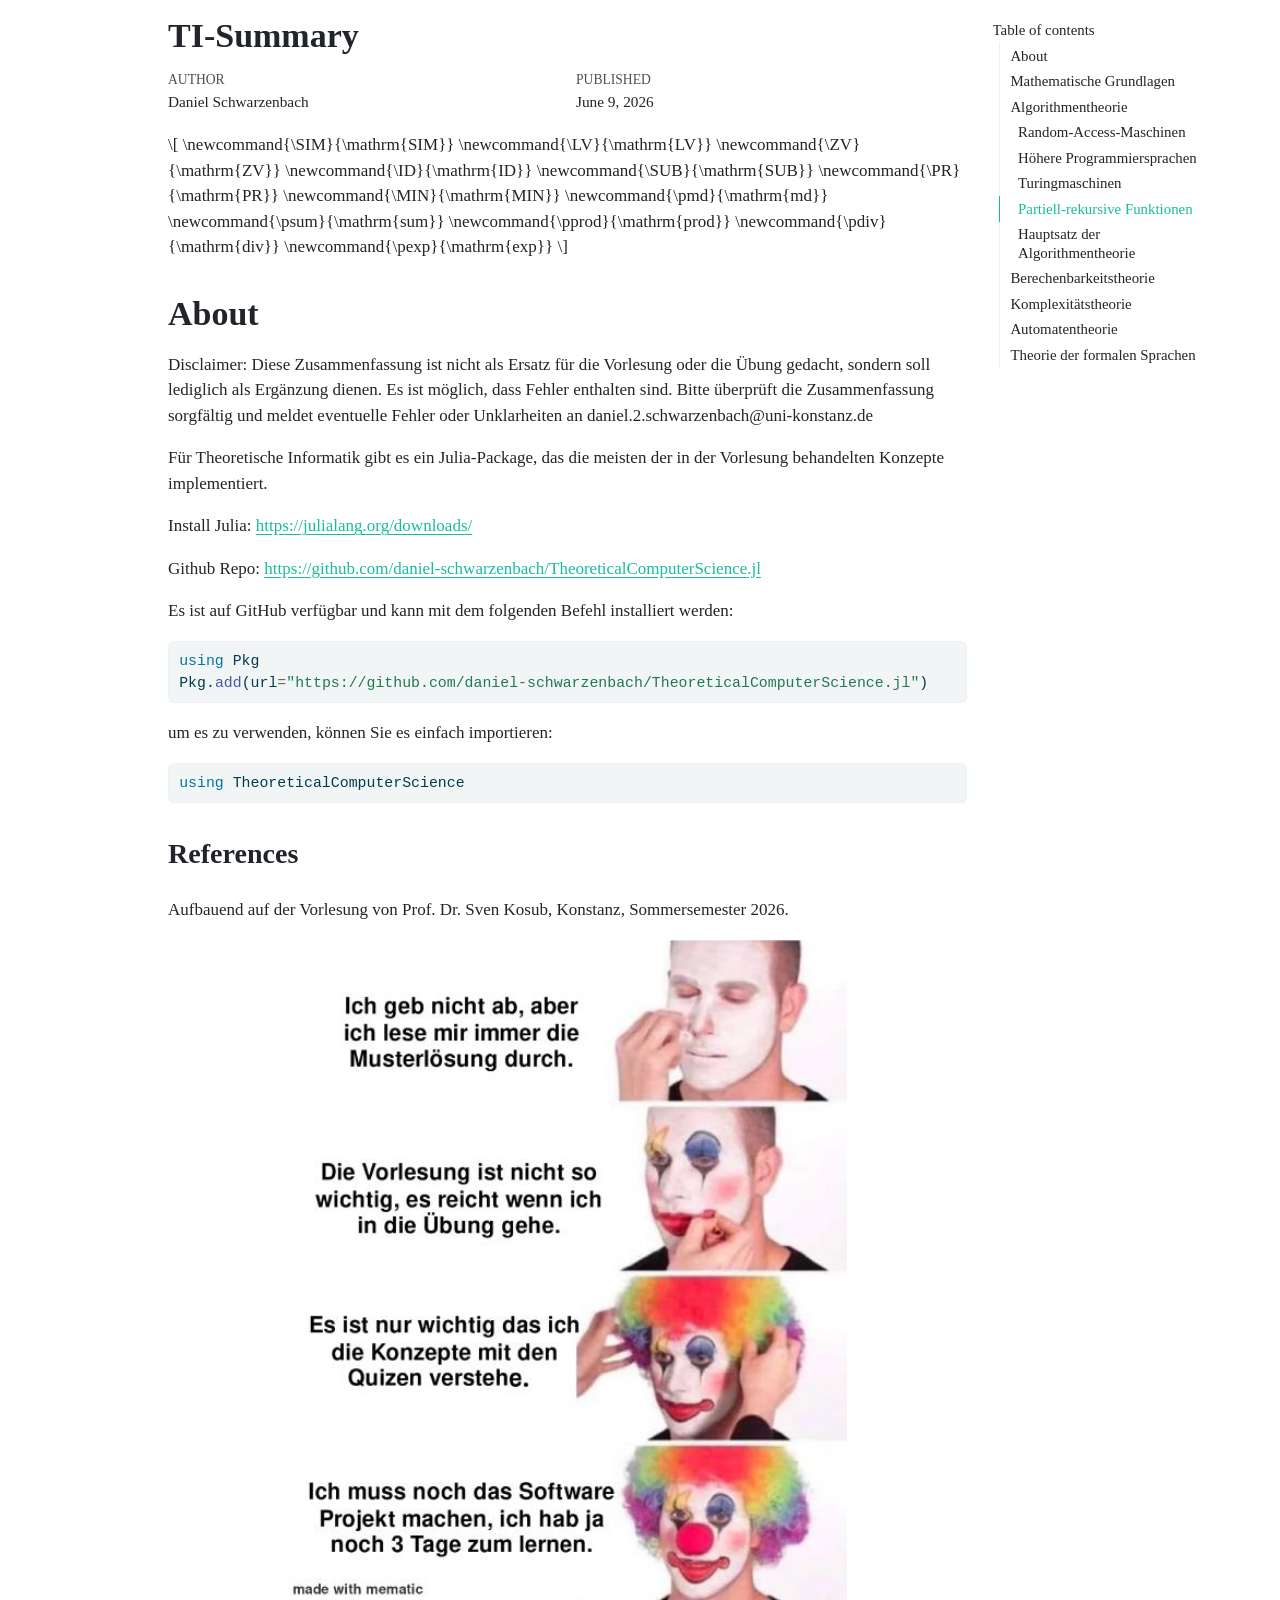
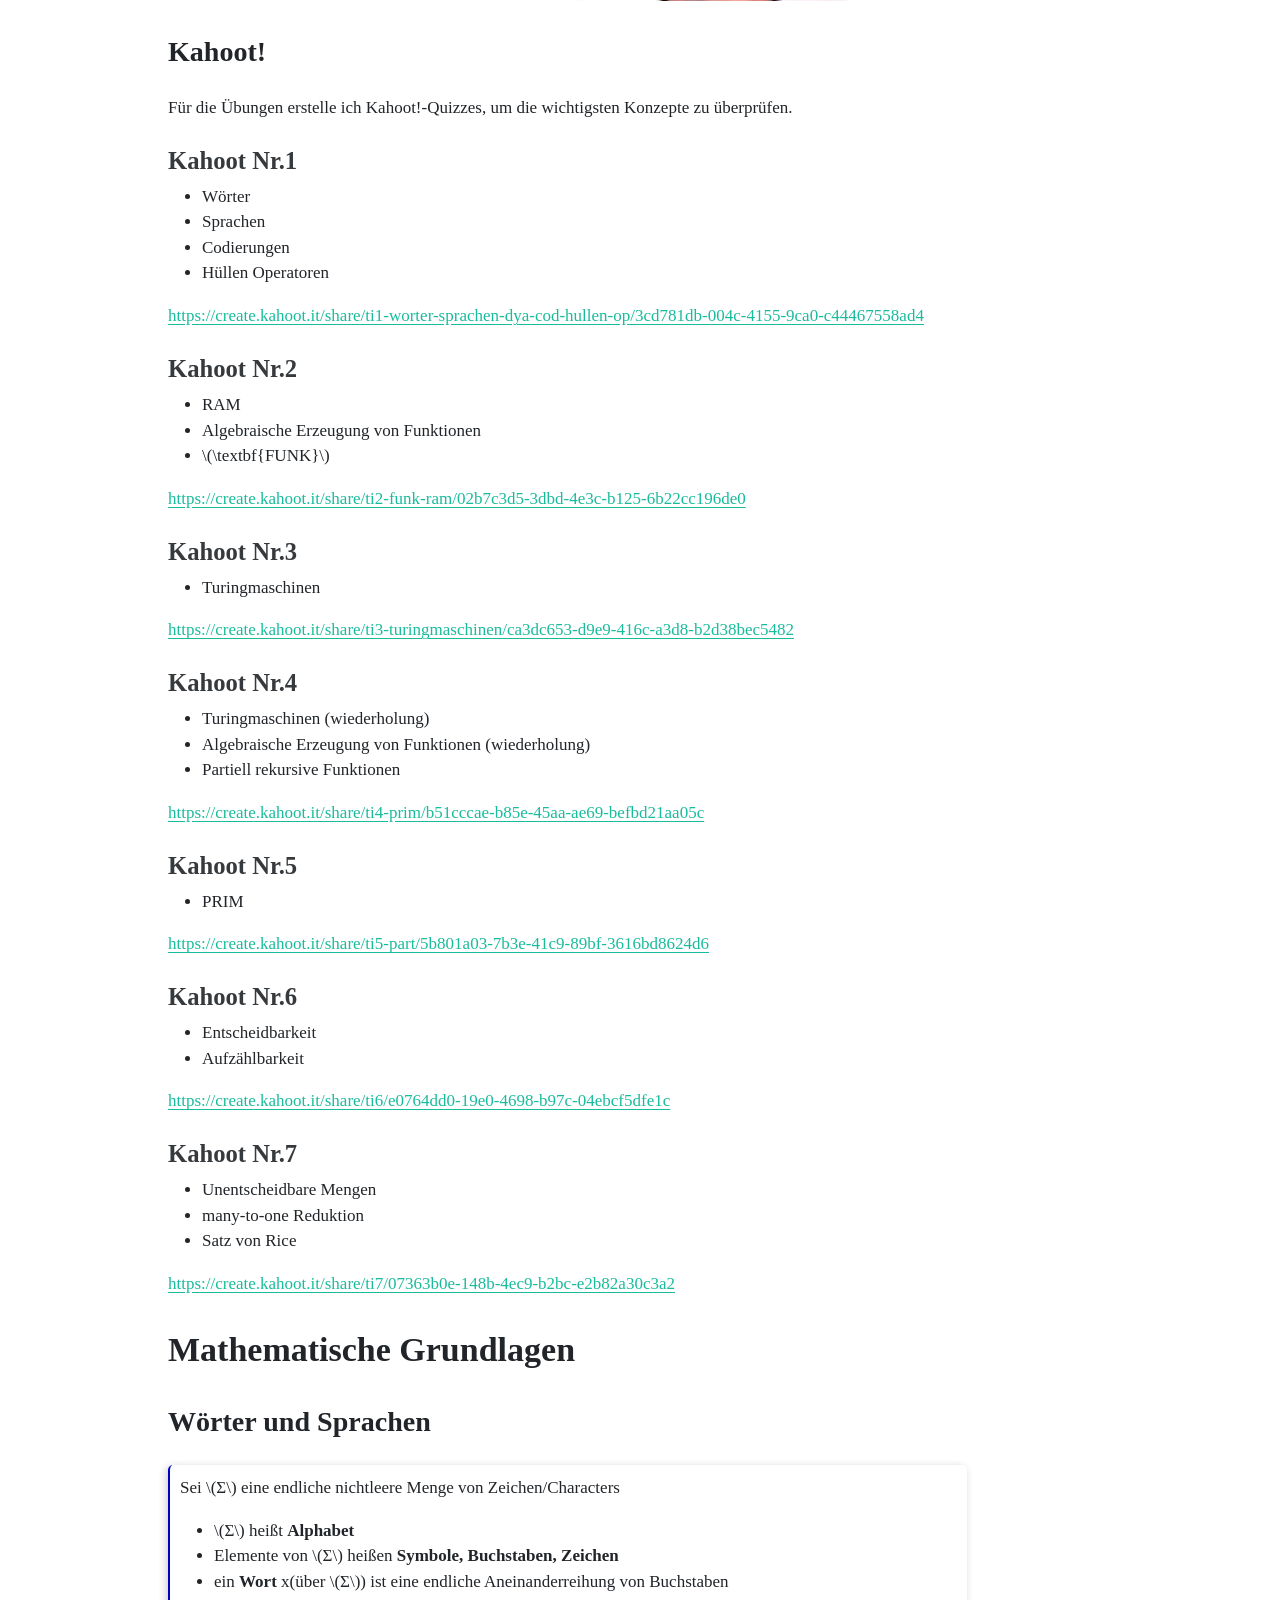
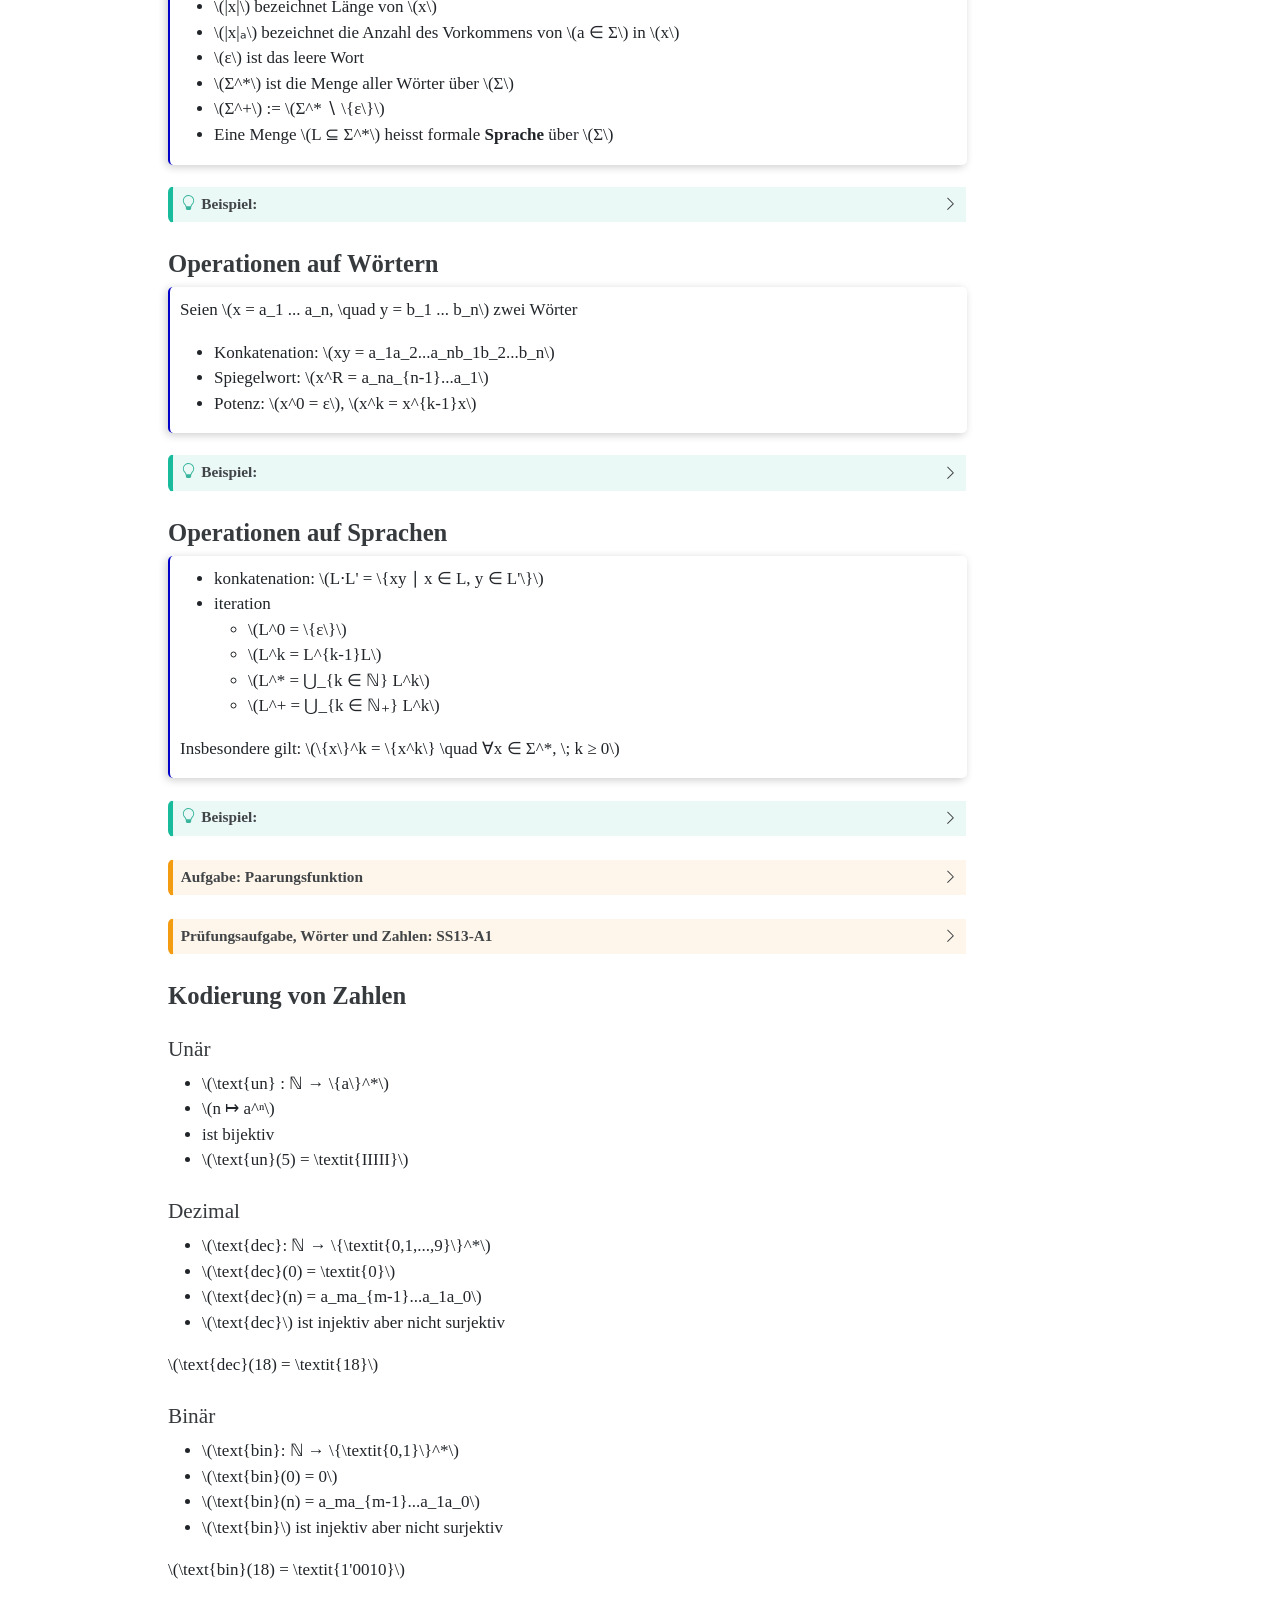
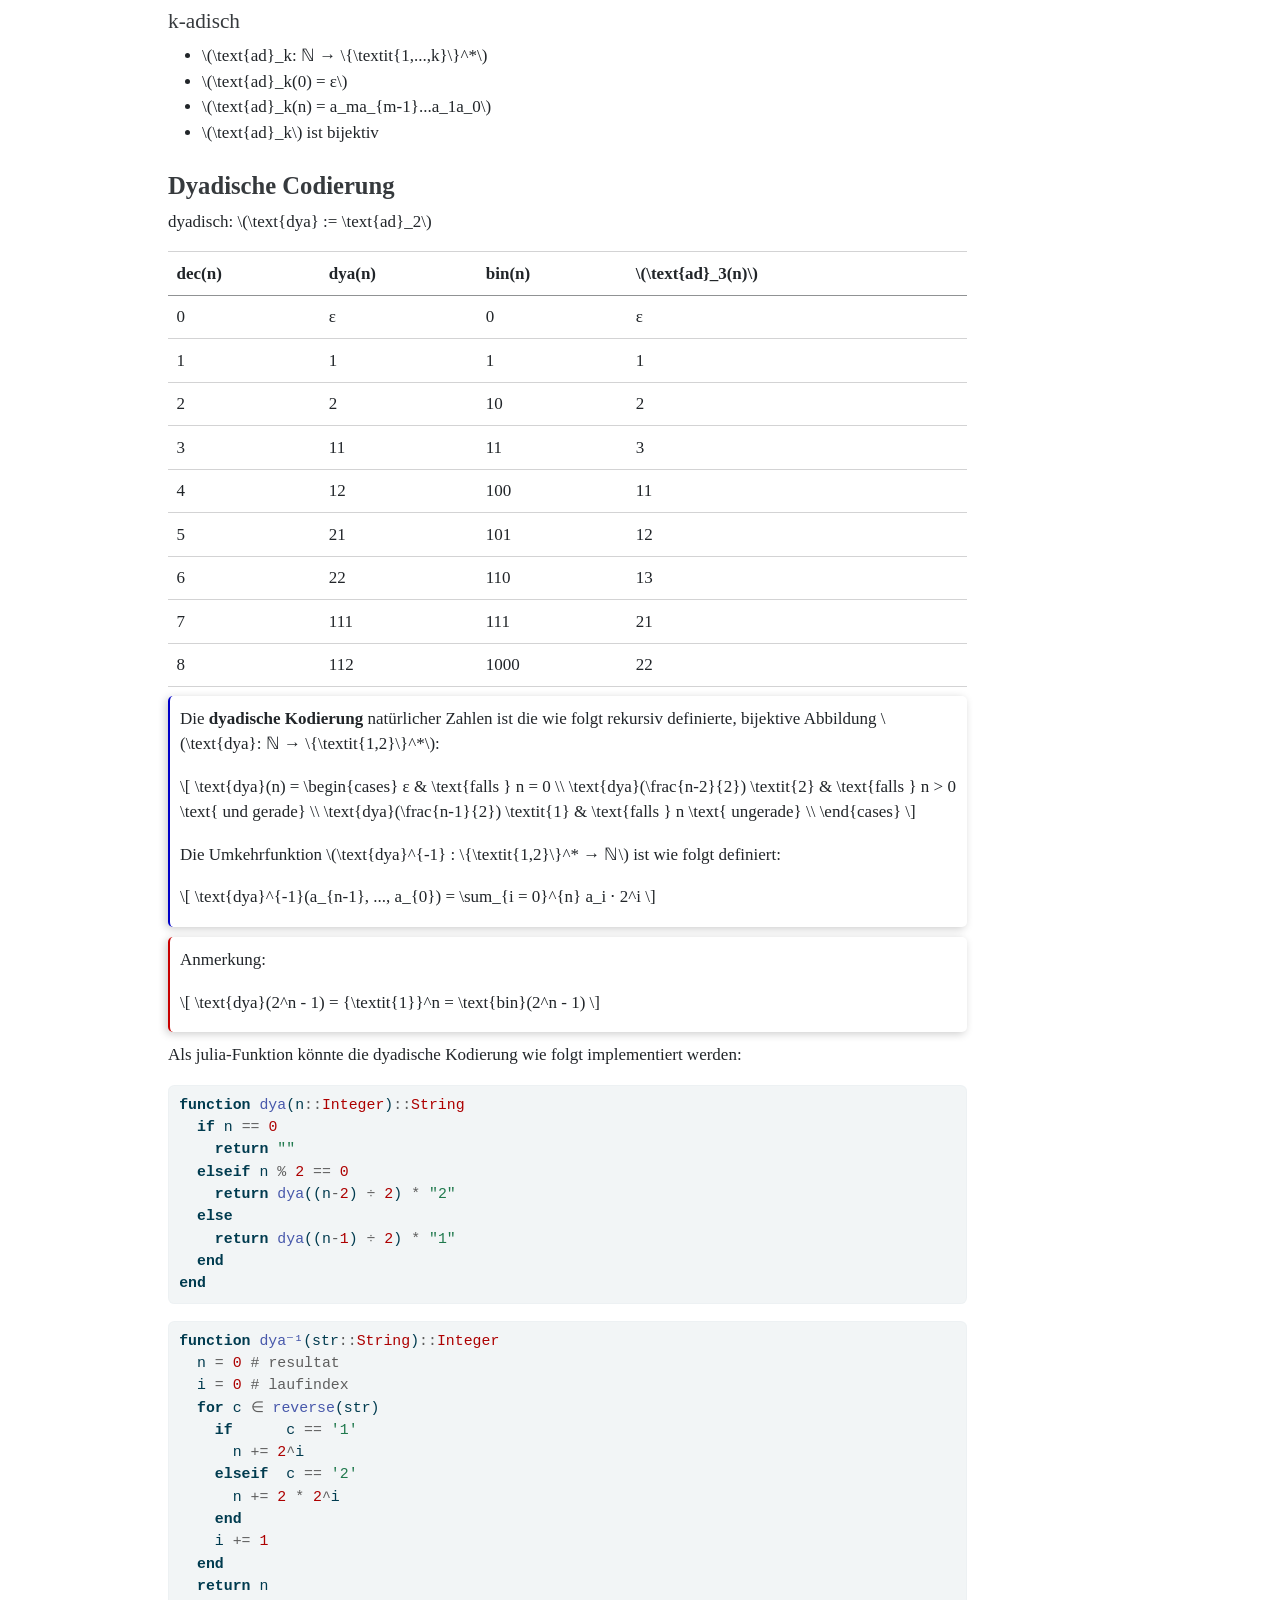
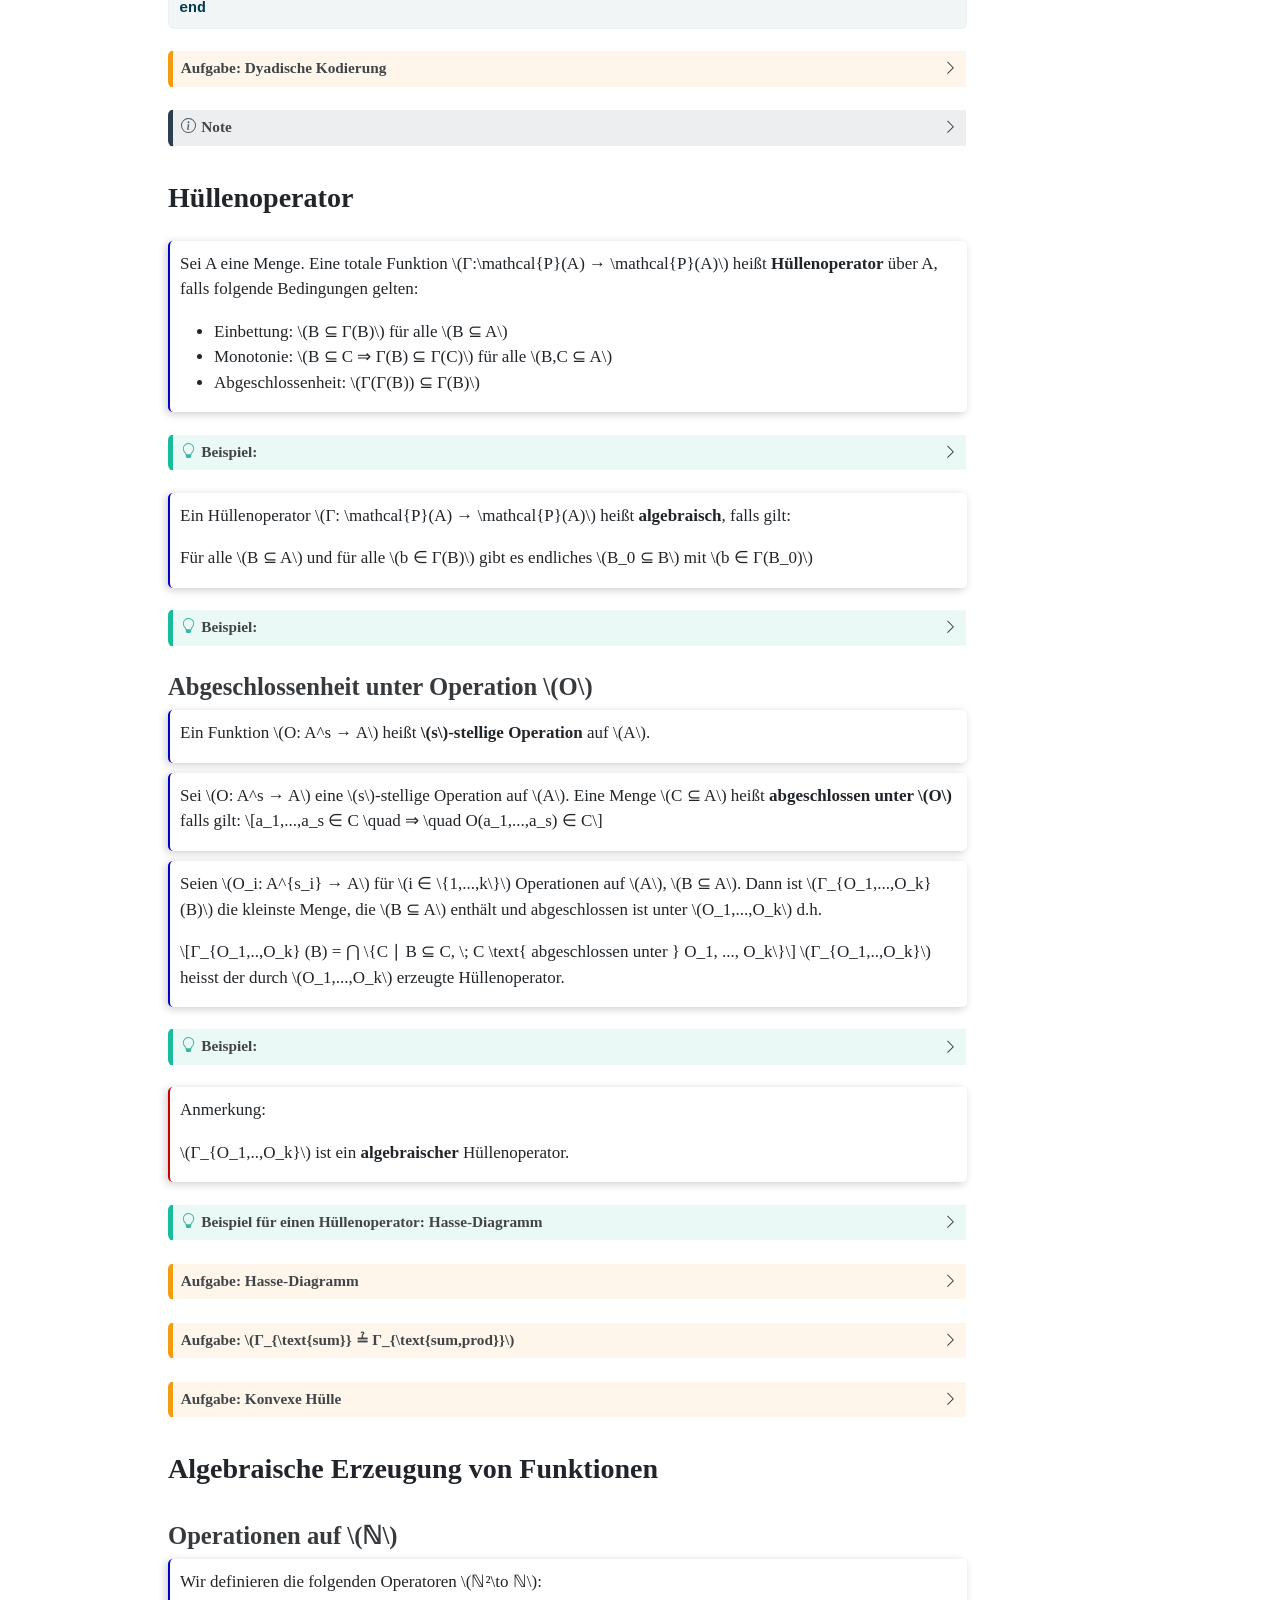
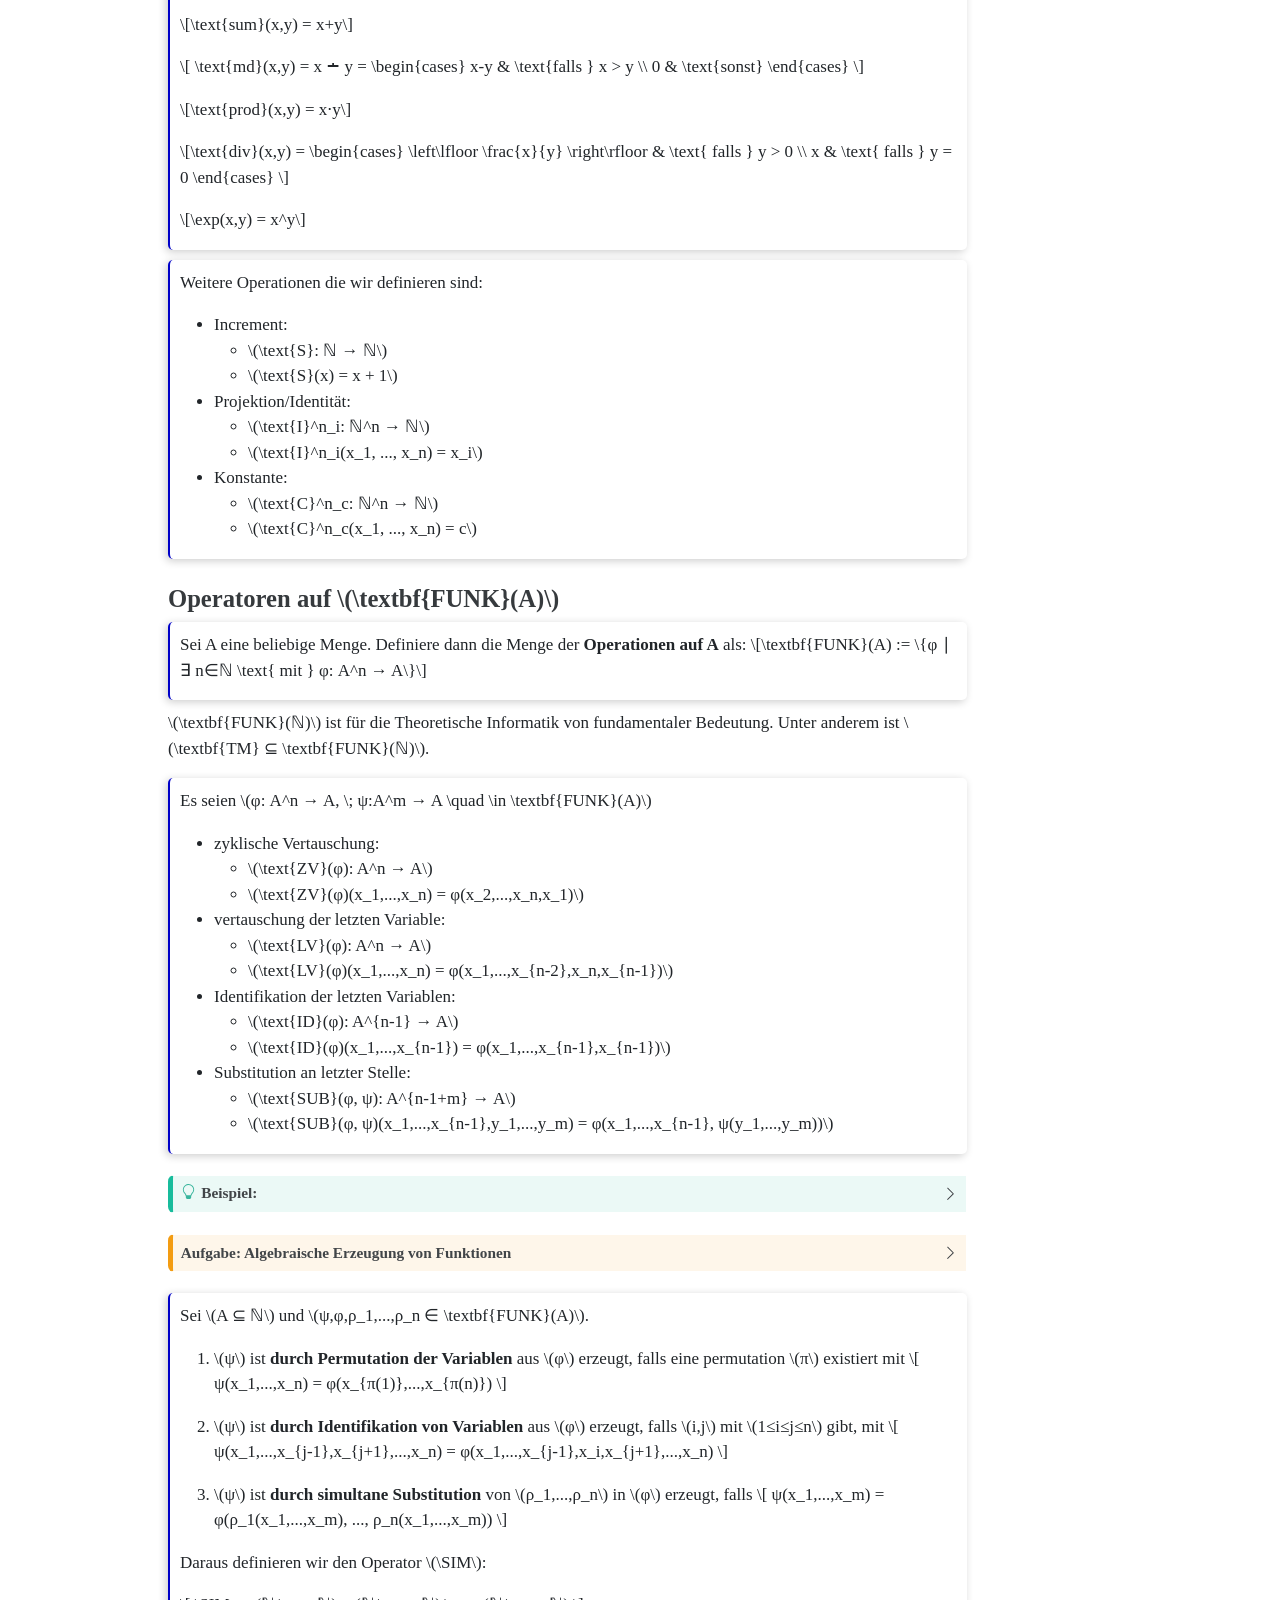
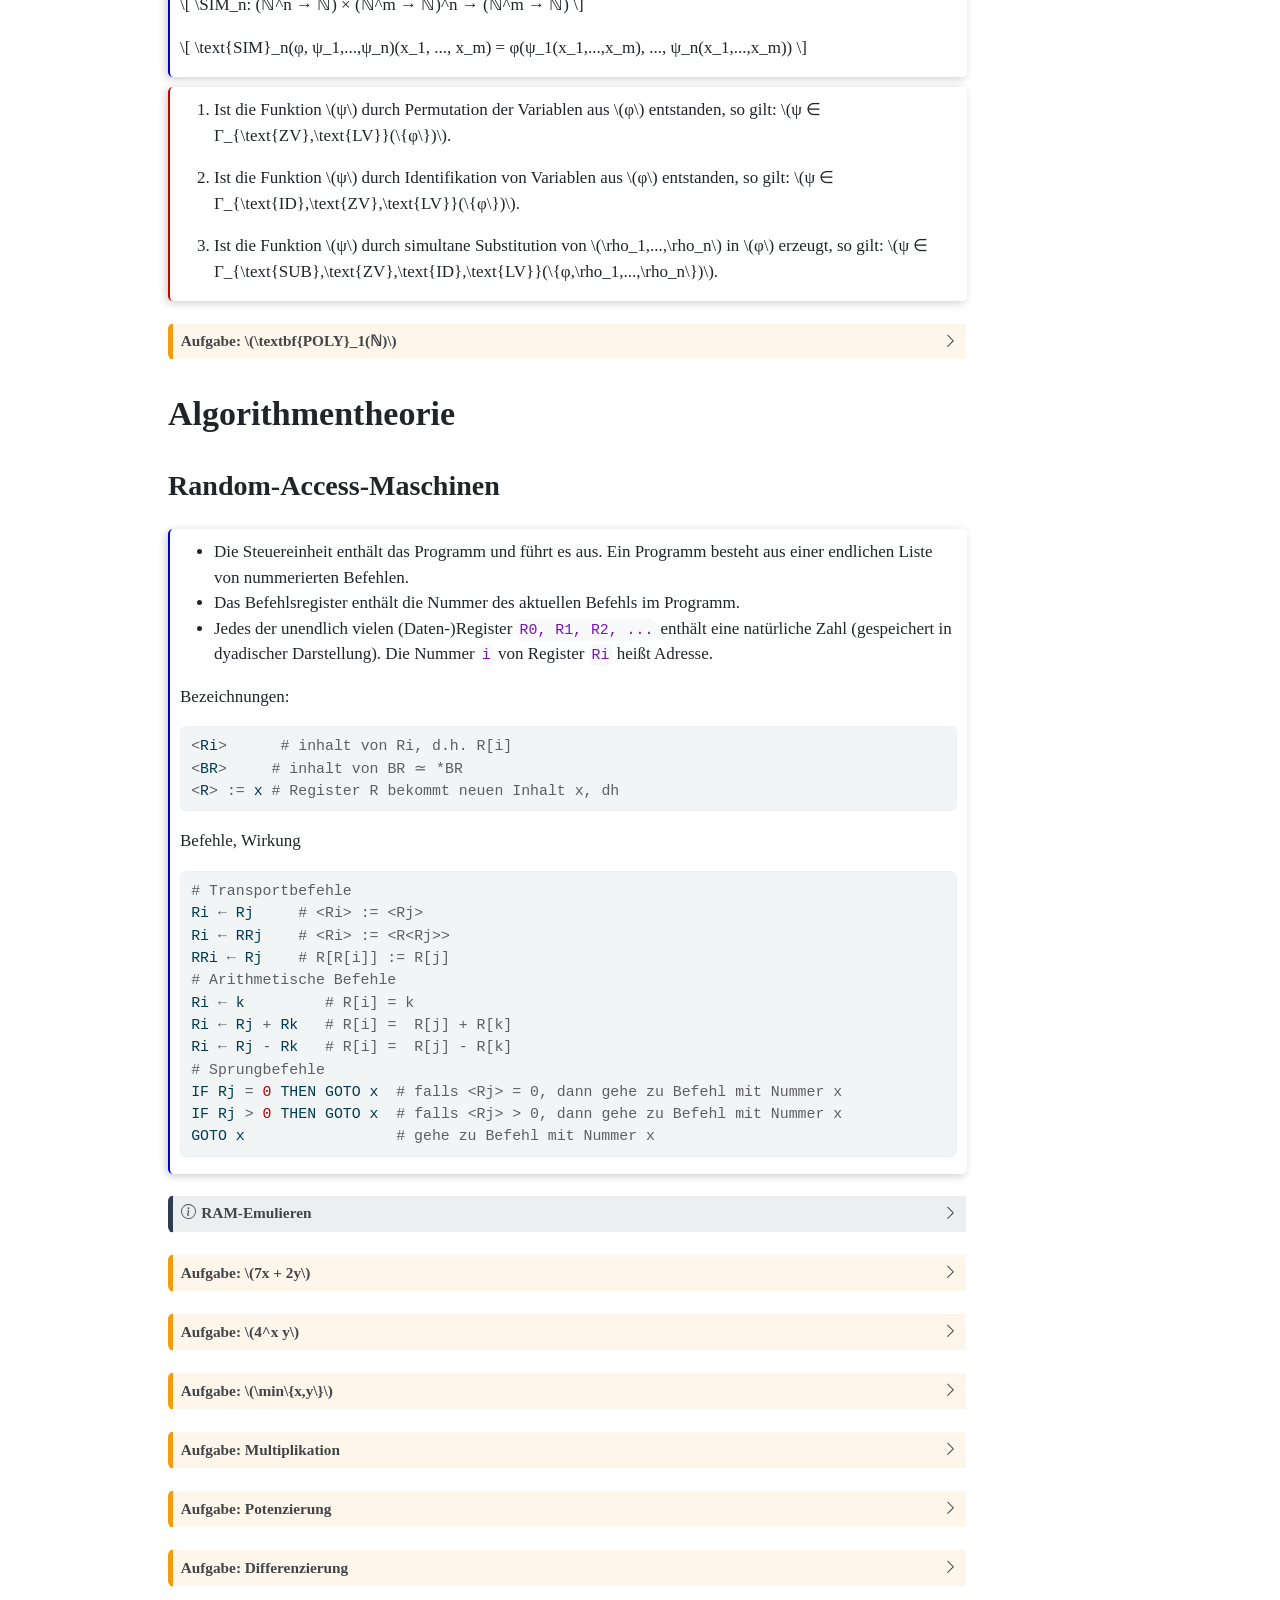
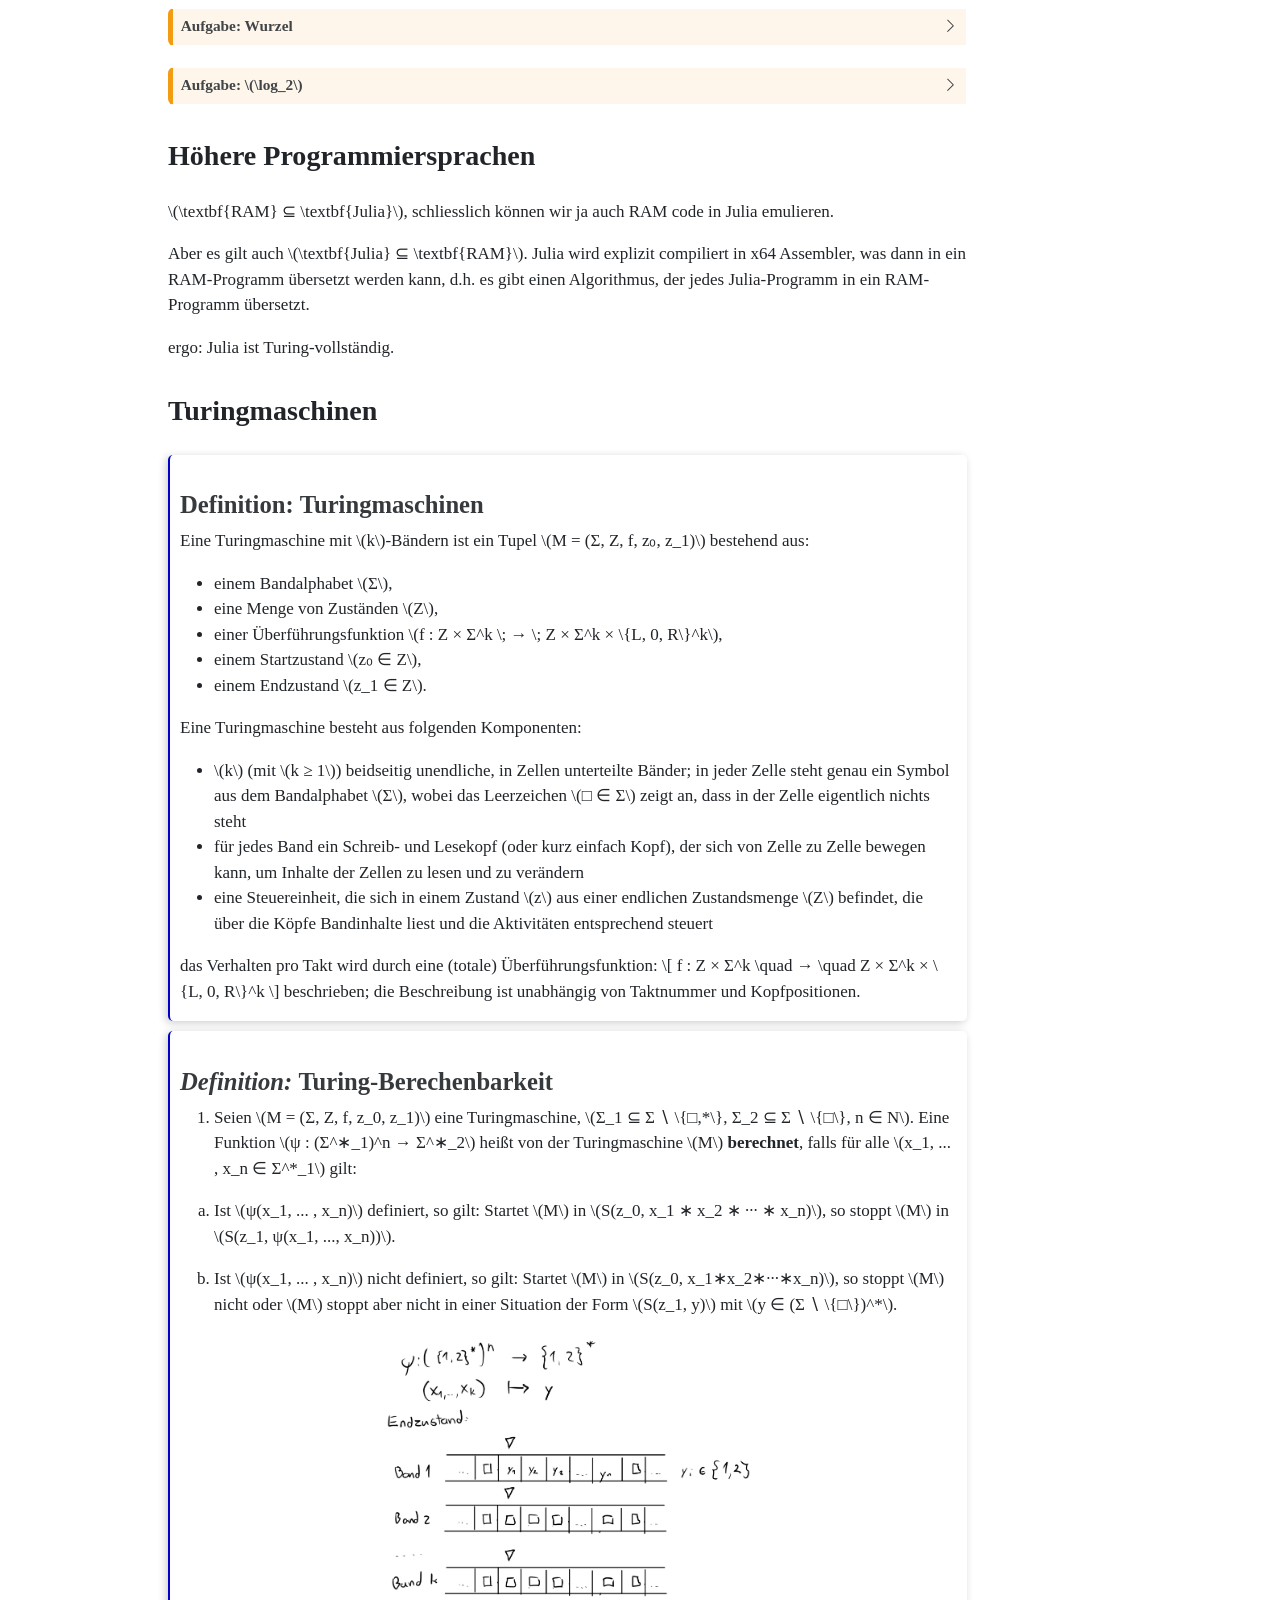
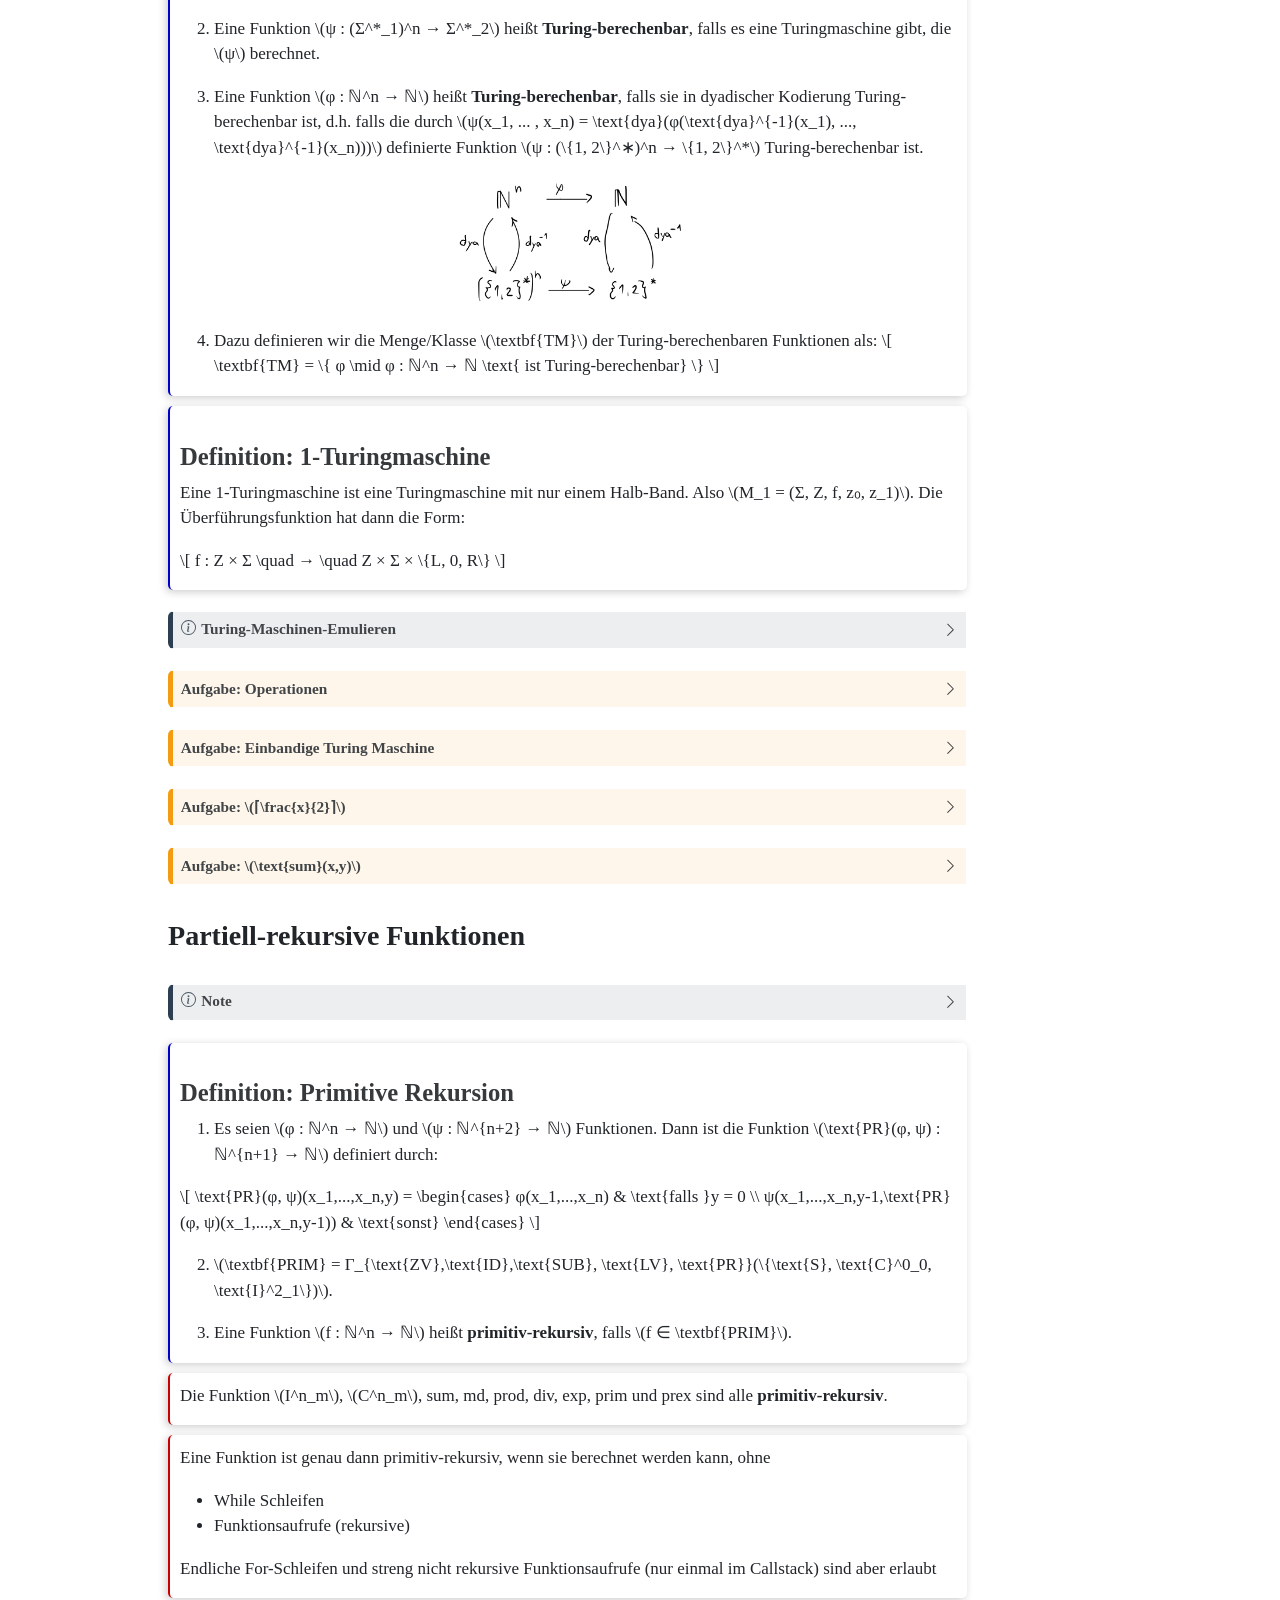
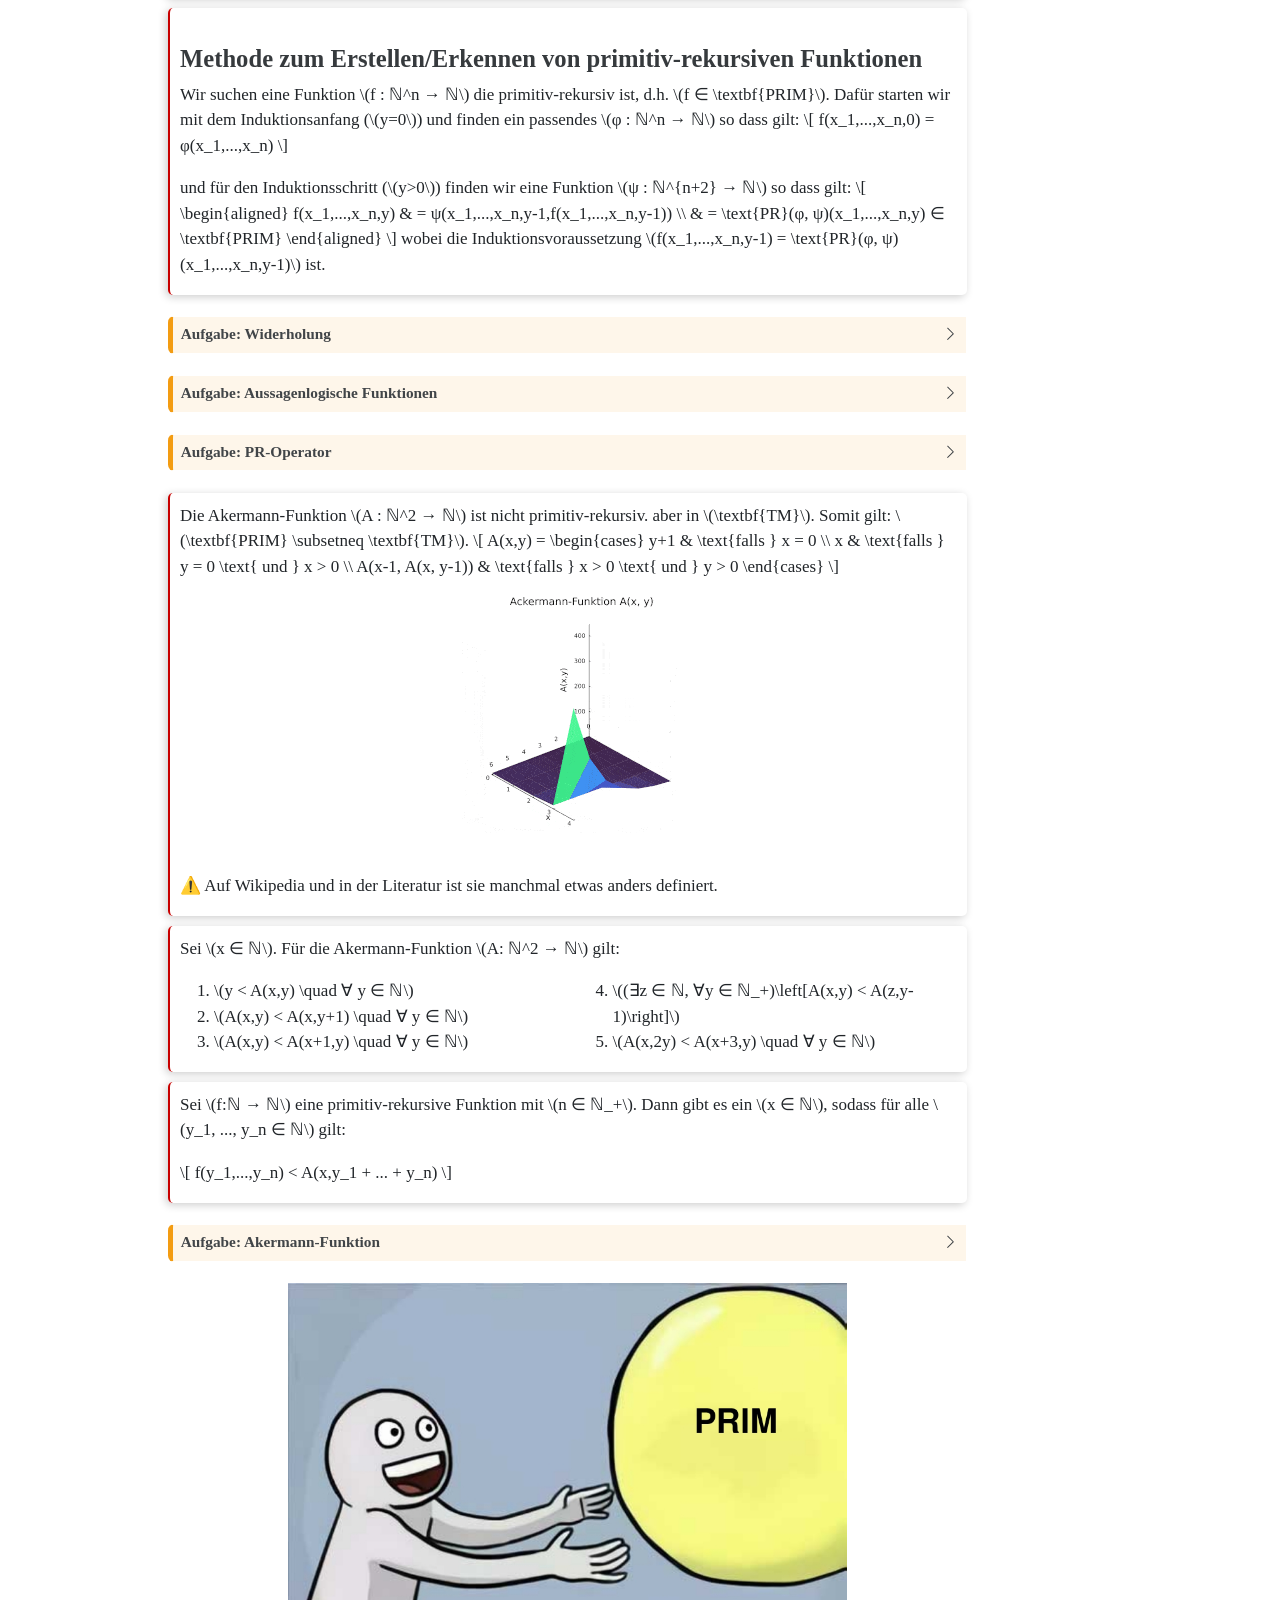
==== index.html @ 3c2213dc "added ZeroIdxVector" ====
<!DOCTYPE html>
<html xmlns="http://www.w3.org/1999/xhtml" lang="en" xml:lang="en"><head>

<meta charset="utf-8">
<meta name="generator" content="quarto-1.6.40">

<meta name="viewport" content="width=device-width, initial-scale=1.0, user-scalable=yes">

<meta name="author" content="Daniel Schwarzenbach">
<meta name="dcterms.date" content="2026-06-09">

<title>TI-Summary</title>
<style>
code{white-space: pre-wrap;}
span.smallcaps{font-variant: small-caps;}
div.columns{display: flex; gap: min(4vw, 1.5em);}
div.column{flex: auto; overflow-x: auto;}
div.hanging-indent{margin-left: 1.5em; text-indent: -1.5em;}
ul.task-list{list-style: none;}
ul.task-list li input[type="checkbox"] {
  width: 0.8em;
  margin: 0 0.8em 0.2em -1em; /* quarto-specific, see https://github.com/quarto-dev/quarto-cli/issues/4556 */ 
  vertical-align: middle;
}
/* CSS for syntax highlighting */
pre > code.sourceCode { white-space: pre; position: relative; }
pre > code.sourceCode > span { line-height: 1.25; }
pre > code.sourceCode > span:empty { height: 1.2em; }
.sourceCode { overflow: visible; }
code.sourceCode > span { color: inherit; text-decoration: inherit; }
div.sourceCode { margin: 1em 0; }
pre.sourceCode { margin: 0; }
@media screen {
div.sourceCode { overflow: auto; }
}
@media print {
pre > code.sourceCode { white-space: pre-wrap; }
pre > code.sourceCode > span { display: inline-block; text-indent: -5em; padding-left: 5em; }
}
pre.numberSource code
  { counter-reset: source-line 0; }
pre.numberSource code > span
  { position: relative; left: -4em; counter-increment: source-line; }
pre.numberSource code > span > a:first-child::before
  { content: counter(source-line);
    position: relative; left: -1em; text-align: right; vertical-align: baseline;
    border: none; display: inline-block;
    -webkit-touch-callout: none; -webkit-user-select: none;
    -khtml-user-select: none; -moz-user-select: none;
    -ms-user-select: none; user-select: none;
    padding: 0 4px; width: 4em;
  }
pre.numberSource { margin-left: 3em;  padding-left: 4px; }
div.sourceCode
  {   }
@media screen {
pre > code.sourceCode > span > a:first-child::before { text-decoration: underline; }
}
</style>


<script src="index_files/libs/clipboard/clipboard.min.js"></script>
<script src="index_files/libs/quarto-html/quarto.js"></script>
<script src="index_files/libs/quarto-html/popper.min.js"></script>
<script src="index_files/libs/quarto-html/tippy.umd.min.js"></script>
<script src="index_files/libs/quarto-html/anchor.min.js"></script>
<link href="index_files/libs/quarto-html/tippy.css" rel="stylesheet">
<link href="index_files/libs/quarto-html/quarto-syntax-highlighting-549806ee2085284f45b00abea8c6df48.css" rel="stylesheet" id="quarto-text-highlighting-styles">
<script src="index_files/libs/bootstrap/bootstrap.min.js"></script>
<link href="index_files/libs/bootstrap/bootstrap-icons.css" rel="stylesheet">
<link href="index_files/libs/bootstrap/bootstrap-63a9ea708969f201bde8d9ebd96e9707.min.css" rel="stylesheet" append-hash="true" id="quarto-bootstrap" data-mode="light">

  <script src="https://cdnjs.cloudflare.com/polyfill/v3/polyfill.min.js?features=es6"></script>
  <script src="https://cdn.jsdelivr.net/npm/mathjax@3/es5/tex-chtml-full.js" type="text/javascript"></script>

<script type="text/javascript">
const typesetMath = (el) => {
  if (window.MathJax) {
    // MathJax Typeset
    window.MathJax.typeset([el]);
  } else if (window.katex) {
    // KaTeX Render
    var mathElements = el.getElementsByClassName("math");
    var macros = [];
    for (var i = 0; i < mathElements.length; i++) {
      var texText = mathElements[i].firstChild;
      if (mathElements[i].tagName == "SPAN") {
        window.katex.render(texText.data, mathElements[i], {
          displayMode: mathElements[i].classList.contains('display'),
          throwOnError: false,
          macros: macros,
          fleqn: false
        });
      }
    }
  }
}
window.Quarto = {
  typesetMath
};
</script>

<link rel="stylesheet" href="styles.css">
</head>

<body>

<div id="quarto-content" class="page-columns page-rows-contents page-layout-article">
<div id="quarto-margin-sidebar" class="sidebar margin-sidebar">
  <nav id="TOC" role="doc-toc" class="toc-active">
    <h2 id="toc-title">Table of contents</h2>
   
  <ul class="collapse">
  <li><a href="#about" id="toc-about" class="nav-link active" data-scroll-target="#about">About</a>
  <ul class="collapse">
  <li><a href="#references" id="toc-references" class="nav-link" data-scroll-target="#references">References</a></li>
  <li><a href="#kahoot" id="toc-kahoot" class="nav-link" data-scroll-target="#kahoot">Kahoot!</a></li>
  </ul></li>
  <li><a href="#mathematische-grundlagen" id="toc-mathematische-grundlagen" class="nav-link" data-scroll-target="#mathematische-grundlagen">Mathematische Grundlagen</a>
  <ul class="collapse">
  <li><a href="#wörter-und-sprachen" id="toc-wörter-und-sprachen" class="nav-link" data-scroll-target="#wörter-und-sprachen">Wörter und Sprachen</a></li>
  <li><a href="#hüllenoperator" id="toc-hüllenoperator" class="nav-link" data-scroll-target="#hüllenoperator">Hüllenoperator</a></li>
  <li><a href="#algebraische-erzeugung-von-funktionen" id="toc-algebraische-erzeugung-von-funktionen" class="nav-link" data-scroll-target="#algebraische-erzeugung-von-funktionen">Algebraische Erzeugung von Funktionen</a></li>
  </ul></li>
  <li><a href="#algorithmentheorie" id="toc-algorithmentheorie" class="nav-link" data-scroll-target="#algorithmentheorie">Algorithmentheorie</a>
  <ul class="collapse">
  <li><a href="#random-access-maschinen" id="toc-random-access-maschinen" class="nav-link" data-scroll-target="#random-access-maschinen">Random-Access-Maschinen</a></li>
  <li><a href="#höhere-programmiersprachen" id="toc-höhere-programmiersprachen" class="nav-link" data-scroll-target="#höhere-programmiersprachen">Höhere Programmiersprachen</a></li>
  <li><a href="#turingmaschinen" id="toc-turingmaschinen" class="nav-link" data-scroll-target="#turingmaschinen">Turingmaschinen</a></li>
  <li><a href="#partiell-rekursive-funktionen" id="toc-partiell-rekursive-funktionen" class="nav-link" data-scroll-target="#partiell-rekursive-funktionen">Partiell-rekursive Funktionen</a></li>
  <li><a href="#hauptsatz-der-algorithmentheorie" id="toc-hauptsatz-der-algorithmentheorie" class="nav-link" data-scroll-target="#hauptsatz-der-algorithmentheorie">Hauptsatz der Algorithmentheorie</a></li>
  </ul></li>
  <li><a href="#berechenbarkeitstheorie" id="toc-berechenbarkeitstheorie" class="nav-link" data-scroll-target="#berechenbarkeitstheorie">Berechenbarkeitstheorie</a>
  <ul class="collapse">
  <li><a href="#entscheidbare-mengen" id="toc-entscheidbare-mengen" class="nav-link" data-scroll-target="#entscheidbare-mengen">Entscheidbare Mengen</a></li>
  <li><a href="#unentscheidbare-mengen" id="toc-unentscheidbare-mengen" class="nav-link" data-scroll-target="#unentscheidbare-mengen">Unentscheidbare Mengen</a></li>
  <li><a href="#many-to-one-reduzierbarkeit" id="toc-many-to-one-reduzierbarkeit" class="nav-link" data-scroll-target="#many-to-one-reduzierbarkeit">Many to One Reduzierbarkeit</a></li>
  </ul></li>
  <li><a href="#komplexitätstheorie" id="toc-komplexitätstheorie" class="nav-link" data-scroll-target="#komplexitätstheorie">Komplexitätstheorie</a>
  <ul class="collapse">
  <li><a href="#laufzeit-von-algorithmen" id="toc-laufzeit-von-algorithmen" class="nav-link" data-scroll-target="#laufzeit-von-algorithmen">Laufzeit von Algorithmen</a></li>
  <li><a href="#die-klasse-textbfp" id="toc-die-klasse-textbfp" class="nav-link" data-scroll-target="#die-klasse-textbfp">Die Klasse <span class="math inline">\(\textbf{P}\)</span></a></li>
  <li><a href="#die-klasse-textbfnp" id="toc-die-klasse-textbfnp" class="nav-link" data-scroll-target="#die-klasse-textbfnp">Die Klasse <span class="math inline">\(\textbf{NP}\)</span></a></li>
  <li><a href="#textbfnp-vollständige-mengen" id="toc-textbfnp-vollständige-mengen" class="nav-link" data-scroll-target="#textbfnp-vollständige-mengen"><span class="math inline">\(\textbf{NP}\)</span>-vollständige Mengen</a></li>
  </ul></li>
  <li><a href="#automatentheorie" id="toc-automatentheorie" class="nav-link" data-scroll-target="#automatentheorie">Automatentheorie</a>
  <ul class="collapse">
  <li><a href="#endliche-automaten" id="toc-endliche-automaten" class="nav-link" data-scroll-target="#endliche-automaten">Endliche Automaten</a></li>
  <li><a href="#reguläre-mengen" id="toc-reguläre-mengen" class="nav-link" data-scroll-target="#reguläre-mengen">Reguläre Mengen</a></li>
  <li><a href="#pushdown-automaten" id="toc-pushdown-automaten" class="nav-link" data-scroll-target="#pushdown-automaten">Pushdown-Automaten</a></li>
  <li><a href="#kontextfreie-sprachen" id="toc-kontextfreie-sprachen" class="nav-link" data-scroll-target="#kontextfreie-sprachen">Kontextfreie Sprachen</a></li>
  </ul></li>
  <li><a href="#theorie-der-formalen-sprachen" id="toc-theorie-der-formalen-sprachen" class="nav-link" data-scroll-target="#theorie-der-formalen-sprachen">Theorie der formalen Sprachen</a>
  <ul class="collapse">
  <li><a href="#die-chomsky-hierarchie" id="toc-die-chomsky-hierarchie" class="nav-link" data-scroll-target="#die-chomsky-hierarchie">Die Chomsky-Hierarchie</a></li>
  </ul></li>
  </ul>
</nav>
</div>
<main class="content" id="quarto-document-content">

<header id="title-block-header" class="quarto-title-block default">
<div class="quarto-title">
<h1 class="title">TI-Summary</h1>
</div>



<div class="quarto-title-meta">

    <div>
    <div class="quarto-title-meta-heading">Author</div>
    <div class="quarto-title-meta-contents">
             <p>Daniel Schwarzenbach </p>
          </div>
  </div>
    
    <div>
    <div class="quarto-title-meta-heading">Published</div>
    <div class="quarto-title-meta-contents">
      <p class="date">June 9, 2026</p>
    </div>
  </div>
  
    
  </div>
  


</header>


<p><span class="math display">\[
\newcommand{\SIM}{\mathrm{SIM}}
\newcommand{\LV}{\mathrm{LV}}
\newcommand{\ZV}{\mathrm{ZV}}
\newcommand{\ID}{\mathrm{ID}}
\newcommand{\SUB}{\mathrm{SUB}}
\newcommand{\PR}{\mathrm{PR}}
\newcommand{\MIN}{\mathrm{MIN}}
\newcommand{\pmd}{\mathrm{md}}
\newcommand{\psum}{\mathrm{sum}}
\newcommand{\pprod}{\mathrm{prod}}
\newcommand{\pdiv}{\mathrm{div}}
\newcommand{\pexp}{\mathrm{exp}}
\]</span></p>
<section id="about" class="level1">
<h1>About</h1>
<p>Disclaimer: Diese Zusammenfassung ist nicht als Ersatz für die Vorlesung oder die Übung gedacht, sondern soll lediglich als Ergänzung dienen. Es ist möglich, dass Fehler enthalten sind. Bitte überprüft die Zusammenfassung sorgfältig und meldet eventuelle Fehler oder Unklarheiten an daniel.2.schwarzenbach@uni-konstanz.de</p>
<p>Für Theoretische Informatik gibt es ein Julia-Package, das die meisten der in der Vorlesung behandelten Konzepte implementiert.</p>
<p>Install Julia: <a href="https://julialang.org/downloads/" class="uri">https://julialang.org/downloads/</a></p>
<p>Github Repo: <a href="https://github.com/daniel-schwarzenbach/TheoreticalComputerScience.jl" class="uri">https://github.com/daniel-schwarzenbach/TheoreticalComputerScience.jl</a></p>
<p>Es ist auf GitHub verfügbar und kann mit dem folgenden Befehl installiert werden:</p>
<div class="sourceCode" id="cb1"><pre class="sourceCode julia code-with-copy"><code class="sourceCode julia"><span id="cb1-1"><a href="#cb1-1" aria-hidden="true" tabindex="-1"></a><span class="im">using</span> <span class="bu">Pkg</span></span>
<span id="cb1-2"><a href="#cb1-2" aria-hidden="true" tabindex="-1"></a><span class="bu">Pkg</span>.<span class="fu">add</span>(url<span class="op">=</span><span class="st">"https://github.com/daniel-schwarzenbach/TheoreticalComputerScience.jl"</span>)</span></code><button title="Copy to Clipboard" class="code-copy-button"><i class="bi"></i></button></pre></div>
<p>um es zu verwenden, können Sie es einfach importieren:</p>
<div id="6a4dc809" class="cell" data-execution_count="1">
<div class="sourceCode cell-code" id="cb2"><pre class="sourceCode julia code-with-copy"><code class="sourceCode julia"><span id="cb2-1"><a href="#cb2-1" aria-hidden="true" tabindex="-1"></a><span class="im">using</span> <span class="bu">TheoreticalComputerScience</span></span></code><button title="Copy to Clipboard" class="code-copy-button"><i class="bi"></i></button></pre></div>
</div>
<section id="references" class="level2">
<h2 class="anchored" data-anchor-id="references">References</h2>
<p>Aufbauend auf der Vorlesung von Prof.&nbsp;Dr.&nbsp;Sven Kosub, Konstanz, Sommersemester 2026.</p>
<center>
<p><img src="./img/TIMeme.jpg" class="img-fluid" style="width:70.0%"></p>
</center>
</section>
<section id="kahoot" class="level2">
<h2 class="anchored" data-anchor-id="kahoot">Kahoot!</h2>
<p>Für die Übungen erstelle ich Kahoot!-Quizzes, um die wichtigsten Konzepte zu überprüfen.</p>
<section id="kahoot-nr.1" class="level3">
<h3 class="anchored" data-anchor-id="kahoot-nr.1">Kahoot Nr.1</h3>
<ul>
<li>Wörter</li>
<li>Sprachen</li>
<li>Codierungen</li>
<li>Hüllen Operatoren</li>
</ul>
<p><a href="https://create.kahoot.it/share/ti1-worter-sprachen-dya-cod-hullen-op/3cd781db-004c-4155-9ca0-c44467558ad4" class="uri">https://create.kahoot.it/share/ti1-worter-sprachen-dya-cod-hullen-op/3cd781db-004c-4155-9ca0-c44467558ad4</a></p>
</section>
<section id="kahoot-nr.2" class="level3">
<h3 class="anchored" data-anchor-id="kahoot-nr.2">Kahoot Nr.2</h3>
<ul>
<li>RAM</li>
<li>Algebraische Erzeugung von Funktionen</li>
<li><span class="math inline">\(\textbf{FUNK}\)</span></li>
</ul>
<p><a href="https://create.kahoot.it/share/ti2-funk-ram/02b7c3d5-3dbd-4e3c-b125-6b22cc196de0" class="uri">https://create.kahoot.it/share/ti2-funk-ram/02b7c3d5-3dbd-4e3c-b125-6b22cc196de0</a></p>
</section>
<section id="kahoot-nr.3" class="level3">
<h3 class="anchored" data-anchor-id="kahoot-nr.3">Kahoot Nr.3</h3>
<ul>
<li>Turingmaschinen</li>
</ul>
<p><a href="https://create.kahoot.it/share/ti3-turingmaschinen/ca3dc653-d9e9-416c-a3d8-b2d38bec5482" class="uri">https://create.kahoot.it/share/ti3-turingmaschinen/ca3dc653-d9e9-416c-a3d8-b2d38bec5482</a></p>
</section>
<section id="kahoot-nr.4" class="level3">
<h3 class="anchored" data-anchor-id="kahoot-nr.4">Kahoot Nr.4</h3>
<ul>
<li>Turingmaschinen (wiederholung)</li>
<li>Algebraische Erzeugung von Funktionen (wiederholung)</li>
<li>Partiell rekursive Funktionen</li>
</ul>
<p><a href="https://create.kahoot.it/share/ti4-prim/b51cccae-b85e-45aa-ae69-befbd21aa05c" class="uri">https://create.kahoot.it/share/ti4-prim/b51cccae-b85e-45aa-ae69-befbd21aa05c</a></p>
</section>
<section id="kahoot-nr.5" class="level3">
<h3 class="anchored" data-anchor-id="kahoot-nr.5">Kahoot Nr.5</h3>
<ul>
<li>PRIM</li>
</ul>
<p><a href="https://create.kahoot.it/share/ti5-part/5b801a03-7b3e-41c9-89bf-3616bd8624d6" class="uri">https://create.kahoot.it/share/ti5-part/5b801a03-7b3e-41c9-89bf-3616bd8624d6</a></p>
</section>
<section id="kahoot-nr.6" class="level3">
<h3 class="anchored" data-anchor-id="kahoot-nr.6">Kahoot Nr.6</h3>
<ul>
<li>Entscheidbarkeit</li>
<li>Aufzählbarkeit</li>
</ul>
<p><a href="https://create.kahoot.it/share/ti6/e0764dd0-19e0-4698-b97c-04ebcf5dfe1c" class="uri">https://create.kahoot.it/share/ti6/e0764dd0-19e0-4698-b97c-04ebcf5dfe1c</a></p>
</section>
<section id="kahoot-nr.7" class="level3">
<h3 class="anchored" data-anchor-id="kahoot-nr.7">Kahoot Nr.7</h3>
<ul>
<li>Unentscheidbare Mengen</li>
<li>many-to-one Reduktion</li>
<li>Satz von Rice</li>
</ul>
<p><a href="https://create.kahoot.it/share/ti7/07363b0e-148b-4ec9-b2bc-e2b82a30c3a2" class="uri">https://create.kahoot.it/share/ti7/07363b0e-148b-4ec9-b2bc-e2b82a30c3a2</a></p>
</section>
</section>
</section>
<section id="mathematische-grundlagen" class="level1">
<h1>Mathematische Grundlagen</h1>
<section id="wörter-und-sprachen" class="level2">
<h2 class="anchored" data-anchor-id="wörter-und-sprachen">Wörter und Sprachen</h2>
<div class="def">
<p>Sei <span class="math inline">\(Σ\)</span> eine endliche nichtleere Menge von Zeichen/Characters</p>
<ul>
<li><span class="math inline">\(Σ\)</span> heißt <strong>Alphabet</strong></li>
<li>Elemente von <span class="math inline">\(Σ\)</span> heißen <strong>Symbole, Buchstaben, Zeichen</strong></li>
<li>ein <strong>Wort</strong> x(über <span class="math inline">\(Σ\)</span>) ist eine endliche Aneinanderreihung von Buchstaben</li>
<li><span class="math inline">\(|x|\)</span> bezeichnet Länge von <span class="math inline">\(x\)</span></li>
<li><span class="math inline">\(|x|ₐ\)</span> bezeichnet die Anzahl des Vorkommens von <span class="math inline">\(a ∈ Σ\)</span> in <span class="math inline">\(x\)</span></li>
<li><span class="math inline">\(ε\)</span> ist das leere Wort</li>
<li><span class="math inline">\(Σ^*\)</span> ist die Menge aller Wörter über <span class="math inline">\(Σ\)</span></li>
<li><span class="math inline">\(Σ^+\)</span> := <span class="math inline">\(Σ^* ∖ \{ε\}\)</span></li>
<li>Eine Menge <span class="math inline">\(L ⊆ Σ^*\)</span> heisst formale <strong>Sprache</strong> über <span class="math inline">\(Σ\)</span></li>
</ul>
</div>
<div class="callout callout-style-default callout-tip callout-titled">
<div class="callout-header d-flex align-content-center" data-bs-toggle="collapse" data-bs-target=".callout-1-contents" aria-controls="callout-1" aria-expanded="false" aria-label="Toggle callout">
<div class="callout-icon-container">
<i class="callout-icon"></i>
</div>
<div class="callout-title-container flex-fill">
Beispiel:
</div>
<div class="callout-btn-toggle d-inline-block border-0 py-1 ps-1 pe-0 float-end"><i class="callout-toggle"></i></div>
</div>
<div id="callout-1" class="callout-1-contents callout-collapse collapse">
<div class="callout-body-container callout-body">
<ul>
<li><span class="math inline">\(Σ = \{a, b\}\)</span>, <span class="math inline">\(x = aababb\)</span>, <span class="math inline">\(|x| = 6\)</span>, <span class="math inline">\(|x|_a = 3\)</span>, <span class="math inline">\(|x|_b = 3\)</span></li>
</ul>
</div>
</div>
</div>
<section id="operationen-auf-wörtern" class="level3">
<h3 class="anchored" data-anchor-id="operationen-auf-wörtern">Operationen auf Wörtern</h3>
<div class="def">
<p>Seien <span class="math inline">\(x = a_1 ... a_n, \quad y = b_1 ... b_n\)</span> zwei Wörter</p>
<ul>
<li>Konkatenation: <span class="math inline">\(xy = a_1a_2...a_nb_1b_2...b_n\)</span></li>
<li>Spiegelwort: <span class="math inline">\(x^R = a_na_{n-1}...a_1\)</span></li>
<li>Potenz: <span class="math inline">\(x^0 = ε\)</span>, <span class="math inline">\(x^k = x^{k-1}x\)</span></li>
</ul>
</div>
<div class="callout callout-style-default callout-tip callout-titled">
<div class="callout-header d-flex align-content-center" data-bs-toggle="collapse" data-bs-target=".callout-2-contents" aria-controls="callout-2" aria-expanded="false" aria-label="Toggle callout">
<div class="callout-icon-container">
<i class="callout-icon"></i>
</div>
<div class="callout-title-container flex-fill">
Beispiel:
</div>
<div class="callout-btn-toggle d-inline-block border-0 py-1 ps-1 pe-0 float-end"><i class="callout-toggle"></i></div>
</div>
<div id="callout-2" class="callout-2-contents callout-collapse collapse">
<div class="callout-body-container callout-body">
<ul>
<li><span class="math inline">\(Σ = \{a, b\}\)</span>, <span class="math inline">\(x = aababb\)</span>, <span class="math inline">\(y = ab\)</span>, <span class="math inline">\(xy = aababbab\)</span>, <span class="math inline">\(x^R = bbabaa\)</span>, <span class="math inline">\(x^3 = aababbaababbaababb\)</span></li>
</ul>
</div>
</div>
</div>
</section>
<section id="operationen-auf-sprachen" class="level3">
<h3 class="anchored" data-anchor-id="operationen-auf-sprachen">Operationen auf Sprachen</h3>
<div class="def">
<ul>
<li>konkatenation: <span class="math inline">\(L⋅L' = \{xy ∣  x ∈ L, y ∈ L'\}\)</span></li>
<li>iteration
<ul>
<li><span class="math inline">\(L^0 = \{ε\}\)</span></li>
<li><span class="math inline">\(L^k = L^{k-1}L\)</span></li>
<li><span class="math inline">\(L^* = ⋃_{k ∈ ℕ} L^k\)</span></li>
<li><span class="math inline">\(L^+ = ⋃_{k ∈ ℕ₊} L^k\)</span></li>
</ul></li>
</ul>
<p>Insbesondere gilt: <span class="math inline">\(\{x\}^k = \{x^k\} \quad ∀x ∈ Σ^*, \; k ≥ 0\)</span></p>
</div>
<div class="callout callout-style-default callout-tip callout-titled">
<div class="callout-header d-flex align-content-center" data-bs-toggle="collapse" data-bs-target=".callout-3-contents" aria-controls="callout-3" aria-expanded="false" aria-label="Toggle callout">
<div class="callout-icon-container">
<i class="callout-icon"></i>
</div>
<div class="callout-title-container flex-fill">
Beispiel:
</div>
<div class="callout-btn-toggle d-inline-block border-0 py-1 ps-1 pe-0 float-end"><i class="callout-toggle"></i></div>
</div>
<div id="callout-3" class="callout-3-contents callout-collapse collapse">
<div class="callout-body-container callout-body">
<ul>
<li><span class="math inline">\(Σ = \{a, b\}\)</span>, <span class="math inline">\(L = \{a, ab\}\)</span>, <span class="math inline">\(L^2 = \{aa, aab, aba, abab\}\)</span>, <span class="math inline">\(L^* = \{ε, a, ab, aa, aab, aba, abab,...\}\)</span></li>
</ul>
</div>
</div>
</div>
<div class="callout callout-style-default callout-warning no-icon callout-titled">
<div class="callout-header d-flex align-content-center" data-bs-toggle="collapse" data-bs-target=".callout-5-contents" aria-controls="callout-5" aria-expanded="false" aria-label="Toggle callout">
<div class="callout-icon-container">
<i class="callout-icon no-icon"></i>
</div>
<div class="callout-title-container flex-fill">
Aufgabe: Paarungsfunktion
</div>
<div class="callout-btn-toggle d-inline-block border-0 py-1 ps-1 pe-0 float-end"><i class="callout-toggle"></i></div>
</div>
<div id="callout-5" class="callout-5-contents callout-collapse collapse">
<div class="callout-body-container callout-body">
<p>Zeit: 5 min</p>
<p>Gegeben sei die Paarungsfunktion <span class="math display">\[⟨⋅,⋅⟩_2:(\{1,2\}^∗)^2 → \{1,2\}^*\]</span> <span class="math display">\[(x,y)↦1^{|x|}xy\]</span></p>
<ol type="a">
<li>Bestimmen Sie</li>
</ol>
<ul>
<li><span class="math inline">\(⟨1,11⟩_2\)</span>.</li>
<li><span class="math inline">\(⟨11,1⟩_2\)</span>.</li>
</ul>
<ol start="2" type="a">
<li>Wie viele Paare <span class="math inline">\((x,y)\)</span> erfüllen <span class="math inline">\(⟨x,y⟩_2 = 1⁷\)</span>?</li>
</ol>
<div class="callout callout-style-default callout-tip no-icon callout-titled">
<div class="callout-header d-flex align-content-center" data-bs-toggle="collapse" data-bs-target=".callout-4-contents" aria-controls="callout-4" aria-expanded="false" aria-label="Toggle callout">
<div class="callout-icon-container">
<i class="callout-icon no-icon"></i>
</div>
<div class="callout-title-container flex-fill">
Lösung:
</div>
<div class="callout-btn-toggle d-inline-block border-0 py-1 ps-1 pe-0 float-end"><i class="callout-toggle"></i></div>
</div>
<div id="callout-4" class="callout-4-contents callout-collapse collapse">
<div class="callout-body-container callout-body">
<ol type="a">
<li></li>
</ol>
<ul>
<li><p><span class="math inline">\(⟨1,11⟩ = 1^1 * 1 * 11 = 1⁴\)</span></p></li>
<li><p><span class="math inline">\(⟨11,1⟩ = 1^2 * 11 * 1 = 1⁵\)</span></p></li>
</ul>
<ol start="2" type="a">
<li></li>
</ol>
<p><span class="math inline">\(⟨111,1⟩ = 1^3 * 111 * 1 = 1⁷\)</span></p>
<p><span class="math inline">\(⟨11,111⟩ = 1^2 * 11 * 111 = 1⁷\)</span></p>
<p><span class="math inline">\(⟨1,1⁵⟩ = 1^1 * 1 * 1⁵ = 1⁷\)</span></p>
<p><span class="math inline">\(⟨ε, 1⁷⟩ = 1^0 * ε * 1⁷ = 1⁷\)</span></p>
<p>Somit gibt es 4 Paare <span class="math inline">\((x,y)\)</span>, die <span class="math inline">\(⟨x,y⟩_2 = 1⁷\)</span> erfüllen.</p>
</div>
</div>
</div>
</div>
</div>
</div>
<div class="callout callout-style-default callout-warning no-icon callout-titled">
<div class="callout-header d-flex align-content-center" data-bs-toggle="collapse" data-bs-target=".callout-11-contents" aria-controls="callout-11" aria-expanded="false" aria-label="Toggle callout">
<div class="callout-icon-container">
<i class="callout-icon no-icon"></i>
</div>
<div class="callout-title-container flex-fill">
Prüfungsaufgabe, Wörter und Zahlen: SS13-A1
</div>
<div class="callout-btn-toggle d-inline-block border-0 py-1 ps-1 pe-0 float-end"><i class="callout-toggle"></i></div>
</div>
<div id="callout-11" class="callout-11-contents callout-collapse collapse">
<div class="callout-body-container callout-body">
<p>Zeit: 15 Minuten</p>
<p>Betrachten Sie die folgende Paarungsfunktion:</p>
<p><span class="math display">\[
⟨⋅,⋅⟩_2 : (\{1,2\}^*)^2 → \{1,2\}^*
\]</span> <span class="math display">\[
(x,y) ↦ 1^{|x|}2xy
\]</span></p>
<p>Mit Hilfe von <span class="math inline">\(⟨⋅,⋅⟩_2\)</span> wird induktiv eine Kodierung <span class="math inline">\(⟨x_1,...,x_n⟩\)</span> beliebig langer Tupel <span class="math inline">\((x_1,...,x_n)\)</span> von Wörtern aus <span class="math inline">\(\{1,2\}^*\)</span> festgelegt:</p>
<p><span class="math display">\[
⟨x_1⟩ = ⟨dya(1),x_1⟩_2,
\]</span> <span class="math display">\[
⟨x_1,...,x_n⟩ = ⟨⟨dya(n),x_1⟩_2,⟨x_2,...,x_{n}⟩⟩_2 \quad \text{ für } n &gt; 1
\]</span></p>
<ol type="a">
<li>Bestimmen Sie das Wort <span class="math inline">\(y\)</span> mit <span class="math inline">\(⟨x,y⟩_2 = 111122121212221\)</span>.</li>
</ol>
<div class="callout callout-style-default callout-tip no-icon callout-titled">
<div class="callout-header d-flex align-content-center" data-bs-toggle="collapse" data-bs-target=".callout-6-contents" aria-controls="callout-6" aria-expanded="false" aria-label="Toggle callout">
<div class="callout-icon-container">
<i class="callout-icon no-icon"></i>
</div>
<div class="callout-title-container flex-fill">
Lösung:
</div>
<div class="callout-btn-toggle d-inline-block border-0 py-1 ps-1 pe-0 float-end"><i class="callout-toggle"></i></div>
</div>
<div id="callout-6" class="callout-6-contents callout-collapse collapse">
<div class="callout-body-container callout-body">
<p><span class="math inline">\(|x| = 4\)</span>, da <span class="math inline">\(1111\)</span> am Anfang steht. Somit ist <span class="math inline">\(x = 2121\)</span>. <span class="math display">\[
⇒ \underline{\underline{y = 212221}}
\]</span></p>
</div>
</div>
</div>
<ol start="2" type="a">
<li>Bestimmen Sie das Wort <span class="math inline">\(⟨1,2,1⟩\)</span>.</li>
</ol>
<div class="callout callout-style-default callout-tip no-icon callout-titled">
<div class="callout-header d-flex align-content-center" data-bs-toggle="collapse" data-bs-target=".callout-7-contents" aria-controls="callout-7" aria-expanded="false" aria-label="Toggle callout">
<div class="callout-icon-container">
<i class="callout-icon no-icon"></i>
</div>
<div class="callout-title-container flex-fill">
Lösung:
</div>
<div class="callout-btn-toggle d-inline-block border-0 py-1 ps-1 pe-0 float-end"><i class="callout-toggle"></i></div>
</div>
<div id="callout-7" class="callout-7-contents callout-collapse collapse">
<div class="callout-body-container callout-body">
<p><span class="math inline">\(⟨1,2,1⟩ = ⟨\underbrace{⟨11,1⟩_2}_{11211},⟨2,1⟩⟩_2\)</span></p>
<p><span class="math inline">\(= ⟨112111,⟨\underbrace{⟨2,2⟩_2}_{1222},⟨1⟩⟩_2⟩_2\)</span></p>
<p><span class="math inline">\(= ⟨112111,⟨1222,\underbrace{⟨1,1⟩_2}_{1211}⟩_2⟩_2\)</span></p>
<p><span class="math inline">\(= ⟨112111,\underbrace{⟨1222,1211⟩_2}_{1111212221211}⟩_2\)</span></p>
<p><span class="math inline">\(= \underline{\underline{11111121121111111212221211}}\)</span></p>
</div>
</div>
</div>
<ol start="3" type="a">
<li>Bestimmen Sie das Tupel <span class="math inline">\((x_1, ..., x_n)\)</span> mit <span class="math inline">\(⟨x_1,...,x_n⟩ = 12\)</span>.</li>
</ol>
<div class="callout callout-style-default callout-tip no-icon callout-titled">
<div class="callout-header d-flex align-content-center" data-bs-toggle="collapse" data-bs-target=".callout-8-contents" aria-controls="callout-8" aria-expanded="false" aria-label="Toggle callout">
<div class="callout-icon-container">
<i class="callout-icon no-icon"></i>
</div>
<div class="callout-title-container flex-fill">
Lösung:
</div>
<div class="callout-btn-toggle d-inline-block border-0 py-1 ps-1 pe-0 float-end"><i class="callout-toggle"></i></div>
</div>
<div id="callout-8" class="callout-8-contents callout-collapse collapse">
<div class="callout-body-container callout-body">
<p>Es gibt kein solches Tupel. Angenommen, es existieren <span class="math inline">\(x, y\)</span> mit <span class="math inline">\(⟨x,y⟩_2 = 12\)</span>. Dann führt eine Fallunterscheidung über <span class="math inline">\(|x|\)</span> zum Widerspruch:</p>
<table class="caption-top table">
<colgroup>
<col style="width: 38%">
<col style="width: 30%">
<col style="width: 30%">
</colgroup>
<thead>
<tr class="header">
<th style="text-align: center;"><span class="math inline">\(|x|\)</span></th>
<th style="text-align: left;"><span class="math inline">\(⟨x,y⟩_2 = 1^{|x|}2xy\)</span></th>
<th style="text-align: left;">Problem</th>
</tr>
</thead>
<tbody>
<tr class="odd">
<td style="text-align: center;"><span class="math inline">\(0\)</span></td>
<td style="text-align: left;"><span class="math inline">\(= 2y\)</span>, beginnt mit <span class="math inline">\(\mathtt{2}\)</span></td>
<td style="text-align: left;"><span class="math inline">\(12\)</span> beginnt mit <span class="math inline">\(\mathtt{1}\)</span> ✗</td>
</tr>
<tr class="even">
<td style="text-align: center;"><span class="math inline">\(1\)</span></td>
<td style="text-align: left;">Länge <span class="math inline">\(\geq 1+1+1 = 3\)</span></td>
<td style="text-align: left;"><span class="math inline">\(|12| = 2\)</span> ✗</td>
</tr>
<tr class="odd">
<td style="text-align: center;"><span class="math inline">\(\geq 2\)</span></td>
<td style="text-align: left;">Länge <span class="math inline">\(\geq 2+1+2 = 5\)</span></td>
<td style="text-align: left;"><span class="math inline">\(|12| = 2\)</span> ✗</td>
</tr>
</tbody>
</table>
<p>Widerspruch in allen Fällen <span class="math inline">\(\Rightarrow\)</span> es gibt kein Tupel <span class="math inline">\((x_1,...,x_n)\)</span> mit <span class="math inline">\(⟨x_1,...,x_n⟩ = 12\)</span>.</p>
<div class="rechts">
<p><span class="math inline">\(\square\)</span></p>
</div>
</div>
</div>
</div>
<ol start="4" type="a">
<li>Ist <span class="math inline">\(⟨⋅,⋅⟩_2\)</span> injektiv? Begründen Sie Ihre Antwort.</li>
</ol>
<div class="callout callout-style-default callout-tip no-icon callout-titled">
<div class="callout-header d-flex align-content-center" data-bs-toggle="collapse" data-bs-target=".callout-9-contents" aria-controls="callout-9" aria-expanded="false" aria-label="Toggle callout">
<div class="callout-icon-container">
<i class="callout-icon no-icon"></i>
</div>
<div class="callout-title-container flex-fill">
Lösung:
</div>
<div class="callout-btn-toggle d-inline-block border-0 py-1 ps-1 pe-0 float-end"><i class="callout-toggle"></i></div>
</div>
<div id="callout-9" class="callout-9-contents callout-collapse collapse">
<div class="callout-body-container callout-body">
<p>Ja. Aus <span class="math inline">\(⟨x,y⟩_2 = 1^{|x|}2xy\)</span> lassen sich <span class="math inline">\(x\)</span> und <span class="math inline">\(y\)</span> eindeutig rekonstruieren:</p>
<ol type="1">
<li>Zähle die führenden Einsen <span class="math inline">\(\Rightarrow\)</span> ergibt <span class="math inline">\(|x|\)</span>.</li>
<li>Überspringe das Trennzeichen <span class="math inline">\(\mathtt{2}\)</span>.</li>
<li>Lies die nächsten <span class="math inline">\(|x|\)</span> Zeichen <span class="math inline">\(\Rightarrow\)</span> ergibt <span class="math inline">\(x\)</span>.</li>
<li>Der Rest ist <span class="math inline">\(y\)</span>.</li>
</ol>
<p>Da die Dekodierung eindeutig ist, ist <span class="math inline">\(⟨⋅,⋅⟩_2\)</span> injektiv.</p>
<div class="rechts">
<p><span class="math inline">\(\square\)</span></p>
</div>
</div>
</div>
</div>
<ol start="5" type="a">
<li>Ist <span class="math inline">\(⟨⋅,⋅⟩_2\)</span> surjektiv? Begründen Sie Ihre Antwort.</li>
</ol>
<div class="callout callout-style-default callout-tip no-icon callout-titled">
<div class="callout-header d-flex align-content-center" data-bs-toggle="collapse" data-bs-target=".callout-10-contents" aria-controls="callout-10" aria-expanded="false" aria-label="Toggle callout">
<div class="callout-icon-container">
<i class="callout-icon no-icon"></i>
</div>
<div class="callout-title-container flex-fill">
Lösung:
</div>
<div class="callout-btn-toggle d-inline-block border-0 py-1 ps-1 pe-0 float-end"><i class="callout-toggle"></i></div>
</div>
<div id="callout-10" class="callout-10-contents callout-collapse collapse">
<div class="callout-body-container callout-body">
<p>Nein. Jedes Wort im Bild von <span class="math inline">\(⟨⋅,⋅⟩_2\)</span> enthält mindestens ein Trennzeichen <span class="math inline">\(\mathtt{2}\)</span> (an Position <span class="math inline">\(|x|+1\)</span>). Das Wort <span class="math inline">\(\mathtt{1} \in \{1,2\}^*\)</span> enthält jedoch keine <span class="math inline">\(\mathtt{2}\)</span>, und liegt somit nicht im Bild.</p>
<div class="rechts">
<p><span class="math inline">\(\square\)</span></p>
</div>
</div>
</div>
</div>
</div>
</div>
</div>
</section>
<section id="kodierung-von-zahlen" class="level3">
<h3 class="anchored" data-anchor-id="kodierung-von-zahlen">Kodierung von Zahlen</h3>
<section id="unär" class="level4">
<h4 class="anchored" data-anchor-id="unär">Unär</h4>
<ul>
<li><span class="math inline">\(\text{un} : ℕ → \{a\}^*\)</span></li>
<li><span class="math inline">\(n ↦ a^ⁿ\)</span></li>
<li>ist bijektiv</li>
<li><span class="math inline">\(\text{un}(5) = \textit{IIIII}\)</span></li>
</ul>
</section>
<section id="dezimal" class="level4">
<h4 class="anchored" data-anchor-id="dezimal">Dezimal</h4>
<ul>
<li><span class="math inline">\(\text{dec}: ℕ → \{\textit{0,1,...,9}\}^*\)</span></li>
<li><span class="math inline">\(\text{dec}(0) = \textit{0}\)</span></li>
<li><span class="math inline">\(\text{dec}(n) = a_ma_{m-1}...a_1a_0\)</span></li>
<li><span class="math inline">\(\text{dec}\)</span> ist injektiv aber nicht surjektiv</li>
</ul>
<p><span class="math inline">\(\text{dec}(18) = \textit{18}\)</span></p>
</section>
<section id="binär" class="level4">
<h4 class="anchored" data-anchor-id="binär">Binär</h4>
<ul>
<li><span class="math inline">\(\text{bin}: ℕ → \{\textit{0,1}\}^*\)</span></li>
<li><span class="math inline">\(\text{bin}(0) = 0\)</span></li>
<li><span class="math inline">\(\text{bin}(n) = a_ma_{m-1}...a_1a_0\)</span></li>
<li><span class="math inline">\(\text{bin}\)</span> ist injektiv aber nicht surjektiv</li>
</ul>
<p><span class="math inline">\(\text{bin}(18) = \textit{1'0010}\)</span></p>
</section>
<section id="k-adisch" class="level4">
<h4 class="anchored" data-anchor-id="k-adisch">k-adisch</h4>
<ul>
<li><span class="math inline">\(\text{ad}_k: ℕ → \{\textit{1,...,k}\}^*\)</span></li>
<li><span class="math inline">\(\text{ad}_k(0) = ε\)</span></li>
<li><span class="math inline">\(\text{ad}_k(n) = a_ma_{m-1}...a_1a_0\)</span></li>
<li><span class="math inline">\(\text{ad}_k\)</span> ist bijektiv</li>
</ul>
</section>
</section>
<section id="dyadische-codierung" class="level3">
<h3 class="anchored" data-anchor-id="dyadische-codierung">Dyadische Codierung</h3>
<p>dyadisch: <span class="math inline">\(\text{dya} := \text{ad}_2\)</span></p>
<table class="caption-top table">
<thead>
<tr class="header">
<th style="text-align: left;">dec(n)</th>
<th style="text-align: left;">dya(n)</th>
<th style="text-align: left;">bin(n)</th>
<th style="text-align: left;"><span class="math inline">\(\text{ad}_3(n)\)</span></th>
</tr>
</thead>
<tbody>
<tr class="odd">
<td style="text-align: left;">0</td>
<td style="text-align: left;">ε</td>
<td style="text-align: left;">0</td>
<td style="text-align: left;">ε</td>
</tr>
<tr class="even">
<td style="text-align: left;">1</td>
<td style="text-align: left;">1</td>
<td style="text-align: left;">1</td>
<td style="text-align: left;">1</td>
</tr>
<tr class="odd">
<td style="text-align: left;">2</td>
<td style="text-align: left;">2</td>
<td style="text-align: left;">10</td>
<td style="text-align: left;">2</td>
</tr>
<tr class="even">
<td style="text-align: left;">3</td>
<td style="text-align: left;">11</td>
<td style="text-align: left;">11</td>
<td style="text-align: left;">3</td>
</tr>
<tr class="odd">
<td style="text-align: left;">4</td>
<td style="text-align: left;">12</td>
<td style="text-align: left;">100</td>
<td style="text-align: left;">11</td>
</tr>
<tr class="even">
<td style="text-align: left;">5</td>
<td style="text-align: left;">21</td>
<td style="text-align: left;">101</td>
<td style="text-align: left;">12</td>
</tr>
<tr class="odd">
<td style="text-align: left;">6</td>
<td style="text-align: left;">22</td>
<td style="text-align: left;">110</td>
<td style="text-align: left;">13</td>
</tr>
<tr class="even">
<td style="text-align: left;">7</td>
<td style="text-align: left;">111</td>
<td style="text-align: left;">111</td>
<td style="text-align: left;">21</td>
</tr>
<tr class="odd">
<td style="text-align: left;">8</td>
<td style="text-align: left;">112</td>
<td style="text-align: left;">1000</td>
<td style="text-align: left;">22</td>
</tr>
</tbody>
</table>
<div class="def">
<p>Die <strong>dyadische Kodierung</strong> natürlicher Zahlen ist die wie folgt rekursiv definierte, bijektive Abbildung <span class="math inline">\(\text{dya}: ℕ → \{\textit{1,2}\}^*\)</span>:</p>
<p><span class="math display">\[
\text{dya}(n) =
\begin{cases}
ε &amp; \text{falls } n = 0 \\
\text{dya}(\frac{n-2}{2}) \textit{2} &amp; \text{falls } n &gt; 0 \text{ und gerade} \\
\text{dya}(\frac{n-1}{2}) \textit{1} &amp; \text{falls } n \text{ ungerade} \\
\end{cases}
\]</span></p>
<p>Die Umkehrfunktion <span class="math inline">\(\text{dya}^{-1} : \{\textit{1,2}\}^* → ℕ\)</span> ist wie folgt definiert:</p>
<p><span class="math display">\[
\text{dya}^{-1}(a_{n-1}, ..., a_{0}) = \sum_{i = 0}^{n} a_i ⋅ 2^i
\]</span></p>
</div>
<div class="prop">
<p>Anmerkung:</p>
<p><span class="math display">\[
\text{dya}(2^n - 1) = {\textit{1}}^n = \text{bin}(2^n - 1)
\]</span></p>
</div>
<p>Als julia-Funktion könnte die dyadische Kodierung wie folgt implementiert werden:</p>
<div class="sourceCode" id="cb3"><pre class="sourceCode julia code-with-copy"><code class="sourceCode julia"><span id="cb3-1"><a href="#cb3-1" aria-hidden="true" tabindex="-1"></a><span class="kw">function</span> <span class="fu">dya</span>(n<span class="op">::</span><span class="dt">Integer</span>)<span class="op">::</span><span class="dt">String</span></span>
<span id="cb3-2"><a href="#cb3-2" aria-hidden="true" tabindex="-1"></a>  <span class="cf">if</span> n <span class="op">==</span> <span class="fl">0</span></span>
<span id="cb3-3"><a href="#cb3-3" aria-hidden="true" tabindex="-1"></a>    <span class="cf">return</span> <span class="st">""</span></span>
<span id="cb3-4"><a href="#cb3-4" aria-hidden="true" tabindex="-1"></a>  <span class="cf">elseif</span> n <span class="op">%</span> <span class="fl">2</span> <span class="op">==</span> <span class="fl">0</span></span>
<span id="cb3-5"><a href="#cb3-5" aria-hidden="true" tabindex="-1"></a>    <span class="cf">return</span> <span class="fu">dya</span>((n<span class="op">-</span><span class="fl">2</span>) <span class="op">÷</span> <span class="fl">2</span>) <span class="op">*</span> <span class="st">"2"</span></span>
<span id="cb3-6"><a href="#cb3-6" aria-hidden="true" tabindex="-1"></a>  <span class="cf">else</span></span>
<span id="cb3-7"><a href="#cb3-7" aria-hidden="true" tabindex="-1"></a>    <span class="cf">return</span> <span class="fu">dya</span>((n<span class="op">-</span><span class="fl">1</span>) <span class="op">÷</span> <span class="fl">2</span>) <span class="op">*</span> <span class="st">"1"</span></span>
<span id="cb3-8"><a href="#cb3-8" aria-hidden="true" tabindex="-1"></a>  <span class="cf">end</span></span>
<span id="cb3-9"><a href="#cb3-9" aria-hidden="true" tabindex="-1"></a><span class="kw">end</span></span></code><button title="Copy to Clipboard" class="code-copy-button"><i class="bi"></i></button></pre></div>
<div class="sourceCode" id="cb4"><pre class="sourceCode julia code-with-copy"><code class="sourceCode julia"><span id="cb4-1"><a href="#cb4-1" aria-hidden="true" tabindex="-1"></a><span class="kw">function</span> <span class="fu">dya⁻¹</span>(str<span class="op">::</span><span class="dt">String</span>)<span class="op">::</span><span class="dt">Integer</span></span>
<span id="cb4-2"><a href="#cb4-2" aria-hidden="true" tabindex="-1"></a>  n <span class="op">=</span> <span class="fl">0</span> <span class="co"># resultat</span></span>
<span id="cb4-3"><a href="#cb4-3" aria-hidden="true" tabindex="-1"></a>  i <span class="op">=</span> <span class="fl">0</span> <span class="co"># laufindex</span></span>
<span id="cb4-4"><a href="#cb4-4" aria-hidden="true" tabindex="-1"></a>  <span class="cf">for</span> c <span class="op">∈</span> <span class="fu">reverse</span>(str)</span>
<span id="cb4-5"><a href="#cb4-5" aria-hidden="true" tabindex="-1"></a>    <span class="cf">if</span>      c <span class="op">==</span> <span class="ch">'1'</span></span>
<span id="cb4-6"><a href="#cb4-6" aria-hidden="true" tabindex="-1"></a>      n <span class="op">+=</span> <span class="fl">2</span><span class="op">^</span>i</span>
<span id="cb4-7"><a href="#cb4-7" aria-hidden="true" tabindex="-1"></a>    <span class="cf">elseif</span>  c <span class="op">==</span> <span class="ch">'2'</span></span>
<span id="cb4-8"><a href="#cb4-8" aria-hidden="true" tabindex="-1"></a>      n <span class="op">+=</span> <span class="fl">2</span> <span class="op">*</span> <span class="fl">2</span><span class="op">^</span>i</span>
<span id="cb4-9"><a href="#cb4-9" aria-hidden="true" tabindex="-1"></a>    <span class="cf">end</span></span>
<span id="cb4-10"><a href="#cb4-10" aria-hidden="true" tabindex="-1"></a>    i <span class="op">+=</span> <span class="fl">1</span></span>
<span id="cb4-11"><a href="#cb4-11" aria-hidden="true" tabindex="-1"></a>  <span class="cf">end</span></span>
<span id="cb4-12"><a href="#cb4-12" aria-hidden="true" tabindex="-1"></a>  <span class="cf">return</span> n</span>
<span id="cb4-13"><a href="#cb4-13" aria-hidden="true" tabindex="-1"></a><span class="kw">end</span></span></code><button title="Copy to Clipboard" class="code-copy-button"><i class="bi"></i></button></pre></div>
<div class="callout callout-style-default callout-warning no-icon callout-titled">
<div class="callout-header d-flex align-content-center" data-bs-toggle="collapse" data-bs-target=".callout-13-contents" aria-controls="callout-13" aria-expanded="false" aria-label="Toggle callout">
<div class="callout-icon-container">
<i class="callout-icon no-icon"></i>
</div>
<div class="callout-title-container flex-fill">
Aufgabe: Dyadische Kodierung
</div>
<div class="callout-btn-toggle d-inline-block border-0 py-1 ps-1 pe-0 float-end"><i class="callout-toggle"></i></div>
</div>
<div id="callout-13" class="callout-13-contents callout-collapse collapse">
<div class="callout-body-container callout-body">
<ul>
<li>Zeit: 5 Minuten</li>
</ul>
<p>Machen Sie sich mit den Algorithmen vertraut und:</p>
<p>Bestimmen Sie</p>
<ul>
<li><span class="math inline">\(\text{dya}(44)\)</span></li>
<li><span class="math inline">\(\text{dya}(75)\)</span></li>
<li><span class="math inline">\(\text{dya}^{-1}(112)\)</span></li>
<li><span class="math inline">\(\text{dya}^{-1}(2221)\)</span></li>
</ul>
<div class="callout callout-style-default callout-tip no-icon callout-titled">
<div class="callout-header d-flex align-content-center" data-bs-toggle="collapse" data-bs-target=".callout-12-contents" aria-controls="callout-12" aria-expanded="false" aria-label="Toggle callout">
<div class="callout-icon-container">
<i class="callout-icon no-icon"></i>
</div>
<div class="callout-title-container flex-fill">
Lösung:
</div>
<div class="callout-btn-toggle d-inline-block border-0 py-1 ps-1 pe-0 float-end"><i class="callout-toggle"></i></div>
</div>
<div id="callout-12" class="callout-12-contents callout-collapse collapse">
<div class="callout-body-container callout-body">
<ul>
<li><span class="math inline">\(\text{dya}(44) = \text{dya}(21)\textit{2} = \text{dya}(10)\textit{12} = \text{dya}(4)\textit{212} = \textit{12212}\)</span></li>
<li><span class="math inline">\(\text{dya}(75) = \text{dya}(37)\textit{1} = \text{dya}(18)\textit{11} = \text{dya}(8)\textit{211} = \text{dya}(3)\textit{2211} = \text{dya}(1)\textit{12211} = \textit{112211}\)</span></li>
<li><span class="math inline">\(\text{dya}^{-1}(\textit{112}) = 2+2+4 = 8\)</span></li>
<li><span class="math inline">\(\text{dya}^{-1}(\textit{2221}) = 1 + 4 + 8 + 16 = 29\)</span></li>
</ul>
</div>
</div>
</div>
</div>
</div>
</div>
<div class="callout callout-style-default callout-note callout-titled">
<div class="callout-header d-flex align-content-center" data-bs-toggle="collapse" data-bs-target=".callout-14-contents" aria-controls="callout-14" aria-expanded="false" aria-label="Toggle callout">
<div class="callout-icon-container">
<i class="callout-icon"></i>
</div>
<div class="callout-title-container flex-fill">
Note
</div>
<div class="callout-btn-toggle d-inline-block border-0 py-1 ps-1 pe-0 float-end"><i class="callout-toggle"></i></div>
</div>
<div id="callout-14" class="callout-14-contents callout-collapse collapse">
<div class="callout-body-container callout-body">
<p>Das TheoreticalComputerScience.jl Package enthält Implementierungen der dyadischen Kodierung.</p>
<div id="2d3a5024" class="cell" data-execution_count="2">
<div class="sourceCode cell-code" id="cb5"><pre class="sourceCode julia code-with-copy"><code class="sourceCode julia"><span id="cb5-1"><a href="#cb5-1" aria-hidden="true" tabindex="-1"></a><span class="pp">@show</span> <span class="fu">dya⁻¹</span>(<span class="st">"11211"</span>)</span>
<span id="cb5-2"><a href="#cb5-2" aria-hidden="true" tabindex="-1"></a><span class="pp">@show</span> <span class="fu">dya⁻¹</span>(<span class="st">"2222212122"</span>)</span>
<span id="cb5-3"><a href="#cb5-3" aria-hidden="true" tabindex="-1"></a><span class="pp">@show</span> <span class="fu">dya</span>(<span class="fl">420</span>)</span>
<span id="cb5-4"><a href="#cb5-4" aria-hidden="true" tabindex="-1"></a><span class="cn">nothing</span> <span class="co"># remove output</span></span></code><button title="Copy to Clipboard" class="code-copy-button"><i class="bi"></i></button></pre></div>
<div class="cell-output cell-output-stdout">
<pre><code>dya⁻¹("11211") = 35
dya⁻¹("2222212122") = 2026
dya(420) = "21211212"</code></pre>
</div>
</div>
</div>
</div>
</div>
</section>
</section>
<section id="hüllenoperator" class="level2">
<h2 class="anchored" data-anchor-id="hüllenoperator">Hüllenoperator</h2>
<div class="def">
<p>Sei A eine Menge. Eine totale Funktion <span class="math inline">\(Γ:\mathcal{P}(A) → \mathcal{P}(A)\)</span> heißt <strong>Hüllenoperator</strong> über A, falls folgende Bedingungen gelten:</p>
<ul>
<li>Einbettung: <span class="math inline">\(B ⊆ Γ(B)\)</span> für alle <span class="math inline">\(B ⊆ A\)</span></li>
<li>Monotonie: <span class="math inline">\(B ⊆ C ⇒ Γ(B) ⊆ Γ(C)\)</span> für alle <span class="math inline">\(B,C ⊆ A\)</span></li>
<li>Abgeschlossenheit: <span class="math inline">\(Γ(Γ(B)) ⊆ Γ(B)\)</span></li>
</ul>
</div>
<div class="callout callout-style-default callout-tip callout-titled">
<div class="callout-header d-flex align-content-center" data-bs-toggle="collapse" data-bs-target=".callout-15-contents" aria-controls="callout-15" aria-expanded="false" aria-label="Toggle callout">
<div class="callout-icon-container">
<i class="callout-icon"></i>
</div>
<div class="callout-title-container flex-fill">
Beispiel:
</div>
<div class="callout-btn-toggle d-inline-block border-0 py-1 ps-1 pe-0 float-end"><i class="callout-toggle"></i></div>
</div>
<div id="callout-15" class="callout-15-contents callout-collapse collapse">
<div class="callout-body-container callout-body">
<p>Für <span class="math inline">\(A = ℕ\)</span> und <span class="math inline">\(|\)</span>(Teilbarkeit) ist <span class="math inline">\(Γ(B) = \{n ∣ \text{es gibt } m ∈ B \text{ mit } n|m\}\)</span> ein Hüllenoperator. Insbesondere gilt:</p>
<ul>
<li><span class="math inline">\(Γ(\{ 0 \}) = ℕ\)</span></li>
<li><span class="math inline">\(Γ(\{24\}) = \{1,2,3,4,6,12,24\}\)</span></li>
<li><span class="math inline">\(Γ(\{13\}) = \{1, 13\}\)</span></li>
</ul>
</div>
</div>
</div>
<div class="def">
<p>Ein Hüllenoperator <span class="math inline">\(Γ: \mathcal{P}(A) → \mathcal{P}(A)\)</span> heißt <strong>algebraisch</strong>, falls gilt:</p>
<p>Für alle <span class="math inline">\(B ⊆ A\)</span> und für alle <span class="math inline">\(b ∈ Γ(B)\)</span> gibt es endliches <span class="math inline">\(B_0 ⊆ B\)</span> mit <span class="math inline">\(b ∈ Γ(B_0)\)</span></p>
</div>
<div class="callout callout-style-default callout-tip callout-titled">
<div class="callout-header d-flex align-content-center" data-bs-toggle="collapse" data-bs-target=".callout-16-contents" aria-controls="callout-16" aria-expanded="false" aria-label="Toggle callout">
<div class="callout-icon-container">
<i class="callout-icon"></i>
</div>
<div class="callout-title-container flex-fill">
Beispiel:
</div>
<div class="callout-btn-toggle d-inline-block border-0 py-1 ps-1 pe-0 float-end"><i class="callout-toggle"></i></div>
</div>
<div id="callout-16" class="callout-16-contents callout-collapse collapse">
<div class="callout-body-container callout-body">
<p>Definiere <span class="math inline">\(Γ:\mathcal{P}(ℕ) → \mathcal{P}(ℕ)\)</span> wie folgt:</p>
<p><span class="math display">\[
Γ(B) = \begin{cases}
B &amp; \text{falls } |B| &lt; \infty \\
ℕ &amp; \text{sonst}
\end{cases}
\]</span></p>
<p>Dann ist <span class="math inline">\(Γ\)</span> ein Hüllenoperator. Es gilt <span class="math inline">\(Γ(ℕ_+) = ℕ, \; 0 ∈ Γ(ℕ_+)\)</span></p>
<p>aber: <span class="math inline">\(0 ∉ Γ(B_0) = B_0\)</span> für endliche <span class="math inline">\(B_0 ⊆ ℕ_+\)</span></p>
</div>
</div>
</div>
<section id="abgeschlossenheit-unter-operation-o" class="level3">
<h3 class="anchored" data-anchor-id="abgeschlossenheit-unter-operation-o">Abgeschlossenheit unter Operation <span class="math inline">\(O\)</span></h3>
<div class="def">
<p>Ein Funktion <span class="math inline">\(O: A^s → A\)</span> heißt <strong><span class="math inline">\(s\)</span>-stellige Operation</strong> auf <span class="math inline">\(A\)</span>.</p>
</div>
<div class="def">
<p>Sei <span class="math inline">\(O: A^s → A\)</span> eine <span class="math inline">\(s\)</span>-stellige Operation auf <span class="math inline">\(A\)</span>. Eine Menge <span class="math inline">\(C ⊆ A\)</span> heißt <strong>abgeschlossen unter <span class="math inline">\(O\)</span></strong> falls gilt: <span class="math display">\[a_1,...,a_s ∈ C \quad ⇒ \quad O(a_1,...,a_s) ∈ C\]</span></p>
</div>
<div class="def">
<p>Seien <span class="math inline">\(O_i: A^{s_i} → A\)</span> für <span class="math inline">\(i ∈ \{1,...,k\}\)</span> Operationen auf <span class="math inline">\(A\)</span>, <span class="math inline">\(B ⊆ A\)</span>. Dann ist <span class="math inline">\(Γ_{O_1,...,O_k}(B)\)</span> die kleinste Menge, die <span class="math inline">\(B ⊆ A\)</span> enthält und abgeschlossen ist unter <span class="math inline">\(O_1,...,O_k\)</span> d.h.</p>
<p><span class="math display">\[Γ_{O_1,..,O_k} (B) = ⋂ \{C ∣ B ⊆ C, \; C \text{ abgeschlossen unter } O_1, ..., O_k\}\]</span> <span class="math inline">\(Γ_{O_1,..,O_k}\)</span> heisst der durch <span class="math inline">\(O_1,...,O_k\)</span> erzeugte Hüllenoperator.</p>
</div>
<div class="callout callout-style-default callout-tip callout-titled">
<div class="callout-header d-flex align-content-center" data-bs-toggle="collapse" data-bs-target=".callout-17-contents" aria-controls="callout-17" aria-expanded="false" aria-label="Toggle callout">
<div class="callout-icon-container">
<i class="callout-icon"></i>
</div>
<div class="callout-title-container flex-fill">
Beispiel:
</div>
<div class="callout-btn-toggle d-inline-block border-0 py-1 ps-1 pe-0 float-end"><i class="callout-toggle"></i></div>
</div>
<div id="callout-17" class="callout-17-contents callout-collapse collapse">
<div class="callout-body-container callout-body">
<ul>
<li><span class="math inline">\(Γ_{\text{sum}}(\{1\}) = ℕ_+\)</span> da <span class="math inline">\(1+1=2, 1+2=3, 2+2=4,...\)</span></li>
<li><span class="math inline">\(Γ_{\text{prod}}(\{1\}) = \{1\}\)</span> da <span class="math inline">\(1⋅1=1\)</span></li>
<li><span class="math inline">\(Γ_{\text{sum,prod}}(\{2, 3\}) = \{x∈ℕ ∣ x = 2^a ⋅ 3^b \text{ mit } a+b ≥ 1\}\)</span></li>
</ul>
</div>
</div>
</div>
<div class="prop">
<p>Anmerkung:</p>
<p><span class="math inline">\(Γ_{O_1,..,O_k}\)</span> ist ein <strong>algebraischer</strong> Hüllenoperator.</p>
</div>
<div class="callout callout-style-default callout-tip callout-titled">
<div class="callout-header d-flex align-content-center" data-bs-toggle="collapse" data-bs-target=".callout-18-contents" aria-controls="callout-18" aria-expanded="false" aria-label="Toggle callout">
<div class="callout-icon-container">
<i class="callout-icon"></i>
</div>
<div class="callout-title-container flex-fill">
Beispiel für einen Hüllenoperator: Hasse-Diagramm
</div>
<div class="callout-btn-toggle d-inline-block border-0 py-1 ps-1 pe-0 float-end"><i class="callout-toggle"></i></div>
</div>
<div id="callout-18" class="callout-18-contents callout-collapse collapse">
<div class="callout-body-container callout-body">
<p>Betrachten Sie den folgenden gerichteten Graphen <span class="math inline">\(([6], R_0)\)</span> der das Hasse-Diagramm einer Halbordnung <span class="math inline">\(⪯_a\)</span> darstellt:</p>
<div class="quarto-figure quarto-figure-center">
<figure class="figure">
<p><img src="https://box.yellowtech.ch/apps/files_sharing/publicpreview/YBaKBtPsP9DPKtT?file=/HesseDiagram.jpg&amp;fileId=893765&amp;x=1920&amp;y=1080&amp;a=true&amp;etag=10cca64a31957eee4997c7b66e6fe0e5" class="img-fluid figure-img" style="width:30.0%"></p>
<figcaption>Hasse-Diagramm</figcaption>
</figure>
</div>
<p>Es gilt nun: <span class="math inline">\(1 ⪯_a 6\)</span>, <span class="math inline">\(2 \not ⪯_a 4\)</span> und <span class="math inline">\(3 ⪯_a 3\)</span>.</p>
<p>Ein Hasse-Diagramm enthält bereits die komplette Information über die Halbordnung. Mithin ist die Halbordnung <span class="math inline">\(⪯_a\)</span> gegeben durch die Reflexive und Transitive Hülle der Relation <span class="math inline">\(R_0\)</span>. Das heißt, <span class="math display">\[
Γ_{\text{reflexiv, transitiv}}(R_0) \; = \; ⪯_a
\]</span></p>
<p>Der Grund warum wir für Halbordnungen Hasse-Diagramme angeben ist, dass sie viel kleiner und lesbarer sind als einer Graph einer Halbordnung.</p>
<p>Man betrachte den Graphen <span class="math inline">\(([6], Γ_{\text{reflexiv, transitiv}}(R_0))\)</span>:</p>
<div class="quarto-figure quarto-figure-center">
<figure class="figure">
<p><img src="https://box.yellowtech.ch/apps/files_sharing/publicpreview/YBaKBtPsP9DPKtT?file=/HasseDiagramGamma.jpg&amp;fileId=893762&amp;x=1920&amp;y=1080&amp;a=true&amp;etag=dad093722b5e51d06569b0a2eb9372e1" class="img-fluid figure-img" style="width:30.0%"></p>
<figcaption>Graph der Halbordnung</figcaption>
</figure>
</div>
</div>
</div>
</div>
<div class="callout callout-style-default callout-warning no-icon callout-titled">
<div class="callout-header d-flex align-content-center" data-bs-toggle="collapse" data-bs-target=".callout-20-contents" aria-controls="callout-20" aria-expanded="false" aria-label="Toggle callout">
<div class="callout-icon-container">
<i class="callout-icon no-icon"></i>
</div>
<div class="callout-title-container flex-fill">
Aufgabe: Hasse-Diagramm
</div>
<div class="callout-btn-toggle d-inline-block border-0 py-1 ps-1 pe-0 float-end"><i class="callout-toggle"></i></div>
</div>
<div id="callout-20" class="callout-20-contents callout-collapse collapse">
<div class="callout-body-container callout-body">
<ul>
<li>Zeit: 5 min</li>
</ul>
<p>Definiere die Operatoren <span class="math inline">\(O_{\text{linksreflexiv}}\)</span>, <span class="math inline">\(O_{\text{rechtsreflexiv}}\)</span> und <span class="math inline">\(O_{\text{transitiv}}\)</span> so dass:</p>
<p><span class="math display">\[
Γ_{\text{reflexiv, transitiv}} = Γ_{O_{\text{linksreflexiv}}, O_{\text{rechtsreflexiv}}, O_{\text{transitiv}}}
\]</span></p>
<p><em>Hinweis:</em> Die Operatoren <span class="math inline">\(O\)</span> bilden von <span class="math inline">\(R_0^n → R_0\)</span> ab, wobei <span class="math inline">\(n\)</span> die Anzahl der Argumente ist, die <span class="math inline">\(O\)</span> benötigt.</p>
<div class="callout callout-style-default callout-tip no-icon callout-titled">
<div class="callout-header d-flex align-content-center" data-bs-toggle="collapse" data-bs-target=".callout-19-contents" aria-controls="callout-19" aria-expanded="false" aria-label="Toggle callout">
<div class="callout-icon-container">
<i class="callout-icon no-icon"></i>
</div>
<div class="callout-title-container flex-fill">
Lösung
</div>
<div class="callout-btn-toggle d-inline-block border-0 py-1 ps-1 pe-0 float-end"><i class="callout-toggle"></i></div>
</div>
<div id="callout-19" class="callout-19-contents callout-collapse collapse">
<div class="callout-body-container callout-body">
<p><span class="math display">\[O_{\text{linksreflexiv}}(a,b) \;:=\; (a,a)\]</span></p>
<p><span class="math display">\[O_{\text{rechtsreflexiv}}(a,b) \;:=\; (b,b)\]</span></p>
<p><span class="math display">\[
O_{\text{transitiv}}\bigl((a,b),\,(c,d)\bigr) \;:= \begin{cases}
(a,d) &amp; \text{falls } b = c \\
(a,b) &amp; \text{sonst}
\end{cases}
\]</span></p>
</div>
</div>
</div>
</div>
</div>
</div>
<div class="callout callout-style-default callout-warning no-icon callout-titled">
<div class="callout-header d-flex align-content-center" data-bs-toggle="collapse" data-bs-target=".callout-22-contents" aria-controls="callout-22" aria-expanded="false" aria-label="Toggle callout">
<div class="callout-icon-container">
<i class="callout-icon no-icon"></i>
</div>
<div class="callout-title-container flex-fill">
Aufgabe: <span class="math inline">\(Γ_{\text{sum}} ≟ Γ_{\text{sum,prod}}\)</span>
</div>
<div class="callout-btn-toggle d-inline-block border-0 py-1 ps-1 pe-0 float-end"><i class="callout-toggle"></i></div>
</div>
<div id="callout-22" class="callout-22-contents callout-collapse collapse">
<div class="callout-body-container callout-body">
<ul>
<li>Zeit: 5 Minuten</li>
</ul>
<p>Gilt: <span class="math inline">\(Γ_{\text{sum}}(B) = Γ_{\text{sum,prod}}(B) \quad\)</span> für alle <span class="math inline">\(B ⊆ ℕ\)</span>?</p>
<p>Beweisen oder wiederlegen Sie diese Aussage.</p>
<div class="callout callout-style-default callout-tip no-icon callout-titled">
<div class="callout-header d-flex align-content-center" data-bs-toggle="collapse" data-bs-target=".callout-21-contents" aria-controls="callout-21" aria-expanded="false" aria-label="Toggle callout">
<div class="callout-icon-container">
<i class="callout-icon no-icon"></i>
</div>
<div class="callout-title-container flex-fill">
Lösung:
</div>
<div class="callout-btn-toggle d-inline-block border-0 py-1 ps-1 pe-0 float-end"><i class="callout-toggle"></i></div>
</div>
<div id="callout-21" class="callout-21-contents callout-collapse collapse">
<div class="callout-body-container callout-body">
<p><strong>Ja.</strong></p>
<p><strong>Beweis:</strong></p>
<p><strong><span class="math inline">\(⊆\)</span>:</strong></p>
<div class="sek">
<p><span class="math inline">\(Γ_{\text{sum,prod}}(B)\)</span> enthält <span class="math inline">\(B\)</span> und ist abgeschlossen unter Summe. Da <span class="math inline">\(Γ_{\text{sum}}(B)\)</span> die <em>kleinste</em> Menge abgeschlossen unter Summe ist, folgt <span class="math inline">\(Γ_{\text{sum}}(B) ⊆ Γ_{\text{sum,prod}}(B)\)</span>.</p>
</div>
<p><strong><span class="math inline">\(⊇\)</span>:</strong></p>
<div class="sek">
<p>Es genügt zu zeigen, dass <span class="math inline">\(Γ_{\text{sum}}(B)\)</span> auch unter Multiplikation abgeschlossen ist. Dann ist <span class="math inline">\(Γ_{\text{sum}}(B)\)</span> eine Menge, die <span class="math inline">\(B\)</span> enthält und unter beiden Operationen abgeschlossen ist, und da <span class="math inline">\(Γ_{\text{sum,prod}}(B)\)</span> die kleinste solche ist, folgt <span class="math inline">\(Γ_{\text{sum,prod}}(B) ⊆ Γ_{\text{sum}}(B)\)</span>.</p>
<p><strong>z.Z.:</strong> <span class="math inline">\(Γ_{\text{sum}}(B)\)</span> ist abgeschlossen unter Multiplikation.</p>
<p>Seien <span class="math inline">\(a, b ∈ Γ_{\text{sum}}(B)\)</span> beliebig. Wir zeigen <span class="math inline">\(a ⋅ b ∈ Γ_{\text{sum}}(B)\)</span> per Induktion über <span class="math inline">\(b ∈ ℕ\)</span>:</p>
<p>IA:</p>
<div class="sek">
<ul>
<li><strong><span class="math inline">\(b = 0\)</span>:</strong>
<ul>
<li>Falls <span class="math inline">\(0 ∈ B\)</span>, dann <span class="math inline">\(0 ∈ Γ_{\text{sum}}(B)\)</span> und <span class="math inline">\(a ⋅ 0 = 0 ∈ Γ_{\text{sum}}(B)\)</span>.</li>
<li>Falls <span class="math inline">\(0 ∉ B\)</span>, ist auch <span class="math inline">\(0 ∉ Γ_{\text{sum,prod}}(B)\)</span>.</li>
</ul></li>
<li><strong><span class="math inline">\(b = 1\)</span>:</strong> <span class="math inline">\(a ⋅ 1 = a ∈ Γ_{\text{sum}}(B)\)</span>.</li>
</ul>
</div>
<p>IS: <strong><span class="math inline">\(b ≥ 2\)</span>:</strong></p>
<div class="sek">
<ul>
<li>IV: <span class="math inline">\(a ⋅ (b-1) ∈ Γ_{\text{sum}}(B)\)</span>.</li>
</ul>
<p>Da <span class="math inline">\(a ∈ Γ_{\text{sum}}(B)\)</span> und <span class="math inline">\(Γ_{\text{sum}}(B)\)</span> unter der Addition abgeschlossen ist, gilt:</p>
<p><span class="math display">\[
a ⋅ b = \underbrace{a ⋅ (b-1)}_{∈\, Γ_{\text{sum}}(B)} + \underbrace{a}_{∈\, Γ_{\text{sum}}(B)} ∈ Γ_{\text{sum}}(B).
\]</span></p>
</div>
<p>Damit ist <span class="math inline">\(Γ_{\text{sum}}(B)\)</span> abgeschlossen unter Multiplikation.</p>
</div>
<p><span class="math display">\[
⇒
\]</span></p>
<p><span class="math inline">\(Γ_{\text{sum}}(B) = Γ_{\text{sum,prod}}(B)\)</span> für alle <span class="math inline">\(B ⊆ ℕ\)</span>.</p>
<div class="rechts">
<p><span class="math inline">\(\square\)</span></p>
</div>
</div>
</div>
</div>
</div>
</div>
</div>
<div class="callout callout-style-default callout-warning no-icon callout-titled">
<div class="callout-header d-flex align-content-center" data-bs-toggle="collapse" data-bs-target=".callout-25-contents" aria-controls="callout-25" aria-expanded="false" aria-label="Toggle callout">
<div class="callout-icon-container">
<i class="callout-icon no-icon"></i>
</div>
<div class="callout-title-container flex-fill">
Aufgabe: Konvexe Hülle
</div>
<div class="callout-btn-toggle d-inline-block border-0 py-1 ps-1 pe-0 float-end"><i class="callout-toggle"></i></div>
</div>
<div id="callout-25" class="callout-25-contents callout-collapse collapse">
<div class="callout-body-container callout-body">
<ul>
<li>Zeit: 8 Minuten</li>
</ul>
<p>Sie haben in der Vorlesung bereits die konvexe Hülle von Punkten kennengelernt. Sei <span class="math inline">\(B ⊆ ℝ^n\)</span> eine endliche Menge von Punkten mit <span class="math inline">\(|B|&gt;1\)</span>.</p>
<div class="quarto-figure quarto-figure-center">
<figure class="figure">
<p><img src="./img/KonvexeHülle.jpg" class="img-fluid figure-img" style="width:100.0%"></p>
<figcaption>Konvexe Hülle</figcaption>
</figure>
</div>
<ol type="a">
<li>Definiern Sie den Konvexen Hüllenoperator <span class="math inline">\(Γ_{\text{konvex}}(B)\)</span> formal korrekt.</li>
</ol>
<div class="callout callout-style-default callout-tip no-icon callout-titled">
<div class="callout-header d-flex align-content-center" data-bs-toggle="collapse" data-bs-target=".callout-23-contents" aria-controls="callout-23" aria-expanded="false" aria-label="Toggle callout">
<div class="callout-icon-container">
<i class="callout-icon no-icon"></i>
</div>
<div class="callout-title-container flex-fill">
Lösung:
</div>
<div class="callout-btn-toggle d-inline-block border-0 py-1 ps-1 pe-0 float-end"><i class="callout-toggle"></i></div>
</div>
<div id="callout-23" class="callout-23-contents callout-collapse collapse">
<div class="callout-body-container callout-body">
<p><span class="math display">\[
\Gamma_{\text{konvex}}(B) = \{x ∈ ℝ^n \mid \left(∃k ∈ ℕ_+,\; ∀i ∈ [k], \; ∃ b_i ∈ B, \; ∃ λ_i ≥ 0\right) \; \left[x = λ_1 b_1 + ... + λ_k b_k \; ∧ \;\sum_{i=1}^k λ_i = 1 \right]\}
\]</span></p>
</div>
</div>
</div>
<ol start="2" type="a">
<li>Können sie Operatoren <span class="math inline">\(O_1,...,O_k\)</span> finden sodass <span class="math inline">\(\Gamma_{\text{konvex}} = \Gamma_{O_1,...,O_k}\)</span>? Wenn ja, geben Sie die Operationen an. Wenn nein, begründen Sie warum nicht.</li>
</ol>
<div class="callout callout-style-default callout-tip no-icon callout-titled">
<div class="callout-header d-flex align-content-center" data-bs-toggle="collapse" data-bs-target=".callout-24-contents" aria-controls="callout-24" aria-expanded="false" aria-label="Toggle callout">
<div class="callout-icon-container">
<i class="callout-icon no-icon"></i>
</div>
<div class="callout-title-container flex-fill">
Lösung:
</div>
<div class="callout-btn-toggle d-inline-block border-0 py-1 ps-1 pe-0 float-end"><i class="callout-toggle"></i></div>
</div>
<div id="callout-24" class="callout-24-contents callout-collapse collapse">
<div class="callout-body-container callout-body">
<p><strong>Nein.</strong></p>
<p>Startet man mit einer endlichen Menge <span class="math inline">\(B\)</span> und wendet endlich viele solcher Operationen an, so ist <span class="math inline">\(Γ_{O_1,...,O_k}(B)\)</span> als algebraische Hülle <strong>abzählbar</strong> (jedes Element entsteht durch endlich viele Operationsanwendungen auf endlich viele Startelemente).</p>
<p>Die konvexe Hülle von bereits zwei verschiedenen Punkten <span class="math inline">\(a, b ∈ ℝ^n\)</span> ist jedoch die Strecke <span class="math inline">\(\overline{ab}\)</span>, die <strong>überabzählbar</strong> viele Punkte enthält.</p>
<p><span class="math display">\[|\Gamma_{O_1,...,O_k}(B)| ≤ |ℕ| &lt; |ℝ| ≤ |\Gamma_{\text{konvex}}(B)|\]</span></p>
<p>Somit kann kein Satz von Operationen <span class="math inline">\((ℝ^n)^{s_i} → ℝ^n\)</span> den konvexen Hüllenoperator erzeugen.</p>
<div class="rechts">
<p><span class="math inline">\(\square\)</span></p>
</div>
</div>
</div>
</div>
</div>
</div>
</div>
</section>
</section>
<section id="algebraische-erzeugung-von-funktionen" class="level2">
<h2 class="anchored" data-anchor-id="algebraische-erzeugung-von-funktionen">Algebraische Erzeugung von Funktionen</h2>
<section id="operationen-auf-ℕ" class="level3">
<h3 class="anchored" data-anchor-id="operationen-auf-ℕ">Operationen auf <span class="math inline">\(ℕ\)</span></h3>
<div class="def">
<p>Wir definieren die folgenden Operatoren <span class="math inline">\(ℕ²\to ℕ\)</span>:</p>
<p><span class="math display">\[\text{sum}(x,y) = x+y\]</span></p>
<p><span class="math display">\[
\text{md}(x,y) = x ∸ y = \begin{cases}
x-y &amp; \text{falls } x &gt; y \\
0 &amp; \text{sonst}
\end{cases}
\]</span></p>
<p><span class="math display">\[\text{prod}(x,y) = x⋅y\]</span></p>
<p><span class="math display">\[\text{div}(x,y) = \begin{cases}
\left\lfloor \frac{x}{y} \right\rfloor &amp; \text{ falls } y &gt; 0 \\
x &amp; \text{ falls } y = 0
\end{cases}
\]</span></p>
<p><span class="math display">\[\exp(x,y) = x^y\]</span></p>
</div>
<div class="def">
<p>Weitere Operationen die wir definieren sind:</p>
<ul>
<li>Increment:
<ul>
<li><span class="math inline">\(\text{S}: ℕ → ℕ\)</span></li>
<li><span class="math inline">\(\text{S}(x) = x + 1\)</span></li>
</ul></li>
<li>Projektion/Identität:
<ul>
<li><span class="math inline">\(\text{I}^n_i: ℕ^n → ℕ\)</span></li>
<li><span class="math inline">\(\text{I}^n_i(x_1, ..., x_n) = x_i\)</span></li>
</ul></li>
<li>Konstante:
<ul>
<li><span class="math inline">\(\text{C}^n_c: ℕ^n → ℕ\)</span></li>
<li><span class="math inline">\(\text{C}^n_c(x_1, ..., x_n) = c\)</span></li>
</ul></li>
</ul>
</div>
</section>
<section id="operatoren-auf-textbffunka" class="level3">
<h3 class="anchored" data-anchor-id="operatoren-auf-textbffunka">Operatoren auf <span class="math inline">\(\textbf{FUNK}(A)\)</span></h3>
<div class="def">
<p>Sei A eine beliebige Menge. Definiere dann die Menge der <strong>Operationen auf A</strong> als: <span class="math display">\[\textbf{FUNK}(A) := \{φ ∣ ∃ n∈ℕ \text{ mit } φ: A^n → A\}\]</span></p>
</div>
<p><span class="math inline">\(\textbf{FUNK}(ℕ)\)</span> ist für die Theoretische Informatik von fundamentaler Bedeutung. Unter anderem ist <span class="math inline">\(\textbf{TM} ⊆ \textbf{FUNK}(ℕ)\)</span>.</p>
<div class="def">
<p>Es seien <span class="math inline">\(φ: A^n → A, \; ψ:A^m → A \quad \in \textbf{FUNK}(A)\)</span></p>
<ul>
<li>zyklische Vertauschung:
<ul>
<li><span class="math inline">\(\text{ZV}(φ): A^n → A\)</span></li>
<li><span class="math inline">\(\text{ZV}(φ)(x_1,...,x_n) = φ(x_2,...,x_n,x_1)\)</span></li>
</ul></li>
<li>vertauschung der letzten Variable:
<ul>
<li><span class="math inline">\(\text{LV}(φ): A^n → A\)</span></li>
<li><span class="math inline">\(\text{LV}(φ)(x_1,...,x_n) = φ(x_1,...,x_{n-2},x_n,x_{n-1})\)</span></li>
</ul></li>
<li>Identifikation der letzten Variablen:
<ul>
<li><span class="math inline">\(\text{ID}(φ): A^{n-1} → A\)</span></li>
<li><span class="math inline">\(\text{ID}(φ)(x_1,...,x_{n-1}) = φ(x_1,...,x_{n-1},x_{n-1})\)</span></li>
</ul></li>
<li>Substitution an letzter Stelle:
<ul>
<li><span class="math inline">\(\text{SUB}(φ, ψ): A^{n-1+m} → A\)</span></li>
<li><span class="math inline">\(\text{SUB}(φ, ψ)(x_1,...,x_{n-1},y_1,...,y_m) = φ(x_1,...,x_{n-1}, ψ(y_1,...,y_m))\)</span></li>
</ul></li>
</ul>
</div>
<div class="callout callout-style-default callout-tip callout-titled">
<div class="callout-header d-flex align-content-center" data-bs-toggle="collapse" data-bs-target=".callout-26-contents" aria-controls="callout-26" aria-expanded="false" aria-label="Toggle callout">
<div class="callout-icon-container">
<i class="callout-icon"></i>
</div>
<div class="callout-title-container flex-fill">
Beispiel:
</div>
<div class="callout-btn-toggle d-inline-block border-0 py-1 ps-1 pe-0 float-end"><i class="callout-toggle"></i></div>
</div>
<div id="callout-26" class="callout-26-contents callout-collapse collapse">
<div class="callout-body-container callout-body">
<p><span class="math display">\[
\begin{aligned}
\text{ID}(\text{ZV}(\text{ZV}(\text{SUB}(\text{sum},\text{md})))) (x,y) &amp; = \text{ZV}(\text{ZV}(\text{SUB}(\text{sum},\text{md}))) (x,y,y) \\
&amp; = \text{ZV}(\text{SUB}(\text{sum},\text{md})) (y,y,x) \\
&amp; = \text{SUB}(\text{sum},\text{md}) (y,x,y) \\
&amp; = \text{sum}(y,\text{md}(x,y)) \\
&amp; = y + (x ∸ y) \\
&amp; = \max\{x,y\}
\end{aligned}
\]</span></p>
<p>mithin gilt dann:</p>
<p><span class="math display">\[
\max ∈ Γ_{\text{ZV}, \text{ID}, \text{SUB}}(\{\text{sum}, \text{md}\})
\]</span></p>
</div>
</div>
</div>
<div class="callout callout-style-default callout-warning no-icon callout-titled">
<div class="callout-header d-flex align-content-center" data-bs-toggle="collapse" data-bs-target=".callout-29-contents" aria-controls="callout-29" aria-expanded="false" aria-label="Toggle callout">
<div class="callout-icon-container">
<i class="callout-icon no-icon"></i>
</div>
<div class="callout-title-container flex-fill">
Aufgabe: Algebraische Erzeugung von Funktionen
</div>
<div class="callout-btn-toggle d-inline-block border-0 py-1 ps-1 pe-0 float-end"><i class="callout-toggle"></i></div>
</div>
<div id="callout-29" class="callout-29-contents callout-collapse collapse">
<div class="callout-body-container callout-body">
<ul>
<li>Zeit: 10 Minuten</li>
</ul>
<ol type="a">
<li>Berechnen Sie <span class="math display">\[
\text{ZV}(\text{SUB}(\text{md}, \text{sum}))(8,13,4)
\]</span></li>
</ol>
<div class="callout callout-style-default callout-tip no-icon callout-titled">
<div class="callout-header d-flex align-content-center" data-bs-toggle="collapse" data-bs-target=".callout-27-contents" aria-controls="callout-27" aria-expanded="false" aria-label="Toggle callout">
<div class="callout-icon-container">
<i class="callout-icon no-icon"></i>
</div>
<div class="callout-title-container flex-fill">
Lösung:
</div>
<div class="callout-btn-toggle d-inline-block border-0 py-1 ps-1 pe-0 float-end"><i class="callout-toggle"></i></div>
</div>
<div id="callout-27" class="callout-27-contents callout-collapse collapse">
<div class="callout-body-container callout-body">
<p><span class="math display">\[
\begin{aligned}
\text{ZV}(\text{SUB}(\text{md}, \text{sum}))(8,13,4) &amp; = \text{SUB}(\text{md}, \text{sum})(13,4,8) \\
&amp; = \text{md}(13,\text{sum}(4,8)) \\
&amp; = \text{md}(13,12) \\
&amp; = 13 ∸ 12 \\
&amp; = 1
\end{aligned}
\]</span></p>
</div>
</div>
</div>
<ol start="2" type="a">
<li>Zeigen Sie, dass <span class="math display">\[
\min ∈ Γ_{\text{ZV}, \text{LV}, \text{ID}, \text{SUB}}(\{\text{sum}, \text{md}\})
\]</span></li>
</ol>
<p><em>Hinweis: <span class="math inline">\(\max(x,y) = y + (x \; ∸ \; y)\)</span> und <span class="math inline">\(\max ∈ Γ_{\text{ZV}, \text{ID}, \text{SUB}}(\{\text{sum}, \text{md}\})\)</span></em></p>
<div class="callout callout-style-default callout-tip no-icon callout-titled">
<div class="callout-header d-flex align-content-center" data-bs-toggle="collapse" data-bs-target=".callout-28-contents" aria-controls="callout-28" aria-expanded="false" aria-label="Toggle callout">
<div class="callout-icon-container">
<i class="callout-icon no-icon"></i>
</div>
<div class="callout-title-container flex-fill">
Lösung:
</div>
<div class="callout-btn-toggle d-inline-block border-0 py-1 ps-1 pe-0 float-end"><i class="callout-toggle"></i></div>
</div>
<div id="callout-28" class="callout-28-contents callout-collapse collapse">
<div class="callout-body-container callout-body">
<p><span class="math inline">\(\min(x,y) = x + y \; ∸ \;\max(x,y)\)</span></p>
<p>Bemeke, dass <span class="math inline">\(Γ_{\text{ZV}, \text{ID}, \text{SUB}}(\{\text{sum}, \text{md}\}) \subseteq Γ_{\text{ZV}, \text{LV}, \text{ID}, \text{SUB}}(\{\text{sum}, \text{md}\})\)</span> weil die linke Seite nur eine Teilmenge der Operatoren der rechten Seite enthält, und die Ursprungsmenge <span class="math inline">\(\{\text{sum}, \text{md}\}\)</span> gleich ist.</p>
<p>Da <span class="math inline">\(\max ∈ Γ_{\text{ZV}, \text{ID}, \text{SUB}}(\{\text{sum}, \text{md}\})\)</span> gilt:</p>
<p><span class="math inline">\(\max ∈ Γ_{\text{ZV}, \text{LV}, \text{ID}, \text{SUB}}(\{\text{sum}, \text{md}\})\)</span></p>
<p><span class="math display">\[\Rightarrow\]</span></p>
<p><span class="math display">\[Γ_{\text{ZV}, \text{LV}, \text{ID}, \text{SUB}}(\{\text{sum}, \text{md}\}) = Γ_{\text{ZV}, \text{LV} \text{ID}, \text{SUB}}(\{\text{sum}, \text{md}, \max\})\]</span></p>
<p>Es bleibt zu zeigen, dass <span class="math inline">\(\min\)</span> durch die Operatoren <span class="math inline">\(\mathrm{ZV}\)</span>, <span class="math inline">\(\text{LV}\)</span>, <span class="math inline">\(\mathrm{ID}\)</span> und <span class="math inline">\(\mathrm{SUB}\)</span> aus <span class="math inline">\(\{\text{sum}, \text{md}, \max\}\)</span> erzeugt werden kann:</p>
<p><span class="math display">\[
\begin{aligned}
\min(x,y) &amp; = x + y \; ∸ \; \max\{x,y\}\\
&amp; = \text{md}(\text{sum}(x,y),\max(x,y))\\
&amp; = \text{SUB}(\text{md}, \max) (\text{sum}(x,y), x,y)\\
&amp; = \text{ZV}(\text{ZV}(\text{SUB}(\text{md}, \max))) (x,y,\text{sum}(x,y))\\
&amp; = \underbrace{\text{SUB}(\text{ZV}(\text{ZV}(\text{SUB}(\text{md}, \max))),\text{sum})}_{A} (x,y,x,y)\\
&amp; = \text{LV}(A) (x,y,y,x)\\
&amp; = \text{ZV}(\text{LV}(A)) (x,x,y,y)\\
&amp; = \underbrace{\text{ID}(\text{ZV}(\text{LV}(A)))}_{B} (x,x,y)\\
&amp; = \text{ZV}(B) (y,x,x)\\
&amp; = \text{ID}(\text{ZV}(B)) (y,x)\\
&amp; = \text{ZV}(\text{ID}(\text{ZV}(B))) (x,y)\\
\end{aligned}
\]</span></p>
<p>Damit ist <span class="math inline">\(\min ∈ Γ_{\text{ZV}, \text{ID}, \text{SUB}}(\{\text{sum}, \text{md}\})\)</span>.</p>
<div class="rechts">
<p><span class="math inline">\(\square\)</span></p>
</div>
</div>
</div>
</div>
</div>
</div>
</div>
<div class="def">
<p>Sei <span class="math inline">\(A ⊆ ℕ\)</span> und <span class="math inline">\(ψ,φ,ρ_1,...,ρ_n ∈ \textbf{FUNK}(A)\)</span>.</p>
<ol type="1">
<li><p><span class="math inline">\(ψ\)</span> ist <strong>durch Permutation der Variablen</strong> aus <span class="math inline">\(φ\)</span> erzeugt, falls eine permutation <span class="math inline">\(π\)</span> existiert mit <span class="math display">\[
ψ(x_1,...,x_n) = φ(x_{π(1)},...,x_{π(n)})
\]</span></p></li>
<li><p><span class="math inline">\(ψ\)</span> ist <strong>durch Identifikation von Variablen</strong> aus <span class="math inline">\(φ\)</span> erzeugt, falls <span class="math inline">\(i,j\)</span> mit <span class="math inline">\(1≤i≤j≤n\)</span> gibt, mit <span class="math display">\[
ψ(x_1,...,x_{j-1},x_{j+1},...,x_n) = φ(x_1,...,x_{j-1},x_i,x_{j+1},...,x_n)
\]</span></p></li>
<li><p><span class="math inline">\(ψ\)</span> ist <strong>durch simultane Substitution</strong> von <span class="math inline">\(ρ_1,...,ρ_n\)</span> in <span class="math inline">\(φ\)</span> erzeugt, falls <span class="math display">\[
ψ(x_1,...,x_m) = φ(ρ_1(x_1,...,x_m), ..., ρ_n(x_1,...,x_m))
\]</span></p></li>
</ol>
<p>Daraus definieren wir den Operator <span class="math inline">\(\SIM\)</span>:</p>
<p><span class="math display">\[
\SIM_n: (ℕ^n → ℕ) × (ℕ^m → ℕ)^n → (ℕ^m → ℕ)
\]</span></p>
<p><span class="math display">\[
\text{SIM}_n(φ, ψ_1,...,ψ_n)(x_1, ..., x_m) = φ(ψ_1(x_1,...,x_m), ..., ψ_n(x_1,...,x_m))
\]</span></p>
</div>
<div class="prop">
<ol type="1">
<li><p>Ist die Funktion <span class="math inline">\(ψ\)</span> durch Permutation der Variablen aus <span class="math inline">\(φ\)</span> entstanden, so gilt: <span class="math inline">\(ψ ∈ Γ_{\text{ZV},\text{LV}}(\{φ\})\)</span>.</p></li>
<li><p>Ist die Funktion <span class="math inline">\(ψ\)</span> durch Identifikation von Variablen aus <span class="math inline">\(φ\)</span> entstanden, so gilt: <span class="math inline">\(ψ ∈ Γ_{\text{ID},\text{ZV},\text{LV}}(\{φ\})\)</span>.</p></li>
<li><p>Ist die Funktion <span class="math inline">\(ψ\)</span> durch simultane Substitution von <span class="math inline">\(\rho_1,...,\rho_n\)</span> in <span class="math inline">\(φ\)</span> erzeugt, so gilt: <span class="math inline">\(ψ ∈ Γ_{\text{SUB},\text{ZV},\text{ID},\text{LV}}(\{φ,\rho_1,...,\rho_n\})\)</span>.</p></li>
</ol>
</div>
<div class="callout callout-style-default callout-warning no-icon callout-titled">
<div class="callout-header d-flex align-content-center" data-bs-toggle="collapse" data-bs-target=".callout-32-contents" aria-controls="callout-32" aria-expanded="false" aria-label="Toggle callout">
<div class="callout-icon-container">
<i class="callout-icon no-icon"></i>
</div>
<div class="callout-title-container flex-fill">
Aufgabe: <span class="math inline">\(\textbf{POLY}_1(ℕ)\)</span>
</div>
<div class="callout-btn-toggle d-inline-block border-0 py-1 ps-1 pe-0 float-end"><i class="callout-toggle"></i></div>
</div>
<div id="callout-32" class="callout-32-contents callout-collapse collapse">
<div class="callout-body-container callout-body">
<ul>
<li>Zeit: 15 min</li>
</ul>
<p>Wir definieren die Menge der einstelligen Polynome über <span class="math inline">\(ℕ\)</span> als: <span class="math display">\[
\textbf{POLY}_1(ℕ) = \{f:ℕ^1 → ℕ ∣ (∃n ∈ ℕ, ∀i ∈ [n], a_i ∈ ℕ)\left[f(x) = a_0 x^0 + a_1 x^1 + ... + a_n x^n \right]\}
\]</span></p>
<ol type="a">
<li>Begründen Sie, dass <span class="math inline">\(\textbf{POLY}_1(ℕ) ⊆ Γ_{\LV,\text{ZV},\text{ID},\text{SUB}}(\{\text{S}, \text{C}^0_0, \text{I}^2_1, \text{sum}, \text{prod}\}) = Γ\)</span>.</li>
</ol>
<p>Hinweis: Gehen sie Schrittweise vor:</p>
<ol type="1">
<li><strong>Nullstellige Konstanten:</strong> <span class="math inline">\(C^0_c ∈ Γ\)</span> für alle <span class="math inline">\(c ∈ ℕ\)</span>.</li>
<li><strong>Einstellige Konstanten:</strong> <span class="math inline">\(C^1_c ∈ Γ\)</span> für alle <span class="math inline">\(c ∈ ℕ\)</span>.</li>
<li><strong>Identität:</strong> <span class="math inline">\(\text{id} ∈ Γ\)</span>.</li>
<li><strong>Potenzen:</strong> <span class="math inline">\(x \mapsto x^k ∈ Γ\)</span> für alle <span class="math inline">\(k\)</span>.</li>
<li><strong>Monome:</strong> <span class="math inline">\(x \mapsto a_k x^k ∈ Γ\)</span> für alle <span class="math inline">\(a_k, k\)</span>.</li>
<li><strong>Summe von Monomen:</strong> <span class="math inline">\(f(x) = a_0 x^0 + a_1 x^1 + ... + a_n x^n ∈ Γ\)</span> für alle <span class="math inline">\(a_k, k\)</span>.</li>
</ol>
<div class="callout callout-style-default callout-tip no-icon callout-titled">
<div class="callout-header d-flex align-content-center" data-bs-toggle="collapse" data-bs-target=".callout-30-contents" aria-controls="callout-30" aria-expanded="false" aria-label="Toggle callout">
<div class="callout-icon-container">
<i class="callout-icon no-icon"></i>
</div>
<div class="callout-title-container flex-fill">
Lösung:
</div>
<div class="callout-btn-toggle d-inline-block border-0 py-1 ps-1 pe-0 float-end"><i class="callout-toggle"></i></div>
</div>
<div id="callout-30" class="callout-30-contents callout-collapse collapse">
<div class="callout-body-container callout-body">
<div class="sek">
<ol type="1">
<li><strong>Nullstellige Konstanten:</strong> Wir nutzen vollständige Induktion:</li>
</ol>
<p>IA <span class="math inline">\(c=0\)</span>: <span class="math inline">\(C^0_0 ∈ Γ\)</span>.</p>
<p>IS <span class="math inline">\(c &gt; 0\)</span>:</p>
<ul>
<li>IV: <span class="math inline">\(C^0_{c-1} ∈ Γ\)</span>. <span class="math display">\[
\begin{aligned}
C^0_c &amp; = \text{S}(C^0_{c-1}) ∈ Γ
\end{aligned}
\]</span></li>
</ul>
</div>
<div class="sek">
<ol start="2" type="1">
<li><strong>Einstellige Konstanten:</strong> <span class="math inline">\(I^2_2 = \text{ZV}(I^2_1) \in \Gamma\)</span> <span class="math display">\[C^1_c(x) = \text{SUB}(I^2_2, C^0_c)(x) = I^2_2(x, C^0_c()) = I^2_2(x, c) = c\]</span></li>
</ol>
</div>
<div class="sek">
<ol start="3" type="1">
<li><strong>Identität:</strong> <span class="math inline">\(\text{SUB}(\text{sum}, \text{C}^0_0)(x) = \text{sum}(x, \text{C}^0_0()) = \text{sum}(x, 0) = x\)</span>. Also <span class="math inline">\(\text{id} \in \Gamma\)</span>.</li>
</ol>
</div>
<div class="sek">
<ol start="4" type="1">
<li><strong>Potenzen:</strong> Wir nutzen vollständige Induktion.</li>
</ol>
<p>IA</p>
<ul>
<li>k=0: <span class="math inline">\(p_k = p_0 = \text{C}^1_1 \in \Gamma\)</span>.</li>
<li>k=1: <span class="math inline">\(p_k = p_1 = \text{id} \in \Gamma\)</span>.</li>
</ul>
<p>IS k &gt; 1, k → k+1:</p>
<ul>
<li>IV: <span class="math inline">\(p_k(x) ∈ Γ\)</span>.</li>
</ul>
<p><span class="math display">\[\begin{aligned}
p_{k+1}(x) &amp; = x \cdot p_k(x) \\
&amp; = \text{prod}(x, p_k(x)) \\
&amp; = \text{SUB}(\text{prod}, p_k)(x,x) \\
&amp; = \text{ID}(\text{SUB}(\text{prod}, p_k))(x) ∈ Γ \\
\end{aligned}
\]</span></p>
</div>
<div class="sek">
<ol start="5" type="1">
<li><strong>Monome:</strong> <span class="math display">\[
\begin{aligned}
a_k x^k &amp; = \text{prod}(C^0_{a_k}, p_k(x)) \\
&amp; = \text{SUB}(\text{prod}, p_k)(C^0_{a_k},x) \\
&amp; = \text{ZV}(\text{SUB}(\text{prod},p_k))(x, C^0_{a_k}) \\
&amp; = \text{SUB}(\text{ZV}(\text{SUB}(\text{prod},p_k)), C^0_{a_k})(x) ∈ Γ
\end{aligned}
\]</span></li>
</ol>
</div>
<div class="sek">
<ol start="6" type="1">
<li><strong>Summe von einstelligen Funktionen:</strong> Seien <span class="math inline">\(g, h : \mathbb{N} \to \mathbb{N}\)</span> in <span class="math inline">\(\Gamma\)</span>. Dann: <span class="math display">\[
\begin{aligned}
\text{sum}(g(x), h(y)) &amp; = \text{SUB}(\text{sum}, h)(g(x),y)\\
&amp; = \text{ZV}(\text{SUB}(\text{sum}, h))(y,g(x))\\
&amp; = \text{SUB}(\text{ZV}(\text{SUB}(\text{sum}, h)),\; g)(y,x)\\
&amp; = \text{ZV}(\text{SUB}(\text{ZV}(\text{SUB}(\text{sum}, h)),\; g))(x,y) ∈ Γ\\
\end{aligned}
\]</span></li>
</ol>
<p>In unserem Fall ist <span class="math inline">\(x = y\)</span>, also: <span class="math display">\[
\text{sum}(g(x), h(x)) = \text{ID}(\text{SUB}(\text{ZV}(\text{SUB}(\text{sum}, h)),\; g))(x) ∈ Γ
\]</span></p>
<p>Mittels vollständiger Induktion über die Anzahl der Monome eines Polynoms können wir nun zeigen, dass jedes Polynom in <span class="math inline">\(\Gamma\)</span> liegt:</p>
<p>IA: <span class="math inline">\(f(x) = a_0 x^0\)</span> ist ein Monom, also <span class="math inline">\(f ∈ Γ\)</span>. IS: <span class="math inline">\(f(x) = a_0 x^0 + a_1 x^1 + ... + a_n x^n\)</span> mit <span class="math inline">\(n &gt; 0\)</span>.</p>
<ul>
<li>IV: <span class="math inline">\(g(x) = a_0 x^0 + a_1 x^1 + ... + a_{n-1} x^{n-1} ∈ Γ\)</span>.</li>
</ul>
<p><span class="math display">\[
\begin{aligned}
f(x) &amp; = g(x) + a_n x^n \\
&amp; = \text{sum}(g(x), a_n x^n) ∈ Γ
\end{aligned}
\]</span></p>
</div>
<p><span class="math display">\[\Rightarrow \textbf{POLY}_1(\mathbb{N}) \subseteq \Gamma_{\text{ZV},\text{ID}, \text{LV},\text{SUB}}(\{\text{S}, \text{C}^0_0, \text{I}^2_1, \text{sum}, \text{prod}\})\]</span></p>
<div class="rechts">
<p><span class="math inline">\(\square\)</span></p>
</div>
</div>
</div>
</div>
<ol start="2" type="a">
<li>Finden Sie eine Funktion <span class="math inline">\(f:ℕ→ℕ\)</span> die sie mit ihrem Computer berechnen können (<span class="math inline">\(f∈\textbf{TM}\)</span>) aber <span class="math inline">\(f ∉ Γ_{\text{ZV},\text{ID}, \text{LV},\text{SUB}}(\{\text{S}, \text{C}^0_0, \text{I}^2_1, \text{sum}, \text{prod}\})\)</span>. Überlegen Sie sich warum es solche Funktionen gibt.</li>
</ol>
<div class="callout callout-style-default callout-tip no-icon callout-titled">
<div class="callout-header d-flex align-content-center" data-bs-toggle="collapse" data-bs-target=".callout-31-contents" aria-controls="callout-31" aria-expanded="false" aria-label="Toggle callout">
<div class="callout-icon-container">
<i class="callout-icon no-icon"></i>
</div>
<div class="callout-title-container flex-fill">
Lösung:
</div>
<div class="callout-btn-toggle d-inline-block border-0 py-1 ps-1 pe-0 float-end"><i class="callout-toggle"></i></div>
</div>
<div id="callout-31" class="callout-31-contents callout-collapse collapse">
<div class="callout-body-container callout-body">
<p>Wir können zwar addieren und multiplizieren aber nicht iterieren und damit ist <span class="math inline">\(f(x) = 2^x\)</span> ist nicht in der Menge <span class="math inline">\(Γ_{\LV,\text{ZV},\text{ID},\text{SUB}}(\{\text{S}, \text{C}^0_0, \text{I}^2_1, \text{sum}, \text{prod}\})\)</span>.</p>
</div>
</div>
</div>
</div>
</div>
</div>
</section>
</section>
</section>
<section id="algorithmentheorie" class="level1">
<h1>Algorithmentheorie</h1>
<section id="random-access-maschinen" class="level2">
<h2 class="anchored" data-anchor-id="random-access-maschinen">Random-Access-Maschinen</h2>
<div class="def">
<ul>
<li>Die Steuereinheit enthält das Programm und führt es aus. Ein Programm besteht aus einer endlichen Liste von nummerierten Befehlen.</li>
<li>Das Befehlsregister enthält die Nummer des aktuellen Befehls im Programm.</li>
<li>Jedes der unendlich vielen (Daten-)Register <code>R0, R1, R2, ...</code> enthält eine natürliche Zahl (gespeichert in dyadischer Darstellung). Die Nummer <code>i</code> von Register <code>Ri</code> heißt Adresse.</li>
</ul>
<p>Bezeichnungen:</p>
<div class="sourceCode" id="cb7"><pre class="sourceCode julia code-with-copy"><code class="sourceCode julia"><span id="cb7-1"><a href="#cb7-1" aria-hidden="true" tabindex="-1"></a><span class="op">&lt;</span>Ri<span class="op">&gt;</span>      <span class="co"># inhalt von Ri, d.h. R[i]</span></span>
<span id="cb7-2"><a href="#cb7-2" aria-hidden="true" tabindex="-1"></a><span class="op">&lt;</span>BR<span class="op">&gt;</span>     <span class="co"># inhalt von BR ≃ *BR</span></span>
<span id="cb7-3"><a href="#cb7-3" aria-hidden="true" tabindex="-1"></a><span class="op">&lt;</span>R<span class="op">&gt;</span> <span class="op">:=</span> x <span class="co"># Register R bekommt neuen Inhalt x, dh </span></span></code><button title="Copy to Clipboard" class="code-copy-button"><i class="bi"></i></button></pre></div>
<p>Befehle, Wirkung</p>
<div class="sourceCode" id="cb8"><pre class="sourceCode julia code-with-copy"><code class="sourceCode julia"><span id="cb8-1"><a href="#cb8-1" aria-hidden="true" tabindex="-1"></a><span class="co"># Transportbefehle</span></span>
<span id="cb8-2"><a href="#cb8-2" aria-hidden="true" tabindex="-1"></a>Ri <span class="op">←</span> Rj     <span class="co"># &lt;Ri&gt; := &lt;Rj&gt;</span></span>
<span id="cb8-3"><a href="#cb8-3" aria-hidden="true" tabindex="-1"></a>Ri <span class="op">←</span> RRj    <span class="co"># &lt;Ri&gt; := &lt;R&lt;Rj&gt;&gt;</span></span>
<span id="cb8-4"><a href="#cb8-4" aria-hidden="true" tabindex="-1"></a>RRi <span class="op">←</span> Rj    <span class="co"># R[R[i]] := R[j]</span></span>
<span id="cb8-5"><a href="#cb8-5" aria-hidden="true" tabindex="-1"></a><span class="co"># Arithmetische Befehle</span></span>
<span id="cb8-6"><a href="#cb8-6" aria-hidden="true" tabindex="-1"></a>Ri <span class="op">←</span> k         <span class="co"># R[i] = k</span></span>
<span id="cb8-7"><a href="#cb8-7" aria-hidden="true" tabindex="-1"></a>Ri <span class="op">←</span> Rj <span class="op">+</span> Rk   <span class="co"># R[i] =  R[j] + R[k]</span></span>
<span id="cb8-8"><a href="#cb8-8" aria-hidden="true" tabindex="-1"></a>Ri <span class="op">←</span> Rj <span class="op">-</span> Rk   <span class="co"># R[i] =  R[j] - R[k]</span></span>
<span id="cb8-9"><a href="#cb8-9" aria-hidden="true" tabindex="-1"></a><span class="co"># Sprungbefehle</span></span>
<span id="cb8-10"><a href="#cb8-10" aria-hidden="true" tabindex="-1"></a>IF Rj <span class="op">=</span> <span class="fl">0</span> THEN GOTO x  <span class="co"># falls &lt;Rj&gt; = 0, dann gehe zu Befehl mit Nummer x</span></span>
<span id="cb8-11"><a href="#cb8-11" aria-hidden="true" tabindex="-1"></a>IF Rj <span class="op">&gt;</span> <span class="fl">0</span> THEN GOTO x  <span class="co"># falls &lt;Rj&gt; &gt; 0, dann gehe zu Befehl mit Nummer x</span></span>
<span id="cb8-12"><a href="#cb8-12" aria-hidden="true" tabindex="-1"></a>GOTO x                 <span class="co"># gehe zu Befehl mit Nummer x</span></span></code><button title="Copy to Clipboard" class="code-copy-button"><i class="bi"></i></button></pre></div>
</div>
<div class="callout callout-style-default callout-note callout-titled">
<div class="callout-header d-flex align-content-center" data-bs-toggle="collapse" data-bs-target=".callout-33-contents" aria-controls="callout-33" aria-expanded="false" aria-label="Toggle callout">
<div class="callout-icon-container">
<i class="callout-icon"></i>
</div>
<div class="callout-title-container flex-fill">
RAM-Emulieren
</div>
<div class="callout-btn-toggle d-inline-block border-0 py-1 ps-1 pe-0 float-end"><i class="callout-toggle"></i></div>
</div>
<div id="callout-33" class="callout-33-contents callout-collapse collapse">
<div class="callout-body-container callout-body">
<p>z.B. Die Funktion <span class="math inline">\(f(x,y,z) = x + y - z\)</span> könnte durch folgendes RAM-Programm berechnet werden:</p>
<p><code>./test.ram</code>:</p>
<div class="sourceCode" id="cb9"><pre class="sourceCode ram code-with-copy"><code class="sourceCode ram"><span id="cb9-1"><a href="#cb9-1" aria-hidden="true" tabindex="-1"></a><span class="co"># f(x,y,z) = x + y - z</span></span>
<span id="cb9-2"><a href="#cb9-2" aria-hidden="true" tabindex="-1"></a><span class="co"># R0 = x, R1 = y, R2 = z</span></span>
<span id="cb9-3"><a href="#cb9-3" aria-hidden="true" tabindex="-1"></a>0   <span class="dt">R0</span> <span class="fu">←</span> <span class="dt">R0</span> <span class="fu">+</span> <span class="dt">R1</span></span>
<span id="cb9-4"><a href="#cb9-4" aria-hidden="true" tabindex="-1"></a>1   <span class="dt">R0</span> <span class="fu">←</span> <span class="dt">R0</span> <span class="fu">-</span> <span class="dt">R2</span></span>
<span id="cb9-5"><a href="#cb9-5" aria-hidden="true" tabindex="-1"></a>2   <span class="kw">STOP</span></span></code><button title="Copy to Clipboard" class="code-copy-button"><i class="bi"></i></button></pre></div>
<p>Wir können ein RAM-Programm mit dem Julia-Package TheoreticalComputerScience.jl ausführen:</p>
<div id="97f961d3" class="cell" data-execution_count="3">
<div class="sourceCode cell-code" id="cb10"><pre class="sourceCode julia code-with-copy"><code class="sourceCode julia"><span id="cb10-1"><a href="#cb10-1" aria-hidden="true" tabindex="-1"></a><span class="co"># Make sure to set all registers needed by the RAM program</span></span>
<span id="cb10-2"><a href="#cb10-2" aria-hidden="true" tabindex="-1"></a><span class="fu">set_registers!</span>([<span class="fl">9</span>, <span class="fl">2</span>, <span class="fl">8</span>]) </span>
<span id="cb10-3"><a href="#cb10-3" aria-hidden="true" tabindex="-1"></a><span class="co"># Execute the RAM program</span></span>
<span id="cb10-4"><a href="#cb10-4" aria-hidden="true" tabindex="-1"></a><span class="fu">execute_ramfile</span>(<span class="st">"./test.ram"</span>)</span></code><button title="Copy to Clipboard" class="code-copy-button"><i class="bi"></i></button></pre></div>
<div class="cell-output cell-output-stdout">
<pre><code>R = [9, 2, 8]
0: R0 ← R0 + R1        ⟹  R = [11, 2, 8]
1: R0 ← R0 - R2        ⟹  R = [3, 2, 8]
2: STOP                ⟹  Final register state: [3, 2, 8] 
</code></pre>
</div>
</div>
<p>Alternativ kann das RAM-Programm auch direkt in Julia eingeben:</p>
<div id="ba1753b3" class="cell">
<div class="sourceCode cell-code" id="cb12"><pre class="sourceCode julia code-with-copy"><code class="sourceCode julia"><span id="cb12-1"><a href="#cb12-1" aria-hidden="true" tabindex="-1"></a><span class="fu">set_registers!</span>([<span class="fl">8</span>, <span class="fl">4</span>, <span class="fl">11</span>])</span>
<span id="cb12-2"><a href="#cb12-2" aria-hidden="true" tabindex="-1"></a><span class="fu">execute_ramcode</span>([</span>
<span id="cb12-3"><a href="#cb12-3" aria-hidden="true" tabindex="-1"></a> <span class="co"># f(x,y,z) = x + y - z</span></span>
<span id="cb12-4"><a href="#cb12-4" aria-hidden="true" tabindex="-1"></a> <span class="st">"R0 &lt;- R0 + R1"</span>, <span class="co"># 0</span></span>
<span id="cb12-5"><a href="#cb12-5" aria-hidden="true" tabindex="-1"></a> <span class="st">"R0 ← R0 - R2"</span>, <span class="co"># 1</span></span>
<span id="cb12-6"><a href="#cb12-6" aria-hidden="true" tabindex="-1"></a> <span class="st">"STOP"</span> <span class="co"># 2</span></span>
<span id="cb12-7"><a href="#cb12-7" aria-hidden="true" tabindex="-1"></a>])</span></code><button title="Copy to Clipboard" class="code-copy-button"><i class="bi"></i></button></pre></div>
<div class="cell-output cell-output-stdout">
<pre><code>R = [8, 4, 11]
0: R0 &lt;- R0 + R1       ⟹  R = [12, 4, 11]
1: R0 &lt;- R0 - R2       ⟹  R = [1, 4, 11]
2: STOP                ⟹  Final register state: [1, 4, 11] 
</code></pre>
</div>
</div>
</div>
</div>
</div>
<div class="callout callout-style-default callout-warning no-icon callout-titled">
<div class="callout-header d-flex align-content-center" data-bs-toggle="collapse" data-bs-target=".callout-35-contents" aria-controls="callout-35" aria-expanded="false" aria-label="Toggle callout">
<div class="callout-icon-container">
<i class="callout-icon no-icon"></i>
</div>
<div class="callout-title-container flex-fill">
Aufgabe: <span class="math inline">\(7x + 2y\)</span>
</div>
<div class="callout-btn-toggle d-inline-block border-0 py-1 ps-1 pe-0 float-end"><i class="callout-toggle"></i></div>
</div>
<div id="callout-35" class="callout-35-contents callout-collapse collapse">
<div class="callout-body-container callout-body">
<ul>
<li>Zeit: 5 Minuten</li>
</ul>
<p>Schreiben Sie ein RAM-Programm, das die Funktion <span class="math display">\[
f(x,y) = 7x + 2y
\]</span> in unter 10 Zeilen berechnet.</p>
<div class="callout callout-style-default callout-tip no-icon callout-titled">
<div class="callout-header d-flex align-content-center" data-bs-toggle="collapse" data-bs-target=".callout-34-contents" aria-controls="callout-34" aria-expanded="false" aria-label="Toggle callout">
<div class="callout-icon-container">
<i class="callout-icon no-icon"></i>
</div>
<div class="callout-title-container flex-fill">
Lösung:
</div>
<div class="callout-btn-toggle d-inline-block border-0 py-1 ps-1 pe-0 float-end"><i class="callout-toggle"></i></div>
</div>
<div id="callout-34" class="callout-34-contents callout-collapse collapse">
<div class="callout-body-container callout-body">
<div class="sourceCode" id="cb14"><pre class="sourceCode ram code-with-copy"><code class="sourceCode ram"><span id="cb14-1"><a href="#cb14-1" aria-hidden="true" tabindex="-1"></a><span class="co"># R0 = x, R1 = y</span></span>
<span id="cb14-2"><a href="#cb14-2" aria-hidden="true" tabindex="-1"></a><span class="co"># R2 = 2y</span></span>
<span id="cb14-3"><a href="#cb14-3" aria-hidden="true" tabindex="-1"></a>0   <span class="dt">R2</span> <span class="fu">←</span> <span class="dt">R1</span> <span class="fu">+</span> <span class="dt">R1</span></span>
<span id="cb14-4"><a href="#cb14-4" aria-hidden="true" tabindex="-1"></a><span class="co"># R3 = 2x</span></span>
<span id="cb14-5"><a href="#cb14-5" aria-hidden="true" tabindex="-1"></a>1   <span class="dt">R3</span> <span class="fu">←</span> <span class="dt">R0</span> <span class="fu">+</span> <span class="dt">R0</span></span>
<span id="cb14-6"><a href="#cb14-6" aria-hidden="true" tabindex="-1"></a><span class="co"># R4 = 4x</span></span>
<span id="cb14-7"><a href="#cb14-7" aria-hidden="true" tabindex="-1"></a>3   <span class="dt">R4</span> <span class="fu">←</span> <span class="dt">R3</span> <span class="fu">+</span> <span class="dt">R3</span></span>
<span id="cb14-8"><a href="#cb14-8" aria-hidden="true" tabindex="-1"></a><span class="co"># R0 = 5x = x + 4x</span></span>
<span id="cb14-9"><a href="#cb14-9" aria-hidden="true" tabindex="-1"></a>4   <span class="dt">R0</span> <span class="fu">←</span> <span class="dt">R0</span> <span class="fu">+</span> <span class="dt">R4</span></span>
<span id="cb14-10"><a href="#cb14-10" aria-hidden="true" tabindex="-1"></a><span class="co"># R0 = 7x = 5x + 2x</span></span>
<span id="cb14-11"><a href="#cb14-11" aria-hidden="true" tabindex="-1"></a>5   <span class="dt">R0</span> <span class="fu">←</span> <span class="dt">R0</span> <span class="fu">+</span> <span class="dt">R3</span></span>
<span id="cb14-12"><a href="#cb14-12" aria-hidden="true" tabindex="-1"></a><span class="co"># R0 = 7x + 2y</span></span>
<span id="cb14-13"><a href="#cb14-13" aria-hidden="true" tabindex="-1"></a>6   <span class="dt">R0</span> <span class="fu">←</span> <span class="dt">R0</span> <span class="fu">+</span> <span class="dt">R2</span></span>
<span id="cb14-14"><a href="#cb14-14" aria-hidden="true" tabindex="-1"></a>7   <span class="kw">STOP</span></span></code><button title="Copy to Clipboard" class="code-copy-button"><i class="bi"></i></button></pre></div>
</div>
</div>
</div>
</div>
</div>
</div>
<div class="callout callout-style-default callout-warning no-icon callout-titled">
<div class="callout-header d-flex align-content-center" data-bs-toggle="collapse" data-bs-target=".callout-37-contents" aria-controls="callout-37" aria-expanded="false" aria-label="Toggle callout">
<div class="callout-icon-container">
<i class="callout-icon no-icon"></i>
</div>
<div class="callout-title-container flex-fill">
Aufgabe: <span class="math inline">\(4^x y\)</span>
</div>
<div class="callout-btn-toggle d-inline-block border-0 py-1 ps-1 pe-0 float-end"><i class="callout-toggle"></i></div>
</div>
<div id="callout-37" class="callout-37-contents callout-collapse collapse">
<div class="callout-body-container callout-body">
<ul>
<li>Zeit: 10 Minuten</li>
</ul>
<p>Schreiben Sie ein RAM-Programm, das die Funktion <span class="math display">\[
f(x) = 4^x x
\]</span> in unter 10 Zeilen berechnet.</p>
<div class="callout callout-style-default callout-tip no-icon callout-titled">
<div class="callout-header d-flex align-content-center" data-bs-toggle="collapse" data-bs-target=".callout-36-contents" aria-controls="callout-36" aria-expanded="false" aria-label="Toggle callout">
<div class="callout-icon-container">
<i class="callout-icon no-icon"></i>
</div>
<div class="callout-title-container flex-fill">
Lösung:
</div>
<div class="callout-btn-toggle d-inline-block border-0 py-1 ps-1 pe-0 float-end"><i class="callout-toggle"></i></div>
</div>
<div id="callout-36" class="callout-36-contents callout-collapse collapse">
<div class="callout-body-container callout-body">
<p><span class="math display">\[
4^x x = 2^{2x} x
\]</span></p>
<div class="sourceCode" id="cb15"><pre class="sourceCode ram code-with-copy"><code class="sourceCode ram"><span id="cb15-1"><a href="#cb15-1" aria-hidden="true" tabindex="-1"></a>0   <span class="dt">R1</span> <span class="fu">←</span> <span class="bn">1</span></span>
<span id="cb15-2"><a href="#cb15-2" aria-hidden="true" tabindex="-1"></a><span class="co"># i ← 2x</span></span>
<span id="cb15-3"><a href="#cb15-3" aria-hidden="true" tabindex="-1"></a>1   <span class="dt">R2</span> <span class="fu">←</span> <span class="dt">R0</span> <span class="fu">+</span> <span class="dt">R0</span></span>
<span id="cb15-4"><a href="#cb15-4" aria-hidden="true" tabindex="-1"></a><span class="co"># result *= 2</span></span>
<span id="cb15-5"><a href="#cb15-5" aria-hidden="true" tabindex="-1"></a>2   <span class="dt">R0</span> <span class="fu">←</span> <span class="dt">R0</span> <span class="fu">+</span> <span class="dt">R0</span></span>
<span id="cb15-6"><a href="#cb15-6" aria-hidden="true" tabindex="-1"></a><span class="co"># iteration</span></span>
<span id="cb15-7"><a href="#cb15-7" aria-hidden="true" tabindex="-1"></a>3   <span class="dt">R2</span> <span class="fu">←</span> <span class="dt">R2</span> <span class="fu">-</span> <span class="dt">R1</span></span>
<span id="cb15-8"><a href="#cb15-8" aria-hidden="true" tabindex="-1"></a>5   <span class="kw">IF</span> <span class="dt">R2</span> &gt; <span class="bn">0</span> <span class="kw">GOTO</span> <span class="bn">2</span></span>
<span id="cb15-9"><a href="#cb15-9" aria-hidden="true" tabindex="-1"></a>6   <span class="kw">STOP</span></span></code><button title="Copy to Clipboard" class="code-copy-button"><i class="bi"></i></button></pre></div>
</div>
</div>
</div>
</div>
</div>
</div>
<div class="callout callout-style-default callout-warning no-icon callout-titled">
<div class="callout-header d-flex align-content-center" data-bs-toggle="collapse" data-bs-target=".callout-39-contents" aria-controls="callout-39" aria-expanded="false" aria-label="Toggle callout">
<div class="callout-icon-container">
<i class="callout-icon no-icon"></i>
</div>
<div class="callout-title-container flex-fill">
Aufgabe: <span class="math inline">\(\min\{x,y\}\)</span>
</div>
<div class="callout-btn-toggle d-inline-block border-0 py-1 ps-1 pe-0 float-end"><i class="callout-toggle"></i></div>
</div>
<div id="callout-39" class="callout-39-contents callout-collapse collapse">
<div class="callout-body-container callout-body">
<ul>
<li>Zeit: 5 Minuten</li>
</ul>
<p>Schreiben Sie ein RAM-Programm, das die Funktion <span class="math display">\[
f(x,y) = \min\{x,y\}
\]</span> berechnet.</p>
<div class="callout callout-style-default callout-tip no-icon callout-titled">
<div class="callout-header d-flex align-content-center" data-bs-toggle="collapse" data-bs-target=".callout-38-contents" aria-controls="callout-38" aria-expanded="false" aria-label="Toggle callout">
<div class="callout-icon-container">
<i class="callout-icon no-icon"></i>
</div>
<div class="callout-title-container flex-fill">
Lösung:
</div>
<div class="callout-btn-toggle d-inline-block border-0 py-1 ps-1 pe-0 float-end"><i class="callout-toggle"></i></div>
</div>
<div id="callout-38" class="callout-38-contents callout-collapse collapse">
<div class="callout-body-container callout-body">
<div class="sourceCode" id="cb16"><pre class="sourceCode ram code-with-copy"><code class="sourceCode ram"><span id="cb16-1"><a href="#cb16-1" aria-hidden="true" tabindex="-1"></a>0  <span class="dt">R2</span> <span class="fu">←</span> <span class="dt">R1</span> <span class="fu">-</span> <span class="dt">R0</span></span>
<span id="cb16-2"><a href="#cb16-2" aria-hidden="true" tabindex="-1"></a>1  <span class="dt">R3</span> <span class="fu">←</span> <span class="dt">R0</span> <span class="fu">+</span> <span class="dt">R2</span></span>
<span id="cb16-3"><a href="#cb16-3" aria-hidden="true" tabindex="-1"></a>2  <span class="dt">R4</span> <span class="fu">←</span> <span class="dt">R0</span> <span class="fu">+</span> <span class="dt">R1</span></span>
<span id="cb16-4"><a href="#cb16-4" aria-hidden="true" tabindex="-1"></a>3  <span class="dt">R0</span> <span class="fu">←</span> <span class="dt">R4</span> <span class="fu">+</span> <span class="dt">R3</span></span>
<span id="cb16-5"><a href="#cb16-5" aria-hidden="true" tabindex="-1"></a>4  <span class="kw">STOP</span></span></code><button title="Copy to Clipboard" class="code-copy-button"><i class="bi"></i></button></pre></div>
</div>
</div>
</div>
</div>
</div>
</div>
<div class="callout callout-style-default callout-warning no-icon callout-titled">
<div class="callout-header d-flex align-content-center" data-bs-toggle="collapse" data-bs-target=".callout-41-contents" aria-controls="callout-41" aria-expanded="false" aria-label="Toggle callout">
<div class="callout-icon-container">
<i class="callout-icon no-icon"></i>
</div>
<div class="callout-title-container flex-fill">
Aufgabe: Multiplikation
</div>
<div class="callout-btn-toggle d-inline-block border-0 py-1 ps-1 pe-0 float-end"><i class="callout-toggle"></i></div>
</div>
<div id="callout-41" class="callout-41-contents callout-collapse collapse">
<div class="callout-body-container callout-body">
<p>Schreiben Sie ein RAM-Programm, das die Funktion <span class="math display">\[
f(x,y,z) = x ⋅ y + z
\]</span> berechnet.</p>
<div class="callout callout-style-default callout-tip no-icon callout-titled">
<div class="callout-header d-flex align-content-center" data-bs-toggle="collapse" data-bs-target=".callout-40-contents" aria-controls="callout-40" aria-expanded="false" aria-label="Toggle callout">
<div class="callout-icon-container">
<i class="callout-icon no-icon"></i>
</div>
<div class="callout-title-container flex-fill">
Lösung:
</div>
<div class="callout-btn-toggle d-inline-block border-0 py-1 ps-1 pe-0 float-end"><i class="callout-toggle"></i></div>
</div>
<div id="callout-40" class="callout-40-contents callout-collapse collapse">
<div class="callout-body-container callout-body">
<div class="sourceCode" id="cb17"><pre class="sourceCode ram code-with-copy"><code class="sourceCode ram"><span id="cb17-1"><a href="#cb17-1" aria-hidden="true" tabindex="-1"></a><span class="co"># f(x, y, z) = x ⋅ y + z</span></span>
<span id="cb17-2"><a href="#cb17-2" aria-hidden="true" tabindex="-1"></a>0   <span class="dt">R3</span> <span class="fu">←</span> <span class="bn">1</span></span>
<span id="cb17-3"><a href="#cb17-3" aria-hidden="true" tabindex="-1"></a><span class="co"># Begin der Schleife</span></span>
<span id="cb17-4"><a href="#cb17-4" aria-hidden="true" tabindex="-1"></a>1   <span class="kw">IF</span> <span class="dt">R1</span> <span class="fu">=</span> <span class="bn">0</span> <span class="kw">GOTO</span> <span class="bn">5</span></span>
<span id="cb17-5"><a href="#cb17-5" aria-hidden="true" tabindex="-1"></a>2   <span class="dt">R2</span> <span class="fu">←</span> <span class="dt">R2</span> <span class="fu">+</span> <span class="dt">R0</span></span>
<span id="cb17-6"><a href="#cb17-6" aria-hidden="true" tabindex="-1"></a>3   <span class="dt">R1</span> <span class="fu">←</span> <span class="dt">R1</span> <span class="fu">-</span> <span class="dt">R3</span></span>
<span id="cb17-7"><a href="#cb17-7" aria-hidden="true" tabindex="-1"></a>4   <span class="kw">GOTO</span> <span class="bn">1</span></span>
<span id="cb17-8"><a href="#cb17-8" aria-hidden="true" tabindex="-1"></a><span class="co"># Ende der Schleife</span></span>
<span id="cb17-9"><a href="#cb17-9" aria-hidden="true" tabindex="-1"></a>5   <span class="dt">R0</span> <span class="fu">←</span> <span class="dt">R2</span></span>
<span id="cb17-10"><a href="#cb17-10" aria-hidden="true" tabindex="-1"></a>6   <span class="kw">STOP</span></span></code><button title="Copy to Clipboard" class="code-copy-button"><i class="bi"></i></button></pre></div>
</div>
</div>
</div>
</div>
</div>
</div>
<div class="callout callout-style-default callout-warning no-icon callout-titled">
<div class="callout-header d-flex align-content-center" data-bs-toggle="collapse" data-bs-target=".callout-43-contents" aria-controls="callout-43" aria-expanded="false" aria-label="Toggle callout">
<div class="callout-icon-container">
<i class="callout-icon no-icon"></i>
</div>
<div class="callout-title-container flex-fill">
Aufgabe: Potenzierung
</div>
<div class="callout-btn-toggle d-inline-block border-0 py-1 ps-1 pe-0 float-end"><i class="callout-toggle"></i></div>
</div>
<div id="callout-43" class="callout-43-contents callout-collapse collapse">
<div class="callout-body-container callout-body">
<p>Schreiben Sie ein RAM-Programm, das die Funktion <span class="math display">\[
f(x,y) = x^y
\]</span> berechnet, ohne die Multiplikation als Operation zu verwenden.</p>
<div class="callout callout-style-default callout-tip no-icon callout-titled">
<div class="callout-header d-flex align-content-center" data-bs-toggle="collapse" data-bs-target=".callout-42-contents" aria-controls="callout-42" aria-expanded="false" aria-label="Toggle callout">
<div class="callout-icon-container">
<i class="callout-icon no-icon"></i>
</div>
<div class="callout-title-container flex-fill">
Lösung:
</div>
<div class="callout-btn-toggle d-inline-block border-0 py-1 ps-1 pe-0 float-end"><i class="callout-toggle"></i></div>
</div>
<div id="callout-42" class="callout-42-contents callout-collapse collapse">
<div class="callout-body-container callout-body">
<div class="sourceCode" id="cb18"><pre class="sourceCode ram code-with-copy"><code class="sourceCode ram"><span id="cb18-1"><a href="#cb18-1" aria-hidden="true" tabindex="-1"></a><span class="co"># f(x, y) = x^y</span></span>
<span id="cb18-2"><a href="#cb18-2" aria-hidden="true" tabindex="-1"></a><span class="co"># R0 = x, R1 = y, R3 = x^i, R4 = R3 ⋅ j, R5 = 1</span></span>
<span id="cb18-3"><a href="#cb18-3" aria-hidden="true" tabindex="-1"></a>0   <span class="dt">R5</span> <span class="fu">←</span> <span class="bn">1</span></span>
<span id="cb18-4"><a href="#cb18-4" aria-hidden="true" tabindex="-1"></a>1   <span class="dt">R3</span> <span class="fu">←</span> <span class="bn">1</span></span>
<span id="cb18-5"><a href="#cb18-5" aria-hidden="true" tabindex="-1"></a><span class="co"># Begin der Schleife Potenzierung</span></span>
<span id="cb18-6"><a href="#cb18-6" aria-hidden="true" tabindex="-1"></a>2   <span class="kw">IF</span> <span class="dt">R1</span> <span class="fu">=</span> <span class="bn">0</span> <span class="kw">GOTO</span> <span class="bn">12</span></span>
<span id="cb18-7"><a href="#cb18-7" aria-hidden="true" tabindex="-1"></a>3   <span class="dt">R2</span> <span class="fu">←</span> <span class="dt">R0</span></span>
<span id="cb18-8"><a href="#cb18-8" aria-hidden="true" tabindex="-1"></a>4   <span class="dt">R4</span> <span class="fu">←</span> <span class="bn">0</span></span>
<span id="cb18-9"><a href="#cb18-9" aria-hidden="true" tabindex="-1"></a><span class="co"># Begin der Schleife Multiplikation</span></span>
<span id="cb18-10"><a href="#cb18-10" aria-hidden="true" tabindex="-1"></a>5   <span class="kw">IF</span> <span class="dt">R2</span> <span class="fu">=</span> <span class="bn">0</span> <span class="kw">GOTO</span> <span class="bn">9</span></span>
<span id="cb18-11"><a href="#cb18-11" aria-hidden="true" tabindex="-1"></a>6   <span class="dt">R4</span> <span class="fu">←</span> <span class="dt">R4</span> <span class="fu">+</span> <span class="dt">R3</span></span>
<span id="cb18-12"><a href="#cb18-12" aria-hidden="true" tabindex="-1"></a>7   <span class="dt">R2</span> <span class="fu">←</span> <span class="dt">R2</span> <span class="fu">-</span> <span class="dt">R5</span></span>
<span id="cb18-13"><a href="#cb18-13" aria-hidden="true" tabindex="-1"></a>8   <span class="kw">GOTO</span> <span class="bn">5</span></span>
<span id="cb18-14"><a href="#cb18-14" aria-hidden="true" tabindex="-1"></a><span class="co"># Ende der Schleife Multiplikation</span></span>
<span id="cb18-15"><a href="#cb18-15" aria-hidden="true" tabindex="-1"></a>9   <span class="dt">R1</span> <span class="fu">←</span> <span class="dt">R1</span> <span class="fu">-</span> <span class="dt">R5</span></span>
<span id="cb18-16"><a href="#cb18-16" aria-hidden="true" tabindex="-1"></a>10  <span class="dt">R3</span> <span class="fu">←</span> <span class="dt">R4</span></span>
<span id="cb18-17"><a href="#cb18-17" aria-hidden="true" tabindex="-1"></a>11  <span class="kw">GOTO</span> <span class="bn">2</span></span>
<span id="cb18-18"><a href="#cb18-18" aria-hidden="true" tabindex="-1"></a><span class="co"># Ende der Schleife Potenzierung</span></span>
<span id="cb18-19"><a href="#cb18-19" aria-hidden="true" tabindex="-1"></a>12  <span class="dt">R0</span> <span class="fu">←</span> <span class="dt">R3</span></span>
<span id="cb18-20"><a href="#cb18-20" aria-hidden="true" tabindex="-1"></a>13  <span class="kw">STOP</span></span></code><button title="Copy to Clipboard" class="code-copy-button"><i class="bi"></i></button></pre></div>
</div>
</div>
</div>
</div>
</div>
</div>
<div class="callout callout-style-default callout-warning no-icon callout-titled">
<div class="callout-header d-flex align-content-center" data-bs-toggle="collapse" data-bs-target=".callout-45-contents" aria-controls="callout-45" aria-expanded="false" aria-label="Toggle callout">
<div class="callout-icon-container">
<i class="callout-icon no-icon"></i>
</div>
<div class="callout-title-container flex-fill">
Aufgabe: Differenzierung
</div>
<div class="callout-btn-toggle d-inline-block border-0 py-1 ps-1 pe-0 float-end"><i class="callout-toggle"></i></div>
</div>
<div id="callout-45" class="callout-45-contents callout-collapse collapse">
<div class="callout-body-container callout-body">
<p>Schreiben Sie ein RAM-Programm, das die Funktion <span class="math display">\[
f(x,y) = \left\lfloor \frac{x}{y} \right\rfloor
\]</span> berechnet.</p>
<div class="callout callout-style-default callout-tip no-icon callout-titled">
<div class="callout-header d-flex align-content-center" data-bs-toggle="collapse" data-bs-target=".callout-44-contents" aria-controls="callout-44" aria-expanded="false" aria-label="Toggle callout">
<div class="callout-icon-container">
<i class="callout-icon no-icon"></i>
</div>
<div class="callout-title-container flex-fill">
Lösung:
</div>
<div class="callout-btn-toggle d-inline-block border-0 py-1 ps-1 pe-0 float-end"><i class="callout-toggle"></i></div>
</div>
<div id="callout-44" class="callout-44-contents callout-collapse collapse">
<div class="callout-body-container callout-body">
<div class="sourceCode" id="cb19"><pre class="sourceCode ram code-with-copy"><code class="sourceCode ram"><span id="cb19-1"><a href="#cb19-1" aria-hidden="true" tabindex="-1"></a><span class="co"># f(x, y) = ⌊x/y⌋</span></span>
<span id="cb19-2"><a href="#cb19-2" aria-hidden="true" tabindex="-1"></a><span class="co"># R0 = x, R1 = y</span></span>
<span id="cb19-3"><a href="#cb19-3" aria-hidden="true" tabindex="-1"></a>0   <span class="kw">IF</span> <span class="dt">R1</span> <span class="fu">=</span> <span class="bn">0</span> <span class="kw">GOTO</span> <span class="bn">7</span></span>
<span id="cb19-4"><a href="#cb19-4" aria-hidden="true" tabindex="-1"></a>1   <span class="dt">R2</span> &lt;<span class="fu">-</span> <span class="bn">1</span></span>
<span id="cb19-5"><a href="#cb19-5" aria-hidden="true" tabindex="-1"></a>2   <span class="dt">R0</span> &lt;<span class="fu">-</span> <span class="dt">R0</span> <span class="fu">+</span> <span class="dt">R2</span></span>
<span id="cb19-6"><a href="#cb19-6" aria-hidden="true" tabindex="-1"></a>3   <span class="dt">R0</span> &lt;<span class="fu">-</span> <span class="dt">R0</span> <span class="fu">-</span> <span class="dt">R1</span></span>
<span id="cb19-7"><a href="#cb19-7" aria-hidden="true" tabindex="-1"></a>4   <span class="dt">R3</span> &lt;<span class="fu">-</span> <span class="dt">R3</span> <span class="fu">+</span> <span class="dt">R2</span></span>
<span id="cb19-8"><a href="#cb19-8" aria-hidden="true" tabindex="-1"></a>5   <span class="kw">IF</span> <span class="dt">R0</span> <span class="fu">=</span> <span class="bn">0</span> <span class="kw">GOTO</span> <span class="bn">7</span></span>
<span id="cb19-9"><a href="#cb19-9" aria-hidden="true" tabindex="-1"></a>6   <span class="kw">GOTO</span> <span class="bn">3</span></span>
<span id="cb19-10"><a href="#cb19-10" aria-hidden="true" tabindex="-1"></a>7   <span class="dt">R0</span> &lt;<span class="fu">-</span> <span class="dt">R3</span> <span class="fu">-</span> <span class="dt">R2</span></span>
<span id="cb19-11"><a href="#cb19-11" aria-hidden="true" tabindex="-1"></a>8   <span class="kw">STOP</span></span></code><button title="Copy to Clipboard" class="code-copy-button"><i class="bi"></i></button></pre></div>
</div>
</div>
</div>
</div>
</div>
</div>
<div class="callout callout-style-default callout-warning no-icon callout-titled">
<div class="callout-header d-flex align-content-center" data-bs-toggle="collapse" data-bs-target=".callout-47-contents" aria-controls="callout-47" aria-expanded="false" aria-label="Toggle callout">
<div class="callout-icon-container">
<i class="callout-icon no-icon"></i>
</div>
<div class="callout-title-container flex-fill">
Aufgabe: Wurzel
</div>
<div class="callout-btn-toggle d-inline-block border-0 py-1 ps-1 pe-0 float-end"><i class="callout-toggle"></i></div>
</div>
<div id="callout-47" class="callout-47-contents callout-collapse collapse">
<div class="callout-body-container callout-body">
<p>Schreiben Sie ein RAM-Programm, das die Funktion <span class="math display">\[
f(x) = \left\lceil \sqrt{x} \right\rceil
\]</span> berechnet.</p>
<p><em>Hinweis:</em> Verwenden Sie:</p>
<p><span class="math display">\[∑_{i=1}^k (2i - 1) = k^2\]</span></p>
<div class="callout callout-style-default callout-tip no-icon callout-titled">
<div class="callout-header d-flex align-content-center" data-bs-toggle="collapse" data-bs-target=".callout-46-contents" aria-controls="callout-46" aria-expanded="false" aria-label="Toggle callout">
<div class="callout-icon-container">
<i class="callout-icon no-icon"></i>
</div>
<div class="callout-title-container flex-fill">
Lösung:
</div>
<div class="callout-btn-toggle d-inline-block border-0 py-1 ps-1 pe-0 float-end"><i class="callout-toggle"></i></div>
</div>
<div id="callout-46" class="callout-46-contents callout-collapse collapse">
<div class="callout-body-container callout-body">
<div class="sourceCode" id="cb20"><pre class="sourceCode ram code-with-copy"><code class="sourceCode ram"><span id="cb20-1"><a href="#cb20-1" aria-hidden="true" tabindex="-1"></a>0   <span class="dt">R2</span> <span class="fu">←</span> <span class="bn">1</span></span>
<span id="cb20-2"><a href="#cb20-2" aria-hidden="true" tabindex="-1"></a>1   <span class="dt">R1</span> <span class="fu">←</span> <span class="dt">R0</span></span>
<span id="cb20-3"><a href="#cb20-3" aria-hidden="true" tabindex="-1"></a>2   <span class="dt">R0</span> <span class="fu">←</span> <span class="bn">0</span></span>
<span id="cb20-4"><a href="#cb20-4" aria-hidden="true" tabindex="-1"></a>3   <span class="kw">IF</span> <span class="dt">R1</span> <span class="fu">=</span> <span class="bn">0</span> <span class="kw">GOTO</span> <span class="bn">8</span></span>
<span id="cb20-5"><a href="#cb20-5" aria-hidden="true" tabindex="-1"></a>4   <span class="dt">R1</span> <span class="fu">←</span> <span class="dt">R1</span> − <span class="dt">R0</span></span>
<span id="cb20-6"><a href="#cb20-6" aria-hidden="true" tabindex="-1"></a>5   <span class="dt">R0</span> <span class="fu">←</span> <span class="dt">R0</span> <span class="fu">+</span> <span class="dt">R2</span></span>
<span id="cb20-7"><a href="#cb20-7" aria-hidden="true" tabindex="-1"></a>6   <span class="dt">R1</span> <span class="fu">←</span> <span class="dt">R1</span> − <span class="dt">R0</span></span>
<span id="cb20-8"><a href="#cb20-8" aria-hidden="true" tabindex="-1"></a>7   <span class="kw">GOTO</span> <span class="bn">3</span></span></code><button title="Copy to Clipboard" class="code-copy-button"><i class="bi"></i></button></pre></div>
</div>
</div>
</div>
</div>
</div>
</div>
<div class="callout callout-style-default callout-warning no-icon callout-titled">
<div class="callout-header d-flex align-content-center" data-bs-toggle="collapse" data-bs-target=".callout-49-contents" aria-controls="callout-49" aria-expanded="false" aria-label="Toggle callout">
<div class="callout-icon-container">
<i class="callout-icon no-icon"></i>
</div>
<div class="callout-title-container flex-fill">
Aufgabe: <span class="math inline">\(\log_2\)</span>
</div>
<div class="callout-btn-toggle d-inline-block border-0 py-1 ps-1 pe-0 float-end"><i class="callout-toggle"></i></div>
</div>
<div id="callout-49" class="callout-49-contents callout-collapse collapse">
<div class="callout-body-container callout-body">
<p>Schreiben Sie ein RAM-Programm, das die Funktion <span class="math display">\[
f(x) = \left\lceil \log_2(x) \right\rceil
\]</span> berechnet.</p>
<div class="callout callout-style-default callout-tip no-icon callout-titled">
<div class="callout-header d-flex align-content-center" data-bs-toggle="collapse" data-bs-target=".callout-48-contents" aria-controls="callout-48" aria-expanded="false" aria-label="Toggle callout">
<div class="callout-icon-container">
<i class="callout-icon no-icon"></i>
</div>
<div class="callout-title-container flex-fill">
Lösung:
</div>
<div class="callout-btn-toggle d-inline-block border-0 py-1 ps-1 pe-0 float-end"><i class="callout-toggle"></i></div>
</div>
<div id="callout-48" class="callout-48-contents callout-collapse collapse">
<div class="callout-body-container callout-body">
<div class="sourceCode" id="cb21"><pre class="sourceCode ram code-with-copy"><code class="sourceCode ram"><span id="cb21-1"><a href="#cb21-1" aria-hidden="true" tabindex="-1"></a>0   <span class="dt">R1</span> <span class="fu">←</span> <span class="bn">1</span></span>
<span id="cb21-2"><a href="#cb21-2" aria-hidden="true" tabindex="-1"></a>1   <span class="dt">R2</span> <span class="fu">←</span> <span class="bn">1</span></span>
<span id="cb21-3"><a href="#cb21-3" aria-hidden="true" tabindex="-1"></a>2   <span class="dt">R3</span> <span class="fu">←</span> <span class="dt">R0</span> − <span class="dt">R1</span></span>
<span id="cb21-4"><a href="#cb21-4" aria-hidden="true" tabindex="-1"></a>3   <span class="kw">IF</span> <span class="dt">R3</span> <span class="fu">=</span> <span class="bn">0</span> <span class="kw">GOTO</span> <span class="bn">7</span></span>
<span id="cb21-5"><a href="#cb21-5" aria-hidden="true" tabindex="-1"></a>4   <span class="dt">R1</span> <span class="fu">←</span> <span class="dt">R1</span> <span class="fu">+</span> <span class="dt">R1</span></span>
<span id="cb21-6"><a href="#cb21-6" aria-hidden="true" tabindex="-1"></a>5   <span class="dt">R4</span> <span class="fu">←</span> <span class="dt">R4</span> <span class="fu">+</span> <span class="dt">R2</span></span>
<span id="cb21-7"><a href="#cb21-7" aria-hidden="true" tabindex="-1"></a>6   <span class="kw">GOTO</span> <span class="bn">2</span></span>
<span id="cb21-8"><a href="#cb21-8" aria-hidden="true" tabindex="-1"></a>7   <span class="dt">R0</span> <span class="fu">←</span> <span class="dt">R4</span></span></code><button title="Copy to Clipboard" class="code-copy-button"><i class="bi"></i></button></pre></div>
</div>
</div>
</div>
</div>
</div>
</div>
</section>
<section id="höhere-programmiersprachen" class="level2">
<h2 class="anchored" data-anchor-id="höhere-programmiersprachen">Höhere Programmiersprachen</h2>
<p><span class="math inline">\(\textbf{RAM} ⊆ \textbf{Julia}\)</span>, schliesslich können wir ja auch RAM code in Julia emulieren.</p>
<p>Aber es gilt auch <span class="math inline">\(\textbf{Julia} ⊆ \textbf{RAM}\)</span>. Julia wird explizit compiliert in x64 Assembler, was dann in ein RAM-Programm übersetzt werden kann, d.h. es gibt einen Algorithmus, der jedes Julia-Programm in ein RAM-Programm übersetzt.</p>
<p>ergo: Julia ist Turing-vollständig.</p>
</section>
<section id="turingmaschinen" class="level2">
<h2 class="anchored" data-anchor-id="turingmaschinen">Turingmaschinen</h2>
<section id="definition-turingmaschinen" class="level3 def">
<h3 class="anchored" data-anchor-id="definition-turingmaschinen">Definition: <strong>Turingmaschinen</strong></h3>
<p>Eine Turingmaschine mit <span class="math inline">\(k\)</span>-Bändern ist ein Tupel <span class="math inline">\(M = (Σ, Z, f, z₀, z_1)\)</span> bestehend aus:</p>
<ul>
<li>einem Bandalphabet <span class="math inline">\(Σ\)</span>,</li>
<li>eine Menge von Zuständen <span class="math inline">\(Z\)</span>,</li>
<li>einer Überführungsfunktion <span class="math inline">\(f : Z × Σ^k \; → \; Z × Σ^k × \{L, 0, R\}^k\)</span>,</li>
<li>einem Startzustand <span class="math inline">\(z₀ ∈ Z\)</span>,</li>
<li>einem Endzustand <span class="math inline">\(z_1 ∈ Z\)</span>.</li>
</ul>
<p>Eine Turingmaschine besteht aus folgenden Komponenten:</p>
<ul>
<li><span class="math inline">\(k\)</span> (mit <span class="math inline">\(k ≥ 1\)</span>) beidseitig unendliche, in Zellen unterteilte Bänder; in jeder Zelle steht genau ein Symbol aus dem Bandalphabet <span class="math inline">\(Σ\)</span>, wobei das Leerzeichen <span class="math inline">\(□ ∈ Σ\)</span> zeigt an, dass in der Zelle eigentlich nichts steht</li>
<li>für jedes Band ein Schreib- und Lesekopf (oder kurz einfach Kopf), der sich von Zelle zu Zelle bewegen kann, um Inhalte der Zellen zu lesen und zu verändern</li>
<li>eine Steuereinheit, die sich in einem Zustand <span class="math inline">\(z\)</span> aus einer endlichen Zustandsmenge <span class="math inline">\(Z\)</span> befindet, die über die Köpfe Bandinhalte liest und die Aktivitäten entsprechend steuert</li>
</ul>
<p>das Verhalten pro Takt wird durch eine (totale) Überführungsfunktion: <span class="math display">\[
f : Z × Σ^k \quad → \quad Z × Σ^k × \{L, 0, R\}^k
\]</span> beschrieben; die Beschreibung ist unabhängig von Taktnummer und Kopfpositionen.</p>
</section>
<section id="definition-turing-berechenbarkeit" class="level3 def">
<h3 class="anchored" data-anchor-id="definition-turing-berechenbarkeit"><em>Definition:</em> <strong>Turing-Berechenbarkeit</strong></h3>
<ol type="1">
<li>Seien <span class="math inline">\(M = (Σ, Z, f, z_0, z_1)\)</span> eine Turingmaschine, <span class="math inline">\(Σ_1 ⊆ Σ ∖ \{□,*\}, Σ_2 ⊆ Σ ∖ \{□\}, n ∈ N\)</span>. Eine Funktion <span class="math inline">\(ψ : (Σ^∗_1)^n → Σ^∗_2\)</span> heißt von der Turingmaschine <span class="math inline">\(M\)</span> <strong>berechnet</strong>, falls für alle <span class="math inline">\(x_1, ... , x_n ∈ Σ^*_1\)</span> gilt:</li>
</ol>
<ol type="a">
<li><p>Ist <span class="math inline">\(ψ(x_1, ... , x_n)\)</span> definiert, so gilt: Startet <span class="math inline">\(M\)</span> in <span class="math inline">\(S(z_0, x_1 ∗ x_2 ∗ ··· ∗ x_n)\)</span>, so stoppt <span class="math inline">\(M\)</span> in <span class="math inline">\(S(z_1, ψ(x_1, ..., x_n))\)</span>.</p></li>
<li><p>Ist <span class="math inline">\(ψ(x_1, ... , x_n)\)</span> nicht definiert, so gilt: Startet <span class="math inline">\(M\)</span> in <span class="math inline">\(S(z_0, x_1∗x_2∗···∗x_n)\)</span>, so stoppt <span class="math inline">\(M\)</span> nicht oder <span class="math inline">\(M\)</span> stoppt aber nicht in einer Situation der Form <span class="math inline">\(S(z_1, y)\)</span> mit <span class="math inline">\(y ∈ (Σ ∖ \{□\})^*\)</span>.</p></li>
</ol>
<center>
<p><img src="./img/Endzustand.jpg" class="img-fluid" style="width:50.0%"></p>
</center>
<ol start="2" type="1">
<li><p>Eine Funktion <span class="math inline">\(ψ : (Σ^*_1)^n → Σ^*_2\)</span> heißt <strong>Turing-berechenbar</strong>, falls es eine Turingmaschine gibt, die <span class="math inline">\(ψ\)</span> berechnet.</p></li>
<li><p>Eine Funktion <span class="math inline">\(φ : ℕ^n → ℕ\)</span> heißt <strong>Turing-berechenbar</strong>, falls sie in dyadischer Kodierung Turing-berechenbar ist, d.h. falls die durch <span class="math inline">\(ψ(x_1, ... , x_n) = \text{dya}(φ(\text{dya}^{-1}(x_1), ..., \text{dya}^{-1}(x_n)))\)</span> definierte Funktion <span class="math inline">\(ψ : (\{1, 2\}^∗)^n → \{1, 2\}^*\)</span> Turing-berechenbar ist.</p></li>
</ol>
<center>
<p><img src="./img/ClassTM.jpg" class="img-fluid" style="width:30.0%"></p>
</center>
<ol start="4" type="1">
<li>Dazu definieren wir die Menge/Klasse <span class="math inline">\(\textbf{TM}\)</span> der Turing-berechenbaren Funktionen als: <span class="math display">\[
\textbf{TM} = \{ φ \mid φ : ℕ^n → ℕ \text{ ist Turing-berechenbar}  \}
\]</span></li>
</ol>
</section>
<section id="definition-1-turingmaschine" class="level3 def">
<h3 class="anchored" data-anchor-id="definition-1-turingmaschine">Definition: <strong>1-Turingmaschine</strong></h3>
<p>Eine 1-Turingmaschine ist eine Turingmaschine mit nur einem Halb-Band. Also <span class="math inline">\(M_1 = (Σ, Z, f, z₀, z_1)\)</span>. Die Überführungsfunktion hat dann die Form:</p>
<p><span class="math display">\[ f : Z × Σ \quad → \quad Z × Σ × \{L, 0, R\} \]</span></p>
</section>
<div class="callout callout-style-default callout-note callout-titled">
<div class="callout-header d-flex align-content-center" data-bs-toggle="collapse" data-bs-target=".callout-50-contents" aria-controls="callout-50" aria-expanded="false" aria-label="Toggle callout">
<div class="callout-icon-container">
<i class="callout-icon"></i>
</div>
<div class="callout-title-container flex-fill">
Turing-Maschinen-Emulieren
</div>
<div class="callout-btn-toggle d-inline-block border-0 py-1 ps-1 pe-0 float-end"><i class="callout-toggle"></i></div>
</div>
<div id="callout-50" class="callout-50-contents callout-collapse collapse">
<div class="callout-body-container callout-body">
<p>Das <code>TheoreticalComputerScience</code> Paket enthält auch eine Implementierung von Turing Maschinen mit <span class="math inline">\(k\)</span> Bändern:</p>
<ul>
<li><code>no_bands</code>: The number of bands.</li>
<li><code>initial_state</code>: The initial state.</li>
<li><code>final_state</code>: The final state.</li>
<li><code>f</code>: <code>Tuple{String, Vector{Char}} =&gt; Tuple{String, Vector{Char}, Vector{Movement}}</code></li>
</ul>
<p><code>□</code>: Represents the blank symbol. Written with <code>\Box</code></p>
<div class="sourceCode" id="cb22"><pre class="sourceCode julia code-with-copy"><code class="sourceCode julia"><span id="cb22-1"><a href="#cb22-1" aria-hidden="true" tabindex="-1"></a>M <span class="op">=</span> <span class="fu">TMK</span>(no_bands <span class="op">=</span> <span class="fl">2</span>, initial_state <span class="op">=</span> <span class="st">"z0"</span>, final_state <span class="op">=</span> <span class="st">"z1"</span>, f <span class="op">=</span> <span class="fu">Dict</span>([</span>
<span id="cb22-2"><a href="#cb22-2" aria-hidden="true" tabindex="-1"></a> <span class="co">#z0</span></span>
<span id="cb22-3"><a href="#cb22-3" aria-hidden="true" tabindex="-1"></a> (<span class="st">"z0"</span>, [<span class="ch">'a'</span>,<span class="ch">'□'</span>]) <span class="op">=&gt;</span> (<span class="st">"z0"</span>, [<span class="ch">'a'</span>,<span class="ch">'a'</span>], [<span class="op">:</span>R, <span class="op">:</span>R]),</span>
<span id="cb22-4"><a href="#cb22-4" aria-hidden="true" tabindex="-1"></a> (<span class="st">"z0"</span>, [<span class="ch">'b'</span>,<span class="ch">'□'</span>]) <span class="op">=&gt;</span> (<span class="st">"z0"</span>, [<span class="ch">'b'</span>,<span class="ch">'b'</span>], [<span class="op">:</span>R, <span class="op">:</span>R]),</span>
<span id="cb22-5"><a href="#cb22-5" aria-hidden="true" tabindex="-1"></a> (<span class="st">"z0"</span>, [<span class="ch">'□'</span>,<span class="ch">'□'</span>]) <span class="op">=&gt;</span> (<span class="st">"z2"</span>, [<span class="ch">'□'</span>,<span class="ch">'□'</span>], [<span class="op">:</span>O, <span class="op">:</span>L]),</span>
<span id="cb22-6"><a href="#cb22-6" aria-hidden="true" tabindex="-1"></a> <span class="co"># z2</span></span>
<span id="cb22-7"><a href="#cb22-7" aria-hidden="true" tabindex="-1"></a> (<span class="st">"z2"</span>, [<span class="ch">'□'</span>,<span class="ch">'b'</span>]) <span class="op">=&gt;</span> (<span class="st">"z2"</span>, [<span class="ch">'b'</span>,<span class="ch">'□'</span>], [<span class="op">:</span>R, <span class="op">:</span>L]),</span>
<span id="cb22-8"><a href="#cb22-8" aria-hidden="true" tabindex="-1"></a> (<span class="st">"z2"</span>, [<span class="ch">'□'</span>,<span class="ch">'a'</span>]) <span class="op">=&gt;</span> (<span class="st">"z2"</span>, [<span class="ch">'a'</span>,<span class="ch">'□'</span>], [<span class="op">:</span>R, <span class="op">:</span>L]),</span>
<span id="cb22-9"><a href="#cb22-9" aria-hidden="true" tabindex="-1"></a> (<span class="st">"z2"</span>, [<span class="ch">'□'</span>,<span class="ch">'□'</span>]) <span class="op">=&gt;</span> (<span class="st">"z3"</span>, [<span class="ch">'□'</span>,<span class="ch">'□'</span>], [<span class="op">:</span>L, <span class="op">:</span>O]),</span>
<span id="cb22-10"><a href="#cb22-10" aria-hidden="true" tabindex="-1"></a> <span class="co"># z3</span></span>
<span id="cb22-11"><a href="#cb22-11" aria-hidden="true" tabindex="-1"></a> (<span class="st">"z3"</span>, [<span class="ch">'a'</span>,<span class="ch">'□'</span>]) <span class="op">=&gt;</span> (<span class="st">"z3"</span>, [<span class="ch">'a'</span>,<span class="ch">'□'</span>], [<span class="op">:</span>L, <span class="op">:</span>O]),</span>
<span id="cb22-12"><a href="#cb22-12" aria-hidden="true" tabindex="-1"></a> (<span class="st">"z3"</span>, [<span class="ch">'b'</span>,<span class="ch">'□'</span>]) <span class="op">=&gt;</span> (<span class="st">"z3"</span>, [<span class="ch">'b'</span>,<span class="ch">'□'</span>], [<span class="op">:</span>L, <span class="op">:</span>O]),</span>
<span id="cb22-13"><a href="#cb22-13" aria-hidden="true" tabindex="-1"></a> (<span class="st">"z3"</span>, [<span class="ch">'□'</span>,<span class="ch">'□'</span>]) <span class="op">=&gt;</span> (<span class="st">"z1"</span>, [<span class="ch">'□'</span>,<span class="ch">'□'</span>], [<span class="op">:</span>R, <span class="op">:</span>O])</span>
<span id="cb22-14"><a href="#cb22-14" aria-hidden="true" tabindex="-1"></a> ])</span>
<span id="cb22-15"><a href="#cb22-15" aria-hidden="true" tabindex="-1"></a>)</span></code><button title="Copy to Clipboard" class="code-copy-button"><i class="bi"></i></button></pre></div>
<p>um die Maschiene auszuführen, können Sie die <code>execute_tm</code> Funktion verwenden:</p>
<div class="sourceCode" id="cb23"><pre class="sourceCode julia code-with-copy"><code class="sourceCode julia"><span id="cb23-1"><a href="#cb23-1" aria-hidden="true" tabindex="-1"></a><span class="fu">execute_tm</span>(M, <span class="st">"abb"</span>)</span></code><button title="Copy to Clipboard" class="code-copy-button"><i class="bi"></i></button></pre></div>
<p>Die Maschiene wird dann schritt für Schritt ausgeführt, bis der Endzustand erreicht ist.</p>
<div class="sourceCode" id="cb24"><pre class="sourceCode default code-with-copy"><code class="sourceCode default"><span id="cb24-1"><a href="#cb24-1" aria-hidden="true" tabindex="-1"></a>abb</span>
<span id="cb24-2"><a href="#cb24-2" aria-hidden="true" tabindex="-1"></a>↑</span>
<span id="cb24-3"><a href="#cb24-3" aria-hidden="true" tabindex="-1"></a>□□□</span>
<span id="cb24-4"><a href="#cb24-4" aria-hidden="true" tabindex="-1"></a>↑</span>
<span id="cb24-5"><a href="#cb24-5" aria-hidden="true" tabindex="-1"></a>⤷ f(z0,['a', '□'])  ⟶  (z0, ['a', 'a'], [R, R]) </span>
<span id="cb24-6"><a href="#cb24-6" aria-hidden="true" tabindex="-1"></a></span>
<span id="cb24-7"><a href="#cb24-7" aria-hidden="true" tabindex="-1"></a>abb</span>
<span id="cb24-8"><a href="#cb24-8" aria-hidden="true" tabindex="-1"></a> ↑</span>
<span id="cb24-9"><a href="#cb24-9" aria-hidden="true" tabindex="-1"></a>a□□</span>
<span id="cb24-10"><a href="#cb24-10" aria-hidden="true" tabindex="-1"></a> ↑</span>
<span id="cb24-11"><a href="#cb24-11" aria-hidden="true" tabindex="-1"></a>⤷ f(z0,['b', '□'])  ⟶  (z0, ['b', 'b'], [R, R])</span>
<span id="cb24-12"><a href="#cb24-12" aria-hidden="true" tabindex="-1"></a>... (continues until the final state is reached)</span></code><button title="Copy to Clipboard" class="code-copy-button"><i class="bi"></i></button></pre></div>
<p>Turingmaschienen mit nur einem Band können genauso definiert werden:</p>
<ul>
<li><code>initial_state</code>: The initial state.</li>
<li><code>final_state</code>: The final state.</li>
<li><code>f</code>: <code>Tuple{String, Char} =&gt; Tuple{String, Char, Movement}</code></li>
</ul>
<p><code>□</code>: Represents the blank symbol. Written with <code>\Box</code></p>
<div class="sourceCode" id="cb25"><pre class="sourceCode julia code-with-copy"><code class="sourceCode julia"><span id="cb25-1"><a href="#cb25-1" aria-hidden="true" tabindex="-1"></a>M <span class="op">=</span> <span class="fu">TM1</span>(initial_state <span class="op">=</span> <span class="st">"z0"</span>, final_state <span class="op">=</span> <span class="st">"z1"</span>, f <span class="op">=</span> <span class="fu">Dict</span>([</span>
<span id="cb25-2"><a href="#cb25-2" aria-hidden="true" tabindex="-1"></a>  (<span class="st">"z0"</span>, <span class="ch">'a'</span>) <span class="op">=&gt;</span> (<span class="st">"za"</span>, <span class="ch">'□'</span>, <span class="op">:</span>R),</span>
<span id="cb25-3"><a href="#cb25-3" aria-hidden="true" tabindex="-1"></a>  (<span class="st">"z0"</span>, <span class="ch">'□'</span>) <span class="op">=&gt;</span> (<span class="st">"z1"</span>, <span class="ch">'□'</span>, <span class="op">:</span>R),</span>
<span id="cb25-4"><a href="#cb25-4" aria-hidden="true" tabindex="-1"></a>  (<span class="st">"z0"</span>, <span class="ch">'b'</span>) <span class="op">=&gt;</span> (<span class="st">"zb"</span>, <span class="ch">'b'</span>, <span class="op">:</span>R),</span>
<span id="cb25-5"><a href="#cb25-5" aria-hidden="true" tabindex="-1"></a>  (<span class="st">"za"</span>, <span class="ch">'a'</span>) <span class="op">=&gt;</span> (<span class="st">"za"</span>, <span class="ch">'a'</span>, <span class="op">:</span>R),</span>
<span id="cb25-6"><a href="#cb25-6" aria-hidden="true" tabindex="-1"></a>  (<span class="st">"za"</span>, <span class="ch">'b'</span>) <span class="op">=&gt;</span> (<span class="st">"za"</span>, <span class="ch">'b'</span>, <span class="op">:</span>R),</span>
<span id="cb25-7"><a href="#cb25-7" aria-hidden="true" tabindex="-1"></a>  (<span class="st">"za"</span>, <span class="ch">'□'</span>) <span class="op">=&gt;</span> (<span class="st">"z´"</span>, <span class="ch">'a'</span>, <span class="op">:</span>L),</span>
<span id="cb25-8"><a href="#cb25-8" aria-hidden="true" tabindex="-1"></a>  (<span class="st">"zb"</span>, <span class="ch">'a'</span>) <span class="op">=&gt;</span> (<span class="st">"za"</span>, <span class="ch">'a'</span>, <span class="op">:</span>R),</span>
<span id="cb25-9"><a href="#cb25-9" aria-hidden="true" tabindex="-1"></a>  (<span class="st">"zb"</span>, <span class="ch">'b'</span>) <span class="op">=&gt;</span> (<span class="st">"za"</span>, <span class="ch">'b'</span>, <span class="op">:</span>R),</span>
<span id="cb25-10"><a href="#cb25-10" aria-hidden="true" tabindex="-1"></a>  (<span class="st">"zb"</span>, <span class="ch">'□'</span>) <span class="op">=&gt;</span> (<span class="st">"z´"</span>, <span class="ch">'b'</span>, <span class="op">:</span>L),</span>
<span id="cb25-11"><a href="#cb25-11" aria-hidden="true" tabindex="-1"></a>  (<span class="st">"z´"</span>, <span class="ch">'□'</span>) <span class="op">=&gt;</span> (<span class="st">"z1"</span>, <span class="ch">'□'</span>, <span class="op">:</span>R),</span>
<span id="cb25-12"><a href="#cb25-12" aria-hidden="true" tabindex="-1"></a>  (<span class="st">"z´"</span>, <span class="ch">'a'</span>) <span class="op">=&gt;</span> (<span class="st">"z´"</span>, <span class="ch">'a'</span>, <span class="op">:</span>L),</span>
<span id="cb25-13"><a href="#cb25-13" aria-hidden="true" tabindex="-1"></a>  (<span class="st">"z´"</span>, <span class="ch">'b'</span>) <span class="op">=&gt;</span> (<span class="st">"z´"</span>, <span class="ch">'b'</span>, <span class="op">:</span>L)</span>
<span id="cb25-14"><a href="#cb25-14" aria-hidden="true" tabindex="-1"></a> ])</span>
<span id="cb25-15"><a href="#cb25-15" aria-hidden="true" tabindex="-1"></a>)</span></code><button title="Copy to Clipboard" class="code-copy-button"><i class="bi"></i></button></pre></div>
<p>Sie können diese dann mit der <code>execute_tm</code> Funktion ausführen oder mit der <code>execute_1tm</code> Funktion, je nachdem ob es sich um eine 2-∞-sided Band Turingmaschine oder eine right-∞-sided Band Turingmaschine handelt:</p>
<div class="sourceCode" id="cb26"><pre class="sourceCode julia code-with-copy"><code class="sourceCode julia"><span id="cb26-1"><a href="#cb26-1" aria-hidden="true" tabindex="-1"></a><span class="co"># two-∞-sided Band</span></span>
<span id="cb26-2"><a href="#cb26-2" aria-hidden="true" tabindex="-1"></a><span class="fu">execute_tm</span>(M, <span class="st">"abbabba"</span>)</span>
<span id="cb26-3"><a href="#cb26-3" aria-hidden="true" tabindex="-1"></a><span class="co"># right-∞-sided Band</span></span>
<span id="cb26-4"><a href="#cb26-4" aria-hidden="true" tabindex="-1"></a><span class="fu">execute_1tm</span>(M, <span class="st">"abbabba"</span>)</span></code><button title="Copy to Clipboard" class="code-copy-button"><i class="bi"></i></button></pre></div>
</div>
</div>
</div>
<div class="callout callout-style-default callout-warning no-icon callout-titled">
<div class="callout-header d-flex align-content-center" data-bs-toggle="collapse" data-bs-target=".callout-56-contents" aria-controls="callout-56" aria-expanded="false" aria-label="Toggle callout">
<div class="callout-icon-container">
<i class="callout-icon no-icon"></i>
</div>
<div class="callout-title-container flex-fill">
Aufgabe: Operationen
</div>
<div class="callout-btn-toggle d-inline-block border-0 py-1 ps-1 pe-0 float-end"><i class="callout-toggle"></i></div>
</div>
<div id="callout-56" class="callout-56-contents callout-collapse collapse">
<div class="callout-body-container callout-body">
<ol type="a">
<li>Zeichnen Sie eine Turingmaschine die <span class="math inline">\(I^1_1\)</span> berechnet.</li>
</ol>
<div class="callout callout-style-default callout-tip no-icon callout-titled">
<div class="callout-header d-flex align-content-center" data-bs-toggle="collapse" data-bs-target=".callout-51-contents" aria-controls="callout-51" aria-expanded="false" aria-label="Toggle callout">
<div class="callout-icon-container">
<i class="callout-icon no-icon"></i>
</div>
<div class="callout-title-container flex-fill">
Lösung:
</div>
<div class="callout-btn-toggle d-inline-block border-0 py-1 ps-1 pe-0 float-end"><i class="callout-toggle"></i></div>
</div>
<div id="callout-51" class="callout-51-contents callout-collapse collapse">
<div class="callout-body-container callout-body">
<center>
<p><img src="./img/TM_Id.jpg" class="img-fluid" style="width:50.0%"></p>
</center>
</div>
</div>
</div>
<ol start="2" type="a">
<li>Zeichnen Sie eine Turingmaschine die <span class="math inline">\(C^3_0(x,y,z)\)</span> berechnet.</li>
</ol>
<div class="callout callout-style-default callout-tip no-icon callout-titled">
<div class="callout-header d-flex align-content-center" data-bs-toggle="collapse" data-bs-target=".callout-52-contents" aria-controls="callout-52" aria-expanded="false" aria-label="Toggle callout">
<div class="callout-icon-container">
<i class="callout-icon no-icon"></i>
</div>
<div class="callout-title-container flex-fill">
Lösung:
</div>
<div class="callout-btn-toggle d-inline-block border-0 py-1 ps-1 pe-0 float-end"><i class="callout-toggle"></i></div>
</div>
<div id="callout-52" class="callout-52-contents callout-collapse collapse">
<div class="callout-body-container callout-body">
<center>
<p><img src="./img/TM_C03.jpg" class="img-fluid" style="width:50.0%"></p>
</center>
</div>
</div>
</div>
<ol start="3" type="a">
<li>Zeichnen Sie eine Turingmaschine die <span class="math inline">\(C^1_6(x)\)</span> berechnet.</li>
</ol>
<div class="callout callout-style-default callout-tip no-icon callout-titled">
<div class="callout-header d-flex align-content-center" data-bs-toggle="collapse" data-bs-target=".callout-53-contents" aria-controls="callout-53" aria-expanded="false" aria-label="Toggle callout">
<div class="callout-icon-container">
<i class="callout-icon no-icon"></i>
</div>
<div class="callout-title-container flex-fill">
Lösung:
</div>
<div class="callout-btn-toggle d-inline-block border-0 py-1 ps-1 pe-0 float-end"><i class="callout-toggle"></i></div>
</div>
<div id="callout-53" class="callout-53-contents callout-collapse collapse">
<div class="callout-body-container callout-body">
<center>
<p><img src="./img/TM_C61.jpg" class="img-fluid" style="width:50.0%"></p>
</center>
</div>
</div>
</div>
<ol start="4" type="a">
<li>Zeichnen Sie eine Turingmaschine die <span class="math inline">\(S(x)\)</span> berechnet.</li>
</ol>
<div class="callout callout-style-default callout-tip no-icon callout-titled">
<div class="callout-header d-flex align-content-center" data-bs-toggle="collapse" data-bs-target=".callout-54-contents" aria-controls="callout-54" aria-expanded="false" aria-label="Toggle callout">
<div class="callout-icon-container">
<i class="callout-icon no-icon"></i>
</div>
<div class="callout-title-container flex-fill">
Lösung:
</div>
<div class="callout-btn-toggle d-inline-block border-0 py-1 ps-1 pe-0 float-end"><i class="callout-toggle"></i></div>
</div>
<div id="callout-54" class="callout-54-contents callout-collapse collapse">
<div class="callout-body-container callout-body">
<center>
<p><img src="./img/TM_S.jpg" class="img-fluid" style="width:50.0%"></p>
</center>
</div>
</div>
</div>
<ol start="5" type="a">
<li>Zeichnen Sie eine Turingmaschine die <span class="math inline">\(I^2_2\)</span> berechnet.</li>
</ol>
<div class="callout callout-style-default callout-tip no-icon callout-titled">
<div class="callout-header d-flex align-content-center" data-bs-toggle="collapse" data-bs-target=".callout-55-contents" aria-controls="callout-55" aria-expanded="false" aria-label="Toggle callout">
<div class="callout-icon-container">
<i class="callout-icon no-icon"></i>
</div>
<div class="callout-title-container flex-fill">
Lösung:
</div>
<div class="callout-btn-toggle d-inline-block border-0 py-1 ps-1 pe-0 float-end"><i class="callout-toggle"></i></div>
</div>
<div id="callout-55" class="callout-55-contents callout-collapse collapse">
<div class="callout-body-container callout-body">
<center>
<p><img src="./img/TM_I22.jpg" class="img-fluid" style="width:50.0%"></p>
</center>
</div>
</div>
</div>
</div>
</div>
</div>
<div class="callout callout-style-default callout-warning no-icon callout-titled">
<div class="callout-header d-flex align-content-center" data-bs-toggle="collapse" data-bs-target=".callout-59-contents" aria-controls="callout-59" aria-expanded="false" aria-label="Toggle callout">
<div class="callout-icon-container">
<i class="callout-icon no-icon"></i>
</div>
<div class="callout-title-container flex-fill">
Aufgabe: Einbandige Turing Maschine
</div>
<div class="callout-btn-toggle d-inline-block border-0 py-1 ps-1 pe-0 float-end"><i class="callout-toggle"></i></div>
</div>
<div id="callout-59" class="callout-59-contents callout-collapse collapse">
<div class="callout-body-container callout-body">
<p>Sei <span class="math inline">\(M = (\{1,2,□\},\{z_0,z_1,z_a,z_b,z_c\},z_0,z_1,f)\)</span> eine Turingmaschine mit der Überführungsfunktion <span class="math inline">\(f\)</span> gegeben durch:</p>
<p><span class="math display">\[
\begin{aligned}
&amp;z_0 1 → z_a □ R &amp; \quad z_a 1 → z_a 1 R &amp; \quad z_b 1 → z_b 1 R &amp; \quad z_c 1 → z_c 1 L \\
&amp;z_0 2 → z_b □ R &amp; \quad z_a 2 → z_a 2 R &amp; \quad z_b 2 → z_b 2 R &amp; \quad z_c 2 → z_c 2 L \\
&amp;z_0 □ → z_1 □ O &amp; \quad z_a □ → z_c 1 L &amp; \quad z_b □ → z_c 2 L &amp; \quad z_c □ → z_c □ R
\end{aligned}
\]</span></p>
<ol type="a">
<li>Beschreiben Sie was die einzelnen Zustände <span class="math inline">\(z_0, z_a, z_b, z_c\)</span> tun.</li>
</ol>
<div class="callout callout-style-default callout-tip no-icon callout-titled">
<div class="callout-header d-flex align-content-center" data-bs-toggle="collapse" data-bs-target=".callout-57-contents" aria-controls="callout-57" aria-expanded="false" aria-label="Toggle callout">
<div class="callout-icon-container">
<i class="callout-icon no-icon"></i>
</div>
<div class="callout-title-container flex-fill">
Lösung:
</div>
<div class="callout-btn-toggle d-inline-block border-0 py-1 ps-1 pe-0 float-end"><i class="callout-toggle"></i></div>
</div>
<div id="callout-57" class="callout-57-contents callout-collapse collapse">
<div class="callout-body-container callout-body">
<p><span class="math inline">\(z_0\)</span>: Startzustand, entscheidet über die erste gelesene Ziffer, ob es sich um eine 1 oder 2 handelt. Je nachdem wechselt es in den Zustand (1 →) <span class="math inline">\(z_a\)</span> oder (2 →) <span class="math inline">\(z_b\)</span>. Wenn es ein Leerzeichen liest, wechselt es in den Endzustand <span class="math inline">\(z_1\)</span>.</p>
<p><span class="math inline">\(z_a\)</span>: Gehe bis ans rechte Ende der Zeichenfolge und füge eine 1 hinten an. Dann wechsle in <span class="math inline">\(z_c\)</span>.</p>
<p><span class="math inline">\(z_b\)</span>: Gehe bis ans rechte Ende der Zeichenfolge und füge eine 2 hinten an. Dann wechsle in <span class="math inline">\(z_c\)</span>.</p>
<p><span class="math inline">\(z_c\)</span>: Gehe zurück zum Anfang der Zeichenfolge und wechsle dann in den Enzustand <span class="math inline">\(z_1\)</span>.</p>
</div>
</div>
</div>
<ol start="2" type="a">
<li>Beschreibe in einem Satz was die Turingmaschine <span class="math inline">\(M\)</span> mit der Zeichenfolge anstellt.</li>
</ol>
<div class="callout callout-style-default callout-tip no-icon callout-titled">
<div class="callout-header d-flex align-content-center" data-bs-toggle="collapse" data-bs-target=".callout-58-contents" aria-controls="callout-58" aria-expanded="false" aria-label="Toggle callout">
<div class="callout-icon-container">
<i class="callout-icon no-icon"></i>
</div>
<div class="callout-title-container flex-fill">
Lösung:
</div>
<div class="callout-btn-toggle d-inline-block border-0 py-1 ps-1 pe-0 float-end"><i class="callout-toggle"></i></div>
</div>
<div id="callout-58" class="callout-58-contents callout-collapse collapse">
<div class="callout-body-container callout-body">
<p><span class="math inline">\(M\)</span> nimmt das erste Zeichen der Eingabe und hängt es an das Ende der Zeichenfolge an. Also z.B. aus <span class="math inline">\(121\)</span> wird <span class="math inline">\(1211\)</span> und aus <span class="math inline">\(221\)</span> wird <span class="math inline">\(2212\)</span>.</p>
</div>
</div>
</div>
</div>
</div>
</div>
<div class="callout callout-style-default callout-warning no-icon callout-titled">
<div class="callout-header d-flex align-content-center" data-bs-toggle="collapse" data-bs-target=".callout-62-contents" aria-controls="callout-62" aria-expanded="false" aria-label="Toggle callout">
<div class="callout-icon-container">
<i class="callout-icon no-icon"></i>
</div>
<div class="callout-title-container flex-fill">
Aufgabe: <span class="math inline">\(⌈\frac{x}{2}⌉\)</span>
</div>
<div class="callout-btn-toggle d-inline-block border-0 py-1 ps-1 pe-0 float-end"><i class="callout-toggle"></i></div>
</div>
<div id="callout-62" class="callout-62-contents callout-collapse collapse">
<div class="callout-body-container callout-body">
<ul>
<li>Zeit: 10 Minuten</li>
</ul>
<ol type="a">
<li>Schreiben Sie eine Turingmaschine, die die Funktion <span class="math display">\[
x \mapsto \left\lceil \frac{x}{2} \right\rceil
\]</span> berechnet.</li>
</ol>
<div class="callout callout-style-default callout-tip no-icon callout-titled">
<div class="callout-header d-flex align-content-center" data-bs-toggle="collapse" data-bs-target=".callout-60-contents" aria-controls="callout-60" aria-expanded="false" aria-label="Toggle callout">
<div class="callout-icon-container">
<i class="callout-icon no-icon"></i>
</div>
<div class="callout-title-container flex-fill">
Lösung:
</div>
<div class="callout-btn-toggle d-inline-block border-0 py-1 ps-1 pe-0 float-end"><i class="callout-toggle"></i></div>
</div>
<div id="callout-60" class="callout-60-contents callout-collapse collapse">
<div class="callout-body-container callout-body">
<p><span class="math inline">\(M = (\{1,2,□\},\{z_0,z_1,z_a,z_b,z_c\},z_0,z_1,f)\)</span> mit der Überführungsfunktion <span class="math inline">\(f\)</span> gegeben durch: <span class="math display">\[
\begin{aligned}
&amp;z_0 1 → z_0 1 R &amp; \quad z_a 1 → z_b □ L &amp; \quad z_b 1 → z_c 2 L &amp; \quad z_c 1 → z_c 1 L \\
&amp;z_0 2 → z_0 2 R &amp; \quad z_a 2 → z_b □ L &amp; \quad z_b 2 → z_b 1 L &amp; \quad z_c 2 → z_c 2 L \\
&amp;z_0 □ → z_a □ L &amp; \quad z_a □ → z_1 □ O &amp; \quad z_b □ → z_1 1 O &amp; \quad z_c □ → z_c □ R
\end{aligned}
\]</span></p>
</div>
</div>
</div>
<ol start="2" type="a">
<li>Wie viele Schritte werden von der TM benötigt, um die Funktion für eine Eingabe von Länge <span class="math inline">\(n\)</span> zu berechnen? Geben Sie die exakte Anzahl an Schritten als Funktion von <span class="math inline">\(n\)</span> an.</li>
</ol>
<div class="callout callout-style-default callout-tip no-icon callout-titled">
<div class="callout-header d-flex align-content-center" data-bs-toggle="collapse" data-bs-target=".callout-61-contents" aria-controls="callout-61" aria-expanded="false" aria-label="Toggle callout">
<div class="callout-icon-container">
<i class="callout-icon no-icon"></i>
</div>
<div class="callout-title-container flex-fill">
Lösung:
</div>
<div class="callout-btn-toggle d-inline-block border-0 py-1 ps-1 pe-0 float-end"><i class="callout-toggle"></i></div>
</div>
<div id="callout-61" class="callout-61-contents callout-collapse collapse">
<div class="callout-body-container callout-body">
<p><span class="math display">\[
t(n) = \underbrace{n}_{\text{für }z_0} + \underbrace{1}_{\text{für }z_a} + \underbrace{n}_{\text{für }z_b \text{und }z_c} + \underbrace{1}_{\text{für }z_1} = 2n + 2
\]</span></p>
</div>
</div>
</div>
</div>
</div>
</div>
<div class="callout callout-style-default callout-warning no-icon callout-titled">
<div class="callout-header d-flex align-content-center" data-bs-toggle="collapse" data-bs-target=".callout-65-contents" aria-controls="callout-65" aria-expanded="false" aria-label="Toggle callout">
<div class="callout-icon-container">
<i class="callout-icon no-icon"></i>
</div>
<div class="callout-title-container flex-fill">
Aufgabe: <span class="math inline">\(\text{sum}(x,y)\)</span>
</div>
<div class="callout-btn-toggle d-inline-block border-0 py-1 ps-1 pe-0 float-end"><i class="callout-toggle"></i></div>
</div>
<div id="callout-65" class="callout-65-contents callout-collapse collapse">
<div class="callout-body-container callout-body">
<ul>
<li>Zeit: 20 Minuten</li>
</ul>
<ol type="a">
<li>Überlegen Sie sich, wie viele Zustände eine Turingmaschine mindestens benötigt, um die Funktion <span class="math inline">\(\text{sum}(x,y) = x + y\)</span> zu berechnen. Was tuen diese jeweils?</li>
</ol>
<div class="callout callout-style-default callout-tip no-icon callout-titled">
<div class="callout-header d-flex align-content-center" data-bs-toggle="collapse" data-bs-target=".callout-63-contents" aria-controls="callout-63" aria-expanded="false" aria-label="Toggle callout">
<div class="callout-icon-container">
<i class="callout-icon no-icon"></i>
</div>
<div class="callout-title-container flex-fill">
Lösung:
</div>
<div class="callout-btn-toggle d-inline-block border-0 py-1 ps-1 pe-0 float-end"><i class="callout-toggle"></i></div>
</div>
<div id="callout-63" class="callout-63-contents callout-collapse collapse">
<div class="callout-body-container callout-body">
<p>Wenn wir zwei dyadische Zahlen addieren wollen, müssen wir die Ziffern von rechts nach links addieren. Dabei können wir einen Übertrag von <span class="math inline">\(0-2\)</span> haben.</p>
<center>
<p><img src="./img/add_dya.jpg" class="img-fluid" style="width:50.0%"></p>
</center>
<p>Damit erhalten wir folgende Zustände:</p>
<ul>
<li><span class="math inline">\(z_0\)</span>: Startzustand, geht bis rechten Ende der Eingabe.</li>
<li><span class="math inline">\(a_0\)</span>: Addiere die Ziffern ohne Übertrag.</li>
<li><span class="math inline">\(a_1\)</span>: Addiere die Ziffern mit einem Übertrag von 1.</li>
<li><span class="math inline">\(a_2\)</span>: Addiere die Ziffern mit einem Übertrag von 2.</li>
<li><span class="math inline">\(z_1\)</span>: Endzustand, wenn die Addition fertig ist.</li>
</ul>
</div>
</div>
</div>
<ol start="2" type="a">
<li>Zeichnen Sie eine Turingmaschine, die die Funktion <span class="math display">\[
\text{sum}(x,y) = x + y
\]</span> berechnet.</li>
</ol>
<div class="callout callout-style-default callout-tip no-icon callout-titled">
<div class="callout-header d-flex align-content-center" data-bs-toggle="collapse" data-bs-target=".callout-64-contents" aria-controls="callout-64" aria-expanded="false" aria-label="Toggle callout">
<div class="callout-icon-container">
<i class="callout-icon no-icon"></i>
</div>
<div class="callout-title-container flex-fill">
Lösung:
</div>
<div class="callout-btn-toggle d-inline-block border-0 py-1 ps-1 pe-0 float-end"><i class="callout-toggle"></i></div>
</div>
<div id="callout-64" class="callout-64-contents callout-collapse collapse">
<div class="callout-body-container callout-body">
<p><span class="math inline">\(M = (\{1,2,□\},\{z_0,z_1,a_0,a_1,a_2\},z_0,z_1,f)\)</span> mit der Überführungsfunktion <span class="math inline">\(f\)</span> gegeben durch:</p>
<div class="quarto-figure quarto-figure-center">
<figure class="figure">
<p><img src="./img/TM_sum.jpg" class="img-fluid figure-img"></p>
<figcaption>TM</figcaption>
</figure>
</div>
</div>
</div>
</div>
</div>
</div>
</div>
</section>
<section id="partiell-rekursive-funktionen" class="level2">
<h2 class="anchored" data-anchor-id="partiell-rekursive-funktionen">Partiell-rekursive Funktionen</h2>
<div class="callout callout-style-default callout-note callout-titled">
<div class="callout-header d-flex align-content-center" data-bs-toggle="collapse" data-bs-target=".callout-66-contents" aria-controls="callout-66" aria-expanded="false" aria-label="Toggle callout">
<div class="callout-icon-container">
<i class="callout-icon"></i>
</div>
<div class="callout-title-container flex-fill">
Note
</div>
<div class="callout-btn-toggle d-inline-block border-0 py-1 ps-1 pe-0 float-end"><i class="callout-toggle"></i></div>
</div>
<div id="callout-66" class="callout-66-contents callout-collapse collapse">
<div class="callout-body-container callout-body">
<p>Das TheoreticalComputerScience Paket enthält auch eine Implementierung von partiell-rekursiven Funktionen:</p>
<p><a href="https://github.com/daniel-schwarzenbach/TheoreticalComputerScience.jl#partially-recursive-functions" class="uri">https://github.com/daniel-schwarzenbach/TheoreticalComputerScience.jl#partially-recursive-functions</a></p>
<div class="sourceCode" id="cb27"><pre class="sourceCode julia code-with-copy"><code class="sourceCode julia"><span id="cb27-1"><a href="#cb27-1" aria-hidden="true" tabindex="-1"></a><span class="co"># max(x, y)</span></span>
<span id="cb27-2"><a href="#cb27-2" aria-hidden="true" tabindex="-1"></a><span class="pp">@show</span> <span class="fu">ID</span>(<span class="fu">ZV</span>(<span class="fu">ZV</span>(<span class="fu">SUB</span>(psum, md))))(<span class="fl">10</span>,<span class="fl">9</span>)</span>
<span id="cb27-3"><a href="#cb27-3" aria-hidden="true" tabindex="-1"></a><span class="pp">@show</span> <span class="fu">ID</span>(<span class="fu">ZV</span>(<span class="fu">ZV</span>(<span class="fu">SUB</span>(psum, md))))(<span class="fl">9</span>,<span class="fl">10</span>)</span>
<span id="cb27-4"><a href="#cb27-4" aria-hidden="true" tabindex="-1"></a></span>
<span id="cb27-5"><a href="#cb27-5" aria-hidden="true" tabindex="-1"></a><span class="co"># P(x) = 1 ∸ x</span></span>
<span id="cb27-6"><a href="#cb27-6" aria-hidden="true" tabindex="-1"></a><span class="pp">@show</span> <span class="fu">PR</span>(<span class="fu">C</span>(<span class="fl">0</span>,<span class="fl">0</span>), <span class="fu">I</span>(<span class="fl">2</span>,<span class="fl">1</span>))(<span class="fl">5</span>)</span>
<span id="cb27-7"><a href="#cb27-7" aria-hidden="true" tabindex="-1"></a></span>
<span id="cb27-8"><a href="#cb27-8" aria-hidden="true" tabindex="-1"></a><span class="co"># x ↦ ⌈√x⌉</span></span>
<span id="cb27-9"><a href="#cb27-9" aria-hidden="true" tabindex="-1"></a><span class="pp">@show</span> <span class="fu">MIN</span>(<span class="fu">SIM2</span>(md, <span class="fu">I</span>(<span class="fl">2</span>,<span class="fl">1</span>), <span class="fu">SIM2</span>(pprod, <span class="fu">I</span>(<span class="fl">2</span>,<span class="fl">2</span>), <span class="fu">I</span>(<span class="fl">2</span>,<span class="fl">2</span>))))(<span class="fl">10</span>)</span></code><button title="Copy to Clipboard" class="code-copy-button"><i class="bi"></i></button></pre></div>
<p>output:</p>
<pre><code>(ID(ZV(ZV(SUB(psum, md)))))(10, 9) = 10
(ID(ZV(ZV(SUB(psum, md)))))(9, 10) = 10
(PR(C(0, 0), I(2, 1)))(5) = 4
(MIN(SIM2(md, I(2, 1), SIM2(pprod, I(2, 2), I(2, 2)))))(10) = 4</code></pre>
</div>
</div>
</div>
<section id="definition-primitive-rekursion" class="level3 def">
<h3 class="anchored" data-anchor-id="definition-primitive-rekursion">Definition: <strong>Primitive Rekursion</strong></h3>
<ol type="1">
<li>Es seien <span class="math inline">\(φ : ℕ^n → ℕ\)</span> und <span class="math inline">\(ψ : ℕ^{n+2} → ℕ\)</span> Funktionen. Dann ist die Funktion <span class="math inline">\(\text{PR}(φ, ψ) : ℕ^{n+1} → ℕ\)</span> definiert durch:</li>
</ol>
<p><span class="math display">\[
\text{PR}(φ, ψ)(x_1,...,x_n,y) = \begin{cases}
φ(x_1,...,x_n) &amp; \text{falls }y = 0 \\
ψ(x_1,...,x_n,y-1,\text{PR}(φ, ψ)(x_1,...,x_n,y-1)) &amp; \text{sonst}
\end{cases}
\]</span></p>
<ol start="2" type="1">
<li><p><span class="math inline">\(\textbf{PRIM} = Γ_{\text{ZV},\text{ID},\text{SUB}, \text{LV}, \text{PR}}(\{\text{S}, \text{C}^0_0, \text{I}^2_1\})\)</span>.</p></li>
<li><p>Eine Funktion <span class="math inline">\(f : ℕ^n → ℕ\)</span> heißt <strong>primitiv-rekursiv</strong>, falls <span class="math inline">\(f ∈ \textbf{PRIM}\)</span>.</p></li>
</ol>
</section>
<div class="prop">
<p>Die Funktion <span class="math inline">\(I^n_m\)</span>, <span class="math inline">\(C^n_m\)</span>, sum, md, prod, div, exp, prim und prex sind alle <strong>primitiv-rekursiv</strong>.</p>
</div>
<div class="prop">
<p>Eine Funktion ist genau dann primitiv-rekursiv, wenn sie berechnet werden kann, ohne</p>
<ul>
<li>While Schleifen</li>
<li>Funktionsaufrufe (rekursive)</li>
</ul>
<p>Endliche For-Schleifen und streng nicht rekursive Funktionsaufrufe (nur einmal im Callstack) sind aber erlaubt</p>
</div>
<section id="methode-zum-erstellenerkennen-von-primitiv-rekursiven-funktionen" class="level3 prop">
<h3 class="anchored" data-anchor-id="methode-zum-erstellenerkennen-von-primitiv-rekursiven-funktionen">Methode zum Erstellen/Erkennen von primitiv-rekursiven Funktionen</h3>
<p>Wir suchen eine Funktion <span class="math inline">\(f : ℕ^n → ℕ\)</span> die primitiv-rekursiv ist, d.h. <span class="math inline">\(f ∈ \textbf{PRIM}\)</span>. Dafür starten wir mit dem Induktionsanfang (<span class="math inline">\(y=0\)</span>) und finden ein passendes <span class="math inline">\(φ : ℕ^n → ℕ\)</span> so dass gilt: <span class="math display">\[
f(x_1,...,x_n,0) = φ(x_1,...,x_n)
\]</span></p>
<p>und für den Induktionsschritt (<span class="math inline">\(y&gt;0\)</span>) finden wir eine Funktion <span class="math inline">\(ψ : ℕ^{n+2} → ℕ\)</span> so dass gilt: <span class="math display">\[
\begin{aligned}
f(x_1,...,x_n,y) &amp; = ψ(x_1,...,x_n,y-1,f(x_1,...,x_n,y-1)) \\
&amp; = \text{PR}(φ, ψ)(x_1,...,x_n,y) ∈ \textbf{PRIM}
\end{aligned}
\]</span> wobei die Induktionsvoraussetzung <span class="math inline">\(f(x_1,...,x_n,y-1) = \text{PR}(φ, ψ)(x_1,...,x_n,y-1)\)</span> ist.</p>
</section>
<div class="callout callout-style-default callout-warning no-icon callout-titled">
<div class="callout-header d-flex align-content-center" data-bs-toggle="collapse" data-bs-target=".callout-72-contents" aria-controls="callout-72" aria-expanded="false" aria-label="Toggle callout">
<div class="callout-icon-container">
<i class="callout-icon no-icon"></i>
</div>
<div class="callout-title-container flex-fill">
Aufgabe: Widerholung
</div>
<div class="callout-btn-toggle d-inline-block border-0 py-1 ps-1 pe-0 float-end"><i class="callout-toggle"></i></div>
</div>
<div id="callout-72" class="callout-72-contents callout-collapse collapse">
<div class="callout-body-container callout-body">
<ol type="a">
<li>Zeigen Sie, dass <span class="math inline">\(≤: ℕ^2 \to \{0,1\}\)</span> in <span class="math inline">\(\textbf{PRIM}\)</span> liegt, indem sie <span class="math inline">\(\text{md} \in \textbf{PRIM}\)</span> verwenden.</li>
</ol>
<div class="callout callout-style-default callout-tip no-icon callout-titled">
<div class="callout-header d-flex align-content-center" data-bs-toggle="collapse" data-bs-target=".callout-67-contents" aria-controls="callout-67" aria-expanded="false" aria-label="Toggle callout">
<div class="callout-icon-container">
<i class="callout-icon no-icon"></i>
</div>
<div class="callout-title-container flex-fill">
Lösung:
</div>
<div class="callout-btn-toggle d-inline-block border-0 py-1 ps-1 pe-0 float-end"><i class="callout-toggle"></i></div>
</div>
<div id="callout-67" class="callout-67-contents callout-collapse collapse">
<div class="callout-body-container callout-body">
<p><span class="math display">\[
\begin{aligned}
x ≤ y &amp;= 1 \;∸ \;(x \;∸\; y) \\
      &amp; = \text{md}(1, \text{md}(x,y)) \\
      &amp; = \text{SUB}(\text{md}, \text{md})(1,x,y) \\
      &amp; = \text{ZV}(\text{SUB}(\text{md}, \text{md}))(x,y,1) \\
      &amp; = \text{SUB}(\text{ZV}(\text{SUB}(\text{md}, \text{md})), C_1^0)(x,y) ∈ \textbf{PRIM}
\end{aligned}
\]</span></p>
</div>
</div>
</div>
<ol start="2" type="a">
<li>Zeigen Sie, dass die Funktion <span class="math inline">\(P(x) = x ∸ 1\)</span> in <span class="math inline">\(\textbf{PRIM}\)</span> liegt, ohne <span class="math inline">\(\text{md}\)</span> zu verwenden.</li>
</ol>
<ul>
<li>Hinweis: Machen Sie eine vollständige Induktion über <span class="math inline">\(x\)</span>.</li>
</ul>
<div class="callout callout-style-default callout-tip no-icon callout-titled">
<div class="callout-header d-flex align-content-center" data-bs-toggle="collapse" data-bs-target=".callout-68-contents" aria-controls="callout-68" aria-expanded="false" aria-label="Toggle callout">
<div class="callout-icon-container">
<i class="callout-icon no-icon"></i>
</div>
<div class="callout-title-container flex-fill">
Lösung:
</div>
<div class="callout-btn-toggle d-inline-block border-0 py-1 ps-1 pe-0 float-end"><i class="callout-toggle"></i></div>
</div>
<div id="callout-68" class="callout-68-contents callout-collapse collapse">
<div class="callout-body-container callout-body">
<p><span class="math display">\[
\begin{aligned}
\text{IA, x = 0: }P(0) &amp;= 0 = C^0_0 \\
\text{IS, x &gt; 0: }P(x) &amp;= x - 1 \\
     &amp;= I^2_1(x - 1, P(x-1)) \\
     &amp;= \text{PR}(C^0_0, I^2_1)(x) ∈ \textbf{PRIM}
\end{aligned}
\]</span></p>
</div>
</div>
</div>
<ol start="3" type="a">
<li>Zeigen Sie, dass die Funktion <span class="math inline">\(\text{sum}(x,y)\)</span> in <span class="math inline">\(\textbf{PRIM}\)</span> liegt.</li>
</ol>
<ul>
<li>Hinweis: Machen Sie eine vollständige Induktion über <span class="math inline">\(y\)</span>.</li>
</ul>
<div class="callout callout-style-default callout-tip no-icon callout-titled">
<div class="callout-header d-flex align-content-center" data-bs-toggle="collapse" data-bs-target=".callout-69-contents" aria-controls="callout-69" aria-expanded="false" aria-label="Toggle callout">
<div class="callout-icon-container">
<i class="callout-icon no-icon"></i>
</div>
<div class="callout-title-container flex-fill">
Lösung:
</div>
<div class="callout-btn-toggle d-inline-block border-0 py-1 ps-1 pe-0 float-end"><i class="callout-toggle"></i></div>
</div>
<div id="callout-69" class="callout-69-contents callout-collapse collapse">
<div class="callout-body-container callout-body">
<p><span class="math display">\[
\begin{aligned}
\text{IA, y = 0: }\text{sum}(x, 0) &amp;= x = I^1_1(x) \\
\text{IS, y &gt; 0: }\text{sum}(x, y) &amp;= S(\text{sum}(x,y-1)) \\
                 &amp;= \text{SUB}(I^3_3, S)(x,y-1,\text{sum}(x,y-1)) \\
                 &amp;= \text{PR}(I^1_1, \text{SUB}(I^3_3, S))(x,y) ∈ \textbf{PRIM}
\end{aligned}
\]</span></p>
</div>
</div>
</div>
<ol start="4" type="a">
<li>Zeigen Sie, dass die Funktion <span class="math inline">\(\text{prod}(x,y)\)</span> in <span class="math inline">\(\textbf{PRIM}\)</span> liegt, indem Sie <span class="math inline">\(\text{sum}\)</span> verwenden.</li>
</ol>
<ul>
<li>Hinweis: Machen Sie eine vollständige Induktion über <span class="math inline">\(y\)</span>.</li>
</ul>
<div class="callout callout-style-default callout-tip no-icon callout-titled">
<div class="callout-header d-flex align-content-center" data-bs-toggle="collapse" data-bs-target=".callout-70-contents" aria-controls="callout-70" aria-expanded="false" aria-label="Toggle callout">
<div class="callout-icon-container">
<i class="callout-icon no-icon"></i>
</div>
<div class="callout-title-container flex-fill">
Lösung:
</div>
<div class="callout-btn-toggle d-inline-block border-0 py-1 ps-1 pe-0 float-end"><i class="callout-toggle"></i></div>
</div>
<div id="callout-70" class="callout-70-contents callout-collapse collapse">
<div class="callout-body-container callout-body">
<p><span class="math display">\[
\begin{aligned}
\text{IA, y = 0: }\text{prod}(x, 0) &amp;= 0 = C^1_0(x) \\
\text{IS, y &gt; 0: }\text{prod}(x, y) &amp;= \text{sum}(x, \text{prod}(x,y-1)) \\
                 &amp;= \text{SUB}(\text{sum}, I^2_2)(x, y-1, \text{prod}(x,y-1)) \\
                 &amp;= \text{PR}(C^2_0, \text{SUB}(\text{sum}, I^2_2))(x,y) ∈ \textbf{PRIM}
\end{aligned}
\]</span></p>
</div>
</div>
</div>
<ol start="5" type="a">
<li>Überlegen Sie sich welche funktionen in <span class="math inline">\(\textbf{PRIM}\)</span> liegen und welche nicht.</li>
</ol>
<ul class="task-list">
<li><label><input type="checkbox"><span class="math inline">\(\sin: ℝ → ℝ\)</span></label></li>
<li><label><input type="checkbox"><span class="math inline">\(\text{fib}: ℕ → ℕ\)</span></label></li>
<li><label><input type="checkbox"><span class="math inline">\(\text{A}: ℕ^2 → ℕ\)</span></label></li>
<li><label><input type="checkbox"><span class="math inline">\(\text{ScalarProd}: ℕ^{2n} → ℕ\)</span> von zwei Vektoren <span class="math inline">\(x,y ∈ ℕ^n\)</span></label></li>
<li><label><input type="checkbox">alle Polynome auf <span class="math inline">\(ℕ\)</span> mit natürlichen Koeffizienten</label></li>
<li><label><input type="checkbox">Aussagenlogische Funktionen.</label></li>
<li><label><input type="checkbox"><span class="math inline">\(\text{steps}(\text{iteration}, \text{predicate}): ℕ → ℕ\)</span>, die Anzahl der Schritte, die eine endliche Iteration braucht, um ein Prädikat zu erfüllen</label></li>
<li><label><input type="checkbox">allgemeines Halteproblem <span class="math inline">\(K: ℕ → \{0,1\}\)</span>, das angibt, ob ein Programm auf jeder Eingabe hält oder nicht <span class="math display">\[K(x) = \begin{cases} 1 &amp; \text{falls RAM}_x \text{ auf allen Eingaben hält} \\ 0 &amp; \text{sonst} \end{cases}\]</span></label></li>
</ul>
<div class="callout callout-style-default callout-tip no-icon callout-titled">
<div class="callout-header d-flex align-content-center" data-bs-toggle="collapse" data-bs-target=".callout-71-contents" aria-controls="callout-71" aria-expanded="false" aria-label="Toggle callout">
<div class="callout-icon-container">
<i class="callout-icon no-icon"></i>
</div>
<div class="callout-title-container flex-fill">
Lösung:
</div>
<div class="callout-btn-toggle d-inline-block border-0 py-1 ps-1 pe-0 float-end"><i class="callout-toggle"></i></div>
</div>
<div id="callout-71" class="callout-71-contents callout-collapse collapse">
<div class="callout-body-container callout-body">
<p><img src="./img/ComputableMap.jpg" class="img-fluid"></p>
</div>
</div>
</div>
</div>
</div>
</div>
<div class="callout callout-style-default callout-warning no-icon callout-titled">
<div class="callout-header d-flex align-content-center" data-bs-toggle="collapse" data-bs-target=".callout-77-contents" aria-controls="callout-77" aria-expanded="false" aria-label="Toggle callout">
<div class="callout-icon-container">
<i class="callout-icon no-icon"></i>
</div>
<div class="callout-title-container flex-fill">
Aufgabe: Aussagenlogische Funktionen
</div>
<div class="callout-btn-toggle d-inline-block border-0 py-1 ps-1 pe-0 float-end"><i class="callout-toggle"></i></div>
</div>
<div id="callout-77" class="callout-77-contents callout-collapse collapse">
<div class="callout-body-container callout-body">
<center>
<p><img src="./img/Aussagenlogik.png" class="img-fluid" style="width:80.0%"></p>
</center>
<p>Wir wollen zeigen, dass alle aussagenlogischen Funktionen in <span class="math inline">\(\textbf{PRIM}\)</span> liegen. Dafür verwenden wir die folgenden Funktionen: <span class="math display">\[
\pmd, \psum, \pprod, C^n_m \; ∀ n,m ∈ ℕ, I^n_m \; ∀ n,m ∈ ℕ \text{ mit } 1 ≤ m ≤ n
\]</span></p>
<ol type="a">
<li>Zeigen Sie, dass <span class="math inline">\(f,w\)</span> und alle <span class="math inline">\(X_1,X_2,...,X_n\)</span> in <span class="math inline">\(\textbf{PRIM}\)</span> liegen.</li>
</ol>
<div class="callout callout-style-default callout-tip no-icon callout-titled">
<div class="callout-header d-flex align-content-center" data-bs-toggle="collapse" data-bs-target=".callout-73-contents" aria-controls="callout-73" aria-expanded="false" aria-label="Toggle callout">
<div class="callout-icon-container">
<i class="callout-icon no-icon"></i>
</div>
<div class="callout-title-container flex-fill">
Lösung:
</div>
<div class="callout-btn-toggle d-inline-block border-0 py-1 ps-1 pe-0 float-end"><i class="callout-toggle"></i></div>
</div>
<div id="callout-73" class="callout-73-contents callout-collapse collapse">
<div class="callout-body-container callout-body">
<ul>
<li><span class="math inline">\(f = C^0_0\)</span></li>
<li><span class="math inline">\(w = C^0_1\)</span></li>
<li><span class="math inline">\(X_i = I^n_i\)</span></li>
</ul>
</div>
</div>
</div>
<ol start="2" type="a">
<li>Zeigen Sie, dass die Funktion <span class="math inline">\(¬: \{0,1\} → \{0,1\}\)</span> in <span class="math inline">\(\textbf{PRIM}\)</span> liegt.</li>
</ol>
<div class="callout callout-style-default callout-tip no-icon callout-titled">
<div class="callout-header d-flex align-content-center" data-bs-toggle="collapse" data-bs-target=".callout-74-contents" aria-controls="callout-74" aria-expanded="false" aria-label="Toggle callout">
<div class="callout-icon-container">
<i class="callout-icon no-icon"></i>
</div>
<div class="callout-title-container flex-fill">
Lösung:
</div>
<div class="callout-btn-toggle d-inline-block border-0 py-1 ps-1 pe-0 float-end"><i class="callout-toggle"></i></div>
</div>
<div id="callout-74" class="callout-74-contents callout-collapse collapse">
<div class="callout-body-container callout-body">
<p><span class="math display">\[
\begin{aligned}
¬(x)    &amp;= 1 - x \\
        &amp;= \pmd (1, x) \\
        &amp;= \ZV(\pmd)(x, 1) \\
        &amp;= \SUB(\ZV(\pmd), C^0_0)(x) ∈ \textbf{PRIM}
\end{aligned}
\]</span></p>
</div>
</div>
</div>
<ol start="3" type="a">
<li>Zeigen Sie, dass die Funktion <span class="math inline">\(∧: \{0,1\}^2 → \{0,1\}\)</span> in <span class="math inline">\(\textbf{PRIM}\)</span> liegt.</li>
</ol>
<div class="callout callout-style-default callout-tip no-icon callout-titled">
<div class="callout-header d-flex align-content-center" data-bs-toggle="collapse" data-bs-target=".callout-75-contents" aria-controls="callout-75" aria-expanded="false" aria-label="Toggle callout">
<div class="callout-icon-container">
<i class="callout-icon no-icon"></i>
</div>
<div class="callout-title-container flex-fill">
Lösung:
</div>
<div class="callout-btn-toggle d-inline-block border-0 py-1 ps-1 pe-0 float-end"><i class="callout-toggle"></i></div>
</div>
<div id="callout-75" class="callout-75-contents callout-collapse collapse">
<div class="callout-body-container callout-body">
<p><span class="math display">\[
\begin{aligned}
∧(x,y)  &amp;= x ⋅ y \\
        &amp;= \text{prod}(x,y) ∈ \textbf{PRIM}
\end{aligned}
\]</span></p>
</div>
</div>
</div>
<ol start="4" type="a">
<li>Argumentieren Sie, warum alle aussagenlogischen Funktionen in <span class="math inline">\(\textbf{PRIM}\)</span> liegen.</li>
</ol>
<div class="callout callout-style-default callout-tip no-icon callout-titled">
<div class="callout-header d-flex align-content-center" data-bs-toggle="collapse" data-bs-target=".callout-76-contents" aria-controls="callout-76" aria-expanded="false" aria-label="Toggle callout">
<div class="callout-icon-container">
<i class="callout-icon no-icon"></i>
</div>
<div class="callout-title-container flex-fill">
Lösung:
</div>
<div class="callout-btn-toggle d-inline-block border-0 py-1 ps-1 pe-0 float-end"><i class="callout-toggle"></i></div>
</div>
<div id="callout-76" class="callout-76-contents callout-collapse collapse">
<div class="callout-body-container callout-body">
<p>Alle aussagenlogischen Funktionen können mit <span class="math inline">\(f,w,X_i,¬,∧\)</span> konstruiert werden, welche alle in <span class="math inline">\(\textbf{PRIM}\)</span> liegen. Unter anderem ist:</p>
<ul>
<li><span class="math inline">\(∨(x,y) = ¬(¬x ∧ ¬y)\)</span></li>
<li><span class="math inline">\(→(x,y) = ¬x ∨ y\)</span></li>
<li><span class="math inline">\(↔(x,y) = (x → y) ∧ (y → x)\)</span></li>
<li><span class="math inline">\(⊕(x,y) = ¬(x ↔ y)\)</span></li>
</ul>
</div>
</div>
</div>
</div>
</div>
</div>
<div class="callout callout-style-default callout-warning no-icon callout-titled">
<div class="callout-header d-flex align-content-center" data-bs-toggle="collapse" data-bs-target=".callout-79-contents" aria-controls="callout-79" aria-expanded="false" aria-label="Toggle callout">
<div class="callout-icon-container">
<i class="callout-icon no-icon"></i>
</div>
<div class="callout-title-container flex-fill">
Aufgabe: PR-Operator
</div>
<div class="callout-btn-toggle d-inline-block border-0 py-1 ps-1 pe-0 float-end"><i class="callout-toggle"></i></div>
</div>
<div id="callout-79" class="callout-79-contents callout-collapse collapse">
<div class="callout-body-container callout-body">
<p>In dieser Aufgabe dürfen Sie nur die Operatoren <span class="math inline">\(\ZV, \LV, \ID, \SUB, \SIM_n ∀n≥2\)</span> und <span class="math inline">\(\PR\)</span> verwenden.</p>
<ol type="a">
<li>Erzeugen Sie die Funktion <span class="math inline">\(x \mapsto x^x\)</span> mit den Grundfunktionen: <span class="math inline">\(\psum, \pmd, \pprod, C^n_m\)</span> und <span class="math inline">\(I^n_m\)</span>.</li>
</ol>
<div class="callout callout-style-default callout-tip no-icon callout-titled">
<div class="callout-header d-flex align-content-center" data-bs-toggle="collapse" data-bs-target=".callout-78-contents" aria-controls="callout-78" aria-expanded="false" aria-label="Toggle callout">
<div class="callout-icon-container">
<i class="callout-icon no-icon"></i>
</div>
<div class="callout-title-container flex-fill">
Lösung:
</div>
<div class="callout-btn-toggle d-inline-block border-0 py-1 ps-1 pe-0 float-end"><i class="callout-toggle"></i></div>
</div>
<div id="callout-78" class="callout-78-contents callout-collapse collapse">
<div class="callout-body-container callout-body">
<p>Wir finden zuerst <span class="math inline">\(\pexp(x,y) = x^y\)</span> und dann gilt <span class="math inline">\(\ID(\pexp)(x) = x^x\)</span>:</p>
<p><span class="math display">\[
\begin{aligned}
\text{IA, y = 0: } \pexp(x,0) &amp;= 1 = C^1_1(x) \\
\text{IS, y &gt; 0: } \pexp(x,y) &amp;= x ⋅ \pexp(x,y-1) \\
                            &amp;= \pprod(x, \pexp(x,y-1)) \\
                            &amp;= \SUB(\pprod, I^2_2)(x,y-1, \pexp(x,y-1)) \\
                            &amp;= \PR(C^1_1, \SUB(\pprod, I^2_2))(x,y)
\end{aligned}
\]</span></p>
<p><span class="math display">\[
x \mapsto x^x = \ID(\PR(C^1_1, \SUB(\pprod, I^2_2)))
\]</span></p>
</div>
</div>
</div>
</div>
</div>
</div>
<div class="prop">
<p>Die Akermann-Funktion <span class="math inline">\(A : ℕ^2 → ℕ\)</span> ist nicht primitiv-rekursiv. aber in <span class="math inline">\(\textbf{TM}\)</span>. Somit gilt: <span class="math inline">\(\textbf{PRIM} \subsetneq \textbf{TM}\)</span>. <span class="math display">\[
A(x,y) = \begin{cases}
y+1 &amp; \text{falls } x = 0 \\
x &amp; \text{falls } y = 0 \text{ und } x &gt; 0 \\
A(x-1, A(x, y-1)) &amp; \text{falls } x &gt; 0 \text{ und } y &gt; 0
\end{cases}
\]</span></p>
<center>
<p><img src="./img/Akermann.gif" class="img-fluid"></p>
</center>
<p>⚠️ Auf Wikipedia und in der Literatur ist sie manchmal etwas anders definiert.</p>
</div>
<div class="prop">
<p>Sei <span class="math inline">\(x ∈ ℕ\)</span>. Für die Akermann-Funktion <span class="math inline">\(A: ℕ^2 → ℕ\)</span> gilt:</p>
<div class="row">
<div class="col">
<ol type="1">
<li><span class="math inline">\(y &lt; A(x,y) \quad ∀ y ∈ ℕ\)</span></li>
<li><span class="math inline">\(A(x,y) &lt; A(x,y+1) \quad ∀ y ∈ ℕ\)</span></li>
<li><span class="math inline">\(A(x,y) &lt; A(x+1,y) \quad ∀ y ∈ ℕ\)</span></li>
</ol>
</div>
<div class="col">
<ol start="4" type="1">
<li><span class="math inline">\((∃z ∈ ℕ, ∀y ∈ ℕ_+)\left[A(x,y) &lt; A(z,y-1)\right]\)</span></li>
<li><span class="math inline">\(A(x,2y) &lt; A(x+3,y) \quad ∀ y ∈ ℕ\)</span></li>
</ol>
</div>
</div>
</div>
<div class="prop">
<p>Sei <span class="math inline">\(f:ℕ → ℕ\)</span> eine primitiv-rekursive Funktion mit <span class="math inline">\(n ∈ ℕ_+\)</span>. Dann gibt es ein <span class="math inline">\(x ∈ ℕ\)</span>, sodass für alle <span class="math inline">\(y_1, ..., y_n ∈ ℕ\)</span> gilt:</p>
<p><span class="math display">\[
f(y_1,...,y_n) &lt; A(x,y_1 + ... + y_n)
\]</span></p>
</div>
<div class="callout callout-style-default callout-warning no-icon callout-titled">
<div class="callout-header d-flex align-content-center" data-bs-toggle="collapse" data-bs-target=".callout-82-contents" aria-controls="callout-82" aria-expanded="false" aria-label="Toggle callout">
<div class="callout-icon-container">
<i class="callout-icon no-icon"></i>
</div>
<div class="callout-title-container flex-fill">
Aufgabe: Akermann-Funktion
</div>
<div class="callout-btn-toggle d-inline-block border-0 py-1 ps-1 pe-0 float-end"><i class="callout-toggle"></i></div>
</div>
<div id="callout-82" class="callout-82-contents callout-collapse collapse">
<div class="callout-body-container callout-body">
<ol type="a">
<li>Können Sie <span class="math inline">\(A(10, 9)\)</span> rekursiv mit ihrem <strong>eigenem</strong> Computer berechnen?</li>
</ol>
<div class="callout callout-style-default callout-tip no-icon callout-titled">
<div class="callout-header d-flex align-content-center" data-bs-toggle="collapse" data-bs-target=".callout-80-contents" aria-controls="callout-80" aria-expanded="false" aria-label="Toggle callout">
<div class="callout-icon-container">
<i class="callout-icon no-icon"></i>
</div>
<div class="callout-title-container flex-fill">
Lösung:
</div>
<div class="callout-btn-toggle d-inline-block border-0 py-1 ps-1 pe-0 float-end"><i class="callout-toggle"></i></div>
</div>
<div id="callout-80" class="callout-80-contents callout-collapse collapse">
<div class="callout-body-container callout-body">
<p>Im Leben nicht, da <span class="math inline">\(A(10, 9)\)</span> eine extrem große Zahl ist. Die Anzahl der Rechenschritte würde weit über der Anzahl der Atome im Universum liegen.</p>
<center>
<p><img src="./img/Akermann_plot.png" class="img-fluid" style="width:50.0%"></p>
</center>
</div>
</div>
</div>
<ol start="2" type="a">
<li>Kann man die Akermann-Funktion ohne Rekursion berechnen?</li>
</ol>
<div class="callout callout-style-default callout-tip no-icon callout-titled">
<div class="callout-header d-flex align-content-center" data-bs-toggle="collapse" data-bs-target=".callout-81-contents" aria-controls="callout-81" aria-expanded="false" aria-label="Toggle callout">
<div class="callout-icon-container">
<i class="callout-icon no-icon"></i>
</div>
<div class="callout-title-container flex-fill">
Lösung:
</div>
<div class="callout-btn-toggle d-inline-block border-0 py-1 ps-1 pe-0 float-end"><i class="callout-toggle"></i></div>
</div>
<div id="callout-81" class="callout-81-contents callout-collapse collapse">
<div class="callout-body-container callout-body">
<p>Ja, mit einer While Schleife!</p>
<div class="sourceCode" id="cb29"><pre class="sourceCode julia code-with-copy"><code class="sourceCode julia"><span id="cb29-1"><a href="#cb29-1" aria-hidden="true" tabindex="-1"></a><span class="co"># Akermann matrix</span></span>
<span id="cb29-2"><a href="#cb29-2" aria-hidden="true" tabindex="-1"></a>N, M <span class="op">=</span> <span class="fl">20_000</span>, <span class="fl">20_000</span></span>
<span id="cb29-3"><a href="#cb29-3" aria-hidden="true" tabindex="-1"></a>Ak<span class="op">::</span><span class="dt">Matrix{Int} </span><span class="op">=</span> <span class="fu">fill</span>(<span class="fl">0</span>, N, M) <span class="co"># 0 indicates uncomputed </span></span>
<span id="cb29-4"><a href="#cb29-4" aria-hidden="true" tabindex="-1"></a></span>
<span id="cb29-5"><a href="#cb29-5" aria-hidden="true" tabindex="-1"></a><span class="co"># wrapper function of the Ak Matrix to handle base cases</span></span>
<span id="cb29-6"><a href="#cb29-6" aria-hidden="true" tabindex="-1"></a><span class="kw">function</span> <span class="fu">Akw</span>(m<span class="op">::</span><span class="dt">Int</span>, n<span class="op">::</span><span class="dt">Int</span>)<span class="op">::</span><span class="dt">Int</span></span>
<span id="cb29-7"><a href="#cb29-7" aria-hidden="true" tabindex="-1"></a>    <span class="co"># base cases</span></span>
<span id="cb29-8"><a href="#cb29-8" aria-hidden="true" tabindex="-1"></a>    <span class="cf">if</span> m <span class="op">==</span> <span class="fl">0</span></span>
<span id="cb29-9"><a href="#cb29-9" aria-hidden="true" tabindex="-1"></a>        <span class="cf">return</span> n <span class="op">+</span> <span class="fl">1</span></span>
<span id="cb29-10"><a href="#cb29-10" aria-hidden="true" tabindex="-1"></a>    <span class="cf">elseif</span> n <span class="op">==</span> <span class="fl">0</span></span>
<span id="cb29-11"><a href="#cb29-11" aria-hidden="true" tabindex="-1"></a>        <span class="cf">return</span> m</span>
<span id="cb29-12"><a href="#cb29-12" aria-hidden="true" tabindex="-1"></a>    <span class="cf">else</span></span>
<span id="cb29-13"><a href="#cb29-13" aria-hidden="true" tabindex="-1"></a>        <span class="cf">return</span> Ak[m, n]</span>
<span id="cb29-14"><a href="#cb29-14" aria-hidden="true" tabindex="-1"></a>    <span class="cf">end</span></span>
<span id="cb29-15"><a href="#cb29-15" aria-hidden="true" tabindex="-1"></a><span class="kw">end</span></span>
<span id="cb29-16"><a href="#cb29-16" aria-hidden="true" tabindex="-1"></a></span>
<span id="cb29-17"><a href="#cb29-17" aria-hidden="true" tabindex="-1"></a><span class="co"># tries to fill the Ak matrix at position (m, n) if the dependent values are already computed</span></span>
<span id="cb29-18"><a href="#cb29-18" aria-hidden="true" tabindex="-1"></a><span class="kw">function</span> <span class="fu">try_compute_Ak</span>(m<span class="op">::</span><span class="dt">Int</span>, n<span class="op">::</span><span class="dt">Int</span>)<span class="op">::</span><span class="dt">Nothing</span></span>
<span id="cb29-19"><a href="#cb29-19" aria-hidden="true" tabindex="-1"></a>    <span class="co"># if the value is already computed, do nothing</span></span>
<span id="cb29-20"><a href="#cb29-20" aria-hidden="true" tabindex="-1"></a>    <span class="cf">if</span> Ak[m, n] <span class="op">!=</span> <span class="fl">0</span></span>
<span id="cb29-21"><a href="#cb29-21" aria-hidden="true" tabindex="-1"></a>        <span class="cf">return</span></span>
<span id="cb29-22"><a href="#cb29-22" aria-hidden="true" tabindex="-1"></a>    <span class="co"># if the dependent value is not computed, do nothing</span></span>
<span id="cb29-23"><a href="#cb29-23" aria-hidden="true" tabindex="-1"></a>    <span class="cf">elseif</span> <span class="fu">Akw</span>(m,n<span class="op">-</span><span class="fl">1</span>) <span class="op">!=</span> <span class="fl">0</span> <span class="op">&amp;&amp;</span> <span class="fu">Akw</span>(m<span class="op">-</span><span class="fl">1</span>, <span class="fu">Akw</span>(m, n<span class="op">-</span><span class="fl">1</span>)) <span class="op">!=</span> <span class="fl">0</span></span>
<span id="cb29-24"><a href="#cb29-24" aria-hidden="true" tabindex="-1"></a>        Ak[m, n] <span class="op">=</span> <span class="fu">Akw</span>(m<span class="op">-</span><span class="fl">1</span>, <span class="fu">Akw</span>(m, n<span class="op">-</span><span class="fl">1</span>))</span>
<span id="cb29-25"><a href="#cb29-25" aria-hidden="true" tabindex="-1"></a>        <span class="fu">println</span>(<span class="st">"Computed A(</span><span class="sc">$</span>m<span class="st">, </span><span class="sc">$</span>n<span class="st">) = "</span>, Ak[m, n])</span>
<span id="cb29-26"><a href="#cb29-26" aria-hidden="true" tabindex="-1"></a>    <span class="cf">end</span></span>
<span id="cb29-27"><a href="#cb29-27" aria-hidden="true" tabindex="-1"></a>    <span class="cf">return</span></span>
<span id="cb29-28"><a href="#cb29-28" aria-hidden="true" tabindex="-1"></a><span class="kw">end</span></span>
<span id="cb29-29"><a href="#cb29-29" aria-hidden="true" tabindex="-1"></a></span>
<span id="cb29-30"><a href="#cb29-30" aria-hidden="true" tabindex="-1"></a><span class="co"># ℕ → ℕ × ℕ</span></span>
<span id="cb29-31"><a href="#cb29-31" aria-hidden="true" tabindex="-1"></a><span class="co"># bijection between ℕ and ℕ × ℕ</span></span>
<span id="cb29-32"><a href="#cb29-32" aria-hidden="true" tabindex="-1"></a><span class="kw">function</span> <span class="fu">nxn</span>(n)</span>
<span id="cb29-33"><a href="#cb29-33" aria-hidden="true" tabindex="-1"></a>    i <span class="op">=</span> <span class="fl">0</span></span>
<span id="cb29-34"><a href="#cb29-34" aria-hidden="true" tabindex="-1"></a>    x <span class="op">=</span> <span class="fl">0</span></span>
<span id="cb29-35"><a href="#cb29-35" aria-hidden="true" tabindex="-1"></a>    <span class="cf">while</span> x <span class="op">&lt;=</span> n</span>
<span id="cb29-36"><a href="#cb29-36" aria-hidden="true" tabindex="-1"></a>        i <span class="op">=</span> i <span class="op">+</span> <span class="fl">1</span></span>
<span id="cb29-37"><a href="#cb29-37" aria-hidden="true" tabindex="-1"></a>        x <span class="op">=</span> x <span class="op">+</span> i</span>
<span id="cb29-38"><a href="#cb29-38" aria-hidden="true" tabindex="-1"></a>    <span class="cf">end</span></span>
<span id="cb29-39"><a href="#cb29-39" aria-hidden="true" tabindex="-1"></a>    x <span class="op">-=</span> i</span>
<span id="cb29-40"><a href="#cb29-40" aria-hidden="true" tabindex="-1"></a>    i <span class="op">-=</span> <span class="fl">1</span></span>
<span id="cb29-41"><a href="#cb29-41" aria-hidden="true" tabindex="-1"></a>    y <span class="op">=</span> n <span class="op">-</span> x</span>
<span id="cb29-42"><a href="#cb29-42" aria-hidden="true" tabindex="-1"></a>    <span class="cf">return</span> (i<span class="op">-</span>y, y)</span>
<span id="cb29-43"><a href="#cb29-43" aria-hidden="true" tabindex="-1"></a><span class="kw">end</span></span>
<span id="cb29-44"><a href="#cb29-44" aria-hidden="true" tabindex="-1"></a></span>
<span id="cb29-45"><a href="#cb29-45" aria-hidden="true" tabindex="-1"></a><span class="kw">function</span> <span class="fu">A</span>(m<span class="op">::</span><span class="dt">Int</span>, n<span class="op">::</span><span class="dt">Int</span>)<span class="op">::</span><span class="dt">Int</span></span>
<span id="cb29-46"><a href="#cb29-46" aria-hidden="true" tabindex="-1"></a>    base <span class="op">=</span> <span class="fl">3</span></span>
<span id="cb29-47"><a href="#cb29-47" aria-hidden="true" tabindex="-1"></a>    <span class="cn">e</span> <span class="op">=</span> <span class="fl">2</span></span>
<span id="cb29-48"><a href="#cb29-48" aria-hidden="true" tabindex="-1"></a>    <span class="cf">while</span> (<span class="fu">Akw</span>(m, n) <span class="op">==</span> <span class="fl">0</span>)</span>
<span id="cb29-49"><a href="#cb29-49" aria-hidden="true" tabindex="-1"></a>        <span class="co"># fill out the matrix with computed values</span></span>
<span id="cb29-50"><a href="#cb29-50" aria-hidden="true" tabindex="-1"></a>        k <span class="op">=</span> base<span class="op">^</span><span class="cn">e</span></span>
<span id="cb29-51"><a href="#cb29-51" aria-hidden="true" tabindex="-1"></a>        <span class="cf">for</span> i <span class="kw">in</span> <span class="fl">0</span><span class="op">:</span>k</span>
<span id="cb29-52"><a href="#cb29-52" aria-hidden="true" tabindex="-1"></a>            x, y <span class="op">=</span> <span class="fu">nxn</span>(i)</span>
<span id="cb29-53"><a href="#cb29-53" aria-hidden="true" tabindex="-1"></a>            <span class="fu">try_compute_Ak</span>(x<span class="op">+</span><span class="fl">1</span>, y<span class="op">+</span><span class="fl">1</span>)</span>
<span id="cb29-54"><a href="#cb29-54" aria-hidden="true" tabindex="-1"></a>        <span class="cf">end</span></span>
<span id="cb29-55"><a href="#cb29-55" aria-hidden="true" tabindex="-1"></a>        <span class="cn">e</span> <span class="op">+=</span> <span class="fl">1</span></span>
<span id="cb29-56"><a href="#cb29-56" aria-hidden="true" tabindex="-1"></a>    <span class="cf">end</span></span>
<span id="cb29-57"><a href="#cb29-57" aria-hidden="true" tabindex="-1"></a>    <span class="cf">return</span> <span class="fu">Akw</span>(m, n)</span>
<span id="cb29-58"><a href="#cb29-58" aria-hidden="true" tabindex="-1"></a><span class="kw">end</span></span></code><button title="Copy to Clipboard" class="code-copy-button"><i class="bi"></i></button></pre></div>
</div>
</div>
</div>
</div>
</div>
</div>
<center>
<p><img src="./img/AkermannMeme.jpg" class="img-fluid" style="width:70.0%"></p>
</center>
<section id="definition-μ-rekursion" class="level3 def">
<h3 class="anchored" data-anchor-id="definition-μ-rekursion">Definition: <strong>μ-Rekursion</strong></h3>
<p><span class="math inline">\(μx(E(x)) = \arg \min_{x ∈ ℕ} E(x)\)</span>, wobei <span class="math inline">\(E(x)\)</span> eine Aussage über <span class="math inline">\(x\)</span> ist. Also <span class="math inline">\(μx(E(x))\)</span> ist die kleinste natürliche Zahl <span class="math inline">\(x\)</span>, für die <span class="math inline">\(E(x)\)</span> wahr ist. Wenn es kein <span class="math inline">\(x\)</span> gibt, für das <span class="math inline">\(E(x)\)</span> wahr ist, dann ist <span class="math inline">\(μx(E(x))\)</span> undefiniert.</p>
<p>Daher reden wir in der Theoretischen Informatik streng genommen von partiellen Funktionen von <span class="math inline">\(ℕ → ℕ\)</span>, also nur rechtseindeutige Relationen, die nicht links-total sein müssen.</p>
<ol type="1">
<li><p>Es seien <span class="math inline">\(φ : ℕ^{n} → ℕ\)</span> eine Funktion. Dann ist die Funktion <span class="math inline">\(\text{MIN}(φ): ℕ^{n-1} → ℕ\)</span> definiert durch: <span class="math display">\[
\text{MIN}(φ)(x_1,...,x_{n-1}) = μy(φ(x_1,...,x_{n-1},y) = 0)
\]</span> falls es ein <span class="math inline">\(y ∈ ℕ\)</span> gibt, für das <span class="math inline">\(φ(x_1,...,x_{n-1},y) = 0\)</span> gilt, und undefiniert sonst.</p></li>
<li><p><span class="math inline">\(\textbf{PART} = Γ_{\text{ZV},\text{ID},\text{SUB}, \text{LV}, \text{PR}, \text{MIN}}(\{\text{S}, \text{C}^0_0, \text{I}^2_1\})\)</span>.</p></li>
<li><p>Eine Funktion <span class="math inline">\(f : ℕ^n → ℕ\)</span> heißt <strong>partiell-rekursiv</strong>, falls <span class="math inline">\(f ∈ \textbf{PART}\)</span>.</p></li>
</ol>
</section>
<div class="prop">
<p><span class="math display">\[
\MIN(φ) \\
⇔
\]</span></p>
<div class="sourceCode" id="cb30"><pre class="sourceCode julia code-with-copy"><code class="sourceCode julia"><span id="cb30-1"><a href="#cb30-1" aria-hidden="true" tabindex="-1"></a><span class="kw">function</span> <span class="fu">MIN</span>(<span class="cn">φ</span><span class="op">::</span><span class="dt">Function</span>)</span>
<span id="cb30-2"><a href="#cb30-2" aria-hidden="true" tabindex="-1"></a>  <span class="cf">return</span> <span class="kw">function</span> (args<span class="op">...</span>)</span>
<span id="cb30-3"><a href="#cb30-3" aria-hidden="true" tabindex="-1"></a>    y <span class="op">=</span> <span class="fl">0</span></span>
<span id="cb30-4"><a href="#cb30-4" aria-hidden="true" tabindex="-1"></a>    <span class="cf">while</span> <span class="fu">φ</span>(args<span class="op">...</span>, y) <span class="op">!=</span> <span class="fl">0</span></span>
<span id="cb30-5"><a href="#cb30-5" aria-hidden="true" tabindex="-1"></a>      y <span class="op">=</span> y <span class="op">+</span> <span class="fl">1</span></span>
<span id="cb30-6"><a href="#cb30-6" aria-hidden="true" tabindex="-1"></a>    <span class="cf">end</span></span>
<span id="cb30-7"><a href="#cb30-7" aria-hidden="true" tabindex="-1"></a>    <span class="cf">return</span> y</span>
<span id="cb30-8"><a href="#cb30-8" aria-hidden="true" tabindex="-1"></a>  <span class="kw">end</span></span>
<span id="cb30-9"><a href="#cb30-9" aria-hidden="true" tabindex="-1"></a><span class="kw">end</span></span></code><button title="Copy to Clipboard" class="code-copy-button"><i class="bi"></i></button></pre></div>
</div>
<div class="callout callout-style-default callout-warning no-icon callout-titled">
<div class="callout-header d-flex align-content-center" data-bs-toggle="collapse" data-bs-target=".callout-88-contents" aria-controls="callout-88" aria-expanded="false" aria-label="Toggle callout">
<div class="callout-icon-container">
<i class="callout-icon no-icon"></i>
</div>
<div class="callout-title-container flex-fill">
Aufgabe: Partiell-rekursive Funktionen, SS13-A4
</div>
<div class="callout-btn-toggle d-inline-block border-0 py-1 ps-1 pe-0 float-end"><i class="callout-toggle"></i></div>
</div>
<div id="callout-88" class="callout-88-contents callout-collapse collapse">
<div class="callout-body-container callout-body">
<ol type="a">
<li>Welche Stelligkeit hat die Funktion</li>
</ol>
<p><span class="math display">\[
\SUB(\ZV(\SUB(I^3_2, S)), \PR(\PR(C^1_1, \MIN(\PR(I^3_1, I^5_5))),\SUB(C^4_4, S)))
\]</span></p>
<div class="callout callout-style-default callout-tip no-icon callout-titled">
<div class="callout-header d-flex align-content-center" data-bs-toggle="collapse" data-bs-target=".callout-83-contents" aria-controls="callout-83" aria-expanded="false" aria-label="Toggle callout">
<div class="callout-icon-container">
<i class="callout-icon no-icon"></i>
</div>
<div class="callout-title-container flex-fill">
Lösung:
</div>
<div class="callout-btn-toggle d-inline-block border-0 py-1 ps-1 pe-0 float-end"><i class="callout-toggle"></i></div>
</div>
<div id="callout-83" class="callout-83-contents callout-collapse collapse">
<div class="callout-body-container callout-body">
<p><span class="math display">\[
\SUB(\underbrace{\ZV(\SUB(I^3_2, S))}_{\text{3-stellig}}, \PR(\PR(C^1_1, \MIN(\PR(I^3_1, I^5_5))),\underbrace{\SUB(C^4_4, S)}_{\text{4-stellig}}))
\]</span></p>
<p>Damit haben wir eine Substitution von einer 3-stelligen Funktion in eine 3-stellige Funktion, also ist die Stelligkeit der Funktion <span class="math inline">\(3+3-1 = 5\)</span></p>
</div>
</div>
</div>
<ol start="2" type="a">
<li>Welche Funktion verbirgt sich hinter</li>
</ol>
<p><span class="math display">\[
\SUB(\PR(C^0_0, \SIM_2(\mathrm{md}, I^2_1, I^2_2)), \SIM_2(\mathrm{prod}, I^1_1, \SUB(S, I^1_1)))
\]</span></p>
<div class="callout callout-style-default callout-tip no-icon callout-titled">
<div class="callout-header d-flex align-content-center" data-bs-toggle="collapse" data-bs-target=".callout-84-contents" aria-controls="callout-84" aria-expanded="false" aria-label="Toggle callout">
<div class="callout-icon-container">
<i class="callout-icon no-icon"></i>
</div>
<div class="callout-title-container flex-fill">
Lösung:
</div>
<div class="callout-btn-toggle d-inline-block border-0 py-1 ps-1 pe-0 float-end"><i class="callout-toggle"></i></div>
</div>
<div id="callout-84" class="callout-84-contents callout-collapse collapse">
<div class="callout-body-container callout-body">
<ul>
<li><span class="math inline">\(\PR(C^0_0, \SIM_2(\mathrm{md}, I^2_1, I^2_2))\)</span></li>
</ul>
<p><span class="math display">\[
\begin{aligned}
\text{IA, y = 0: } f(0) &amp;= C^0_0 \\
\text{IS, y &gt; 0: } f(y) &amp;= \SIM_2(\mathrm{md}, I^2_1, I^2_2)(y-1, f(y-1)) \\
⇒ \\
f(1) &amp;= 0 - 0 = 0 \\
f(2) &amp;= 1 - 0 = 1 \\
f(3) &amp;= 2 - 1 = 1 \\
f(4) &amp;= 3 - 1 = 2 \\
f(5) &amp;= 4 - 2 = 2 \\
f(6) &amp;= 5 - 2 = 3 \\
f(7) &amp;= 6 - 3 = 3 \\
f(8) &amp;= 7 - 3 = 4 \\
⇒ \\
f(y) &amp;= \left\lfloor \frac{y}{2} \right\rfloor
\end{aligned}
\]</span></p>
<ul>
<li><span class="math inline">\(\SIM_2(\mathrm{prod}, I^1_1, \SUB(S, I^1_1))\)</span>
<ul>
<li><span class="math inline">\(\SUB(S, I^1_1) = S\)</span></li>
<li><span class="math inline">\(\SIM_2(\mathrm{prod}, I^1_1, S) = x \mapsto x ⋅ (x+1)\)</span></li>
</ul></li>
</ul>
<p>Final erhalten wir:</p>
<p><span class="math display">\[
\SUB(y ↦ \left\lfloor \frac{y}{2} \right\rfloor, x ↦ x ⋅ (x+1))
= \underline{\underline{x ↦  \frac{x ⋅ (x+1)}{2}}}
\]</span></p>
</div>
</div>
</div>
<ol start="3" type="a">
<li>Welche Funktion verbirgt sich hinter</li>
</ol>
<p><span class="math display">\[
\MIN(\SIM_2(\mathrm{md}, I^2_1, \SIM_2(\mathrm{prod}, I^2_2, I^2_2)))
\]</span></p>
<div class="callout callout-style-default callout-tip no-icon callout-titled">
<div class="callout-header d-flex align-content-center" data-bs-toggle="collapse" data-bs-target=".callout-85-contents" aria-controls="callout-85" aria-expanded="false" aria-label="Toggle callout">
<div class="callout-icon-container">
<i class="callout-icon no-icon"></i>
</div>
<div class="callout-title-container flex-fill">
Lösung:
</div>
<div class="callout-btn-toggle d-inline-block border-0 py-1 ps-1 pe-0 float-end"><i class="callout-toggle"></i></div>
</div>
<div id="callout-85" class="callout-85-contents callout-collapse collapse">
<div class="callout-body-container callout-body">
<ul>
<li><span class="math inline">\(\SIM_2(\mathrm{prod}, I^2_2, I^2_2) = (x,y) \mapsto y^2\)</span></li>
<li><span class="math inline">\(\SIM_2(\mathrm{md}, I^2_1, (x,y) \mapsto y^2) = (x,y) \mapsto x - y^2\)</span></li>
</ul>
<p>Somit ist: <span class="math display">\[
\MIN((x,y) \mapsto x - y^2) = x \mapsto \left\lceil \sqrt{x} \right\rceil
\]</span></p>
</div>
</div>
</div>
<ol start="4" type="a">
<li>Drücken Sie die Funktion <span class="math display">\[\text{fak} : \mathbb{N} \to \mathbb{N} : n \mapsto n!\]</span> durch eine geeignete Operatorenfolge aus.<br>
Als Operatoren dürfen Sie <span class="math inline">\(\text{ZV}, \text{LV}, \text{ID}, \text{SUB}\)</span> und <span class="math inline">\(\text{PR}\)</span> verwenden. Als Grundfunktionen dürfen Sie <span class="math inline">\(I^m_n\)</span> (mit <span class="math inline">\(1 \leq n \leq m\)</span>), <span class="math inline">\(C^m_n\)</span> (mit <span class="math inline">\(n, m \in \mathbb{N}\)</span>), <span class="math inline">\(S\)</span> und <span class="math inline">\(\text{prod}\)</span> verwenden.</li>
</ol>
<div class="callout callout-style-default callout-tip no-icon callout-titled">
<div class="callout-header d-flex align-content-center" data-bs-toggle="collapse" data-bs-target=".callout-86-contents" aria-controls="callout-86" aria-expanded="false" aria-label="Toggle callout">
<div class="callout-icon-container">
<i class="callout-icon no-icon"></i>
</div>
<div class="callout-title-container flex-fill">
Lösung:
</div>
<div class="callout-btn-toggle d-inline-block border-0 py-1 ps-1 pe-0 float-end"><i class="callout-toggle"></i></div>
</div>
<div id="callout-86" class="callout-86-contents callout-collapse collapse">
<div class="callout-body-container callout-body">
<p><span class="math display">\[
\begin{aligned}
\text{IA, x = 0: }f(0) &amp;= 1 = C^0_1 \\
\text{IS, x &gt; 0: }f(x) &amp;= \text{prod}(x, f(x-1)) \\
&amp;= \SIM_2(\pprod, \SUB(S, I^2_1), I^2_2)(x-1, f(x-1)) \\
&amp;= \text{PR}(C^0_1, \SIM_2(\pprod, \SUB(S, I^2_1), I^2_2))(x)
\end{aligned}
\]</span></p>
</div>
</div>
</div>
<ol start="5" type="a">
<li>Drücken Sie die Funktion <span class="math display">\[\text{kgV} : \mathbb{N}^2 \to \mathbb{N} : (n, m) \mapsto \text{kleinstes gemeinsames Vielfaches von } n \text{ und } m\]</span> durch eine geeignete Operatorenfolge aus.<br>
Als Operatoren dürfen Sie <span class="math inline">\(\text{ZV}, \text{LV}, \text{ID}, \text{SIM}^2\)</span> und <span class="math inline">\(\text{MIN}\)</span> verwenden. Als Grundfunktionen dürfen Sie <span class="math inline">\(I^m_n\)</span> (mit <span class="math inline">\(1 \leq n \leq m\)</span>), <span class="math inline">\(C^m_n\)</span> (mit <span class="math inline">\(n, m \in \mathbb{N}\)</span>), <span class="math inline">\(\text{sum}\)</span> und <span class="math inline">\(\text{mod}\)</span> verwenden.</li>
</ol>
<div class="callout callout-style-default callout-tip no-icon callout-titled">
<div class="callout-header d-flex align-content-center" data-bs-toggle="collapse" data-bs-target=".callout-87-contents" aria-controls="callout-87" aria-expanded="false" aria-label="Toggle callout">
<div class="callout-icon-container">
<i class="callout-icon no-icon"></i>
</div>
<div class="callout-title-container flex-fill">
Lösung:
</div>
<div class="callout-btn-toggle d-inline-block border-0 py-1 ps-1 pe-0 float-end"><i class="callout-toggle"></i></div>
</div>
<div id="callout-87" class="callout-87-contents callout-collapse collapse">
<div class="callout-body-container callout-body">
<p>für ein kgV <span class="math inline">\(v\)</span> von <span class="math inline">\(n\)</span> und <span class="math inline">\(m\)</span> gilt: <span class="math inline">\(\mod(v,n) + \mod(v,m) = 0\)</span>. Somit könnte eine Lösung aussehen wie:</p>
<p><span class="math display">\[
\MIN(\SIM_2(\text{sum}, \SIM_2(\text{mod}, I^3_3, I^3_1), \SIM_2(\text{mod}, I^3_3, I^3_2)))
\]</span></p>
<p>⚠️ aber wir haben hier das Problem dass das ganze immer <span class="math inline">\(0\)</span> ausgibt. Dafür rechnen wir das ganze für <span class="math inline">\(x+1\)</span> aus und erhöhen dann das Ergebnis um <span class="math inline">\(1\)</span>:</p>
<p><span class="math display">\[
\SIM_2(\psum, C^2_1,\MIN( \\
\SIM_2(\text{sum}, \SIM_2(\text{mod}, \SIM_2(\psum, C^3_1, I^3_3), I^3_1), \SIM_2(\text{mod}, \SIM_2(\psum, C^3_1, I^3_3), I^3_2))))
\]</span></p>
</div>
</div>
</div>
</div>
</div>
</div>
<div class="callout callout-style-default callout-warning no-icon callout-titled">
<div class="callout-header d-flex align-content-center" data-bs-toggle="collapse" data-bs-target=".callout-91-contents" aria-controls="callout-91" aria-expanded="false" aria-label="Toggle callout">
<div class="callout-icon-container">
<i class="callout-icon no-icon"></i>
</div>
<div class="callout-title-container flex-fill">
Aufgabe: Partiell-rekursive Funktionen, SS13-2-A4
</div>
<div class="callout-btn-toggle d-inline-block border-0 py-1 ps-1 pe-0 float-end"><i class="callout-toggle"></i></div>
</div>
<div id="callout-91" class="callout-91-contents callout-collapse collapse">
<div class="callout-body-container callout-body">
<p><strong>(a)</strong> Drücken Sie die Funktion <span class="math display">\[\text{turm} : \mathbb{N} \to \mathbb{N} : n \mapsto \underbrace{2^{2^{\cdot^{\cdot^{\cdot^{2}}}}}}_{n+1\text{-mal}}\]</span> durch eine geeignete Operatorenfolge aus. Als Operatoren dürfen Sie <span class="math inline">\(\ZV\)</span>, <span class="math inline">\(\LV\)</span>, <span class="math inline">\(\ID\)</span>, <span class="math inline">\(\SIM_2\)</span> und <span class="math inline">\(\PR\)</span> verwenden. Als Grundfunktionen dürfen Sie <span class="math inline">\(I^m_n\)</span> (mit <span class="math inline">\(1 \leq n \leq m\)</span>), <span class="math inline">\(C^m_n\)</span> (mit <span class="math inline">\(n, m \in \mathbb{N}\)</span>) und <span class="math inline">\(\text{exp}\)</span> verwenden.</p>
<div class="callout callout-style-default callout-tip no-icon callout-titled">
<div class="callout-header d-flex align-content-center" data-bs-toggle="collapse" data-bs-target=".callout-89-contents" aria-controls="callout-89" aria-expanded="false" aria-label="Toggle callout">
<div class="callout-icon-container">
<i class="callout-icon no-icon"></i>
</div>
<div class="callout-title-container flex-fill">
Lösung:
</div>
<div class="callout-btn-toggle d-inline-block border-0 py-1 ps-1 pe-0 float-end"><i class="callout-toggle"></i></div>
</div>
<div id="callout-89" class="callout-89-contents callout-collapse collapse">
<div class="callout-body-container callout-body">
<p><span class="math display">\[
\begin{aligned}
\text{IA, x = 0: }f(0) &amp;= 2 = C^0_2 \\
\text{IS, x &gt; 0: }f(x) &amp;= \pexp(2, f(x-1)) \\
&amp;= \SIM_2(\pexp, C^2_2, I^2_2)(x-1, f(x-1)) \\
&amp;= \text{PR}(C^0_2, \SIM_2(\pexp, C^2_2, I^2_2))(x)
\end{aligned}
\]</span></p>
</div>
</div>
</div>
<p><strong>(b)</strong> Drücken Sie die Funktion <span class="math display">\[\text{invfak} : \mathbb{N} \to \mathbb{N} : n \mapsto \max\{k \mid k! \leq n\}\]</span> durch eine geeignete Operatorenfolge aus. Als Operatoren dürfen Sie <span class="math inline">\(\ZV\)</span>, <span class="math inline">\(\LV\)</span>, <span class="math inline">\(\ID\)</span>, <span class="math inline">\(\SUB\)</span>, <span class="math inline">\(\SIM_2\)</span> und <span class="math inline">\(\MIN\)</span> verwenden. Als Grundfunktionen dürfen Sie <span class="math inline">\(I^m_n\)</span> (mit <span class="math inline">\(1 \leq n \leq m\)</span>), <span class="math inline">\(C^m_n\)</span> (mit <span class="math inline">\(n, m \in \mathbb{N}\)</span>), <span class="math inline">\(\text{sum}\)</span>, <span class="math inline">\(\text{md}\)</span> und die Fakultätsfunktion <span class="math inline">\(\text{fak} : \mathbb{N} \to \mathbb{N} : n \mapsto n!\)</span> verwenden.</p>
<div class="callout callout-style-default callout-tip no-icon callout-titled">
<div class="callout-header d-flex align-content-center" data-bs-toggle="collapse" data-bs-target=".callout-90-contents" aria-controls="callout-90" aria-expanded="false" aria-label="Toggle callout">
<div class="callout-icon-container">
<i class="callout-icon no-icon"></i>
</div>
<div class="callout-title-container flex-fill">
Lösung:
</div>
<div class="callout-btn-toggle d-inline-block border-0 py-1 ps-1 pe-0 float-end"><i class="callout-toggle"></i></div>
</div>
<div id="callout-90" class="callout-90-contents callout-collapse collapse">
<div class="callout-body-container callout-body">
<p>wir suchen das erste <span class="math inline">\(k\)</span>, so dass gilt <span class="math inline">\(¬((k+1)! ≤ n)\)</span> bzw. <span class="math inline">\(≤((k+1)!,n)=0\)</span>. Dazu definieren wir die Hilfsfunktionen:</p>
<ul>
<li><span class="math inline">\(≤(x,y) = 1 - (x-y) = \SIM_2(\pmd, C^2_1, \SIM_2(\pmd, I^2_1, I^2_2))\)</span></li>
<li><span class="math inline">\(P(x) = x-1 = \SIM_2(\pmd, I^1_1, C^1_1)\)</span></li>
</ul>
<p>Damit ist</p>
<p><span class="math display">\[
\text{invfak} = \SUB(P, \MIN(\SIM_2(≤, \SUB(\text{fak}, I^2_2), I^2_1)))
\]</span></p>
</div>
</div>
</div>
</div>
</div>
</div>
</section>
<section id="hauptsatz-der-algorithmentheorie" class="level2">
<h2 class="anchored" data-anchor-id="hauptsatz-der-algorithmentheorie">Hauptsatz der Algorithmentheorie</h2>
<p><span class="math display">\[
⟹ \quad \textbf{TM} = \textbf{1-TM} = \textbf{RAM} = \textbf{Julia} = \textbf{PART}
\]</span></p>
<section id="church-these" class="level3">
<h3 class="anchored" data-anchor-id="church-these">Church These</h3>
<p>Jede algorithmisch berechenbare Funktion ist Turing-berechenbar.</p>
</section>
<section id="definition-turing-vollständig" class="level3 def">
<h3 class="anchored" data-anchor-id="definition-turing-vollständig">Definition: <strong>Turing-vollständig</strong></h3>
<p>Ein System ist <strong>Turing-vollständig</strong>, wenn es jede berechenbare Funktion berechnen kann – also alles, was eine universelle Turingmaschine berechnen kann.</p>
<p>Formal: Ein Berechnungsmodell <span class="math inline">\(M\)</span> ist Turing-vollständig, wenn gilt:</p>
<p><span class="math display">\[\forall f \text{ (Turing-berechenbar)} \Rightarrow f \text{ ist in } M \text{ berechenbar}\]</span></p>
</section>
<div class="prop">
<ul>
<li>HTML(mit CSS) ist Turing-vollständig.</li>
<li>Powerpoint ist Turing-vollständig.</li>
<li>Minecraft ist Turing-vollständig.</li>
<li>The Game of Life ist Turing-vollständig.</li>
<li>Modernes SQL mit der Möglichkeit von rekursiven Abfragen ist Turing-vollständig.</li>
<li>C++ templates sind Turing-vollständig.</li>
</ul>
</div>
<center>
<p><img src="./img/HTMLMeme.jpg" class="img-fluid" style="width:80.0%"></p>
</center>
</section>
</section>
<section id="berechenbarkeitstheorie" class="level1">
<h1>Berechenbarkeitstheorie</h1>
<section id="entscheidbare-mengen" class="level2">
<h2 class="anchored" data-anchor-id="entscheidbare-mengen">Entscheidbare Mengen</h2>
<section id="definition-entscheidbare-menge" class="level3 def">
<h3 class="anchored" data-anchor-id="definition-entscheidbare-menge">Definition: <strong>Entscheidbare Menge</strong></h3>
<p>Eine Menge <span class="math inline">\(A ⊆ ℕ^m\)</span> heißt <strong>entscheidbar</strong>, falls die Charakteristische Funktion <span class="math inline">\(c_A\)</span> berechenbar ist.</p>
<p><span class="math display">\[
c_A(x_1, ..., x_m) = \begin{cases}
1 &amp; \text{falls } (x_1, ..., x_m) ∈ A \\
0 &amp; \text{falls } (x_1, ..., x_m) ∉ A
\end{cases}
\]</span></p>
<p>Bemerkung: Die Charakteristische Funktion <span class="math inline">\(c_A: ℕ^m → \{0,1\}\)</span> ist eine totale Funktion, ergo muss ein Programm, das <span class="math inline">\(c_A\)</span> berechnet, auf jeder Eingabe halten.</p>
</section>
<div class="callout callout-style-default callout-warning no-icon callout-titled">
<div class="callout-header d-flex align-content-center" data-bs-toggle="collapse" data-bs-target=".callout-93-contents" aria-controls="callout-93" aria-expanded="false" aria-label="Toggle callout">
<div class="callout-icon-container">
<i class="callout-icon no-icon"></i>
</div>
<div class="callout-title-container flex-fill">
Aufgabe: die Charakteristische Funktion
</div>
<div class="callout-btn-toggle d-inline-block border-0 py-1 ps-1 pe-0 float-end"><i class="callout-toggle"></i></div>
</div>
<div id="callout-93" class="callout-93-contents callout-collapse collapse">
<div class="callout-body-container callout-body">
<p>Zeigen Sie, dass für jede entscheidbare Menge <span class="math inline">\(A ⊆ ℕ^m\)</span> die Charakteristische Funktion selbst <span class="math inline">\(c_A ⊆ ℕ^{m+1}\)</span> wieder eine entscheidbare Menge ist.</p>
<div class="callout callout-style-default callout-tip no-icon callout-titled">
<div class="callout-header d-flex align-content-center" data-bs-toggle="collapse" data-bs-target=".callout-92-contents" aria-controls="callout-92" aria-expanded="false" aria-label="Toggle callout">
<div class="callout-icon-container">
<i class="callout-icon no-icon"></i>
</div>
<div class="callout-title-container flex-fill">
Lösung:
</div>
<div class="callout-btn-toggle d-inline-block border-0 py-1 ps-1 pe-0 float-end"><i class="callout-toggle"></i></div>
</div>
<div id="callout-92" class="callout-92-contents callout-collapse collapse">
<div class="callout-body-container callout-body">
<p>Wir <span class="math inline">\(c_{cA}\)</span> berechnen indem wir <span class="math inline">\(c_A\)</span> benutzen:</p>
<div class="sourceCode" id="cb31"><pre class="sourceCode julia code-with-copy"><code class="sourceCode julia"><span id="cb31-1"><a href="#cb31-1" aria-hidden="true" tabindex="-1"></a><span class="kw">function</span> <span class="fu">c_cA</span>(args<span class="op">...</span>)</span>
<span id="cb31-2"><a href="#cb31-2" aria-hidden="true" tabindex="-1"></a>    <span class="cf">if</span> <span class="fu">c_A</span>(args[<span class="fl">1</span><span class="op">:</span><span class="kw">end</span><span class="op">-</span><span class="fl">1</span>]<span class="op">...</span>) <span class="op">==</span> args[<span class="kw">end</span>]</span>
<span id="cb31-3"><a href="#cb31-3" aria-hidden="true" tabindex="-1"></a>        <span class="cf">return</span> <span class="fl">1</span></span>
<span id="cb31-4"><a href="#cb31-4" aria-hidden="true" tabindex="-1"></a>    <span class="cf">else</span></span>
<span id="cb31-5"><a href="#cb31-5" aria-hidden="true" tabindex="-1"></a>        <span class="cf">return</span> <span class="fl">0</span></span>
<span id="cb31-6"><a href="#cb31-6" aria-hidden="true" tabindex="-1"></a>    <span class="cf">end</span></span>
<span id="cb31-7"><a href="#cb31-7" aria-hidden="true" tabindex="-1"></a><span class="kw">end</span></span></code><button title="Copy to Clipboard" class="code-copy-button"><i class="bi"></i></button></pre></div>
</div>
</div>
</div>
</div>
</div>
</div>
<div class="prop">
<p>Seien <span class="math inline">\(A, B ⊆ ℕ^m\)</span> mit <span class="math inline">\(m ∈ ℕ_+\)</span>.</p>
<p><span class="math inline">\(A\)</span> ist endlich <span class="math inline">\(\quad ⟹ \quad\)</span> <span class="math inline">\(A\)</span> ist entscheidbar.</p>
<p><span class="math inline">\(A\)</span> ist entscheidbar <span class="math inline">\(\quad ⟹ \quad\)</span> <span class="math inline">\(\bar{A}\)</span> ist entscheidbar.</p>
<p><span class="math inline">\(A\)</span> und <span class="math inline">\(B\)</span> sind entscheidbar <span class="math inline">\(\quad ⟹ \quad\)</span> <span class="math inline">\(A ∪ B\)</span> und <span class="math inline">\(A ∩ B\)</span> sind entscheidbar.</p>
<p><span class="math inline">\(A\)</span> ist entscheidbar und <span class="math inline">\(f:ℕ^n → ℕ^m\)</span> berechenbar <span class="math inline">\(\quad ⟹ \quad\)</span> <span class="math inline">\(f^{-1}(A)\)</span> ist entscheidbar.</p>
</div>
<div class="callout callout-style-default callout-warning no-icon callout-titled">
<div class="callout-header d-flex align-content-center" data-bs-toggle="collapse" data-bs-target=".callout-97-contents" aria-controls="callout-97" aria-expanded="false" aria-label="Toggle callout">
<div class="callout-icon-container">
<i class="callout-icon no-icon"></i>
</div>
<div class="callout-title-container flex-fill">
Aufgabe: Entscheidbarkeit
</div>
<div class="callout-btn-toggle d-inline-block border-0 py-1 ps-1 pe-0 float-end"><i class="callout-toggle"></i></div>
</div>
<div id="callout-97" class="callout-97-contents callout-collapse collapse">
<div class="callout-body-container callout-body">
<p>Betrachten Sie das Polynom <span class="math inline">\(p:ℕ → ℕ\)</span> gegeben durch <span class="math display">\[
x ↦ x - 2x^2 + x^3
\]</span></p>
<p>Zeigen Sie, dass die Menge <span class="math inline">\(A = \{x ∈ ℕ \mid ∃y \; : \; p(y) = x\}\)</span> entscheidbar ist.</p>
<div class="callout callout-style-default callout-tip no-icon callout-titled">
<div class="callout-header d-flex align-content-center" data-bs-toggle="collapse" data-bs-target=".callout-94-contents" aria-controls="callout-94" aria-expanded="false" aria-label="Toggle callout">
<div class="callout-icon-container">
<i class="callout-icon no-icon"></i>
</div>
<div class="callout-title-container flex-fill">
Lösung:
</div>
<div class="callout-btn-toggle d-inline-block border-0 py-1 ps-1 pe-0 float-end"><i class="callout-toggle"></i></div>
</div>
<div id="callout-94" class="callout-94-contents callout-collapse collapse">
<div class="callout-body-container callout-body">
<p>Wir bauen uns einen Algorithmus, der <span class="math inline">\(c_A\)</span> berechnet. Dafür suchen wir uns eine obere Schranke <span class="math inline">\(x_0\)</span> für unser <span class="math inline">\(y ≤ p(x_0)\)</span> und testen dann alle <span class="math inline">\(x\)</span> bis zu dieser Schranke. <span class="math display">\[
\begin{aligned}
y = p(x) = x - 2x^2 + x^3 &amp;≥ - 2x^2 + x^3 \\
&amp;= x^2(x-2) \\
&amp;≥ (x-2)^3
\end{aligned}
\]</span></p>
<p>Somit erhalten wir die obere Schranke <span class="math inline">\(x_0\)</span>:</p>
<p><span class="math display">\[
\begin{aligned}
&amp;\; y &amp;= (x_0-2)^3 \\
⇔ \\
&amp;\; x_0 &amp;= \sqrt[3]{y} + 2
\end{aligned}
\]</span></p>
<div class="sourceCode" id="cb32"><pre class="sourceCode julia code-with-copy"><code class="sourceCode julia"><span id="cb32-1"><a href="#cb32-1" aria-hidden="true" tabindex="-1"></a><span class="kw">function</span> <span class="fu">c_A</span>(y)</span>
<span id="cb32-2"><a href="#cb32-2" aria-hidden="true" tabindex="-1"></a>    x₀ <span class="op">=</span> <span class="fu">ceil</span>(<span class="dt">Int</span>, y<span class="op">^</span>(<span class="fl">1</span><span class="op">/</span><span class="fl">3</span>) <span class="op">+</span> <span class="fl">2</span>)</span>
<span id="cb32-3"><a href="#cb32-3" aria-hidden="true" tabindex="-1"></a>    <span class="cf">for</span> x <span class="kw">in</span> <span class="fl">0</span><span class="op">:</span>x₀</span>
<span id="cb32-4"><a href="#cb32-4" aria-hidden="true" tabindex="-1"></a>        <span class="cf">if</span> <span class="fu">p</span>(x) <span class="op">==</span> y</span>
<span id="cb32-5"><a href="#cb32-5" aria-hidden="true" tabindex="-1"></a>            <span class="cf">return</span> <span class="fl">1</span></span>
<span id="cb32-6"><a href="#cb32-6" aria-hidden="true" tabindex="-1"></a>        <span class="cf">end</span></span>
<span id="cb32-7"><a href="#cb32-7" aria-hidden="true" tabindex="-1"></a>    <span class="cf">end</span></span>
<span id="cb32-8"><a href="#cb32-8" aria-hidden="true" tabindex="-1"></a>    <span class="cf">return</span> <span class="fl">0</span></span>
<span id="cb32-9"><a href="#cb32-9" aria-hidden="true" tabindex="-1"></a><span class="kw">end</span></span></code><button title="Copy to Clipboard" class="code-copy-button"><i class="bi"></i></button></pre></div>
</div>
</div>
</div>
<p>Zeigen Sie, dass die Menge <span class="math display">\[
A = \{n ∣ n ∈ ℕ \text{ und } x^n - y^n = (x-y)^n \text{ hat eine Lösung } (x,y) ∈ ℕ^2 \text{ mit } x \neq y\}
\]</span> entscheidbar ist.</p>
<div class="callout callout-style-default callout-tip no-icon callout-titled">
<div class="callout-header d-flex align-content-center" data-bs-toggle="collapse" data-bs-target=".callout-95-contents" aria-controls="callout-95" aria-expanded="false" aria-label="Toggle callout">
<div class="callout-icon-container">
<i class="callout-icon no-icon"></i>
</div>
<div class="callout-title-container flex-fill">
Lösung:
</div>
<div class="callout-btn-toggle d-inline-block border-0 py-1 ps-1 pe-0 float-end"><i class="callout-toggle"></i></div>
</div>
<div id="callout-95" class="callout-95-contents callout-collapse collapse">
<div class="callout-body-container callout-body">
<p>Idee: Wir zeigen dass <span class="math inline">\(A = ℕ_+\)</span> ist.</p>
<ul>
<li><span class="math inline">\(n=0\)</span>, <span class="math inline">\(\quad x^0 - y^0 = (x-y)^0\)</span> hat keine Lösung.</li>
<li><span class="math inline">\(n&gt;0\)</span>, <span class="math inline">\(\quad 1^n - 0^n = (1-0)^n\)</span> ist eine Lösung für alle <span class="math inline">\(n&gt;0\)</span>.</li>
</ul>
<p>Daher können wir <span class="math inline">\(c_A\)</span> wie folgt berechnen:</p>
<div class="sourceCode" id="cb33"><pre class="sourceCode julia code-with-copy"><code class="sourceCode julia"><span id="cb33-1"><a href="#cb33-1" aria-hidden="true" tabindex="-1"></a><span class="kw">function</span> <span class="fu">c_A</span>(n)</span>
<span id="cb33-2"><a href="#cb33-2" aria-hidden="true" tabindex="-1"></a>    <span class="cf">return</span> n <span class="op">&gt;</span> <span class="fl">0</span> ? <span class="fl">1</span> <span class="op">:</span> <span class="fl">0</span></span>
<span id="cb33-3"><a href="#cb33-3" aria-hidden="true" tabindex="-1"></a><span class="kw">end</span></span></code><button title="Copy to Clipboard" class="code-copy-button"><i class="bi"></i></button></pre></div>
</div>
</div>
</div>
<p>Zeigen Sie, dass der Wertebereich <span class="math inline">\(R_{f_p}\)</span> der Funktion <span class="math inline">\(f_p: ℕ → ℕ\)</span> mit <span class="math display">\[
f_p(x) = \max\{p(x), 0\}
\]</span> entscheidbar ist, wobei <span class="math inline">\(p\)</span> ein beliebiges Polynom mit ganzzahligen Koeffizienten ist.</p>
<div class="callout callout-style-default callout-tip no-icon callout-titled">
<div class="callout-header d-flex align-content-center" data-bs-toggle="collapse" data-bs-target=".callout-96-contents" aria-controls="callout-96" aria-expanded="false" aria-label="Toggle callout">
<div class="callout-icon-container">
<i class="callout-icon no-icon"></i>
</div>
<div class="callout-title-container flex-fill">
Lösung:
</div>
<div class="callout-btn-toggle d-inline-block border-0 py-1 ps-1 pe-0 float-end"><i class="callout-toggle"></i></div>
</div>
<div id="callout-96" class="callout-96-contents callout-collapse collapse">
<div class="callout-body-container callout-body">
<p>Mit folgendem Programm können wir <span class="math inline">\(R_{f_p}\)</span> entscheiden:</p>
<div class="sourceCode" id="cb34"><pre class="sourceCode julia code-with-copy"><code class="sourceCode julia"><span id="cb34-1"><a href="#cb34-1" aria-hidden="true" tabindex="-1"></a><span class="kw">function</span> <span class="fu">C_fp</span>(y)</span>
<span id="cb34-2"><a href="#cb34-2" aria-hidden="true" tabindex="-1"></a>    x0 <span class="op">=</span> <span class="fu">gp</span>(y)</span>
<span id="cb34-3"><a href="#cb34-3" aria-hidden="true" tabindex="-1"></a>    <span class="cf">for</span> i <span class="op">∈</span> <span class="fl">0</span><span class="op">:</span>x0</span>
<span id="cb34-4"><a href="#cb34-4" aria-hidden="true" tabindex="-1"></a>        <span class="cf">if</span> <span class="fu">p</span>(i) <span class="op">==</span> y</span>
<span id="cb34-5"><a href="#cb34-5" aria-hidden="true" tabindex="-1"></a>            <span class="cf">return</span> <span class="fl">1</span></span>
<span id="cb34-6"><a href="#cb34-6" aria-hidden="true" tabindex="-1"></a>        <span class="cf">end</span></span>
<span id="cb34-7"><a href="#cb34-7" aria-hidden="true" tabindex="-1"></a>    <span class="cf">end</span></span>
<span id="cb34-8"><a href="#cb34-8" aria-hidden="true" tabindex="-1"></a>    <span class="cf">return</span> <span class="fl">0</span></span>
<span id="cb34-9"><a href="#cb34-9" aria-hidden="true" tabindex="-1"></a><span class="kw">end</span></span></code><button title="Copy to Clipboard" class="code-copy-button"><i class="bi"></i></button></pre></div>
<p>Dafür brachen wir aber eine berechenbare obere Grenze <span class="math inline">\(g_p(y)\)</span>, die folgende Eigenschaften hat:</p>
<p><span class="math display">\[|p(y)| ≤ | p(g_p(y) + n )| \quad ∀n ∈ ℕ\]</span></p>
<p>Wir bemerken, dass das genau dann der Fall ist, wenn <span class="math inline">\(g_p^{-1}(x) ≤ |p(x)|\)</span> ist für alle <span class="math inline">\(x ∈ ℕ\)</span>.</p>
<center>
<p><img src="./img/PolynomExample.jpg" class="img-fluid"></p>
</center>
<p>Das ganze wäre sehr einfach, wenn <span class="math inline">\(p\)</span> monoton wächst oder fällt, da wir dann einfach <span class="math inline">\(g_p(y) = y\)</span> setzen könnten. Der Trick ist es einen Wert <span class="math inline">\(x_p\)</span> zu finden, nachdem es keine Nullstellen mehr geben kann und nachdem das Polynom sicher monoton wächst oder fällt. Dann hätten wir <span class="math inline">\(g_p(y) := x_p + y\)</span>.</p>
<p>Wir möchten also ein <span class="math inline">\(x_p\)</span> finden, so dass gilt:</p>
<p><span class="math inline">\(|p(x)| = |a_n x^n + ... + a_0 x^0| &gt; 0\)</span> für alle <span class="math inline">\(x &gt; x_p\)</span>, es gibt keine Nullstellen mehr,</p>
<p>und</p>
<p><span class="math inline">\(|δ_x\{p(x)\}| = |n a_n x^{n-1} + ... + 1 a_1 x^0| &gt; 0\)</span> für alle <span class="math inline">\(x &gt; x_p\)</span>, das Polynom wächst oder fällt monoton.</p>
<p><span class="math display">\[⇐\]</span></p>
<p><span class="math inline">\(|a_n x_p^n| ≥ |a_{n-1} x_p^{n-1} + ... + a_1 x_p^1| + |a_0 x_p^0|\)</span></p>
<p><span class="math display">\[⇐\]</span></p>
<p><span class="math inline">\(|a_n x_p| ≥ |a_{n-1}| + ... + |a_0|\)</span></p>
<p><span class="math display">\[⇐\]</span></p>
<p><span class="math inline">\(x_p = |a_{n-1}| + ... + |a_0|\)</span></p>
<p>Damit ist</p>
<p><span class="math display">\[g_p(y) = x_p + y\]</span></p>
<p>eine genügende hohe obere Schranke für <span class="math inline">\(y\)</span>.</p>
<div class="sourceCode" id="cb35"><pre class="sourceCode julia code-with-copy"><code class="sourceCode julia"><span id="cb35-1"><a href="#cb35-1" aria-hidden="true" tabindex="-1"></a><span class="fu">gp</span>(y) <span class="op">=</span> <span class="fu">sum</span>(<span class="fu">abs</span>(a) <span class="cf">for</span> a <span class="op">∈</span> coefficients[<span class="fl">1</span><span class="op">:</span><span class="kw">end</span><span class="op">-</span><span class="fl">1</span>]) <span class="op">+</span> y</span></code><button title="Copy to Clipboard" class="code-copy-button"><i class="bi"></i></button></pre></div>
</div>
</div>
</div>
</div>
</div>
</div>
<section id="definition-aufzählbarkeit" class="level3 def">
<h3 class="anchored" data-anchor-id="definition-aufzählbarkeit">Definition: <strong>Aufzählbarkeit</strong></h3>
<p><span class="math inline">\(Y ⊆ ℕ\)</span> heißt <strong>aufzählbar</strong>, falls <span class="math inline">\(Y = ∅\)</span> oder es eine berechenbare Funktion <span class="math inline">\(f:ℕ → ℕ\)</span> gibt, mit <span class="math inline">\(\text{Bild}(f) = \text{Range}(f) = R_f = Y\)</span>.</p>
<center>
<p><img src="./img/Range.jpg" class="img-fluid" style="width:80.0%"></p>
</center>
<p><span class="math inline">\(X ⊆ ℕ^n\)</span> heißt <strong>aufzählbar</strong>, falls es eine bijektive, berechenbare Funktion <span class="math display">\[c : ℕ^n → ℕ\]</span> gibt, sodass die Menge <span class="math inline">\(Y = \{ c(x_1, ..., x_n) | (x_1, ..., x_n) ∈ X \} ⊆ ℕ\)</span> aufzählbar ist.</p>
<center>
<p><img src="./img/NDimAufzählbarkeit.jpg" class="img-fluid" style="width:80.0%"></p>
</center>
</section>
<div class="def">
<p>Die Menge der aufzählbaren Mengen nennen wir <span class="math inline">\(\textbf{RE}\)</span> (recursively enumerable).</p>
<p>Die Menge der entscheidbaren Mengen nennen wir <span class="math inline">\(\textbf{R}\)</span> (recursive).</p>
<p>Die Menge der deren Komplement aufzählbar ist, nennen wir <span class="math inline">\(\textbf{co-RE}\)</span>.</p>
</div>
<div class="prop">
<p>Eine Menge <span class="math inline">\(A ⊆ ℕ\)</span> ist genau dann entscheidbar, wenn <span class="math inline">\(A\)</span> und <span class="math inline">\(\overline{A}\)</span> aufzählbar sind.</p>
<p>bzw.</p>
<p><span class="math display">\[
A \text{ ist entscheidbar} \quad ⇔ \quad A \in \textbf{RE} \; ∧ \; A \in \textbf{co-RE}
\]</span></p>
<p>Damit ist die Menge der entscheidbaren Mengen genau <span class="math inline">\(\textbf{R} = \textbf{RE} \cap \textbf{co-RE}\)</span>.</p>
</div>
<div class="prop">
<p>Sei <span class="math inline">\(f : ℕ → ℕ\)</span> berechenbar. Dann sind <span class="math inline">\(\text{Domain}(f)=D_f\)</span> und <span class="math inline">\(\text{Range}(f) =R_f\)</span> aufzählbar.</p>
<center>
<p><img src="./img/RfandDf.jpg" class="img-fluid" style="width:50.0%"></p>
</center>
<p>somit folgt, dass für eine beliebige Menge <span class="math inline">\(A ⊆ ℕ\)</span> gilt:</p>
<div class="padding">
<p><span class="math inline">\(A\)</span> ist aufzählbar.</p>
<p><span class="math inline">\(⇔\)</span></p>
<p><span class="math inline">\(A\)</span> ist Wertebereich einer einstelligen, berechnbaren Funktion.</p>
<p><span class="math inline">\(⇔\)</span></p>
<p><span class="math inline">\(A\)</span> ist Definitionsbereich einer einstelligen, berechenbaren Funktion.</p>
</div>
</div>
<div class="prop">
<p>Sind <span class="math inline">\(A\)</span> und <span class="math inline">\(B\)</span> aufzählbar, so sind <span class="math inline">\(A ∪ B\)</span> und <span class="math inline">\(A ∩ B\)</span> aufzählbar.</p>
</div>
<section id="definition-projektion" class="level3 def">
<h3 class="anchored" data-anchor-id="definition-projektion">Definition: <strong>Projektion</strong></h3>
<p>Für eine binäre Relation <span class="math inline">\(R ⊆ ℕ × ℕ\)</span> definieren wir die Projektion von <span class="math inline">\(R\)</span> als die Menge</p>
<p><span class="math display">\[
\text{Proj}(R) := \{ x ∈ ℕ \mid ∃y ∈ ℕ : (x, y) ∈ R \}
\]</span></p>
</section>
<section id="projektionssatz" class="level3 prop">
<h3 class="anchored" data-anchor-id="projektionssatz"><strong>Projektionssatz</strong></h3>
<p>Es sei <span class="math inline">\(X ⊆ ℕ\)</span>. Dann ist <span class="math inline">\(X\)</span> genau dann aufzählbar, wenn <span class="math inline">\(X\)</span> Projektion einer binären entscheidbaren Relation <span class="math inline">\(R ⊆ ℕ × ℕ\)</span> ist.</p>
<p><img src="./img/Projektion.jpg" class="img-fluid"></p>
<section id="propositionen-zum-projektionssatz" class="level4">
<h4 class="anchored" data-anchor-id="propositionen-zum-projektionssatz">Propositionen zum Projektionssatz</h4>
<ol type="1">
<li>Jede Umkehrrelation einer entscheidbaren Relation ist entscheidbar.</li>
</ol>
<p>Wir definieren die Projektion vom i-ten Argument einer n-ären Relation <span class="math inline">\(R ⊆ ℕ^n\)</span> als die Menge <span class="math display">\[
\text{Proj}_i(R) := \{ x_i ∈ ℕ \mid ∃x_1,...,x_{i-1},x_{i+1},...,x_n ∈ ℕ : (x_1,...,x_n) ∈ R \}
\]</span></p>
<ol start="2" type="1">
<li><p>Mithin ist auch <span class="math inline">\(Y = \text{Proj}_2(R)\)</span> aufzählbar, ergo gilt der Projektionssatz auch für das zweite Argument.</p></li>
<li><p>Sei <span class="math inline">\(R ⊆ ℕ^n\)</span> eine entscheidbare Relation. Dann sind <span class="math inline">\(X_1 = \text{Proj}_1(R), ..., X_n = \text{Proj}_n(R)\)</span> aufzählbar.</p></li>
</ol>
</section>
</section>
<div class="callout callout-style-default callout-warning no-icon callout-titled">
<div class="callout-header d-flex align-content-center" data-bs-toggle="collapse" data-bs-target=".callout-102-contents" aria-controls="callout-102" aria-expanded="false" aria-label="Toggle callout">
<div class="callout-icon-container">
<i class="callout-icon no-icon"></i>
</div>
<div class="callout-title-container flex-fill">
Aufgabe: Propositionen zum Projektionssatz
</div>
<div class="callout-btn-toggle d-inline-block border-0 py-1 ps-1 pe-0 float-end"><i class="callout-toggle"></i></div>
</div>
<div id="callout-102" class="callout-102-contents callout-collapse collapse">
<div class="callout-body-container callout-body">
<ol type="a">
<li>Zeigen Sie, dass jede umkehr Relation einer entscheidbaren Relation entscheidbar ist.</li>
</ol>
<div class="callout callout-style-default callout-tip no-icon callout-titled">
<div class="callout-header d-flex align-content-center" data-bs-toggle="collapse" data-bs-target=".callout-98-contents" aria-controls="callout-98" aria-expanded="false" aria-label="Toggle callout">
<div class="callout-icon-container">
<i class="callout-icon no-icon"></i>
</div>
<div class="callout-title-container flex-fill">
Lösung:
</div>
<div class="callout-btn-toggle d-inline-block border-0 py-1 ps-1 pe-0 float-end"><i class="callout-toggle"></i></div>
</div>
<div id="callout-98" class="callout-98-contents callout-collapse collapse">
<div class="callout-body-container callout-body">
<p>Sei <span class="math inline">\(R ⊆ ℕ^2\)</span> eine entscheidbare Relation. Dann ist die umkehr Relation <span class="math inline">\(R^{-1} = \{ (y, x) | (x, y) ∈ R \}\)</span> entscheidbar, da die charakteristische Funktion von <span class="math inline">\(R^{-1}\)</span> durch die charakteristische Funktion von <span class="math inline">\(R\)</span> berechnet werden kann:</p>
<div class="sourceCode" id="cb36"><pre class="sourceCode julia code-with-copy"><code class="sourceCode julia"><span id="cb36-1"><a href="#cb36-1" aria-hidden="true" tabindex="-1"></a><span class="kw">function</span> <span class="fu">CRinv</span>(y, x)</span>
<span id="cb36-2"><a href="#cb36-2" aria-hidden="true" tabindex="-1"></a>    <span class="cf">return</span> <span class="fu">CR</span>(x, y)</span>
<span id="cb36-3"><a href="#cb36-3" aria-hidden="true" tabindex="-1"></a><span class="kw">end</span></span></code><button title="Copy to Clipboard" class="code-copy-button"><i class="bi"></i></button></pre></div>
</div>
</div>
</div>
<ol start="2" type="a">
<li>Zeigen sie dass für jede entscheidbare Relation <span class="math inline">\(R ⊆ ℕ^2\)</span> auch <span class="math inline">\(Y = \text{Proj}_2(R)\)</span> aufzählbar ist.</li>
</ol>
<div class="callout callout-style-default callout-tip no-icon callout-titled">
<div class="callout-header d-flex align-content-center" data-bs-toggle="collapse" data-bs-target=".callout-99-contents" aria-controls="callout-99" aria-expanded="false" aria-label="Toggle callout">
<div class="callout-icon-container">
<i class="callout-icon no-icon"></i>
</div>
<div class="callout-title-container flex-fill">
Lösung:
</div>
<div class="callout-btn-toggle d-inline-block border-0 py-1 ps-1 pe-0 float-end"><i class="callout-toggle"></i></div>
</div>
<div id="callout-99" class="callout-99-contents callout-collapse collapse">
<div class="callout-body-container callout-body">
<p>Sei <span class="math inline">\(R ⊆ ℕ^2\)</span> eine entscheidbare Relation. Dann ist auch die Umkehr Relation <span class="math inline">\(R^{-1} = \{ (y, x) | (x, y) ∈ R \}\)</span> entscheidbar. Somit ist die Projektion von <span class="math inline">\(R^{-1}\)</span> auf das erste Argument, also die Menge <span class="math inline">\(\{ y ∈ ℕ | ∃x ∈ ℕ : (y, x) ∈ R^{-1} \} = Y\)</span> aufzählbar.</p>
</div>
</div>
</div>
<ol start="3" type="a">
<li>Zeigen sie folgendes: Sei <span class="math inline">\(R ⊆ ℕ^n\)</span> eine entscheidbare Relation. Dann sind <span class="math inline">\(X_1 = \text{Proj}_1(R), ..., X_n = \text{Proj}_n(R)\)</span> aufzählbar.</li>
</ol>
<div class="callout callout-style-default callout-tip no-icon callout-titled">
<div class="callout-header d-flex align-content-center" data-bs-toggle="collapse" data-bs-target=".callout-100-contents" aria-controls="callout-100" aria-expanded="false" aria-label="Toggle callout">
<div class="callout-icon-container">
<i class="callout-icon no-icon"></i>
</div>
<div class="callout-title-container flex-fill">
Lösung:
</div>
<div class="callout-btn-toggle d-inline-block border-0 py-1 ps-1 pe-0 float-end"><i class="callout-toggle"></i></div>
</div>
<div id="callout-100" class="callout-100-contents callout-collapse collapse">
<div class="callout-body-container callout-body">
<p>Wir machen eine Vollständige Induktion über <span class="math inline">\(n\)</span>.</p>
<p>IA:</p>
<div class="sek">
<ul>
<li><span class="math inline">\(n = 1\)</span>: dann ist <span class="math inline">\(X_1 = R\)</span> und damit sogar entscheidbar, also auch aufzählbar.</li>
<li><span class="math inline">\(n = 2\)</span>: Ist der klassische Projektionssatz. Wir haben auch bereits gezeigt, die rechte Seite ebenfalls aufzählbar ist.</li>
</ul>
</div>
<p>IS, <span class="math inline">\(n &gt; 2\)</span>:</p>
<div class="sek">
<p>IV: Für alle <span class="math inline">\(k &lt; n\)</span> gilt die Aussage.</p>
<p>Sei nun <span class="math inline">\(R ⊆ X_1 × ... × X_n\)</span> eine entscheidbare Relation und <span class="math inline">\(c: ℕ^2 \to ℕ\)</span> eine berechenbare bijektive Funktion, sodass es die totalen berechenbaren Funktionen <span class="math inline">\(c^{-1}_1\)</span> und <span class="math inline">\(c^{-1}_2\)</span> gibt mit <span class="math inline">\(c^{-1}(x,y) = (c^{-1}_1(x), c^{-1}_2(y))\)</span>. Da <span class="math inline">\(R\)</span> entscheidbar ist, ist die charakteristische Funktion <span class="math inline">\(CR\)</span> berechenbar. Somit ist nach der IV auch die Funktion <span class="math inline">\(CR_2: ℕ^n \to \{0,1\}\)</span> berechenbar definiert durch</p>
<p><span class="math display">\[
CR_2(x_1,...,x_{n-1}) = CR(x_1,..., x_{n-2}, c^{-1}_1(x_{n-1}), c^{-1}_2(x_{n-1}))
\]</span></p>
<p>Da <span class="math inline">\(CR_2\)</span> berechenbar ist, ist die Relation <span class="math inline">\(R_2 = \{ (x_1,...,x_{n-1}) | CR_2(x_1,...,x_{n-1}) = 1 \}\)</span> entscheidbar. Somit sind <span class="math inline">\(X_1,...,X_{n-2}, c(X_{n-1} × X_n)\)</span> sicher aufzählbar. Damit ist aber nach Definition der Aufzählbarkeit auch <span class="math inline">\(X_{n-1} × X_n\)</span> aufzählbar, da <span class="math inline">\(c\)</span> eine bijektive Funktion ist und <span class="math inline">\(c(X_{n-1} × X_n)\)</span> aufzählbar ist.</p>
</div>
</div>
</div>
</div>
<ol start="4" type="a">
<li>Zeigen Sie oder widerlegen Sie folgende Aussage: Jede berechenbare (partielle) Funktion <span class="math inline">\(f: ℕ^n → ℕ\)</span> ist eine entscheidbare Relation <span class="math inline">\(f ⊆ ℕ^{n+1}\)</span>.</li>
</ol>
<div class="callout callout-style-default callout-tip no-icon callout-titled">
<div class="callout-header d-flex align-content-center" data-bs-toggle="collapse" data-bs-target=".callout-101-contents" aria-controls="callout-101" aria-expanded="false" aria-label="Toggle callout">
<div class="callout-icon-container">
<i class="callout-icon no-icon"></i>
</div>
<div class="callout-title-container flex-fill">
Lösung:
</div>
<div class="callout-btn-toggle d-inline-block border-0 py-1 ps-1 pe-0 float-end"><i class="callout-toggle"></i></div>
</div>
<div id="callout-101" class="callout-101-contents callout-collapse collapse">
<div class="callout-body-container callout-body">
<p>Nein, wenn wir versuchen würden <span class="math inline">\(C_f\)</span> zu berechnen könnten wir auf eine Problem stoßen, nähmlich dass <span class="math inline">\(f\)</span> möglicherweise für einige Eingaben nicht definiert ist, also nicht hält und wir das nicht Voraussehen können. Somit ist <span class="math inline">\(f\)</span> nur dann eine entscheidbare Relation, wenn <span class="math inline">\(D_f\)</span> entscheidbar ist, bzw. wir wissen, für welche Eingaben <span class="math inline">\(f\)</span> definiert ist.</p>
<div class="sourceCode" id="cb37"><pre class="sourceCode julia code-with-copy"><code class="sourceCode julia"><span id="cb37-1"><a href="#cb37-1" aria-hidden="true" tabindex="-1"></a><span class="kw">function</span> <span class="fu">Cf</span>(xs<span class="op">...</span>,y)</span>
<span id="cb37-2"><a href="#cb37-2" aria-hidden="true" tabindex="-1"></a>    <span class="co"># first check if f(xs...) is defined, then check if it equals y</span></span>
<span id="cb37-3"><a href="#cb37-3" aria-hidden="true" tabindex="-1"></a>    <span class="cf">if</span> <span class="fu">CDF</span>(xs<span class="op">...</span>)</span>
<span id="cb37-4"><a href="#cb37-4" aria-hidden="true" tabindex="-1"></a>        <span class="cf">if</span> <span class="fu">f</span>(xs<span class="op">...</span>) <span class="op">==</span> y</span>
<span id="cb37-5"><a href="#cb37-5" aria-hidden="true" tabindex="-1"></a>            <span class="cf">return</span> <span class="fl">1</span></span>
<span id="cb37-6"><a href="#cb37-6" aria-hidden="true" tabindex="-1"></a>        <span class="cf">else</span></span>
<span id="cb37-7"><a href="#cb37-7" aria-hidden="true" tabindex="-1"></a>            <span class="cf">return</span> <span class="fl">0</span></span>
<span id="cb37-8"><a href="#cb37-8" aria-hidden="true" tabindex="-1"></a>        <span class="cf">end</span></span>
<span id="cb37-9"><a href="#cb37-9" aria-hidden="true" tabindex="-1"></a>    <span class="cf">else</span></span>
<span id="cb37-10"><a href="#cb37-10" aria-hidden="true" tabindex="-1"></a>        <span class="cf">return</span> <span class="fl">0</span></span>
<span id="cb37-11"><a href="#cb37-11" aria-hidden="true" tabindex="-1"></a>    <span class="cf">end</span></span>
<span id="cb37-12"><a href="#cb37-12" aria-hidden="true" tabindex="-1"></a><span class="kw">end</span></span></code><button title="Copy to Clipboard" class="code-copy-button"><i class="bi"></i></button></pre></div>
</div>
</div>
</div>
</div>
</div>
</div>
</section>
<section id="unentscheidbare-mengen" class="level2">
<h2 class="anchored" data-anchor-id="unentscheidbare-mengen">Unentscheidbare Mengen</h2>
<section id="das-halteproblem" class="level3">
<h3 class="anchored" data-anchor-id="das-halteproblem"><strong>Das Halteproblem</strong></h3>
<p>Wir können jedes RAM programm <span class="math inline">\(M_x\)</span> als eine natürliche Zahl <span class="math inline">\(x\)</span> kodieren.</p>
<table class="caption-top table">
<thead>
<tr class="header">
<th><strong>Symbol</strong></th>
<th>R</th>
<th>G</th>
<th>I</th>
<th>→</th>
<th>+</th>
<th>-</th>
<th>=</th>
<th>≠</th>
</tr>
</thead>
<tbody>
<tr class="odd">
<td><strong>Kodierung</strong></td>
<td>111</td>
<td>112</td>
<td>121</td>
<td>122</td>
<td>211</td>
<td>212</td>
<td>221</td>
<td>222</td>
</tr>
</tbody>
</table>
<p><img src="./img/Gödelisierung.png" class="img-fluid"></p>
<p>ist eine natürliche Zahl keine gültige RAM, so wird sie als <code>STOP</code> kodiert.</p>
<p>somit können wir jeder Natürlichen Zahl <span class="math inline">\(x\)</span> eine RAM <span class="math inline">\(M_x\)</span> zuordnen.</p>
<p>Diesen Vorgang nennt man auch <strong>Gödelisierung</strong>. Wir können auch funktionen von höheren Programmiersprachen wie Julia oder Python auf diese Weise kodieren. Der Vorgang ist aber auch reversibel, d.h. wir können aus einer natürlichen Zahl <span class="math inline">\(x\)</span> die RAM <span class="math inline">\(M_x\)</span> rekonstruieren und damit auch eine semantisch äquivalenten Julia Funktion, wie die, die wir ursprünglich kodiert haben.</p>
<p><img src="./img/Goedelisierung.jpg" class="img-fluid"></p>
<p>Das <strong>Halteproblem</strong> ist nicht nur für uns Informatiker ein fundamentales Problem, sondern auch für die Mathematik selbst, da es die Grenzen der Beweisbarkeit aufzeigt und zeigt das Mathematik kein abgeschlossenes System ist.</p>
<div class="quarto-video ratio ratio-16x9"><iframe data-external="1" src="https://www.youtube.com/embed/HeQX2HjkcNo?si=H4FQupNvg2lf6zRh&amp;t=814" title="" frameborder="0" allow="accelerometer; autoplay; clipboard-write; encrypted-media; gyroscope; picture-in-picture" allowfullscreen=""></iframe></div>
<ul>
<li>Wichtige Stellen: <strong>13:34 - 20:52</strong> und <strong>21:19 - 27:17</strong></li>
</ul>
<div class="def">
<p>Das Hilbertsche Programm, initiiert von David Hilbert zu Beginn des 20. Jahrhunderts, war ein ehrgeiziger Versuch, die gesamte Mathematik auf ein sicheres, formales Fundament zu stellen. Es zielte darauf ab, die Grundlagenkrise der Mathematik zu lösen, indem die Mathematik in ein formales System überführt wird, für das drei <strong>Haupteigenschaften</strong> gefordert wurden:</p>
<ol type="1">
<li><p><strong>Konsistenz (Widerspruchsfreiheit):</strong> In der Mathematik gibt es keine Aussage <span class="math inline">\(A\)</span>, so dass sowohl <span class="math inline">\(A\)</span> als auch <span class="math inline">\(\neg A\)</span> beweisbar sind.</p></li>
<li><p><strong>Vollständigkeit:</strong> Für jede Aussage <span class="math inline">\(A\)</span> in der Mathematik gilt: entweder <span class="math inline">\(A\)</span> oder <span class="math inline">\(\neg A\)</span> ist beweisbar.</p></li>
<li><p><strong>Entscheidbarkeit:</strong> Gibt es ein Verfahren, um zu entscheiden, ob eine Aussage <span class="math inline">\(A\)</span> aus den Axiomen eines formalen Systems beweisbar ist?</p></li>
</ol>
</div>
<div class="prop">
<p>Proposition zu Hilberts Haupteigenschaften:</p>
<ol type="1">
<li><p>Es gibt kein formales System, das zeigen kann, dass die Mathematik konsistent ist, wenn sie tatsächlich konsistent ist.</p></li>
<li><p>Kein formales System, das die Mathematik beschreibt, ist vollständig.</p></li>
<li><p>Es gibt kein Verfahren, um zu entscheiden, ob eine Aussage <span class="math inline">\(A\)</span> aus den Axiomen eines formalen Systems beweisbar ist.</p></li>
</ol>
</div>
</section>
<section id="der-zusammenhang-zwischen-entscheidbarkeit-und-beweisbarkeit" class="level3 prop">
<h3 class="anchored" data-anchor-id="der-zusammenhang-zwischen-entscheidbarkeit-und-beweisbarkeit">Der Zusammenhang zwischen Entscheidbarkeit und Beweisbarkeit</h3>
<section id="gödelisierung-als-brücke" class="level4">
<h4 class="anchored" data-anchor-id="gödelisierung-als-brücke">1. Gödelisierung als Brücke</h4>
<p>Durch <strong>Gödelisierung</strong> kann jede mathematische Aussage als natürliche Zahl kodiert werden. Damit entspricht:</p>
<p><span class="math display">\[A \subseteq \mathbb{N} \quad \Longleftrightarrow \quad \text{eine Menge von mathematischen Aussagen}\]</span></p>
<p>Die Frage „ist <span class="math inline">\(x \in A\)</span>?” ist äquivalent zur mathematischen Frage „gilt Eigenschaft <span class="math inline">\(A\)</span> für <span class="math inline">\(x\)</span>?“.</p>
</section>
<section id="was-bedeutet-entscheidbarkeit-für-beweisbarkeit" class="level4">
<h4 class="anchored" data-anchor-id="was-bedeutet-entscheidbarkeit-für-beweisbarkeit">2. Was bedeutet Entscheidbarkeit für Beweisbarkeit?</h4>
<p><span class="math display">\[A \text{ ist entscheidbar} \quad \Longleftrightarrow \quad \forall x \in \mathbb{N}: \text{ entweder „}x \in A\text{" oder „}x \notin A\text{" ist beweisbar}\]</span></p>
<ul>
<li>Ein Algorithmus, der <span class="math inline">\(A\)</span> entscheidet, liefert implizit für <strong>jede</strong> Instanz einen Beweis - entweder einen positiven oder einen negativen.</li>
<li>Unentscheidbarkeit heißt: es gibt Aussagen, die <strong>weder beweisbar noch widerlegbar</strong> sind.</li>
</ul>
</section>
</section>
<p><img src="./img/EntscheidbarkeitMeme.jpg" class="img-fluid"></p>
<section id="definition-spezielles-halteproblem" class="level3 def">
<h3 class="anchored" data-anchor-id="definition-spezielles-halteproblem">Definition: <strong>spezielles Halteproblem</strong></h3>
<p>Die Menge</p>
<p><span class="math display">\[
K_0 = \{x \mid \text{ die RAM } M_x \text{ hält auf die Eingabe } x \}
\]</span></p>
<p>heißt spezielles Halteproblem.</p>
</section>
<div class="prop">
<p><span class="math inline">\(K_0\)</span> ist aufzählbar, aber nicht entscheidbar.</p>
</div>
<div class="callout callout-style-default callout-warning no-icon callout-titled">
<div class="callout-header d-flex align-content-center" data-bs-toggle="collapse" data-bs-target=".callout-104-contents" aria-controls="callout-104" aria-expanded="false" aria-label="Toggle callout">
<div class="callout-icon-container">
<i class="callout-icon no-icon"></i>
</div>
<div class="callout-title-container flex-fill">
Aufgabe: Projektionssatz für <span class="math inline">\(K_0\)</span>
</div>
<div class="callout-btn-toggle d-inline-block border-0 py-1 ps-1 pe-0 float-end"><i class="callout-toggle"></i></div>
</div>
<div id="callout-104" class="callout-104-contents callout-collapse collapse">
<div class="callout-body-container callout-body">
<p>Das spezielle Halteproblem <span class="math inline">\(K_0\)</span> ist aufzählbar, aber nicht entscheidbar. Finden Sie eine entscheidbare Relation <span class="math inline">\(R\)</span> mit <span class="math inline">\(\text{Proj}(R) = K_0\)</span>.</p>
<div class="callout callout-style-default callout-tip no-icon callout-titled">
<div class="callout-header d-flex align-content-center" data-bs-toggle="collapse" data-bs-target=".callout-103-contents" aria-controls="callout-103" aria-expanded="false" aria-label="Toggle callout">
<div class="callout-icon-container">
<i class="callout-icon no-icon"></i>
</div>
<div class="callout-title-container flex-fill">
Lösung:
</div>
<div class="callout-btn-toggle d-inline-block border-0 py-1 ps-1 pe-0 float-end"><i class="callout-toggle"></i></div>
</div>
<div id="callout-103" class="callout-103-contents callout-collapse collapse">
<div class="callout-body-container callout-body">
<p>Wir definieren <span class="math inline">\(R\)</span> als die Relation die das Programm <span class="math inline">\(\text{RAM}_x\)</span> auf der eingabe <span class="math inline">\(x\)</span> für <span class="math inline">\(y\)</span> Schritte laufen lässt und prüft, ob es hält.</p>
<p>Damit ist <span class="math inline">\(R\)</span> entscheidbar, da wir nur endlich viele Schritte laufen lassen und <span class="math inline">\(K_0\)</span> ist die Projektion von <span class="math inline">\(R\)</span>, da <span class="math inline">\(\text{RAM}_x\)</span> genau dann hält, wenn es für irgendein <span class="math inline">\(y\)</span> hält.</p>
</div>
</div>
</div>
</div>
</div>
</div>
<div class="prop">
<p>Die aufzählbare Mengen sind nicht abgeschlossen unter Komplementbildung. Insbesondere ist <span class="math inline">\(\overline{K_0}\)</span> nicht aufzählbar.</p>
<p><span class="math display">\[ K_0 ∈ \textbf{RE} \quad ∧ \quad K_0 ∉ \textbf{co-RE} \]</span></p>
</div>
<section id="definition-allgemeines-halteproblem" class="level3 def">
<h3 class="anchored" data-anchor-id="definition-allgemeines-halteproblem">Definition: <strong>allgemeines Halteproblem</strong></h3>
<p>Die Menge</p>
<p><span class="math display">\[
K = \{(x,y) \mid \text{ die RAM } M_x \text{ hält auf die Eingabe } y \}
\]</span></p>
<p>heißt allgemeines Halteproblem.</p>
<p><strong>Anmerkung:</strong> <span class="math inline">\(K\)</span> ist ebenfalls nicht entscheidbar, aber aufzählbar.</p>
<p><span class="math display">\[ K ∈ \textbf{RE} \quad ∧ \quad K ∉ \textbf{co-RE} \]</span></p>
</section>
<section id="definition-totalitätsproblem" class="level3 def">
<h3 class="anchored" data-anchor-id="definition-totalitätsproblem">Definition: <strong>Totalitätsproblem</strong></h3>
<p>Die Menge</p>
<p><span class="math display">\[
\text{TOT} = \{x \mid \text{ die RAM } M_x \text{ hält auf die Eingabe } y, \quad ∀ y \in ℕ \}
\]</span></p>
<p>heißt Totalitätsproblem.</p>
<p><strong>Anmerkung:</strong> <span class="math inline">\(\text{TOT}\)</span> ist nicht aufzählbar und <span class="math inline">\(\overline{\text{TOT}}\)</span> ist ebenfalls nicht aufzählbar.</p>
<p><span class="math display">\[ \text{TOT} ∉ \textbf{RE} \quad ∧ \quad \text{TOT} ∉ \textbf{co-RE} \]</span></p>
</section>
</section>
<section id="many-to-one-reduzierbarkeit" class="level2">
<h2 class="anchored" data-anchor-id="many-to-one-reduzierbarkeit">Many to One Reduzierbarkeit</h2>
<section id="definition-m-reduzierbarkeit-oder-auch-many-to-one-reduzierbarkeit" class="level3 def">
<h3 class="anchored" data-anchor-id="definition-m-reduzierbarkeit-oder-auch-many-to-one-reduzierbarkeit">Definition: <strong>m-Reduzierbarkeit</strong> oder auch <strong>Many-to-One-Reduzierbarkeit</strong></h3>
<p>Seien <span class="math inline">\(A, B ⊆ ℕ\)</span>. Falls eine <span class="math inline">\(f:ℕ→ℕ\)</span> eine totale berechenbare funktion gibt mit</p>
<p><span class="math display">\[x ∈ A \quad ⟷ \quad f(x) ∈ B\]</span></p>
<p>bzw.</p>
<p><span class="math display">\[C_A(x) = C_B(f(x))\]</span></p>
<p>sagen wir: <span class="math inline">\(A\)</span> ist <strong>m-reduzierbar</strong> auf <span class="math inline">\(B\)</span> bzw.</p>
<p><span class="math display">\[
A ≤_m B
\]</span></p>
<p><span class="math inline">\(f\)</span> heißt dann <strong>Reduktionsfunktion</strong>.</p>
</section>
<div class="prop">
<p>Für Mengen <span class="math inline">\(A, B, C ⊆ ℕ\)</span> gilt:</p>
<ol type="1">
<li>reflexivität: <span class="math inline">\(A ≤_m A\)</span></li>
<li>transitivität: <span class="math inline">\(A ≤_m B \; ∧ \; B ≤_m C \quad ⟹ \quad A ≤_m C\)</span></li>
<li><span class="math inline">\(A ≤_m B \quad ⇔ \quad \overline{A} ≤_m \overline{B}\)</span></li>
<li><span class="math inline">\(A ≤_m ∅ \quad ⇔ \quad A = ∅\)</span></li>
<li><span class="math inline">\(A ≤_m ℕ \quad ⇔ \quad A = ℕ\)</span></li>
</ol>
</div>
<div class="callout callout-style-default callout-warning no-icon callout-titled">
<div class="callout-header d-flex align-content-center" data-bs-toggle="collapse" data-bs-target=".callout-110-contents" aria-controls="callout-110" aria-expanded="false" aria-label="Toggle callout">
<div class="callout-icon-container">
<i class="callout-icon no-icon"></i>
</div>
<div class="callout-title-container flex-fill">
Aufgabe: many-to-one reduction
</div>
<div class="callout-btn-toggle d-inline-block border-0 py-1 ps-1 pe-0 float-end"><i class="callout-toggle"></i></div>
</div>
<div id="callout-110" class="callout-110-contents callout-collapse collapse">
<div class="callout-body-container callout-body">
<ol type="a">
<li>Zeigen Sie, das <span class="math inline">\(≤_m\)</span> reflexiv ist.</li>
</ol>
<div class="callout callout-style-default callout-tip no-icon callout-titled">
<div class="callout-header d-flex align-content-center" data-bs-toggle="collapse" data-bs-target=".callout-105-contents" aria-controls="callout-105" aria-expanded="false" aria-label="Toggle callout">
<div class="callout-icon-container">
<i class="callout-icon no-icon"></i>
</div>
<div class="callout-title-container flex-fill">
Lösung:
</div>
<div class="callout-btn-toggle d-inline-block border-0 py-1 ps-1 pe-0 float-end"><i class="callout-toggle"></i></div>
</div>
<div id="callout-105" class="callout-105-contents callout-collapse collapse">
<div class="callout-body-container callout-body">
<p>Wir nutzen als Reduktionsfunktion die Identität <span class="math inline">\(f(x) = x\)</span>. Dann gilt: <span class="math display">\[
x ∈ A \quad ⟷ \quad f(x) = x ∈ A
\]</span></p>
</div>
</div>
</div>
<ol start="2" type="a">
<li>Zeigen Sie, das <span class="math inline">\(≤_m\)</span> transitiv ist.</li>
</ol>
<div class="callout callout-style-default callout-tip no-icon callout-titled">
<div class="callout-header d-flex align-content-center" data-bs-toggle="collapse" data-bs-target=".callout-106-contents" aria-controls="callout-106" aria-expanded="false" aria-label="Toggle callout">
<div class="callout-icon-container">
<i class="callout-icon no-icon"></i>
</div>
<div class="callout-title-container flex-fill">
Lösung:
</div>
<div class="callout-btn-toggle d-inline-block border-0 py-1 ps-1 pe-0 float-end"><i class="callout-toggle"></i></div>
</div>
<div id="callout-106" class="callout-106-contents callout-collapse collapse">
<div class="callout-body-container callout-body">
<p>Angenommen <span class="math inline">\(A ≤_m B\)</span> mit Reduktionsfunktion <span class="math inline">\(f\)</span> und <span class="math inline">\(B ≤_m C\)</span> mit Reduktionsfunktion <span class="math inline">\(g\)</span>. Dann ist die Funktion <span class="math inline">\(h(x) = g(f(x))\)</span> eine Reduktionsfunktion von <span class="math inline">\(A\)</span> auf <span class="math inline">\(C\)</span>, da gilt: <span class="math display">\[
x ∈ A \quad ⟷ \quad f(x) ∈ B \quad ⟷ \quad g(f(x)) = h(x) ∈ C
\]</span></p>
</div>
</div>
</div>
<ol start="3" type="a">
<li>Beweisen Sie die Komplementstabilität der m-Reduktion, d.h. zeigen Sie, dass für Mengen <span class="math inline">\(A, B ⊆ ℕ\)</span> gilt:</li>
</ol>
<p><span class="math display">\[
A ≤_m B \quad ⇔ \quad \overline{A} ≤_m \overline{B}
\]</span></p>
<div class="callout callout-style-default callout-tip no-icon callout-titled">
<div class="callout-header d-flex align-content-center" data-bs-toggle="collapse" data-bs-target=".callout-107-contents" aria-controls="callout-107" aria-expanded="false" aria-label="Toggle callout">
<div class="callout-icon-container">
<i class="callout-icon no-icon"></i>
</div>
<div class="callout-title-container flex-fill">
Lösung:
</div>
<div class="callout-btn-toggle d-inline-block border-0 py-1 ps-1 pe-0 float-end"><i class="callout-toggle"></i></div>
</div>
<div id="callout-107" class="callout-107-contents callout-collapse collapse">
<div class="callout-body-container callout-body">
<p><span class="math display">\[
\begin{aligned}
A ≤_m B &amp;\quad ⇔ \quad ∃f: ℕ → ℕ \text{ berechenbar}, ∀x ∈ ℕ: x ∈ A \leftrightarrow f(x) ∈ B \\
&amp;\quad ⇔ \quad ∃f: ℕ → ℕ \text{ berechenbar}, ∀x ∈ ℕ: x ∉ A \leftrightarrow f(x) ∉ B \\
&amp;\quad ⇔ \quad ∃f: ℕ → ℕ \text{ berechenbar}, ∀x ∈ ℕ: x ∈ \overline{A} \leftrightarrow f(x) ∈ \overline{B} \\
&amp;\quad ⇔ \quad \overline{A} ≤_m \overline{B}
\end{aligned}
\]</span></p>
</div>
</div>
</div>
<ol start="4" type="a">
<li>Zeigen sie dass</li>
</ol>
<p><span class="math display">\[
∅ ≤_m A, \quad ∀ A ⊊ ℕ
\]</span></p>
<p>und</p>
<p><span class="math display">\[
ℕ ≤_m A, \quad ∀ A ⊆ ℕ \;∧\; A ≠ ∅
\]</span></p>
<div class="callout callout-style-default callout-tip no-icon callout-titled">
<div class="callout-header d-flex align-content-center" data-bs-toggle="collapse" data-bs-target=".callout-108-contents" aria-controls="callout-108" aria-expanded="false" aria-label="Toggle callout">
<div class="callout-icon-container">
<i class="callout-icon no-icon"></i>
</div>
<div class="callout-title-container flex-fill">
Lösung:
</div>
<div class="callout-btn-toggle d-inline-block border-0 py-1 ps-1 pe-0 float-end"><i class="callout-toggle"></i></div>
</div>
<div id="callout-108" class="callout-108-contents callout-collapse collapse">
<div class="callout-body-container callout-body">
<ul>
<li><p><span class="math inline">\(∅ ≤_m A, \quad ∀ A ⊊ ℕ\)</span>: Da A eine echte Teilmenge von ℕ ist, gibt es ein Element <span class="math inline">\(x_0 ∈ ℕ\)</span> mit <span class="math inline">\(x_0 ∉ A\)</span>. Wir nutzen als Reduktionsfunktion die konstante Funktion <span class="math inline">\(f(x) = x_0\)</span>. Dann gilt: <span class="math display">\[
x ∈ ∅ \quad ⟷ \quad f(x) = x_0 ∈ A
\]</span></p></li>
<li><p><span class="math inline">\(ℕ ≤_m A, \quad ∀ A ⊆ ℕ \;∧\; A ≠ ∅\)</span>: Da A nicht leer ist, gibt es ein Element <span class="math inline">\(x_0 ∈ A\)</span>. Wir nutzen als Reduktionsfunktion die konstante Funktion <span class="math inline">\(f(x) = x_0\)</span>. Dann gilt: <span class="math display">\[
x ∈ ℕ \quad ⟷ \quad f(x) = x_0 ∈ A
\]</span></p></li>
</ul>
</div>
</div>
</div>
<ol start="5" type="a">
<li>Welche Eigenschaft fehlt, damit <span class="math inline">\(≤_m\)</span> eine Äquivalenzrelation ist? Und welche Eigenschaft fehlt, damit <span class="math inline">\(≤_m\)</span> eine Halbordnung, oder Ordnung ist? Inwiefern erzeugt <span class="math inline">\(≤_m\)</span> Klassen von Mengen und ordnet diese?</li>
</ol>
<div class="callout callout-style-default callout-tip no-icon callout-titled">
<div class="callout-header d-flex align-content-center" data-bs-toggle="collapse" data-bs-target=".callout-109-contents" aria-controls="callout-109" aria-expanded="false" aria-label="Toggle callout">
<div class="callout-icon-container">
<i class="callout-icon no-icon"></i>
</div>
<div class="callout-title-container flex-fill">
Lösung:
</div>
<div class="callout-btn-toggle d-inline-block border-0 py-1 ps-1 pe-0 float-end"><i class="callout-toggle"></i></div>
</div>
<div id="callout-109" class="callout-109-contents callout-collapse collapse">
<div class="callout-body-container callout-body">
<p>Die Symmetrie fehlt, damit <span class="math inline">\(≤_m\)</span> eine Äquivalenzrelation ist. Die Antisymmetrie und die Linearität fehlen, damit <span class="math inline">\(≤_m\)</span> eine Ordnungsrelation ist.</p>
<p>Eine solche Relation nennen wir eine Präordnung.</p>
<p>Ähnlich wie bei Äquivalenzrelationen erzeugt sie Klassen von Mengen, aber ordnet diese partiell!</p>
<p>Mithin gibt es die Äquivalenzklassen:</p>
<ul>
<li><span class="math inline">\(\{ℕ\}\)</span></li>
<li><span class="math inline">\(\{∅\}\)</span></li>
<li><span class="math inline">\((\textbf{RE}\cap \textbf{co-RE}) \setminus \{ℕ, ∅\}\)</span></li>
<li><span class="math inline">\([K]_{≡_m}\)</span></li>
<li><span class="math inline">\([\overline{K}]_{≡_m}\)</span></li>
<li><span class="math inline">\([TOT]_{≡_m}\)</span></li>
<li><span class="math inline">\([\overline{TOT}]_{≡_m}\)</span></li>
<li>und unendlich viele weitere Äquivalenzklassen von unentscheidbaren Mengen.</li>
</ul>
<center>
<p><img src="./img/HasseDiagramM.jpg" class="img-fluid" style="width:100.0%"></p>
</center>
</div>
</div>
</div>
</div>
</div>
</div>
<div class="def">
<p><span class="math inline">\(≡_m := \{(A, B) \mid A, B ⊆ ℕ \text{ und } A ≤_m B \text{ und } B ≤_m A\}\)</span> ist eine Äquivalenzrelation auf <span class="math inline">\(P(ℕ)\)</span>.</p>
<p>Mithin gibt es die Äquivalenzklassen:</p>
<ul>
<li><span class="math inline">\(\{ℕ\}\)</span></li>
<li><span class="math inline">\(\{∅\}\)</span></li>
<li><span class="math inline">\((\textbf{RE}\cap \textbf{co-RE}) \setminus \{ℕ, ∅\}\)</span></li>
<li><span class="math inline">\([K]_{≡_m}\)</span></li>
<li><span class="math inline">\([\overline{K}]_{≡_m}\)</span></li>
<li><span class="math inline">\([TOT]_{≡_m}\)</span></li>
<li><span class="math inline">\([\overline{TOT}]_{≡_m}\)</span></li>
<li>und unendlich viele weitere Äquivalenzklassen von unentscheidbaren Mengen.</li>
</ul>
</div>
<div class="prop">
<p>Für Mengen <span class="math inline">\(A, B ⊆ ℕ\)</span> gilt:</p>
<ol type="1">
<li>Ist <span class="math inline">\(A\)</span> entscheidbar und ist <span class="math inline">\(B ∉ \{∅, ℕ\}\)</span>, so gilt <span class="math inline">\(A ≤_m B\)</span></li>
<li>Gilt <span class="math inline">\(A ≤_m B\)</span> und ist <span class="math inline">\(B\)</span> entscheidbar, so ist <span class="math inline">\(A\)</span> entscheidbar.</li>
<li>Gilt <span class="math inline">\(A ≤_m B\)</span> und ist <span class="math inline">\(B\)</span> aufzählbar, so ist <span class="math inline">\(A\)</span> aufzählbar.</li>
</ol>
</div>
<div class="callout callout-style-default callout-warning no-icon callout-titled">
<div class="callout-header d-flex align-content-center" data-bs-toggle="collapse" data-bs-target=".callout-114-contents" aria-controls="callout-114" aria-expanded="false" aria-label="Toggle callout">
<div class="callout-icon-container">
<i class="callout-icon no-icon"></i>
</div>
<div class="callout-title-container flex-fill">
Aufgabe: Beweis der vorherigen Proposition
</div>
<div class="callout-btn-toggle d-inline-block border-0 py-1 ps-1 pe-0 float-end"><i class="callout-toggle"></i></div>
</div>
<div id="callout-114" class="callout-114-contents callout-collapse collapse">
<div class="callout-body-container callout-body">
<p>Beweisen Sie die vorherige Proposition:</p>
<ol type="a">
<li>Ist <span class="math inline">\(A\)</span> entscheidbar und ist <span class="math inline">\(B ∉ \{∅, ℕ\}\)</span>, so gilt <span class="math inline">\(A ≤_m B\)</span>.</li>
</ol>
<div class="callout callout-style-default callout-tip no-icon callout-titled">
<div class="callout-header d-flex align-content-center" data-bs-toggle="collapse" data-bs-target=".callout-111-contents" aria-controls="callout-111" aria-expanded="false" aria-label="Toggle callout">
<div class="callout-icon-container">
<i class="callout-icon no-icon"></i>
</div>
<div class="callout-title-container flex-fill">
Lösung:
</div>
<div class="callout-btn-toggle d-inline-block border-0 py-1 ps-1 pe-0 float-end"><i class="callout-toggle"></i></div>
</div>
<div id="callout-111" class="callout-111-contents callout-collapse collapse">
<div class="callout-body-container callout-body">
<p>Da <span class="math inline">\(A\)</span> entscheidbar ist, ist die charakteristische Funktion <span class="math inline">\(C_A\)</span> berechenbar. Da <span class="math inline">\(B\)</span> nicht leer und nicht alles ist (<span class="math inline">\(B ∉ \{∅, ℕ\}\)</span>), gibt es Elemente <span class="math inline">\(b_0 ∈ B\)</span> und <span class="math inline">\(b_1 ∉ B\)</span>. Wir definieren die Reduktionsfunktion <span class="math inline">\(f: ℕ → ℕ\)</span> durch:</p>
<div class="sourceCode" id="cb38"><pre class="sourceCode julia code-with-copy"><code class="sourceCode julia"><span id="cb38-1"><a href="#cb38-1" aria-hidden="true" tabindex="-1"></a><span class="kw">function</span> <span class="fu">f</span>(x)</span>
<span id="cb38-2"><a href="#cb38-2" aria-hidden="true" tabindex="-1"></a>    <span class="cf">if</span> <span class="fu">C_A</span>(x) <span class="op">==</span> <span class="fl">1</span></span>
<span id="cb38-3"><a href="#cb38-3" aria-hidden="true" tabindex="-1"></a>        <span class="cf">return</span> b_0</span>
<span id="cb38-4"><a href="#cb38-4" aria-hidden="true" tabindex="-1"></a>    <span class="cf">else</span></span>
<span id="cb38-5"><a href="#cb38-5" aria-hidden="true" tabindex="-1"></a>        <span class="cf">return</span> b_1</span>
<span id="cb38-6"><a href="#cb38-6" aria-hidden="true" tabindex="-1"></a>    <span class="cf">end</span></span>
<span id="cb38-7"><a href="#cb38-7" aria-hidden="true" tabindex="-1"></a><span class="kw">end</span></span></code><button title="Copy to Clipboard" class="code-copy-button"><i class="bi"></i></button></pre></div>
<p>Damit ist <span class="math inline">\(f\)</span> berechenbar und erfüllt die Bedingung <span class="math inline">\(x ∈ A \leftrightarrow f(x) ∈ B\)</span>, also <span class="math inline">\(A ≤_m B\)</span>.</p>
</div>
</div>
</div>
<ol start="2" type="a">
<li>Gilt <span class="math inline">\(A ≤_m B\)</span> und ist <span class="math inline">\(B\)</span> entscheidbar, so ist <span class="math inline">\(A\)</span> entscheidbar.</li>
</ol>
<div class="callout callout-style-default callout-tip no-icon callout-titled">
<div class="callout-header d-flex align-content-center" data-bs-toggle="collapse" data-bs-target=".callout-112-contents" aria-controls="callout-112" aria-expanded="false" aria-label="Toggle callout">
<div class="callout-icon-container">
<i class="callout-icon no-icon"></i>
</div>
<div class="callout-title-container flex-fill">
Lösung:
</div>
<div class="callout-btn-toggle d-inline-block border-0 py-1 ps-1 pe-0 float-end"><i class="callout-toggle"></i></div>
</div>
<div id="callout-112" class="callout-112-contents callout-collapse collapse">
<div class="callout-body-container callout-body">
<p>Da <span class="math inline">\(A ≤_m B\)</span> gilt, existiert eine berechenbare Funktion <span class="math inline">\(f: ℕ → ℕ\)</span>, sodass <span class="math inline">\(x ∈ A \leftrightarrow f(x) ∈ B\)</span>. Da <span class="math inline">\(B\)</span> entscheidbar ist, existiert eine berechenbare charakteristische Funktion <span class="math inline">\(C_B\)</span>. Wir definieren die charakteristische Funktion für <span class="math inline">\(A\)</span> durch:</p>
<div class="sourceCode" id="cb39"><pre class="sourceCode julia code-with-copy"><code class="sourceCode julia"><span id="cb39-1"><a href="#cb39-1" aria-hidden="true" tabindex="-1"></a><span class="kw">function</span> <span class="fu">C_A</span>(x)</span>
<span id="cb39-2"><a href="#cb39-2" aria-hidden="true" tabindex="-1"></a>    <span class="cf">return</span> <span class="fu">C_B</span>(<span class="fu">f</span>(x))</span>
<span id="cb39-3"><a href="#cb39-3" aria-hidden="true" tabindex="-1"></a><span class="kw">end</span></span></code><button title="Copy to Clipboard" class="code-copy-button"><i class="bi"></i></button></pre></div>
<p>Da <span class="math inline">\(C_A\)</span> berechenbar ist, ist <span class="math inline">\(A\)</span> entscheidbar.</p>
</div>
</div>
</div>
<ol start="3" type="a">
<li>Gilt <span class="math inline">\(A ≤_m B\)</span> und ist <span class="math inline">\(B\)</span> aufzählbar, so ist <span class="math inline">\(A\)</span> aufzählbar.</li>
</ol>
<div class="callout callout-style-default callout-tip no-icon callout-titled">
<div class="callout-header d-flex align-content-center" data-bs-toggle="collapse" data-bs-target=".callout-113-contents" aria-controls="callout-113" aria-expanded="false" aria-label="Toggle callout">
<div class="callout-icon-container">
<i class="callout-icon no-icon"></i>
</div>
<div class="callout-title-container flex-fill">
Lösung:
</div>
<div class="callout-btn-toggle d-inline-block border-0 py-1 ps-1 pe-0 float-end"><i class="callout-toggle"></i></div>
</div>
<div id="callout-113" class="callout-113-contents callout-collapse collapse">
<div class="callout-body-container callout-body">
<p>Da <span class="math inline">\(A ≤_m B\)</span> gilt, existiert eine berechenbare Funktion <span class="math inline">\(f: ℕ → ℕ\)</span>, sodass <span class="math inline">\(x ∈ A \leftrightarrow f(x) ∈ B\)</span>. Da <span class="math inline">\(B\)</span> aufzählbar ist, existiert eine berechenbare Funktion <span class="math inline">\(g: ℕ → ℕ\)</span>, sodass <span class="math inline">\(R_g = B\)</span>. Wir definieren die Funktion für <span class="math inline">\(A\)</span> durch:</p>
<div class="sourceCode" id="cb40"><pre class="sourceCode julia code-with-copy"><code class="sourceCode julia"><span id="cb40-1"><a href="#cb40-1" aria-hidden="true" tabindex="-1"></a><span class="kw">function</span> <span class="fu">h</span>(n)</span>
<span id="cb40-2"><a href="#cb40-2" aria-hidden="true" tabindex="-1"></a>    <span class="cf">return</span> <span class="fu">f</span>(<span class="fu">g</span>(n))</span>
<span id="cb40-3"><a href="#cb40-3" aria-hidden="true" tabindex="-1"></a><span class="kw">end</span></span></code><button title="Copy to Clipboard" class="code-copy-button"><i class="bi"></i></button></pre></div>
<p>Da <span class="math inline">\(h\)</span> berechenbar ist und <span class="math inline">\(R_h = A\)</span>, ist <span class="math inline">\(A\)</span> aufzählbar.</p>
</div>
</div>
</div>
</div>
</div>
</div>
<section id="theorem-von-myhill-1955" class="level4 prop">
<h4 class="anchored" data-anchor-id="theorem-von-myhill-1955">Theorem von Myhill (1955)</h4>
<p>Für jede aufzählbare Menge <span class="math inline">\(A\)</span> gilt <span class="math inline">\(A ≤_m K_0 ≡_m K\)</span>.</p>
</section>
<div class="callout callout-style-default callout-important no-icon callout-titled">
<div class="callout-header d-flex align-content-center" data-bs-toggle="collapse" data-bs-target=".callout-115-contents" aria-controls="callout-115" aria-expanded="false" aria-label="Toggle callout">
<div class="callout-icon-container">
<i class="callout-icon no-icon"></i>
</div>
<div class="callout-title-container flex-fill">
Beweis:
</div>
<div class="callout-btn-toggle d-inline-block border-0 py-1 ps-1 pe-0 float-end"><i class="callout-toggle"></i></div>
</div>
<div id="callout-115" class="callout-115-contents callout-collapse collapse">
<div class="callout-body-container callout-body">
<p>Wir benötigen dafür die Gödelisierung. Die Gödelisierung ist eine injektive Funktion, die eine surjektive Umkehrfunktion hat. Diese können wie folgt in Julia deklariert werden:</p>
<div class="sourceCode" id="cb41"><pre class="sourceCode julia code-with-copy"><code class="sourceCode julia"><span id="cb41-1"><a href="#cb41-1" aria-hidden="true" tabindex="-1"></a><span class="co"># injektiv</span></span>
<span id="cb41-2"><a href="#cb41-2" aria-hidden="true" tabindex="-1"></a><span class="fu">gödelisierung</span>(f<span class="op">::</span><span class="dt">Function</span>)<span class="op">::</span><span class="dt"> Integer</span></span>
<span id="cb41-3"><a href="#cb41-3" aria-hidden="true" tabindex="-1"></a></span>
<span id="cb41-4"><a href="#cb41-4" aria-hidden="true" tabindex="-1"></a><span class="co"># surjektiv</span></span>
<span id="cb41-5"><a href="#cb41-5" aria-hidden="true" tabindex="-1"></a><span class="fu">degödelisierung</span>(x<span class="op">::</span><span class="dt">Integer</span>)<span class="op">::</span><span class="dt"> Function</span></span></code><button title="Copy to Clipboard" class="code-copy-button"><i class="bi"></i></button></pre></div>
<p><img src="./img/Goedelisierung.jpg" class="img-fluid"></p>
<p>Wir zeigen zuerst, dass wenn <span class="math inline">\(A\)</span> aufzählbar ist, <span class="math inline">\(A ≤_m K\)</span> gilt:</p>
<div class="sek">
<p>Sei <span class="math inline">\(A\)</span> eine aufzählbare Menge.</p>
<p><span class="math inline">\(⇒ ∃f: ℕ → ℕ\)</span> berechnbar, sodass <span class="math inline">\(D_f = A\)</span>.</p>
<div class="sourceCode" id="cb42"><pre class="sourceCode julia code-with-copy"><code class="sourceCode julia"><span id="cb42-1"><a href="#cb42-1" aria-hidden="true" tabindex="-1"></a><span class="kw">function</span> <span class="fu">g</span>(x)</span>
<span id="cb42-2"><a href="#cb42-2" aria-hidden="true" tabindex="-1"></a>    <span class="cf">return</span> (<span class="fu">gödelisierung</span>(f), x)</span>
<span id="cb42-3"><a href="#cb42-3" aria-hidden="true" tabindex="-1"></a><span class="kw">end</span></span></code><button title="Copy to Clipboard" class="code-copy-button"><i class="bi"></i></button></pre></div>
<p><span class="math inline">\(g\)</span> ist damit berechenbar und erfüllt die Bedingung:</p>
<p><span class="math display">\[x ∈ A \; \longleftrightarrow \; g(x) ∈ K\]</span></p>
</div>
<p>Nun zeigen wir, dass <span class="math inline">\(K ≤_m K_0\)</span> gilt:</p>
<div class="sek">
<p>Betrachte die berechenbare Funktion <span class="math inline">\(q:ℕ^2 → ℕ\)</span> das für jedes Paar <span class="math inline">\((i, y) ∈ ℕ^2\)</span> ein Programm <span class="math inline">\(M_{q(i,x)}\)</span> konstruieren das <span class="math inline">\(M_i\)</span> auf der Eingabe <span class="math inline">\(y\)</span> simuliert und die eigene Eingabe ignoriert. Da für jedes Paar <span class="math inline">\((i, y) ∈ ℕ^2\)</span> ein solches Programm <span class="math inline">\(M_{q(i,y)}\)</span> konstuierbar ist, ist <span class="math inline">\(q\)</span> berechenbar und total:</p>
<div class="sourceCode" id="cb43"><pre class="sourceCode julia code-with-copy"><code class="sourceCode julia"><span id="cb43-1"><a href="#cb43-1" aria-hidden="true" tabindex="-1"></a><span class="kw">function</span> <span class="fu">q</span>(i, y)</span>
<span id="cb43-2"><a href="#cb43-2" aria-hidden="true" tabindex="-1"></a>    <span class="kw">function</span> <span class="fu">f</span>(x)</span>
<span id="cb43-3"><a href="#cb43-3" aria-hidden="true" tabindex="-1"></a>        M_i<span class="op">::</span><span class="dt">Function </span><span class="op">=</span> <span class="fu">degödelisierung</span>(i)</span>
<span id="cb43-4"><a href="#cb43-4" aria-hidden="true" tabindex="-1"></a>        <span class="cf">return</span> <span class="fu">M_i</span>(y)</span>
<span id="cb43-5"><a href="#cb43-5" aria-hidden="true" tabindex="-1"></a>    <span class="kw">end</span></span>
<span id="cb43-6"><a href="#cb43-6" aria-hidden="true" tabindex="-1"></a>    <span class="cf">return</span> <span class="fu">gödelisierung</span>(f)</span>
<span id="cb43-7"><a href="#cb43-7" aria-hidden="true" tabindex="-1"></a><span class="kw">end</span></span></code><button title="Copy to Clipboard" class="code-copy-button"><i class="bi"></i></button></pre></div>
<p><span class="math inline">\(q\)</span> erfüllt damit die Bedingung:</p>
<p><span class="math display">\[
(i, y) ∈ K \quad ⟷ \quad q(i, y) ∈ K_0
\]</span></p>
</div>
</div>
</div>
</div>
<div class="def">
<p>Die Programme, die eine Funktion in einer Klasse <span class="math inline">\(\mathcal{F}\)</span> berechnen, bilden die Menge</p>
<p><span class="math display">\[
P(\mathcal{F}) := \{i \mid \text{ RAM } M_i \text{ berechnet eine Funktion in } \mathcal{F}\}
\]</span></p>
</div>
<div class="prop">
<p>Sei <span class="math inline">\(\mathcal{F} ⊂ \textbf{TM}\)</span> mit <span class="math inline">\(\mathcal{F} ≠ ∅\)</span>. Dann gilt:</p>
<ol type="1">
<li><p>Ist <span class="math inline">\(ν¹ ∈ \mathcal{F}\)</span>, so gilt <span class="math inline">\(\overline{K_0} ≤_m P(\mathcal{F})\)</span></p></li>
<li><p>Ist <span class="math inline">\(ν¹ ∉ \mathcal{F}\)</span>, so gilt <span class="math inline">\(K_0 ≤_m P(\mathcal{F})\)</span></p></li>
</ol>
</div>
<p>Hasse Diagramm zu den <span class="math inline">\(m\)</span>-Reduktionsklassen:</p>
<center>
<p><img src="./img/HasseDiagramM.jpg" class="img-fluid"></p>
</center>
<section id="satz-von-rice-1953" class="level3 prop">
<h3 class="anchored" data-anchor-id="satz-von-rice-1953">Satz von Rice (1953)</h3>
<p>Jede nichttriviale Eigenschaft von Funktionen ist unentscheidbar.</p>
<p>Es sei <span class="math inline">\(\mathcal{F} ⊊ \textbf{TM}\)</span> mit <span class="math inline">\(\mathcal{F} ≠ ∅\)</span> und <span class="math inline">\(\mathcal{F} ≠  \textbf{TM}\)</span>. Dann gilt:</p>
<ol type="1">
<li>Ist <span class="math inline">\(ν^1 ∈ \mathcal{F}\)</span>, so ist <span class="math inline">\(P(\mathcal{F})\)</span> nicht aufzählbar.</li>
<li>Ist <span class="math inline">\(ν^1 ∉ \mathcal{F}\)</span>, so ist <span class="math inline">\(\overline{P(\mathcal{F})}\)</span> nicht aufzählbar.</li>
<li><span class="math inline">\(P(\mathcal{F})\)</span> ist unentscheidbar.</li>
</ol>
<p>⚠️ Die Aussage ist <strong>nicht</strong>: <span class="math inline">\(ν^1 ∉ \mathcal{F} \; ⇒ \; P(\mathcal{F})\)</span> ist aufzählbar</p>
</section>
<div class="prop">
<p>Die Menge <span class="math display">\[
\overline{P(\{ν^1\})} = \{x \mid \text{ die RAM } M_x \text{ hält auf irgendeiner Eingabe } y ∈ ℕ \}
\]</span> ist aufzählbar.</p>
<p>⚠️ Diese Aussage folgt nicht aus dem Satz von Rice</p>
</div>
<div class="prop">
<p>Die Menge <span class="math display">\[
P(\{x ↦ x^2\}) = \{x \mid \text{ die RAM } M_x \text{ berechnet } y ↦ y^2 \text{ für jede Eingabe } y ∈ ℕ \}
\]</span> ist nicht aufzählbar.</p>
<p>⚠️ Diese Aussage folgt nicht aus dem Satz von Rice</p>
</div>
<p><img src="./img/RiceMeme.jpg" class="img-fluid"></p>
<div class="callout callout-style-default callout-warning no-icon callout-titled">
<div class="callout-header d-flex align-content-center" data-bs-toggle="collapse" data-bs-target=".callout-117-contents" aria-controls="callout-117" aria-expanded="false" aria-label="Toggle callout">
<div class="callout-icon-container">
<i class="callout-icon no-icon"></i>
</div>
<div class="callout-title-container flex-fill">
Aufgaben: Berechenbarkeitstheorie
</div>
<div class="callout-btn-toggle d-inline-block border-0 py-1 ps-1 pe-0 float-end"><i class="callout-toggle"></i></div>
</div>
<div id="callout-117" class="callout-117-contents callout-collapse collapse">
<div class="callout-body-container callout-body">
<p>Teilen sie die folgenden Mengen in die Klassen</p>
<ul>
<li><span class="math inline">\(E\)</span>: entscheidbare Mengen</li>
<li><span class="math inline">\(A\)</span>: aufzählbare, aber nicht entscheidbare Mengen</li>
<li><span class="math inline">\(U\)</span>: nicht aufzählbare Mengen</li>
</ul>
<ol type="a">
<li><p><span class="math inline">\(\{n ∣ n ∈ ℕ \text{ und das Polynom } x^n - n \text{ hat eine Nullstelle in den reellen Zahlen }\}\)</span></p></li>
<li><p><span class="math inline">\(\{n ∣ n ∈ ℕ \text{ und das Polynom } x^n - n \text{ hat eine Nullstelle in den ganzen Zahlen }\}\)</span></p></li>
<li><p><span class="math inline">\(\{ i ∣ \text{die von der RAM } M_i \text{ berechnete einstellige Funktion besitzt eine Nullstelle} \}\)</span></p></li>
<li><p><span class="math inline">\(\{ i ∣ \text{ die von der RAM } M_i \text{ berechnete einstellige Funktion besitzt keine Nullstelle }\}\)</span></p></li>
<li><p><span class="math inline">\(\{ i \mid \text{RAM } M_i \text{ hält auf mindestens } 2^i \text{ Eingaben aus } \mathbb{N} \}\)</span></p></li>
<li><p><span class="math inline">\(\{n ∣ n ∈ ℕ \text{ und das Polynom } x^n + n \text{ hat eine Nullstelle in den reellen Zahlen }\}\)</span></p></li>
<li><p><span class="math inline">\(P(\{f:ℕ → ℕ \mid f ∈ \textbf{PRIM} \; ∧ \; 0 ∉ D_f \})\)</span></p></li>
<li><p><span class="math inline">\(P(\{f:ℕ → ℕ \mid f ∈ \textbf{PRIM} \; ∧ \; 0 ∈ D_f \})\)</span></p></li>
<li><p><span class="math inline">\(\{ i \mid \text{RAM } M_i \text{ hat mindestens } i \text{ Befehle} \}\)</span></p></li>
<li><p><span class="math inline">\(\{ i \mid \text{RAM } M_i \text{ hält für eine ungerade Anzahl von Eingaben } \}\)</span></p></li>
<li><p><span class="math inline">\(\{n \mid n \in ℕ \text{ und } x^n + y^n = (x+y)^n \text{ hat eine Lösung } (x,y)∈ ℕ^2 \text{ mit } x ≠ y\}\)</span></p></li>
<li><p><span class="math inline">\(P(\{f:ℕ → ℕ \mid f \text{ ist berechenbar}\})\)</span></p></li>
<li><p><span class="math inline">\(P(\{f:ℕ → ℕ \mid f \text{ ist nicht berechenbar}\})\)</span></p></li>
<li><p><span class="math inline">\(P(\{x ↦ x^2\})\)</span></p></li>
<li><p><span class="math inline">\(\overline{P(\{ν^1\})}\)</span></p></li>
<li><p><span class="math inline">\(\overline{P(\{x ↦ x^2\})}\)</span></p></li>
<li><p><span class="math inline">\(\overline{P(\{x ↦ x,  x ↦ x^3\;∸\;x^2, \nu^1\})}\)</span></p></li>
</ol>
<div class="callout callout-style-default callout-tip no-icon callout-titled">
<div class="callout-header d-flex align-content-center" data-bs-toggle="collapse" data-bs-target=".callout-116-contents" aria-controls="callout-116" aria-expanded="false" aria-label="Toggle callout">
<div class="callout-icon-container">
<i class="callout-icon no-icon"></i>
</div>
<div class="callout-title-container flex-fill">
Lösung:
</div>
<div class="callout-btn-toggle d-inline-block border-0 py-1 ps-1 pe-0 float-end"><i class="callout-toggle"></i></div>
</div>
<div id="callout-116" class="callout-116-contents callout-collapse collapse">
<div class="callout-body-container callout-body">
<ul>
<li><span class="math inline">\(E\)</span>: (a), (b), (f), (g), (i), (j), (k), (l), (m)</li>
<li><span class="math inline">\(A\)</span>: (c), (e), (o), (q)</li>
<li><span class="math inline">\(U\)</span>: (d), (h), (j), (n), (p)</li>
</ul>
</div>
</div>
</div>
</div>
</div>
</div>
</section>
</section>
<section id="komplexitätstheorie" class="level1">
<h1>Komplexitätstheorie</h1>
<section id="laufzeit-von-algorithmen" class="level2">
<h2 class="anchored" data-anchor-id="laufzeit-von-algorithmen">Laufzeit von Algorithmen</h2>
<p>Sei <span class="math inline">\(M\)</span> ein Algorithmus der die totale Funktion <span class="math inline">\(f: (Σ^*)^m → Σ^*\)</span> berechnet.</p>
<p><strong>Laufzeitfunktion:</strong></p>
<p><span class="math display">\[t_M: (Σ^*)^m → ℕ\]</span></p>
<section id="definition-laufzeit" class="level3 def">
<h3 class="anchored" data-anchor-id="definition-laufzeit">Definition: <strong>Laufzeit</strong></h3>
<p>Sei <span class="math inline">\(t: ℕ → ℕ\)</span> eine totale Funktion.</p>
<ol type="1">
<li><p>Algorithmus M <strong>berechnet</strong> <span class="math inline">\(f:(Σ^*)^m → Σ^*\)</span> in der Zeit <span class="math inline">\(t\)</span> falls gilt:</p>
<ul>
<li><span class="math inline">\(M\)</span> berechnet <span class="math inline">\(f\)</span></li>
<li><span class="math inline">\(t_M(x_1, ..., x_m) ≤ t(|x_1|, ..., |x_m|)\)</span></li>
</ul></li>
<li><p>Ein Algorithmus <span class="math inline">\(M\)</span> berechnet <span class="math inline">\(f : (Σ^∗)^m → Σ^∗\)</span> in der Zeit <span class="math inline">\(\mathcal{O}(t)\)</span>, falls es ein <span class="math inline">\(c &gt; 0\)</span> gibt, sodass <span class="math inline">\(M\)</span> die Funktion <span class="math inline">\(f\)</span> in der Zeit <span class="math inline">\(c · t(n) + c\)</span> berechnet.</p></li>
<li><p>Ein Algorithmus <span class="math inline">\(M\)</span> entscheidet <span class="math inline">\(A ⊆ (Σ^∗)^m\)</span> in der Zeit <span class="math inline">\(t\)</span> (bzw. <span class="math inline">\(\mathcal{O}(t)\)</span>), falls <span class="math inline">\(M\)</span> die charakteristische Funktion <span class="math inline">\(c_A\)</span> in der Zeit <span class="math inline">\(t\)</span> (bzw. <span class="math inline">\(\mathcal{O}(t)\)</span>) berechnet.</p></li>
</ol>
</section>
<div class="prop">
<p>Für jede dyadisch kodierte Zahl <span class="math inline">\(x\)</span> gilt:</p>
<p><span class="math display">\[
2^{|x|} - 1 ≤ x ≤ 2^{|x|+1} - 2
\]</span></p>
</div>
<section id="laufzeit-von-ram-programmen" class="level3">
<h3 class="anchored" data-anchor-id="laufzeit-von-ram-programmen">Laufzeit von RAM Programmen</h3>
<p>Jeder Befehl einer RAM ist genau ein Zeitschritt.</p>
<p>Betrachte das RAM Programm <span class="math inline">\(M\)</span>:</p>
<div class="sourceCode" id="cb44"><pre class="sourceCode ram code-with-copy"><code class="sourceCode ram"><span id="cb44-1"><a href="#cb44-1" aria-hidden="true" tabindex="-1"></a><span class="co"># f(x, y, z) = z + x ⋅ y</span></span>
<span id="cb44-2"><a href="#cb44-2" aria-hidden="true" tabindex="-1"></a>0   <span class="dt">R3</span> <span class="fu">←</span> <span class="bn">1</span></span>
<span id="cb44-3"><a href="#cb44-3" aria-hidden="true" tabindex="-1"></a><span class="co"># Begin der Schleife</span></span>
<span id="cb44-4"><a href="#cb44-4" aria-hidden="true" tabindex="-1"></a>1   <span class="kw">IF</span> <span class="dt">R1</span> <span class="fu">=</span> <span class="bn">0</span> <span class="kw">GOTO</span> <span class="bn">3</span></span>
<span id="cb44-5"><a href="#cb44-5" aria-hidden="true" tabindex="-1"></a>2   <span class="dt">R2</span> <span class="fu">←</span> <span class="dt">R2</span> <span class="fu">+</span> <span class="dt">R0</span></span>
<span id="cb44-6"><a href="#cb44-6" aria-hidden="true" tabindex="-1"></a>3   <span class="dt">R1</span> <span class="fu">←</span> <span class="dt">R1</span> <span class="fu">-</span> <span class="dt">R3</span></span>
<span id="cb44-7"><a href="#cb44-7" aria-hidden="true" tabindex="-1"></a>4   <span class="kw">GOTO</span> <span class="bn">1</span></span>
<span id="cb44-8"><a href="#cb44-8" aria-hidden="true" tabindex="-1"></a><span class="co"># Ende der Schleife</span></span>
<span id="cb44-9"><a href="#cb44-9" aria-hidden="true" tabindex="-1"></a>5   <span class="dt">R0</span> <span class="fu">←</span> <span class="dt">R2</span></span>
<span id="cb44-10"><a href="#cb44-10" aria-hidden="true" tabindex="-1"></a>6   <span class="kw">STOP</span></span></code><button title="Copy to Clipboard" class="code-copy-button"><i class="bi"></i></button></pre></div>
<p>wir sagen, dass die Schleife <span class="math inline">\(y\)</span>-mal durchlaufen wird.</p>
<p><span class="math display">\[t_M(x,y,z) = 4y + 3\]</span></p>
<p>y ist muss noch codiert werden, damit wir die Laufzeit in Abhängigkeit von der Eingabelänge angeben können. Dafür brauchen wir <span class="math inline">\(|y|\)</span> Stellen, also ist <span class="math inline">\(y ≤ 2^{|y|+1} - 2\)</span>.</p>
<p><span class="math display">\[≤ 4 ⋅ 2^{|y|+1} - 8 + 3\]</span> <span class="math display">\[≤ 8 ⋅ 2^{|x|+|y|+|z|} - 5 \]</span> <span class="math display">\[≤ 8 ⋅ 2^n\]</span></p>
</section>
<section id="laufzeit-von-turingmaschinen" class="level3">
<h3 class="anchored" data-anchor-id="laufzeit-von-turingmaschinen">Laufzeit von Turingmaschinen</h3>
<p>Jede Anwendung einer Übergangsfunktion einer Turingmaschine ist genau ein Zeitschritt.</p>
<p>Betrachte die Turingmaschine <span class="math inline">\(M\)</span> mit einer eingabe <span class="math inline">\(x\)</span> die die funktion <span class="math inline">\(S\)</span> berechnet:</p>
<center>
<p><img src="./img/TM_S.jpg" class="img-fluid" style="width:50.0%"></p>
</center>
<ul>
<li><span class="math inline">\(z_0\)</span> hat genau <span class="math inline">\(|x|\)</span> Schritte die auf <span class="math inline">\(→ z_0\)</span> zeigen.</li>
<li><span class="math inline">\(z_a\)</span> hat <span class="math inline">\(1 + k\)</span> Schritte, wobei <span class="math inline">\(k ≤ |x|\)</span> die Anzahl der hinteren 2en im Wort <span class="math inline">\(x\)</span> ist.</li>
<li><span class="math inline">\(z_b\)</span> hat <span class="math inline">\(|x| - k\)</span> viele Schritte.</li>
<li>Auf <span class="math inline">\(z_1\)</span> zeigt genau ein Schritt, entweder von <span class="math inline">\(z_a\)</span> oder von <span class="math inline">\(z_b\)</span>.</li>
</ul>
<p><span class="math display">\[t_M(x) = 1 + |x| + (1+k) + (|x| - k) = 2|x| + 2 ≤ 2n + 2\]</span></p>
</section>
<section id="laufzeit-von-höheren-programmiersprachen" class="level3">
<h3 class="anchored" data-anchor-id="laufzeit-von-höheren-programmiersprachen">Laufzeit von Höheren Programmiersprachen</h3>
<ul>
<li>als 0 Schritte zählen 0 intialisierungen. zb <code>z = 0, A = fill(0, 10, 10)</code></li>
<li>als ein schritt zählen: <code>+,-,&lt;,&gt;,≤,≥,==,!=,!,&amp;&amp;,||</code>, Zuweisungen und <code>return</code>.</li>
<li>als <span class="math inline">\(n\)</span> schritte zählen: <code>*,/,÷</code></li>
</ul>
<div class="sourceCode" id="cb45"><pre class="sourceCode julia code-with-copy"><code class="sourceCode julia"><span id="cb45-1"><a href="#cb45-1" aria-hidden="true" tabindex="-1"></a><span class="kw">function</span> <span class="fu">prod</span>(x,y)</span>
<span id="cb45-2"><a href="#cb45-2" aria-hidden="true" tabindex="-1"></a>    z <span class="op">=</span> <span class="fl">0</span> <span class="co"># initialisierung zählt als 0 Schritte</span></span>
<span id="cb45-3"><a href="#cb45-3" aria-hidden="true" tabindex="-1"></a>    <span class="cf">while</span> (y <span class="op">&gt;</span> <span class="fl">0</span>) <span class="co"># y-mal durchlaufen +1 mal aufgerufen</span></span>
<span id="cb45-4"><a href="#cb45-4" aria-hidden="true" tabindex="-1"></a>        z <span class="op">+=</span> x <span class="co"># zählt als 2 Schritte</span></span>
<span id="cb45-5"><a href="#cb45-5" aria-hidden="true" tabindex="-1"></a>        y <span class="op">-=</span> <span class="fl">1</span> <span class="co"># zählt als 2 Schritte</span></span>
<span id="cb45-6"><a href="#cb45-6" aria-hidden="true" tabindex="-1"></a>    <span class="cf">end</span></span>
<span id="cb45-7"><a href="#cb45-7" aria-hidden="true" tabindex="-1"></a>    <span class="cf">return</span> z <span class="co"># zählt als 1 Schritt</span></span>
<span id="cb45-8"><a href="#cb45-8" aria-hidden="true" tabindex="-1"></a><span class="kw">end</span></span></code><button title="Copy to Clipboard" class="code-copy-button"><i class="bi"></i></button></pre></div>
<p><span class="math display">\[
\begin{aligned}
t_{\text{M}}(x,y) &amp;= 5y + 1 + 1 \\
&amp;≤ 5 ⋅ (2^{|y| + 1} - 2) + 2 \quad (\text{Länge der Codierung})\\
&amp;≤ 5 ⋅ 2^{|y| + 1} - 8 \\
&amp;≤ 10 ⋅ 2^{|x| + |y|} - 8 \\
&amp;≤ 10 ⋅ 2^n - 8
\end{aligned}
\]</span></p>
<div class="callout callout-style-default callout-warning no-icon callout-titled">
<div class="callout-header d-flex align-content-center" data-bs-toggle="collapse" data-bs-target=".callout-119-contents" aria-controls="callout-119" aria-expanded="false" aria-label="Toggle callout">
<div class="callout-icon-container">
<i class="callout-icon no-icon"></i>
</div>
<div class="callout-title-container flex-fill">
Aufgabe: Laufzeit von Algorithmen
</div>
<div class="callout-btn-toggle d-inline-block border-0 py-1 ps-1 pe-0 float-end"><i class="callout-toggle"></i></div>
</div>
<div id="callout-119" class="callout-119-contents callout-collapse collapse">
<div class="callout-body-container callout-body">
<p>Finden Sie einen Algorithmus, der <code>prod(x,y)</code> in der Zeit <span class="math inline">\(\mathcal{O}(n)\)</span> berechnet, ohne die Verwendung von <code>*</code> oder <code>÷</code>.</p>
<div class="callout callout-style-default callout-tip no-icon callout-titled">
<div class="callout-header d-flex align-content-center" data-bs-toggle="collapse" data-bs-target=".callout-118-contents" aria-controls="callout-118" aria-expanded="false" aria-label="Toggle callout">
<div class="callout-icon-container">
<i class="callout-icon no-icon"></i>
</div>
<div class="callout-title-container flex-fill">
Lösung:
</div>
<div class="callout-btn-toggle d-inline-block border-0 py-1 ps-1 pe-0 float-end"><i class="callout-toggle"></i></div>
</div>
<div id="callout-118" class="callout-118-contents callout-collapse collapse">
<div class="callout-body-container callout-body">
<div class="sourceCode" id="cb46"><pre class="sourceCode julia code-with-copy"><code class="sourceCode julia"><span id="cb46-1"><a href="#cb46-1" aria-hidden="true" tabindex="-1"></a><span class="kw">function</span> <span class="fu">prod</span>(x,y)</span>
<span id="cb46-2"><a href="#cb46-2" aria-hidden="true" tabindex="-1"></a>    <span class="co"># julias normale Vektoren sind 1-indexiert</span></span>
<span id="cb46-3"><a href="#cb46-3" aria-hidden="true" tabindex="-1"></a>    a<span class="op">::</span><span class="dt">ZeroIdxVector </span><span class="op">=</span> <span class="fu">zeros</span>(y<span class="op">+</span><span class="fl">1</span>)</span>
<span id="cb46-4"><a href="#cb46-4" aria-hidden="true" tabindex="-1"></a>    b<span class="op">::</span><span class="dt">ZeroIdxVector </span><span class="op">=</span> <span class="fu">zeros</span>(y<span class="op">+</span><span class="fl">1</span>)</span>
<span id="cb46-5"><a href="#cb46-5" aria-hidden="true" tabindex="-1"></a>    i <span class="op">=</span> <span class="fl">0</span></span>
<span id="cb46-6"><a href="#cb46-6" aria-hidden="true" tabindex="-1"></a>    a[<span class="fl">0</span>] <span class="op">=</span> <span class="fl">1</span> <span class="co"># +1</span></span>
<span id="cb46-7"><a href="#cb46-7" aria-hidden="true" tabindex="-1"></a>    b[<span class="fl">0</span>] <span class="op">=</span> x <span class="co"># +1</span></span>
<span id="cb46-8"><a href="#cb46-8" aria-hidden="true" tabindex="-1"></a>    <span class="cf">while</span> a[i] <span class="op">≤</span> y <span class="co"># lg(y) mal</span></span>
<span id="cb46-9"><a href="#cb46-9" aria-hidden="true" tabindex="-1"></a>        a[i<span class="op">+</span><span class="fl">1</span>] <span class="op">=</span> a[i] <span class="op">+</span> a[i] <span class="co"># +3</span></span>
<span id="cb46-10"><a href="#cb46-10" aria-hidden="true" tabindex="-1"></a>        b[i<span class="op">+</span><span class="fl">1</span>] <span class="op">=</span> b[i] <span class="op">+</span> b[i] <span class="co"># +3</span></span>
<span id="cb46-11"><a href="#cb46-11" aria-hidden="true" tabindex="-1"></a>        i <span class="op">=</span> i <span class="op">+</span> <span class="fl">1</span> <span class="co"># +2</span></span>
<span id="cb46-12"><a href="#cb46-12" aria-hidden="true" tabindex="-1"></a>    <span class="cf">end</span></span>
<span id="cb46-13"><a href="#cb46-13" aria-hidden="true" tabindex="-1"></a>    z <span class="op">=</span> <span class="fl">0</span> </span>
<span id="cb46-14"><a href="#cb46-14" aria-hidden="true" tabindex="-1"></a>    <span class="cf">while</span> i <span class="op">&gt;</span> <span class="fl">0</span> <span class="co"># lg(y) mal</span></span>
<span id="cb46-15"><a href="#cb46-15" aria-hidden="true" tabindex="-1"></a>        i <span class="op">=</span> i <span class="op">-</span> <span class="fl">1</span> <span class="co"># +2</span></span>
<span id="cb46-16"><a href="#cb46-16" aria-hidden="true" tabindex="-1"></a>        <span class="cf">if</span> a[i] <span class="op">≤</span> y <span class="co"># +1</span></span>
<span id="cb46-17"><a href="#cb46-17" aria-hidden="true" tabindex="-1"></a>            y <span class="op">=</span> y <span class="op">-</span> a[i] <span class="co"># +2</span></span>
<span id="cb46-18"><a href="#cb46-18" aria-hidden="true" tabindex="-1"></a>            z <span class="op">=</span> z <span class="op">+</span> b[i] <span class="co"># +2</span></span>
<span id="cb46-19"><a href="#cb46-19" aria-hidden="true" tabindex="-1"></a>        <span class="cf">end</span></span>
<span id="cb46-20"><a href="#cb46-20" aria-hidden="true" tabindex="-1"></a>    <span class="cf">end</span></span>
<span id="cb46-21"><a href="#cb46-21" aria-hidden="true" tabindex="-1"></a>    <span class="cf">return</span> z <span class="co"># +1</span></span>
<span id="cb46-22"><a href="#cb46-22" aria-hidden="true" tabindex="-1"></a><span class="kw">end</span></span></code><button title="Copy to Clipboard" class="code-copy-button"><i class="bi"></i></button></pre></div>
<p>Die Laufzeit ist damit:</p>
<p><span class="math display">\[
\begin{aligned}
t_{\text{P}}(x,y) &amp;= 5 + (9 + 8) \cdot |y| \\
&amp;= 5 + 17 \cdot |y| \\
&amp;≤ 5 + 17n \\
\end{aligned}
\]</span></p>
<p>Somit ist die Laufzeit von <code>prod(x,y)</code> in <span class="math inline">\(\mathcal{O}(n)\)</span>.</p>
</div>
</div>
</div>
</div>
</div>
</div>
</section>
</section>
<section id="die-klasse-textbfp" class="level2">
<h2 class="anchored" data-anchor-id="die-klasse-textbfp">Die Klasse <span class="math inline">\(\textbf{P}\)</span></h2>
<div class="def">
<p>Ein Algorithmus <span class="math inline">\(M\)</span> berechnet <span class="math inline">\(f:(Σ^*)^m → Σ\)</span> in Polynomialzeit, falls ein Polynom <span class="math display">\[
p(n) = a_0 + a_1n + ... + a_rn^r
\]</span> mit <span class="math inline">\(r, a_0, ..., a_r ∈ ℕ\)</span> gibt, sodass <span class="math inline">\(M\)</span> die Funktion <span class="math inline">\(f\)</span> in der Zeit <span class="math inline">\(p\)</span> berechnet.</p>
</div>
<div class="prop">
<p><img src="./img/Rechenmodelle.png" class="img-fluid"></p>
<p><span class="math inline">\(f\)</span> ist durch eine RAM in Polynomialzeit berechenbar.</p>
<p><span class="math inline">\(⇔\)</span></p>
<p><span class="math inline">\(f\)</span> ist in Julia in Polynomialzeit berechenbar.</p>
<p><span class="math inline">\(⇔\)</span></p>
<p><span class="math inline">\(f\)</span> ist durch eine Turingmaschine in Polynomialzeit berechenbar.</p>
<p><span class="math inline">\(⇔\)</span></p>
<p><span class="math inline">\(f\)</span> ist durch eine 1-Turingmaschine in Polynomialzeit berechenbar</p>
</div>
<div class="def">
<p><span class="math display">\[
\textbf{FP} := \{f ∣ f \text{ ist eine in Polynomialzeit berechenbare Funktion}\}
\]</span></p>
<p><span class="math display">\[
\textbf{P} := \{A ∣ A \text{ ist eine in Polynomialzeit entscheidbare Menge}\}
\]</span></p>
</div>
<div class="prop">
<ol type="1">
<li>Für alle Mengen <span class="math inline">\(A\)</span> gilt <span class="math inline">\(A ∈ \textbf{P} \quad ⇔ \quad c_A ∈ \textbf{FP}\)</span></li>
<li>sum, prod, md, div, exp <span class="math inline">\(∈ \textbf{FP}\)</span></li>
<li><span class="math inline">\(\textbf{FP}\)</span> ist abgeschlossen unter Hintereinanderausführung und jedem Operator in <span class="math inline">\(\textbf{FP}\)</span>.</li>
<li><span class="math inline">\(\textbf{P}\)</span> ist abgeschlossen unter Komplementbildung, Vereinigung, Durchschnitt.</li>
</ol>
</div>
</section>
<section id="die-klasse-textbfnp" class="level2">
<h2 class="anchored" data-anchor-id="die-klasse-textbfnp">Die Klasse <span class="math inline">\(\textbf{NP}\)</span></h2>
<div class="quarto-video ratio ratio-16x9"><iframe data-external="1" src="https://www.youtube.com/embed/FpeP_gr0Eu4" title="" frameborder="0" allow="accelerometer; autoplay; clipboard-write; encrypted-media; gyroscope; picture-in-picture" allowfullscreen=""></iframe></div>
<div class="def">
<p>Eine Menge <span class="math inline">\(A ⊆ Σ^*_1\)</span> liegt genau dann in der Klasse <span class="math inline">\(\textbf{NP}\)</span>, wenn ein Polynom <span class="math inline">\(p\)</span> und eine Menge <span class="math inline">\(B ∈ \textbf{P}\)</span> existieren, sodass für alle <span class="math inline">\(x ∈ Σ^*_1\)</span> gilt: <span class="math inline">\(x ∈ A ⟺ (∃y ∈ Σ^*_2)[|y| ≤ p(|x|) ∧ (x, y) ∈ B]\)</span></p>
</div>
<div class="prop">
<p><span class="math display">\[
\textbf{P} ⊆ \textbf{NP} ⊆ \textbf{EXP} ⊆ \textbf{NEXP}
\]</span></p>
</div>
<section id="offene-fragen-der-komplexitätstheorie" class="level3 prop">
<h3 class="anchored" data-anchor-id="offene-fragen-der-komplexitätstheorie">Offene Fragen der Komplexitätstheorie</h3>
<div class="row">
<div class="col">
<ol type="1">
<li><span class="math inline">\(\textbf{P} \stackrel{?}{⊊} \textbf{NP}\)</span></li>
<li><span class="math inline">\(\textbf{NP} \stackrel{?}{⊊} \textbf{EXP}\)</span></li>
<li><span class="math inline">\(\textbf{E} \stackrel{?}{⊊} \textbf{NE}\)</span></li>
<li><span class="math inline">\(\textbf{EXP} \stackrel{?}{⊊} \textbf{NEXP}\)</span></li>
</ol>
<p>Wir wissen aber das <span class="math inline">\(\textbf{LIN} ≠ \textbf{NLIN}\)</span>.</p>
<p>Die Komplexitätsklassen werden durch die <strong>Laufzeit</strong> einer Turingmaschine definiert, die die Menge entscheidet.</p>
<ul>
<li><span class="math inline">\(\textbf{LIN} ≃ \mathcal{O}(n)\)</span></li>
<li><span class="math inline">\(\textbf{P} ≃ \mathcal{O}(n^c)\)</span></li>
<li><span class="math inline">\(\textbf{E} ≃ \mathcal{O}(2^{cn})\)</span></li>
<li><span class="math inline">\(\textbf{EXP} ≃ \mathcal{O}(2^{n^c})\)</span></li>
</ul>
</div>
<div class="col">
<center>
<p><img src="./img/HasseDiagramComplexity.jpg" class="img-fluid" style="width:60.0%"></p>
</center>
</div>
</div>
<p>⚠️ In der Literatur wird oft <span class="math inline">\(\textbf{LIN} := \textbf{LINSPACE}\)</span> definiert! Hier ist aber <span class="math inline">\(\textbf{LIN} := \textbf{LINTIME}\)</span> gemeint!</p>
</section>
<p>Mögliche Ergebnisse des <span class="math inline">\(\textbf{P}\)</span> vs <span class="math inline">\(\textbf{NP}\)</span> Problems:</p>
<ol type="1">
<li><span class="math inline">\(\textbf{P}=\textbf{NP}\)</span></li>
<li><span class="math inline">\(\textbf{P} \subsetneq \textbf{NP}\)</span></li>
<li><span class="math inline">\(\textbf{P} \stackrel{?}{=} \textbf{NP}\)</span> ist ein gödelsches Problem, d.h. es kann weder bewiesen noch widerlegt werden.</li>
<li><span class="math inline">\(\textbf{P} \subsetneq \textbf{NP}\)</span> ist unabhängig von den Axiomen der Mengenlehre, d.h. es ist selbst ein Axiom.</li>
</ol>
<center>
<p><img src="./img/ComplexityTheorieMemem.gif" class="img-fluid" style="width:50.0%"></p>
</center>
</section>
<section id="textbfnp-vollständige-mengen" class="level2">
<h2 class="anchored" data-anchor-id="textbfnp-vollständige-mengen"><span class="math inline">\(\textbf{NP}\)</span>-vollständige Mengen</h2>
<div class="quarto-video ratio ratio-16x9"><iframe data-external="1" src="https://www.youtube.com/embed/W9G_1xG77LE" title="" frameborder="0" allow="accelerometer; autoplay; clipboard-write; encrypted-media; gyroscope; picture-in-picture" allowfullscreen=""></iframe></div>
<div class="def">
<p>Sein <span class="math inline">\(A⊆Σ^*_1\)</span> und <span class="math inline">\(B⊆Σ^*_2\)</span> Mengen. Falls es eine totale Funktion <span class="math inline">\(f:Σ^*_1 → Σ^*_2\)</span> mit <span class="math inline">\(f ∈ \textbf{FP}\)</span> gibt <span class="math display">\[
x ∈ A \quad ⟷ \quad f(x) ∈ B
\]</span> bzw. <span class="math display">\[
C_A(x) = C_B(f(x))
\]</span> gibt, so sagen wir: <span class="math inline">\(A\)</span> ist <strong>in Polynomialzeit reduzierbar</strong> auf <span class="math inline">\(B\)</span> bzw. <span class="math display">\[
A ≤^p_m B
\]</span></p>
<p>Anmerkung: <span class="math inline">\(Σ^*\)</span> kann durch die Induzierung einer totalen Ordnung auf den Symbolen <span class="math inline">\(Σ\)</span> zu einer <span class="math inline">\(|Σ|\)</span>-adischen kodierung der Natürlichen Zahlen genutzt werden, daher können wir auch <span class="math inline">\(A, B ⊆ ℕ\)</span> anstatt <span class="math inline">\(A⊆Σ^*_1\)</span> und <span class="math inline">\(B⊆Σ^*_2\)</span> schreiben.</p>
</div>
<div class="prop">
<ol type="1">
<li>Die Relation <span class="math inline">\(≤_m^p\)</span> ist reflexiv und transitiv.</li>
<li>Für alle Mengen <span class="math inline">\(A\)</span> und <span class="math inline">\(B\)</span> gilt: <span class="math inline">\(A ≤_m^p B \quad \Leftrightarrow \quad \overline{A} ≤_m^p \overline{B}\)</span></li>
</ol>
</div>
<div class="prop">
<p><span class="math inline">\(\textbf{P}\)</span> und <span class="math inline">\(\textbf{NP}\)</span> sind abgeschlossen unter <span class="math inline">\(≤_m^p\)</span>. Daher</p>
<ol type="1">
<li>Ist <span class="math inline">\(A ≤_m^p B\)</span> und <span class="math inline">\(B ∈ \textbf{P}\)</span>, so ist <span class="math inline">\(A ∈ \textbf{P}\)</span>.</li>
<li>Ist <span class="math inline">\(A ≤_m^p B\)</span> und <span class="math inline">\(B ∈ \textbf{NP}\)</span>, so ist <span class="math inline">\(A ∈ \textbf{NP}\)</span>.</li>
</ol>
</div>
<div class="prop">
<p>Sei <span class="math inline">\(B ⊊ ℕ\)</span> und <span class="math inline">\(B ≠ ∅\)</span> (nicht-trivial). Dann gilt: <span class="math inline">\(A ≤_m^p B\)</span> für alle <span class="math inline">\(A ∈ \textbf{P}\)</span>.</p>
</div>
<section id="definition-np-vollständig" class="level3 def">
<h3 class="anchored" data-anchor-id="definition-np-vollständig">Definition: <strong>NP-vollständig</strong></h3>
<p>Eine Menge <span class="math inline">\(B\)</span> heißt NP-vollständig, falls <span class="math inline">\(B ∈ NP\)</span> und <span class="math inline">\(A ≤^p_m B\)</span> für alle <span class="math inline">\(A ∈ \textbf{NP}\)</span>.</p>
</section>
<div class="prop">
<p>Seien <span class="math inline">\(A, B ⊆ ℕ\)</span>.</p>
<ol type="1">
<li>Sind <span class="math inline">\(A\)</span> und <span class="math inline">\(B\)</span> <span class="math inline">\(\textbf{NP}\)</span>-vollständig, so gilt <span class="math inline">\(A ≡^p_m B\)</span>.</li>
<li>Ist <span class="math inline">\(A\)</span> <span class="math inline">\(\textbf{NP}\)</span>-vollständig und <span class="math inline">\(A ∈ \textbf{P}\)</span>, so gilt <span class="math inline">\(\textbf{P} = \textbf{NP}\)</span>.</li>
<li>Ist <span class="math inline">\(B ∈ \textbf{NP}\)</span>, ist <span class="math inline">\(A\)</span> <span class="math inline">\(\textbf{NP}\)</span>-vollständig und <span class="math inline">\(A ≤^p_m B\)</span>, so ist <span class="math inline">\(B\)</span> <span class="math inline">\(\textbf{NP}\)</span>-vollständig.</li>
</ol>
</div>
<div class="prop">
<p><strong>Anmerkung</strong>: Ein Algorithmus, der eine NP-vollständige Menge entscheidet, kann von einer Maschine mit der sich Programme beliebig parallelisieren lassen, in polynomieller Zeit entschieden werden.</p>
<p>Probleme in EXP-vollständig können hingegen nicht parallelisiert werden, und benötigen auch auf einer Maschine mit unendlich vielen Prozessoren exponentielle Zeit.</p>
</div>
<div class="prop">
<p>Folgende Mengen sind <strong>NP</strong>-vollständig:</p>
<p><span class="math display">\[\text{HK} = \{G \mid G \text{ ist ein hamiltonischer Graph }\}\]</span></p>
<p>Ein Graph <span class="math inline">\(G\)</span> heißt hamiltonisch, wenn es einen Pfad gibt, der durch alle Knoten genau einmal geht und am Ende wieder zum Startknoten zurückkehrt.</p>
<p><span class="math display">\[
\begin{gathered}
\text{SOS} = \\
\{ (a_1, ..., a_m, b) \mid \text{es gibt eine Teilmenge } \\
I \subseteq \{1, ..., m\} \text{ mit } \sum_{i \in I} a_i = b \}
\end{gathered}
\]</span></p>
<p>Die SOS-Menge besteht aus Tupeln von Zahlen, für die es eine Teilmenge gibt, deren Summe genau <span class="math inline">\(b\)</span> ergibt.</p>
<p><span class="math display">\[
\begin{gathered}
3\text{-FARB} = \\
\{G \mid G \text{ ist ein Graph, der mit } 3 \text{ Farben färbbar ist }\}
\end{gathered}
\]</span></p>
<p>Eine Knotenfärbung eines Graphen <span class="math inline">\(G\)</span> mit 3 Farben ist eine Zuordnung von Farben zu den Knoten von <span class="math inline">\(G\)</span>, sodass benachbarte Knoten unterschiedliche Farben haben. Ein Graph ist 3-färbbar, wenn es eine solche Färbung mit höchstens 3 Farben gibt.</p>
<p><span class="math display">\[
\begin{gathered}
3\text{-SAT} = \\
\{\phi \mid \phi(x_1, ..., x_n) \\
\text{ ist eine erfüllbare Formel in konjunktiver Normalform mit höchstens} \\
3 \text{ Literalen pro Klausel }\}
\end{gathered}
\]</span></p>
<p>Eine Formel in konjunktiver Normalform (CNF) ist eine Konjunktion von Klauseln, wobei jede Klausel eine Disjunktion von Literalen ist. Ein Literal ist entweder eine Variable oder die Negation einer Variable. Eine Formel ist erfüllbar, wenn es eine Belegung der Variablen gibt, die die Formel wahr macht.</p>
<p>z.B die Formel <span class="math inline">\((x_1 ∨ ¬x_2 ∨ x_3) ∧ (¬x_1 ∨ x_2 ∨ ¬x_3)\)</span> ist in 3-CNF und hat 2 Klauseln mit jeweils 3 Literalen.</p>
<p><span class="math display">\[
\begin{gathered}
\text{PUZZLE} = \\
\{ (k, t, R, T_1, \ldots, T_k) \mid k, t \ge 1, R \in (\Sigma)^{4t},\\
T_1, \ldots, T_k \in (\Sigma)^4 \\
\text{ und } R \text{ kann mit Puzzleteilen der Typen } T_1, \ldots, T_k \text{ gefüllt werden} \}
\end{gathered}
\]</span></p>
<ul>
<li><span class="math inline">\(Σ\)</span>: Symbolmenge</li>
<li><span class="math inline">\(T_k\)</span>: Puzzleteiltyp, definiert durch die 4 Symbole an den Seiten</li>
<li><span class="math inline">\(R\)</span>: Puzzle-Region</li>
<li><span class="math inline">\(k\)</span>: Anzahl der Puzzleteiltypen</li>
<li><span class="math inline">\(t\)</span>: Anzahl der Reihen und Spalten in der Puzzle-Region</li>
</ul>
</div>
<section id="definition-p-vollständig" class="level3 def">
<h3 class="anchored" data-anchor-id="definition-p-vollständig">Definition: <strong>P-vollständig</strong></h3>
<p>Eine Menge <span class="math inline">\(B\)</span> heißt P-vollständig, falls <span class="math inline">\(B ∈ P\)</span> und <span class="math inline">\(A ≤^p_m B\)</span> für alle <span class="math inline">\(A ∈ \textbf{P}\)</span>.</p>
</section>
<div class="prop">
<p><strong>Anmerkung</strong>: Ein Algorithmus, der eine P-vollständige Menge entscheidet, ist nicht parallelisierbar.</p>
</div>
<div class="prop">
<p>Folgende Mengen sind <strong>P</strong>-vollständig:</p>
<p><span class="math display">\[\text{PATH} = \\
\{(G, s, t) \mid G \text{ ist ein gerichteter Graph mit einem Pfad von } \\
s \text{ nach } t\}\]</span></p>
<p>Ein gerichteter Graph <span class="math inline">\(G\)</span> besteht aus einer Menge von Knoten und gerichteten Kanten zwischen diesen Knoten. Ein Pfad von <span class="math inline">\(s\)</span> nach <span class="math inline">\(t\)</span> ist eine Sequenz von Knoten, beginnend mit <span class="math inline">\(s\)</span> und endend mit <span class="math inline">\(t\)</span>, wobei jede aufeinanderfolgende Paar von Knoten durch eine gerichtete Kante verbunden ist.</p>
<p><span class="math display">\[\text{KAP} = \\
\{(K, x) \mid K \text{ ist ein boolescher Schaltkreis und } K(x) = 1\}\]</span></p>
<p>Das <strong>Kreisauswertungsproblem (KAP)</strong> (engl. <em>Circuit Value Problem</em>, CVP) fragt, ob ein gegebener boolescher Schaltkreis <span class="math inline">\(K\)</span> bei einer gegebenen Eingabe <span class="math inline">\(x\)</span> den Wert <span class="math inline">\(1\)</span> ausgibt. Ein boolescher Schaltkreis besteht aus AND-, OR- und NOT-Gattern sowie Eingabe- und Ausgabeknoten. KAP gilt als das kanonische P-vollständige Problem.</p>
<p><span class="math display">\[\text{HORNSAT} = \{\phi \mid \phi \text{ ist eine erfüllbare Horn-Formel}\}\]</span></p>
<p>Eine <strong>Horn-Formel</strong> ist eine Konjunktion von Horn-Klauseln, wobei jede Horn-Klausel eine Disjunktion von Literalen mit <strong>höchstens einem positiven Literal</strong> ist. HORNSAT fragt, ob eine gegebene Horn-Formel erfüllbar ist. z.B. die Formel <span class="math inline">\((¬x_1 ∨ ¬x_2 ∨ x_3) ∧ (¬x_1 ∨ x_4) ∧ (¬x_2 ∨ x_5) ∧ (¬x_3 ∨ ¬x_4 ∨ ¬x_5)\)</span> ist eine Horn-Formel, da jede Klausel höchstens ein positives Literal enthält.</p>
</div>
</section>
</section>
<section id="automatentheorie" class="level1">
<h1>Automatentheorie</h1>
<section id="endliche-automaten" class="level2">
<h2 class="anchored" data-anchor-id="endliche-automaten">Endliche Automaten</h2>
<section id="definition-dea" class="level3 def">
<h3 class="anchored" data-anchor-id="definition-dea">Definition: <strong>DEA</strong></h3>
<p>Ein <strong>deterministischer endlicher Automat (DEA)</strong> ist ein 5-Tupel <span class="math inline">\(A = (Σ, Z, f, z_0, Z')\)</span>, bestehend aus:</p>
<ul>
<li><span class="math inline">\(Σ\)</span>: einem endlichen, nichtleeren, <strong>Eingabealphabet</strong></li>
<li><span class="math inline">\(Z\)</span>: einer endlichen, nichtleeren, <strong>Zustandsmenge</strong></li>
<li><span class="math inline">\(f: Z × Σ → Z\)</span>: einer totalen <strong>Überführungsfunktion</strong></li>
<li><span class="math inline">\(z_0 ∈ Z\)</span>: einem <strong>Startzustand</strong></li>
<li><span class="math inline">\(Z' ⊆ Z\)</span>: einer Menge von <strong>Endzuständen</strong></li>
</ul>
<p>Die erweiterte Übergangsfunktion <span class="math inline">\(\overline{f}: Z' × Σ^* → Z\)</span> ist induktiv definiert durch: <span class="math display">\[
\begin{aligned}
\overline{f}(z, ε) &amp;:= z  &amp; \forall z ∈ Z \\
\overline{f}(z, xa) &amp;:= f(\overline{f}(z, x), a) &amp; ∀ z ∈ Z, x ∈ Σ^*, a ∈ Σ \\
\end{aligned}
\]</span></p>
<ol type="1">
<li>Ein Wort <span class="math inline">\(x ∈ Σ^*\)</span> heißt von <span class="math inline">\(A\)</span> akzeptiert, falls <span class="math inline">\(\overline{f}(z_0, x) ∈ Z'\)</span>.</li>
<li><span class="math inline">\(L(A) = \{x ∈ Σ^* ∣ \overline{f}(z_0, x) ∈ Z'\}\)</span> heißt die von <span class="math inline">\(A\)</span> <strong>akzeptierte Wortmenge</strong>.</li>
</ol>
<p><span class="math display">\[
\textbf{DEA} = \{ L(A) \mid A \text{ ist ein deterministischer endlicher Automat}\}
\]</span></p>
</section>
<div class="callout callout-style-default callout-note no-icon callout-titled">
<div class="callout-header d-flex align-content-center" data-bs-toggle="collapse" data-bs-target=".callout-120-contents" aria-controls="callout-120" aria-expanded="false" aria-label="Toggle callout">
<div class="callout-icon-container">
<i class="callout-icon no-icon"></i>
</div>
<div class="callout-title-container flex-fill">
Note:
</div>
<div class="callout-btn-toggle d-inline-block border-0 py-1 ps-1 pe-0 float-end"><i class="callout-toggle"></i></div>
</div>
<div id="callout-120" class="callout-120-contents callout-collapse collapse">
<div class="callout-body-container callout-body">
<p>DEA und NEA können im TheoreticalComputerSience.jl Paket emuliert werden. Siehe <a href="https://github.com/daniel-schwarzenbach/TheoreticalComputerScience.jl#finite-automata-ea" class="uri">https://github.com/daniel-schwarzenbach/TheoreticalComputerScience.jl#finite-automata-ea</a></p>
</div>
</div>
</div>
<section id="definition-nea" class="level3 def">
<h3 class="anchored" data-anchor-id="definition-nea">Definition: <strong>NEA</strong></h3>
<p>Ein <strong>nichtdeterministischer endlicher Automat (NEA)</strong> ist ein 5-Tupel <span class="math inline">\(A = (Σ, Z, f, z_0, Z')\)</span>, bestehend aus:</p>
<ul>
<li><span class="math inline">\(Σ\)</span>: einem endlichen, nichtleeren, <strong>Eingabealphabet</strong></li>
<li><span class="math inline">\(Z\)</span>: einer endlichen, nichtleeren, <strong>Zustandsmenge</strong></li>
<li><span class="math inline">\(f: Z × Σ → \mathcal{P}(Z)\)</span>: einer totalen <strong>Überführungsfunktion</strong></li>
<li><span class="math inline">\(z_0 ∈ Z\)</span>: einem <strong>Startzustand</strong>, (manchmal auch mehrere Startzustände erlaubt)</li>
<li><span class="math inline">\(Z' ⊆ Z\)</span>: einer Menge von <strong>Endzuständen</strong></li>
</ul>
<p>Die erweiterte Übergangsfunktion <span class="math inline">\(\overline{f}: Z' × Σ^* → Z\)</span> ist induktiv definiert durch: <span class="math display">\[
\begin{aligned}
\overline{f}(z, ε) &amp;:= \{z\}  &amp; \forall z ∈ Z \\
\overline{f}(z, xa) &amp;:= \bigcup_{z' ∈ \overline{f}(z, x)} f(z', a) &amp; ∀ z ∈ Z, x ∈ Σ^*, a ∈ Σ \\
\end{aligned}
\]</span></p>
<ol type="1">
<li>Ein Wort <span class="math inline">\(x ∈ Σ^*\)</span> heißt von <span class="math inline">\(A\)</span> akzeptiert, falls <span class="math inline">\(\overline{f}(z_0, x) ∩ Z' ≠ ∅\)</span>.</li>
<li><span class="math inline">\(L(A) = \{x ∈ Σ^* ∣ \overline{f}(z_0, x) ∩ Z' ≠ ∅\}\)</span> heißt die von <span class="math inline">\(A\)</span> <strong>akzeptierte Wortmenge</strong>.</li>
</ol>
<p><span class="math display">\[
\textbf{NEA} = \{L(A) \mid A \text{ ist ein nichtdeterministischer endlicher Automat}\}
\]</span></p>
</section>
<div class="prop">
<p><strong>Theorem 5.2.3</strong> <span class="math display">\[
\textbf{DEA} = \textbf{NEA}
\]</span></p>
</div>
<p>Fogender algorithmus konvertiert jeden NEA in einen DEA, der die gleiche Sprache akzeptiert:</p>
<div class="sourceCode" id="cb47"><pre class="sourceCode julia code-with-copy"><code class="sourceCode julia"><span id="cb47-1"><a href="#cb47-1" aria-hidden="true" tabindex="-1"></a><span class="kw">function</span> <span class="fu">construct_DEA_from_NEA</span>(nea<span class="op">::</span><span class="dt">NEA</span>, Σ<span class="op">::</span><span class="dt">Set{Char}</span>) <span class="op">::</span><span class="dt">DEA</span></span>
<span id="cb47-2"><a href="#cb47-2" aria-hidden="true" tabindex="-1"></a>    <span class="co"># data</span></span>
<span id="cb47-3"><a href="#cb47-3" aria-hidden="true" tabindex="-1"></a>    Q <span class="op">=</span> <span class="fu">Queue</span><span class="dt">{Set{State}}</span>()</span>
<span id="cb47-4"><a href="#cb47-4" aria-hidden="true" tabindex="-1"></a>    D <span class="op">=</span> <span class="fu">Set</span><span class="dt">{Set{State}}</span>()</span>
<span id="cb47-5"><a href="#cb47-5" aria-hidden="true" tabindex="-1"></a>    <span class="co"># initialize the starting DEA</span></span>
<span id="cb47-6"><a href="#cb47-6" aria-hidden="true" tabindex="-1"></a>    starting_states<span class="op">::</span><span class="dt">Set{State} </span><span class="op">=</span> nea.inital_states</span>
<span id="cb47-7"><a href="#cb47-7" aria-hidden="true" tabindex="-1"></a>    dea_z0 <span class="op">=</span> <span class="fu">join</span>(starting_states)</span>
<span id="cb47-8"><a href="#cb47-8" aria-hidden="true" tabindex="-1"></a>    dea_Zend <span class="op">=</span> nea.accepting_states</span>
<span id="cb47-9"><a href="#cb47-9" aria-hidden="true" tabindex="-1"></a>    dea_f<span class="op">::</span><span class="dt">Dict{Tuple{State, Char}, State} </span><span class="op">=</span> <span class="fu">Dict</span>()</span>
<span id="cb47-10"><a href="#cb47-10" aria-hidden="true" tabindex="-1"></a>    <span class="co"># check if the starting state is an accepting state</span></span>
<span id="cb47-11"><a href="#cb47-11" aria-hidden="true" tabindex="-1"></a>    <span class="cf">if</span> !<span class="fu">isempty</span>(starting_states <span class="op">∩</span> nea.accepting_states)</span>
<span id="cb47-12"><a href="#cb47-12" aria-hidden="true" tabindex="-1"></a>        <span class="fu">push!</span>(dea_Zend, dea_z0)</span>
<span id="cb47-13"><a href="#cb47-13" aria-hidden="true" tabindex="-1"></a>    <span class="cf">end</span></span>
<span id="cb47-14"><a href="#cb47-14" aria-hidden="true" tabindex="-1"></a>    <span class="co"># add the starting states to Q and D</span></span>
<span id="cb47-15"><a href="#cb47-15" aria-hidden="true" tabindex="-1"></a>    <span class="fu">enqueue!</span>(Q, starting_states); <span class="fu">push!</span>(D, starting_states)</span>
<span id="cb47-16"><a href="#cb47-16" aria-hidden="true" tabindex="-1"></a>    <span class="cf">while</span> !<span class="fu">isempty</span>(Q)</span>
<span id="cb47-17"><a href="#cb47-17" aria-hidden="true" tabindex="-1"></a>        <span class="co"># z_x are the current states</span></span>
<span id="cb47-18"><a href="#cb47-18" aria-hidden="true" tabindex="-1"></a>        z_x<span class="op">::</span><span class="dt">Set{State} </span><span class="op">=</span> <span class="fu">dequeue!</span>(Q)</span>
<span id="cb47-19"><a href="#cb47-19" aria-hidden="true" tabindex="-1"></a>        <span class="cf">for</span> a <span class="op">∈</span> Σ</span>
<span id="cb47-20"><a href="#cb47-20" aria-hidden="true" tabindex="-1"></a>            <span class="co"># z_ys are the next states</span></span>
<span id="cb47-21"><a href="#cb47-21" aria-hidden="true" tabindex="-1"></a>            z_ys<span class="op">::</span><span class="dt">Set{State} </span><span class="op">=</span> <span class="fu">Set</span>()</span>
<span id="cb47-22"><a href="#cb47-22" aria-hidden="true" tabindex="-1"></a>            <span class="co"># accumalate all z_ys so that f(z_x, a) = z_ys</span></span>
<span id="cb47-23"><a href="#cb47-23" aria-hidden="true" tabindex="-1"></a>            <span class="cf">for</span> current_state <span class="op">∈</span> z_x</span>
<span id="cb47-24"><a href="#cb47-24" aria-hidden="true" tabindex="-1"></a>                next_states<span class="op">::</span><span class="dt">Set{State} </span><span class="op">=</span> nea.<span class="fu">f</span>((current_state, a))</span>
<span id="cb47-25"><a href="#cb47-25" aria-hidden="true" tabindex="-1"></a>                z_ys <span class="op">=</span> z_ys <span class="op">∪</span> next_states</span>
<span id="cb47-26"><a href="#cb47-26" aria-hidden="true" tabindex="-1"></a>            <span class="cf">end</span></span>
<span id="cb47-27"><a href="#cb47-27" aria-hidden="true" tabindex="-1"></a>            <span class="co"># add the new explicit sub function to the DEA</span></span>
<span id="cb47-28"><a href="#cb47-28" aria-hidden="true" tabindex="-1"></a>            dea_f[(<span class="fu">join</span>(z_x),a)] <span class="op">=</span> <span class="fu">join</span>(z_ys)</span>
<span id="cb47-29"><a href="#cb47-29" aria-hidden="true" tabindex="-1"></a>            <span class="co"># check if z_ys is a new Set of States</span></span>
<span id="cb47-30"><a href="#cb47-30" aria-hidden="true" tabindex="-1"></a>            <span class="cf">if</span> z_ys <span class="op">∈</span≯ D</span>
<span id="cb47-31"><a href="#cb47-31" aria-hidden="true" tabindex="-1"></a>                <span class="fu">enqueue!</span>(Q, z_ys)</span>
<span id="cb47-32"><a href="#cb47-32" aria-hidden="true" tabindex="-1"></a>                <span class="fu">push!</span>(D, z_ys)</span>
<span id="cb47-33"><a href="#cb47-33" aria-hidden="true" tabindex="-1"></a>                <span class="co"># check if any element in z_ys is in E</span></span>
<span id="cb47-34"><a href="#cb47-34" aria-hidden="true" tabindex="-1"></a>                <span class="cf">if</span> !<span class="fu">isempty</span>(z_ys <span class="op">∩</span> nea.accepting_states)</span>
<span id="cb47-35"><a href="#cb47-35" aria-hidden="true" tabindex="-1"></a>                    <span class="co"># add z_ys to the ending States dfa.E</span></span>
<span id="cb47-36"><a href="#cb47-36" aria-hidden="true" tabindex="-1"></a>                    <span class="fu">push!</span>(dea_Zend, <span class="fu">join</span>(z_ys))</span>
<span id="cb47-37"><a href="#cb47-37" aria-hidden="true" tabindex="-1"></a>                <span class="cf">end</span></span>
<span id="cb47-38"><a href="#cb47-38" aria-hidden="true" tabindex="-1"></a>            <span class="cf">end</span></span>
<span id="cb47-39"><a href="#cb47-39" aria-hidden="true" tabindex="-1"></a>        <span class="cf">end</span></span>
<span id="cb47-40"><a href="#cb47-40" aria-hidden="true" tabindex="-1"></a>    <span class="cf">end</span></span>
<span id="cb47-41"><a href="#cb47-41" aria-hidden="true" tabindex="-1"></a>    <span class="cf">return</span> <span class="fu">DEA</span>(initial_state<span class="op">=</span>dea_z0, accepted_states<span class="op">=</span>dea_Zend, f<span class="op">=</span>dea_f)</span>
<span id="cb47-42"><a href="#cb47-42" aria-hidden="true" tabindex="-1"></a><span class="kw">end</span></span></code><button title="Copy to Clipboard" class="code-copy-button"><i class="bi"></i></button></pre></div>
<div class="prop">
<p><strong>Theorem 5.2.4</strong></p>
<p>Seien <span class="math inline">\(L_1, L_2 ∈ \textbf{DEA}\)</span>, so gilt:</p>
<ol type="1">
<li><span class="math inline">\(L_1 ∪ L_2 ∈ \textbf{DEA}\)</span></li>
<li><span class="math inline">\(L_1 ∩ L_2 ∈ \textbf{DEA}\)</span></li>
<li><span class="math inline">\(\overline{L_1} ∈ \textbf{DEA}\)</span></li>
<li><span class="math inline">\(L_1 ⋅ L_2 ∈ \textbf{DEA}\)</span></li>
<li><span class="math inline">\(L_1^* ∈ \textbf{DEA}\)</span></li>
</ol>
</div>
</section>
<section id="reguläre-mengen" class="level2">
<h2 class="anchored" data-anchor-id="reguläre-mengen">Reguläre Mengen</h2>
<section id="definition-reguläre-menge" class="level3 def">
<h3 class="anchored" data-anchor-id="definition-reguläre-menge">Definition: <strong>Reguläre Menge</strong></h3>
<p>Die regulären Mengen über einem Alphabet <span class="math inline">\(Σ\)</span> sind wie folgt induktiv definiert:</p>
<ul>
<li><strong>IA:</strong> <span class="math inline">\(\emptyset,\{a\} \; ∀ a ∈ Σ\)</span> sind regulär</li>
<li><strong>IS:</strong> Sind <span class="math inline">\(L_1\)</span> und <span class="math inline">\(L_2\)</span> regulär, so sind auch <span class="math inline">\(L_1 ∪ L_2\)</span>, <span class="math inline">\(L_1 ⋅ L_2\)</span> und <span class="math inline">\(L_1^*\)</span> regulär.</li>
</ul>
<p>Eine Wortmenge heißt regulär, falls sie eine reguläre Menge über einem geeigneten Alphabet <span class="math inline">\(Σ\)</span> ist.</p>
<p><span class="math display">\[
\textbf{REG} = \{L \mid L \text{ ist eine reguläre Menge}\}
\]</span></p>
</section>
<div class="prop">
<p><strong>Lemma 5.3.2</strong></p>
<p>Seien <span class="math inline">\(B, C ⊆ Σ^*\)</span>.</p>
<p>Falls <span class="math inline">\(ε ∉ B\)</span>, so ist <span class="math inline">\(L = B^* ⋅ C\)</span> die einzige Lösung der Gleichung <span class="math inline">\(L = B ⋅ L ∪ C\)</span>.</p>
</div>
<div class="prop">
<p><strong>Theorem 5.3.3</strong></p>
<p><span class="math display">\[
\textbf{REG} = \textbf{DEA} = \mathcal{L}_3
\]</span></p>
</div>
<section id="pumpinglemma-für-reguläre-sprachen" class="level3 prop">
<h3 class="anchored" data-anchor-id="pumpinglemma-für-reguläre-sprachen">Pumpinglemma für reguläre Sprachen:</h3>
<p>Für alle <span class="math inline">\(L ∈ \mathcal{L}_3\)</span> gilt:</p>
<p><span class="math display">\[
\exists n_0 \in \mathbb{N} : \forall x \in L, |x| ≥ n_0, \; \exists u,v,w : x = uvw
\]</span></p>
<p>mit</p>
<ul>
<li><span class="math inline">\(|uv| ≤ n_0\)</span></li>
<li><span class="math inline">\(|v| ≥ 1\)</span></li>
<li><span class="math inline">\(uv^iw ∈ L\)</span> für alle <span class="math inline">\(i ≥ 0\)</span></li>
</ul>
</section>
<div class="prop">
<p><strong>Korollar 5.4.2</strong></p>
<p><span class="math display">\[
\textbf{DEA} ⊂ \textbf{P}
\]</span></p>
</div>
</section>
<section id="pushdown-automaten" class="level2">
<h2 class="anchored" data-anchor-id="pushdown-automaten">Pushdown-Automaten</h2>
<section id="definition-dpda-deterministischer-pushdown-automat" class="level3 def">
<h3 class="anchored" data-anchor-id="definition-dpda-deterministischer-pushdown-automat"><em>Definition:</em> <strong>DPDA</strong> (deterministischer Pushdown-Automat)</h3>
<p>Ein <strong>deterministischer Pushdown-Automat (DPDA)</strong> ist ein 6-Tupel <span class="math inline">\(A = (Σ, Γ, Z, f, z_0, Z')\)</span>, bestehend aus: - <span class="math inline">\(Σ\)</span>: einem endlichen, nichtleeren, <strong>Eingabealphabet</strong> - <span class="math inline">\(Γ\)</span>: einem endlichen, nichtleeren, <strong>Stackalphabet</strong> - <span class="math inline">\(Z\)</span>: einer endlichen, nichtleeren, <strong>Zustandsmenge</strong> - <span class="math inline">\(f: Z × (Σ ∪ \{ε\}) × (Γ ∪ \{ε\}) → Z × (Γ ∪ \{ε\})\)</span>: einer Übergangsfunktion - <span class="math inline">\(z_0 ∈ Z\)</span>: einem <strong>Startzustand</strong> - <span class="math inline">\(Z' ⊆ Z\)</span>: einer Menge von <strong>Endzuständen</strong></p>
</section>
<section id="definition-npda-nichtdeterministischer-pushdown-automat" class="level3 def">
<h3 class="anchored" data-anchor-id="definition-npda-nichtdeterministischer-pushdown-automat"><em>Definition:</em> <strong>NPDA</strong> (nichtdeterministischer Pushdown-Automat)</h3>
<p>Ein <strong>nichtdeterministischer Pushdown-Automat (NPDA)</strong> ist ein 7-Tupel <span class="math inline">\(A = (Σ, Γ, Z, f, z_0, z_s, Z')\)</span>, bestehend aus: - <span class="math inline">\(Σ\)</span>: einem endlichen, nichtleeren, <strong>Eingabealphabet</strong> - <span class="math inline">\(Γ\)</span>: einem endlichen, nichtleeren, <strong>Stackalphabet</strong> - <span class="math inline">\(Z\)</span>: einer endlichen, nichtleeren, <strong>Zustandsmenge</strong> - <span class="math inline">\(f: Z × (Σ ∪ \{ε\}) × (Γ ∪ \{ε\}) → \mathcal{P}(Z × (Γ ∪ \{ε\}))\)</span>: einer Übergangsfunktion - <span class="math inline">\(z_0 ∈ Z\)</span>: einem <strong>Startzustand</strong> - <span class="math inline">\(z_s ∈ Z\)</span>: einem <strong>Stackstartzustand</strong> - <span class="math inline">\(Z' ⊆ Z\)</span>: einer Menge von <strong>Endzuständen</strong></p>
</section>
<div class="prop">
<p><span class="math display">\[
\textbf{DPDA} ⊊ \textbf{NPDA} = \mathcal{L}_2
\]</span></p>
</div>
<div class="prop">
<p>Mann nennt die Sprachen die von einem <span class="math inline">\(\textbf{DPDA}\)</span> entschieden werden <strong>deterministisch kontextfreie Sprachen</strong> und es gilt:</p>
<p><span class="math display">\[
\textbf{DCFL} = \mathcal{L}_{2.5} = \textbf{DPDA}
\]</span></p>
</div>
</section>
<section id="kontextfreie-sprachen" class="level2">
<h2 class="anchored" data-anchor-id="kontextfreie-sprachen">Kontextfreie Sprachen</h2>
<section id="pumpinglemma-für-kontextfreie-sprachen" class="level3 prop">
<h3 class="anchored" data-anchor-id="pumpinglemma-für-kontextfreie-sprachen">Pumpinglemma für kontextfreie Sprachen:</h3>
<p>Für alle <span class="math inline">\(L ∈ \mathcal{L}_2\)</span> gilt:</p>
<p><span class="math display">\[
\exists n_0 \in \mathbb{N} : \forall z \in L, |z| ≥ n_0, \; ∃u,v,w,x,y: z = uvwxy
\]</span></p>
<p>mit</p>
<ul>
<li><span class="math inline">\(|uvx| ≤ n_0\)</span></li>
<li><span class="math inline">\(|vx| ≥ 1\)</span></li>
<li><span class="math inline">\(uv^iwx^iy ∈ L\)</span> für alle <span class="math inline">\(i ≥ 0\)</span></li>
</ul>
</section>
</section>
</section>
<section id="theorie-der-formalen-sprachen" class="level1">
<h1>Theorie der formalen Sprachen</h1>
<section id="die-chomsky-hierarchie" class="level2">
<h2 class="anchored" data-anchor-id="die-chomsky-hierarchie">Die Chomsky-Hierarchie</h2>
<section id="definition-generative-gramatik" class="level3 def">
<h3 class="anchored" data-anchor-id="definition-generative-gramatik">Definition: Generative Gramatik</h3>
<p>Ein Tupel <span class="math inline">\(G = (\Sigma, N, S, R)\)</span> heißt <strong>(generative) Grammatik</strong>, falls gilt:</p>
<ul>
<li><span class="math inline">\(\Sigma\)</span>: ein endliches, nichtleeres <strong>Terminalalphabet</strong></li>
<li><span class="math inline">\(N\)</span>: eine endliche, nichtleere <strong>Nichtterminalalphabet</strong></li>
<li><span class="math inline">\(S ∈ N\)</span>: ein <strong>Startsymbol</strong></li>
<li><span class="math inline">\(R ⊆ (Σ ∪ N)^+ × (Σ ∪ N)^*\)</span>: eine endliche binäre Relation von <strong>Erzeugungsregeln</strong>. Diese ist nicht rechtseindeutig, d.h. es kann mehrere Regeln mit demselben linken Teil geben, dh. ist keine Funktion!</li>
</ul>
</section>
<div class="def">
<p>Sei G = <span class="math inline">\((\Sigma, N, S, R)\)</span> eine Grammatik.</p>
<ol type="1">
<li><p>Ein Wort <span class="math inline">\(w ∈ (Σ ∪ N)^*\)</span> heißt von <span class="math inline">\(G\)</span> aus <span class="math inline">\(v ∈ (Σ ∪ N)^+\)</span> in einem Schritt erzeugt, falls <span class="math inline">\((v, w) ∈ R\)</span>. Wir schreiben das auch als <span class="math inline">\(v ⇒_G w\)</span>.</p></li>
<li><p>Ein Wort <span class="math inline">\(w ∈ (Σ ∪ N)^*\)</span> heißt von <span class="math inline">\(G\)</span> aus <span class="math inline">\(v ∈ (Σ ∪ N)^+\)</span> in <span class="math inline">\(t\)</span> Schritten erzeut falls es Wörter <span class="math inline">\(v_0, v_1, ..., v_t\)</span> gibt mit <span class="math inline">\(v_0 = v\)</span>, <span class="math inline">\(v_t = w\)</span> und <span class="math inline">\(v_{i-1} ⇒_G v_i\)</span> für alle <span class="math inline">\(i ∈ \{1, ..., t\}\)</span>. Wir schreiben das auch als <span class="math inline">\(v ⇒^t_G w\)</span>.</p></li>
<li><p>Ein Wort <span class="math inline">\(w ∈ (Σ ∪ N)^*\)</span> heißt von <span class="math inline">\(G\)</span> aus <span class="math inline">\(v ∈ (Σ ∪ N)^+\)</span> <strong>erzeugt</strong>, falls es ein <span class="math inline">\(t ∈ ℕ\)</span> gibt, sodass <span class="math inline">\(v ⇒^t_G w\)</span>. Wir schreiben das auch als <span class="math inline">\(v ⇒^*_G w\)</span>.</p></li>
<li><p><span class="math inline">\(L(G) = \{w ∈ Σ^* ∣ S ⇒^*_G w\}\)</span> heißt die <strong>von <span class="math inline">\(G\)</span> erzeugte Sprache</strong>.</p></li>
</ol>
</div>
<section id="definition-grammatikstypen" class="level3 def">
<h3 class="anchored" data-anchor-id="definition-grammatikstypen">Definition: <strong>Grammatikstypen</strong></h3>
<p>Sei <span class="math inline">\(G = (Σ, N, S, R)\)</span> eine Grammatik.</p>
<p>Im folgenden seien <span class="math inline">\(w ∈ (Σ ∪ N)^+, u, u_1, u_2 ∈ (Σ ∪ N)^*\)</span> und <span class="math inline">\(A ∈ N\)</span> beliebig.</p>
<ol start="0" type="1">
<li><p><span class="math inline">\(G\)</span> ist vom <strong>Typ 0</strong> oder eine <strong>unbeschränkte Grammatik</strong>, falls keine Einschränkung an die Regeln in <span class="math inline">\(R\)</span> gestellt wird.</p></li>
<li><p><span class="math inline">\(G\)</span> ist vom <strong>Typ 1</strong> oder eine <strong>kontextsensitive Grammatik</strong>, falls für alle <span class="math inline">\((v, w) ∈ R\)</span> gilt: <span class="math inline">\(|v| ≤ |w|\)</span>. Daher sind nur Regeln folgender Form erlaubt:</p>
<ul>
<li><span class="math inline">\(u_1Au_2 → u_1wu_2\)</span></li>
<li><span class="math inline">\(S → ε\)</span></li>
</ul></li>
<li><p><span class="math inline">\(G\)</span> ist vom <strong>Typ 2</strong> oder eine <strong>kontextfreie Grammatik</strong>, falls für alle <span class="math inline">\((v, w) ∈ R\)</span> gilt: <span class="math inline">\(v ∈ N\)</span>. Daher sind nur Regeln folgender Form erlaubt:</p>
<ul>
<li><span class="math inline">\(A → u\)</span></li>
</ul></li>
<li><p><span class="math inline">\(G\)</span> ist vom <strong>Typ 3</strong> oder eine <strong>reguläre Grammatik</strong>, falls für alle <span class="math inline">\((v, w) ∈ R\)</span> gilt: <span class="math inline">\(v ∈ N\)</span> und <span class="math inline">\(w ∈ ΣN ∪ Σ ∪ \{ε\}\)</span>. Daher sind nur Regeln folgender Form erlaubt:</p>
<ul>
<li><span class="math inline">\(A → aB\)</span></li>
<li><span class="math inline">\(A → ε\)</span></li>
</ul></li>
</ol>
</section>
<section id="definition-sprachklassen" class="level3 def">
<h3 class="anchored" data-anchor-id="definition-sprachklassen">Definition: <strong>Sprachklassen</strong></h3>
<p><span class="math display">\[
\mathcal{L}_i = \{L(G) ∣ G \text{ ist eine Grammatik vom Typ } i\}
\]</span></p>
<p>unterander gilt:</p>
<p><span class="math display">\[
\mathcal{L}_3 ⊂ \mathcal{L}_2 ⊂ \mathcal{L}_1 ⊂ \mathcal{L}_0
\]</span></p>
</section>
<div class="prop">
<ul>
<li><span class="math inline">\(\mathcal{L}_3 =\textbf{EA} = \textbf{NEA}\)</span></li>
<li><span class="math inline">\(\mathcal{L}_2 =\textbf{NPDA}\)</span></li>
<li><span class="math inline">\(\mathcal{L}_1 =\textbf{NLINSPACE} \subseteq \textbf{E}\)</span></li>
<li><span class="math inline">\(\mathcal{L}_0 =\textbf{RE}\)</span></li>
</ul>
</div>
</section>
</section>

</main>
<!-- /main column -->
<script id="quarto-html-after-body" type="application/javascript">
window.document.addEventListener("DOMContentLoaded", function (event) {
  const toggleBodyColorMode = (bsSheetEl) => {
    const mode = bsSheetEl.getAttribute("data-mode");
    const bodyEl = window.document.querySelector("body");
    if (mode === "dark") {
      bodyEl.classList.add("quarto-dark");
      bodyEl.classList.remove("quarto-light");
    } else {
      bodyEl.classList.add("quarto-light");
      bodyEl.classList.remove("quarto-dark");
    }
  }
  const toggleBodyColorPrimary = () => {
    const bsSheetEl = window.document.querySelector("link#quarto-bootstrap");
    if (bsSheetEl) {
      toggleBodyColorMode(bsSheetEl);
    }
  }
  toggleBodyColorPrimary();  
  const icon = "";
  const anchorJS = new window.AnchorJS();
  anchorJS.options = {
    placement: 'right',
    icon: icon
  };
  anchorJS.add('.anchored');
  const isCodeAnnotation = (el) => {
    for (const clz of el.classList) {
      if (clz.startsWith('code-annotation-')) {                     
        return true;
      }
    }
    return false;
  }
  const onCopySuccess = function(e) {
    // button target
    const button = e.trigger;
    // don't keep focus
    button.blur();
    // flash "checked"
    button.classList.add('code-copy-button-checked');
    var currentTitle = button.getAttribute("title");
    button.setAttribute("title", "Copied!");
    let tooltip;
    if (window.bootstrap) {
      button.setAttribute("data-bs-toggle", "tooltip");
      button.setAttribute("data-bs-placement", "left");
      button.setAttribute("data-bs-title", "Copied!");
      tooltip = new bootstrap.Tooltip(button, 
        { trigger: "manual", 
          customClass: "code-copy-button-tooltip",
          offset: [0, -8]});
      tooltip.show();    
    }
    setTimeout(function() {
      if (tooltip) {
        tooltip.hide();
        button.removeAttribute("data-bs-title");
        button.removeAttribute("data-bs-toggle");
        button.removeAttribute("data-bs-placement");
      }
      button.setAttribute("title", currentTitle);
      button.classList.remove('code-copy-button-checked');
    }, 1000);
    // clear code selection
    e.clearSelection();
  }
  const getTextToCopy = function(trigger) {
      const codeEl = trigger.previousElementSibling.cloneNode(true);
      for (const childEl of codeEl.children) {
        if (isCodeAnnotation(childEl)) {
          childEl.remove();
        }
      }
      return codeEl.innerText;
  }
  const clipboard = new window.ClipboardJS('.code-copy-button:not([data-in-quarto-modal])', {
    text: getTextToCopy
  });
  clipboard.on('success', onCopySuccess);
  if (window.document.getElementById('quarto-embedded-source-code-modal')) {
    const clipboardModal = new window.ClipboardJS('.code-copy-button[data-in-quarto-modal]', {
      text: getTextToCopy,
      container: window.document.getElementById('quarto-embedded-source-code-modal')
    });
    clipboardModal.on('success', onCopySuccess);
  }
    var localhostRegex = new RegExp(/^(?:http|https):\/\/localhost\:?[0-9]*\//);
    var mailtoRegex = new RegExp(/^mailto:/);
      var filterRegex = new RegExp('/' + window.location.host + '/');
    var isInternal = (href) => {
        return filterRegex.test(href) || localhostRegex.test(href) || mailtoRegex.test(href);
    }
    // Inspect non-navigation links and adorn them if external
 	var links = window.document.querySelectorAll('a[href]:not(.nav-link):not(.navbar-brand):not(.toc-action):not(.sidebar-link):not(.sidebar-item-toggle):not(.pagination-link):not(.no-external):not([aria-hidden]):not(.dropdown-item):not(.quarto-navigation-tool):not(.about-link)');
    for (var i=0; i<links.length; i++) {
      const link = links[i];
      if (!isInternal(link.href)) {
        // undo the damage that might have been done by quarto-nav.js in the case of
        // links that we want to consider external
        if (link.dataset.originalHref !== undefined) {
          link.href = link.dataset.originalHref;
        }
      }
    }
  function tippyHover(el, contentFn, onTriggerFn, onUntriggerFn) {
    const config = {
      allowHTML: true,
      maxWidth: 500,
      delay: 100,
      arrow: false,
      appendTo: function(el) {
          return el.parentElement;
      },
      interactive: true,
      interactiveBorder: 10,
      theme: 'quarto',
      placement: 'bottom-start',
    };
    if (contentFn) {
      config.content = contentFn;
    }
    if (onTriggerFn) {
      config.onTrigger = onTriggerFn;
    }
    if (onUntriggerFn) {
      config.onUntrigger = onUntriggerFn;
    }
    window.tippy(el, config); 
  }
  const noterefs = window.document.querySelectorAll('a[role="doc-noteref"]');
  for (var i=0; i<noterefs.length; i++) {
    const ref = noterefs[i];
    tippyHover(ref, function() {
      // use id or data attribute instead here
      let href = ref.getAttribute('data-footnote-href') || ref.getAttribute('href');
      try { href = new URL(href).hash; } catch {}
      const id = href.replace(/^#\/?/, "");
      const note = window.document.getElementById(id);
      if (note) {
        return note.innerHTML;
      } else {
        return "";
      }
    });
  }
  const xrefs = window.document.querySelectorAll('a.quarto-xref');
  const processXRef = (id, note) => {
    // Strip column container classes
    const stripColumnClz = (el) => {
      el.classList.remove("page-full", "page-columns");
      if (el.children) {
        for (const child of el.children) {
          stripColumnClz(child);
        }
      }
    }
    stripColumnClz(note)
    if (id === null || id.startsWith('sec-')) {
      // Special case sections, only their first couple elements
      const container = document.createElement("div");
      if (note.children && note.children.length > 2) {
        container.appendChild(note.children[0].cloneNode(true));
        for (let i = 1; i < note.children.length; i++) {
          const child = note.children[i];
          if (child.tagName === "P" && child.innerText === "") {
            continue;
          } else {
            container.appendChild(child.cloneNode(true));
            break;
          }
        }
        if (window.Quarto?.typesetMath) {
          window.Quarto.typesetMath(container);
        }
        return container.innerHTML
      } else {
        if (window.Quarto?.typesetMath) {
          window.Quarto.typesetMath(note);
        }
        return note.innerHTML;
      }
    } else {
      // Remove any anchor links if they are present
      const anchorLink = note.querySelector('a.anchorjs-link');
      if (anchorLink) {
        anchorLink.remove();
      }
      if (window.Quarto?.typesetMath) {
        window.Quarto.typesetMath(note);
      }
      if (note.classList.contains("callout")) {
        return note.outerHTML;
      } else {
        return note.innerHTML;
      }
    }
  }
  for (var i=0; i<xrefs.length; i++) {
    const xref = xrefs[i];
    tippyHover(xref, undefined, function(instance) {
      instance.disable();
      let url = xref.getAttribute('href');
      let hash = undefined; 
      if (url.startsWith('#')) {
        hash = url;
      } else {
        try { hash = new URL(url).hash; } catch {}
      }
      if (hash) {
        const id = hash.replace(/^#\/?/, "");
        const note = window.document.getElementById(id);
        if (note !== null) {
          try {
            const html = processXRef(id, note.cloneNode(true));
            instance.setContent(html);
          } finally {
            instance.enable();
            instance.show();
          }
        } else {
          // See if we can fetch this
          fetch(url.split('#')[0])
          .then(res => res.text())
          .then(html => {
            const parser = new DOMParser();
            const htmlDoc = parser.parseFromString(html, "text/html");
            const note = htmlDoc.getElementById(id);
            if (note !== null) {
              const html = processXRef(id, note);
              instance.setContent(html);
            } 
          }).finally(() => {
            instance.enable();
            instance.show();
          });
        }
      } else {
        // See if we can fetch a full url (with no hash to target)
        // This is a special case and we should probably do some content thinning / targeting
        fetch(url)
        .then(res => res.text())
        .then(html => {
          const parser = new DOMParser();
          const htmlDoc = parser.parseFromString(html, "text/html");
          const note = htmlDoc.querySelector('main.content');
          if (note !== null) {
            // This should only happen for chapter cross references
            // (since there is no id in the URL)
            // remove the first header
            if (note.children.length > 0 && note.children[0].tagName === "HEADER") {
              note.children[0].remove();
            }
            const html = processXRef(null, note);
            instance.setContent(html);
          } 
        }).finally(() => {
          instance.enable();
          instance.show();
        });
      }
    }, function(instance) {
    });
  }
      let selectedAnnoteEl;
      const selectorForAnnotation = ( cell, annotation) => {
        let cellAttr = 'data-code-cell="' + cell + '"';
        let lineAttr = 'data-code-annotation="' +  annotation + '"';
        const selector = 'span[' + cellAttr + '][' + lineAttr + ']';
        return selector;
      }
      const selectCodeLines = (annoteEl) => {
        const doc = window.document;
        const targetCell = annoteEl.getAttribute("data-target-cell");
        const targetAnnotation = annoteEl.getAttribute("data-target-annotation");
        const annoteSpan = window.document.querySelector(selectorForAnnotation(targetCell, targetAnnotation));
        const lines = annoteSpan.getAttribute("data-code-lines").split(",");
        const lineIds = lines.map((line) => {
          return targetCell + "-" + line;
        })
        let top = null;
        let height = null;
        let parent = null;
        if (lineIds.length > 0) {
            //compute the position of the single el (top and bottom and make a div)
            const el = window.document.getElementById(lineIds[0]);
            top = el.offsetTop;
            height = el.offsetHeight;
            parent = el.parentElement.parentElement;
          if (lineIds.length > 1) {
            const lastEl = window.document.getElementById(lineIds[lineIds.length - 1]);
            const bottom = lastEl.offsetTop + lastEl.offsetHeight;
            height = bottom - top;
          }
          if (top !== null && height !== null && parent !== null) {
            // cook up a div (if necessary) and position it 
            let div = window.document.getElementById("code-annotation-line-highlight");
            if (div === null) {
              div = window.document.createElement("div");
              div.setAttribute("id", "code-annotation-line-highlight");
              div.style.position = 'absolute';
              parent.appendChild(div);
            }
            div.style.top = top - 2 + "px";
            div.style.height = height + 4 + "px";
            div.style.left = 0;
            let gutterDiv = window.document.getElementById("code-annotation-line-highlight-gutter");
            if (gutterDiv === null) {
              gutterDiv = window.document.createElement("div");
              gutterDiv.setAttribute("id", "code-annotation-line-highlight-gutter");
              gutterDiv.style.position = 'absolute';
              const codeCell = window.document.getElementById(targetCell);
              const gutter = codeCell.querySelector('.code-annotation-gutter');
              gutter.appendChild(gutterDiv);
            }
            gutterDiv.style.top = top - 2 + "px";
            gutterDiv.style.height = height + 4 + "px";
          }
          selectedAnnoteEl = annoteEl;
        }
      };
      const unselectCodeLines = () => {
        const elementsIds = ["code-annotation-line-highlight", "code-annotation-line-highlight-gutter"];
        elementsIds.forEach((elId) => {
          const div = window.document.getElementById(elId);
          if (div) {
            div.remove();
          }
        });
        selectedAnnoteEl = undefined;
      };
        // Handle positioning of the toggle
    window.addEventListener(
      "resize",
      throttle(() => {
        elRect = undefined;
        if (selectedAnnoteEl) {
          selectCodeLines(selectedAnnoteEl);
        }
      }, 10)
    );
    function throttle(fn, ms) {
    let throttle = false;
    let timer;
      return (...args) => {
        if(!throttle) { // first call gets through
            fn.apply(this, args);
            throttle = true;
        } else { // all the others get throttled
            if(timer) clearTimeout(timer); // cancel #2
            timer = setTimeout(() => {
              fn.apply(this, args);
              timer = throttle = false;
            }, ms);
        }
      };
    }
      // Attach click handler to the DT
      const annoteDls = window.document.querySelectorAll('dt[data-target-cell]');
      for (const annoteDlNode of annoteDls) {
        annoteDlNode.addEventListener('click', (event) => {
          const clickedEl = event.target;
          if (clickedEl !== selectedAnnoteEl) {
            unselectCodeLines();
            const activeEl = window.document.querySelector('dt[data-target-cell].code-annotation-active');
            if (activeEl) {
              activeEl.classList.remove('code-annotation-active');
            }
            selectCodeLines(clickedEl);
            clickedEl.classList.add('code-annotation-active');
          } else {
            // Unselect the line
            unselectCodeLines();
            clickedEl.classList.remove('code-annotation-active');
          }
        });
      }
  const findCites = (el) => {
    const parentEl = el.parentElement;
    if (parentEl) {
      const cites = parentEl.dataset.cites;
      if (cites) {
        return {
          el,
          cites: cites.split(' ')
        };
      } else {
        return findCites(el.parentElement)
      }
    } else {
      return undefined;
    }
  };
  var bibliorefs = window.document.querySelectorAll('a[role="doc-biblioref"]');
  for (var i=0; i<bibliorefs.length; i++) {
    const ref = bibliorefs[i];
    const citeInfo = findCites(ref);
    if (citeInfo) {
      tippyHover(citeInfo.el, function() {
        var popup = window.document.createElement('div');
        citeInfo.cites.forEach(function(cite) {
          var citeDiv = window.document.createElement('div');
          citeDiv.classList.add('hanging-indent');
          citeDiv.classList.add('csl-entry');
          var biblioDiv = window.document.getElementById('ref-' + cite);
          if (biblioDiv) {
            citeDiv.innerHTML = biblioDiv.innerHTML;
          }
          popup.appendChild(citeDiv);
        });
        return popup.innerHTML;
      });
    }
  }
});
</script>
</div> <!-- /content -->




</body></html>
---- index_files/libs/quarto-html/tippy.css ----
.tippy-box[data-animation=fade][data-state=hidden]{opacity:0}[data-tippy-root]{max-width:calc(100vw - 10px)}.tippy-box{position:relative;background-color:#333;color:#fff;border-radius:4px;font-size:14px;line-height:1.4;white-space:normal;outline:0;transition-property:transform,visibility,opacity}.tippy-box[data-placement^=top]>.tippy-arrow{bottom:0}.tippy-box[data-placement^=top]>.tippy-arrow:before{bottom:-7px;left:0;border-width:8px 8px 0;border-top-color:initial;transform-origin:center top}.tippy-box[data-placement^=bottom]>.tippy-arrow{top:0}.tippy-box[data-placement^=bottom]>.tippy-arrow:before{top:-7px;left:0;border-width:0 8px 8px;border-bottom-color:initial;transform-origin:center bottom}.tippy-box[data-placement^=left]>.tippy-arrow{right:0}.tippy-box[data-placement^=left]>.tippy-arrow:before{border-width:8px 0 8px 8px;border-left-color:initial;right:-7px;transform-origin:center left}.tippy-box[data-placement^=right]>.tippy-arrow{left:0}.tippy-box[data-placement^=right]>.tippy-arrow:before{left:-7px;border-width:8px 8px 8px 0;border-right-color:initial;transform-origin:center right}.tippy-box[data-inertia][data-state=visible]{transition-timing-function:cubic-bezier(.54,1.5,.38,1.11)}.tippy-arrow{width:16px;height:16px;color:#333}.tippy-arrow:before{content:"";position:absolute;border-color:transparent;border-style:solid}.tippy-content{position:relative;padding:5px 9px;z-index:1}
---- index_files/libs/quarto-html/quarto-syntax-highlighting-549806ee2085284f45b00abea8c6df48.css ----
/* quarto syntax highlight colors */
:root {
  --quarto-hl-ot-color: #003B4F;
  --quarto-hl-at-color: #657422;
  --quarto-hl-ss-color: #20794D;
  --quarto-hl-an-color: #5E5E5E;
  --quarto-hl-fu-color: #4758AB;
  --quarto-hl-st-color: #20794D;
  --quarto-hl-cf-color: #003B4F;
  --quarto-hl-op-color: #5E5E5E;
  --quarto-hl-er-color: #AD0000;
  --quarto-hl-bn-color: #AD0000;
  --quarto-hl-al-color: #AD0000;
  --quarto-hl-va-color: #111111;
  --quarto-hl-bu-color: inherit;
  --quarto-hl-ex-color: inherit;
  --quarto-hl-pp-color: #AD0000;
  --quarto-hl-in-color: #5E5E5E;
  --quarto-hl-vs-color: #20794D;
  --quarto-hl-wa-color: #5E5E5E;
  --quarto-hl-do-color: #5E5E5E;
  --quarto-hl-im-color: #00769E;
  --quarto-hl-ch-color: #20794D;
  --quarto-hl-dt-color: #AD0000;
  --quarto-hl-fl-color: #AD0000;
  --quarto-hl-co-color: #5E5E5E;
  --quarto-hl-cv-color: #5E5E5E;
  --quarto-hl-cn-color: #8f5902;
  --quarto-hl-sc-color: #5E5E5E;
  --quarto-hl-dv-color: #AD0000;
  --quarto-hl-kw-color: #003B4F;
}

/* other quarto variables */
:root {
  --quarto-font-monospace: SFMono-Regular, Menlo, Monaco, Consolas, "Liberation Mono", "Courier New", monospace;
}

pre > code.sourceCode > span {
  color: #003B4F;
}

code span {
  color: #003B4F;
}

code.sourceCode > span {
  color: #003B4F;
}

div.sourceCode,
div.sourceCode pre.sourceCode {
  color: #003B4F;
}

code span.ot {
  color: #003B4F;
  font-style: inherit;
}

code span.at {
  color: #657422;
  font-style: inherit;
}

code span.ss {
  color: #20794D;
  font-style: inherit;
}

code span.an {
  color: #5E5E5E;
  font-style: inherit;
}

code span.fu {
  color: #4758AB;
  font-style: inherit;
}

code span.st {
  color: #20794D;
  font-style: inherit;
}

code span.cf {
  color: #003B4F;
  font-weight: bold;
  font-style: inherit;
}

code span.op {
  color: #5E5E5E;
  font-style: inherit;
}

code span.er {
  color: #AD0000;
  font-style: inherit;
}

code span.bn {
  color: #AD0000;
  font-style: inherit;
}

code span.al {
  color: #AD0000;
  font-style: inherit;
}

code span.va {
  color: #111111;
  font-style: inherit;
}

code span.bu {
  font-style: inherit;
}

code span.ex {
  font-style: inherit;
}

code span.pp {
  color: #AD0000;
  font-style: inherit;
}

code span.in {
  color: #5E5E5E;
  font-style: inherit;
}

code span.vs {
  color: #20794D;
  font-style: inherit;
}

code span.wa {
  color: #5E5E5E;
  font-style: italic;
}

code span.do {
  color: #5E5E5E;
  font-style: italic;
}

code span.im {
  color: #00769E;
  font-style: inherit;
}

code span.ch {
  color: #20794D;
  font-style: inherit;
}

code span.dt {
  color: #AD0000;
  font-style: inherit;
}

code span.fl {
  color: #AD0000;
  font-style: inherit;
}

code span.co {
  color: #5E5E5E;
  font-style: inherit;
}

code span.cv {
  color: #5E5E5E;
  font-style: italic;
}

code span.cn {
  color: #8f5902;
  font-style: inherit;
}

code span.sc {
  color: #5E5E5E;
  font-style: inherit;
}

code span.dv {
  color: #AD0000;
  font-style: inherit;
}

code span.kw {
  color: #003B4F;
  font-weight: bold;
  font-style: inherit;
}

.prevent-inlining {
  content: "</";
}

/*# sourceMappingURL=ae99138f4fbc2fb4c9f5e5cd69c22459.css.map */
---- styles.css ----
.sektion {
    padding: 20px;
    border-radius: 10px;
    background-color: var(--section-bg);
    margin-bottom: 15px;
    margin-top: 15px;
    box-shadow: 2px 2px 10px rgba(0, 0, 0, 0.2);
}

.def {
    border-left: 2px solid;
    border-color: rgb(0, 0, 200);
    border-radius: 5px;
    margin-bottom: 10px;
    padding: 10px;
    padding-top: 10px;
    padding-bottom: 0.1px;
    box-shadow: -2px 2px 8px rgba(0, 0, 0, 0.2);
}

.prop {
    border-left: 2px solid;
    border-color: rgb(200, 0, 0);
    border-radius: 5px;
    margin-bottom: 10px;
    padding: 10px;
    padding-top: 10px;
    padding-bottom: 0.1px;
    box-shadow: -2px 2px 8px rgba(0, 0, 0, 0.2);
}

.sek {
    border-left: 2px solid;
    border-color: rgb(0, 0, 0);
    border-radius: 5px;
    margin-bottom: 5px;
    padding: 10px;
    padding-top: 10px;
    padding-bottom: 0.1px;
}

.rechts {
    text-align: right;
}


.callout {
    padding: 0px !important;
}

.show {
    padding: 0px !important;
}

.row {
    display: flex;
    flex-wrap: wrap;
    gap: 20px;
}
.col {
    flex: 1;
    min-width: 300px;
}

.padding {
    padding: 30px;
}
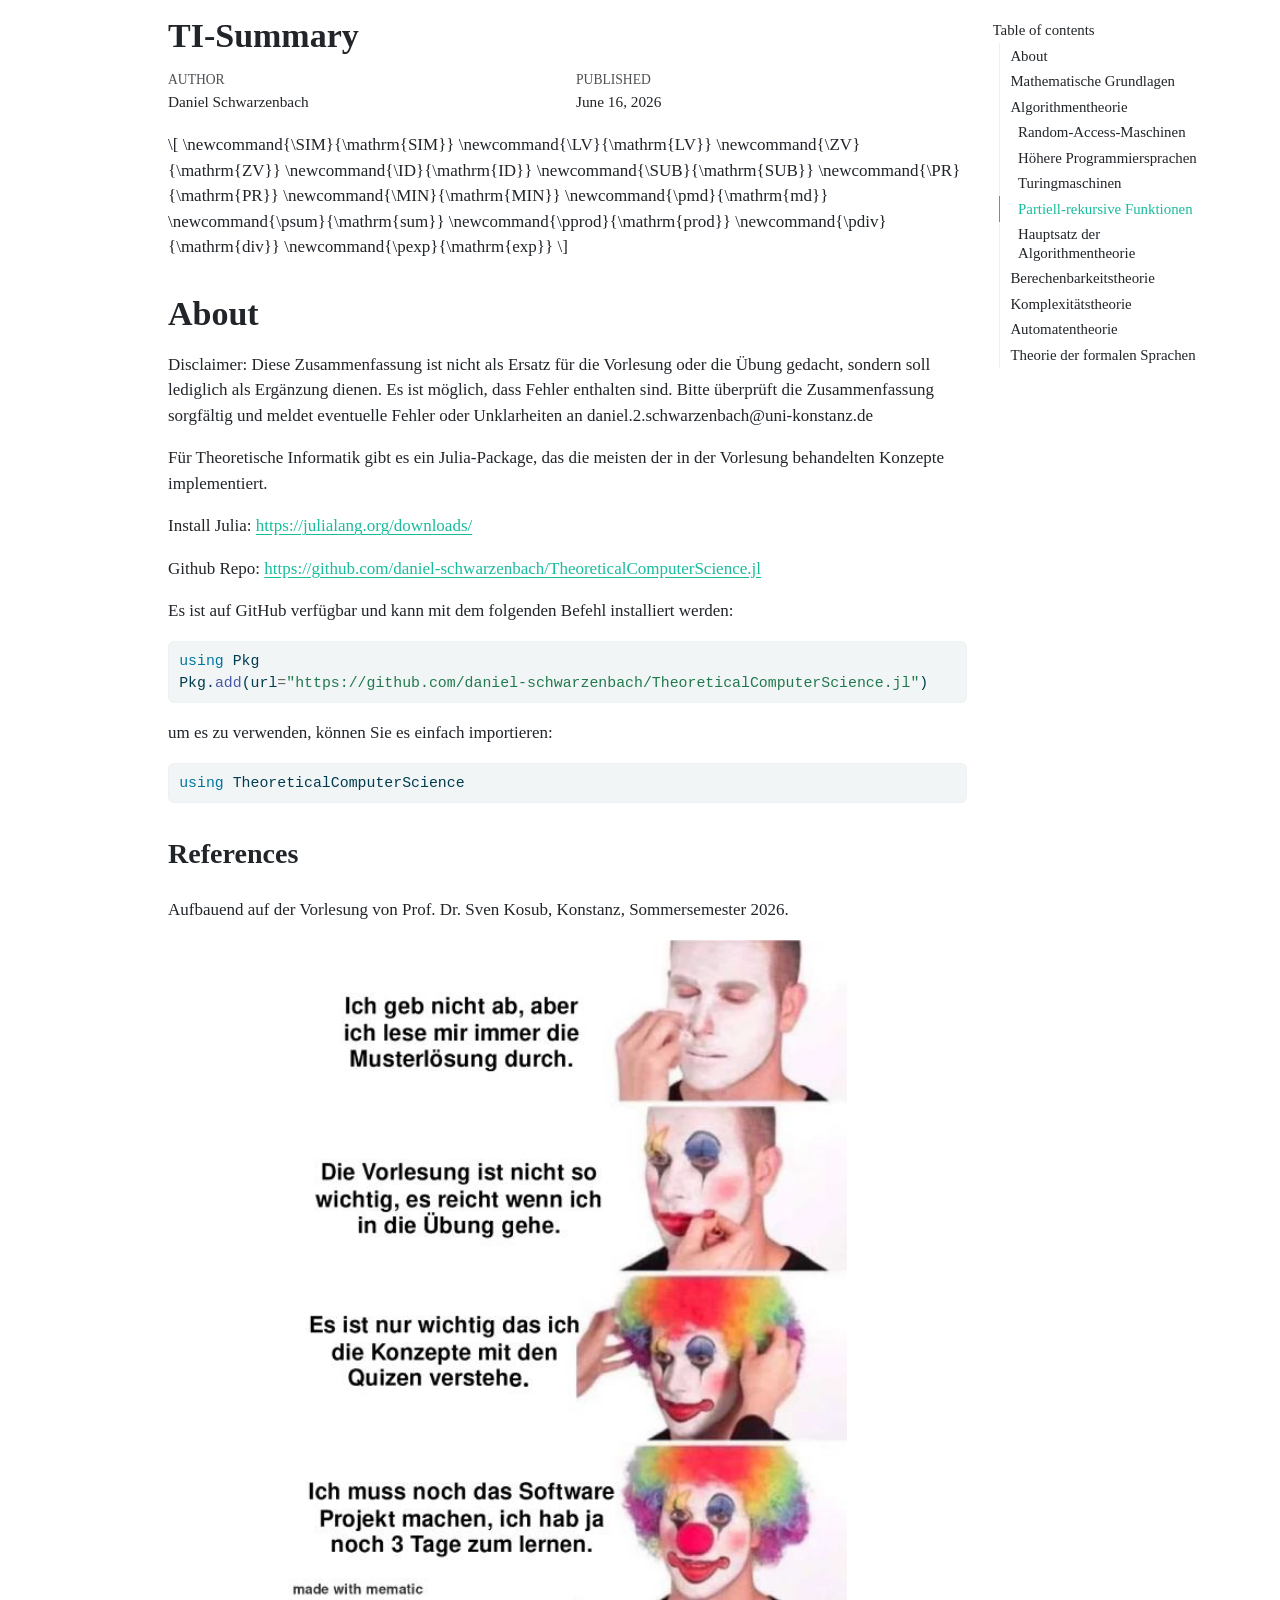
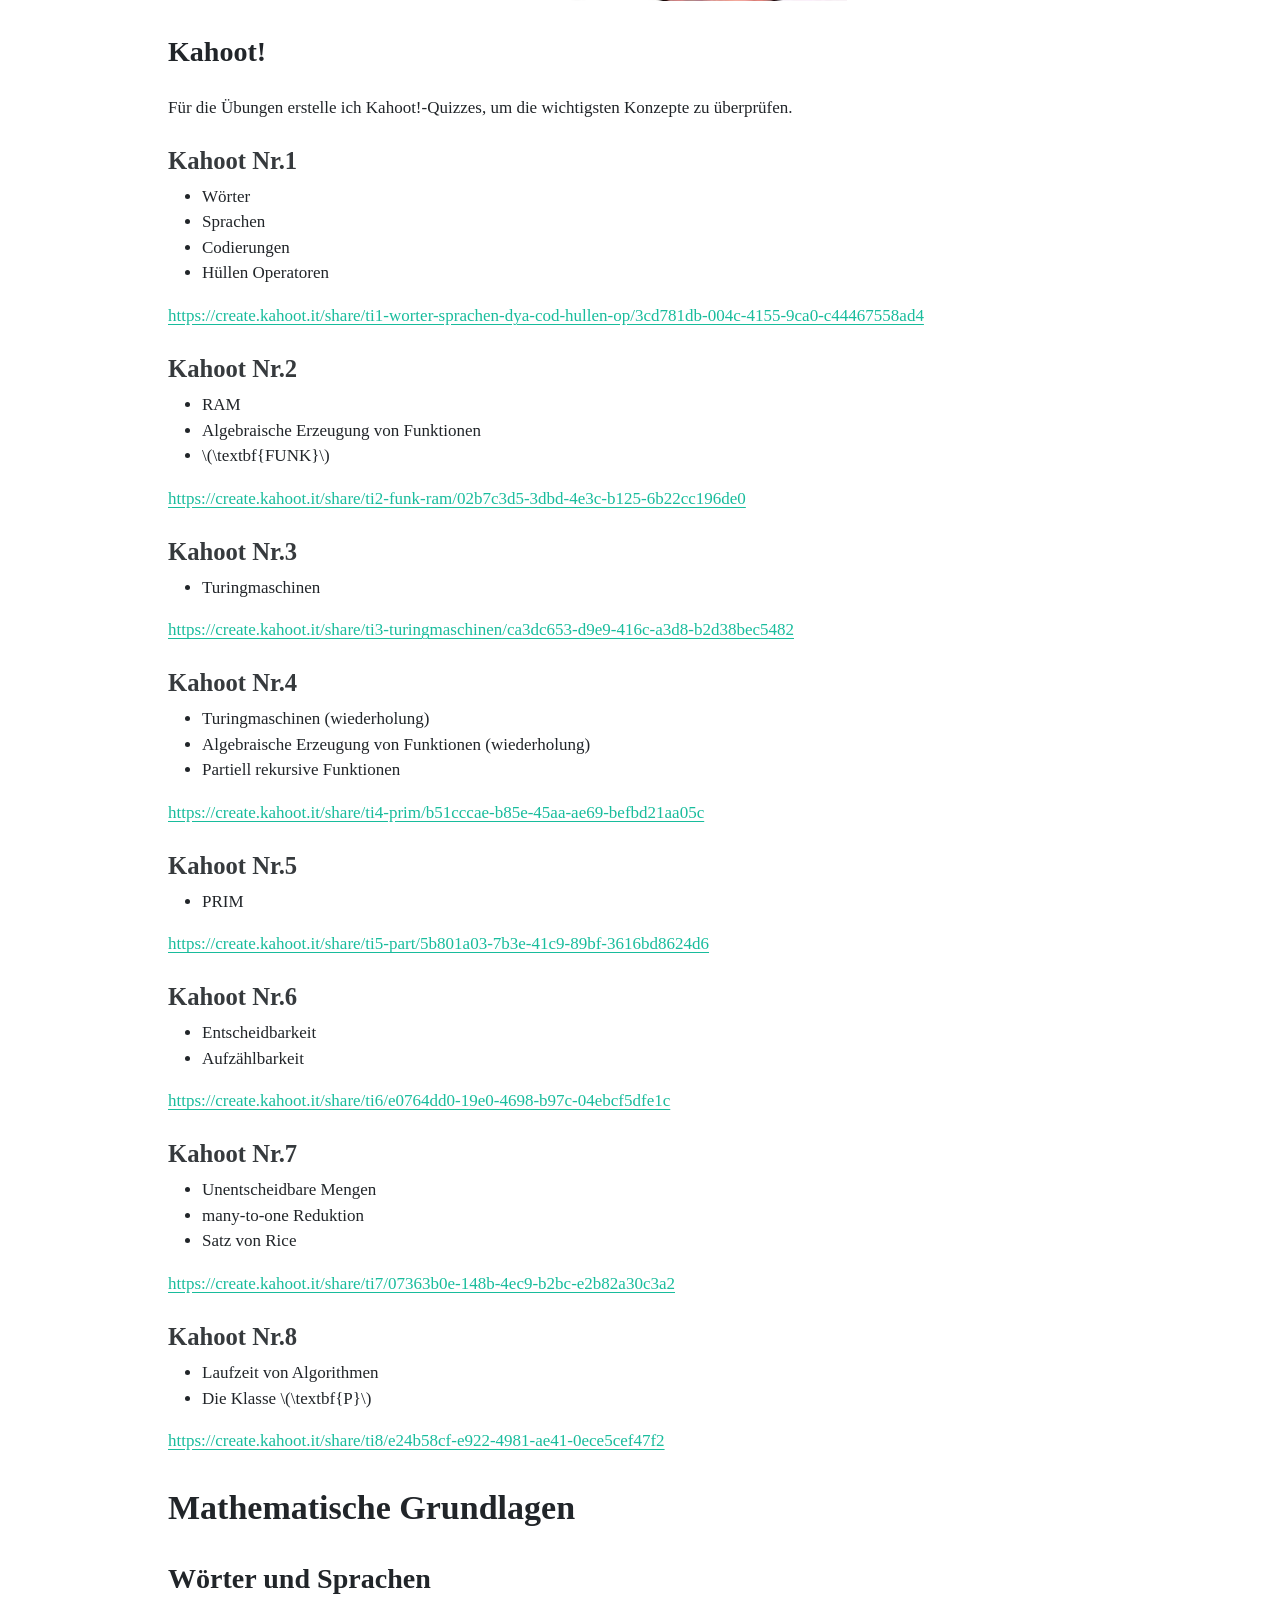
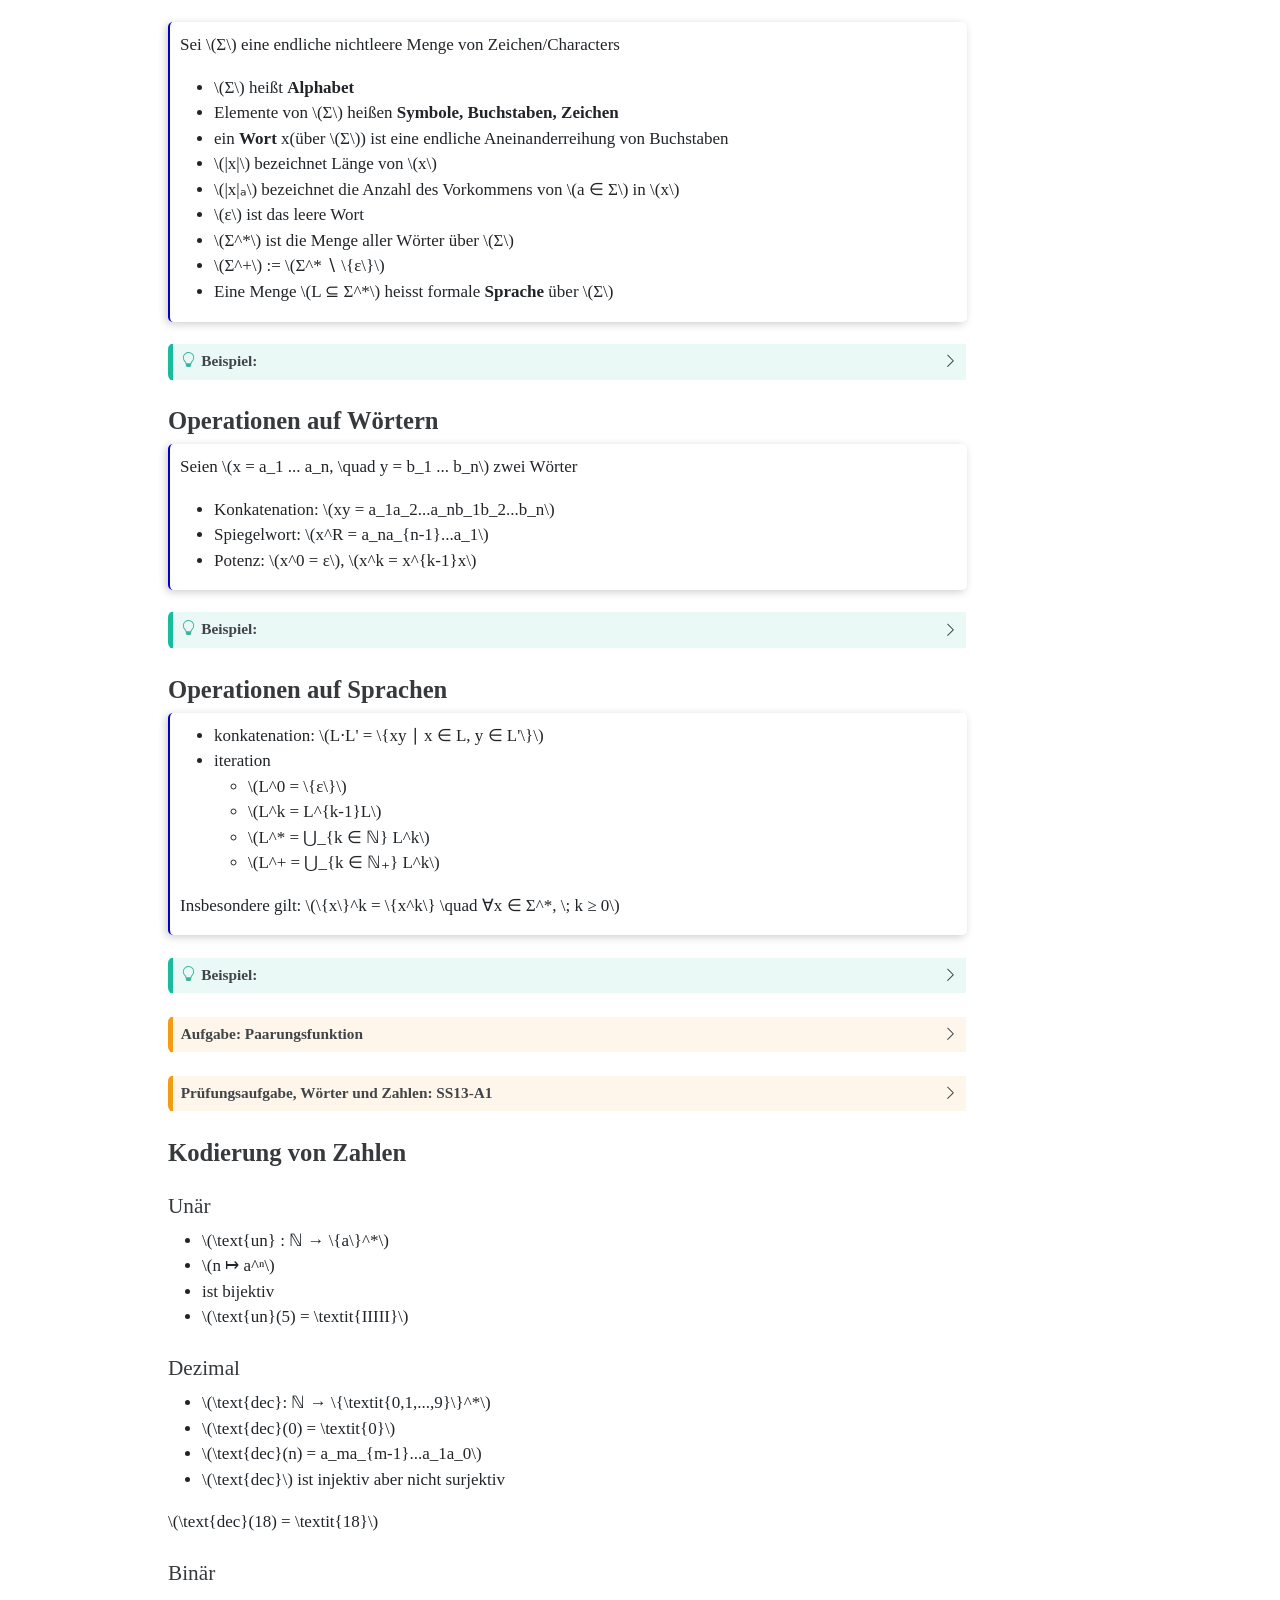
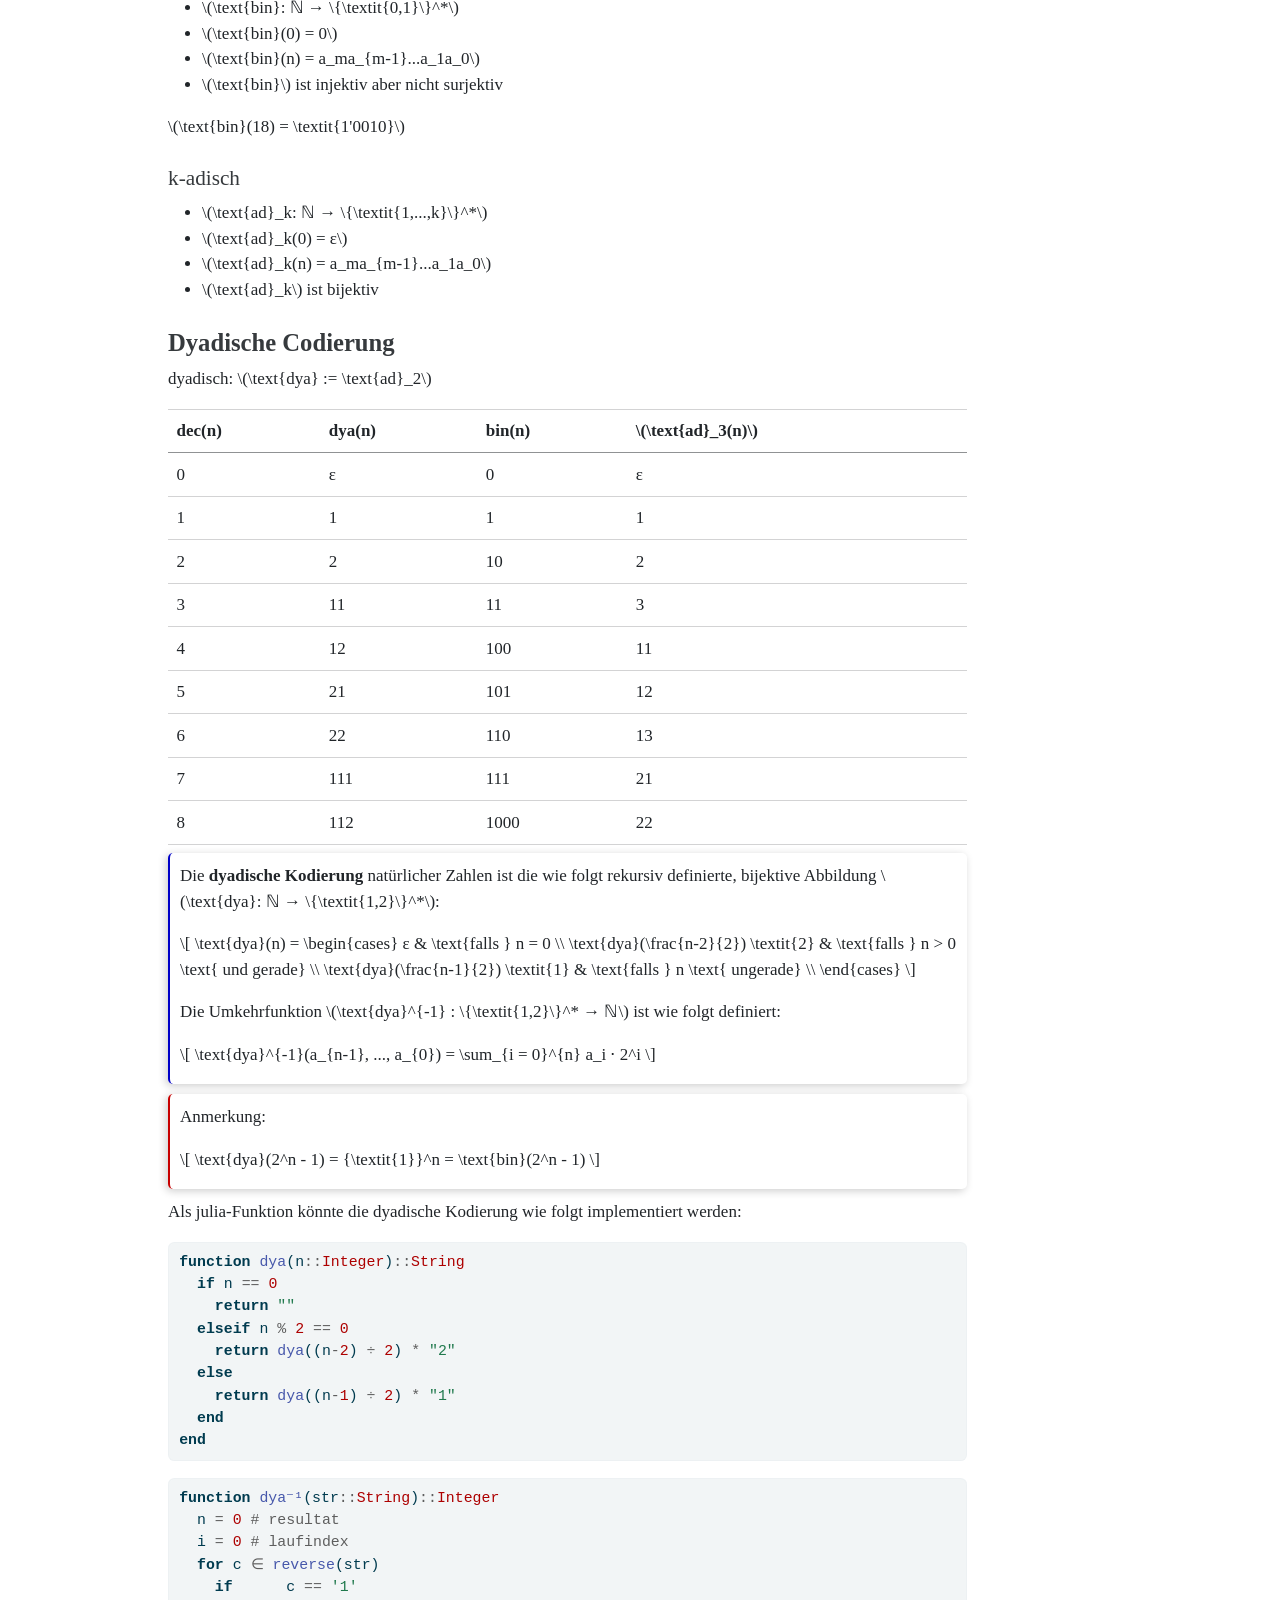
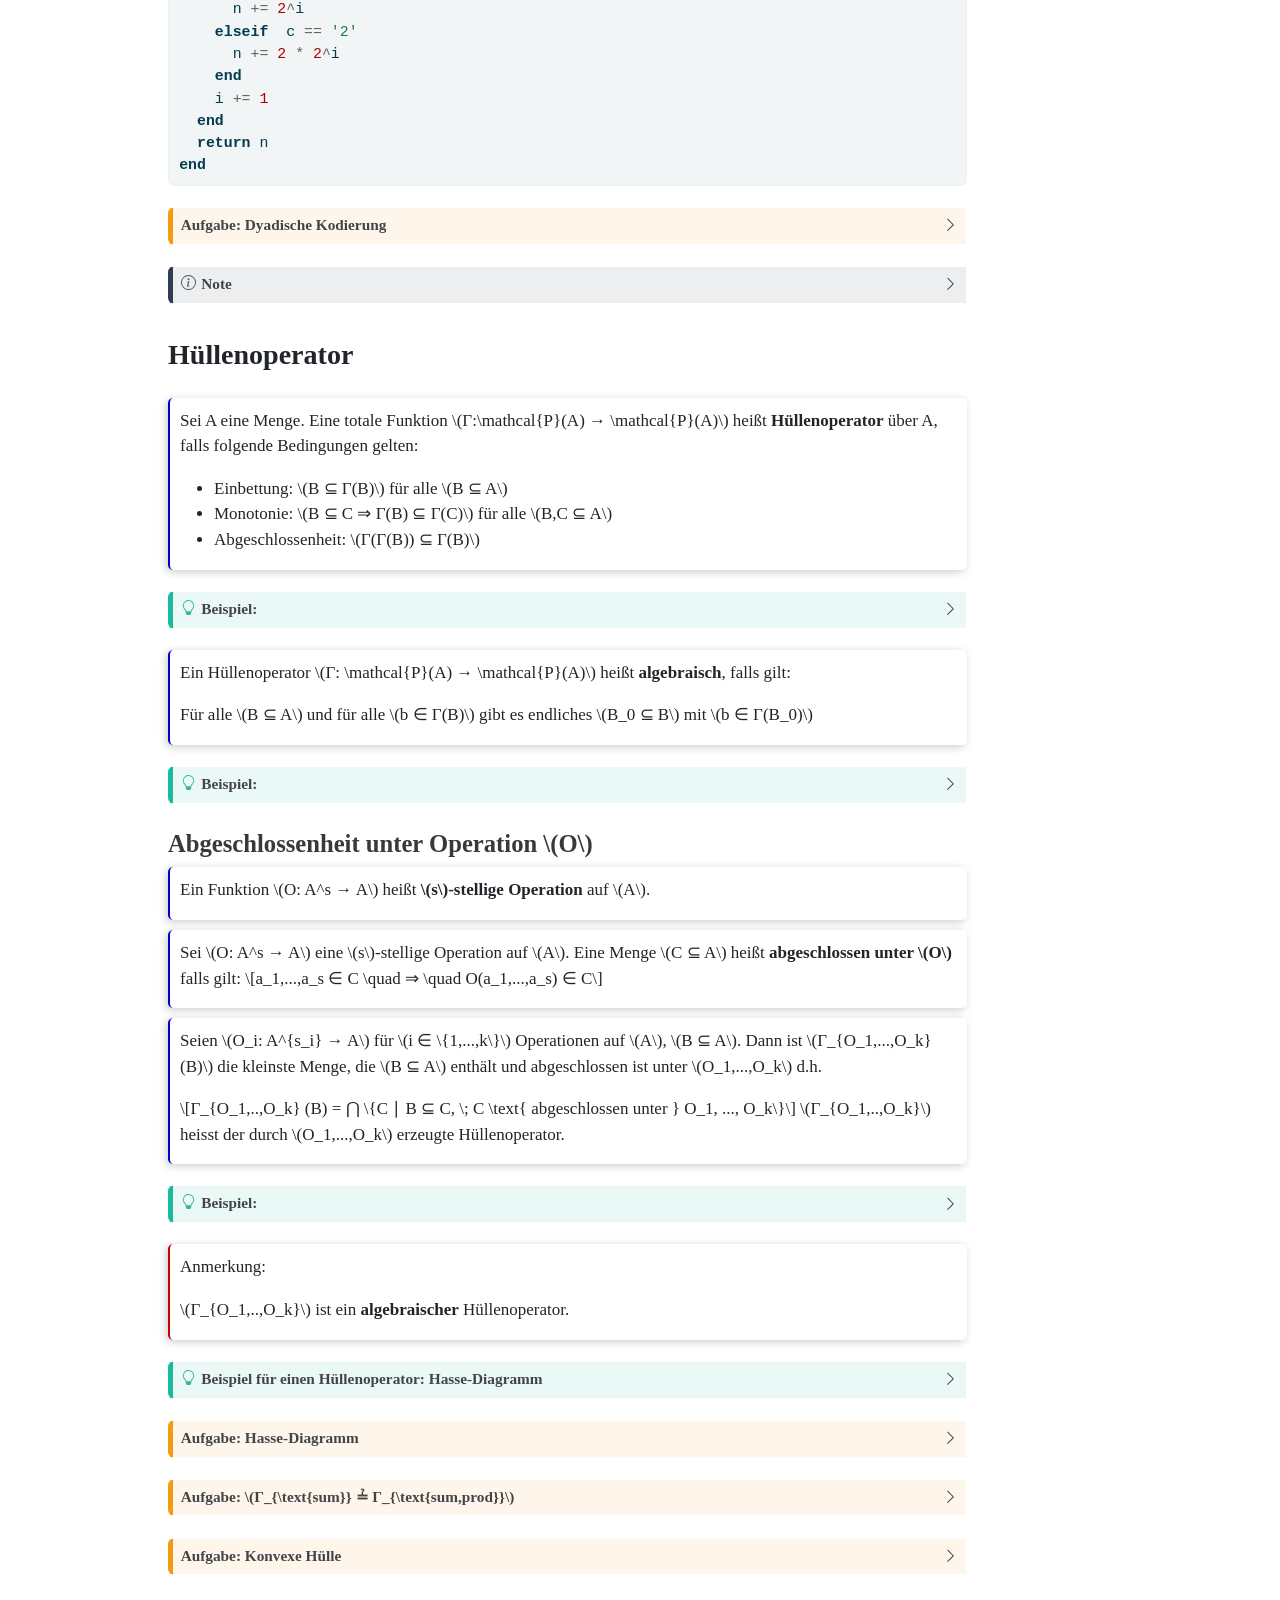
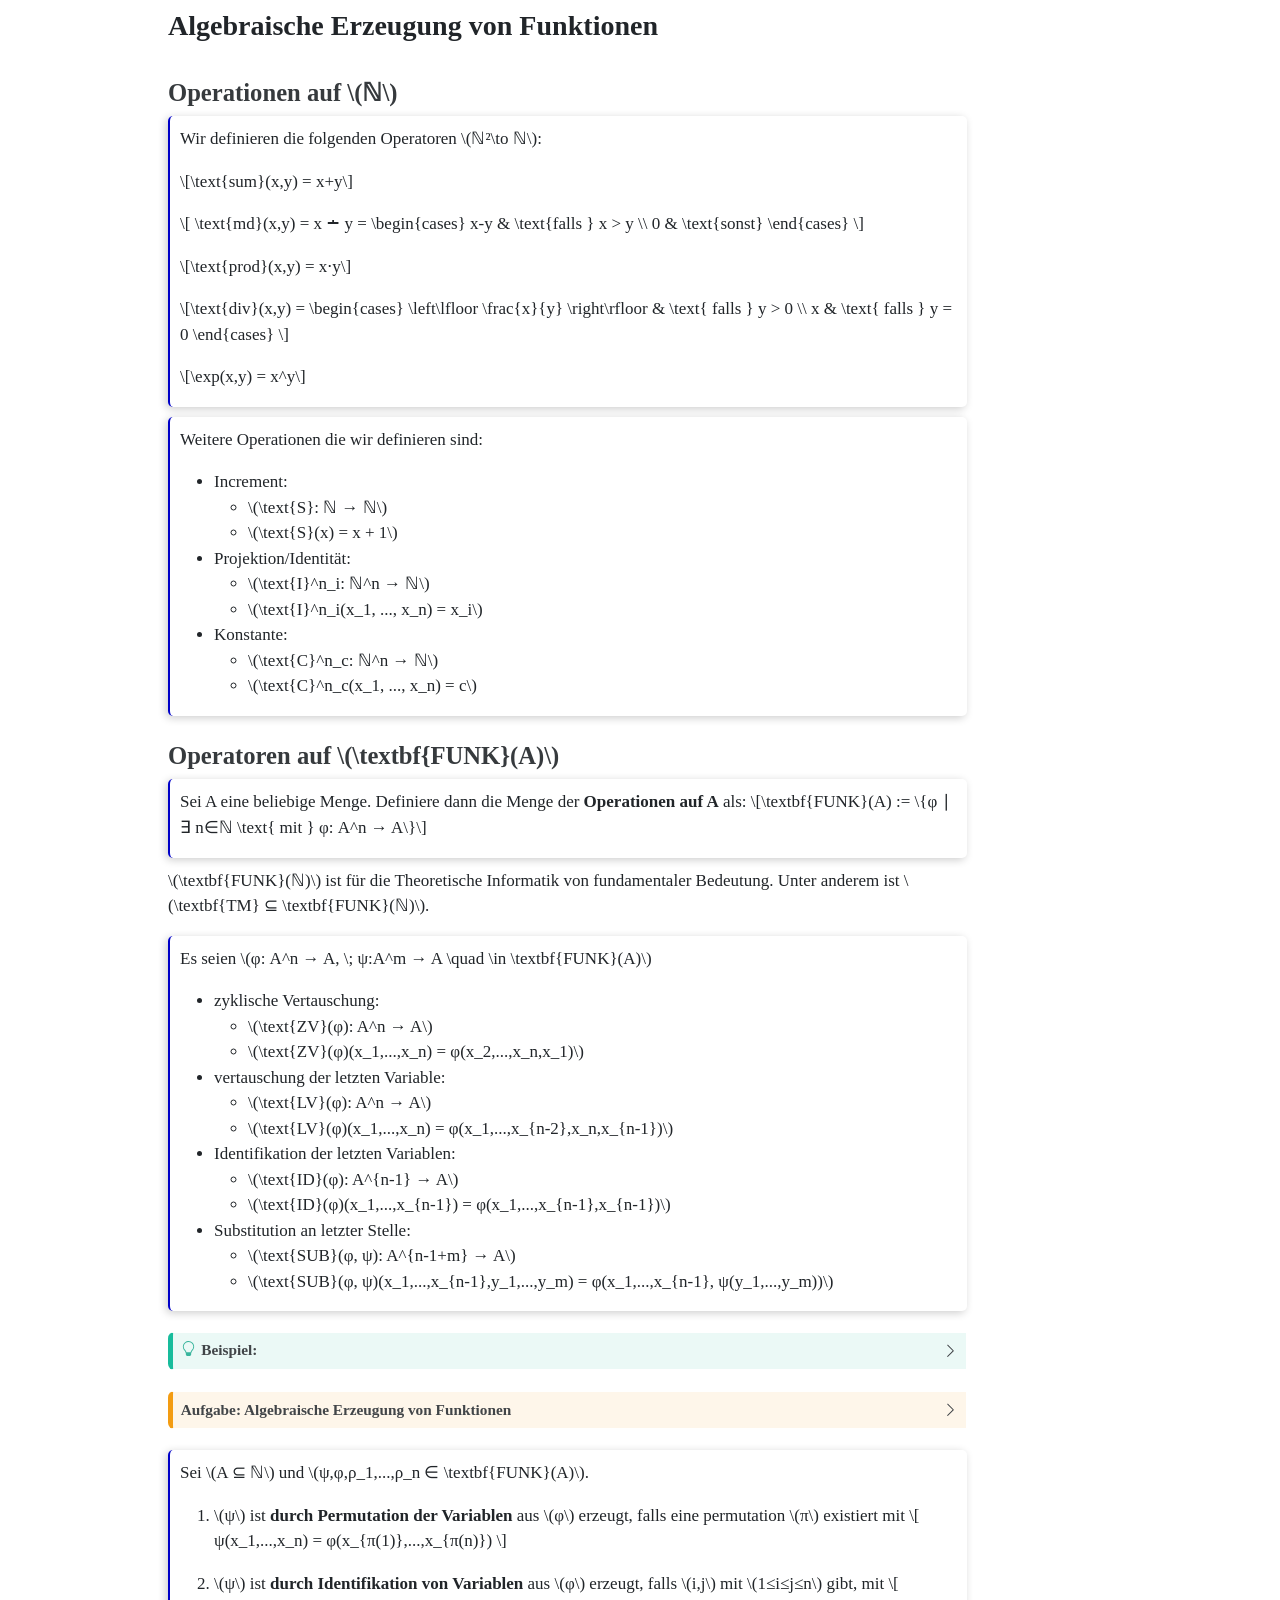
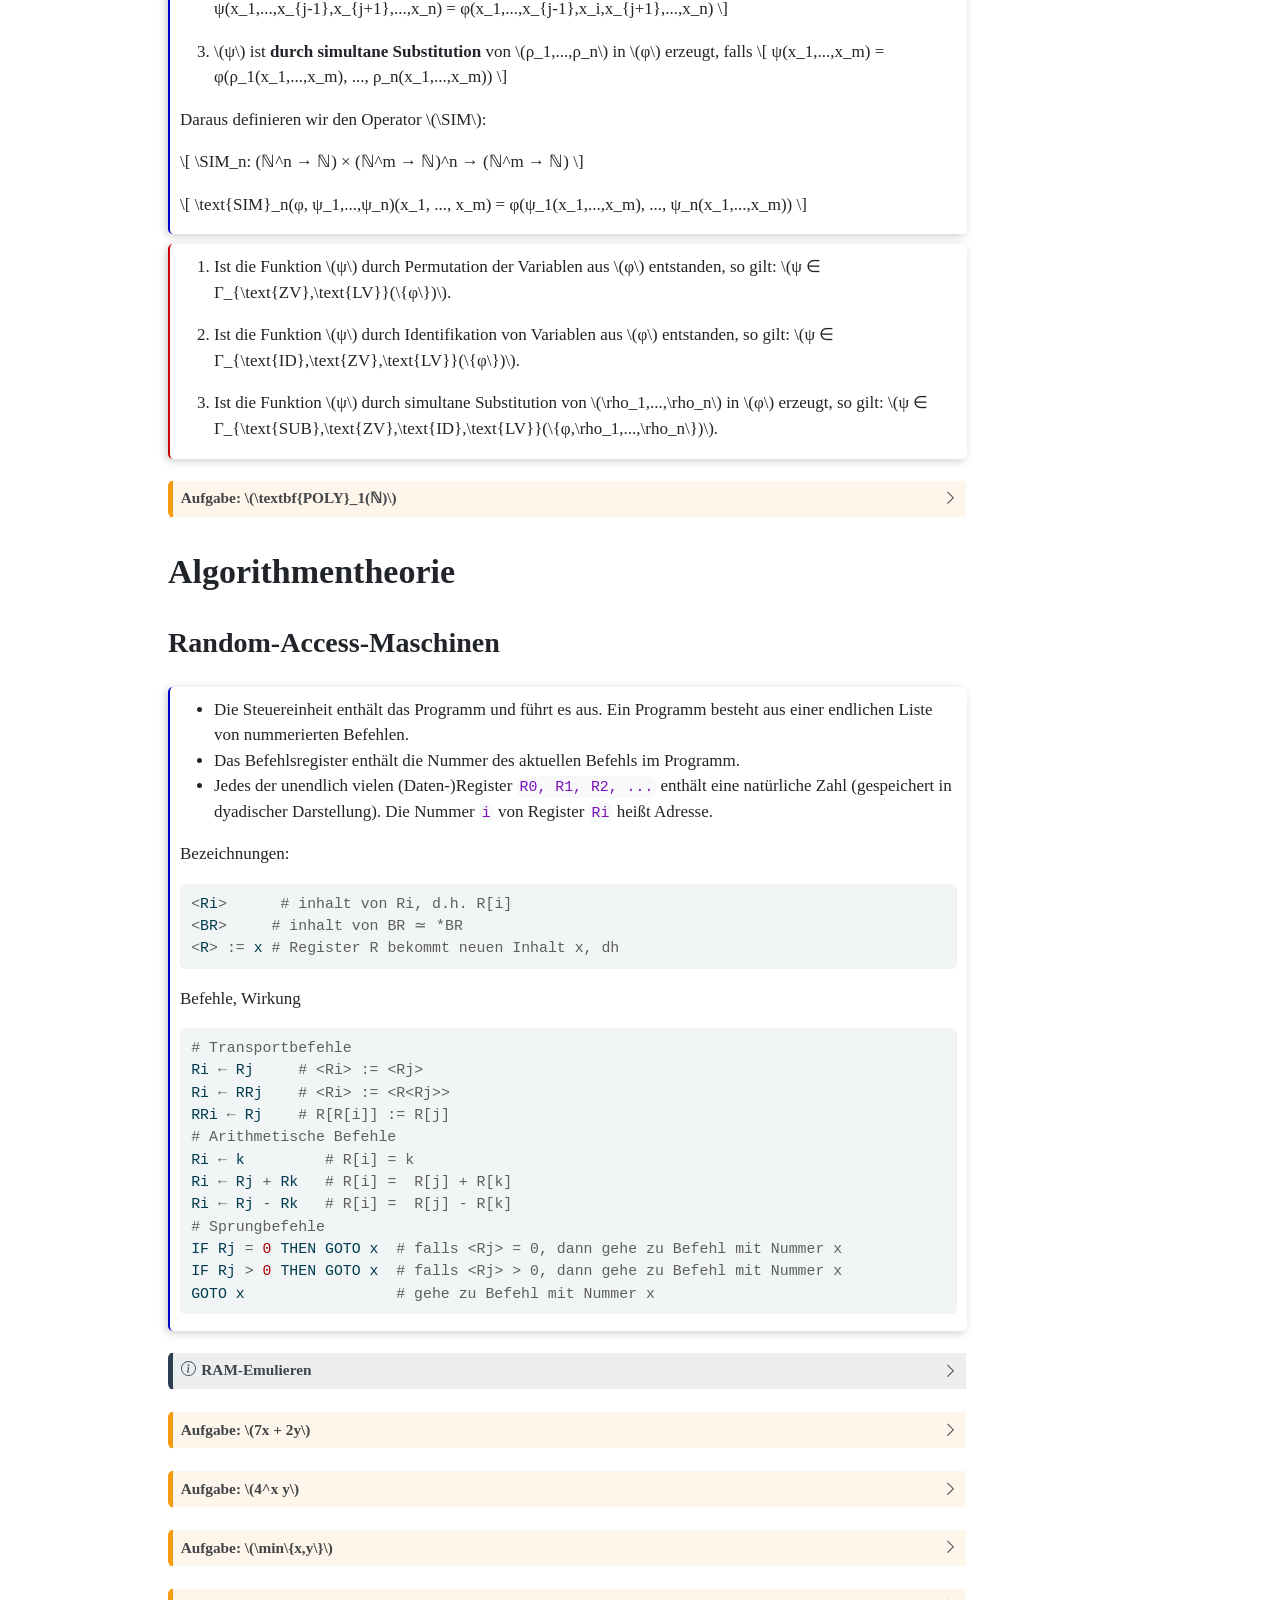
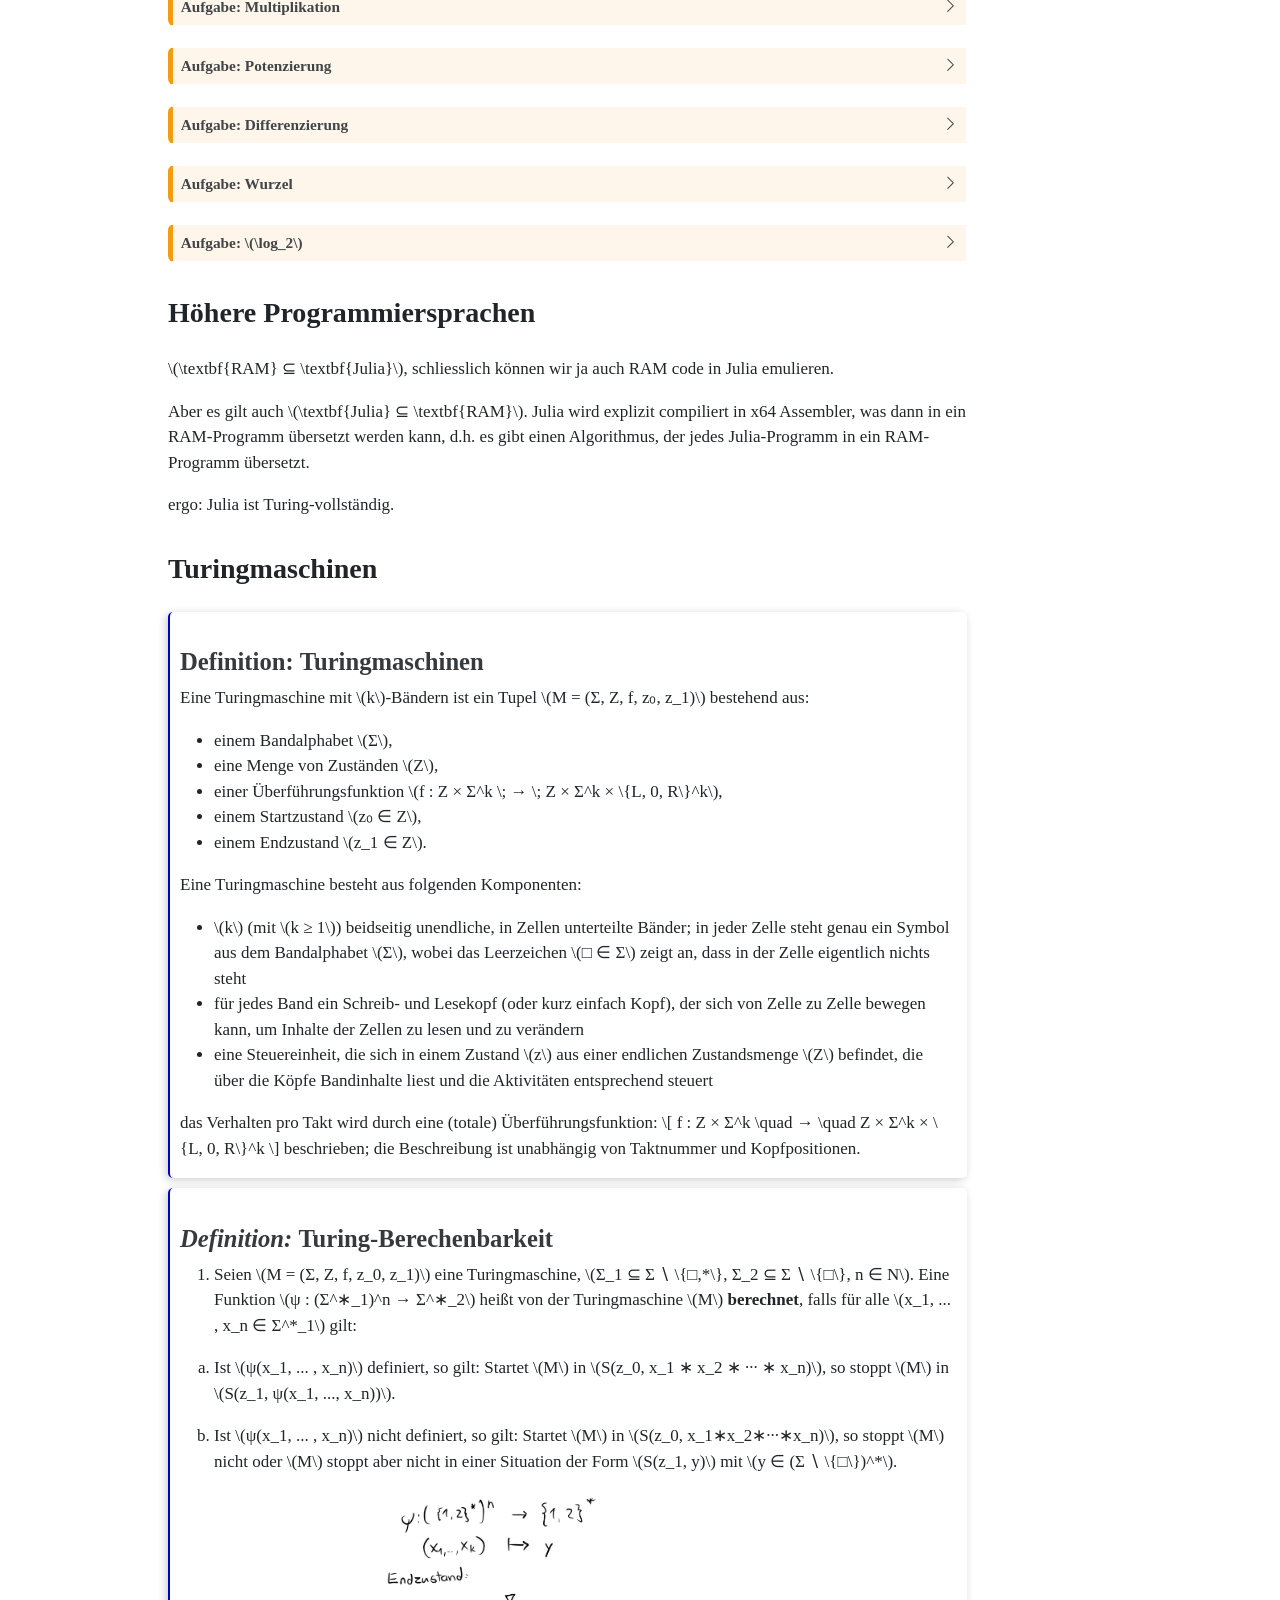
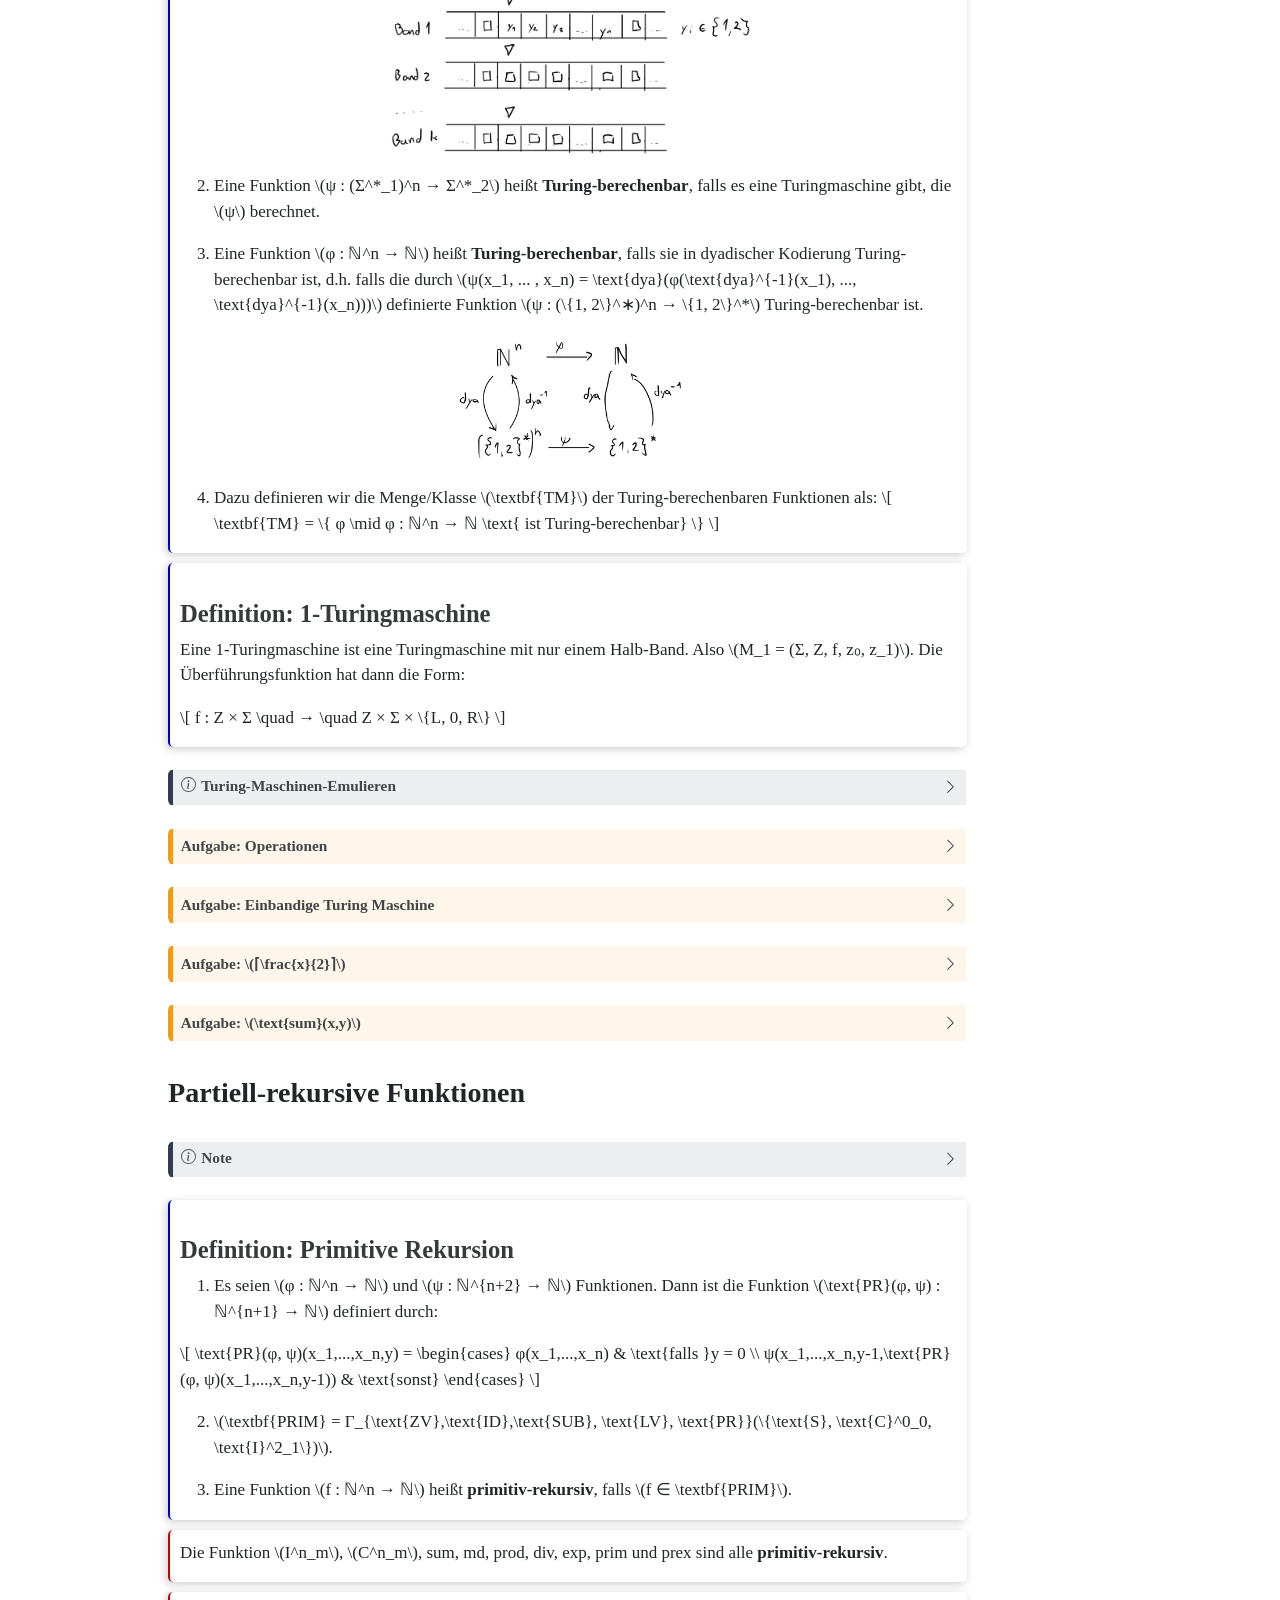
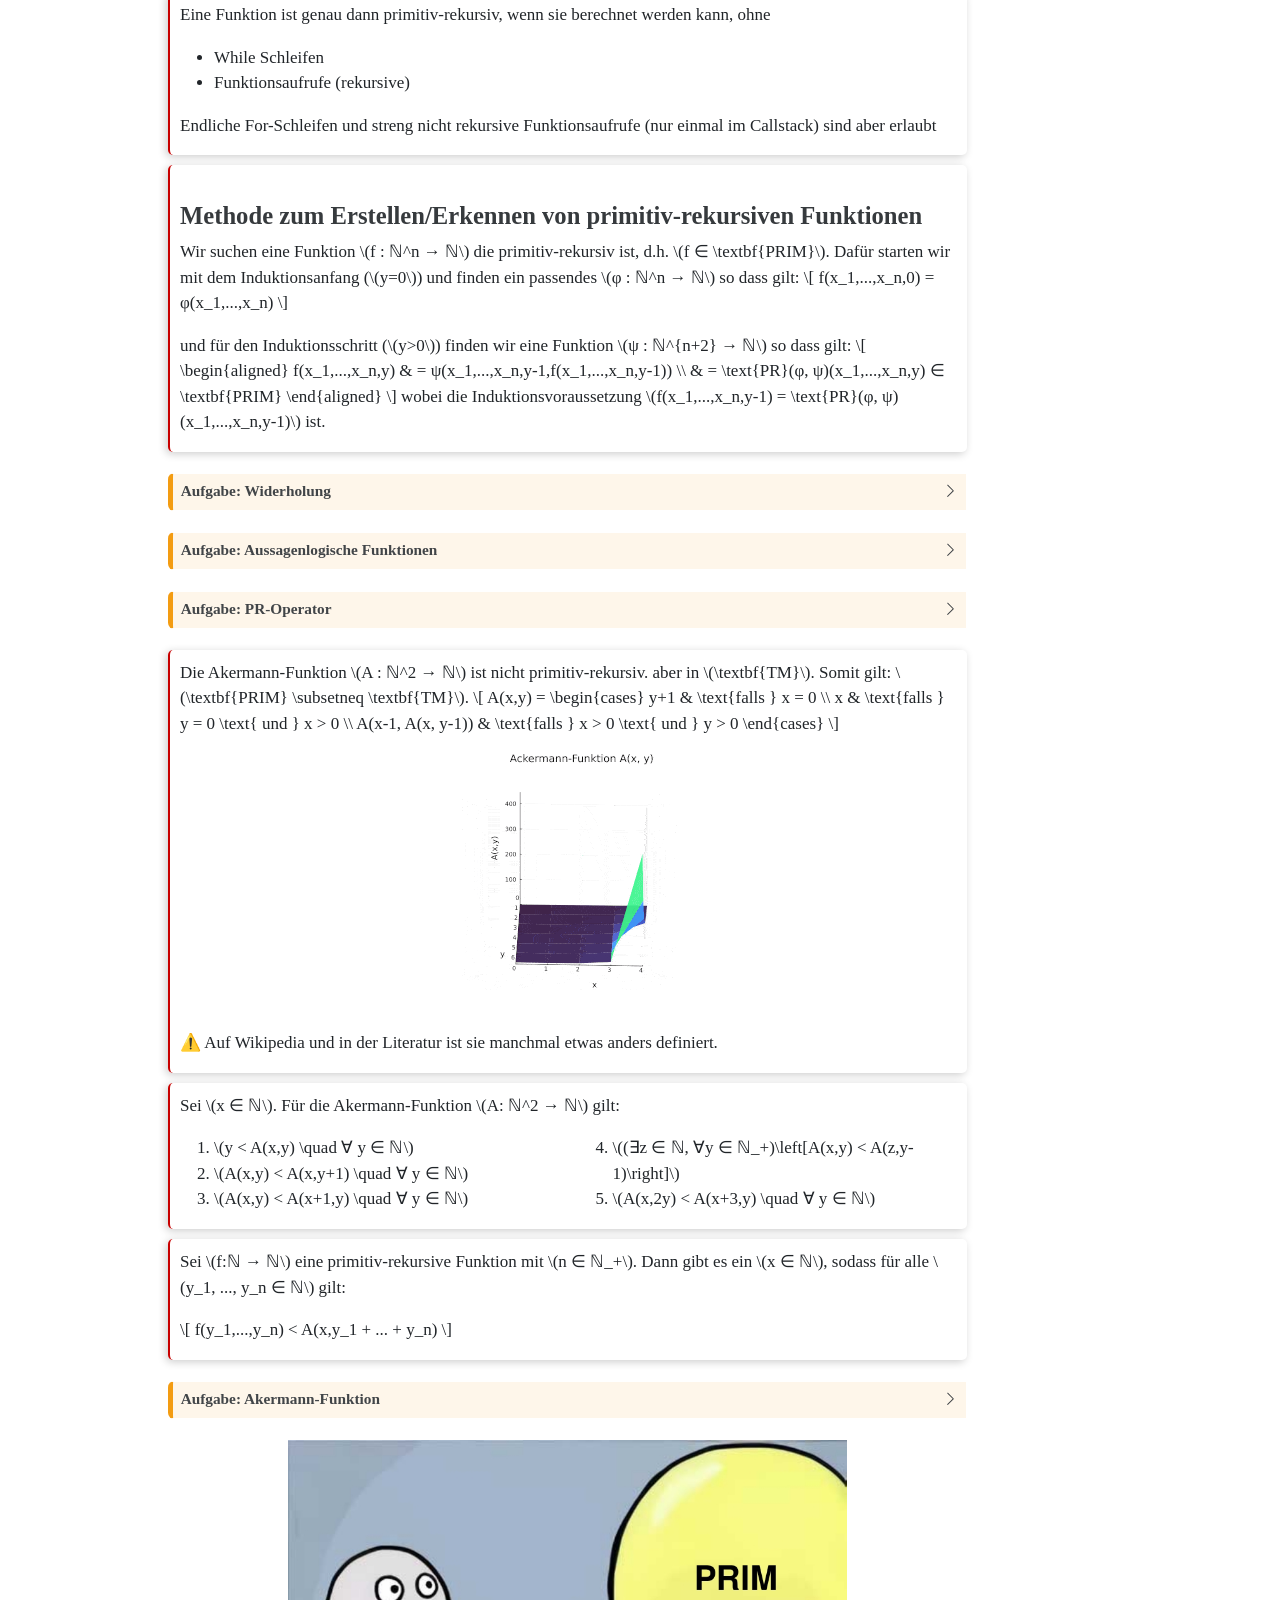
==== commit 45fdbcef: "Ndet" ====
--- a/index.html
+++ b/index.html
@@ -7,7 +7,7 @@
 <meta name="viewport" content="width=device-width, initial-scale=1.0, user-scalable=yes">
 
 <meta name="author" content="Daniel Schwarzenbach">
-<meta name="dcterms.date" content="2026-06-09">
+<meta name="dcterms.date" content="2026-06-16">
 
 <title>TI-Summary</title>
 <style>
@@ -141,6 +141,7 @@
   <li><a href="#laufzeit-von-algorithmen" id="toc-laufzeit-von-algorithmen" class="nav-link" data-scroll-target="#laufzeit-von-algorithmen">Laufzeit von Algorithmen</a></li>
   <li><a href="#die-klasse-textbfp" id="toc-die-klasse-textbfp" class="nav-link" data-scroll-target="#die-klasse-textbfp">Die Klasse <span class="math inline">\(\textbf{P}\)</span></a></li>
   <li><a href="#die-klasse-textbfnp" id="toc-die-klasse-textbfnp" class="nav-link" data-scroll-target="#die-klasse-textbfnp">Die Klasse <span class="math inline">\(\textbf{NP}\)</span></a></li>
+  <li><a href="#nichtdeterministische-maschienen" id="toc-nichtdeterministische-maschienen" class="nav-link" data-scroll-target="#nichtdeterministische-maschienen">Nichtdeterministische Maschienen</a></li>
   <li><a href="#textbfnp-vollständige-mengen" id="toc-textbfnp-vollständige-mengen" class="nav-link" data-scroll-target="#textbfnp-vollständige-mengen"><span class="math inline">\(\textbf{NP}\)</span>-vollständige Mengen</a></li>
   </ul></li>
   <li><a href="#automatentheorie" id="toc-automatentheorie" class="nav-link" data-scroll-target="#automatentheorie">Automatentheorie</a>
@@ -178,7 +179,7 @@
     <div>
     <div class="quarto-title-meta-heading">Published</div>
     <div class="quarto-title-meta-contents">
-      <p class="date">June 9, 2026</p>
+      <p class="date">June 16, 2026</p>
     </div>
   </div>
   
@@ -285,6 +286,14 @@
 <li>Satz von Rice</li>
 </ul>
 <p><a href="https://create.kahoot.it/share/ti7/07363b0e-148b-4ec9-b2bc-e2b82a30c3a2" class="uri">https://create.kahoot.it/share/ti7/07363b0e-148b-4ec9-b2bc-e2b82a30c3a2</a></p>
+</section>
+<section id="kahoot-nr.8" class="level3">
+<h3 class="anchored" data-anchor-id="kahoot-nr.8">Kahoot Nr.8</h3>
+<ul>
+<li>Laufzeit von Algorithmen</li>
+<li>Die Klasse <span class="math inline">\(\textbf{P}\)</span></li>
+</ul>
+<p><a href="https://create.kahoot.it/share/ti8/e24b58cf-e922-4981-ae41-0ece5cef47f2" class="uri">https://create.kahoot.it/share/ti8/e24b58cf-e922-4981-ae41-0ece5cef47f2</a></p>
 </section>
 </section>
 </section>
@@ -4313,7 +4322,14 @@
 <p><span class="math display">\[
 2^{|x|} - 1 ≤ x ≤ 2^{|x|+1} - 2
 \]</span></p>
-</div>
+<p>zudem gilt:</p>
+<p><span class="math display">\[
+\log_2(x) ≤ |x| + 1
+\]</span></p>
+</div>
+<center>
+<p><img src="./img/lg_plot.png" class="img-fluid"></p>
+</center>
 <section id="laufzeit-von-ram-programmen" class="level3">
 <h3 class="anchored" data-anchor-id="laufzeit-von-ram-programmen">Laufzeit von RAM Programmen</h3>
 <p>Jeder Befehl einer RAM ist genau ein Zeitschritt.</p>
@@ -4464,7 +4480,7 @@
 <div class="prop">
 <ol type="1">
 <li>Für alle Mengen <span class="math inline">\(A\)</span> gilt <span class="math inline">\(A ∈ \textbf{P} \quad ⇔ \quad c_A ∈ \textbf{FP}\)</span></li>
-<li>sum, prod, md, div, exp <span class="math inline">\(∈ \textbf{FP}\)</span></li>
+<li>sum, prod, md, div <span class="math inline">\(∈ \textbf{FP}\)</span></li>
 <li><span class="math inline">\(\textbf{FP}\)</span> ist abgeschlossen unter Hintereinanderausführung und jedem Operator in <span class="math inline">\(\textbf{FP}\)</span>.</li>
 <li><span class="math inline">\(\textbf{P}\)</span> ist abgeschlossen unter Komplementbildung, Vereinigung, Durchschnitt.</li>
 </ol>
@@ -4474,7 +4490,8 @@
 <h2 class="anchored" data-anchor-id="die-klasse-textbfnp">Die Klasse <span class="math inline">\(\textbf{NP}\)</span></h2>
 <div class="quarto-video ratio ratio-16x9"><iframe data-external="1" src="https://www.youtube.com/embed/FpeP_gr0Eu4" title="" frameborder="0" allow="accelerometer; autoplay; clipboard-write; encrypted-media; gyroscope; picture-in-picture" allowfullscreen=""></iframe></div>
 <div class="def">
-<p>Eine Menge <span class="math inline">\(A ⊆ Σ^*_1\)</span> liegt genau dann in der Klasse <span class="math inline">\(\textbf{NP}\)</span>, wenn ein Polynom <span class="math inline">\(p\)</span> und eine Menge <span class="math inline">\(B ∈ \textbf{P}\)</span> existieren, sodass für alle <span class="math inline">\(x ∈ Σ^*_1\)</span> gilt: <span class="math inline">\(x ∈ A ⟺ (∃y ∈ Σ^*_2)[|y| ≤ p(|x|) ∧ (x, y) ∈ B]\)</span></p>
+<p>Eine Menge <span class="math inline">\(A ⊆ Σ^*\)</span> liegt genau dann in der Klasse <span class="math inline">\(\textbf{NP}\)</span>, wenn ein Polynom <span class="math inline">\(p\)</span> und eine Menge <span class="math inline">\(B ∈ \textbf{P}\)</span> existieren, sodass für alle <span class="math inline">\(x ∈ Σ^*\)</span> gilt:</p>
+<p><span class="math display">\[x ∈ A ⟺ (∃y)\;\big[|y| ≤ p(|x|) \; ∧ \; (x, y) ∈ B\big]\]</span></p>
 </div>
 <div class="prop">
 <p><span class="math display">\[
@@ -4488,13 +4505,15 @@
 <ol type="1">
 <li><span class="math inline">\(\textbf{P} \stackrel{?}{⊊} \textbf{NP}\)</span></li>
 <li><span class="math inline">\(\textbf{NP} \stackrel{?}{⊊} \textbf{EXP}\)</span></li>
+<li><span class="math inline">\(\textbf{NP} \stackrel{?}{=} \textbf{coNP}\)</span></li>
 <li><span class="math inline">\(\textbf{E} \stackrel{?}{⊊} \textbf{NE}\)</span></li>
 <li><span class="math inline">\(\textbf{EXP} \stackrel{?}{⊊} \textbf{NEXP}\)</span></li>
-</ol>
-<p>Wir wissen aber das <span class="math inline">\(\textbf{LIN} ≠ \textbf{NLIN}\)</span>.</p>
-<p>Die Komplexitätsklassen werden durch die <strong>Laufzeit</strong> einer Turingmaschine definiert, die die Menge entscheidet.</p>
-<ul>
-<li><span class="math inline">\(\textbf{LIN} ≃ \mathcal{O}(n)\)</span></li>
+<li><span class="math inline">\(\textbf{LINTIME} \stackrel{?}{⊊} \textbf{NLINTIME}\)</span></li>
+</ol>
+<p>Wir wissen aber dass <span class="math inline">\(\textbf{LINSPACE} ⊊ \textbf{NLINSPACE}\)</span> gilt.</p>
+<p>Die Komplexitätsklassen werden durch die Laufzeit einer <strong>Turingmaschine</strong> definiert, die die Menge entscheidet.</p>
+<ul>
+<li><span class="math inline">\(\textbf{LINTIME} ≃ \mathcal{O}(n)\)</span></li>
 <li><span class="math inline">\(\textbf{P} ≃ \mathcal{O}(n^c)\)</span></li>
 <li><span class="math inline">\(\textbf{E} ≃ \mathcal{O}(2^{cn})\)</span></li>
 <li><span class="math inline">\(\textbf{EXP} ≃ \mathcal{O}(2^{n^c})\)</span></li>
@@ -4506,7 +4525,7 @@
 </center>
 </div>
 </div>
-<p>⚠️ In der Literatur wird oft <span class="math inline">\(\textbf{LIN} := \textbf{LINSPACE}\)</span> definiert! Hier ist aber <span class="math inline">\(\textbf{LIN} := \textbf{LINTIME}\)</span> gemeint!</p>
+<p>⚠️ In der Literatur wird oft <span class="math inline">\(\textbf{LIN} := \textbf{LINSPACE}\)</span> definiert!</p>
 </section>
 <p>Mögliche Ergebnisse des <span class="math inline">\(\textbf{P}\)</span> vs <span class="math inline">\(\textbf{NP}\)</span> Problems:</p>
 <ol type="1">
@@ -4518,6 +4537,179 @@
 <center>
 <p><img src="./img/ComplexityTheorieMemem.gif" class="img-fluid" style="width:50.0%"></p>
 </center>
+</section>
+<section id="nichtdeterministische-maschienen" class="level2">
+<h2 class="anchored" data-anchor-id="nichtdeterministische-maschienen">Nichtdeterministische Maschienen</h2>
+<p>Wir können an bestimmten Stellen unsere Berechnungsmodelle in mehrere separate Threads aufteilen.</p>
+<center>
+<p><img src="./img/NThreads.jpg" class="img-fluid"></p>
+</center>
+<section id="nichtdeterministische-turingmaschinen" class="level3">
+<h3 class="anchored" data-anchor-id="nichtdeterministische-turingmaschinen">Nichtdeterministische Turingmaschinen</h3>
+<p>Statt einer Übergangsfunktion <span class="math inline">\(f: Z × Σ^k → Z × Σ × \{L, 0, R\}\)</span> haben wir eine binäre Übergangsrelation die nicht rechtseindeutig sein muss: <span class="math inline">\(R ⊆ (Z × Σ^k) × (Z × Σ × \{L, 0, R\})\)</span>.</p>
+</section>
+<section id="nichtdeterministische-rams" class="level3">
+<h3 class="anchored" data-anchor-id="nichtdeterministische-rams">Nichtdeterministische RAMs</h3>
+<p>Mehrere Befehle können auf die gleiche Zeilennummer zeigen, z.B.:</p>
+<div class="sourceCode" id="cb47"><pre class="sourceCode ram code-with-copy"><code class="sourceCode ram"><span id="cb47-1"><a href="#cb47-1" aria-hidden="true" tabindex="-1"></a>0   <span class="kw">IF</span> <span class="dt">R1</span> <span class="fu">=</span> <span class="bn">0</span> <span class="kw">GOTO</span> <span class="bn">2</span></span>
+<span id="cb47-2"><a href="#cb47-2" aria-hidden="true" tabindex="-1"></a>1   <span class="dt">R2</span> <span class="fu">←</span> <span class="dt">R2</span> <span class="fu">+</span> <span class="dt">R0</span></span>
+<span id="cb47-3"><a href="#cb47-3" aria-hidden="true" tabindex="-1"></a>2   <span class="dt">R1</span> <span class="fu">←</span> <span class="dt">R1</span> <span class="fu">-</span> <span class="bn">1</span></span>
+<span id="cb47-4"><a href="#cb47-4" aria-hidden="true" tabindex="-1"></a><span class="co"># nichtdeterministische Verzweigung</span></span>
+<span id="cb47-5"><a href="#cb47-5" aria-hidden="true" tabindex="-1"></a>3   <span class="kw">STOP</span></span>
+<span id="cb47-6"><a href="#cb47-6" aria-hidden="true" tabindex="-1"></a>3   <span class="kw">GOTO</span> <span class="bn">0</span></span></code><button title="Copy to Clipboard" class="code-copy-button"><i class="bi"></i></button></pre></div>
+</section>
+<section id="nichtdeterministische-höhere-programmiersprachen" class="level3">
+<h3 class="anchored" data-anchor-id="nichtdeterministische-höhere-programmiersprachen">Nichtdeterministische Höhere Programmiersprachen</h3>
+<p>Wir können in julia ein macro <code>@ndet</code> definieren, das eine nichtdeterministische Verzweigung ermöglicht:</p>
+<div class="sourceCode" id="cb48"><pre class="sourceCode julia code-with-copy"><code class="sourceCode julia"><span id="cb48-1"><a href="#cb48-1" aria-hidden="true" tabindex="-1"></a><span class="pp">@ndet</span> <span class="cf">begin</span></span>
+<span id="cb48-2"><a href="#cb48-2" aria-hidden="true" tabindex="-1"></a>    s1 <span class="op">|</span></span>
+<span id="cb48-3"><a href="#cb48-3" aria-hidden="true" tabindex="-1"></a>    s2 <span class="op">|</span></span>
+<span id="cb48-4"><a href="#cb48-4" aria-hidden="true" tabindex="-1"></a>    s3 <span class="op">|</span></span>
+<span id="cb48-5"><a href="#cb48-5" aria-hidden="true" tabindex="-1"></a>    <span class="op">...|</span></span>
+<span id="cb48-6"><a href="#cb48-6" aria-hidden="true" tabindex="-1"></a>    sn</span>
+<span id="cb48-7"><a href="#cb48-7" aria-hidden="true" tabindex="-1"></a><span class="cf">end</span></span></code><button title="Copy to Clipboard" class="code-copy-button"><i class="bi"></i></button></pre></div>
+<div class="def">
+<p><strong>Definition 11</strong></p>
+<p>Sei <span class="math inline">\(M\)</span> ein nichtdeterministischer Algorithmus.</p>
+<ol type="1">
+<li><span class="math inline">\(M\)</span> <strong>akzeptiert</strong> eine Eingabe <span class="math inline">\(x \in (Σ^*)^m\)</span>, falls es einen Berechnungspfad gibt, der mit <span class="math inline">\(M\)</span> auf der Eingabe <span class="math inline">\(x\)</span> beginnt und auf dem 1 zurückgegeben wird. Ein Pfad, auf dem 1 zurückgegeben wird, heißt <strong>akzeptierender Berechnungspfad</strong>.</li>
+<li><span class="math inline">\(L(M) := \{x ∈ Σ^* \mid M \text{ akzeptiert } x\}\)</span> heißt die von <span class="math inline">\(M\)</span> akzeptierte Menge/Sprache.</li>
+</ol>
+<p><strong>Definition 12</strong></p>
+<p>Sei <span class="math inline">\(t:ℕ → ℕ\)</span> total und monoton wachsend.</p>
+<ol type="1">
+<li>Ein nichtdeterministischer Algorithmus <span class="math inline">\(M\)</span> <strong>akzeptiert</strong> eine Menge <span class="math inline">\(A ⊆ Σ^*\)</span> in der Zeit <span class="math inline">\(t\)</span>, falls gilt:
+<ul>
+<li><span class="math inline">\(L(M) = A\)</span></li>
+<li>Die Laufzeit jedes <strong>akzeptierenden</strong> Berechnungspfades von <span class="math inline">\(M\)</span> auf jeder Eingabe <span class="math inline">\(x\)</span> ist höchstens <span class="math inline">\(t(|x|)\)</span>.</li>
+</ul></li>
+<li>Ein nichtdeterministischer Algorithmus <span class="math inline">\(M\)</span> <strong>akzeptiert</strong> eine Menge <span class="math inline">\(A ⊆ Σ^*\)</span> in der Zeit <span class="math inline">\(\mathcal{O}(t)\)</span>, falls es ein <span class="math inline">\(c &gt; 0\)</span> gibt, sodass <span class="math inline">\(M\)</span> die Menge <span class="math inline">\(A\)</span> in der Zeit <span class="math inline">\(c · t(n) + c\)</span> akzeptiert.</li>
+</ol>
+</div>
+<div class="prop">
+<p>Für jede Menge <span class="math inline">\(A \in \textbf{NP}\)</span> gilt:</p>
+<p><span class="math inline">\(A\)</span> wird von einem nichtdeterministischen Algorithmus in Polynomialzeit akzeptiert.</p>
+</div>
+<div class="callout callout-style-default callout-warning no-icon callout-titled">
+<div class="callout-header d-flex align-content-center" data-bs-toggle="collapse" data-bs-target=".callout-123-contents" aria-controls="callout-123" aria-expanded="false" aria-label="Toggle callout">
+<div class="callout-icon-container">
+<i class="callout-icon no-icon"></i>
+</div>
+<div class="callout-title-container flex-fill">
+Aufgabe: Nichtdeterministische Maschinen
+</div>
+<div class="callout-btn-toggle d-inline-block border-0 py-1 ps-1 pe-0 float-end"><i class="callout-toggle"></i></div>
+</div>
+<div id="callout-123" class="callout-123-contents callout-collapse collapse">
+<div class="callout-body-container callout-body">
+<p>Betrachten Sie die folgende Menge:</p>
+<p><span class="math display">\[
+\begin{gathered}
+\text{SOS} = \\
+\{ (a_1, ..., a_m, b) \mid \text{es gibt eine Teilmenge } \\
+I \subseteq \{1, ..., m\} \text{ mit } \sum_{i \in I} a_i = b \}
+\end{gathered}
+\]</span></p>
+<ol type="a">
+<li>Überlegen Sie sich in welcher Klasse <span class="math inline">\((\textbf{P}, \textbf{NP} \text{ oder } \textbf{EXP})\)</span> die Menge <span class="math inline">\(\text{SOS}\)</span> liegt.</li>
+</ol>
+<div class="callout callout-style-default callout-tip no-icon callout-titled">
+<div class="callout-header d-flex align-content-center" data-bs-toggle="collapse" data-bs-target=".callout-120-contents" aria-controls="callout-120" aria-expanded="false" aria-label="Toggle callout">
+<div class="callout-icon-container">
+<i class="callout-icon no-icon"></i>
+</div>
+<div class="callout-title-container flex-fill">
+Lösung:
+</div>
+<div class="callout-btn-toggle d-inline-block border-0 py-1 ps-1 pe-0 float-end"><i class="callout-toggle"></i></div>
+</div>
+<div id="callout-120" class="callout-120-contents callout-collapse collapse">
+<div class="callout-body-container callout-body">
+<p><span class="math display">\[
+\text{SOS} ∈ \textbf{NP}
+\]</span></p>
+</div>
+</div>
+</div>
+<ol start="2" type="a">
+<li>Schreiben Sie einen nichtdeterministischen Algorithmus in einer Höheren Programmiersprache, der <span class="math inline">\(\text{SOS}\)</span> in polynomialzeit entscheidet.</li>
+</ol>
+<div class="callout callout-style-default callout-tip no-icon callout-titled">
+<div class="callout-header d-flex align-content-center" data-bs-toggle="collapse" data-bs-target=".callout-121-contents" aria-controls="callout-121" aria-expanded="false" aria-label="Toggle callout">
+<div class="callout-icon-container">
+<i class="callout-icon no-icon"></i>
+</div>
+<div class="callout-title-container flex-fill">
+Lösung:
+</div>
+<div class="callout-btn-toggle d-inline-block border-0 py-1 ps-1 pe-0 float-end"><i class="callout-toggle"></i></div>
+</div>
+<div id="callout-121" class="callout-121-contents callout-collapse collapse">
+<div class="callout-body-container callout-body">
+<div class="sourceCode" id="cb49"><pre class="sourceCode julia code-with-copy"><code class="sourceCode julia"><span id="cb49-1"><a href="#cb49-1" aria-hidden="true" tabindex="-1"></a><span class="kw">function</span> <span class="fu">SOS</span>(b, a<span class="op">::</span><span class="dt">Vector{Int}</span>)</span>
+<span id="cb49-2"><a href="#cb49-2" aria-hidden="true" tabindex="-1"></a>    l <span class="op">=</span> <span class="fu">length</span>(a)</span>
+<span id="cb49-3"><a href="#cb49-3" aria-hidden="true" tabindex="-1"></a>    sum <span class="op">=</span> <span class="fl">0</span></span>
+<span id="cb49-4"><a href="#cb49-4" aria-hidden="true" tabindex="-1"></a>    <span class="cf">for</span> i <span class="kw">in</span> <span class="fl">1</span><span class="op">:</span>l</span>
+<span id="cb49-5"><a href="#cb49-5" aria-hidden="true" tabindex="-1"></a>        <span class="pp">@ndet</span> <span class="cf">begin</span></span>
+<span id="cb49-6"><a href="#cb49-6" aria-hidden="true" tabindex="-1"></a>            <span class="co"># wähle a[i] in die Teilmenge</span></span>
+<span id="cb49-7"><a href="#cb49-7" aria-hidden="true" tabindex="-1"></a>            sum <span class="op">+=</span> a[i] <span class="op">|</span></span>
+<span id="cb49-8"><a href="#cb49-8" aria-hidden="true" tabindex="-1"></a>            sum <span class="op">=</span> sum</span>
+<span id="cb49-9"><a href="#cb49-9" aria-hidden="true" tabindex="-1"></a>        <span class="cf">end</span></span>
+<span id="cb49-10"><a href="#cb49-10" aria-hidden="true" tabindex="-1"></a>        <span class="cf">if</span> sum <span class="op">==</span> b</span>
+<span id="cb49-11"><a href="#cb49-11" aria-hidden="true" tabindex="-1"></a>            <span class="cf">return</span> <span class="cn">true</span></span>
+<span id="cb49-12"><a href="#cb49-12" aria-hidden="true" tabindex="-1"></a>        <span class="cf">elseif</span> sum <span class="op">&gt;</span> b</span>
+<span id="cb49-13"><a href="#cb49-13" aria-hidden="true" tabindex="-1"></a>            <span class="cf">return</span> <span class="cn">false</span></span>
+<span id="cb49-14"><a href="#cb49-14" aria-hidden="true" tabindex="-1"></a>        <span class="cf">end</span></span>
+<span id="cb49-15"><a href="#cb49-15" aria-hidden="true" tabindex="-1"></a>    <span class="cf">end</span></span>
+<span id="cb49-16"><a href="#cb49-16" aria-hidden="true" tabindex="-1"></a>    <span class="cf">return</span> <span class="cn">false</span></span>
+<span id="cb49-17"><a href="#cb49-17" aria-hidden="true" tabindex="-1"></a><span class="kw">end</span></span></code><button title="Copy to Clipboard" class="code-copy-button"><i class="bi"></i></button></pre></div>
+<p>Da die Schleife <span class="math inline">\(l\)</span>-mal durchlaufen wird und <span class="math inline">\(l ≤ n\)</span>. Die Laufzeis ist damit:</p>
+<p><span class="math display">\[
+t(b, a) = 5l + 2 ≤ 5n + 2
+\]</span></p>
+<p>und damit sicher in <span class="math inline">\(\mathcal{O}(p(n))\)</span>. ⚠️ Das heißt <strong>nicht</strong> das <span class="math inline">\(\text{SOS} ∈ \textbf{NLIN}\)</span> ist, da wir die Zeitklassen mit Turingmaschinen definieren und nicht mit RAMs.</p>
+</div>
+</div>
+</div>
+<ol start="3" type="a">
+<li>Schreiben Sie eine nichtdeterministische RAM, die <span class="math inline">\(\text{SOS}\)</span> in polynomialzeit entscheidet. <code>&lt;R0&gt;</code> = b, <code>&lt;R1&gt;</code> = a_1, …, <code>&lt;R_m&gt;</code> = a_m</li>
+</ol>
+<div class="callout callout-style-default callout-tip no-icon callout-titled">
+<div class="callout-header d-flex align-content-center" data-bs-toggle="collapse" data-bs-target=".callout-122-contents" aria-controls="callout-122" aria-expanded="false" aria-label="Toggle callout">
+<div class="callout-icon-container">
+<i class="callout-icon no-icon"></i>
+</div>
+<div class="callout-title-container flex-fill">
+Lösung:
+</div>
+<div class="callout-btn-toggle d-inline-block border-0 py-1 ps-1 pe-0 float-end"><i class="callout-toggle"></i></div>
+</div>
+<div id="callout-122" class="callout-122-contents callout-collapse collapse">
+<div class="callout-body-container callout-body">
+<div class="sourceCode" id="cb50"><pre class="sourceCode ram code-with-copy"><code class="sourceCode ram"><span id="cb50-1"><a href="#cb50-1" aria-hidden="true" tabindex="-1"></a>0   R(m<span class="fu">+</span><span class="bn">1</span>) <span class="fu">←</span> <span class="bn">0</span> <span class="co"># summe</span></span>
+<span id="cb50-2"><a href="#cb50-2" aria-hidden="true" tabindex="-1"></a>1   R(m<span class="fu">+</span><span class="bn">2</span>) <span class="fu">←</span> <span class="bn">1</span> <span class="co"># index i</span></span>
+<span id="cb50-3"><a href="#cb50-3" aria-hidden="true" tabindex="-1"></a>2   R(m<span class="fu">+</span><span class="bn">3</span>) <span class="fu">←</span> (m) <span class="co"># l</span></span>
+<span id="cb50-4"><a href="#cb50-4" aria-hidden="true" tabindex="-1"></a>3   <span class="kw">IF</span> R(m<span class="fu">+</span><span class="bn">2</span>) &gt; R(m<span class="fu">+</span><span class="bn">3</span>) <span class="kw">GOTO</span> <span class="bn">11</span> <span class="co"># i &gt; l Schlaufe</span></span>
+<span id="cb50-5"><a href="#cb50-5" aria-hidden="true" tabindex="-1"></a></span>
+<span id="cb50-6"><a href="#cb50-6" aria-hidden="true" tabindex="-1"></a><span class="co"># nichtdeterministische Auswahl von a[i] aus der Menge A</span></span>
+<span id="cb50-7"><a href="#cb50-7" aria-hidden="true" tabindex="-1"></a>4   R(m<span class="fu">+</span><span class="bn">1</span>) <span class="fu">←</span> R(m<span class="fu">+</span><span class="bn">1</span>) <span class="fu">+</span> RR(m<span class="fu">+</span><span class="bn">2</span>) <span class="co"># summe = summe + a[i]</span></span>
+<span id="cb50-8"><a href="#cb50-8" aria-hidden="true" tabindex="-1"></a>4   R(m<span class="fu">+</span><span class="bn">1</span>) <span class="fu">←</span> R(m<span class="fu">+</span><span class="bn">1</span>)</span>
+<span id="cb50-9"><a href="#cb50-9" aria-hidden="true" tabindex="-1"></a></span>
+<span id="cb50-10"><a href="#cb50-10" aria-hidden="true" tabindex="-1"></a>5   R(m<span class="fu">+</span><span class="bn">4</span>) <span class="fu">←</span> <span class="dt">R0</span> <span class="fu">-</span> R(m<span class="fu">+</span><span class="bn">1</span>) <span class="co"># summe - b</span></span>
+<span id="cb50-11"><a href="#cb50-11" aria-hidden="true" tabindex="-1"></a>6   <span class="kw">IF</span> R(m<span class="fu">+</span><span class="bn">4</span>) &gt; <span class="bn">0</span> <span class="kw">GOTO</span> <span class="bn">11</span> <span class="co"># summe &gt; b</span></span>
+<span id="cb50-12"><a href="#cb50-12" aria-hidden="true" tabindex="-1"></a>7   <span class="kw">IF</span> R(m<span class="fu">+</span><span class="bn">4</span>) <span class="fu">=</span> <span class="bn">0</span> <span class="kw">GOTO</span> <span class="bn">9</span> <span class="co"># summe = b</span></span>
+<span id="cb50-13"><a href="#cb50-13" aria-hidden="true" tabindex="-1"></a>8   <span class="kw">GOTO</span> <span class="bn">3</span></span>
+<span id="cb50-14"><a href="#cb50-14" aria-hidden="true" tabindex="-1"></a>9   <span class="dt">R0</span> <span class="fu">←</span> <span class="bn">1</span> <span class="co"># summe = b</span></span>
+<span id="cb50-15"><a href="#cb50-15" aria-hidden="true" tabindex="-1"></a>10  <span class="kw">STOP</span></span>
+<span id="cb50-16"><a href="#cb50-16" aria-hidden="true" tabindex="-1"></a>11  <span class="dt">R0</span> <span class="fu">←</span> <span class="bn">0</span> <span class="co"># summe != b</span></span>
+<span id="cb50-17"><a href="#cb50-17" aria-hidden="true" tabindex="-1"></a>12  <span class="kw">STOP</span></span></code><button title="Copy to Clipboard" class="code-copy-button"><i class="bi"></i></button></pre></div>
+</div>
+</div>
+</div>
+</div>
+</div>
+</div>
+</section>
 </section>
 <section id="textbfnp-vollständige-mengen" class="level2">
 <h2 class="anchored" data-anchor-id="textbfnp-vollständige-mengen"><span class="math inline">\(\textbf{NP}\)</span>-vollständige Mengen</h2>
@@ -4659,7 +4851,7 @@
 \]</span></p>
 </section>
 <div class="callout callout-style-default callout-note no-icon callout-titled">
-<div class="callout-header d-flex align-content-center" data-bs-toggle="collapse" data-bs-target=".callout-120-contents" aria-controls="callout-120" aria-expanded="false" aria-label="Toggle callout">
+<div class="callout-header d-flex align-content-center" data-bs-toggle="collapse" data-bs-target=".callout-124-contents" aria-controls="callout-124" aria-expanded="false" aria-label="Toggle callout">
 <div class="callout-icon-container">
 <i class="callout-icon no-icon"></i>
 </div>
@@ -4668,7 +4860,7 @@
 </div>
 <div class="callout-btn-toggle d-inline-block border-0 py-1 ps-1 pe-0 float-end"><i class="callout-toggle"></i></div>
 </div>
-<div id="callout-120" class="callout-120-contents callout-collapse collapse">
+<div id="callout-124" class="callout-124-contents callout-collapse collapse">
 <div class="callout-body-container callout-body">
 <p>DEA und NEA können im TheoreticalComputerSience.jl Paket emuliert werden. Siehe <a href="https://github.com/daniel-schwarzenbach/TheoreticalComputerScience.jl#finite-automata-ea" class="uri">https://github.com/daniel-schwarzenbach/TheoreticalComputerScience.jl#finite-automata-ea</a></p>
 </div>
@@ -4704,48 +4896,48 @@
 \]</span></p>
 </div>
 <p>Fogender algorithmus konvertiert jeden NEA in einen DEA, der die gleiche Sprache akzeptiert:</p>
-<div class="sourceCode" id="cb47"><pre class="sourceCode julia code-with-copy"><code class="sourceCode julia"><span id="cb47-1"><a href="#cb47-1" aria-hidden="true" tabindex="-1"></a><span class="kw">function</span> <span class="fu">construct_DEA_from_NEA</span>(nea<span class="op">::</span><span class="dt">NEA</span>, Σ<span class="op">::</span><span class="dt">Set{Char}</span>) <span class="op">::</span><span class="dt">DEA</span></span>
-<span id="cb47-2"><a href="#cb47-2" aria-hidden="true" tabindex="-1"></a>    <span class="co"># data</span></span>
-<span id="cb47-3"><a href="#cb47-3" aria-hidden="true" tabindex="-1"></a>    Q <span class="op">=</span> <span class="fu">Queue</span><span class="dt">{Set{State}}</span>()</span>
-<span id="cb47-4"><a href="#cb47-4" aria-hidden="true" tabindex="-1"></a>    D <span class="op">=</span> <span class="fu">Set</span><span class="dt">{Set{State}}</span>()</span>
-<span id="cb47-5"><a href="#cb47-5" aria-hidden="true" tabindex="-1"></a>    <span class="co"># initialize the starting DEA</span></span>
-<span id="cb47-6"><a href="#cb47-6" aria-hidden="true" tabindex="-1"></a>    starting_states<span class="op">::</span><span class="dt">Set{State} </span><span class="op">=</span> nea.inital_states</span>
-<span id="cb47-7"><a href="#cb47-7" aria-hidden="true" tabindex="-1"></a>    dea_z0 <span class="op">=</span> <span class="fu">join</span>(starting_states)</span>
-<span id="cb47-8"><a href="#cb47-8" aria-hidden="true" tabindex="-1"></a>    dea_Zend <span class="op">=</span> nea.accepting_states</span>
-<span id="cb47-9"><a href="#cb47-9" aria-hidden="true" tabindex="-1"></a>    dea_f<span class="op">::</span><span class="dt">Dict{Tuple{State, Char}, State} </span><span class="op">=</span> <span class="fu">Dict</span>()</span>
-<span id="cb47-10"><a href="#cb47-10" aria-hidden="true" tabindex="-1"></a>    <span class="co"># check if the starting state is an accepting state</span></span>
-<span id="cb47-11"><a href="#cb47-11" aria-hidden="true" tabindex="-1"></a>    <span class="cf">if</span> !<span class="fu">isempty</span>(starting_states <span class="op">∩</span> nea.accepting_states)</span>
-<span id="cb47-12"><a href="#cb47-12" aria-hidden="true" tabindex="-1"></a>        <span class="fu">push!</span>(dea_Zend, dea_z0)</span>
-<span id="cb47-13"><a href="#cb47-13" aria-hidden="true" tabindex="-1"></a>    <span class="cf">end</span></span>
-<span id="cb47-14"><a href="#cb47-14" aria-hidden="true" tabindex="-1"></a>    <span class="co"># add the starting states to Q and D</span></span>
-<span id="cb47-15"><a href="#cb47-15" aria-hidden="true" tabindex="-1"></a>    <span class="fu">enqueue!</span>(Q, starting_states); <span class="fu">push!</span>(D, starting_states)</span>
-<span id="cb47-16"><a href="#cb47-16" aria-hidden="true" tabindex="-1"></a>    <span class="cf">while</span> !<span class="fu">isempty</span>(Q)</span>
-<span id="cb47-17"><a href="#cb47-17" aria-hidden="true" tabindex="-1"></a>        <span class="co"># z_x are the current states</span></span>
-<span id="cb47-18"><a href="#cb47-18" aria-hidden="true" tabindex="-1"></a>        z_x<span class="op">::</span><span class="dt">Set{State} </span><span class="op">=</span> <span class="fu">dequeue!</span>(Q)</span>
-<span id="cb47-19"><a href="#cb47-19" aria-hidden="true" tabindex="-1"></a>        <span class="cf">for</span> a <span class="op">∈</span> Σ</span>
-<span id="cb47-20"><a href="#cb47-20" aria-hidden="true" tabindex="-1"></a>            <span class="co"># z_ys are the next states</span></span>
-<span id="cb47-21"><a href="#cb47-21" aria-hidden="true" tabindex="-1"></a>            z_ys<span class="op">::</span><span class="dt">Set{State} </span><span class="op">=</span> <span class="fu">Set</span>()</span>
-<span id="cb47-22"><a href="#cb47-22" aria-hidden="true" tabindex="-1"></a>            <span class="co"># accumalate all z_ys so that f(z_x, a) = z_ys</span></span>
-<span id="cb47-23"><a href="#cb47-23" aria-hidden="true" tabindex="-1"></a>            <span class="cf">for</span> current_state <span class="op">∈</span> z_x</span>
-<span id="cb47-24"><a href="#cb47-24" aria-hidden="true" tabindex="-1"></a>                next_states<span class="op">::</span><span class="dt">Set{State} </span><span class="op">=</span> nea.<span class="fu">f</span>((current_state, a))</span>
-<span id="cb47-25"><a href="#cb47-25" aria-hidden="true" tabindex="-1"></a>                z_ys <span class="op">=</span> z_ys <span class="op">∪</span> next_states</span>
-<span id="cb47-26"><a href="#cb47-26" aria-hidden="true" tabindex="-1"></a>            <span class="cf">end</span></span>
-<span id="cb47-27"><a href="#cb47-27" aria-hidden="true" tabindex="-1"></a>            <span class="co"># add the new explicit sub function to the DEA</span></span>
-<span id="cb47-28"><a href="#cb47-28" aria-hidden="true" tabindex="-1"></a>            dea_f[(<span class="fu">join</span>(z_x),a)] <span class="op">=</span> <span class="fu">join</span>(z_ys)</span>
-<span id="cb47-29"><a href="#cb47-29" aria-hidden="true" tabindex="-1"></a>            <span class="co"># check if z_ys is a new Set of States</span></span>
-<span id="cb47-30"><a href="#cb47-30" aria-hidden="true" tabindex="-1"></a>            <span class="cf">if</span> z_ys <span class="op">∈</span≯ D</span>
-<span id="cb47-31"><a href="#cb47-31" aria-hidden="true" tabindex="-1"></a>                <span class="fu">enqueue!</span>(Q, z_ys)</span>
-<span id="cb47-32"><a href="#cb47-32" aria-hidden="true" tabindex="-1"></a>                <span class="fu">push!</span>(D, z_ys)</span>
-<span id="cb47-33"><a href="#cb47-33" aria-hidden="true" tabindex="-1"></a>                <span class="co"># check if any element in z_ys is in E</span></span>
-<span id="cb47-34"><a href="#cb47-34" aria-hidden="true" tabindex="-1"></a>                <span class="cf">if</span> !<span class="fu">isempty</span>(z_ys <span class="op">∩</span> nea.accepting_states)</span>
-<span id="cb47-35"><a href="#cb47-35" aria-hidden="true" tabindex="-1"></a>                    <span class="co"># add z_ys to the ending States dfa.E</span></span>
-<span id="cb47-36"><a href="#cb47-36" aria-hidden="true" tabindex="-1"></a>                    <span class="fu">push!</span>(dea_Zend, <span class="fu">join</span>(z_ys))</span>
-<span id="cb47-37"><a href="#cb47-37" aria-hidden="true" tabindex="-1"></a>                <span class="cf">end</span></span>
-<span id="cb47-38"><a href="#cb47-38" aria-hidden="true" tabindex="-1"></a>            <span class="cf">end</span></span>
-<span id="cb47-39"><a href="#cb47-39" aria-hidden="true" tabindex="-1"></a>        <span class="cf">end</span></span>
-<span id="cb47-40"><a href="#cb47-40" aria-hidden="true" tabindex="-1"></a>    <span class="cf">end</span></span>
-<span id="cb47-41"><a href="#cb47-41" aria-hidden="true" tabindex="-1"></a>    <span class="cf">return</span> <span class="fu">DEA</span>(initial_state<span class="op">=</span>dea_z0, accepted_states<span class="op">=</span>dea_Zend, f<span class="op">=</span>dea_f)</span>
-<span id="cb47-42"><a href="#cb47-42" aria-hidden="true" tabindex="-1"></a><span class="kw">end</span></span></code><button title="Copy to Clipboard" class="code-copy-button"><i class="bi"></i></button></pre></div>
+<div class="sourceCode" id="cb51"><pre class="sourceCode julia code-with-copy"><code class="sourceCode julia"><span id="cb51-1"><a href="#cb51-1" aria-hidden="true" tabindex="-1"></a><span class="kw">function</span> <span class="fu">construct_DEA_from_NEA</span>(nea<span class="op">::</span><span class="dt">NEA</span>, Σ<span class="op">::</span><span class="dt">Set{Char}</span>) <span class="op">::</span><span class="dt">DEA</span></span>
+<span id="cb51-2"><a href="#cb51-2" aria-hidden="true" tabindex="-1"></a>    <span class="co"># data</span></span>
+<span id="cb51-3"><a href="#cb51-3" aria-hidden="true" tabindex="-1"></a>    Q <span class="op">=</span> <span class="fu">Queue</span><span class="dt">{Set{State}}</span>()</span>
+<span id="cb51-4"><a href="#cb51-4" aria-hidden="true" tabindex="-1"></a>    D <span class="op">=</span> <span class="fu">Set</span><span class="dt">{Set{State}}</span>()</span>
+<span id="cb51-5"><a href="#cb51-5" aria-hidden="true" tabindex="-1"></a>    <span class="co"># initialize the starting DEA</span></span>
+<span id="cb51-6"><a href="#cb51-6" aria-hidden="true" tabindex="-1"></a>    starting_states<span class="op">::</span><span class="dt">Set{State} </span><span class="op">=</span> nea.inital_states</span>
+<span id="cb51-7"><a href="#cb51-7" aria-hidden="true" tabindex="-1"></a>    dea_z0 <span class="op">=</span> <span class="fu">join</span>(starting_states)</span>
+<span id="cb51-8"><a href="#cb51-8" aria-hidden="true" tabindex="-1"></a>    dea_Zend <span class="op">=</span> nea.accepting_states</span>
+<span id="cb51-9"><a href="#cb51-9" aria-hidden="true" tabindex="-1"></a>    dea_f<span class="op">::</span><span class="dt">Dict{Tuple{State, Char}, State} </span><span class="op">=</span> <span class="fu">Dict</span>()</span>
+<span id="cb51-10"><a href="#cb51-10" aria-hidden="true" tabindex="-1"></a>    <span class="co"># check if the starting state is an accepting state</span></span>
+<span id="cb51-11"><a href="#cb51-11" aria-hidden="true" tabindex="-1"></a>    <span class="cf">if</span> !<span class="fu">isempty</span>(starting_states <span class="op">∩</span> nea.accepting_states)</span>
+<span id="cb51-12"><a href="#cb51-12" aria-hidden="true" tabindex="-1"></a>        <span class="fu">push!</span>(dea_Zend, dea_z0)</span>
+<span id="cb51-13"><a href="#cb51-13" aria-hidden="true" tabindex="-1"></a>    <span class="cf">end</span></span>
+<span id="cb51-14"><a href="#cb51-14" aria-hidden="true" tabindex="-1"></a>    <span class="co"># add the starting states to Q and D</span></span>
+<span id="cb51-15"><a href="#cb51-15" aria-hidden="true" tabindex="-1"></a>    <span class="fu">enqueue!</span>(Q, starting_states); <span class="fu">push!</span>(D, starting_states)</span>
+<span id="cb51-16"><a href="#cb51-16" aria-hidden="true" tabindex="-1"></a>    <span class="cf">while</span> !<span class="fu">isempty</span>(Q)</span>
+<span id="cb51-17"><a href="#cb51-17" aria-hidden="true" tabindex="-1"></a>        <span class="co"># z_x are the current states</span></span>
+<span id="cb51-18"><a href="#cb51-18" aria-hidden="true" tabindex="-1"></a>        z_x<span class="op">::</span><span class="dt">Set{State} </span><span class="op">=</span> <span class="fu">dequeue!</span>(Q)</span>
+<span id="cb51-19"><a href="#cb51-19" aria-hidden="true" tabindex="-1"></a>        <span class="cf">for</span> a <span class="op">∈</span> Σ</span>
+<span id="cb51-20"><a href="#cb51-20" aria-hidden="true" tabindex="-1"></a>            <span class="co"># z_ys are the next states</span></span>
+<span id="cb51-21"><a href="#cb51-21" aria-hidden="true" tabindex="-1"></a>            z_ys<span class="op">::</span><span class="dt">Set{State} </span><span class="op">=</span> <span class="fu">Set</span>()</span>
+<span id="cb51-22"><a href="#cb51-22" aria-hidden="true" tabindex="-1"></a>            <span class="co"># accumalate all z_ys so that f(z_x, a) = z_ys</span></span>
+<span id="cb51-23"><a href="#cb51-23" aria-hidden="true" tabindex="-1"></a>            <span class="cf">for</span> current_state <span class="op">∈</span> z_x</span>
+<span id="cb51-24"><a href="#cb51-24" aria-hidden="true" tabindex="-1"></a>                next_states<span class="op">::</span><span class="dt">Set{State} </span><span class="op">=</span> nea.<span class="fu">f</span>((current_state, a))</span>
+<span id="cb51-25"><a href="#cb51-25" aria-hidden="true" tabindex="-1"></a>                z_ys <span class="op">=</span> z_ys <span class="op">∪</span> next_states</span>
+<span id="cb51-26"><a href="#cb51-26" aria-hidden="true" tabindex="-1"></a>            <span class="cf">end</span></span>
+<span id="cb51-27"><a href="#cb51-27" aria-hidden="true" tabindex="-1"></a>            <span class="co"># add the new explicit sub function to the DEA</span></span>
+<span id="cb51-28"><a href="#cb51-28" aria-hidden="true" tabindex="-1"></a>            dea_f[(<span class="fu">join</span>(z_x),a)] <span class="op">=</span> <span class="fu">join</span>(z_ys)</span>
+<span id="cb51-29"><a href="#cb51-29" aria-hidden="true" tabindex="-1"></a>            <span class="co"># check if z_ys is a new Set of States</span></span>
+<span id="cb51-30"><a href="#cb51-30" aria-hidden="true" tabindex="-1"></a>            <span class="cf">if</span> z_ys <span class="op">∈</span≯ D</span>
+<span id="cb51-31"><a href="#cb51-31" aria-hidden="true" tabindex="-1"></a>                <span class="fu">enqueue!</span>(Q, z_ys)</span>
+<span id="cb51-32"><a href="#cb51-32" aria-hidden="true" tabindex="-1"></a>                <span class="fu">push!</span>(D, z_ys)</span>
+<span id="cb51-33"><a href="#cb51-33" aria-hidden="true" tabindex="-1"></a>                <span class="co"># check if any element in z_ys is in E</span></span>
+<span id="cb51-34"><a href="#cb51-34" aria-hidden="true" tabindex="-1"></a>                <span class="cf">if</span> !<span class="fu">isempty</span>(z_ys <span class="op">∩</span> nea.accepting_states)</span>
+<span id="cb51-35"><a href="#cb51-35" aria-hidden="true" tabindex="-1"></a>                    <span class="co"># add z_ys to the ending States dfa.E</span></span>
+<span id="cb51-36"><a href="#cb51-36" aria-hidden="true" tabindex="-1"></a>                    <span class="fu">push!</span>(dea_Zend, <span class="fu">join</span>(z_ys))</span>
+<span id="cb51-37"><a href="#cb51-37" aria-hidden="true" tabindex="-1"></a>                <span class="cf">end</span></span>
+<span id="cb51-38"><a href="#cb51-38" aria-hidden="true" tabindex="-1"></a>            <span class="cf">end</span></span>
+<span id="cb51-39"><a href="#cb51-39" aria-hidden="true" tabindex="-1"></a>        <span class="cf">end</span></span>
+<span id="cb51-40"><a href="#cb51-40" aria-hidden="true" tabindex="-1"></a>    <span class="cf">end</span></span>
+<span id="cb51-41"><a href="#cb51-41" aria-hidden="true" tabindex="-1"></a>    <span class="cf">return</span> <span class="fu">DEA</span>(initial_state<span class="op">=</span>dea_z0, accepted_states<span class="op">=</span>dea_Zend, f<span class="op">=</span>dea_f)</span>
+<span id="cb51-42"><a href="#cb51-42" aria-hidden="true" tabindex="-1"></a><span class="kw">end</span></span></code><button title="Copy to Clipboard" class="code-copy-button"><i class="bi"></i></button></pre></div>
 <div class="prop">
 <p><strong>Theorem 5.2.4</strong></p>
 <p>Seien <span class="math inline">\(L_1, L_2 ∈ \textbf{DEA}\)</span>, so gilt:</p>
@@ -4807,11 +4999,28 @@
 <h2 class="anchored" data-anchor-id="pushdown-automaten">Pushdown-Automaten</h2>
 <section id="definition-dpda-deterministischer-pushdown-automat" class="level3 def">
 <h3 class="anchored" data-anchor-id="definition-dpda-deterministischer-pushdown-automat"><em>Definition:</em> <strong>DPDA</strong> (deterministischer Pushdown-Automat)</h3>
-<p>Ein <strong>deterministischer Pushdown-Automat (DPDA)</strong> ist ein 6-Tupel <span class="math inline">\(A = (Σ, Γ, Z, f, z_0, Z')\)</span>, bestehend aus: - <span class="math inline">\(Σ\)</span>: einem endlichen, nichtleeren, <strong>Eingabealphabet</strong> - <span class="math inline">\(Γ\)</span>: einem endlichen, nichtleeren, <strong>Stackalphabet</strong> - <span class="math inline">\(Z\)</span>: einer endlichen, nichtleeren, <strong>Zustandsmenge</strong> - <span class="math inline">\(f: Z × (Σ ∪ \{ε\}) × (Γ ∪ \{ε\}) → Z × (Γ ∪ \{ε\})\)</span>: einer Übergangsfunktion - <span class="math inline">\(z_0 ∈ Z\)</span>: einem <strong>Startzustand</strong> - <span class="math inline">\(Z' ⊆ Z\)</span>: einer Menge von <strong>Endzuständen</strong></p>
+<p>Ein <strong>deterministischer Pushdown-Automat (DPDA)</strong> ist ein 6-Tupel <span class="math inline">\(A = (Σ, Γ, Z, f, z_0, Z')\)</span>, bestehend aus:</p>
+<ul>
+<li><span class="math inline">\(Σ\)</span>: einem endlichen, nichtleeren, <strong>Eingabealphabet</strong></li>
+<li><span class="math inline">\(Γ\)</span>: einem endlichen, nichtleeren, <strong>Stackalphabet</strong></li>
+<li><span class="math inline">\(Z\)</span>: einer endlichen, nichtleeren, <strong>Zustandsmenge</strong></li>
+<li><span class="math inline">\(f: Z × (Σ ∪ \{ε\}) × (Γ ∪ \{ε\}) → Z × (Γ ∪ \{ε\})\)</span>: einer Übergangsfunktion</li>
+<li><span class="math inline">\(z_0 ∈ Z\)</span>: einem <strong>Startzustand</strong></li>
+<li><span class="math inline">\(Z' ⊆ Z\)</span>: einer Menge von <strong>Endzuständen</strong></li>
+</ul>
 </section>
 <section id="definition-npda-nichtdeterministischer-pushdown-automat" class="level3 def">
 <h3 class="anchored" data-anchor-id="definition-npda-nichtdeterministischer-pushdown-automat"><em>Definition:</em> <strong>NPDA</strong> (nichtdeterministischer Pushdown-Automat)</h3>
-<p>Ein <strong>nichtdeterministischer Pushdown-Automat (NPDA)</strong> ist ein 7-Tupel <span class="math inline">\(A = (Σ, Γ, Z, f, z_0, z_s, Z')\)</span>, bestehend aus: - <span class="math inline">\(Σ\)</span>: einem endlichen, nichtleeren, <strong>Eingabealphabet</strong> - <span class="math inline">\(Γ\)</span>: einem endlichen, nichtleeren, <strong>Stackalphabet</strong> - <span class="math inline">\(Z\)</span>: einer endlichen, nichtleeren, <strong>Zustandsmenge</strong> - <span class="math inline">\(f: Z × (Σ ∪ \{ε\}) × (Γ ∪ \{ε\}) → \mathcal{P}(Z × (Γ ∪ \{ε\}))\)</span>: einer Übergangsfunktion - <span class="math inline">\(z_0 ∈ Z\)</span>: einem <strong>Startzustand</strong> - <span class="math inline">\(z_s ∈ Z\)</span>: einem <strong>Stackstartzustand</strong> - <span class="math inline">\(Z' ⊆ Z\)</span>: einer Menge von <strong>Endzuständen</strong></p>
+<p>Ein <strong>nichtdeterministischer Pushdown-Automat (NPDA)</strong> ist ein 7-Tupel <span class="math inline">\(A = (Σ, Γ, Z, f, z_0, z_s, Z')\)</span>, bestehend aus:</p>
+<ul>
+<li><span class="math inline">\(Σ\)</span>: einem endlichen, nichtleeren, <strong>Eingabealphabet</strong></li>
+<li><span class="math inline">\(Γ\)</span>: einem endlichen, nichtleeren, <strong>Stackalphabet</strong></li>
+<li><span class="math inline">\(Z\)</span>: einer endlichen, nichtleeren, <strong>Zustandsmenge</strong></li>
+<li><span class="math inline">\(f: Z × (Σ ∪ \{ε\}) × (Γ ∪ \{ε\}) → \mathcal{P}(Z × (Γ ∪ \{ε\}))\)</span>: einer Übergangsfunktion</li>
+<li><span class="math inline">\(z_0 ∈ Z\)</span>: einem <strong>Startzustand</strong></li>
+<li><span class="math inline">\(z_s ∈ Z\)</span>: einem <strong>Stackstartzustand</strong></li>
+<li><span class="math inline">\(Z' ⊆ Z\)</span>: einer Menge von <strong>Endzuständen</strong></li>
+</ul>
 </section>
 <div class="prop">
 <p><span class="math display">\[
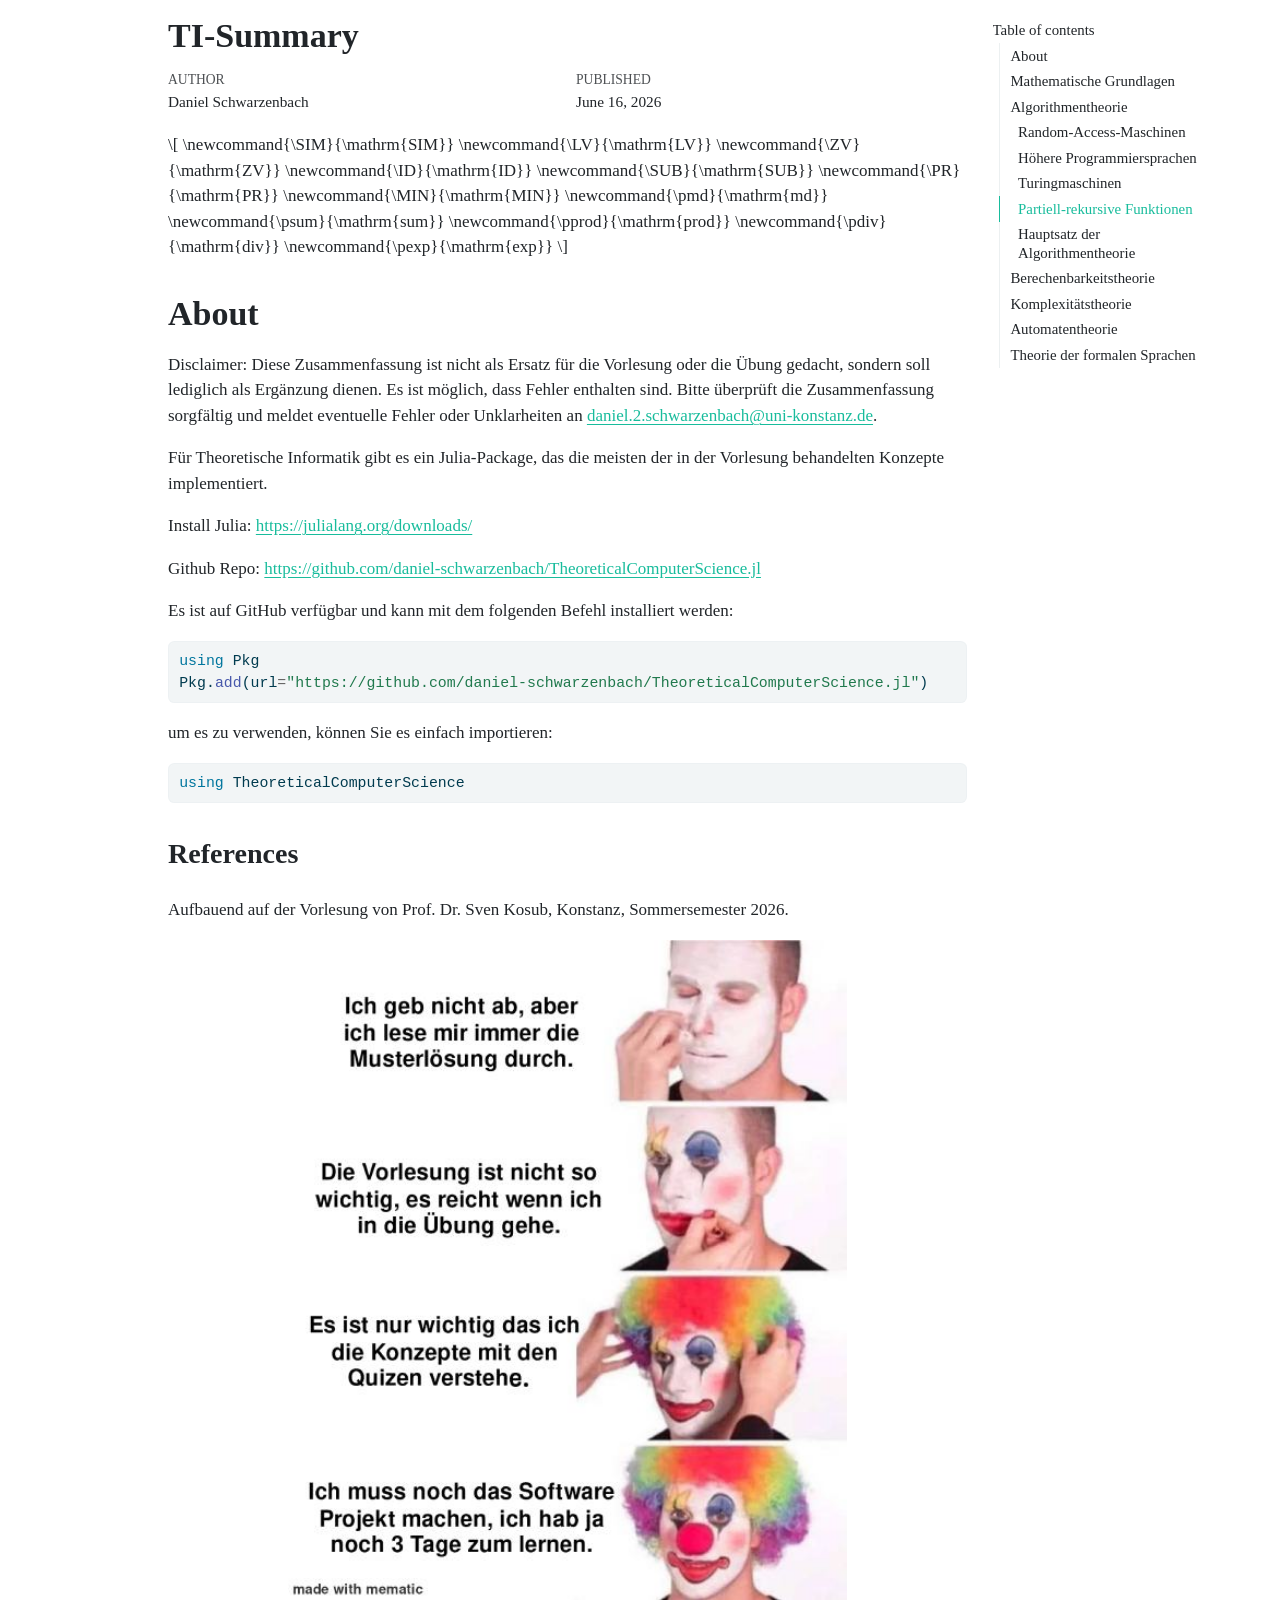
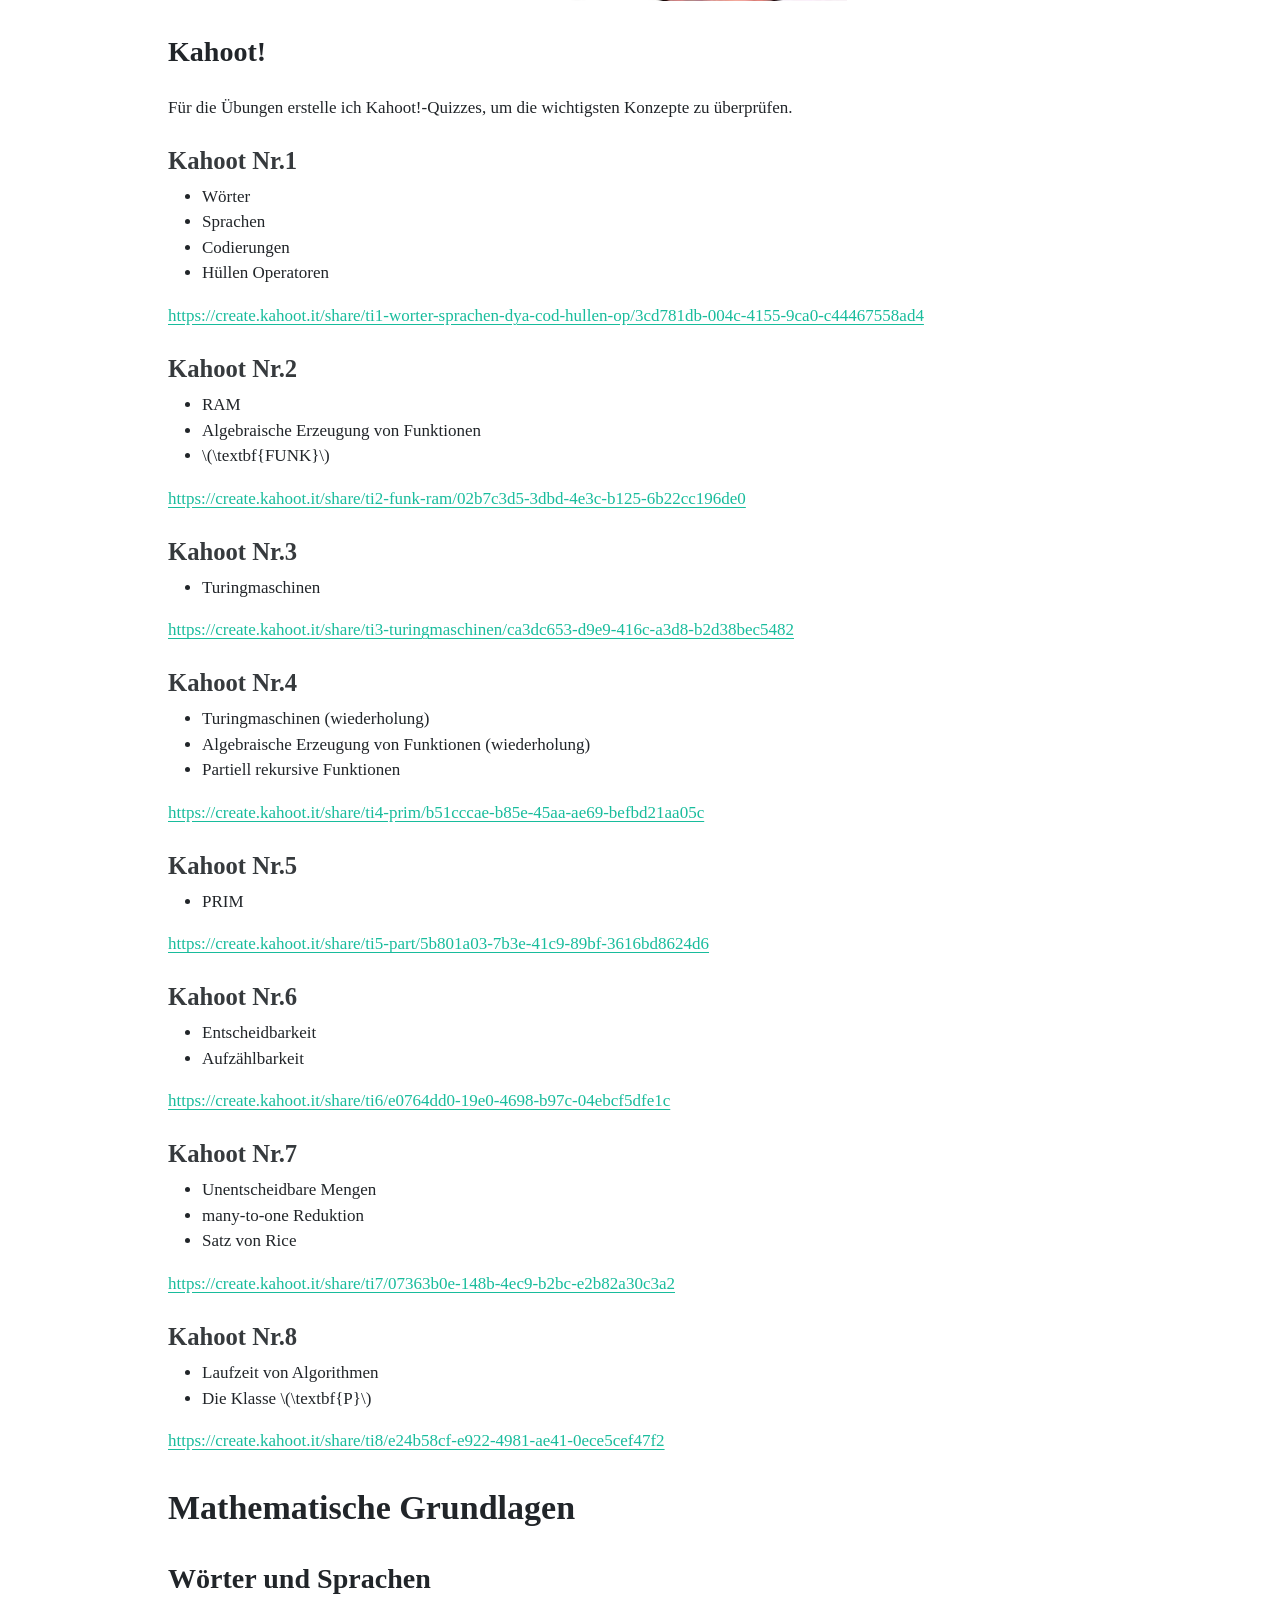
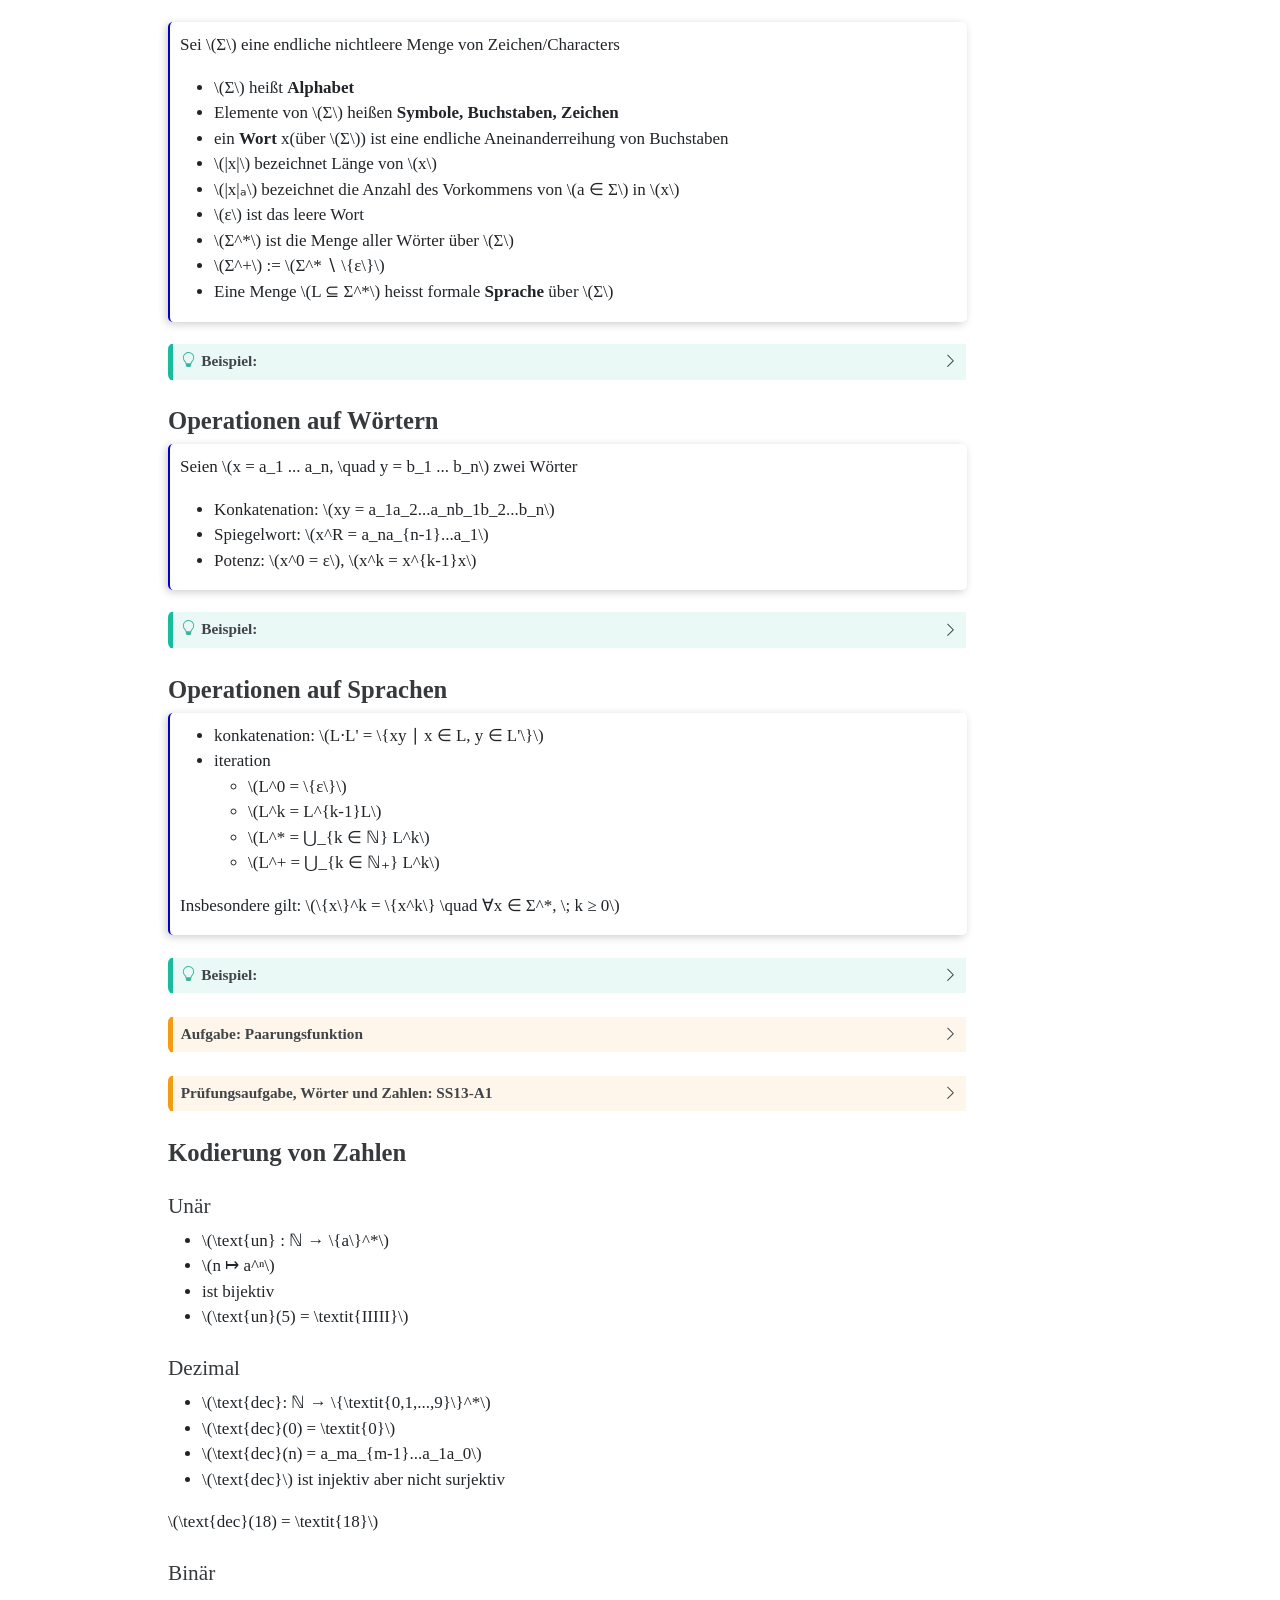
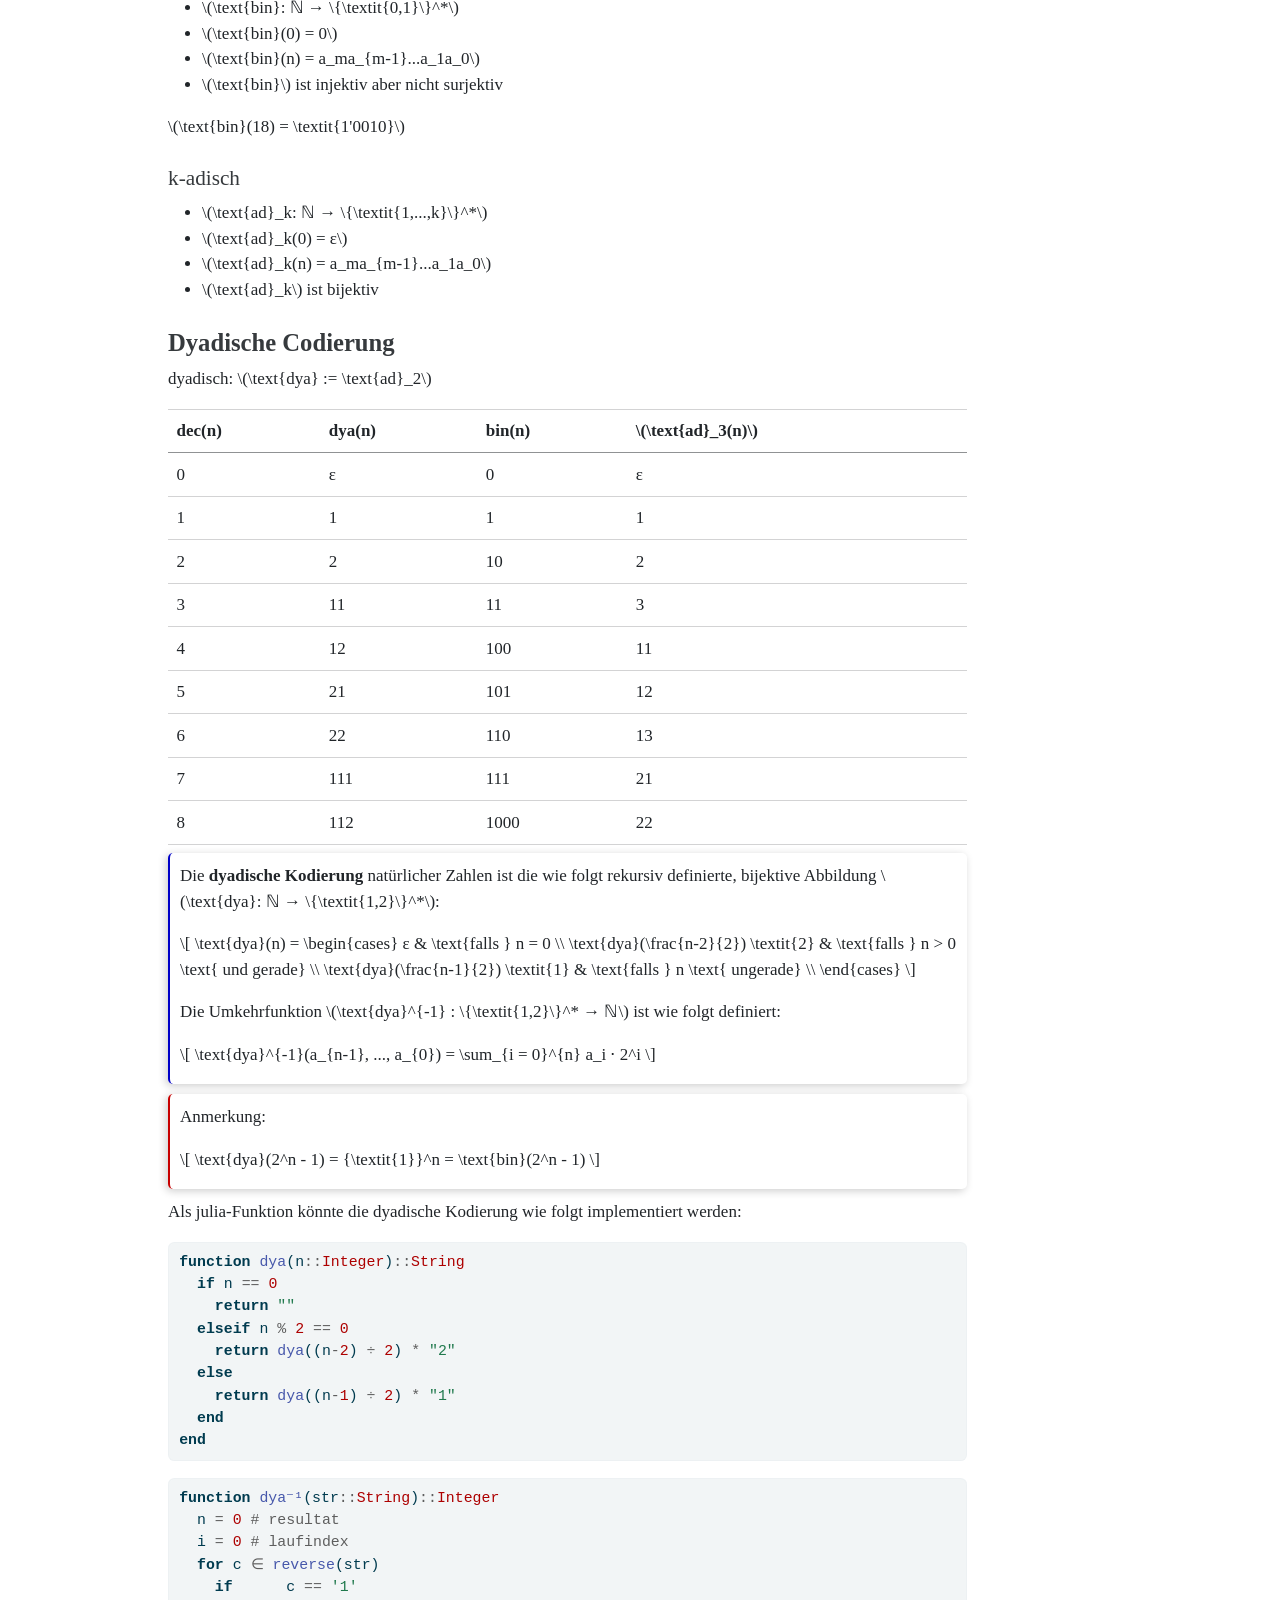
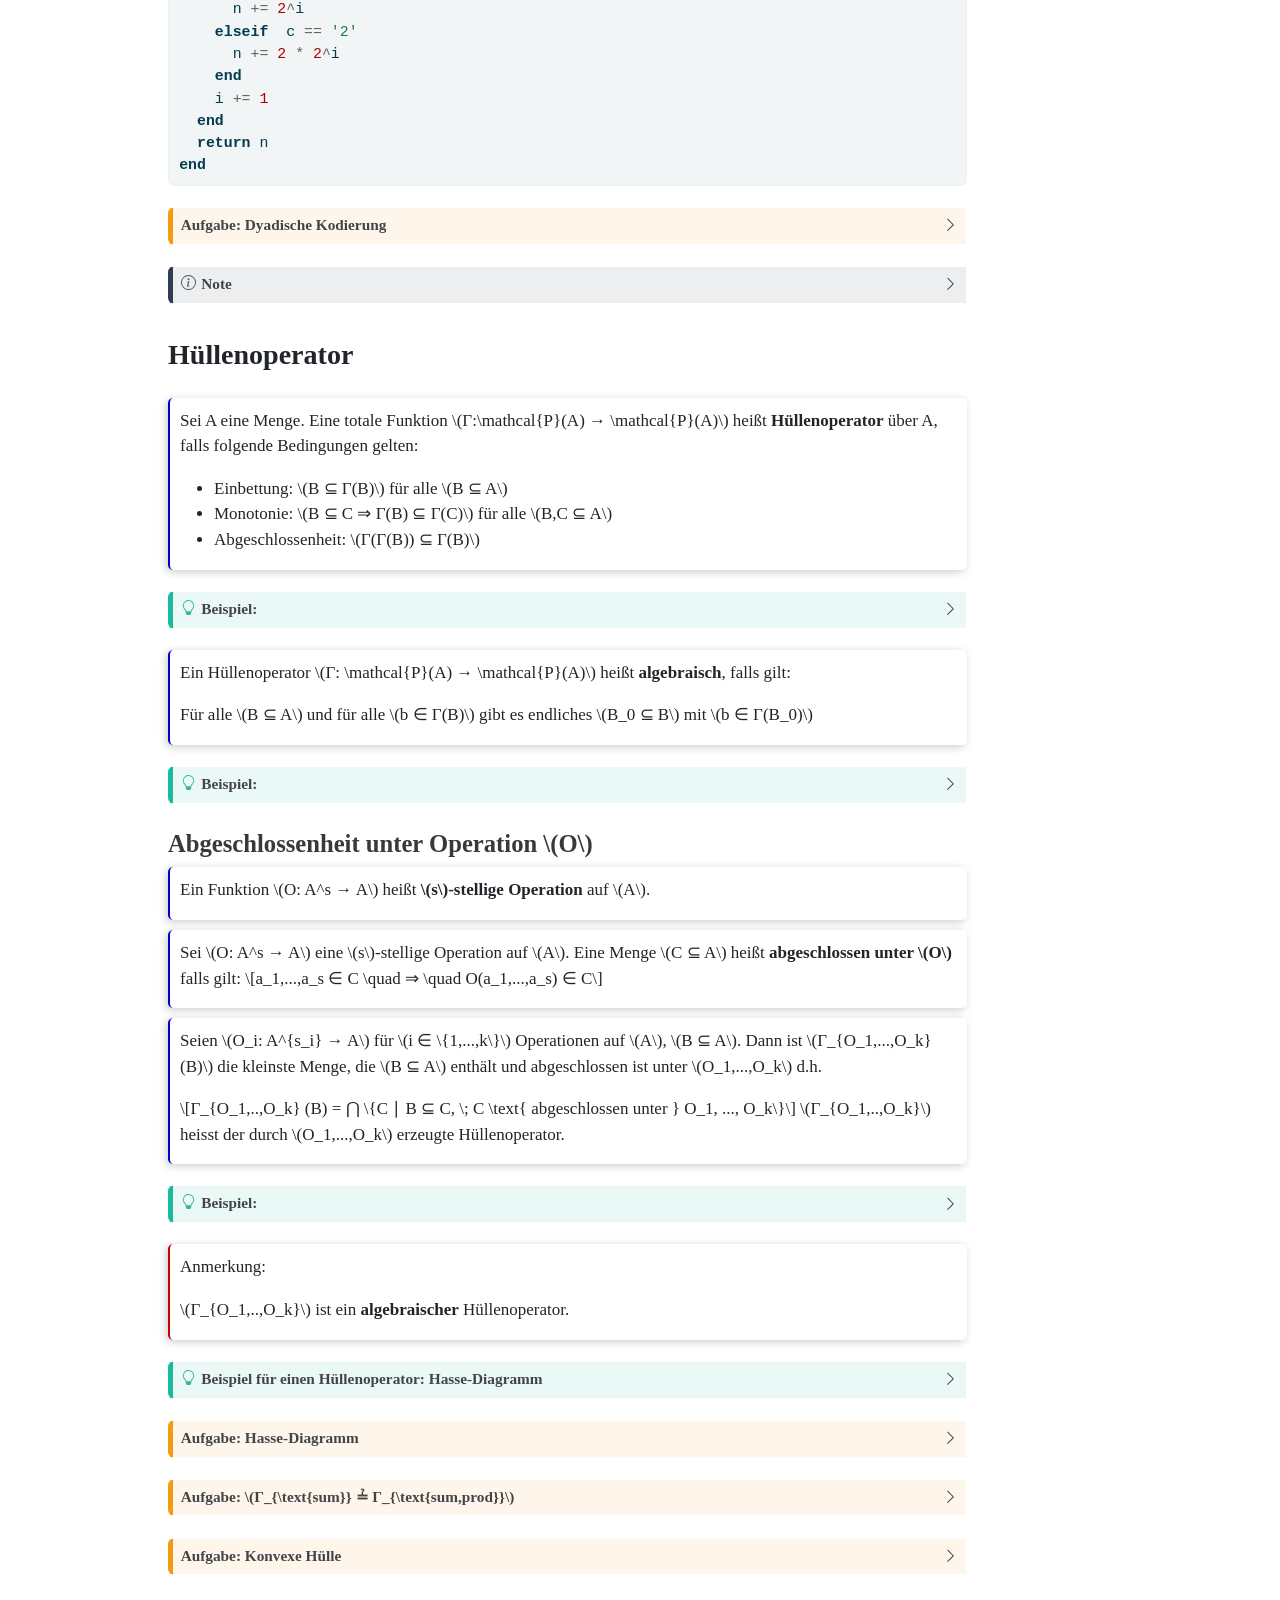
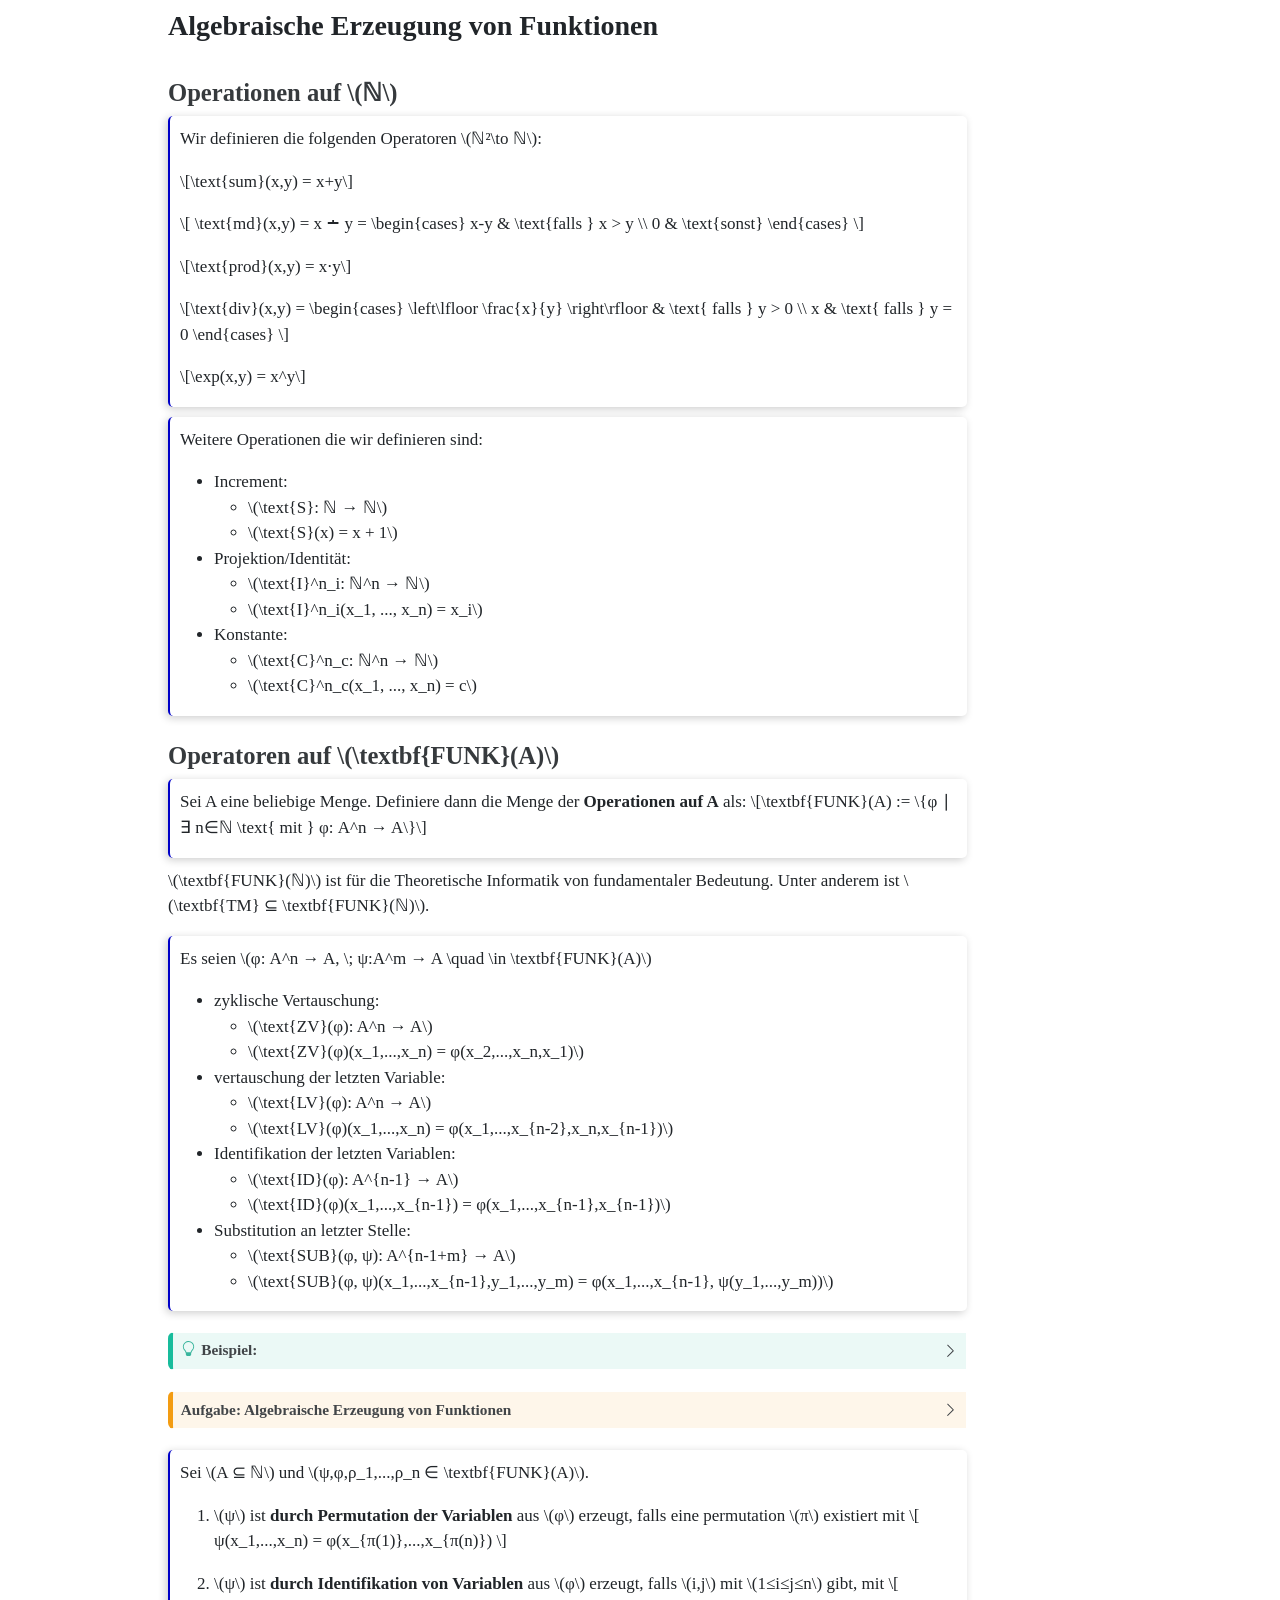
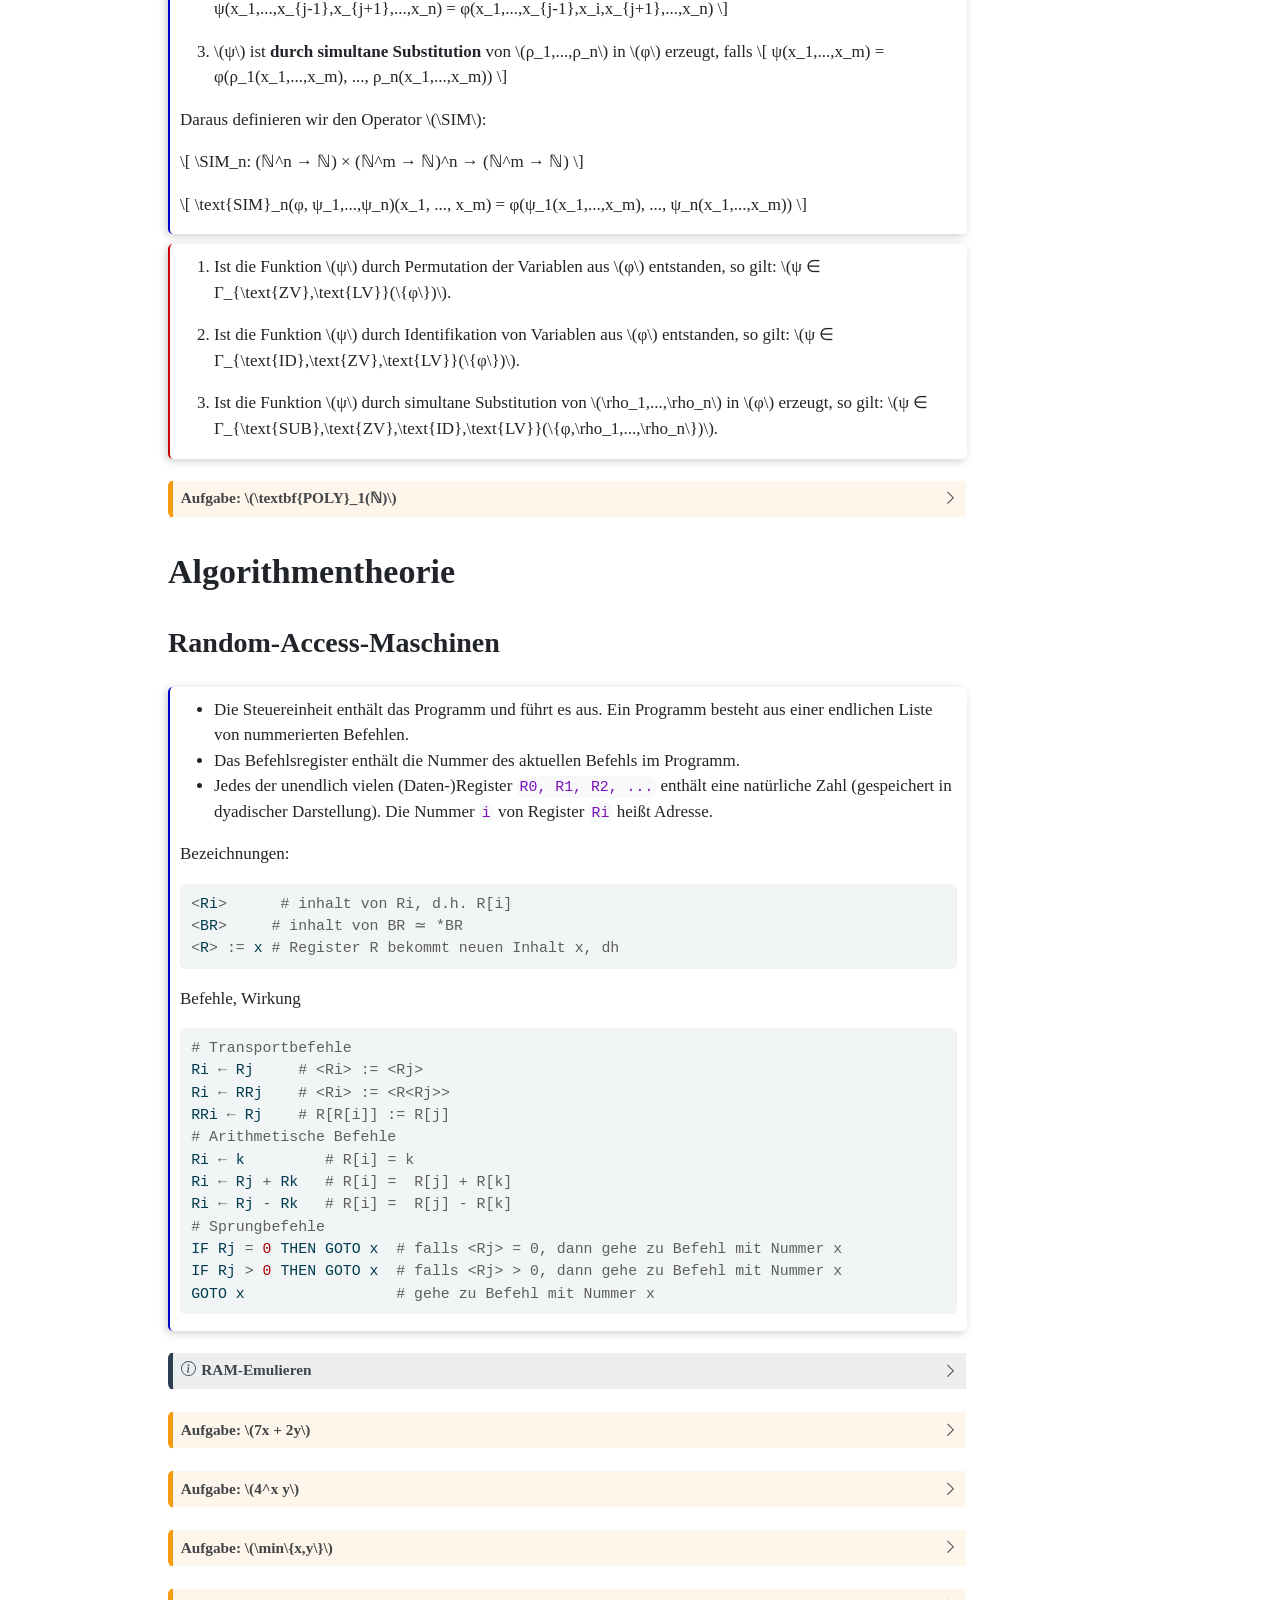
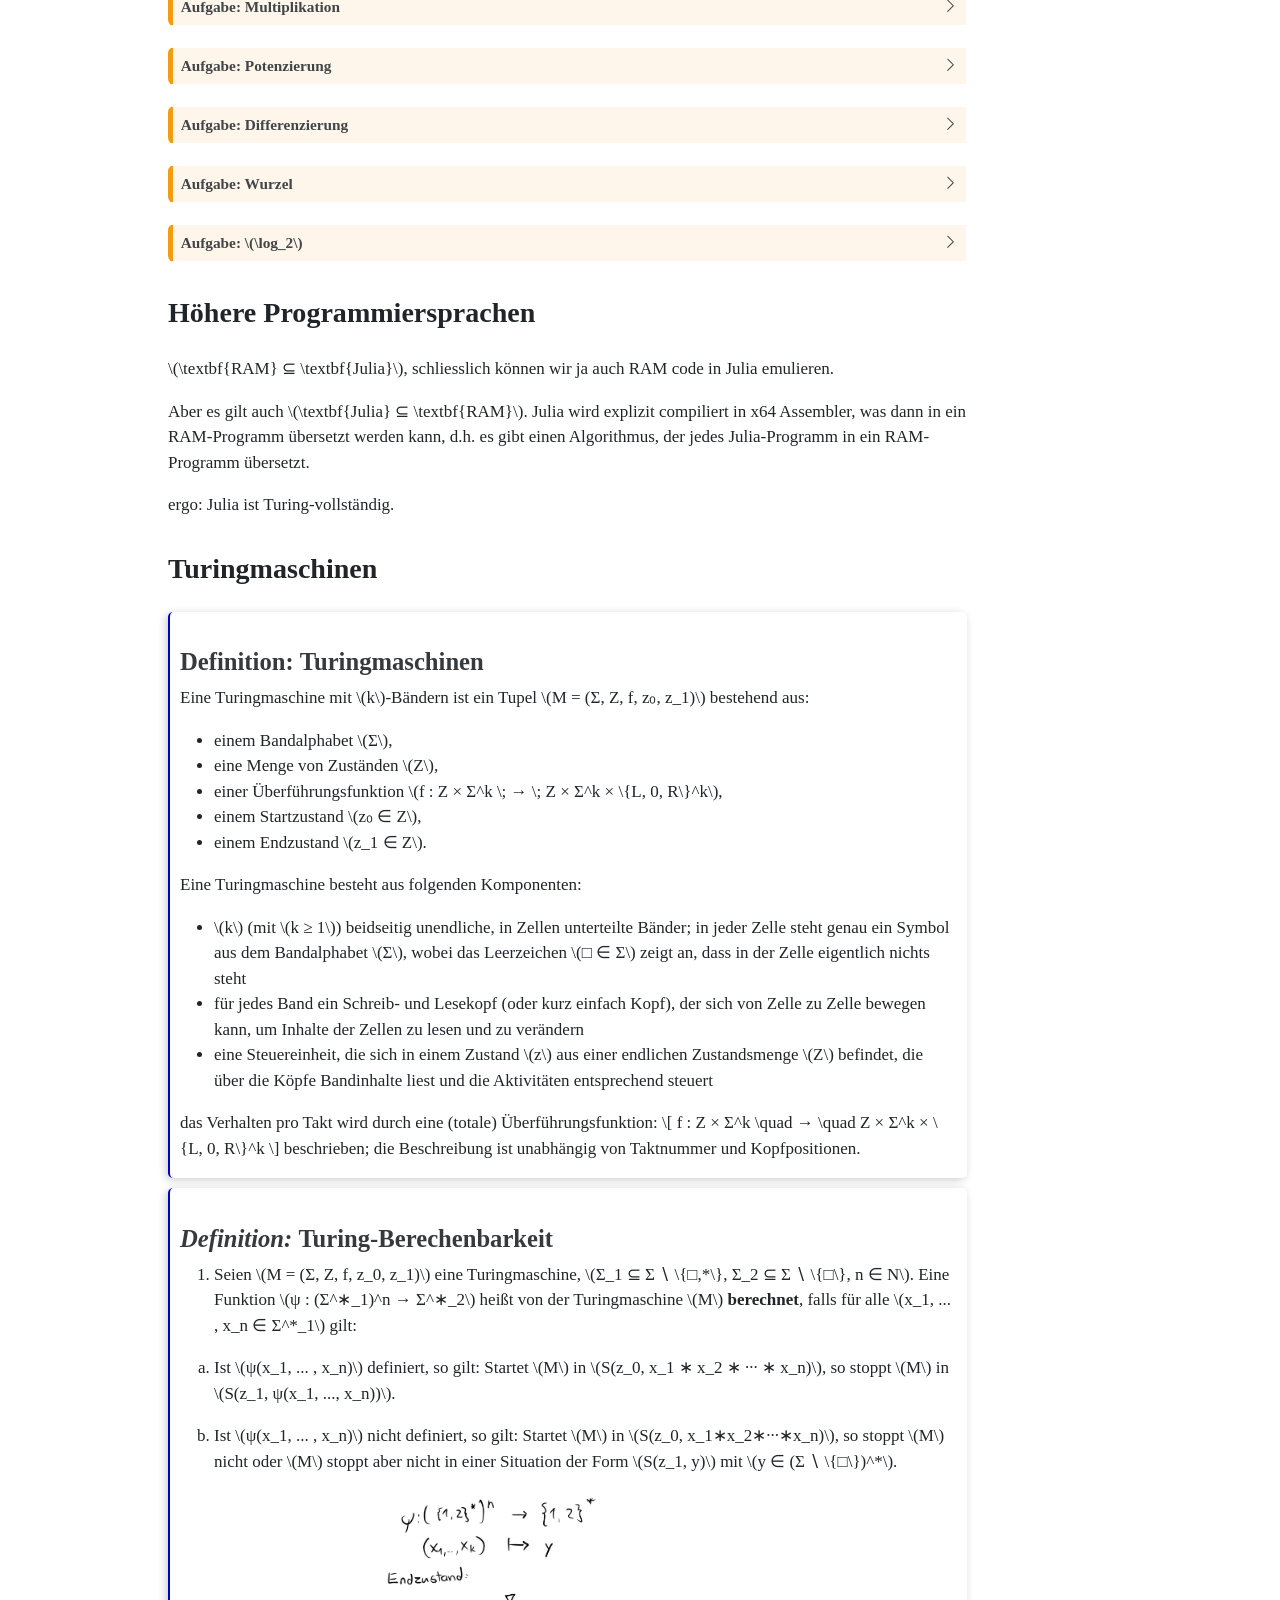
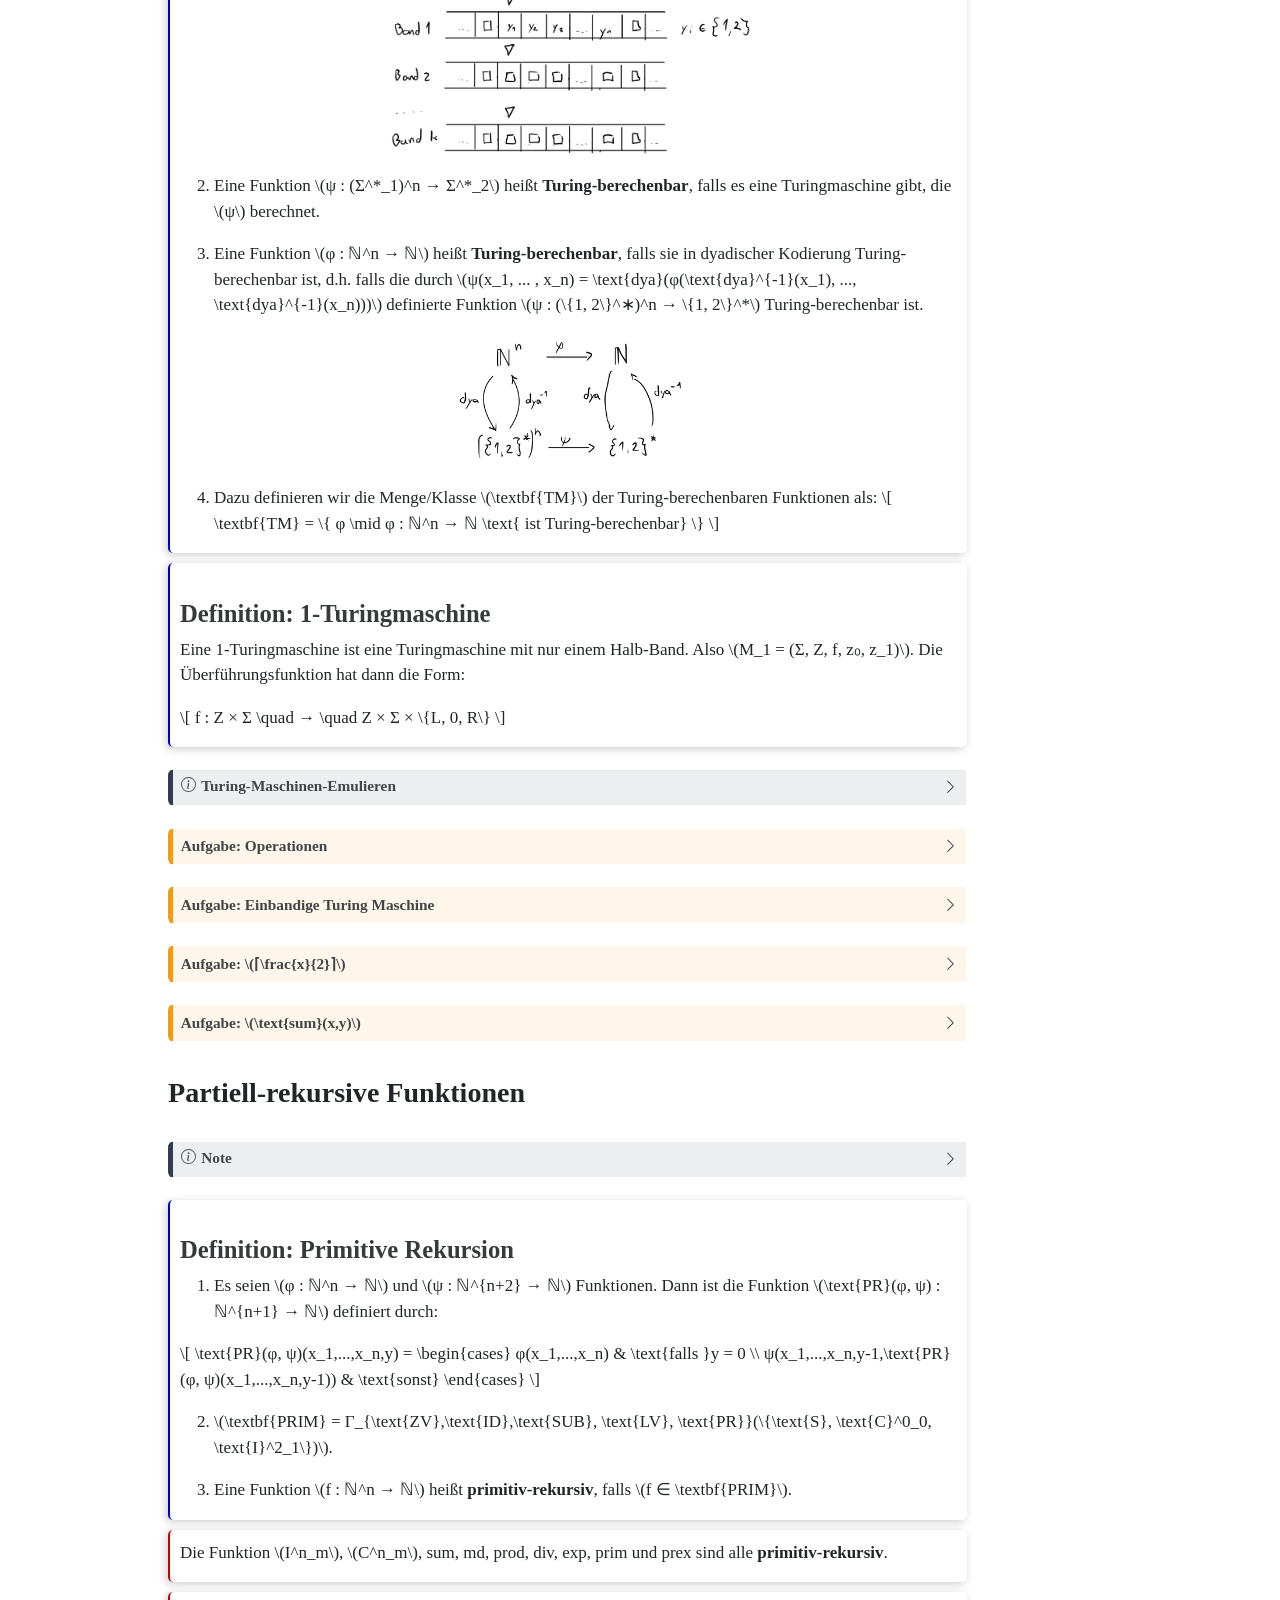
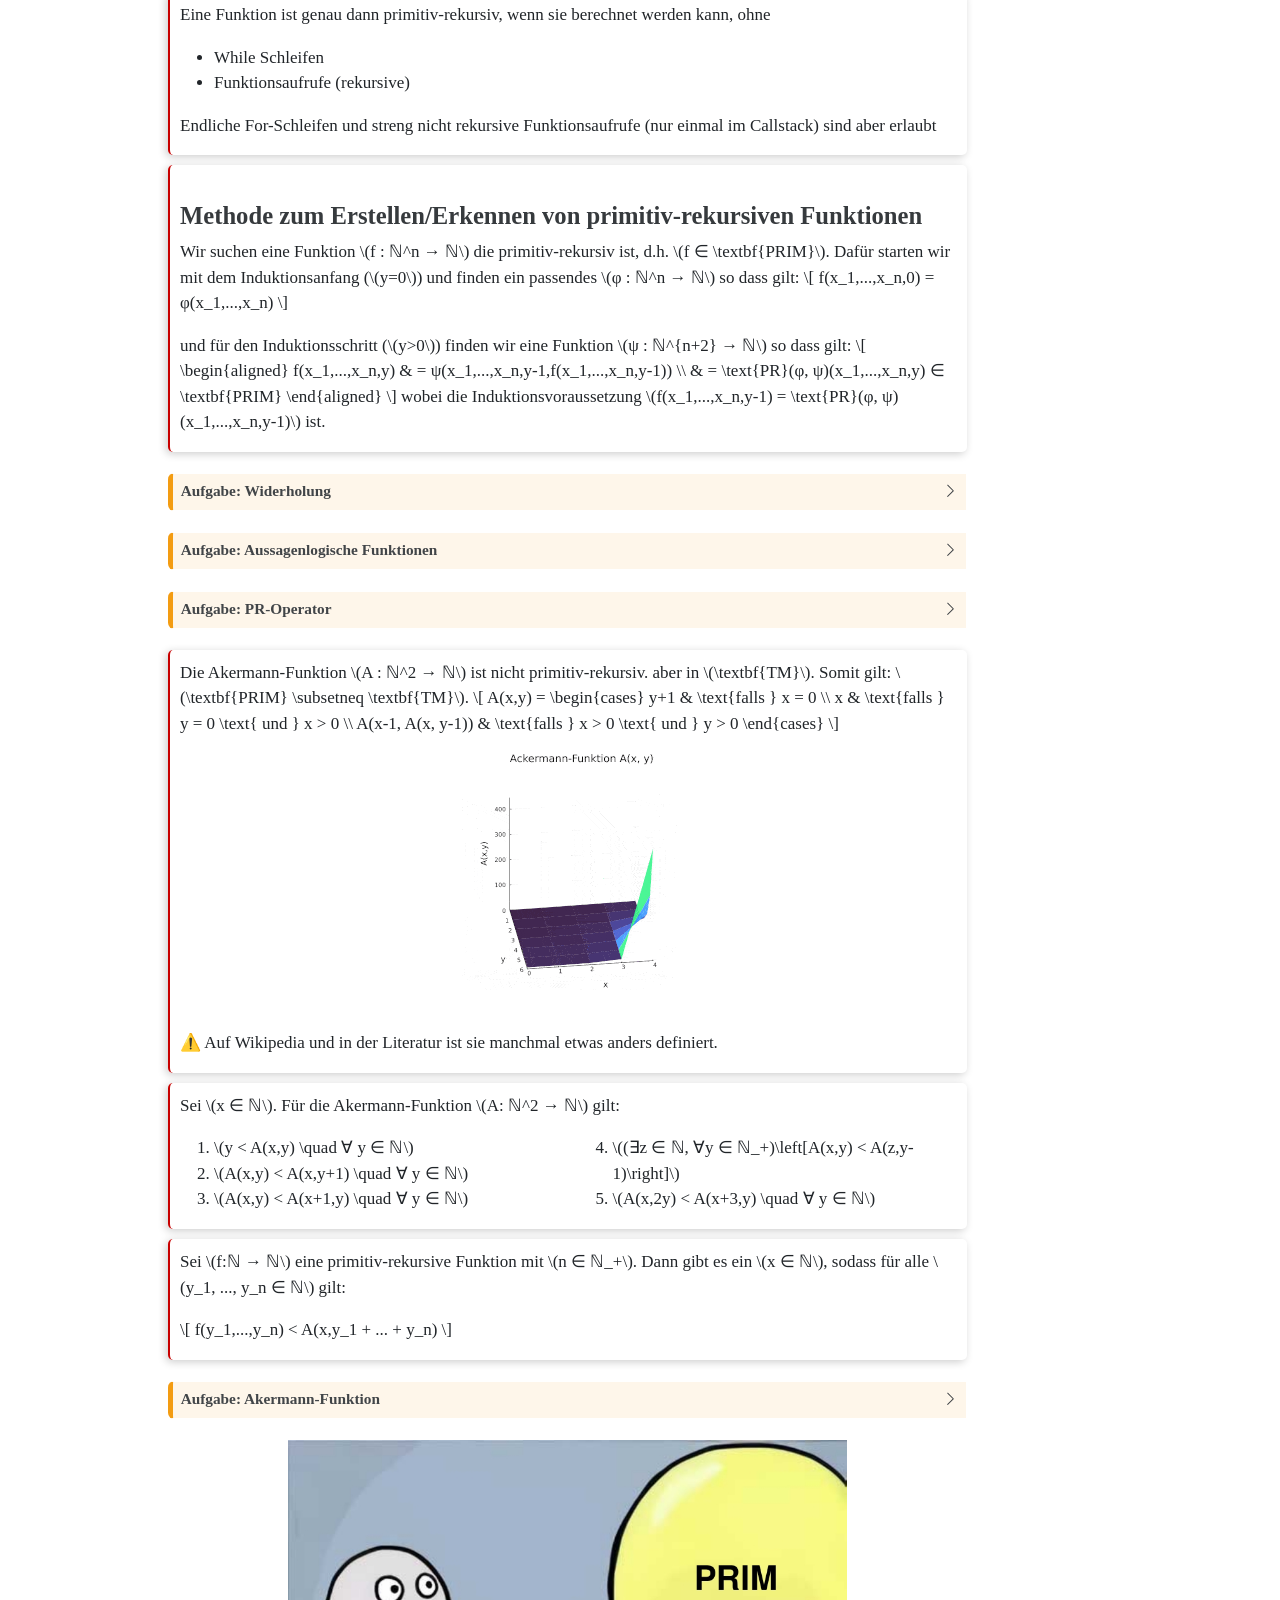
==== commit 304cb8ef: "corrected ram" ====
--- a/index.html
+++ b/index.html
@@ -207,7 +207,7 @@
 \]</span></p>
 <section id="about" class="level1">
 <h1>About</h1>
-<p>Disclaimer: Diese Zusammenfassung ist nicht als Ersatz für die Vorlesung oder die Übung gedacht, sondern soll lediglich als Ergänzung dienen. Es ist möglich, dass Fehler enthalten sind. Bitte überprüft die Zusammenfassung sorgfältig und meldet eventuelle Fehler oder Unklarheiten an daniel.2.schwarzenbach@uni-konstanz.de</p>
+<p>Disclaimer: Diese Zusammenfassung ist nicht als Ersatz für die Vorlesung oder die Übung gedacht, sondern soll lediglich als Ergänzung dienen. Es ist möglich, dass Fehler enthalten sind. Bitte überprüft die Zusammenfassung sorgfältig und meldet eventuelle Fehler oder Unklarheiten an <a href="mailto:daniel.2.schwarzenbach@uni-konstanz.de" class="email">daniel.2.schwarzenbach@uni-konstanz.de</a>.</p>
 <p>Für Theoretische Informatik gibt es ein Julia-Package, das die meisten der in der Vorlesung behandelten Konzepte implementiert.</p>
 <p>Install Julia: <a href="https://julialang.org/downloads/" class="uri">https://julialang.org/downloads/</a></p>
 <p>Github Repo: <a href="https://github.com/daniel-schwarzenbach/TheoreticalComputerScience.jl" class="uri">https://github.com/daniel-schwarzenbach/TheoreticalComputerScience.jl</a></p>
@@ -4542,11 +4542,17 @@
 <h2 class="anchored" data-anchor-id="nichtdeterministische-maschienen">Nichtdeterministische Maschienen</h2>
 <p>Wir können an bestimmten Stellen unsere Berechnungsmodelle in mehrere separate Threads aufteilen.</p>
 <center>
-<p><img src="./img/NThreads.jpg" class="img-fluid"></p>
+<p><img src="./img/NThreads.jpg" class="img-fluid" style="width:50.0%"></p>
 </center>
 <section id="nichtdeterministische-turingmaschinen" class="level3">
 <h3 class="anchored" data-anchor-id="nichtdeterministische-turingmaschinen">Nichtdeterministische Turingmaschinen</h3>
 <p>Statt einer Übergangsfunktion <span class="math inline">\(f: Z × Σ^k → Z × Σ × \{L, 0, R\}\)</span> haben wir eine binäre Übergangsrelation die nicht rechtseindeutig sein muss: <span class="math inline">\(R ⊆ (Z × Σ^k) × (Z × Σ × \{L, 0, R\})\)</span>.</p>
+<p>Dadurch können wir für die selbe linke Seite mehrere verschiedene rechte Seiten haben, z.B.</p>
+<ul>
+<li><span class="math inline">\(z_1a → z_2b\)</span></li>
+<li><span class="math inline">\(z_1a → z_3c\)</span></li>
+<li><span class="math inline">\(z_1a → z_1a\)</span></li>
+</ul>
 </section>
 <section id="nichtdeterministische-rams" class="level3">
 <h3 class="anchored" data-anchor-id="nichtdeterministische-rams">Nichtdeterministische RAMs</h3>
@@ -4561,13 +4567,22 @@
 <section id="nichtdeterministische-höhere-programmiersprachen" class="level3">
 <h3 class="anchored" data-anchor-id="nichtdeterministische-höhere-programmiersprachen">Nichtdeterministische Höhere Programmiersprachen</h3>
 <p>Wir können in julia ein macro <code>@ndet</code> definieren, das eine nichtdeterministische Verzweigung ermöglicht:</p>
-<div class="sourceCode" id="cb48"><pre class="sourceCode julia code-with-copy"><code class="sourceCode julia"><span id="cb48-1"><a href="#cb48-1" aria-hidden="true" tabindex="-1"></a><span class="pp">@ndet</span> <span class="cf">begin</span></span>
-<span id="cb48-2"><a href="#cb48-2" aria-hidden="true" tabindex="-1"></a>    s1 <span class="op">|</span></span>
-<span id="cb48-3"><a href="#cb48-3" aria-hidden="true" tabindex="-1"></a>    s2 <span class="op">|</span></span>
-<span id="cb48-4"><a href="#cb48-4" aria-hidden="true" tabindex="-1"></a>    s3 <span class="op">|</span></span>
-<span id="cb48-5"><a href="#cb48-5" aria-hidden="true" tabindex="-1"></a>    <span class="op">...|</span></span>
-<span id="cb48-6"><a href="#cb48-6" aria-hidden="true" tabindex="-1"></a>    sn</span>
-<span id="cb48-7"><a href="#cb48-7" aria-hidden="true" tabindex="-1"></a><span class="cf">end</span></span></code><button title="Copy to Clipboard" class="code-copy-button"><i class="bi"></i></button></pre></div>
+<div class="sourceCode" id="cb48"><pre class="sourceCode julia code-with-copy"><code class="sourceCode julia"><span id="cb48-1"><a href="#cb48-1" aria-hidden="true" tabindex="-1"></a><span class="kw">function</span> <span class="fu">f</span>(x<span class="op">::</span><span class="dt">Vector{Integer}</span>)</span>
+<span id="cb48-2"><a href="#cb48-2" aria-hidden="true" tabindex="-1"></a>    l <span class="op">=</span> <span class="fu">length</span>(x)</span>
+<span id="cb48-3"><a href="#cb48-3" aria-hidden="true" tabindex="-1"></a>    result <span class="op">=</span> <span class="fl">0</span></span>
+<span id="cb48-4"><a href="#cb48-4" aria-hidden="true" tabindex="-1"></a>    <span class="cf">for</span> i <span class="op">∈</span> <span class="fl">1</span><span class="op">:</span>l</span>
+<span id="cb48-5"><a href="#cb48-5" aria-hidden="true" tabindex="-1"></a>        <span class="co"># nichtdeterministische Verzweigung mit 3 Threads</span></span>
+<span id="cb48-6"><a href="#cb48-6" aria-hidden="true" tabindex="-1"></a>        <span class="pp">@ndet</span> <span class="cf">begin</span></span>
+<span id="cb48-7"><a href="#cb48-7" aria-hidden="true" tabindex="-1"></a>            result <span class="op">+=</span> x[i] <span class="op">|</span></span>
+<span id="cb48-8"><a href="#cb48-8" aria-hidden="true" tabindex="-1"></a>            result <span class="op">-=</span> x[i] <span class="op">|</span></span>
+<span id="cb48-9"><a href="#cb48-9" aria-hidden="true" tabindex="-1"></a>            result <span class="op">=</span> result</span>
+<span id="cb48-10"><a href="#cb48-10" aria-hidden="true" tabindex="-1"></a>        <span class="cf">end</span></span>
+<span id="cb48-11"><a href="#cb48-11" aria-hidden="true" tabindex="-1"></a>        <span class="cf">if</span> result <span class="op">=</span> <span class="fl">10</span></span>
+<span id="cb48-12"><a href="#cb48-12" aria-hidden="true" tabindex="-1"></a>            <span class="cf">return</span> <span class="cn">true</span></span>
+<span id="cb48-13"><a href="#cb48-13" aria-hidden="true" tabindex="-1"></a>        <span class="cf">end</span></span>
+<span id="cb48-14"><a href="#cb48-14" aria-hidden="true" tabindex="-1"></a>    <span class="cf">end</span></span>
+<span id="cb48-15"><a href="#cb48-15" aria-hidden="true" tabindex="-1"></a>    <span class="cf">return</span> <span class="cn">false</span></span>
+<span id="cb48-16"><a href="#cb48-16" aria-hidden="true" tabindex="-1"></a><span class="kw">end</span></span></code><button title="Copy to Clipboard" class="code-copy-button"><i class="bi"></i></button></pre></div>
 <div class="def">
 <p><strong>Definition 11</strong></p>
 <p>Sei <span class="math inline">\(M\)</span> ein nichtdeterministischer Algorithmus.</p>
@@ -4646,10 +4661,10 @@
 </div>
 <div id="callout-121" class="callout-121-contents callout-collapse collapse">
 <div class="callout-body-container callout-body">
-<div class="sourceCode" id="cb49"><pre class="sourceCode julia code-with-copy"><code class="sourceCode julia"><span id="cb49-1"><a href="#cb49-1" aria-hidden="true" tabindex="-1"></a><span class="kw">function</span> <span class="fu">SOS</span>(b, a<span class="op">::</span><span class="dt">Vector{Int}</span>)</span>
+<div class="sourceCode" id="cb49"><pre class="sourceCode julia code-with-copy"><code class="sourceCode julia"><span id="cb49-1"><a href="#cb49-1" aria-hidden="true" tabindex="-1"></a><span class="kw">function</span> <span class="fu">c_SOS</span>(b, a<span class="op">::</span><span class="dt">Vector{Int}</span>)</span>
 <span id="cb49-2"><a href="#cb49-2" aria-hidden="true" tabindex="-1"></a>    l <span class="op">=</span> <span class="fu">length</span>(a)</span>
 <span id="cb49-3"><a href="#cb49-3" aria-hidden="true" tabindex="-1"></a>    sum <span class="op">=</span> <span class="fl">0</span></span>
-<span id="cb49-4"><a href="#cb49-4" aria-hidden="true" tabindex="-1"></a>    <span class="cf">for</span> i <span class="kw">in</span> <span class="fl">1</span><span class="op">:</span>l</span>
+<span id="cb49-4"><a href="#cb49-4" aria-hidden="true" tabindex="-1"></a>    <span class="cf">for</span> i <span class="op">∈</span> <span class="fl">1</span><span class="op">:</span>l</span>
 <span id="cb49-5"><a href="#cb49-5" aria-hidden="true" tabindex="-1"></a>        <span class="pp">@ndet</span> <span class="cf">begin</span></span>
 <span id="cb49-6"><a href="#cb49-6" aria-hidden="true" tabindex="-1"></a>            <span class="co"># wähle a[i] in die Teilmenge</span></span>
 <span id="cb49-7"><a href="#cb49-7" aria-hidden="true" tabindex="-1"></a>            sum <span class="op">+=</span> a[i] <span class="op">|</span></span>
@@ -4665,7 +4680,7 @@
 <span id="cb49-17"><a href="#cb49-17" aria-hidden="true" tabindex="-1"></a><span class="kw">end</span></span></code><button title="Copy to Clipboard" class="code-copy-button"><i class="bi"></i></button></pre></div>
 <p>Da die Schleife <span class="math inline">\(l\)</span>-mal durchlaufen wird und <span class="math inline">\(l ≤ n\)</span>. Die Laufzeis ist damit:</p>
 <p><span class="math display">\[
-t(b, a) = 5l + 2 ≤ 5n + 2
+t(|b|, |a|) = 5l + 2 ≤ 5n + 2
 \]</span></p>
 <p>und damit sicher in <span class="math inline">\(\mathcal{O}(p(n))\)</span>. ⚠️ Das heißt <strong>nicht</strong> das <span class="math inline">\(\text{SOS} ∈ \textbf{NLIN}\)</span> ist, da wir die Zeitklassen mit Turingmaschinen definieren und nicht mit RAMs.</p>
 </div>
@@ -4689,20 +4704,25 @@
 <div class="sourceCode" id="cb50"><pre class="sourceCode ram code-with-copy"><code class="sourceCode ram"><span id="cb50-1"><a href="#cb50-1" aria-hidden="true" tabindex="-1"></a>0   R(m<span class="fu">+</span><span class="bn">1</span>) <span class="fu">←</span> <span class="bn">0</span> <span class="co"># summe</span></span>
 <span id="cb50-2"><a href="#cb50-2" aria-hidden="true" tabindex="-1"></a>1   R(m<span class="fu">+</span><span class="bn">2</span>) <span class="fu">←</span> <span class="bn">1</span> <span class="co"># index i</span></span>
 <span id="cb50-3"><a href="#cb50-3" aria-hidden="true" tabindex="-1"></a>2   R(m<span class="fu">+</span><span class="bn">3</span>) <span class="fu">←</span> (m) <span class="co"># l</span></span>
-<span id="cb50-4"><a href="#cb50-4" aria-hidden="true" tabindex="-1"></a>3   <span class="kw">IF</span> R(m<span class="fu">+</span><span class="bn">2</span>) &gt; R(m<span class="fu">+</span><span class="bn">3</span>) <span class="kw">GOTO</span> <span class="bn">11</span> <span class="co"># i &gt; l Schlaufe</span></span>
-<span id="cb50-5"><a href="#cb50-5" aria-hidden="true" tabindex="-1"></a></span>
-<span id="cb50-6"><a href="#cb50-6" aria-hidden="true" tabindex="-1"></a><span class="co"># nichtdeterministische Auswahl von a[i] aus der Menge A</span></span>
-<span id="cb50-7"><a href="#cb50-7" aria-hidden="true" tabindex="-1"></a>4   R(m<span class="fu">+</span><span class="bn">1</span>) <span class="fu">←</span> R(m<span class="fu">+</span><span class="bn">1</span>) <span class="fu">+</span> RR(m<span class="fu">+</span><span class="bn">2</span>) <span class="co"># summe = summe + a[i]</span></span>
-<span id="cb50-8"><a href="#cb50-8" aria-hidden="true" tabindex="-1"></a>4   R(m<span class="fu">+</span><span class="bn">1</span>) <span class="fu">←</span> R(m<span class="fu">+</span><span class="bn">1</span>)</span>
-<span id="cb50-9"><a href="#cb50-9" aria-hidden="true" tabindex="-1"></a></span>
-<span id="cb50-10"><a href="#cb50-10" aria-hidden="true" tabindex="-1"></a>5   R(m<span class="fu">+</span><span class="bn">4</span>) <span class="fu">←</span> <span class="dt">R0</span> <span class="fu">-</span> R(m<span class="fu">+</span><span class="bn">1</span>) <span class="co"># summe - b</span></span>
-<span id="cb50-11"><a href="#cb50-11" aria-hidden="true" tabindex="-1"></a>6   <span class="kw">IF</span> R(m<span class="fu">+</span><span class="bn">4</span>) &gt; <span class="bn">0</span> <span class="kw">GOTO</span> <span class="bn">11</span> <span class="co"># summe &gt; b</span></span>
-<span id="cb50-12"><a href="#cb50-12" aria-hidden="true" tabindex="-1"></a>7   <span class="kw">IF</span> R(m<span class="fu">+</span><span class="bn">4</span>) <span class="fu">=</span> <span class="bn">0</span> <span class="kw">GOTO</span> <span class="bn">9</span> <span class="co"># summe = b</span></span>
-<span id="cb50-13"><a href="#cb50-13" aria-hidden="true" tabindex="-1"></a>8   <span class="kw">GOTO</span> <span class="bn">3</span></span>
-<span id="cb50-14"><a href="#cb50-14" aria-hidden="true" tabindex="-1"></a>9   <span class="dt">R0</span> <span class="fu">←</span> <span class="bn">1</span> <span class="co"># summe = b</span></span>
-<span id="cb50-15"><a href="#cb50-15" aria-hidden="true" tabindex="-1"></a>10  <span class="kw">STOP</span></span>
-<span id="cb50-16"><a href="#cb50-16" aria-hidden="true" tabindex="-1"></a>11  <span class="dt">R0</span> <span class="fu">←</span> <span class="bn">0</span> <span class="co"># summe != b</span></span>
-<span id="cb50-17"><a href="#cb50-17" aria-hidden="true" tabindex="-1"></a>12  <span class="kw">STOP</span></span></code><button title="Copy to Clipboard" class="code-copy-button"><i class="bi"></i></button></pre></div>
+<span id="cb50-4"><a href="#cb50-4" aria-hidden="true" tabindex="-1"></a>3   R(m<span class="fu">+</span><span class="bn">4</span>) <span class="fu">←</span> <span class="bn">1</span> <span class="co"># für i+1</span></span>
+<span id="cb50-5"><a href="#cb50-5" aria-hidden="true" tabindex="-1"></a>4   R(m<span class="fu">+</span><span class="bn">5</span>) <span class="fu">←</span> R(m<span class="fu">+</span><span class="bn">2</span>) <span class="fu">-</span> R(m<span class="fu">+</span><span class="bn">3</span>) <span class="co"># i - l</span></span>
+<span id="cb50-6"><a href="#cb50-6" aria-hidden="true" tabindex="-1"></a>5   <span class="kw">IF</span> R(m<span class="fu">+</span><span class="bn">5</span>) &gt; <span class="bn">0</span> <span class="kw">GOTO</span> <span class="bn">15</span> <span class="co"># i ∈ 1:l Schlaufe</span></span>
+<span id="cb50-7"><a href="#cb50-7" aria-hidden="true" tabindex="-1"></a></span>
+<span id="cb50-8"><a href="#cb50-8" aria-hidden="true" tabindex="-1"></a><span class="co"># nichtdeterministische Auswahl von a[i] aus der Menge A</span></span>
+<span id="cb50-9"><a href="#cb50-9" aria-hidden="true" tabindex="-1"></a>6   R(m<span class="fu">+</span><span class="bn">1</span>) <span class="fu">←</span> R(m<span class="fu">+</span><span class="bn">1</span>) <span class="fu">+</span> RR(m<span class="fu">+</span><span class="bn">2</span>) <span class="co"># summe = summe + a[i]</span></span>
+<span id="cb50-10"><a href="#cb50-10" aria-hidden="true" tabindex="-1"></a>6   R(m<span class="fu">+</span><span class="bn">1</span>) <span class="fu">←</span> R(m<span class="fu">+</span><span class="bn">1</span>)</span>
+<span id="cb50-11"><a href="#cb50-11" aria-hidden="true" tabindex="-1"></a></span>
+<span id="cb50-12"><a href="#cb50-12" aria-hidden="true" tabindex="-1"></a>7   R(m<span class="fu">+</span><span class="bn">5</span>) <span class="fu">←</span> R(m<span class="fu">+</span><span class="bn">1</span>) <span class="fu">-</span> <span class="dt">R0</span> <span class="co"># summe - b</span></span>
+<span id="cb50-13"><a href="#cb50-13" aria-hidden="true" tabindex="-1"></a>8   R(m<span class="fu">+</span><span class="bn">6</span>) <span class="fu">←</span> <span class="dt">R0</span> <span class="fu">-</span> R(m<span class="fu">+</span><span class="bn">1</span>) <span class="co"># b - summe</span></span>
+<span id="cb50-14"><a href="#cb50-14" aria-hidden="true" tabindex="-1"></a>9   <span class="kw">IF</span> R(m<span class="fu">+</span><span class="bn">5</span>) &gt; <span class="bn">0</span> <span class="kw">GOTO</span> <span class="bn">15</span> <span class="co"># summe &gt; b</span></span>
+<span id="cb50-15"><a href="#cb50-15" aria-hidden="true" tabindex="-1"></a>10   <span class="kw">IF</span> R(m<span class="fu">+</span><span class="bn">6</span>) <span class="fu">=</span> <span class="bn">0</span> <span class="kw">GOTO</span> <span class="bn">13</span> <span class="co"># summe == b</span></span>
+<span id="cb50-16"><a href="#cb50-16" aria-hidden="true" tabindex="-1"></a>11  R(m<span class="fu">+</span><span class="bn">2</span>) <span class="fu">←</span> R(m<span class="fu">+</span><span class="bn">2</span>) <span class="fu">+</span> R(m<span class="fu">+</span><span class="bn">4</span>) <span class="co"># i = i + 1</span></span>
+<span id="cb50-17"><a href="#cb50-17" aria-hidden="true" tabindex="-1"></a>12  <span class="kw">GOTO</span> <span class="bn">3</span></span>
+<span id="cb50-18"><a href="#cb50-18" aria-hidden="true" tabindex="-1"></a><span class="co"># Resultat ausgeben</span></span>
+<span id="cb50-19"><a href="#cb50-19" aria-hidden="true" tabindex="-1"></a>13  <span class="dt">R0</span> <span class="fu">←</span> <span class="bn">1</span> <span class="co"># summe = b</span></span>
+<span id="cb50-20"><a href="#cb50-20" aria-hidden="true" tabindex="-1"></a>14  <span class="kw">STOP</span></span>
+<span id="cb50-21"><a href="#cb50-21" aria-hidden="true" tabindex="-1"></a>15  <span class="dt">R0</span> <span class="fu">←</span> <span class="bn">0</span> <span class="co"># summe != b</span></span>
+<span id="cb50-22"><a href="#cb50-22" aria-hidden="true" tabindex="-1"></a>16  <span class="kw">STOP</span></span></code><button title="Copy to Clipboard" class="code-copy-button"><i class="bi"></i></button></pre></div>
 </div>
 </div>
 </div>
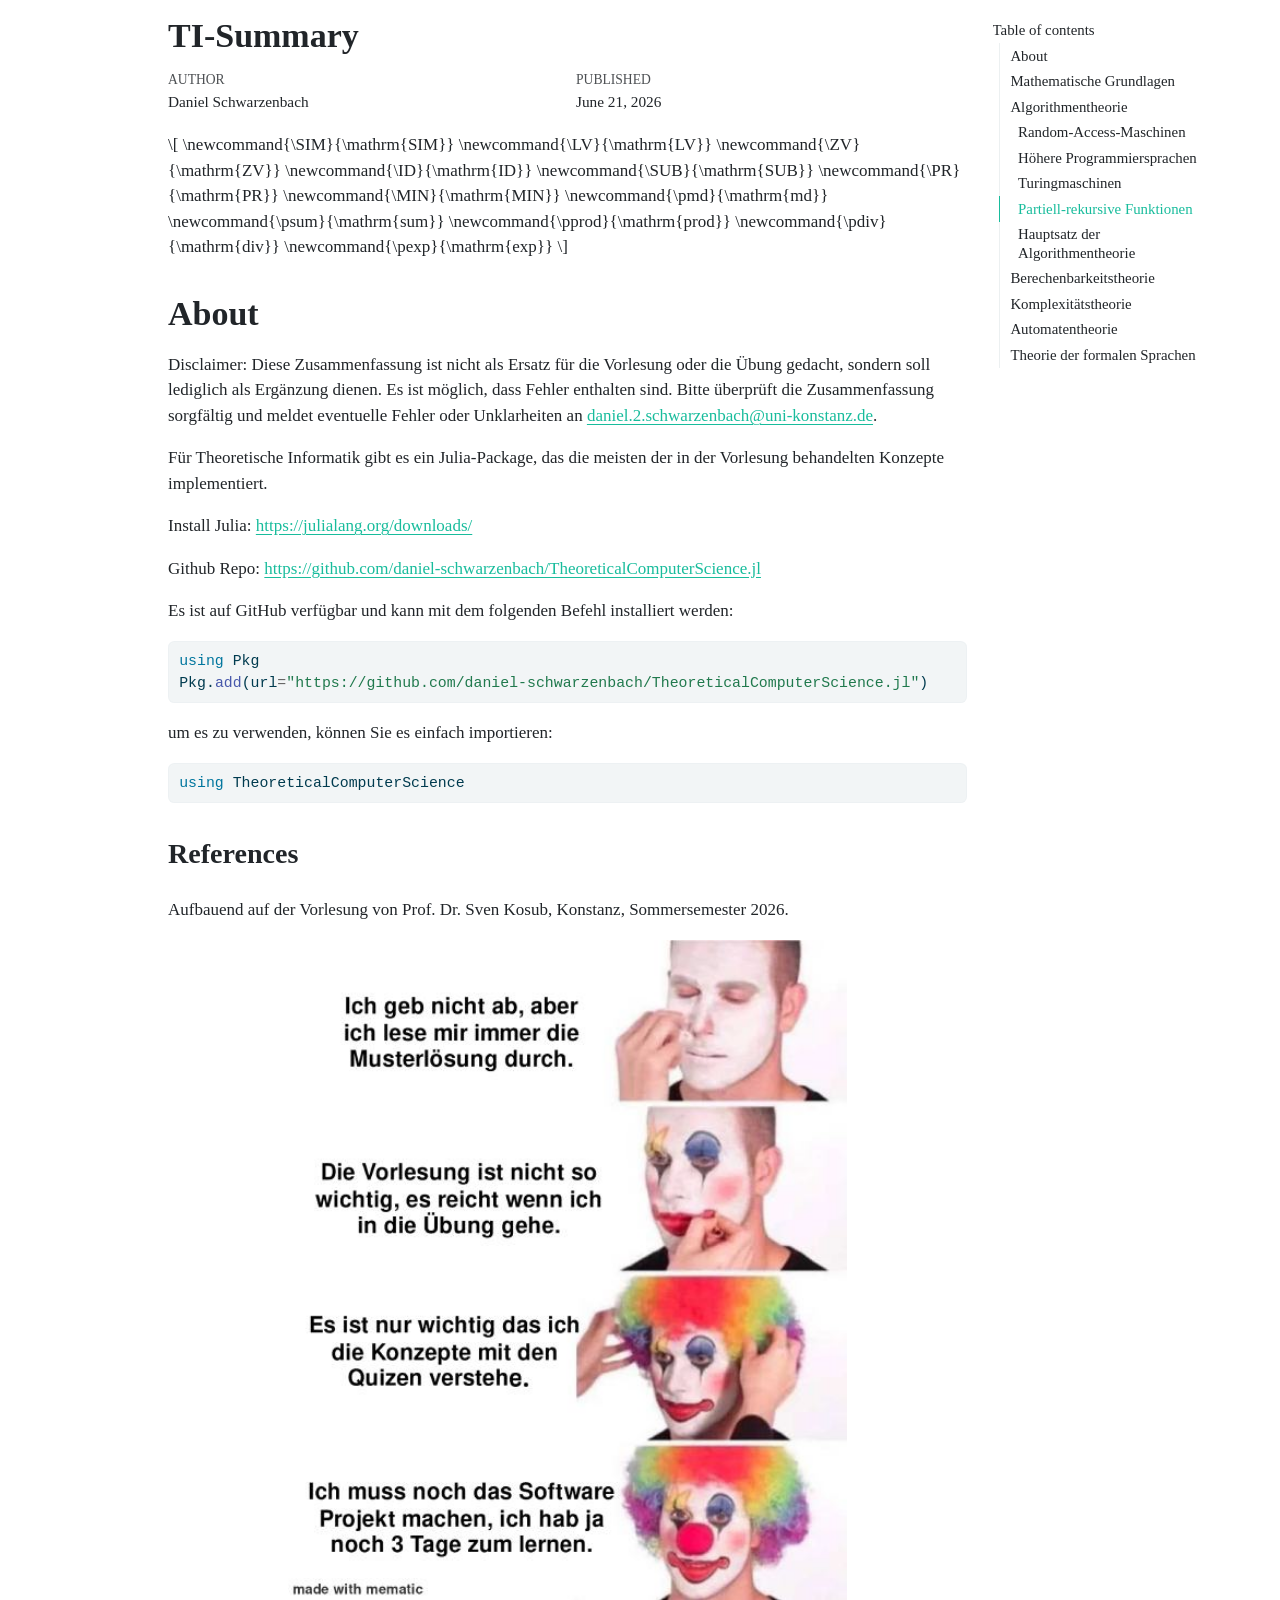
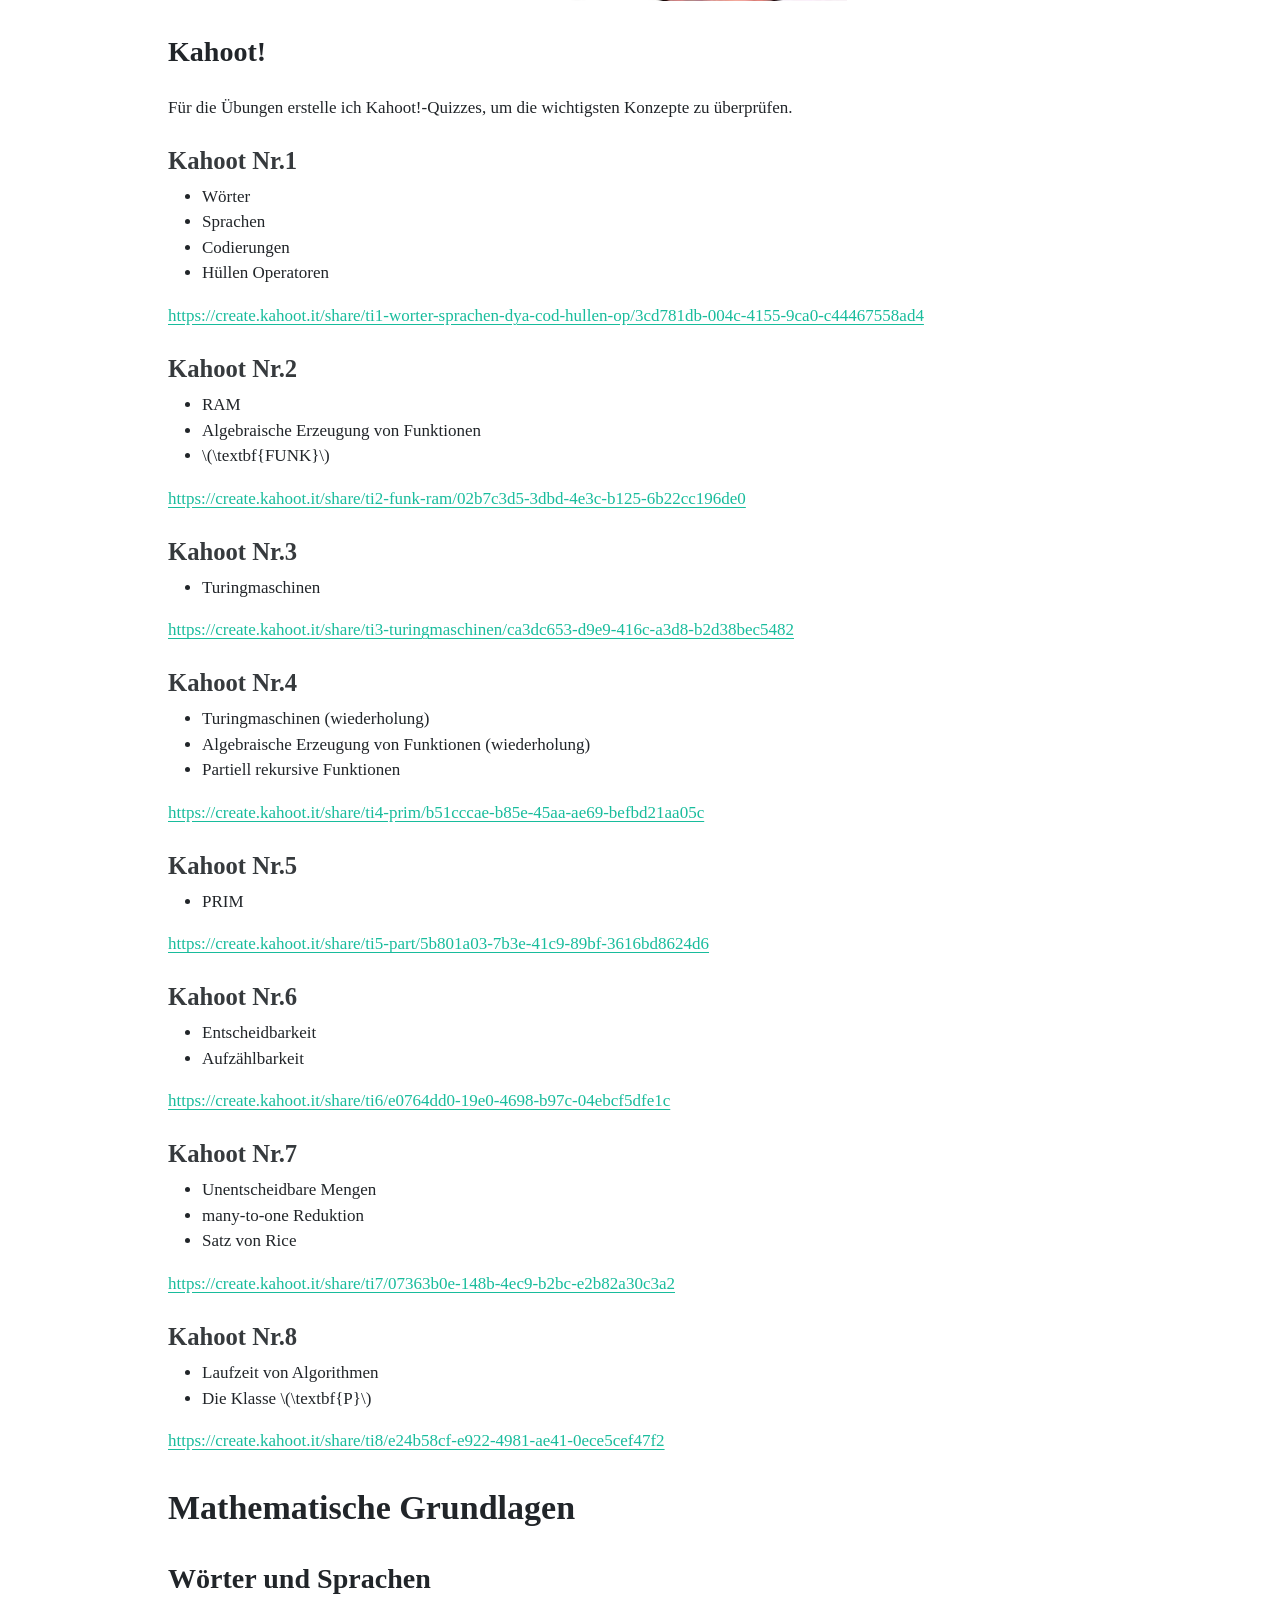
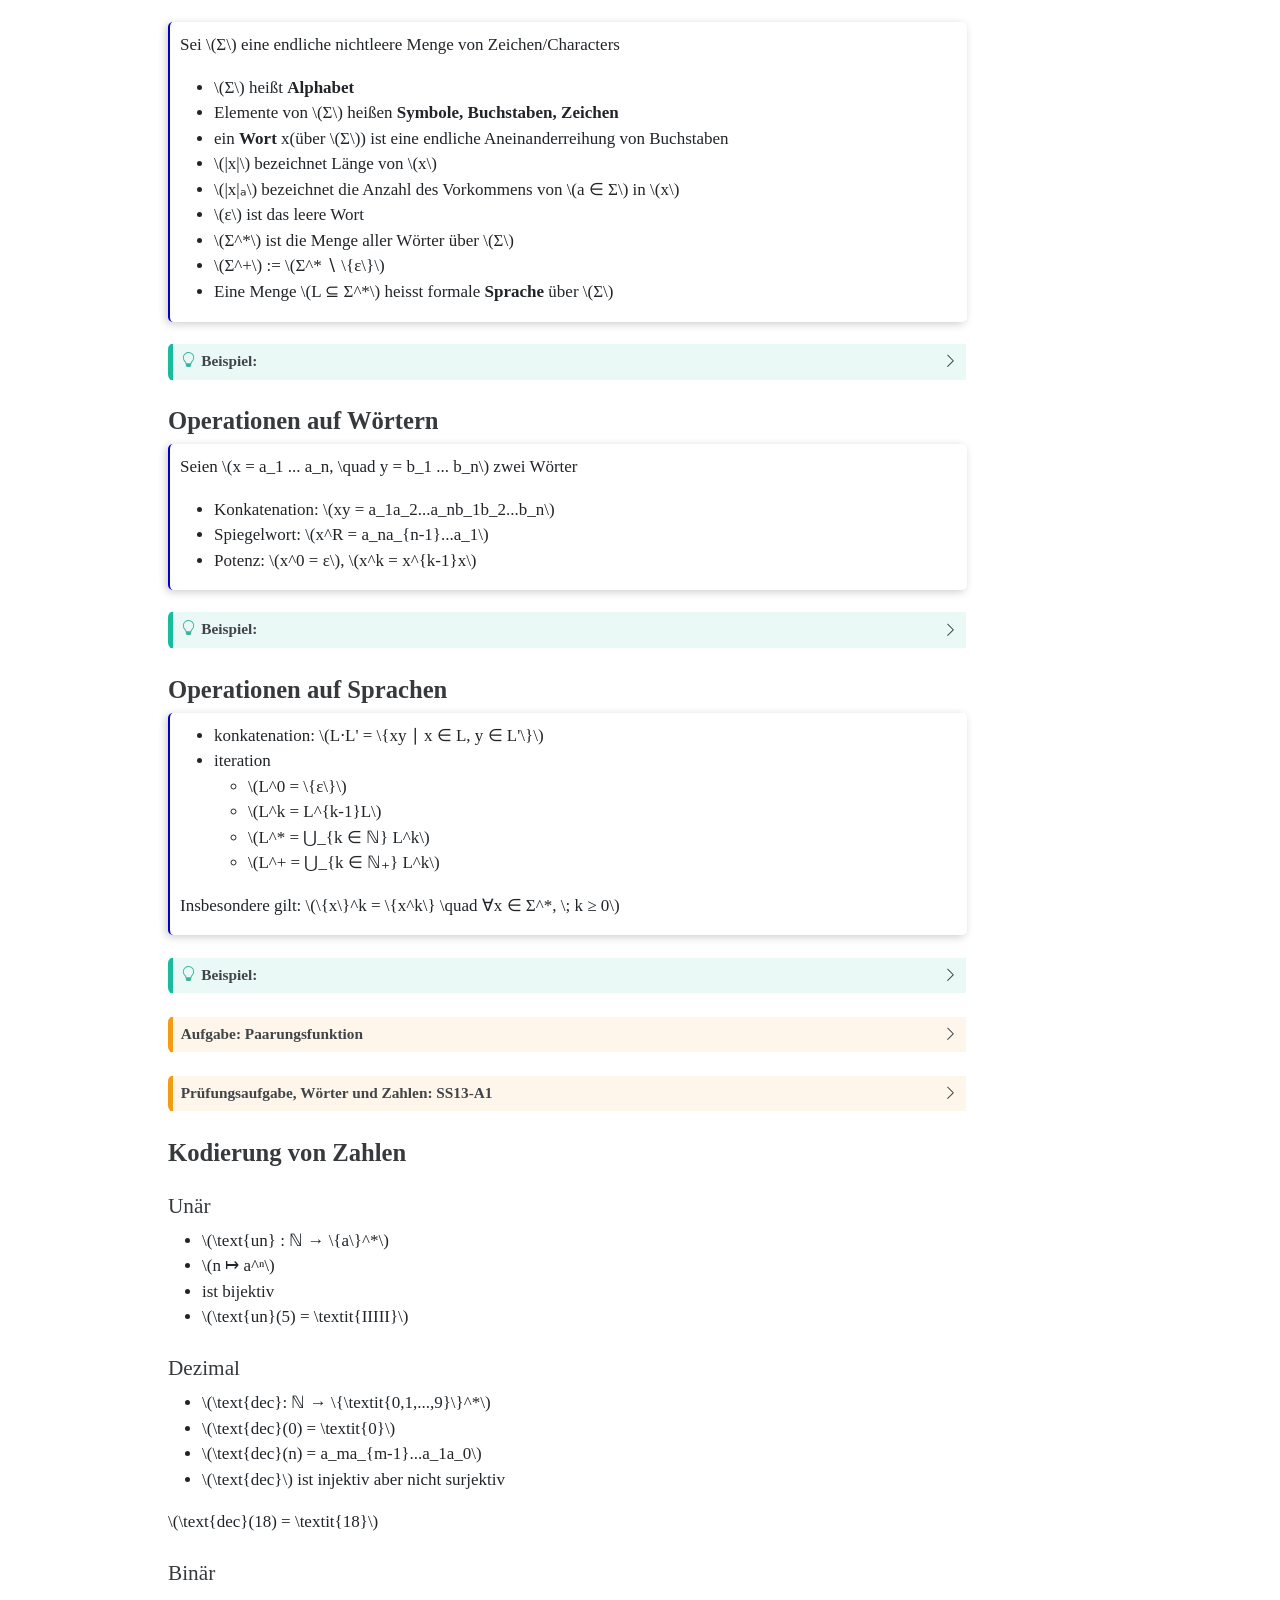
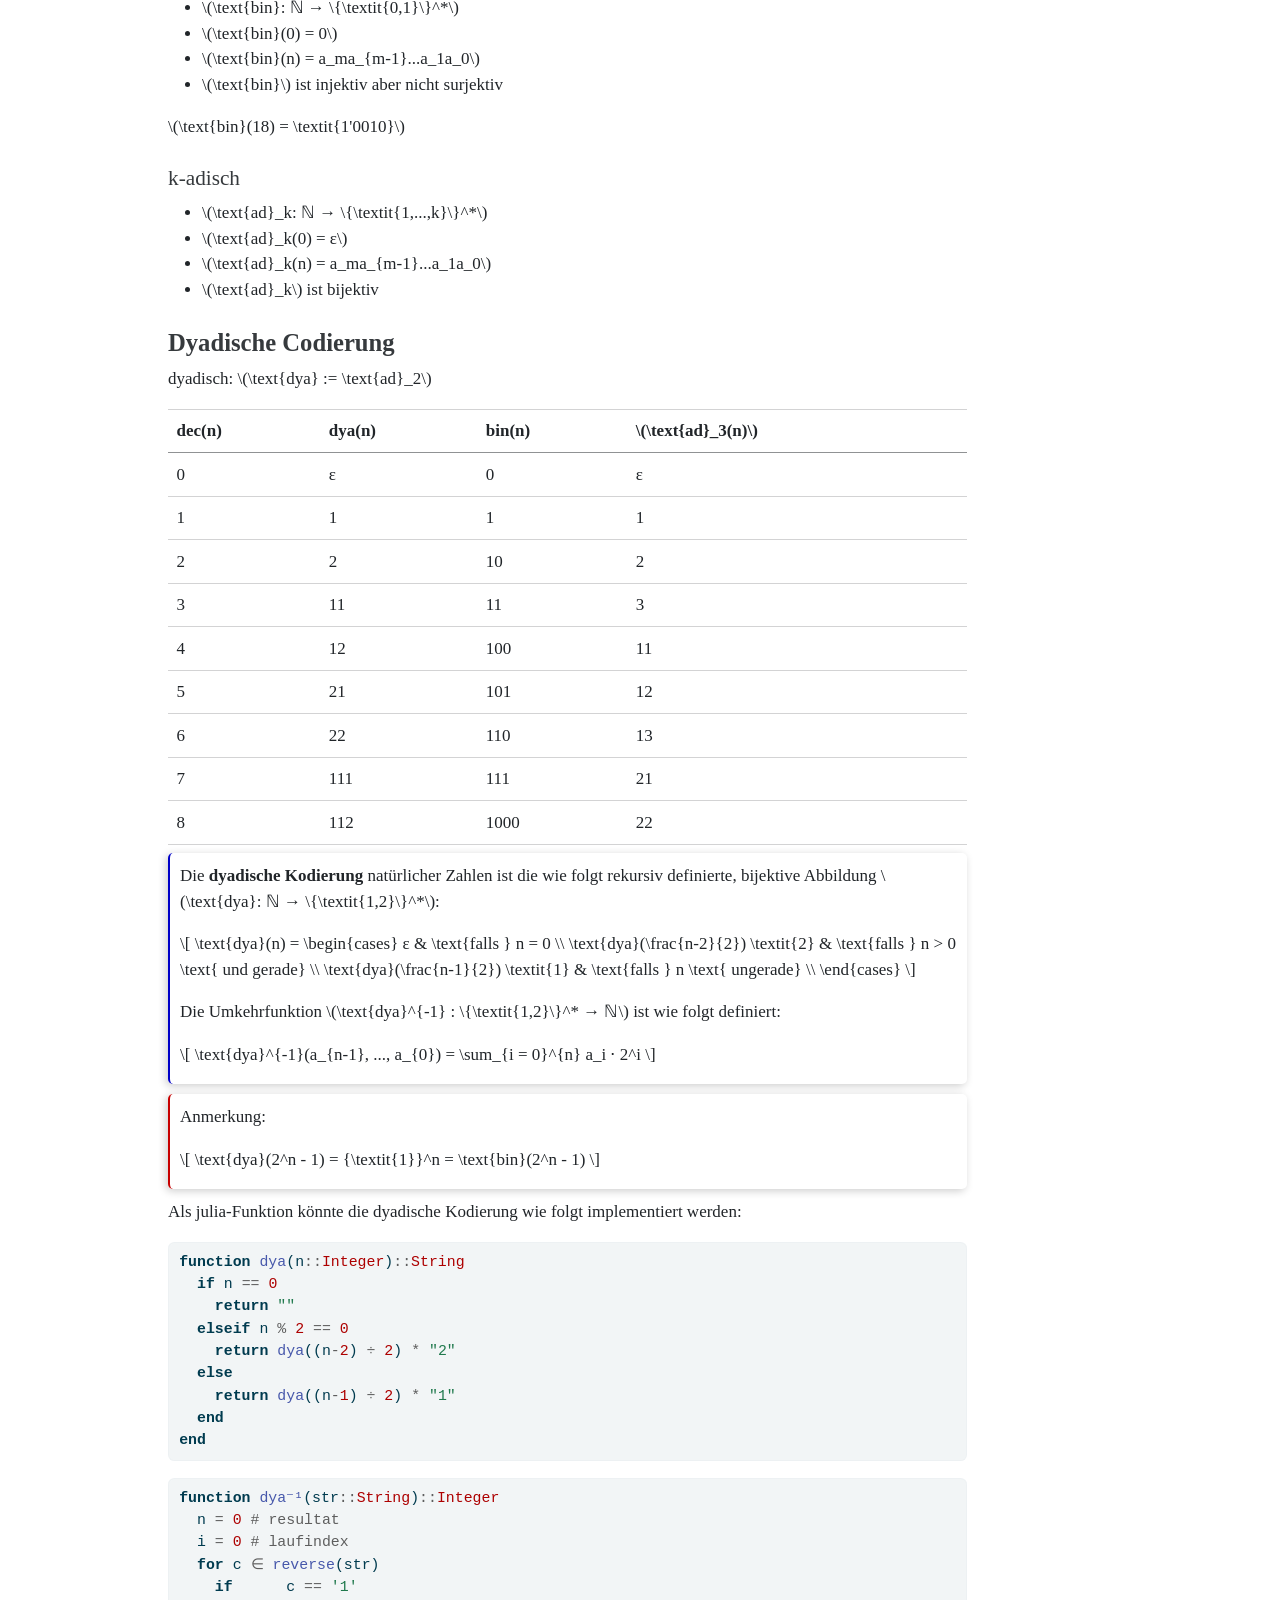
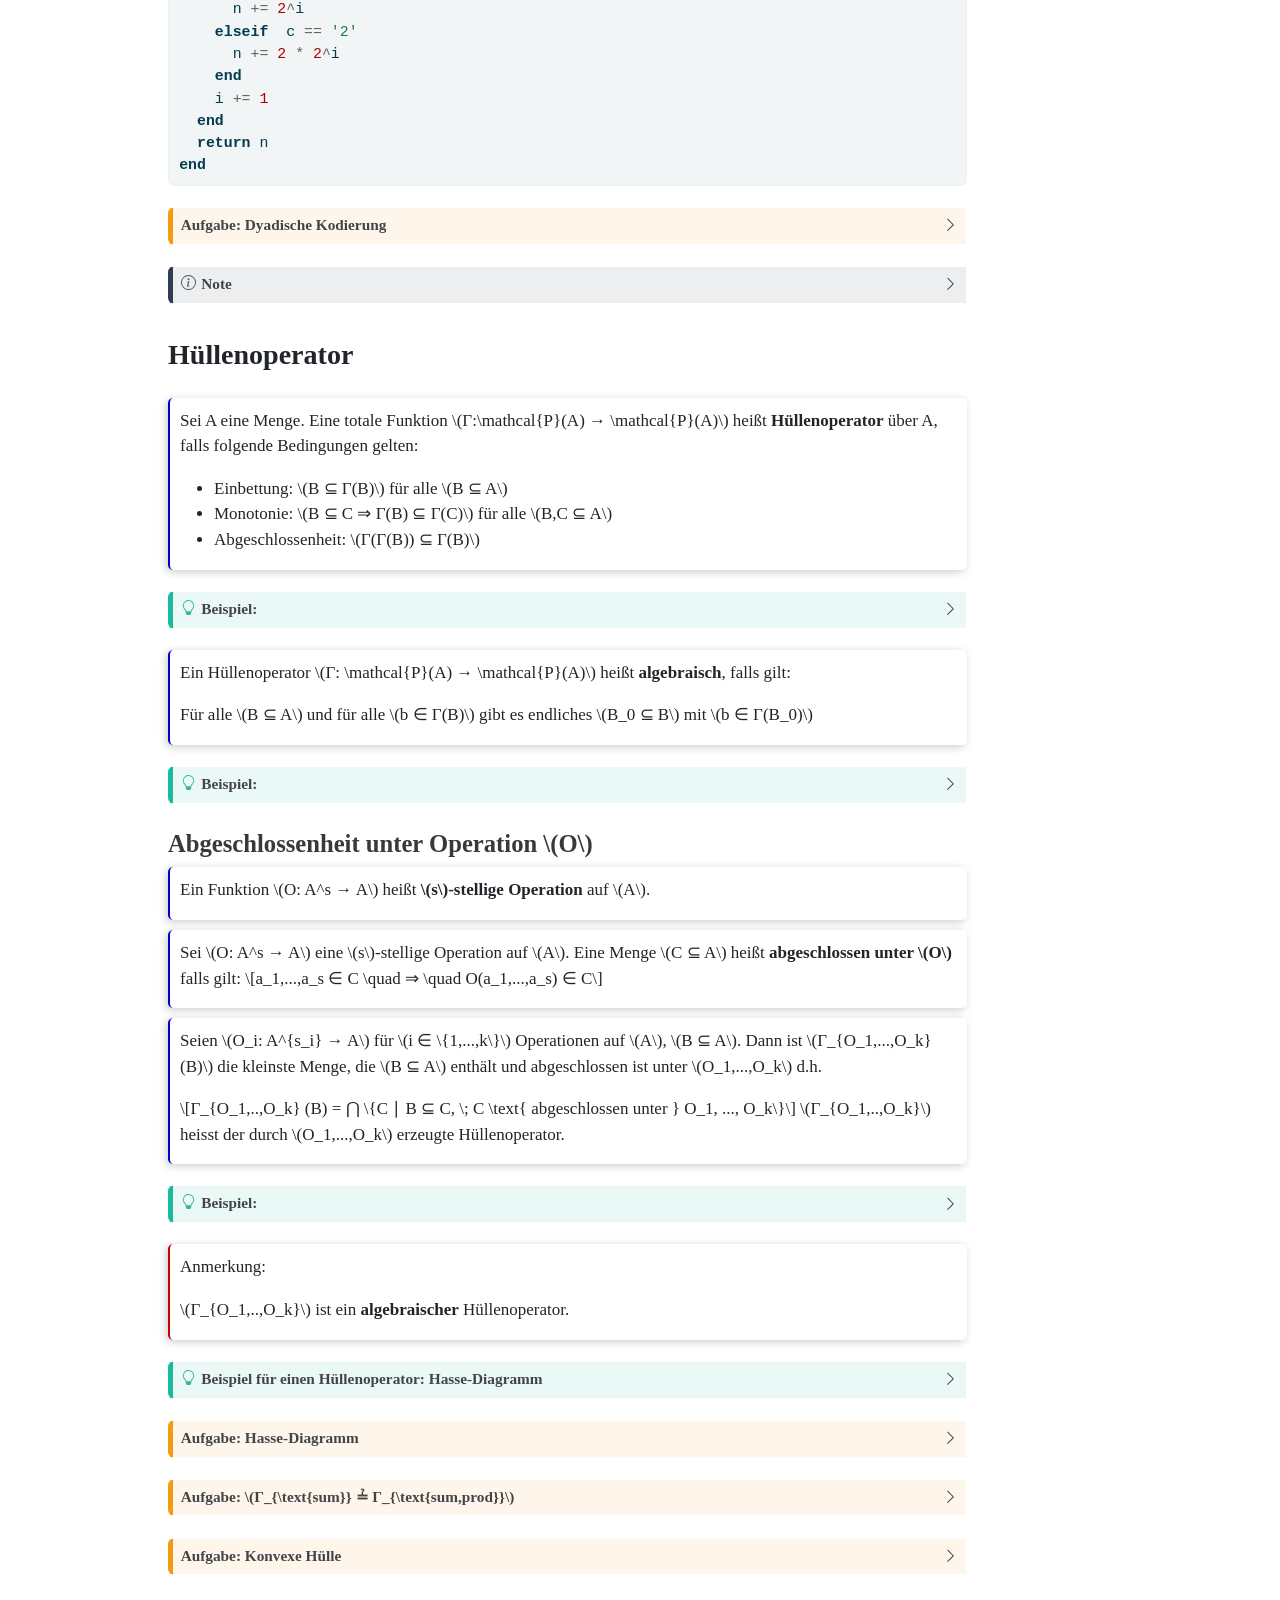
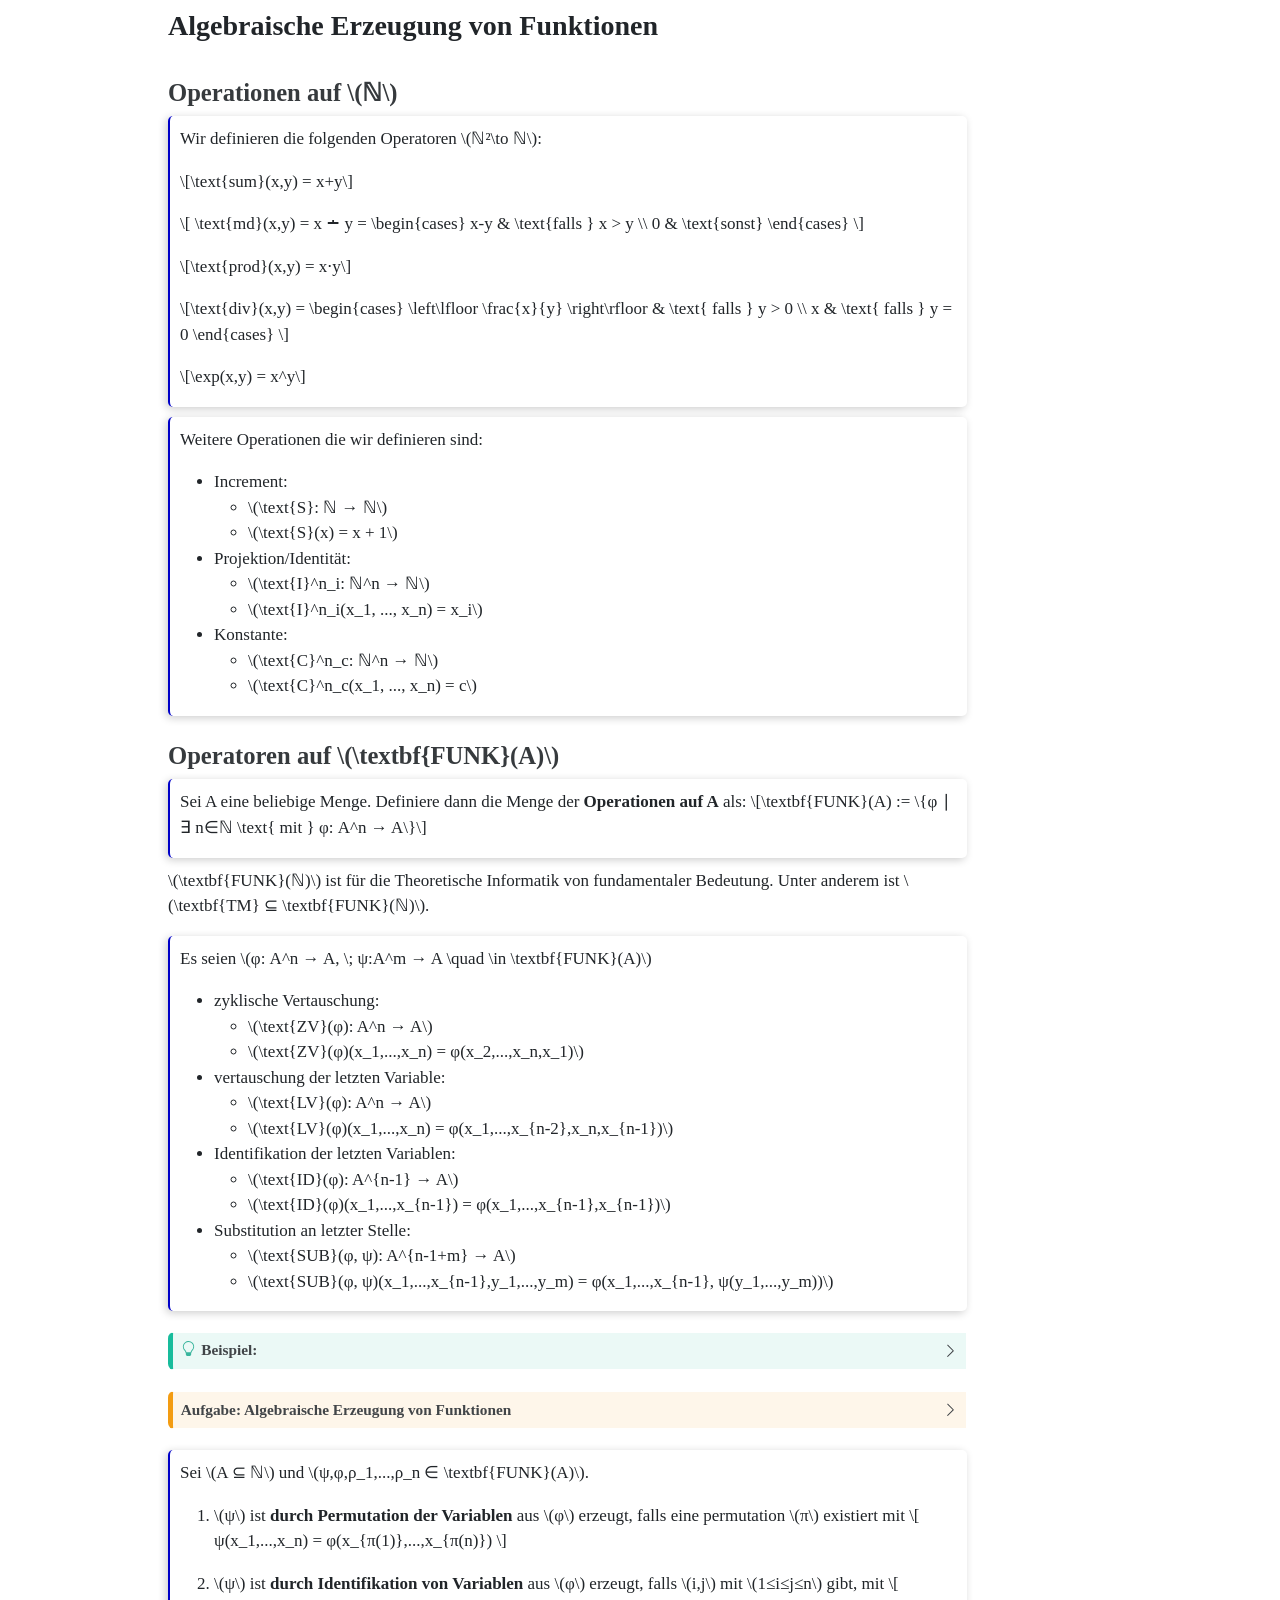
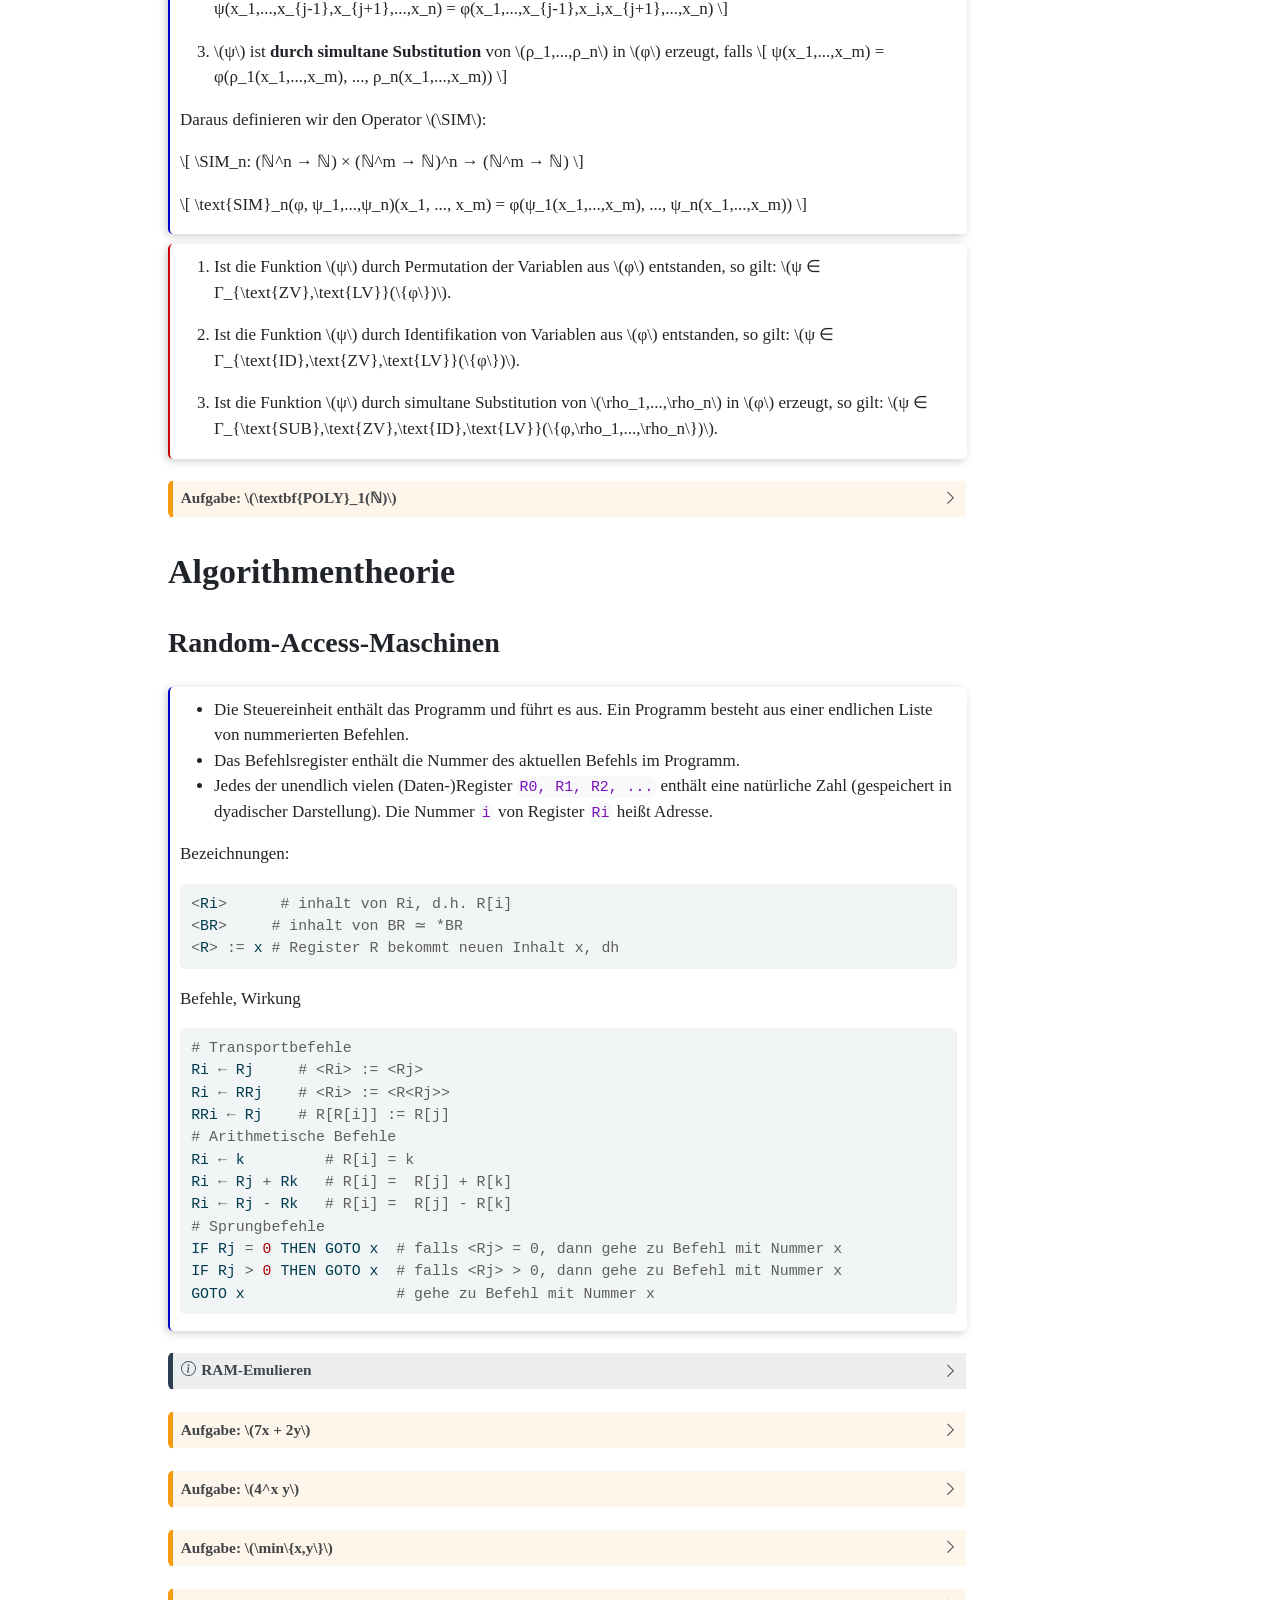
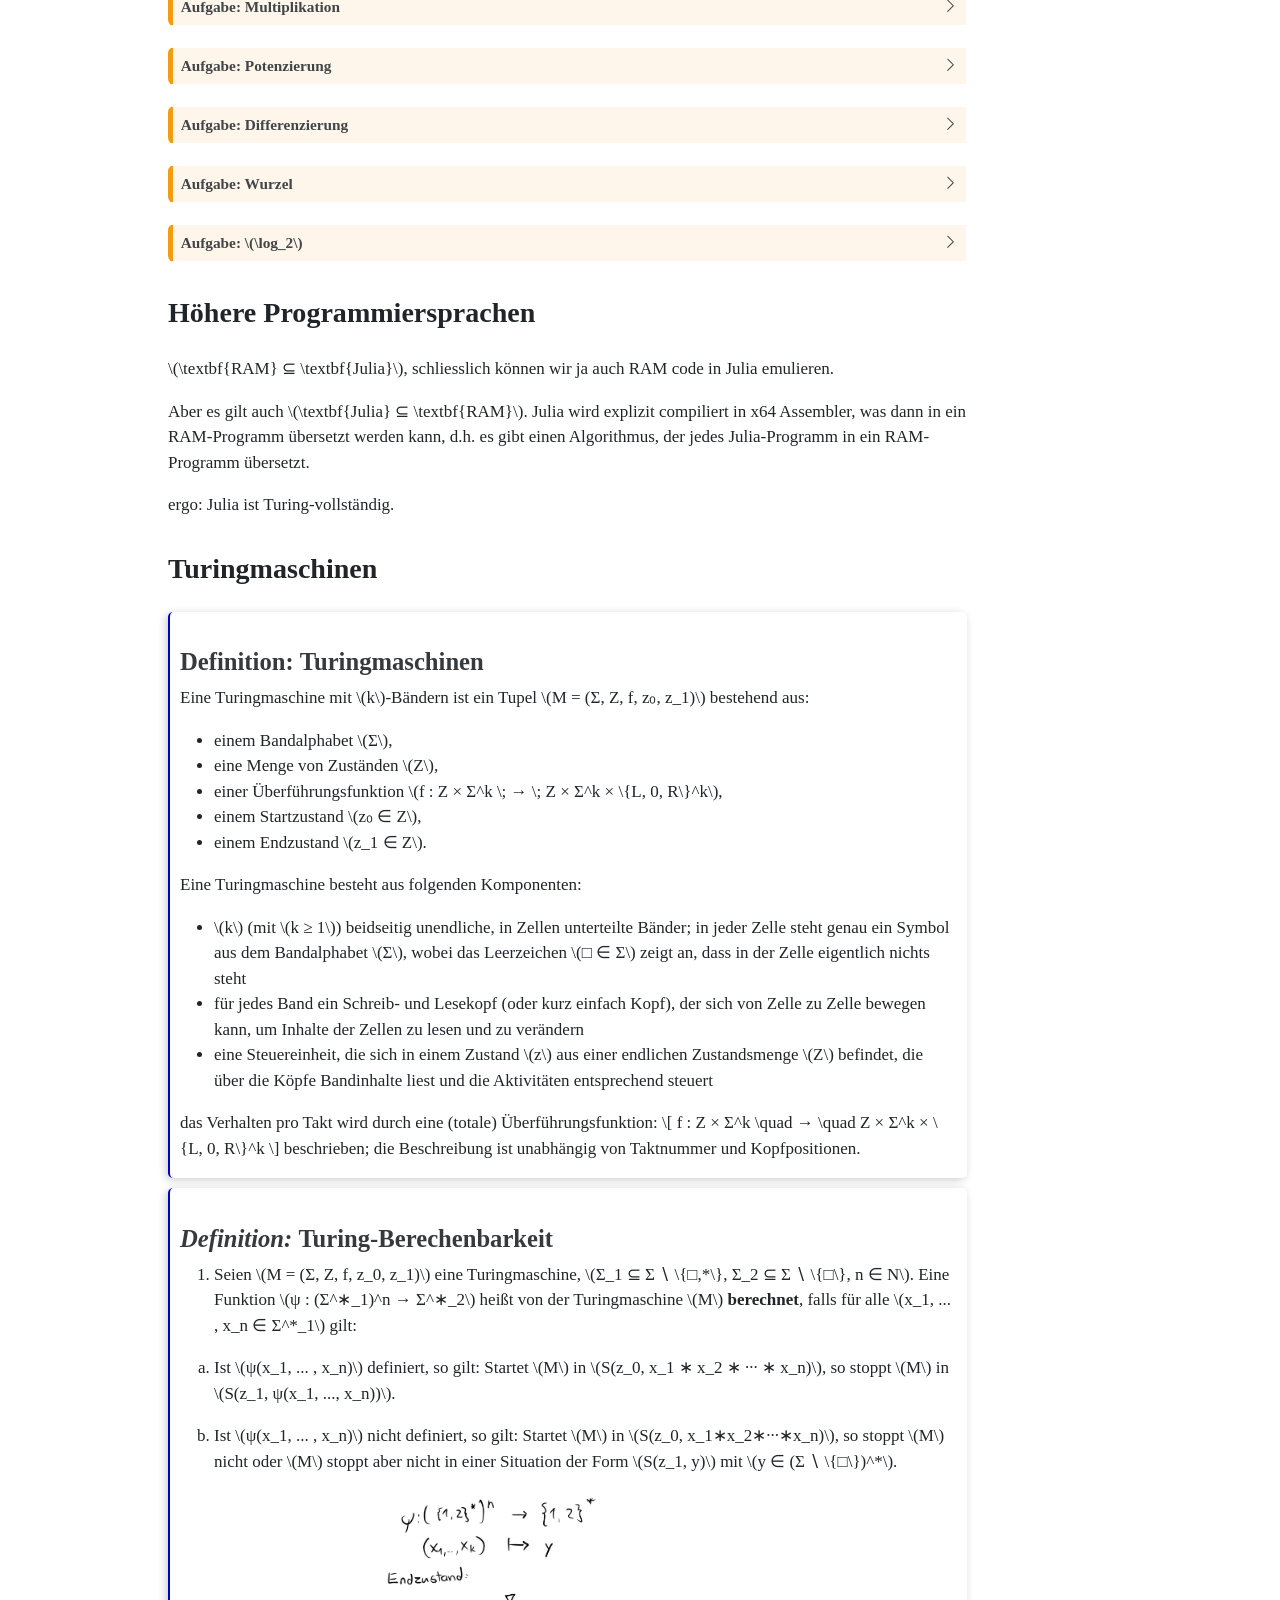
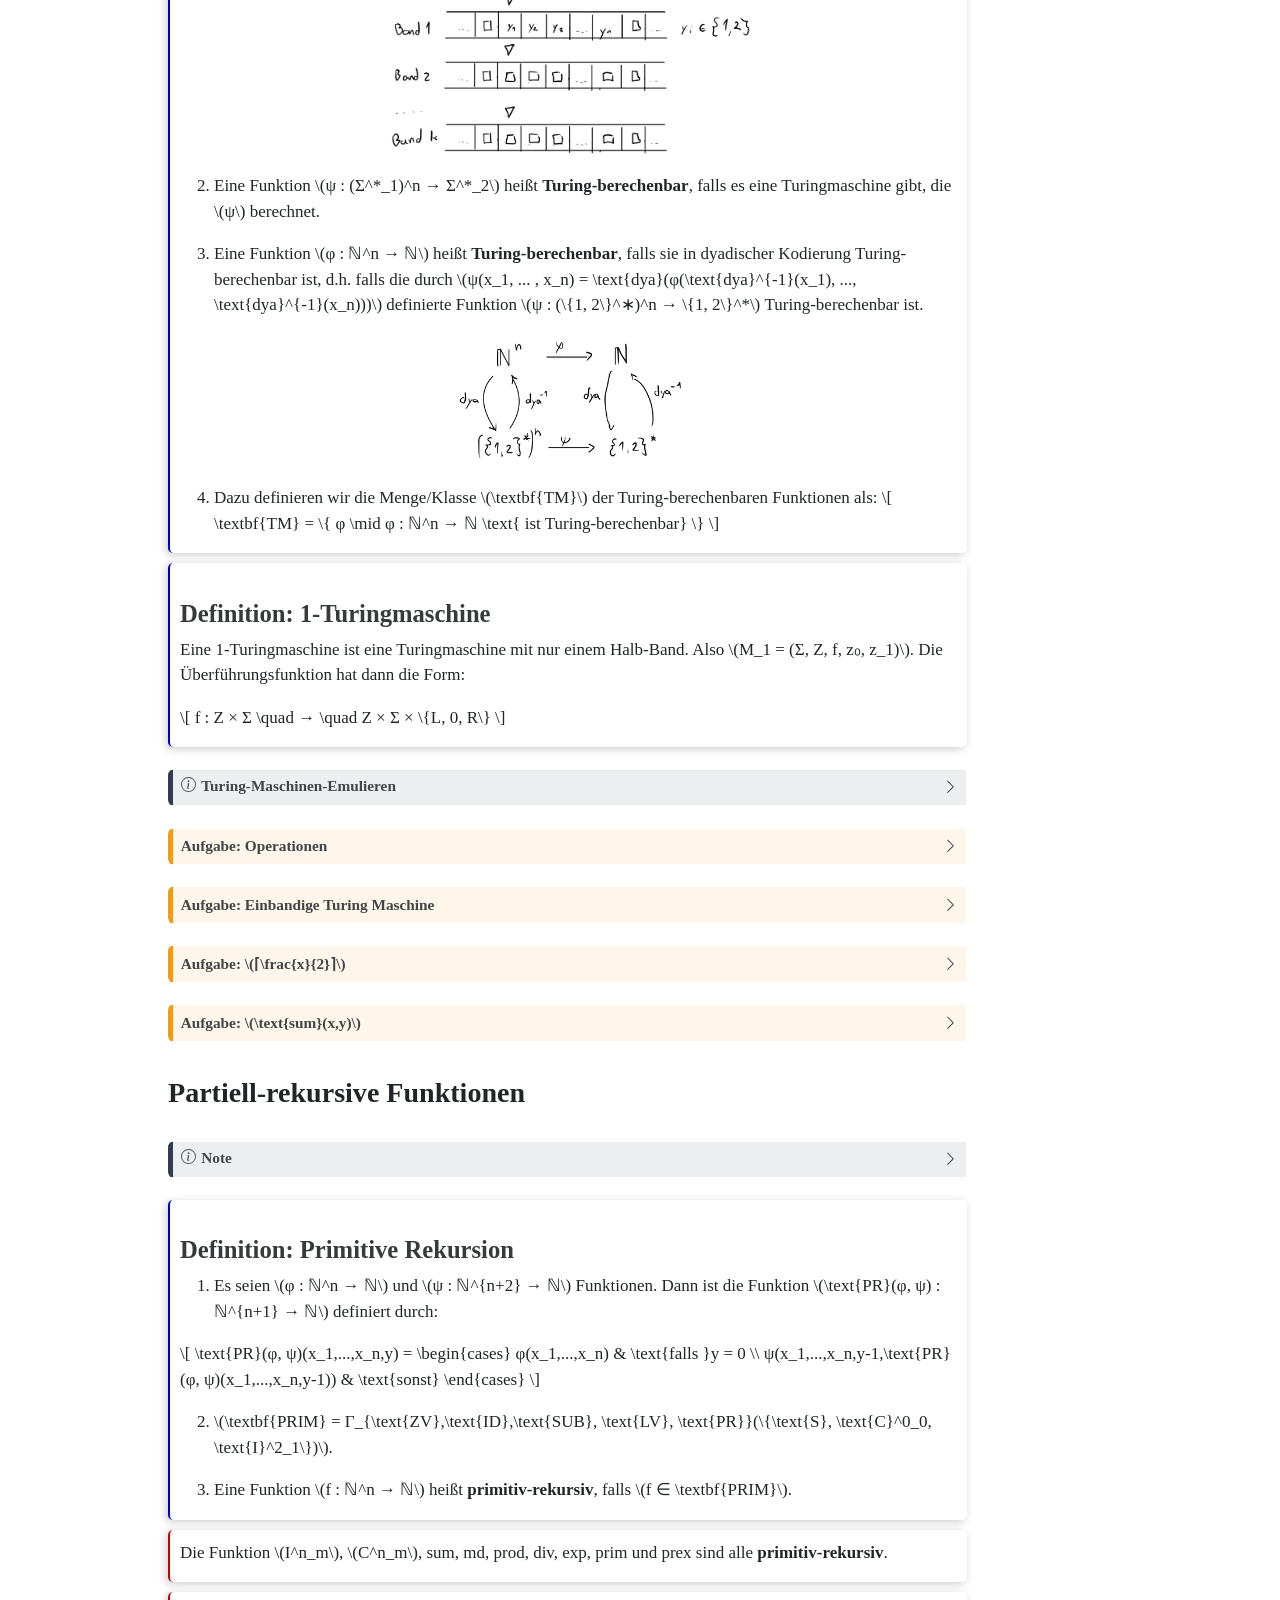
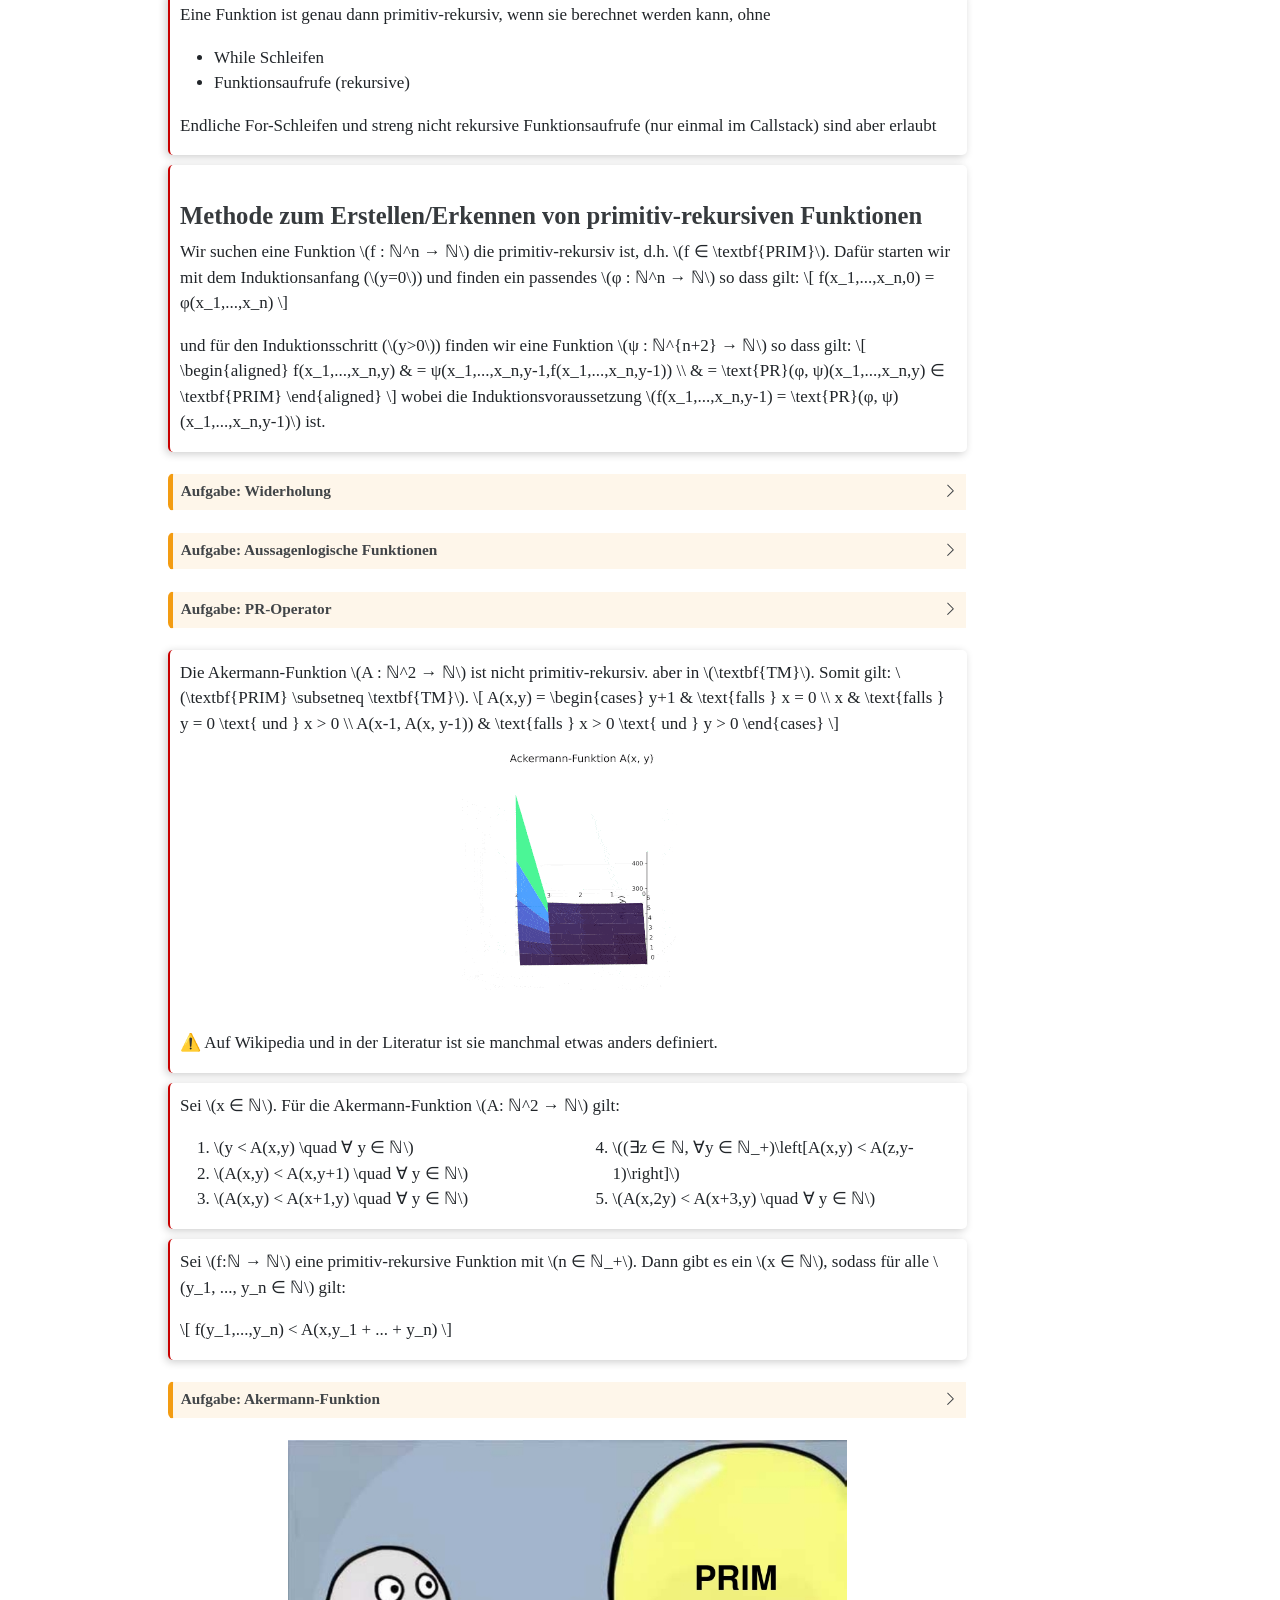
==== commit d69bb965: "added examples for np-reduction" ====
--- a/index.html
+++ b/index.html
@@ -7,7 +7,7 @@
 <meta name="viewport" content="width=device-width, initial-scale=1.0, user-scalable=yes">
 
 <meta name="author" content="Daniel Schwarzenbach">
-<meta name="dcterms.date" content="2026-06-16">
+<meta name="dcterms.date" content="2026-06-21">
 
 <title>TI-Summary</title>
 <style>
@@ -179,7 +179,7 @@
     <div>
     <div class="quarto-title-meta-heading">Published</div>
     <div class="quarto-title-meta-contents">
-      <p class="date">June 16, 2026</p>
+      <p class="date">June 21, 2026</p>
     </div>
   </div>
   
@@ -4596,7 +4596,7 @@
 <li>Ein nichtdeterministischer Algorithmus <span class="math inline">\(M\)</span> <strong>akzeptiert</strong> eine Menge <span class="math inline">\(A ⊆ Σ^*\)</span> in der Zeit <span class="math inline">\(t\)</span>, falls gilt:
 <ul>
 <li><span class="math inline">\(L(M) = A\)</span></li>
-<li>Die Laufzeit jedes <strong>akzeptierenden</strong> Berechnungspfades von <span class="math inline">\(M\)</span> auf jeder Eingabe <span class="math inline">\(x\)</span> ist höchstens <span class="math inline">\(t(|x|)\)</span>.</li>
+<li>Die Laufzeit jedes Berechnungspfades von <span class="math inline">\(M\)</span> auf jeder Eingabe <span class="math inline">\(x\)</span> ist höchstens <span class="math inline">\(t(|x|)\)</span>.</li>
 </ul></li>
 <li>Ein nichtdeterministischer Algorithmus <span class="math inline">\(M\)</span> <strong>akzeptiert</strong> eine Menge <span class="math inline">\(A ⊆ Σ^*\)</span> in der Zeit <span class="math inline">\(\mathcal{O}(t)\)</span>, falls es ein <span class="math inline">\(c &gt; 0\)</span> gibt, sodass <span class="math inline">\(M\)</span> die Menge <span class="math inline">\(A\)</span> in der Zeit <span class="math inline">\(c · t(n) + c\)</span> akzeptiert.</li>
 </ol>
@@ -4640,6 +4640,10 @@
 </div>
 <div id="callout-120" class="callout-120-contents callout-collapse collapse">
 <div class="callout-body-container callout-body">
+<p><span class="math display">\[
+(a_1, ..., a_m, b) ∈ \text{SOS} \quad ⇔ \quad ∃I ⊆ \{1, ..., m\}: \sum_{i ∈ I} a_i = b
+\]</span></p>
+<p>Daher gilt:</p>
 <p><span class="math display">\[
 \text{SOS} ∈ \textbf{NP}
 \]</span></p>
@@ -4668,17 +4672,18 @@
 <span id="cb49-5"><a href="#cb49-5" aria-hidden="true" tabindex="-1"></a>        <span class="pp">@ndet</span> <span class="cf">begin</span></span>
 <span id="cb49-6"><a href="#cb49-6" aria-hidden="true" tabindex="-1"></a>            <span class="co"># wähle a[i] in die Teilmenge</span></span>
 <span id="cb49-7"><a href="#cb49-7" aria-hidden="true" tabindex="-1"></a>            sum <span class="op">+=</span> a[i] <span class="op">|</span></span>
-<span id="cb49-8"><a href="#cb49-8" aria-hidden="true" tabindex="-1"></a>            sum <span class="op">=</span> sum</span>
-<span id="cb49-9"><a href="#cb49-9" aria-hidden="true" tabindex="-1"></a>        <span class="cf">end</span></span>
-<span id="cb49-10"><a href="#cb49-10" aria-hidden="true" tabindex="-1"></a>        <span class="cf">if</span> sum <span class="op">==</span> b</span>
-<span id="cb49-11"><a href="#cb49-11" aria-hidden="true" tabindex="-1"></a>            <span class="cf">return</span> <span class="cn">true</span></span>
-<span id="cb49-12"><a href="#cb49-12" aria-hidden="true" tabindex="-1"></a>        <span class="cf">elseif</span> sum <span class="op">&gt;</span> b</span>
-<span id="cb49-13"><a href="#cb49-13" aria-hidden="true" tabindex="-1"></a>            <span class="cf">return</span> <span class="cn">false</span></span>
-<span id="cb49-14"><a href="#cb49-14" aria-hidden="true" tabindex="-1"></a>        <span class="cf">end</span></span>
-<span id="cb49-15"><a href="#cb49-15" aria-hidden="true" tabindex="-1"></a>    <span class="cf">end</span></span>
-<span id="cb49-16"><a href="#cb49-16" aria-hidden="true" tabindex="-1"></a>    <span class="cf">return</span> <span class="cn">false</span></span>
-<span id="cb49-17"><a href="#cb49-17" aria-hidden="true" tabindex="-1"></a><span class="kw">end</span></span></code><button title="Copy to Clipboard" class="code-copy-button"><i class="bi"></i></button></pre></div>
-<p>Da die Schleife <span class="math inline">\(l\)</span>-mal durchlaufen wird und <span class="math inline">\(l ≤ n\)</span>. Die Laufzeis ist damit:</p>
+<span id="cb49-8"><a href="#cb49-8" aria-hidden="true" tabindex="-1"></a>            <span class="co"># oder ignoriere a[i]</span></span>
+<span id="cb49-9"><a href="#cb49-9" aria-hidden="true" tabindex="-1"></a>            sum <span class="op">=</span> sum</span>
+<span id="cb49-10"><a href="#cb49-10" aria-hidden="true" tabindex="-1"></a>        <span class="cf">end</span></span>
+<span id="cb49-11"><a href="#cb49-11" aria-hidden="true" tabindex="-1"></a>        <span class="cf">if</span> sum <span class="op">==</span> b</span>
+<span id="cb49-12"><a href="#cb49-12" aria-hidden="true" tabindex="-1"></a>            <span class="cf">return</span> <span class="cn">true</span></span>
+<span id="cb49-13"><a href="#cb49-13" aria-hidden="true" tabindex="-1"></a>        <span class="cf">elseif</span> sum <span class="op">&gt;</span> b</span>
+<span id="cb49-14"><a href="#cb49-14" aria-hidden="true" tabindex="-1"></a>            <span class="cf">return</span> <span class="cn">false</span></span>
+<span id="cb49-15"><a href="#cb49-15" aria-hidden="true" tabindex="-1"></a>        <span class="cf">end</span></span>
+<span id="cb49-16"><a href="#cb49-16" aria-hidden="true" tabindex="-1"></a>    <span class="cf">end</span></span>
+<span id="cb49-17"><a href="#cb49-17" aria-hidden="true" tabindex="-1"></a>    <span class="cf">return</span> <span class="cn">false</span></span>
+<span id="cb49-18"><a href="#cb49-18" aria-hidden="true" tabindex="-1"></a><span class="kw">end</span></span></code><button title="Copy to Clipboard" class="code-copy-button"><i class="bi"></i></button></pre></div>
+<p>Da die Schleife <span class="math inline">\(l\)</span>-mal durchlaufen wird und <span class="math inline">\(l ≤ n\)</span>. Die Laufzeit ist damit:</p>
 <p><span class="math display">\[
 t(|b|, |a|) = 5l + 2 ≤ 5n + 2
 \]</span></p>
@@ -4715,7 +4720,7 @@
 <span id="cb50-12"><a href="#cb50-12" aria-hidden="true" tabindex="-1"></a>7   R(m<span class="fu">+</span><span class="bn">5</span>) <span class="fu">←</span> R(m<span class="fu">+</span><span class="bn">1</span>) <span class="fu">-</span> <span class="dt">R0</span> <span class="co"># summe - b</span></span>
 <span id="cb50-13"><a href="#cb50-13" aria-hidden="true" tabindex="-1"></a>8   R(m<span class="fu">+</span><span class="bn">6</span>) <span class="fu">←</span> <span class="dt">R0</span> <span class="fu">-</span> R(m<span class="fu">+</span><span class="bn">1</span>) <span class="co"># b - summe</span></span>
 <span id="cb50-14"><a href="#cb50-14" aria-hidden="true" tabindex="-1"></a>9   <span class="kw">IF</span> R(m<span class="fu">+</span><span class="bn">5</span>) &gt; <span class="bn">0</span> <span class="kw">GOTO</span> <span class="bn">15</span> <span class="co"># summe &gt; b</span></span>
-<span id="cb50-15"><a href="#cb50-15" aria-hidden="true" tabindex="-1"></a>10   <span class="kw">IF</span> R(m<span class="fu">+</span><span class="bn">6</span>) <span class="fu">=</span> <span class="bn">0</span> <span class="kw">GOTO</span> <span class="bn">13</span> <span class="co"># summe == b</span></span>
+<span id="cb50-15"><a href="#cb50-15" aria-hidden="true" tabindex="-1"></a>10  <span class="kw">IF</span> R(m<span class="fu">+</span><span class="bn">6</span>) <span class="fu">=</span> <span class="bn">0</span> <span class="kw">GOTO</span> <span class="bn">13</span> <span class="co"># summe == b</span></span>
 <span id="cb50-16"><a href="#cb50-16" aria-hidden="true" tabindex="-1"></a>11  R(m<span class="fu">+</span><span class="bn">2</span>) <span class="fu">←</span> R(m<span class="fu">+</span><span class="bn">2</span>) <span class="fu">+</span> R(m<span class="fu">+</span><span class="bn">4</span>) <span class="co"># i = i + 1</span></span>
 <span id="cb50-17"><a href="#cb50-17" aria-hidden="true" tabindex="-1"></a>12  <span class="kw">GOTO</span> <span class="bn">3</span></span>
 <span id="cb50-18"><a href="#cb50-18" aria-hidden="true" tabindex="-1"></a><span class="co"># Resultat ausgeben</span></span>
@@ -4760,10 +4765,16 @@
 <div class="prop">
 <p>Sei <span class="math inline">\(B ⊊ ℕ\)</span> und <span class="math inline">\(B ≠ ∅\)</span> (nicht-trivial). Dann gilt: <span class="math inline">\(A ≤_m^p B\)</span> für alle <span class="math inline">\(A ∈ \textbf{P}\)</span>.</p>
 </div>
-<section id="definition-np-vollständig" class="level3 def">
-<h3 class="anchored" data-anchor-id="definition-np-vollständig">Definition: <strong>NP-vollständig</strong></h3>
+<div class="def">
+<section id="definition-np-vollständig" class="level3">
+<h3 class="anchored" data-anchor-id="definition-np-vollständig"><em>Definition:</em> <strong>NP-vollständig</strong></h3>
 <p>Eine Menge <span class="math inline">\(B\)</span> heißt NP-vollständig, falls <span class="math inline">\(B ∈ NP\)</span> und <span class="math inline">\(A ≤^p_m B\)</span> für alle <span class="math inline">\(A ∈ \textbf{NP}\)</span>.</p>
 </section>
+<section id="definition-np-schwer" class="level3">
+<h3 class="anchored" data-anchor-id="definition-np-schwer"><em>Definition:</em> <strong>NP-schwer</strong></h3>
+<p>Eine Menge <span class="math inline">\(B\)</span> heißt NP-schwer, falls <span class="math inline">\(A ≤^p_m B\)</span> für alle <span class="math inline">\(A ∈ \textbf{NP}\)</span>.</p>
+</section>
+</div>
 <div class="prop">
 <p>Seien <span class="math inline">\(A, B ⊆ ℕ\)</span>.</p>
 <ol type="1">
@@ -4773,21 +4784,25 @@
 </ol>
 </div>
 <div class="prop">
-<p><strong>Anmerkung</strong>: Ein Algorithmus, der eine NP-vollständige Menge entscheidet, kann von einer Maschine mit der sich Programme beliebig parallelisieren lassen, in polynomieller Zeit entschieden werden.</p>
-<p>Probleme in EXP-vollständig können hingegen nicht parallelisiert werden, und benötigen auch auf einer Maschine mit unendlich vielen Prozessoren exponentielle Zeit.</p>
-</div>
-<div class="prop">
 <p>Folgende Mengen sind <strong>NP</strong>-vollständig:</p>
 <p><span class="math display">\[\text{HK} = \{G \mid G \text{ ist ein hamiltonischer Graph }\}\]</span></p>
-<p>Ein Graph <span class="math inline">\(G\)</span> heißt hamiltonisch, wenn es einen Pfad gibt, der durch alle Knoten genau einmal geht und am Ende wieder zum Startknoten zurückkehrt.</p>
+<p>Ein Graph <span class="math inline">\(G\)</span> heißt hamiltonisch, wenn es einen Kreis gibt, der durch alle Knoten genau einmal geht und am Ende wieder zum Startknoten zurückkehrt.</p>
 <p><span class="math display">\[
 \begin{gathered}
 \text{SOS} = \\
-\{ (a_1, ..., a_m, b) \mid \text{es gibt eine Teilmenge } \\
-I \subseteq \{1, ..., m\} \text{ mit } \sum_{i \in I} a_i = b \}
+\{ (a_1, ..., a_n, b) \mid \text{es gibt } I \subseteq [n] \text{ mit } \\
+\sum_{i \in I} a_i = b \}
 \end{gathered}
 \]</span></p>
 <p>Die SOS-Menge besteht aus Tupeln von Zahlen, für die es eine Teilmenge gibt, deren Summe genau <span class="math inline">\(b\)</span> ergibt.</p>
+<p><span class="math display">\[
+\begin{gathered}
+\text{PARTITION} = \\
+\{ (a_1, ..., a_n) \mid \text{ es gibt } I ⊆ [n] \text{ mit } \\
+\sum_{i∈I} a_i = \sum_{j∉I} a_j\}
+\end{gathered}
+\]</span></p>
+<p>Die PARTITION-Menge besteht aus Tupeln von Zahlen, für die es eine Teilmenge gibt, deren Summe gleich der Summe der restlichen Zahlen ist.</p>
 <p><span class="math display">\[
 \begin{gathered}
 3\text{-FARB} = \\
@@ -4821,24 +4836,254 @@
 <li><span class="math inline">\(t\)</span>: Anzahl der Reihen und Spalten in der Puzzle-Region</li>
 </ul>
 </div>
-<section id="definition-p-vollständig" class="level3 def">
-<h3 class="anchored" data-anchor-id="definition-p-vollständig">Definition: <strong>P-vollständig</strong></h3>
-<p>Eine Menge <span class="math inline">\(B\)</span> heißt P-vollständig, falls <span class="math inline">\(B ∈ P\)</span> und <span class="math inline">\(A ≤^p_m B\)</span> für alle <span class="math inline">\(A ∈ \textbf{P}\)</span>.</p>
-</section>
-<div class="prop">
-<p><strong>Anmerkung</strong>: Ein Algorithmus, der eine P-vollständige Menge entscheidet, ist nicht parallelisierbar.</p>
-</div>
-<div class="prop">
-<p>Folgende Mengen sind <strong>P</strong>-vollständig:</p>
-<p><span class="math display">\[\text{PATH} = \\
-\{(G, s, t) \mid G \text{ ist ein gerichteter Graph mit einem Pfad von } \\
-s \text{ nach } t\}\]</span></p>
-<p>Ein gerichteter Graph <span class="math inline">\(G\)</span> besteht aus einer Menge von Knoten und gerichteten Kanten zwischen diesen Knoten. Ein Pfad von <span class="math inline">\(s\)</span> nach <span class="math inline">\(t\)</span> ist eine Sequenz von Knoten, beginnend mit <span class="math inline">\(s\)</span> und endend mit <span class="math inline">\(t\)</span>, wobei jede aufeinanderfolgende Paar von Knoten durch eine gerichtete Kante verbunden ist.</p>
-<p><span class="math display">\[\text{KAP} = \\
-\{(K, x) \mid K \text{ ist ein boolescher Schaltkreis und } K(x) = 1\}\]</span></p>
-<p>Das <strong>Kreisauswertungsproblem (KAP)</strong> (engl. <em>Circuit Value Problem</em>, CVP) fragt, ob ein gegebener boolescher Schaltkreis <span class="math inline">\(K\)</span> bei einer gegebenen Eingabe <span class="math inline">\(x\)</span> den Wert <span class="math inline">\(1\)</span> ausgibt. Ein boolescher Schaltkreis besteht aus AND-, OR- und NOT-Gattern sowie Eingabe- und Ausgabeknoten. KAP gilt als das kanonische P-vollständige Problem.</p>
-<p><span class="math display">\[\text{HORNSAT} = \{\phi \mid \phi \text{ ist eine erfüllbare Horn-Formel}\}\]</span></p>
-<p>Eine <strong>Horn-Formel</strong> ist eine Konjunktion von Horn-Klauseln, wobei jede Horn-Klausel eine Disjunktion von Literalen mit <strong>höchstens einem positiven Literal</strong> ist. HORNSAT fragt, ob eine gegebene Horn-Formel erfüllbar ist. z.B. die Formel <span class="math inline">\((¬x_1 ∨ ¬x_2 ∨ x_3) ∧ (¬x_1 ∨ x_4) ∧ (¬x_2 ∨ x_5) ∧ (¬x_3 ∨ ¬x_4 ∨ ¬x_5)\)</span> ist eine Horn-Formel, da jede Klausel höchstens ein positives Literal enthält.</p>
+<div class="callout callout-style-default callout-warning no-icon callout-titled">
+<div class="callout-header d-flex align-content-center" data-bs-toggle="collapse" data-bs-target=".callout-126-contents" aria-controls="callout-126" aria-expanded="false" aria-label="Toggle callout">
+<div class="callout-icon-container">
+<i class="callout-icon no-icon"></i>
+</div>
+<div class="callout-title-container flex-fill">
+Aufgabe: <span class="math inline">\(\text{SOS} ≡_m^p \text{PARTITION}\)</span>
+</div>
+<div class="callout-btn-toggle d-inline-block border-0 py-1 ps-1 pe-0 float-end"><i class="callout-toggle"></i></div>
+</div>
+<div id="callout-126" class="callout-126-contents callout-collapse collapse">
+<div class="callout-body-container callout-body">
+<p><span class="math display">\[
+\begin{gathered}
+\text{SOS} = \\
+\{ (a_1, ..., a_n, b) \mid \text{es gibt } I \subseteq [n] \text{ mit } \\
+\sum_{i \in I} a_i = b \}
+\end{gathered}
+\]</span></p>
+<p><span class="math display">\[
+\begin{gathered}
+\text{PARTITION} = \\
+\{ (a_1, ..., a_n) \mid \text{ es gibt } I ⊆ [n] \text{ mit } \\
+\sum_{i∈I} a_i = \sum_{j∉I} a_j\}
+\end{gathered}
+\]</span></p>
+<p>Wir möchten zeigen, dass <span class="math inline">\(\text{SOS} ≡_m^p \text{PARTITION}\)</span> gilt.</p>
+<ol type="a">
+<li>Zeigen Sie, dass <span class="math inline">\(\text{PARTITION} ≤_m^p \text{SOS}\)</span> gilt.</li>
+</ol>
+<div class="callout callout-style-default callout-tip no-icon callout-titled">
+<div class="callout-header d-flex align-content-center" data-bs-toggle="collapse" data-bs-target=".callout-124-contents" aria-controls="callout-124" aria-expanded="false" aria-label="Toggle callout">
+<div class="callout-icon-container">
+<i class="callout-icon no-icon"></i>
+</div>
+<div class="callout-title-container flex-fill">
+Lösung
+</div>
+<div class="callout-btn-toggle d-inline-block border-0 py-1 ps-1 pe-0 float-end"><i class="callout-toggle"></i></div>
+</div>
+<div id="callout-124" class="callout-124-contents callout-collapse collapse">
+<div class="callout-body-container callout-body">
+<p>Angenomen wir haben einen Löser in NP für SOS. Wir müssen nun unser Problem PARTITION in eine Instanz von SOS umwandeln, sodass die Antwort des SOS-Lösers auch die Antwort für unsere PARTITION-Instanz ist.</p>
+<p>Wir definieren <span class="math inline">\(S := \sum_{k ∈ [n]} a_k\)</span>. Dann gilt:</p>
+<p><span class="math display">\[
+\sum_{i ∈ I} a_i = \sum_{j ∉ I} a_j = \frac{S}{2} \\
+\]</span></p>
+<p>somit können wir die Reduktionsfunktion wie folgt definieren:</p>
+<div class="sourceCode" id="cb51"><pre class="sourceCode julia code-with-copy"><code class="sourceCode julia"><span id="cb51-1"><a href="#cb51-1" aria-hidden="true" tabindex="-1"></a><span class="kw">function</span> <span class="fu">partition_to_sos</span>(a<span class="op">::</span><span class="dt">Vector{Integer}</span>)</span>
+<span id="cb51-2"><a href="#cb51-2" aria-hidden="true" tabindex="-1"></a>    S <span class="op">=</span> <span class="fu">sum</span>(a) <span class="co"># S = a_1 + ... + a_n; # lengt(a)+1 Schritte ≤ n+1 Schritte</span></span>
+<span id="cb51-3"><a href="#cb51-3" aria-hidden="true" tabindex="-1"></a>    <span class="cf">if</span> S <span class="op">%</span> <span class="fl">2</span> <span class="op">!=</span> <span class="fl">0</span> <span class="co"># S ist ungerade, also gibt es keine Partitionierung</span></span>
+<span id="cb51-4"><a href="#cb51-4" aria-hidden="true" tabindex="-1"></a>        <span class="cf">return</span> [<span class="fl">0</span>], <span class="fl">1</span> <span class="co"># triviale Instanz von SOS, die falsch ist</span></span>
+<span id="cb51-5"><a href="#cb51-5" aria-hidden="true" tabindex="-1"></a>    <span class="cf">end</span></span>
+<span id="cb51-6"><a href="#cb51-6" aria-hidden="true" tabindex="-1"></a>    b <span class="op">=</span> S <span class="op">÷</span> <span class="fl">2</span> <span class="co"># n + 1 Schritte</span></span>
+<span id="cb51-7"><a href="#cb51-7" aria-hidden="true" tabindex="-1"></a>    <span class="cf">return</span> a, b <span class="co"># 1 Schritt</span></span>
+<span id="cb51-8"><a href="#cb51-8" aria-hidden="true" tabindex="-1"></a><span class="kw">end</span></span></code><button title="Copy to Clipboard" class="code-copy-button"><i class="bi"></i></button></pre></div>
+<p>Diese hat eine Laufzeit von <span class="math inline">\(\mathcal{O}(n)\)</span> und ist damit in <span class="math inline">\(\textbf{FP}\)</span>.</p>
+<p>somit gilt: <span class="math inline">\(\text{PARTITION} ≤_m^p \text{SOS}\)</span>.</p>
+</div>
+</div>
+</div>
+<ol start="2" type="a">
+<li>Zeigen Sie, dass <span class="math inline">\(\text{SOS} ≤_m^p \text{PARTITION}\)</span> gilt.</li>
+</ol>
+<div class="callout callout-style-default callout-tip no-icon callout-titled">
+<div class="callout-header d-flex align-content-center" data-bs-toggle="collapse" data-bs-target=".callout-125-contents" aria-controls="callout-125" aria-expanded="false" aria-label="Toggle callout">
+<div class="callout-icon-container">
+<i class="callout-icon no-icon"></i>
+</div>
+<div class="callout-title-container flex-fill">
+Lösung
+</div>
+<div class="callout-btn-toggle d-inline-block border-0 py-1 ps-1 pe-0 float-end"><i class="callout-toggle"></i></div>
+</div>
+<div id="callout-125" class="callout-125-contents callout-collapse collapse">
+<div class="callout-body-container callout-body">
+<p>Angenomen wir haben einen Löser in NP für PARTITION. Wir müssen nun unser Problem SOS in eine Instanz von PARTITION umwandeln, sodass die Antwort des PARTITION-Lösers auch die Antwort für unsere SOS-Instanz ist.</p>
+<p>Dazu müssen wir sicher gehen, dass <span class="math inline">\(b\)</span> “erkennbar” bleibt, d.h. dass die Partitionierung genau dann möglich ist, wenn es eine Teilmenge von <span class="math inline">\(a_1, ..., a_n\)</span> gibt, die genau <span class="math inline">\(b\)</span> ergibt. Dazu definieren wir:</p>
+<ul>
+<li><span class="math inline">\(S := \sum_{k ∈ [n]} a_k\)</span></li>
+<li><span class="math inline">\(c := S - b\)</span></li>
+</ul>
+<p><span class="math display">\[
+\begin{gathered}
+\sum_{i ∈ I} a_i = b  \\
+⇒ \\
+\underbrace{S - b}_{c = \sum_{j ∉ I} a_j} + \sum_{i ∈ I} a_i = \sum_{j ∉ I} a_j + \underbrace{b}_{\sum_{i ∈ I} a_i}
+\end{gathered}
+\]</span></p>
+<p>Nun haben wir aber ein kleines Problem, da wir nun immer eine triviale Lösung <span class="math display">\[
+\begin{gathered}
+\underbrace{(S-b)}_{c} + b = \sum_{j ∉ I} a_j + \sum_{i ∈ I} a_i \\
+⇔ \\
+c + b = S
+\end{gathered}
+\]</span> für die PARTITION-Instanz haben. Um zu verhindern, dass <span class="math inline">\(c\)</span> und <span class="math inline">\(b\)</span> auf der selben Seite der Partition landen können, addieren wir beiden Zahlen <span class="math inline">\(S\)</span> hinzu:</p>
+<ul>
+<li><span class="math inline">\(c' := c + S = 2S - b\)</span></li>
+<li><span class="math inline">\(b' := b + S = S + b\)</span></li>
+</ul>
+<p>somit können wir die Reduktionsfunktion wie folgt definieren:</p>
+<div class="sourceCode" id="cb52"><pre class="sourceCode julia code-with-copy"><code class="sourceCode julia"><span id="cb52-1"><a href="#cb52-1" aria-hidden="true" tabindex="-1"></a><span class="kw">function</span> <span class="fu">sos_to_partition</span>(a<span class="op">::</span><span class="dt">Vector{Integer}</span>, b<span class="op">::</span><span class="dt">Integer</span>)</span>
+<span id="cb52-2"><a href="#cb52-2" aria-hidden="true" tabindex="-1"></a>    S <span class="op">=</span> <span class="fu">sum</span>(a) <span class="co"># S = a_1 + ... + a_n; # lengt(a)+1 Schritte ≤ n+1 Schritte</span></span>
+<span id="cb52-3"><a href="#cb52-3" aria-hidden="true" tabindex="-1"></a>    b´ <span class="op">=</span> S <span class="op">+</span> b <span class="co"># 2 Schritte</span></span>
+<span id="cb52-4"><a href="#cb52-4" aria-hidden="true" tabindex="-1"></a>    c´ <span class="op">=</span> <span class="fl">2</span>S <span class="op">-</span> b <span class="co"># n+2 Schritte</span></span>
+<span id="cb52-5"><a href="#cb52-5" aria-hidden="true" tabindex="-1"></a>    <span class="co"># Erstellen der neuen Eingabe für PARTITION</span></span>
+<span id="cb52-6"><a href="#cb52-6" aria-hidden="true" tabindex="-1"></a>    <span class="co"># (a_1, ..., a_n, c´, b´)</span></span>
+<span id="cb52-7"><a href="#cb52-7" aria-hidden="true" tabindex="-1"></a>    partition_input<span class="op">::</span><span class="dt">Vector{Integer} </span><span class="op">=</span> <span class="fu">vcat</span>(a,b´,c´) <span class="co"># 2 Schritte</span></span>
+<span id="cb52-8"><a href="#cb52-8" aria-hidden="true" tabindex="-1"></a>    <span class="cf">return</span> partition_input <span class="co"># 1 Schritt</span></span>
+<span id="cb52-9"><a href="#cb52-9" aria-hidden="true" tabindex="-1"></a><span class="kw">end</span></span></code><button title="Copy to Clipboard" class="code-copy-button"><i class="bi"></i></button></pre></div>
+<p>diese Hat eine Laufzeit von <span class="math inline">\(\mathcal{O}(n)\)</span> und ist damit in <span class="math inline">\(\textbf{FP}\)</span>.</p>
+<p>somit gilt: <span class="math inline">\(\text{SOS} ≤_m^p \text{PARTITION}\)</span>.</p>
+</div>
+</div>
+</div>
+</div>
+</div>
+</div>
+<div class="callout callout-style-default callout-warning no-icon callout-titled">
+<div class="callout-header d-flex align-content-center" data-bs-toggle="collapse" data-bs-target=".callout-128-contents" aria-controls="callout-128" aria-expanded="false" aria-label="Toggle callout">
+<div class="callout-icon-container">
+<i class="callout-icon no-icon"></i>
+</div>
+<div class="callout-title-container flex-fill">
+Aufgabe: Knoten vs.&nbsp;Kantenfärbung
+</div>
+<div class="callout-btn-toggle d-inline-block border-0 py-1 ps-1 pe-0 float-end"><i class="callout-toggle"></i></div>
+</div>
+<div id="callout-128" class="callout-128-contents callout-collapse collapse">
+<div class="callout-body-container callout-body">
+<p>Das Knotenfärbungsproblem ist definiert als: <span class="math display">\[
+k\text{-FARB} = \{G \mid G \text{ ist ein Graph, der mit } k \text{ Farben färbbar ist }\}
+\]</span></p>
+<p>Das Kantenfärbungsproblem ist definiert als: <span class="math display">\[
+k\text{-KANTENFARB} = \{G \mid G \text{ ist ein Graph, dessen Kanten mit } k \text{ Farben färbbar sind }\}
+\]</span></p>
+<p>Zeigen Sie, dass <span class="math inline">\(k\text{-KANTENFARB} ≤_m^p k\text{-FARB}\)</span> gilt.</p>
+<div class="callout callout-style-default callout-tip no-icon callout-titled">
+<div class="callout-header d-flex align-content-center" data-bs-toggle="collapse" data-bs-target=".callout-127-contents" aria-controls="callout-127" aria-expanded="false" aria-label="Toggle callout">
+<div class="callout-icon-container">
+<i class="callout-icon no-icon"></i>
+</div>
+<div class="callout-title-container flex-fill">
+Lösung
+</div>
+<div class="callout-btn-toggle d-inline-block border-0 py-1 ps-1 pe-0 float-end"><i class="callout-toggle"></i></div>
+</div>
+<div id="callout-127" class="callout-127-contents callout-collapse collapse">
+<div class="callout-body-container callout-body">
+<p>Idee: Wir verwandeln Kanten in Knoten um, sodass benachbarte Kanten in <span class="math inline">\(G\)</span> zu benachbarten Knoten im neuen Graphen <span class="math inline">\(G'\)</span> werden. Dann ist die Kantenfärbung von <span class="math inline">\(G\)</span> äquivalent zur Knotenfärbung von <span class="math inline">\(G'\)</span>.</p>
+<p><img src="./img/EtoV.jpg" class="img-fluid"></p>
+<p><span class="math display">\[
+\begin{aligned}
+&amp;f: \underbrace{(E,V)}_{G} ↦ \underbrace{(E', V')}_{G'} \\
+&amp;V' = E \\
+&amp;E' = \{(e_1, e_2) ∈ E × E \mid |e_1 ∩ e_2| = 1\} \\
+\end{aligned}
+\]</span></p>
+<p>Das kann mit folgender Funktion in <span class="math inline">\(\textbf{FP}\)</span> berechnet werden:</p>
+<div class="sourceCode" id="cb53"><pre class="sourceCode julia code-with-copy"><code class="sourceCode julia"><span id="cb53-1"><a href="#cb53-1" aria-hidden="true" tabindex="-1"></a><span class="kw">function</span> <span class="fu">edge_to_vertex</span>(G<span class="op">::</span><span class="dt">Graph</span>)</span>
+<span id="cb53-2"><a href="#cb53-2" aria-hidden="true" tabindex="-1"></a>    <span class="co"># Get the vertex type</span></span>
+<span id="cb53-3"><a href="#cb53-3" aria-hidden="true" tabindex="-1"></a>    Vertex<span class="op">::</span><span class="dt">Datatype </span><span class="op">=</span> <span class="fu">typeof</span>(<span class="fu">first</span>(G.V))</span>
+<span id="cb53-4"><a href="#cb53-4" aria-hidden="true" tabindex="-1"></a>    E<span class="op">::</span><span class="dt">Set{Set2{Vertex}} </span><span class="op">=</span> G.E <span class="co"># Kanten von G</span></span>
+<span id="cb53-5"><a href="#cb53-5" aria-hidden="true" tabindex="-1"></a>    V<span class="op">::</span><span class="dt">Set{Vertex} </span><span class="op">=</span> G.V <span class="co"># Knoten von G</span></span>
+<span id="cb53-6"><a href="#cb53-6" aria-hidden="true" tabindex="-1"></a>    E´ <span class="op">=</span> <span class="fu">Set</span><span class="dt">{Set2{Set2{Vertex}}}</span>() <span class="co"># Kanten von G´</span></span>
+<span id="cb53-7"><a href="#cb53-7" aria-hidden="true" tabindex="-1"></a>    <span class="cf">for</span> e1 <span class="op">∈</span> E <span class="co"># ≤ n-mal</span></span>
+<span id="cb53-8"><a href="#cb53-8" aria-hidden="true" tabindex="-1"></a>        <span class="cf">for</span> e2 <span class="op">∈</span> E <span class="co"># ≤ n-mal</span></span>
+<span id="cb53-9"><a href="#cb53-9" aria-hidden="true" tabindex="-1"></a>            <span class="cf">if</span> <span class="fu">length</span>(e1 <span class="op">∩</span> e2) <span class="op">==</span> <span class="fl">1</span> <span class="co"># e1 und e2 teilen genau einen Knoten</span></span>
+<span id="cb53-10"><a href="#cb53-10" aria-hidden="true" tabindex="-1"></a>                <span class="fu">push!</span>(E´, <span class="fu">Set</span>(e1,e2)) <span class="co"># füge die Kante (e1,e2) zu E´ hinzu</span></span>
+<span id="cb53-11"><a href="#cb53-11" aria-hidden="true" tabindex="-1"></a>            <span class="cf">end</span></span>
+<span id="cb53-12"><a href="#cb53-12" aria-hidden="true" tabindex="-1"></a>        <span class="cf">end</span></span>
+<span id="cb53-13"><a href="#cb53-13" aria-hidden="true" tabindex="-1"></a>    <span class="cf">end</span></span>
+<span id="cb53-14"><a href="#cb53-14" aria-hidden="true" tabindex="-1"></a>    <span class="cf">return</span> <span class="fu">Graph</span>(E, E´) <span class="co"># gebe den neuen Graphen G´ zurück</span></span>
+<span id="cb53-15"><a href="#cb53-15" aria-hidden="true" tabindex="-1"></a><span class="kw">end</span></span></code><button title="Copy to Clipboard" class="code-copy-button"><i class="bi"></i></button></pre></div>
+<p>Das hat eine Laufzeit von <span class="math inline">\(\mathcal{O}(n^2)\)</span> und ist damit in <span class="math inline">\(\textbf{FP}\)</span>.</p>
+<p>somit gilt: <span class="math inline">\(k\text{-KANTENFARB} ≤_m^p k\text{-FARB}\)</span>.</p>
+</div>
+</div>
+</div>
+</div>
+</div>
+</div>
+<div class="callout callout-style-default callout-warning no-icon callout-titled">
+<div class="callout-header d-flex align-content-center" data-bs-toggle="collapse" data-bs-target=".callout-130-contents" aria-controls="callout-130" aria-expanded="false" aria-label="Toggle callout">
+<div class="callout-icon-container">
+<i class="callout-icon no-icon"></i>
+</div>
+<div class="callout-title-container flex-fill">
+Aufgabe: Hamiltonscher Pfad vs.&nbsp;Hamiltonscher Kreis
+</div>
+<div class="callout-btn-toggle d-inline-block border-0 py-1 ps-1 pe-0 float-end"><i class="callout-toggle"></i></div>
+</div>
+<div id="callout-130" class="callout-130-contents callout-collapse collapse">
+<div class="callout-body-container callout-body">
+<p>Sie kennen bereits das Hamiltonsche Kreisproblem: <span class="math display">\[
+\text{HK} = \{G \mid G \text{ hat einen Kreis, der durch alle Knoten genau einmal geht }\}
+\]</span></p>
+<p>Das Hamiltonsche Pfadproblem ist definiert als: <span class="math display">\[
+\text{HP} = \{G \mid G \text{ hat einen Pfad, der durch alle Knoten genau einmal geht }\}
+\]</span></p>
+<p>Zeigen Sie, dass <span class="math inline">\(\text{HP} ≤_m^p \text{HK}\)</span> gilt.</p>
+<div class="callout callout-style-default callout-tip no-icon callout-titled">
+<div class="callout-header d-flex align-content-center" data-bs-toggle="collapse" data-bs-target=".callout-129-contents" aria-controls="callout-129" aria-expanded="false" aria-label="Toggle callout">
+<div class="callout-icon-container">
+<i class="callout-icon no-icon"></i>
+</div>
+<div class="callout-title-container flex-fill">
+Lösung
+</div>
+<div class="callout-btn-toggle d-inline-block border-0 py-1 ps-1 pe-0 float-end"><i class="callout-toggle"></i></div>
+</div>
+<div id="callout-129" class="callout-129-contents callout-collapse collapse">
+<div class="callout-body-container callout-body">
+<p>Wir bemerken das für immer wenn <span class="math inline">\(G\)</span> einen Hamiltonschen Kreis hat, es auch einen Hamiltonschen Pfad gibt. Ergo <span class="math display">\[
+\text{HK} ⊆ \text{HP}
+\]</span> und damit ist das Problem <span class="math inline">\(\text{HK}\)</span> eine echt schwierige Version von <span class="math inline">\(\text{HP}\)</span>.</p>
+<p>Die einzigen Graphen die in <span class="math inline">\(\text{HP} ∖ \text{HK}\)</span> sind die Graphen, bei denen die beiden Endknoten jedes Hamiltonschen Pfades nicht miteinander verbundenen sind.</p>
+<p>Idee: Wir fügen einen Bröcken-Knoten <span class="math inline">\(b\)</span> hinzu, der mit allen Knoten des Graphen verbunden ist. Dann gilt:</p>
+<ul>
+<li>Haben wir zuvor
+<ul>
+<li>einen Hamiltonischen Pfad, so haben wir mit der Hilfe von <span class="math inline">\(b\)</span> auch einen Hamiltonischen Kreis.</li>
+<li>keinen Hamiltonischen Pfad, so haben wir auch mit der Hilfe von <span class="math inline">\(b\)</span> keinen Hamiltonischen Kreis.</li>
+</ul></li>
+</ul>
+<p>Wir setzen das in folgender Funktion um:</p>
+<div class="sourceCode" id="cb54"><pre class="sourceCode julia code-with-copy"><code class="sourceCode julia"><span id="cb54-1"><a href="#cb54-1" aria-hidden="true" tabindex="-1"></a><span class="kw">function</span> <span class="fu">hp_to_hk</span>(G<span class="op">::</span><span class="dt">Graph</span>)</span>
+<span id="cb54-2"><a href="#cb54-2" aria-hidden="true" tabindex="-1"></a>    <span class="co"># Get the vertex datatype</span></span>
+<span id="cb54-3"><a href="#cb54-3" aria-hidden="true" tabindex="-1"></a>    Vertex<span class="op">::</span><span class="dt">Datatype </span><span class="op">=</span> <span class="fu">typeof</span>(<span class="fu">first</span>(G.V))</span>
+<span id="cb54-4"><a href="#cb54-4" aria-hidden="true" tabindex="-1"></a>    <span class="co"># Copy the vertices and edges of G</span></span>
+<span id="cb54-5"><a href="#cb54-5" aria-hidden="true" tabindex="-1"></a>    V´<span class="op">::</span><span class="dt">Vector{Vertex} </span><span class="op">=</span> G.V</span>
+<span id="cb54-6"><a href="#cb54-6" aria-hidden="true" tabindex="-1"></a>    E´<span class="op">::</span><span class="dt">Vector{Set2{Vertex}} </span><span class="op">=</span> G.E</span>
+<span id="cb54-7"><a href="#cb54-7" aria-hidden="true" tabindex="-1"></a>    <span class="co"># füge einen neuen Knoten b hinzu</span></span>
+<span id="cb54-8"><a href="#cb54-8" aria-hidden="true" tabindex="-1"></a>    b<span class="op">::</span><span class="dt">Vertex </span><span class="op">=</span> <span class="fu">Vertex</span>() <span class="co"># neuer Knoten b</span></span>
+<span id="cb54-9"><a href="#cb54-9" aria-hidden="true" tabindex="-1"></a>    <span class="fu">push!</span>(V´, b) <span class="co"># füge den neuen Knoten b zu V´ hinzu</span></span>
+<span id="cb54-10"><a href="#cb54-10" aria-hidden="true" tabindex="-1"></a>    <span class="co"># füge Kanten von b zu allen Knoten in V´ hinzu</span></span>
+<span id="cb54-11"><a href="#cb54-11" aria-hidden="true" tabindex="-1"></a>    <span class="cf">for</span> v <span class="op">∈</span> V´ <span class="co"># ≤ n-mal</span></span>
+<span id="cb54-12"><a href="#cb54-12" aria-hidden="true" tabindex="-1"></a>        <span class="fu">push!</span>(E´, <span class="fu">Set</span>(b,v)) <span class="co"># füge die Kante (b,v) zu E´ hinzu</span></span>
+<span id="cb54-13"><a href="#cb54-13" aria-hidden="true" tabindex="-1"></a>    <span class="cf">end</span></span>
+<span id="cb54-14"><a href="#cb54-14" aria-hidden="true" tabindex="-1"></a>    <span class="cf">return</span> <span class="fu">Graph</span>(V´, E´) <span class="co"># gebe den neuen Graphen G´ zurück</span></span>
+<span id="cb54-15"><a href="#cb54-15" aria-hidden="true" tabindex="-1"></a><span class="kw">end</span></span></code><button title="Copy to Clipboard" class="code-copy-button"><i class="bi"></i></button></pre></div>
+<p>Das hat eine Laufzeit von <span class="math inline">\(\mathcal{O}(n)\)</span> und ist damit in <span class="math inline">\(\textbf{FP}\)</span>.</p>
+<p>Somit gilt: <span class="math inline">\(\text{HP} ≤_m^p \text{HK}\)</span>.</p>
+</div>
+</div>
+</div>
+</div>
+</div>
 </div>
 </section>
 </section>
@@ -4871,7 +5116,7 @@
 \]</span></p>
 </section>
 <div class="callout callout-style-default callout-note no-icon callout-titled">
-<div class="callout-header d-flex align-content-center" data-bs-toggle="collapse" data-bs-target=".callout-124-contents" aria-controls="callout-124" aria-expanded="false" aria-label="Toggle callout">
+<div class="callout-header d-flex align-content-center" data-bs-toggle="collapse" data-bs-target=".callout-131-contents" aria-controls="callout-131" aria-expanded="false" aria-label="Toggle callout">
 <div class="callout-icon-container">
 <i class="callout-icon no-icon"></i>
 </div>
@@ -4880,7 +5125,7 @@
 </div>
 <div class="callout-btn-toggle d-inline-block border-0 py-1 ps-1 pe-0 float-end"><i class="callout-toggle"></i></div>
 </div>
-<div id="callout-124" class="callout-124-contents callout-collapse collapse">
+<div id="callout-131" class="callout-131-contents callout-collapse collapse">
 <div class="callout-body-container callout-body">
 <p>DEA und NEA können im TheoreticalComputerSience.jl Paket emuliert werden. Siehe <a href="https://github.com/daniel-schwarzenbach/TheoreticalComputerScience.jl#finite-automata-ea" class="uri">https://github.com/daniel-schwarzenbach/TheoreticalComputerScience.jl#finite-automata-ea</a></p>
 </div>
@@ -4915,49 +5160,64 @@
 \textbf{DEA} = \textbf{NEA}
 \]</span></p>
 </div>
-<p>Fogender algorithmus konvertiert jeden NEA in einen DEA, der die gleiche Sprache akzeptiert:</p>
-<div class="sourceCode" id="cb51"><pre class="sourceCode julia code-with-copy"><code class="sourceCode julia"><span id="cb51-1"><a href="#cb51-1" aria-hidden="true" tabindex="-1"></a><span class="kw">function</span> <span class="fu">construct_DEA_from_NEA</span>(nea<span class="op">::</span><span class="dt">NEA</span>, Σ<span class="op">::</span><span class="dt">Set{Char}</span>) <span class="op">::</span><span class="dt">DEA</span></span>
-<span id="cb51-2"><a href="#cb51-2" aria-hidden="true" tabindex="-1"></a>    <span class="co"># data</span></span>
-<span id="cb51-3"><a href="#cb51-3" aria-hidden="true" tabindex="-1"></a>    Q <span class="op">=</span> <span class="fu">Queue</span><span class="dt">{Set{State}}</span>()</span>
-<span id="cb51-4"><a href="#cb51-4" aria-hidden="true" tabindex="-1"></a>    D <span class="op">=</span> <span class="fu">Set</span><span class="dt">{Set{State}}</span>()</span>
-<span id="cb51-5"><a href="#cb51-5" aria-hidden="true" tabindex="-1"></a>    <span class="co"># initialize the starting DEA</span></span>
-<span id="cb51-6"><a href="#cb51-6" aria-hidden="true" tabindex="-1"></a>    starting_states<span class="op">::</span><span class="dt">Set{State} </span><span class="op">=</span> nea.inital_states</span>
-<span id="cb51-7"><a href="#cb51-7" aria-hidden="true" tabindex="-1"></a>    dea_z0 <span class="op">=</span> <span class="fu">join</span>(starting_states)</span>
-<span id="cb51-8"><a href="#cb51-8" aria-hidden="true" tabindex="-1"></a>    dea_Zend <span class="op">=</span> nea.accepting_states</span>
-<span id="cb51-9"><a href="#cb51-9" aria-hidden="true" tabindex="-1"></a>    dea_f<span class="op">::</span><span class="dt">Dict{Tuple{State, Char}, State} </span><span class="op">=</span> <span class="fu">Dict</span>()</span>
-<span id="cb51-10"><a href="#cb51-10" aria-hidden="true" tabindex="-1"></a>    <span class="co"># check if the starting state is an accepting state</span></span>
-<span id="cb51-11"><a href="#cb51-11" aria-hidden="true" tabindex="-1"></a>    <span class="cf">if</span> !<span class="fu">isempty</span>(starting_states <span class="op">∩</span> nea.accepting_states)</span>
-<span id="cb51-12"><a href="#cb51-12" aria-hidden="true" tabindex="-1"></a>        <span class="fu">push!</span>(dea_Zend, dea_z0)</span>
-<span id="cb51-13"><a href="#cb51-13" aria-hidden="true" tabindex="-1"></a>    <span class="cf">end</span></span>
-<span id="cb51-14"><a href="#cb51-14" aria-hidden="true" tabindex="-1"></a>    <span class="co"># add the starting states to Q and D</span></span>
-<span id="cb51-15"><a href="#cb51-15" aria-hidden="true" tabindex="-1"></a>    <span class="fu">enqueue!</span>(Q, starting_states); <span class="fu">push!</span>(D, starting_states)</span>
-<span id="cb51-16"><a href="#cb51-16" aria-hidden="true" tabindex="-1"></a>    <span class="cf">while</span> !<span class="fu">isempty</span>(Q)</span>
-<span id="cb51-17"><a href="#cb51-17" aria-hidden="true" tabindex="-1"></a>        <span class="co"># z_x are the current states</span></span>
-<span id="cb51-18"><a href="#cb51-18" aria-hidden="true" tabindex="-1"></a>        z_x<span class="op">::</span><span class="dt">Set{State} </span><span class="op">=</span> <span class="fu">dequeue!</span>(Q)</span>
-<span id="cb51-19"><a href="#cb51-19" aria-hidden="true" tabindex="-1"></a>        <span class="cf">for</span> a <span class="op">∈</span> Σ</span>
-<span id="cb51-20"><a href="#cb51-20" aria-hidden="true" tabindex="-1"></a>            <span class="co"># z_ys are the next states</span></span>
-<span id="cb51-21"><a href="#cb51-21" aria-hidden="true" tabindex="-1"></a>            z_ys<span class="op">::</span><span class="dt">Set{State} </span><span class="op">=</span> <span class="fu">Set</span>()</span>
-<span id="cb51-22"><a href="#cb51-22" aria-hidden="true" tabindex="-1"></a>            <span class="co"># accumalate all z_ys so that f(z_x, a) = z_ys</span></span>
-<span id="cb51-23"><a href="#cb51-23" aria-hidden="true" tabindex="-1"></a>            <span class="cf">for</span> current_state <span class="op">∈</span> z_x</span>
-<span id="cb51-24"><a href="#cb51-24" aria-hidden="true" tabindex="-1"></a>                next_states<span class="op">::</span><span class="dt">Set{State} </span><span class="op">=</span> nea.<span class="fu">f</span>((current_state, a))</span>
-<span id="cb51-25"><a href="#cb51-25" aria-hidden="true" tabindex="-1"></a>                z_ys <span class="op">=</span> z_ys <span class="op">∪</span> next_states</span>
-<span id="cb51-26"><a href="#cb51-26" aria-hidden="true" tabindex="-1"></a>            <span class="cf">end</span></span>
-<span id="cb51-27"><a href="#cb51-27" aria-hidden="true" tabindex="-1"></a>            <span class="co"># add the new explicit sub function to the DEA</span></span>
-<span id="cb51-28"><a href="#cb51-28" aria-hidden="true" tabindex="-1"></a>            dea_f[(<span class="fu">join</span>(z_x),a)] <span class="op">=</span> <span class="fu">join</span>(z_ys)</span>
-<span id="cb51-29"><a href="#cb51-29" aria-hidden="true" tabindex="-1"></a>            <span class="co"># check if z_ys is a new Set of States</span></span>
-<span id="cb51-30"><a href="#cb51-30" aria-hidden="true" tabindex="-1"></a>            <span class="cf">if</span> z_ys <span class="op">∈</span≯ D</span>
-<span id="cb51-31"><a href="#cb51-31" aria-hidden="true" tabindex="-1"></a>                <span class="fu">enqueue!</span>(Q, z_ys)</span>
-<span id="cb51-32"><a href="#cb51-32" aria-hidden="true" tabindex="-1"></a>                <span class="fu">push!</span>(D, z_ys)</span>
-<span id="cb51-33"><a href="#cb51-33" aria-hidden="true" tabindex="-1"></a>                <span class="co"># check if any element in z_ys is in E</span></span>
-<span id="cb51-34"><a href="#cb51-34" aria-hidden="true" tabindex="-1"></a>                <span class="cf">if</span> !<span class="fu">isempty</span>(z_ys <span class="op">∩</span> nea.accepting_states)</span>
-<span id="cb51-35"><a href="#cb51-35" aria-hidden="true" tabindex="-1"></a>                    <span class="co"># add z_ys to the ending States dfa.E</span></span>
-<span id="cb51-36"><a href="#cb51-36" aria-hidden="true" tabindex="-1"></a>                    <span class="fu">push!</span>(dea_Zend, <span class="fu">join</span>(z_ys))</span>
-<span id="cb51-37"><a href="#cb51-37" aria-hidden="true" tabindex="-1"></a>                <span class="cf">end</span></span>
-<span id="cb51-38"><a href="#cb51-38" aria-hidden="true" tabindex="-1"></a>            <span class="cf">end</span></span>
-<span id="cb51-39"><a href="#cb51-39" aria-hidden="true" tabindex="-1"></a>        <span class="cf">end</span></span>
-<span id="cb51-40"><a href="#cb51-40" aria-hidden="true" tabindex="-1"></a>    <span class="cf">end</span></span>
-<span id="cb51-41"><a href="#cb51-41" aria-hidden="true" tabindex="-1"></a>    <span class="cf">return</span> <span class="fu">DEA</span>(initial_state<span class="op">=</span>dea_z0, accepted_states<span class="op">=</span>dea_Zend, f<span class="op">=</span>dea_f)</span>
-<span id="cb51-42"><a href="#cb51-42" aria-hidden="true" tabindex="-1"></a><span class="kw">end</span></span></code><button title="Copy to Clipboard" class="code-copy-button"><i class="bi"></i></button></pre></div>
+<div class="callout callout-style-default callout-important no-icon callout-titled">
+<div class="callout-header d-flex align-content-center" data-bs-toggle="collapse" data-bs-target=".callout-132-contents" aria-controls="callout-132" aria-expanded="false" aria-label="Toggle callout">
+<div class="callout-icon-container">
+<i class="callout-icon no-icon"></i>
+</div>
+<div class="callout-title-container flex-fill">
+Beweis:
+</div>
+<div class="callout-btn-toggle d-inline-block border-0 py-1 ps-1 pe-0 float-end"><i class="callout-toggle"></i></div>
+</div>
+<div id="callout-132" class="callout-132-contents callout-collapse collapse">
+<div class="callout-body-container callout-body">
+<p>Folgender Algorithmus konvertiert jeden NEA in einen DEA, der die gleiche Sprache akzeptiert:</p>
+<div class="sourceCode" id="cb55"><pre class="sourceCode julia code-with-copy"><code class="sourceCode julia"><span id="cb55-1"><a href="#cb55-1" aria-hidden="true" tabindex="-1"></a><span class="kw">function</span> <span class="fu">construct_DEA_from_NEA</span>(nea<span class="op">::</span><span class="dt">NEA</span>, Σ<span class="op">::</span><span class="dt">Set{Char}</span>) <span class="op">::</span><span class="dt">DEA</span></span>
+<span id="cb55-2"><a href="#cb55-2" aria-hidden="true" tabindex="-1"></a>    <span class="co"># data</span></span>
+<span id="cb55-3"><a href="#cb55-3" aria-hidden="true" tabindex="-1"></a>    Q <span class="op">=</span> <span class="fu">Queue</span><span class="dt">{Set{State}}</span>()</span>
+<span id="cb55-4"><a href="#cb55-4" aria-hidden="true" tabindex="-1"></a>    D <span class="op">=</span> <span class="fu">Set</span><span class="dt">{Set{State}}</span>()</span>
+<span id="cb55-5"><a href="#cb55-5" aria-hidden="true" tabindex="-1"></a>    <span class="co"># initialize the starting DEA</span></span>
+<span id="cb55-6"><a href="#cb55-6" aria-hidden="true" tabindex="-1"></a>    starting_states<span class="op">::</span><span class="dt">Set{State} </span><span class="op">=</span> nea.inital_states</span>
+<span id="cb55-7"><a href="#cb55-7" aria-hidden="true" tabindex="-1"></a>    dea_z0 <span class="op">=</span> <span class="fu">join</span>(starting_states)</span>
+<span id="cb55-8"><a href="#cb55-8" aria-hidden="true" tabindex="-1"></a>    dea_Zend <span class="op">=</span> nea.accepting_states</span>
+<span id="cb55-9"><a href="#cb55-9" aria-hidden="true" tabindex="-1"></a>    dea_f<span class="op">::</span><span class="dt">Dict{Tuple{State, Char}, State} </span><span class="op">=</span> <span class="fu">Dict</span>()</span>
+<span id="cb55-10"><a href="#cb55-10" aria-hidden="true" tabindex="-1"></a>    <span class="co"># check if the starting state is an accepting state</span></span>
+<span id="cb55-11"><a href="#cb55-11" aria-hidden="true" tabindex="-1"></a>    <span class="cf">if</span> !<span class="fu">isempty</span>(starting_states <span class="op">∩</span> nea.accepting_states)</span>
+<span id="cb55-12"><a href="#cb55-12" aria-hidden="true" tabindex="-1"></a>        <span class="fu">push!</span>(dea_Zend, dea_z0)</span>
+<span id="cb55-13"><a href="#cb55-13" aria-hidden="true" tabindex="-1"></a>    <span class="cf">end</span></span>
+<span id="cb55-14"><a href="#cb55-14" aria-hidden="true" tabindex="-1"></a>    <span class="co"># add the starting states to Q and D</span></span>
+<span id="cb55-15"><a href="#cb55-15" aria-hidden="true" tabindex="-1"></a>    <span class="fu">enqueue!</span>(Q, starting_states); <span class="fu">push!</span>(D, starting_states)</span>
+<span id="cb55-16"><a href="#cb55-16" aria-hidden="true" tabindex="-1"></a>    <span class="cf">while</span> !<span class="fu">isempty</span>(Q)</span>
+<span id="cb55-17"><a href="#cb55-17" aria-hidden="true" tabindex="-1"></a>        <span class="co"># z_x are the current states</span></span>
+<span id="cb55-18"><a href="#cb55-18" aria-hidden="true" tabindex="-1"></a>        z_x<span class="op">::</span><span class="dt">Set{State} </span><span class="op">=</span> <span class="fu">dequeue!</span>(Q)</span>
+<span id="cb55-19"><a href="#cb55-19" aria-hidden="true" tabindex="-1"></a>        <span class="cf">for</span> a <span class="op">∈</span> Σ</span>
+<span id="cb55-20"><a href="#cb55-20" aria-hidden="true" tabindex="-1"></a>            <span class="co"># z_ys are the next states</span></span>
+<span id="cb55-21"><a href="#cb55-21" aria-hidden="true" tabindex="-1"></a>            z_ys<span class="op">::</span><span class="dt">Set{State} </span><span class="op">=</span> <span class="fu">Set</span>()</span>
+<span id="cb55-22"><a href="#cb55-22" aria-hidden="true" tabindex="-1"></a>            <span class="co"># accumalate all z_ys so that f(z_x, a) = z_ys</span></span>
+<span id="cb55-23"><a href="#cb55-23" aria-hidden="true" tabindex="-1"></a>            <span class="cf">for</span> current_state <span class="op">∈</span> z_x</span>
+<span id="cb55-24"><a href="#cb55-24" aria-hidden="true" tabindex="-1"></a>                next_states<span class="op">::</span><span class="dt">Set{State} </span><span class="op">=</span> nea.<span class="fu">f</span>((current_state, a))</span>
+<span id="cb55-25"><a href="#cb55-25" aria-hidden="true" tabindex="-1"></a>                z_ys <span class="op">=</span> z_ys <span class="op">∪</span> next_states</span>
+<span id="cb55-26"><a href="#cb55-26" aria-hidden="true" tabindex="-1"></a>            <span class="cf">end</span></span>
+<span id="cb55-27"><a href="#cb55-27" aria-hidden="true" tabindex="-1"></a>            <span class="co"># add the new explicit sub function to the DEA</span></span>
+<span id="cb55-28"><a href="#cb55-28" aria-hidden="true" tabindex="-1"></a>            dea_f[(<span class="fu">join</span>(z_x),a)] <span class="op">=</span> <span class="fu">join</span>(z_ys)</span>
+<span id="cb55-29"><a href="#cb55-29" aria-hidden="true" tabindex="-1"></a>            <span class="co"># check if z_ys is a new Set of States</span></span>
+<span id="cb55-30"><a href="#cb55-30" aria-hidden="true" tabindex="-1"></a>            <span class="cf">if</span> z_ys <span class="op">∈</span≯ D</span>
+<span id="cb55-31"><a href="#cb55-31" aria-hidden="true" tabindex="-1"></a>                <span class="fu">enqueue!</span>(Q, z_ys)</span>
+<span id="cb55-32"><a href="#cb55-32" aria-hidden="true" tabindex="-1"></a>                <span class="fu">push!</span>(D, z_ys)</span>
+<span id="cb55-33"><a href="#cb55-33" aria-hidden="true" tabindex="-1"></a>                <span class="co"># check if any element in z_ys is in E</span></span>
+<span id="cb55-34"><a href="#cb55-34" aria-hidden="true" tabindex="-1"></a>                <span class="cf">if</span> !<span class="fu">isempty</span>(z_ys <span class="op">∩</span> nea.accepting_states)</span>
+<span id="cb55-35"><a href="#cb55-35" aria-hidden="true" tabindex="-1"></a>                    <span class="co"># add z_ys to the ending States dfa.E</span></span>
+<span id="cb55-36"><a href="#cb55-36" aria-hidden="true" tabindex="-1"></a>                    <span class="fu">push!</span>(dea_Zend, <span class="fu">join</span>(z_ys))</span>
+<span id="cb55-37"><a href="#cb55-37" aria-hidden="true" tabindex="-1"></a>                <span class="cf">end</span></span>
+<span id="cb55-38"><a href="#cb55-38" aria-hidden="true" tabindex="-1"></a>            <span class="cf">end</span></span>
+<span id="cb55-39"><a href="#cb55-39" aria-hidden="true" tabindex="-1"></a>        <span class="cf">end</span></span>
+<span id="cb55-40"><a href="#cb55-40" aria-hidden="true" tabindex="-1"></a>    <span class="cf">end</span></span>
+<span id="cb55-41"><a href="#cb55-41" aria-hidden="true" tabindex="-1"></a>    <span class="cf">return</span> <span class="fu">DEA</span>(initial_state<span class="op">=</span>dea_z0, accepted_states<span class="op">=</span>dea_Zend, f<span class="op">=</span>dea_f)</span>
+<span id="cb55-42"><a href="#cb55-42" aria-hidden="true" tabindex="-1"></a><span class="kw">end</span></span></code><button title="Copy to Clipboard" class="code-copy-button"><i class="bi"></i></button></pre></div>
+</div>
+</div>
+</div>
 <div class="prop">
 <p><strong>Theorem 5.2.4</strong></p>
 <p>Seien <span class="math inline">\(L_1, L_2 ∈ \textbf{DEA}\)</span>, so gilt:</p>
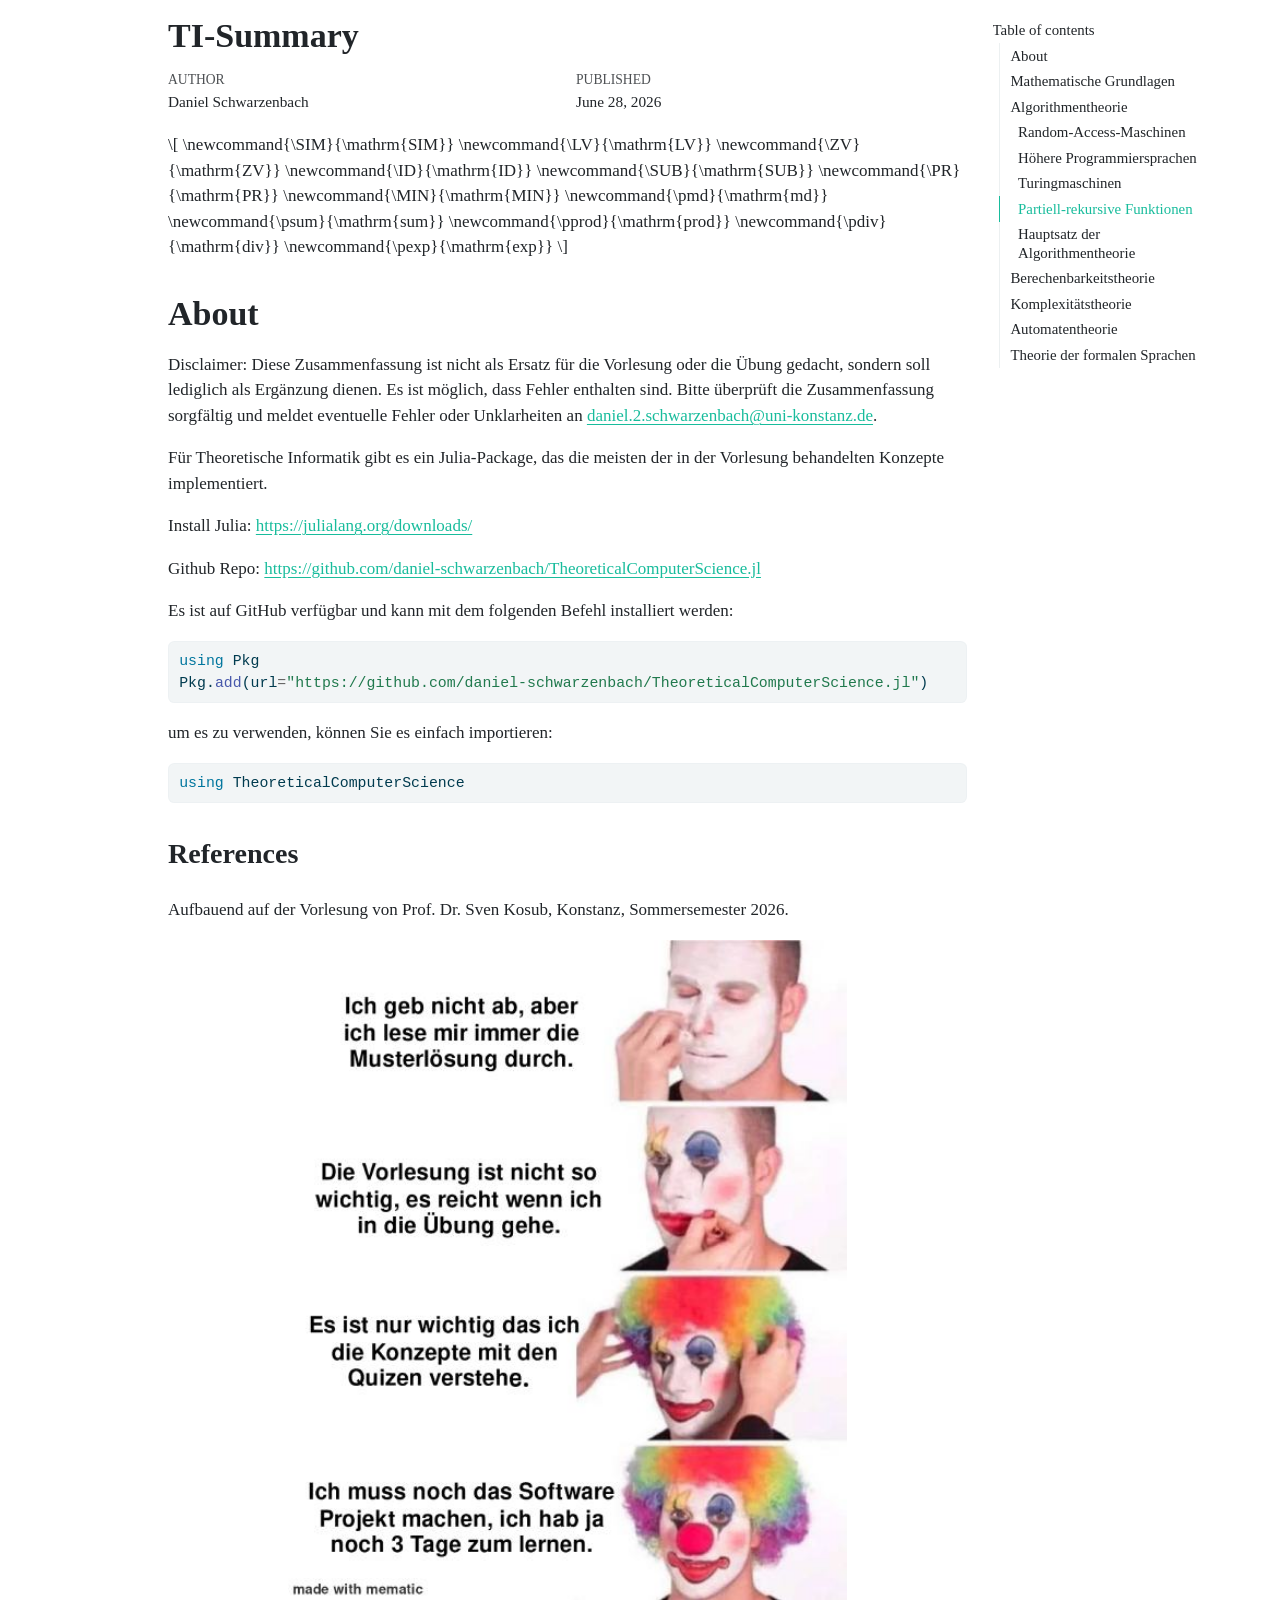
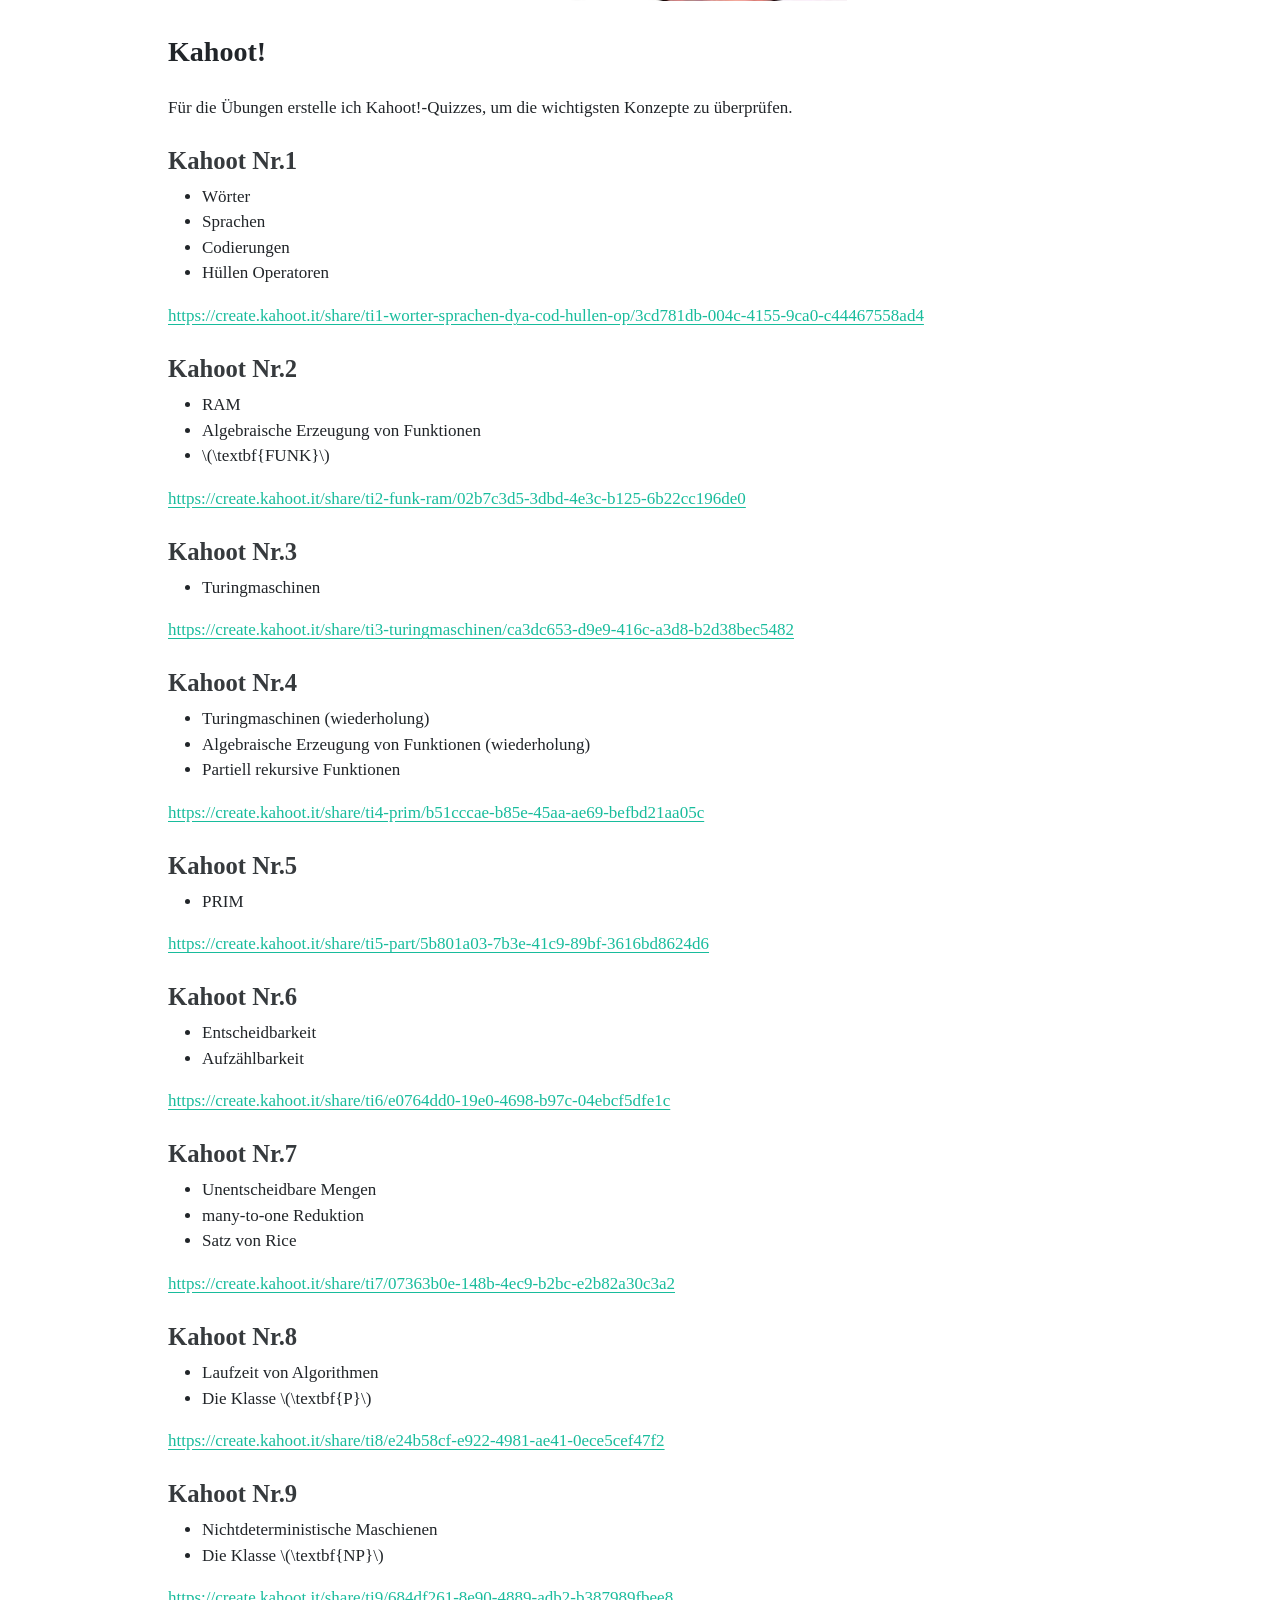
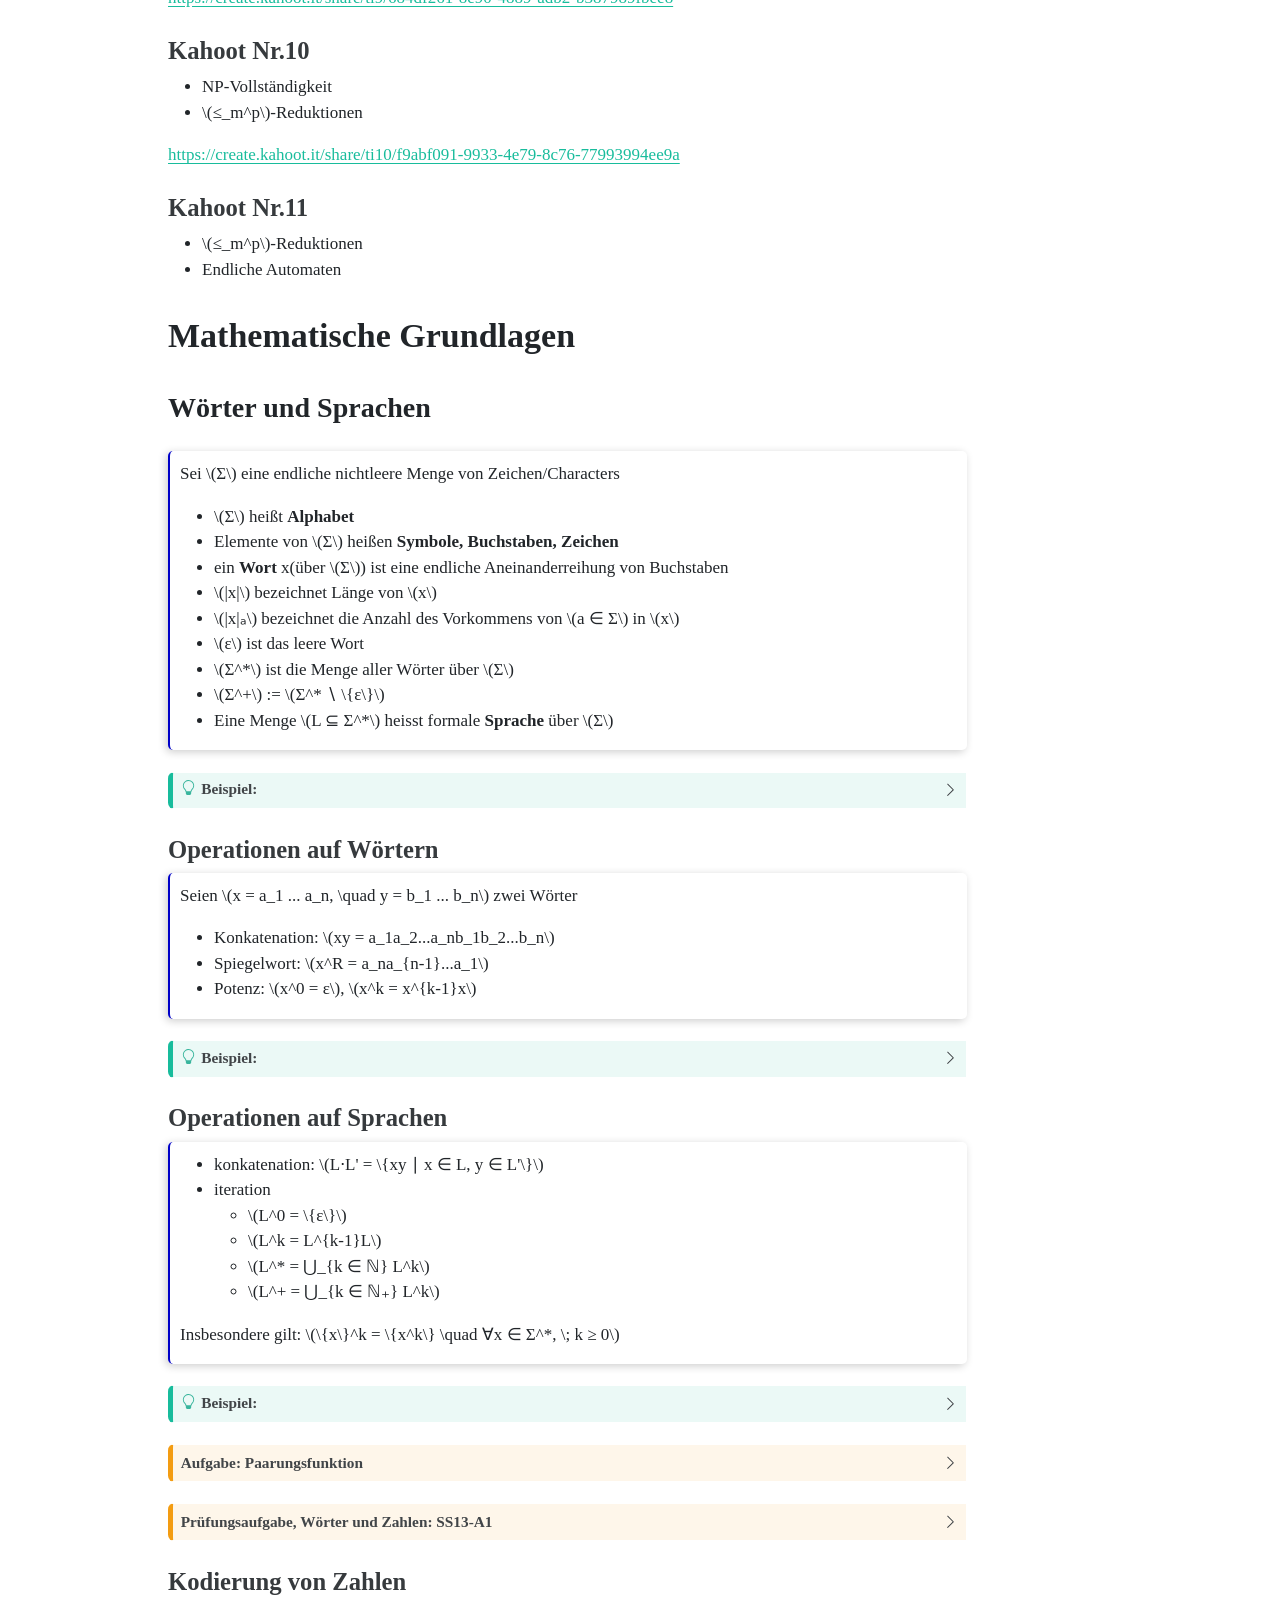
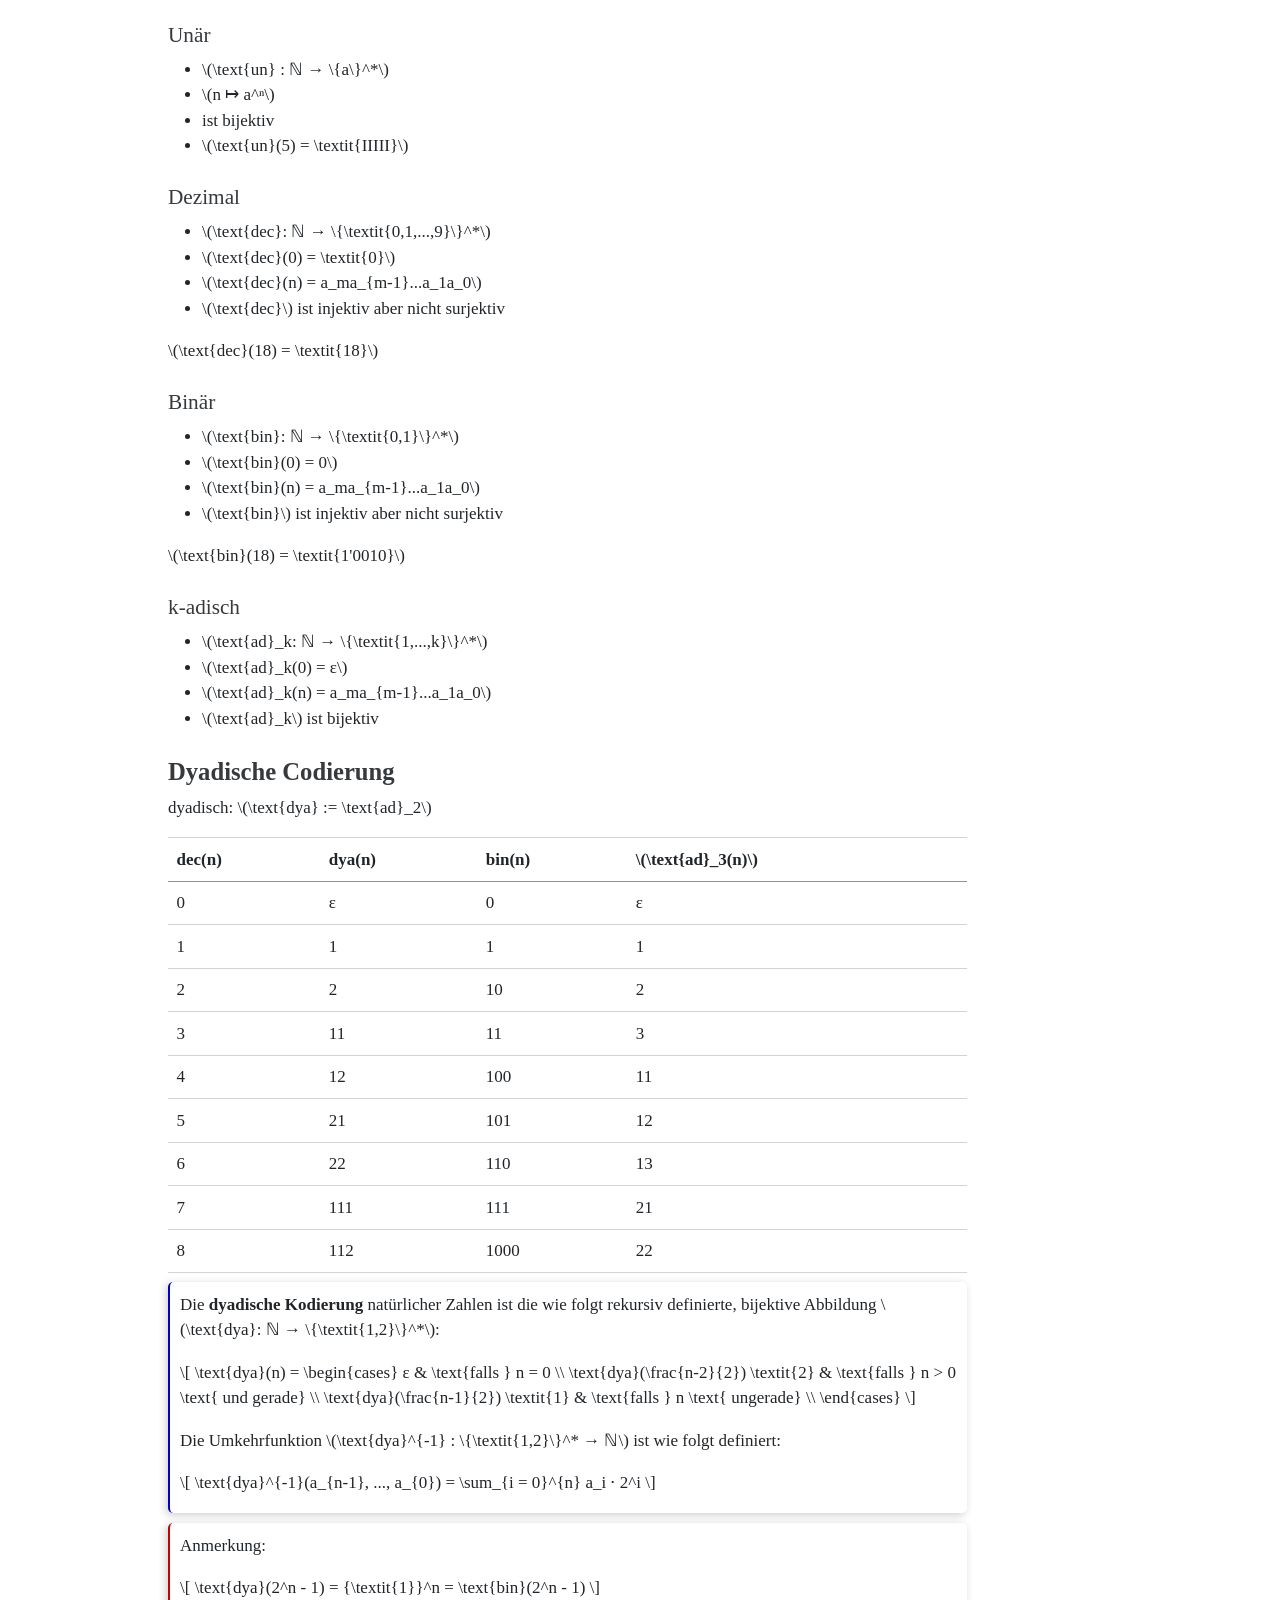
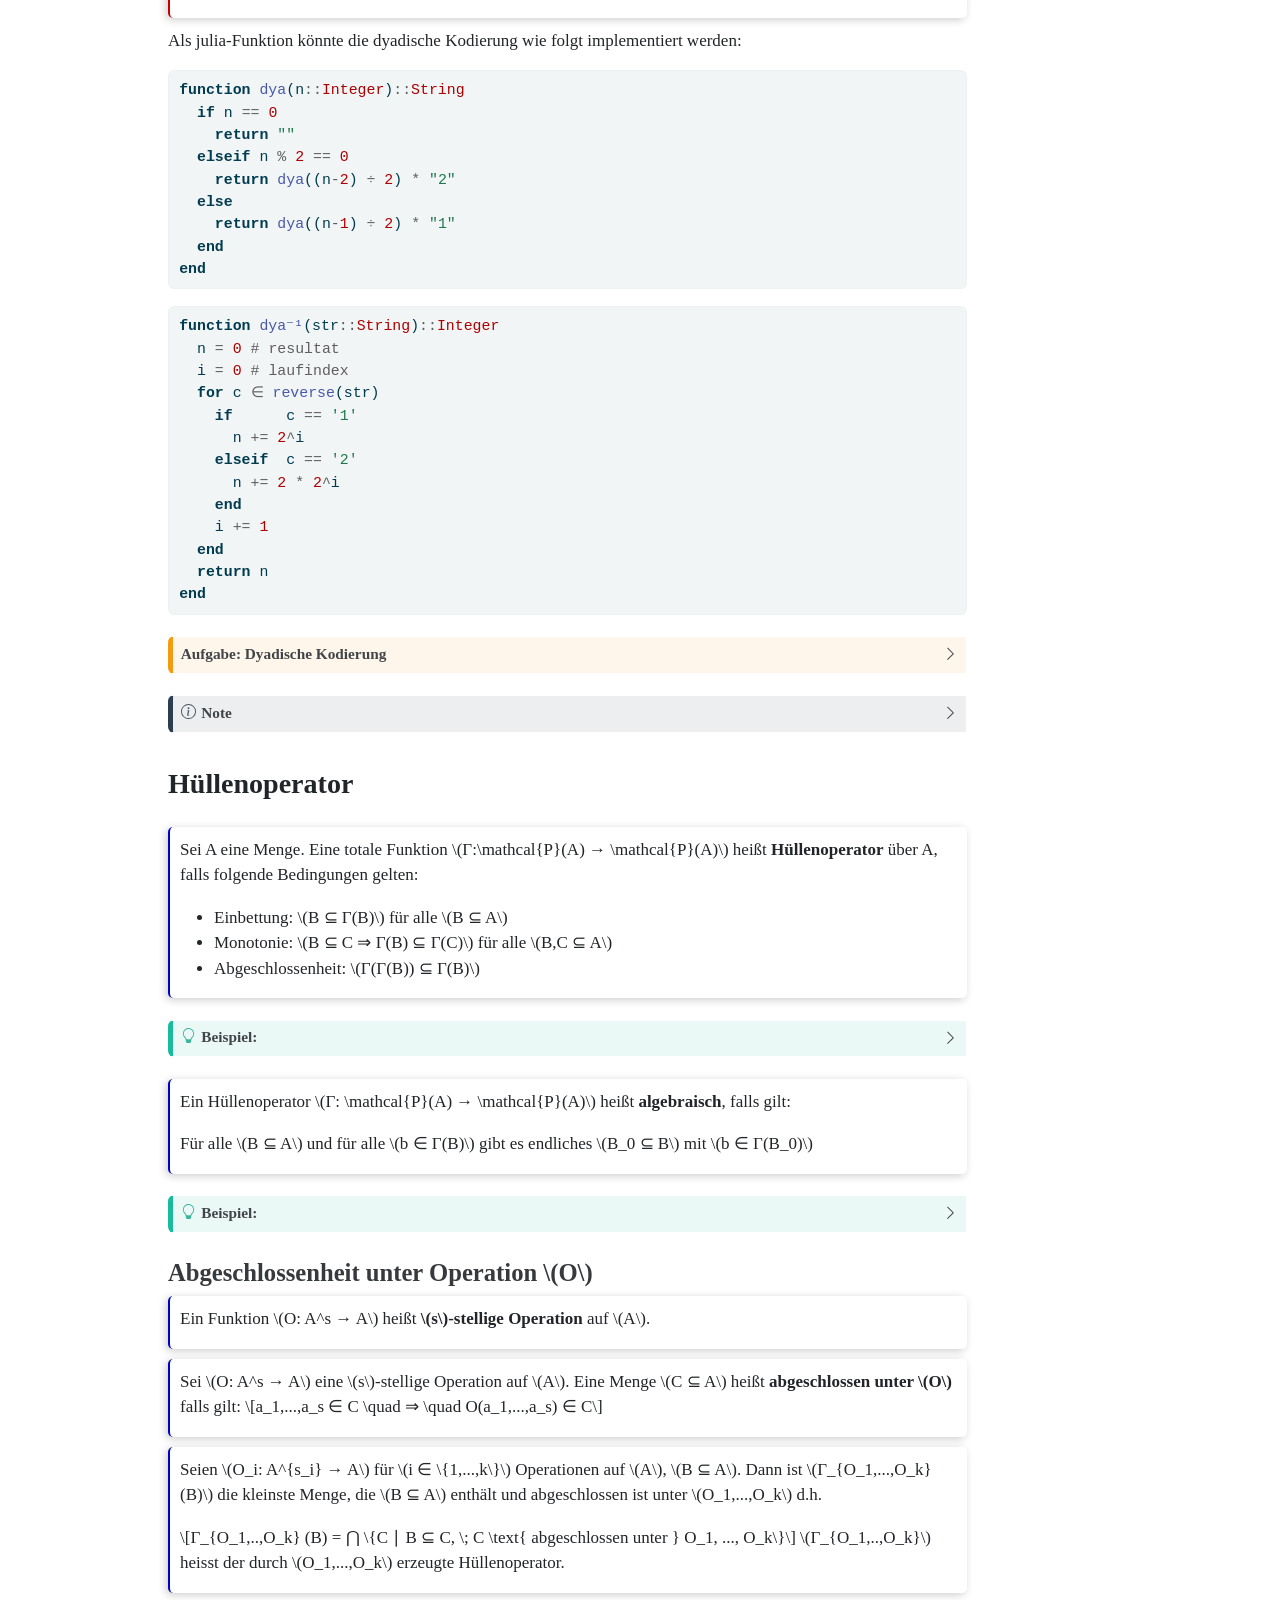
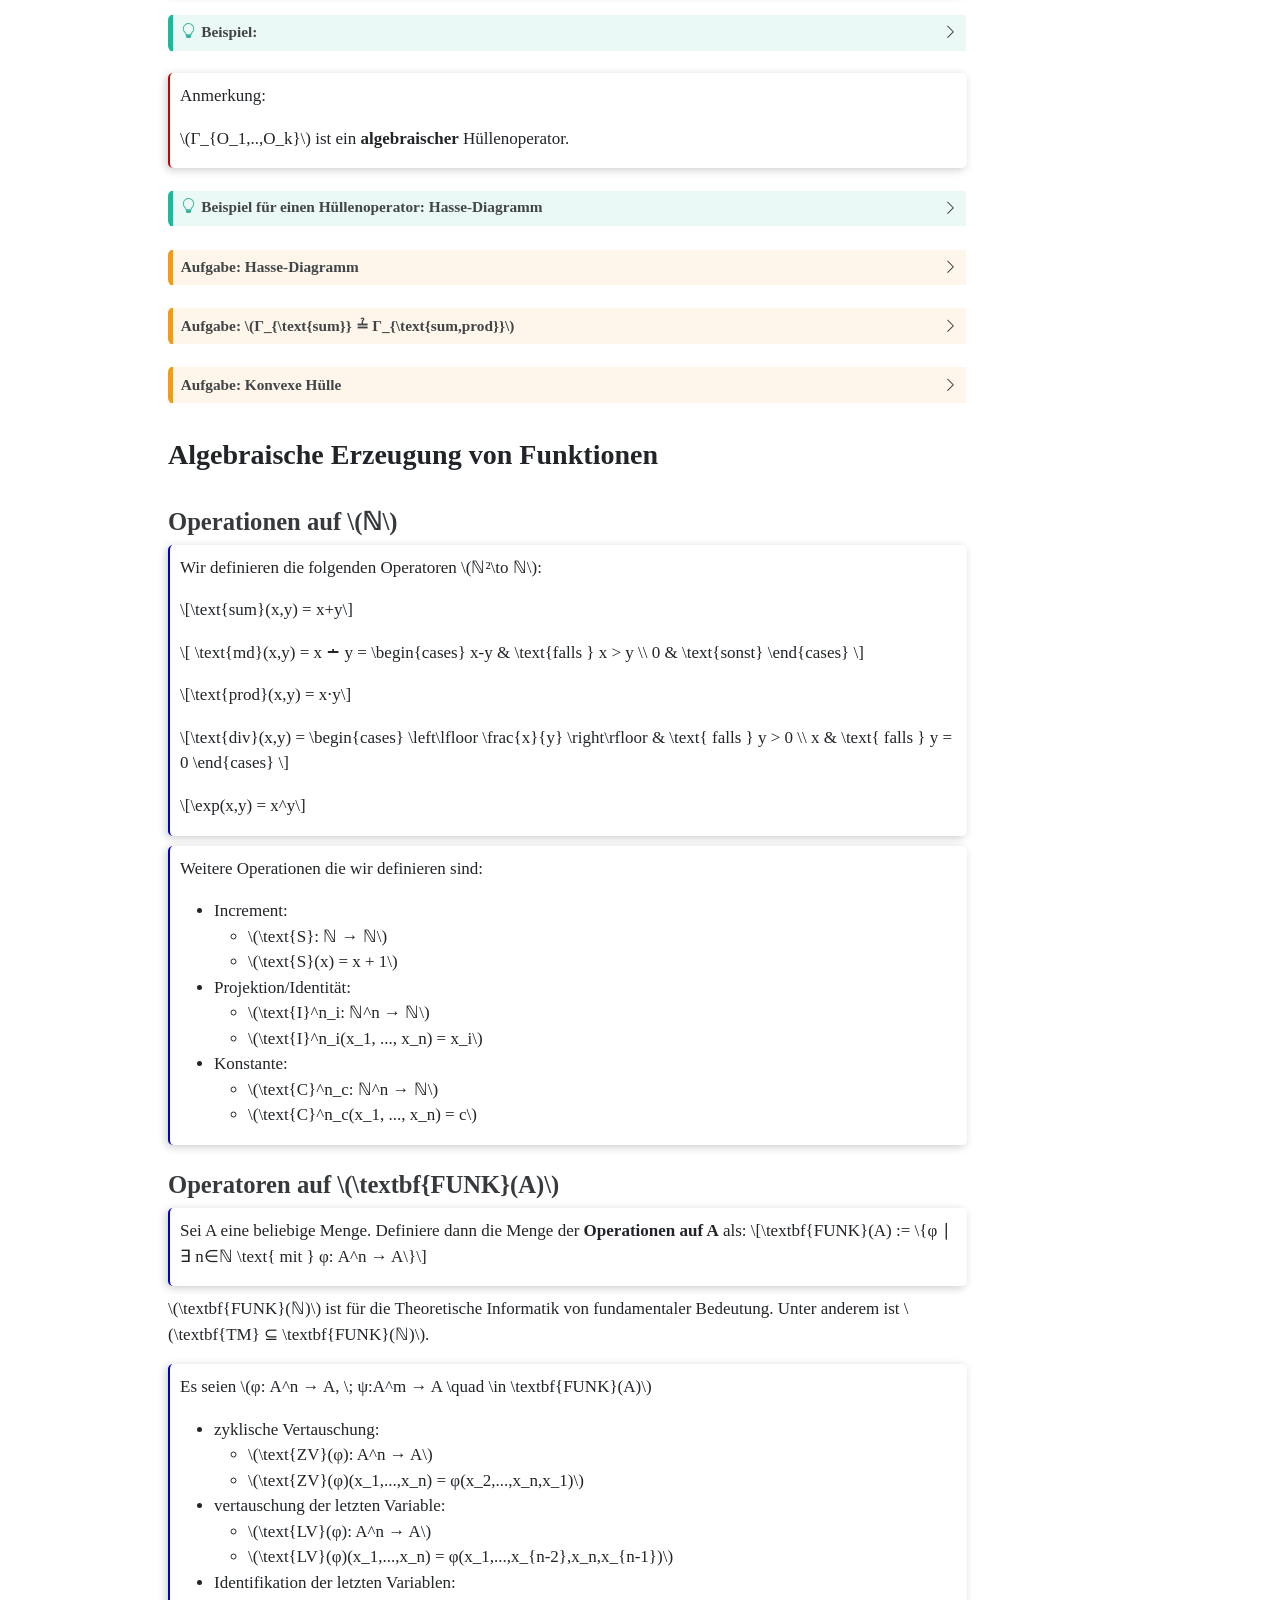
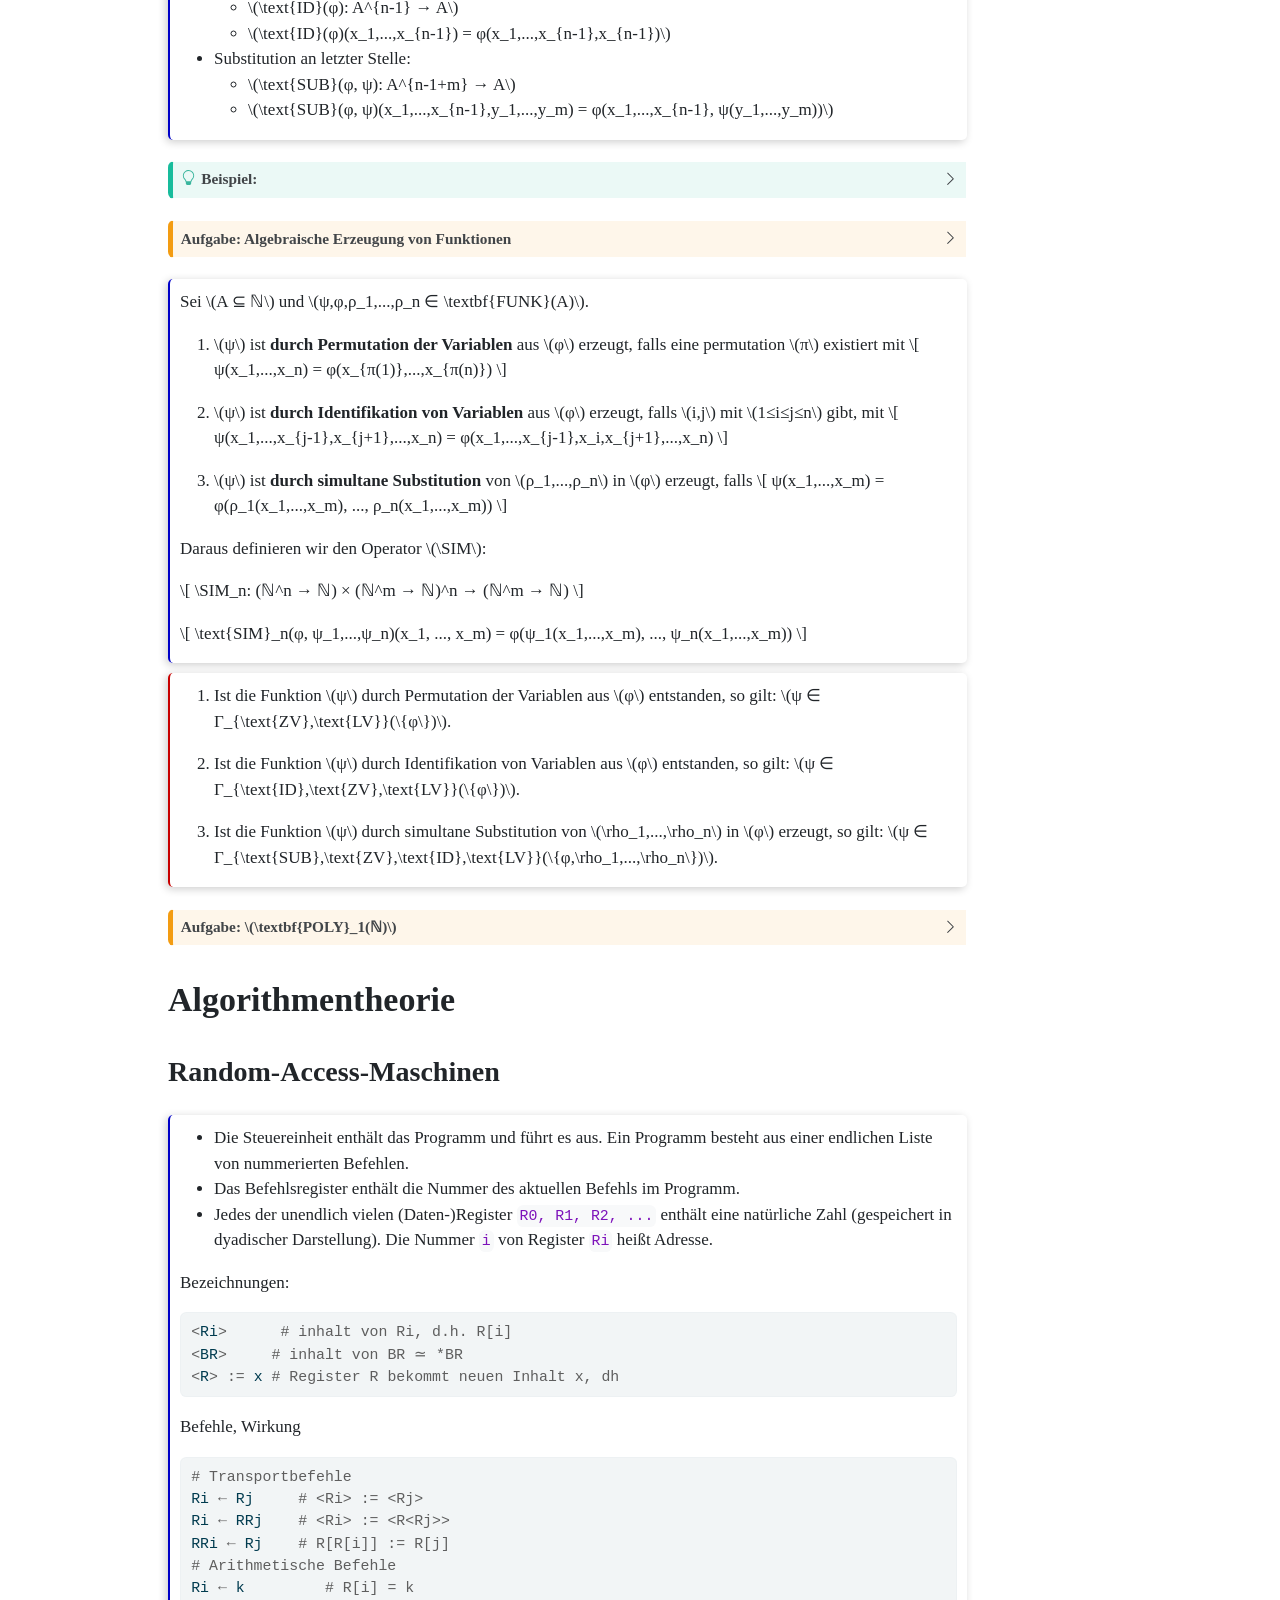
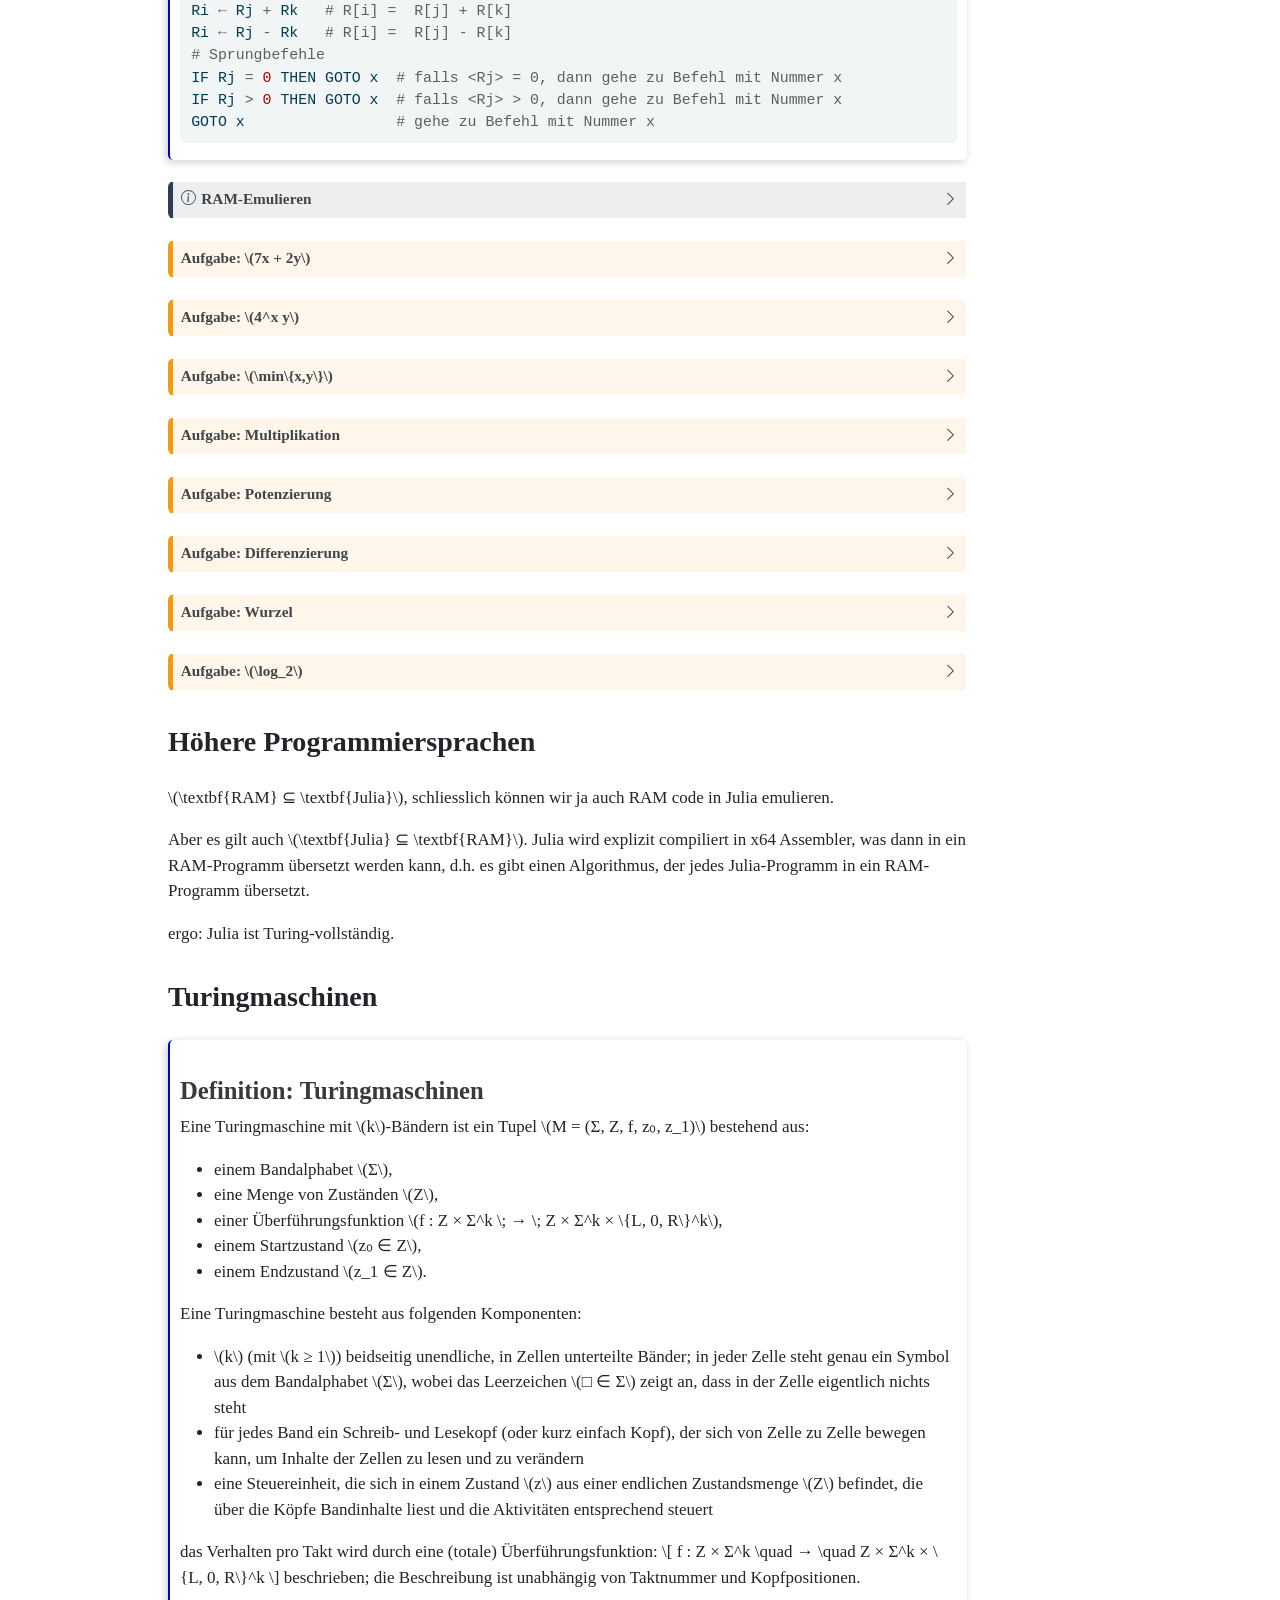
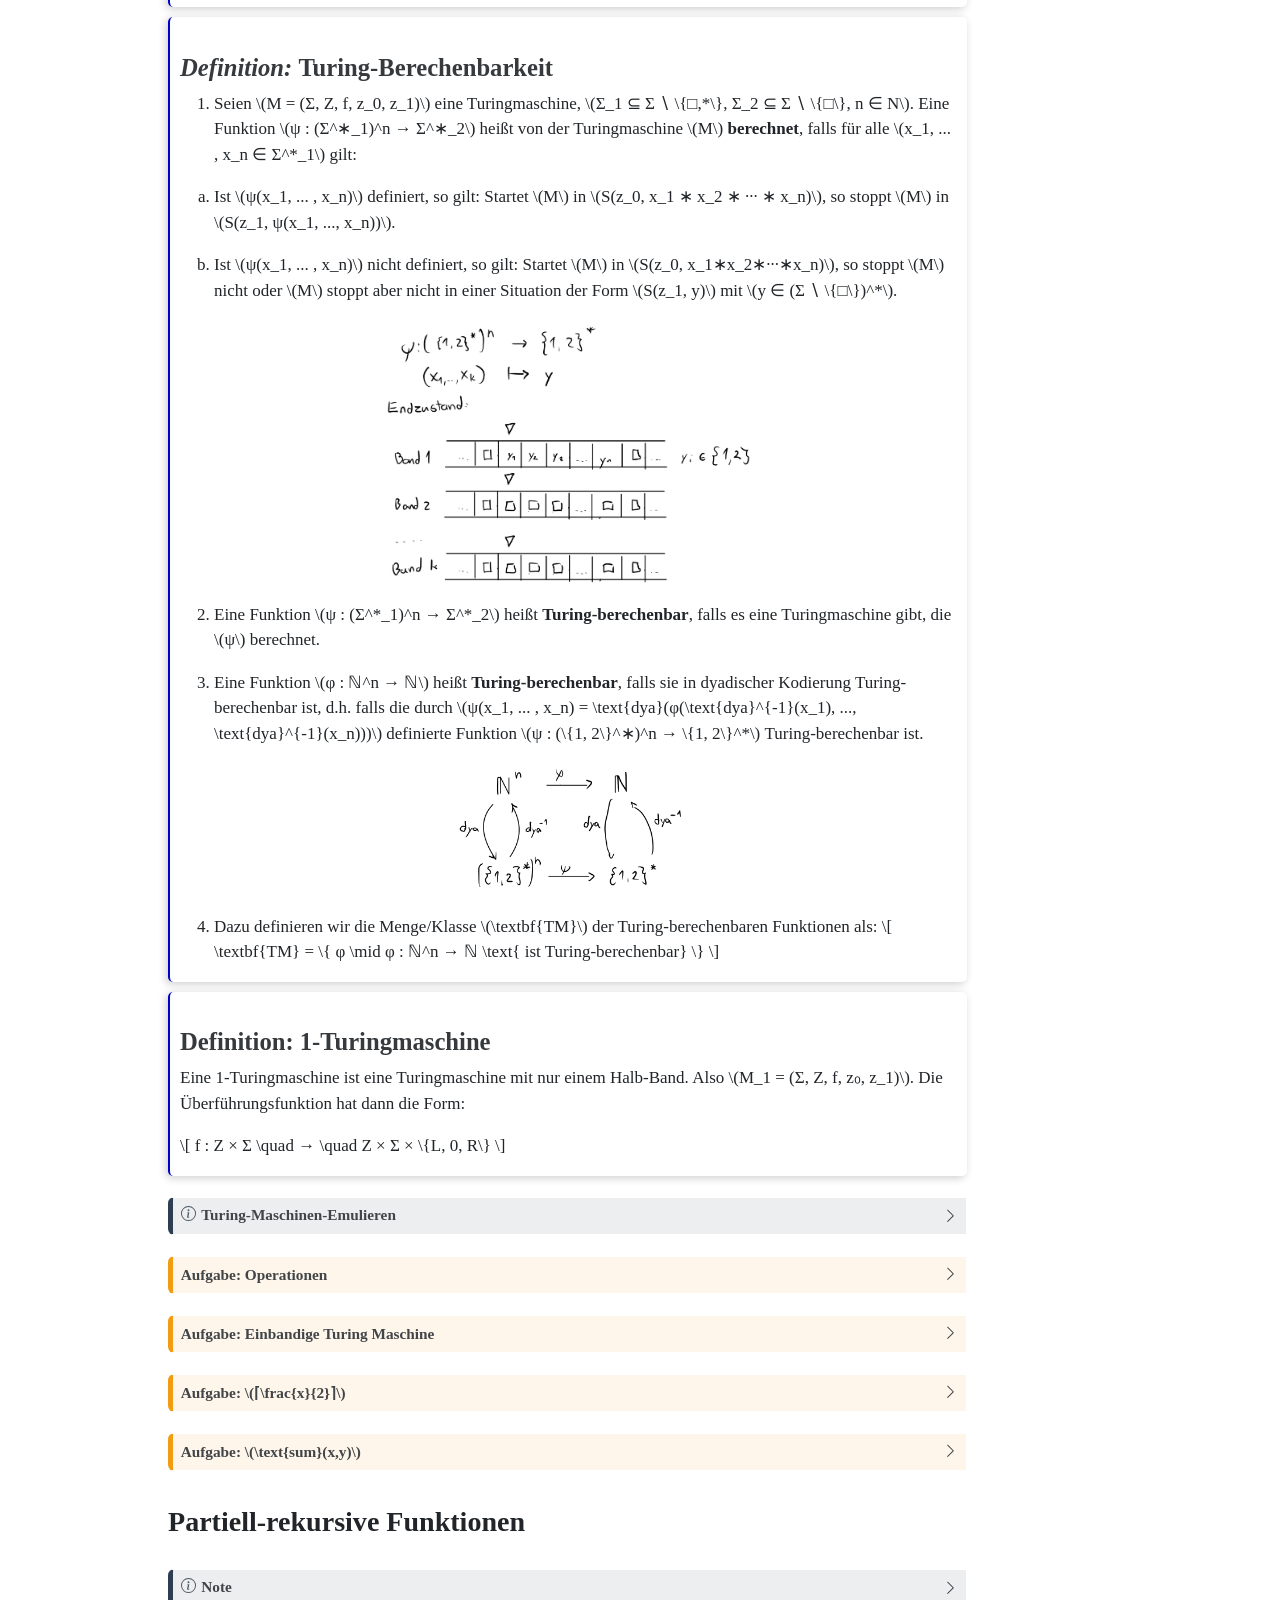
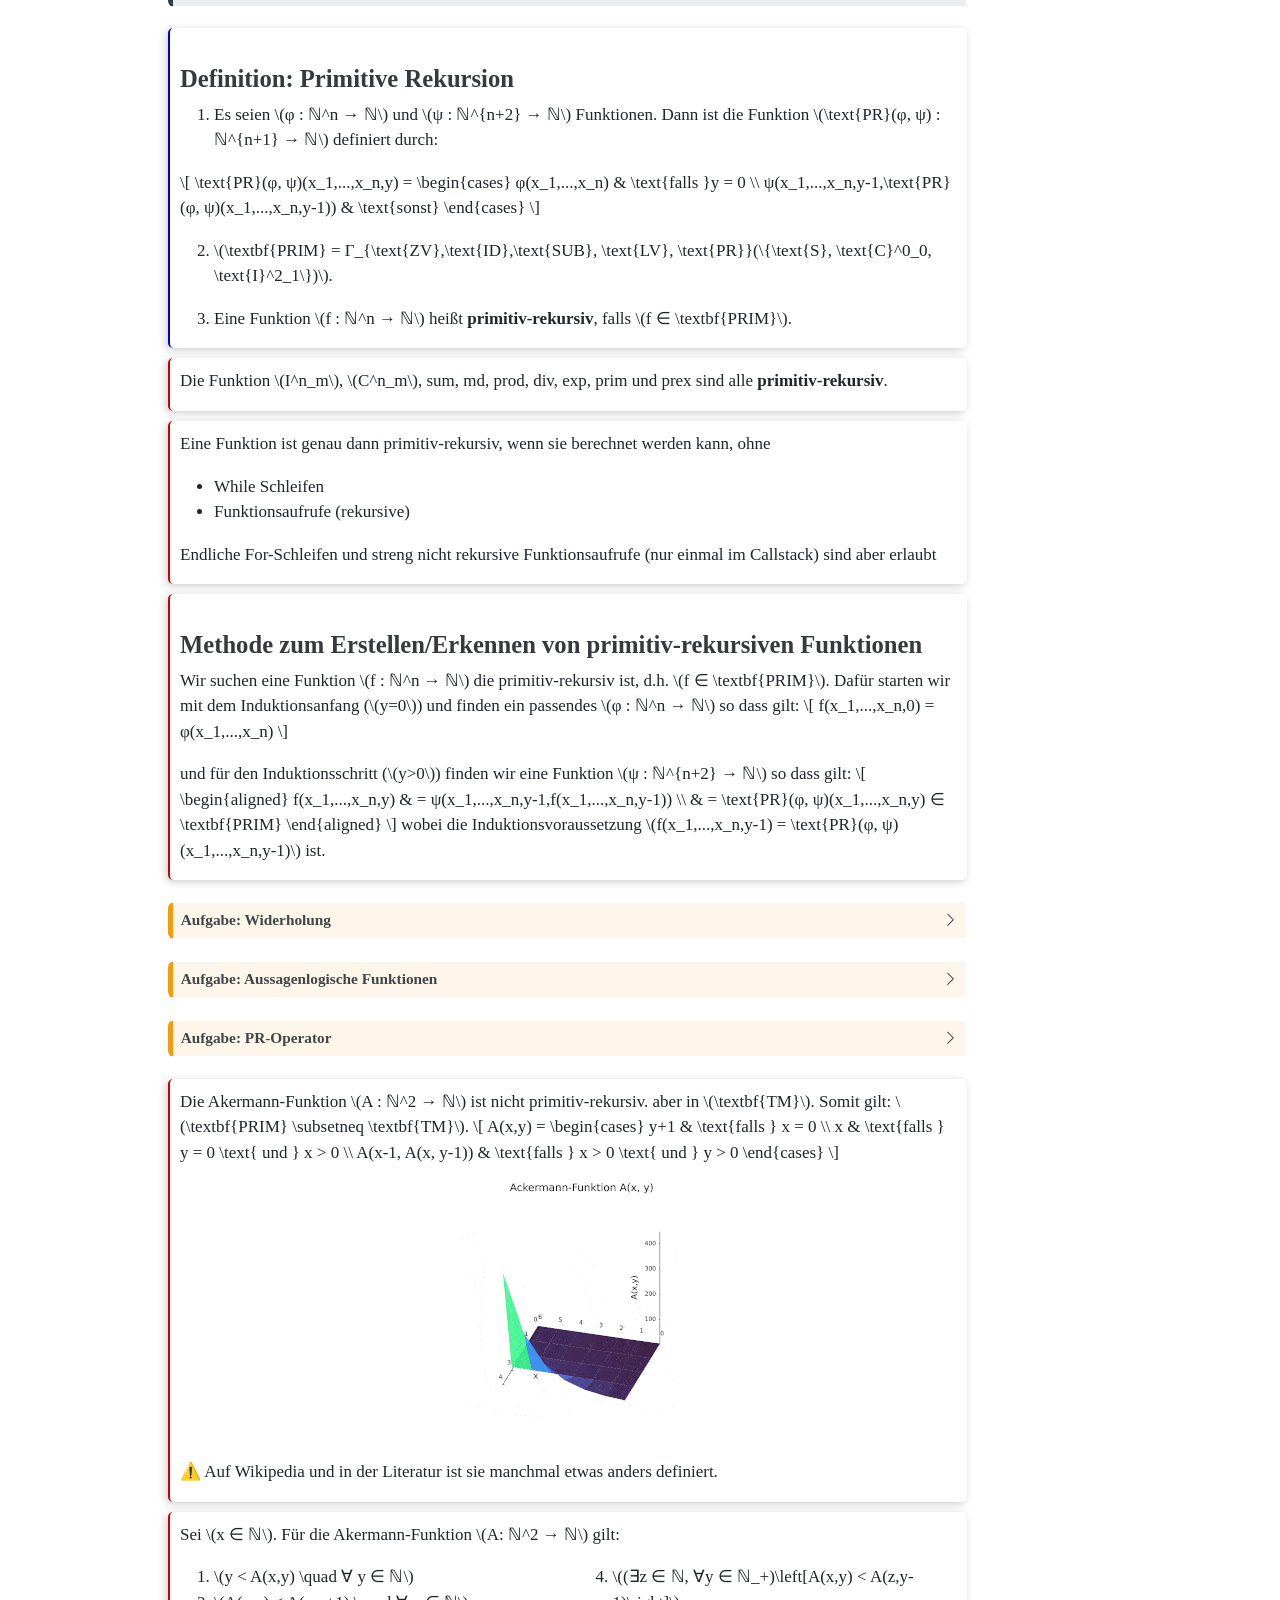
==== commit e28c70a2: "Reguläre Ausdrücke" ====
--- a/index.html
+++ b/index.html
@@ -7,7 +7,7 @@
 <meta name="viewport" content="width=device-width, initial-scale=1.0, user-scalable=yes">
 
 <meta name="author" content="Daniel Schwarzenbach">
-<meta name="dcterms.date" content="2026-06-21">
+<meta name="dcterms.date" content="2026-06-28">
 
 <title>TI-Summary</title>
 <style>
@@ -179,7 +179,7 @@
     <div>
     <div class="quarto-title-meta-heading">Published</div>
     <div class="quarto-title-meta-contents">
-      <p class="date">June 21, 2026</p>
+      <p class="date">June 28, 2026</p>
     </div>
   </div>
   
@@ -294,6 +294,29 @@
 <li>Die Klasse <span class="math inline">\(\textbf{P}\)</span></li>
 </ul>
 <p><a href="https://create.kahoot.it/share/ti8/e24b58cf-e922-4981-ae41-0ece5cef47f2" class="uri">https://create.kahoot.it/share/ti8/e24b58cf-e922-4981-ae41-0ece5cef47f2</a></p>
+</section>
+<section id="kahoot-nr.9" class="level3">
+<h3 class="anchored" data-anchor-id="kahoot-nr.9">Kahoot Nr.9</h3>
+<ul>
+<li>Nichtdeterministische Maschienen</li>
+<li>Die Klasse <span class="math inline">\(\textbf{NP}\)</span></li>
+</ul>
+<p><a href="https://create.kahoot.it/share/ti9/684df261-8e90-4889-adb2-b387989fbee8" class="uri">https://create.kahoot.it/share/ti9/684df261-8e90-4889-adb2-b387989fbee8</a></p>
+</section>
+<section id="kahoot-nr.10" class="level3">
+<h3 class="anchored" data-anchor-id="kahoot-nr.10">Kahoot Nr.10</h3>
+<ul>
+<li>NP-Vollständigkeit</li>
+<li><span class="math inline">\(≤_m^p\)</span>-Reduktionen</li>
+</ul>
+<p><a href="https://create.kahoot.it/share/ti10/f9abf091-9933-4e79-8c76-77993994ee9a" class="uri">https://create.kahoot.it/share/ti10/f9abf091-9933-4e79-8c76-77993994ee9a</a></p>
+</section>
+<section id="kahoot-nr.11" class="level3">
+<h3 class="anchored" data-anchor-id="kahoot-nr.11">Kahoot Nr.11</h3>
+<ul>
+<li><span class="math inline">\(≤_m^p\)</span>-Reduktionen</li>
+<li>Endliche Automaten</li>
+</ul>
 </section>
 </section>
 </section>
@@ -4485,6 +4508,91 @@
 <li><span class="math inline">\(\textbf{P}\)</span> ist abgeschlossen unter Komplementbildung, Vereinigung, Durchschnitt.</li>
 </ol>
 </div>
+<div class="callout callout-style-default callout-warning no-icon callout-titled">
+<div class="callout-header d-flex align-content-center" data-bs-toggle="collapse" data-bs-target=".callout-121-contents" aria-controls="callout-121" aria-expanded="false" aria-label="Toggle callout">
+<div class="callout-icon-container">
+<i class="callout-icon no-icon"></i>
+</div>
+<div class="callout-title-container flex-fill">
+Aufgabe: sqrt
+</div>
+<div class="callout-btn-toggle d-inline-block border-0 py-1 ps-1 pe-0 float-end"><i class="callout-toggle"></i></div>
+</div>
+<div id="callout-121" class="callout-121-contents callout-collapse collapse">
+<div class="callout-body-container callout-body">
+<p>Finden Sie einen Algorithmus, der die Funktion <code>sqrt(x)</code> in Polynomialzeit berechnet.</p>
+<div class="callout callout-style-default callout-tip no-icon callout-titled">
+<div class="callout-header d-flex align-content-center" data-bs-toggle="collapse" data-bs-target=".callout-120-contents" aria-controls="callout-120" aria-expanded="false" aria-label="Toggle callout">
+<div class="callout-icon-container">
+<i class="callout-icon no-icon"></i>
+</div>
+<div class="callout-title-container flex-fill">
+Lösung:
+</div>
+<div class="callout-btn-toggle d-inline-block border-0 py-1 ps-1 pe-0 float-end"><i class="callout-toggle"></i></div>
+</div>
+<div id="callout-120" class="callout-120-contents callout-collapse collapse">
+<div class="callout-body-container callout-body">
+<div class="sourceCode" id="cb47"><pre class="sourceCode julia code-with-copy"><code class="sourceCode julia"><span id="cb47-1"><a href="#cb47-1" aria-hidden="true" tabindex="-1"></a><span class="kw">function</span> <span class="fu">sqrt</span>(x)</span>
+<span id="cb47-2"><a href="#cb47-2" aria-hidden="true" tabindex="-1"></a>    <span class="cf">if</span> x <span class="op">&lt;</span> <span class="fl">2</span></span>
+<span id="cb47-3"><a href="#cb47-3" aria-hidden="true" tabindex="-1"></a>        <span class="cf">return</span> x</span>
+<span id="cb47-4"><a href="#cb47-4" aria-hidden="true" tabindex="-1"></a>    <span class="cf">end</span></span>
+<span id="cb47-5"><a href="#cb47-5" aria-hidden="true" tabindex="-1"></a>    a<span class="op">::</span><span class="dt">Vector{Integer} </span><span class="op">=</span> <span class="fu">zeros</span>(x<span class="op">+</span><span class="fl">1</span>)</span>
+<span id="cb47-6"><a href="#cb47-6" aria-hidden="true" tabindex="-1"></a>    i <span class="op">=</span> <span class="fl">1</span></span>
+<span id="cb47-7"><a href="#cb47-7" aria-hidden="true" tabindex="-1"></a>    a[<span class="fl">1</span>] <span class="op">=</span> <span class="fl">1</span></span>
+<span id="cb47-8"><a href="#cb47-8" aria-hidden="true" tabindex="-1"></a>    <span class="cf">while</span> a[i] <span class="op">≤</span> x <span class="co"># log(x) mal</span></span>
+<span id="cb47-9"><a href="#cb47-9" aria-hidden="true" tabindex="-1"></a>        a[i<span class="op">+</span><span class="fl">1</span>] <span class="op">=</span> a[i] <span class="op">+</span> a[i]</span>
+<span id="cb47-10"><a href="#cb47-10" aria-hidden="true" tabindex="-1"></a>        i <span class="op">+=</span> <span class="fl">1</span></span>
+<span id="cb47-11"><a href="#cb47-11" aria-hidden="true" tabindex="-1"></a>    <span class="cf">end</span></span>
+<span id="cb47-12"><a href="#cb47-12" aria-hidden="true" tabindex="-1"></a>    <span class="co"># Estimation</span></span>
+<span id="cb47-13"><a href="#cb47-13" aria-hidden="true" tabindex="-1"></a>    low <span class="op">=</span> a[<span class="fu">div</span>(i, <span class="fl">2</span>)]</span>
+<span id="cb47-14"><a href="#cb47-14" aria-hidden="true" tabindex="-1"></a>    high <span class="op">=</span> a[<span class="fu">div</span>(i, <span class="fl">2</span>) <span class="op">+</span> <span class="fl">1</span>]</span>
+<span id="cb47-15"><a href="#cb47-15" aria-hidden="true" tabindex="-1"></a>    mid <span class="op">=</span> <span class="fu">div</span>(low <span class="op">+</span> high, <span class="fl">2</span>)</span>
+<span id="cb47-16"><a href="#cb47-16" aria-hidden="true" tabindex="-1"></a>    <span class="cf">while</span> mid <span class="op">*</span> mid <span class="op">&gt;</span> x <span class="op">||</span> (mid<span class="op">+</span><span class="fl">1</span>) <span class="op">*</span> (mid<span class="op">+</span><span class="fl">1</span>) <span class="op">≤</span> x <span class="co"># log²x mal</span></span>
+<span id="cb47-17"><a href="#cb47-17" aria-hidden="true" tabindex="-1"></a>        <span class="cf">if</span> mid <span class="op">*</span> mid <span class="op">≤</span> x</span>
+<span id="cb47-18"><a href="#cb47-18" aria-hidden="true" tabindex="-1"></a>            mid <span class="op">=</span> <span class="fu">div</span>(mid <span class="op">+</span> high, <span class="fl">2</span>)</span>
+<span id="cb47-19"><a href="#cb47-19" aria-hidden="true" tabindex="-1"></a>        <span class="cf">else</span></span>
+<span id="cb47-20"><a href="#cb47-20" aria-hidden="true" tabindex="-1"></a>            mid <span class="op">=</span> <span class="fu">div</span>(low <span class="op">+</span> mid, <span class="fl">2</span>)</span>
+<span id="cb47-21"><a href="#cb47-21" aria-hidden="true" tabindex="-1"></a>        <span class="cf">end</span></span>
+<span id="cb47-22"><a href="#cb47-22" aria-hidden="true" tabindex="-1"></a>    <span class="cf">end</span></span>
+<span id="cb47-23"><a href="#cb47-23" aria-hidden="true" tabindex="-1"></a>    <span class="cf">return</span> mid</span>
+<span id="cb47-24"><a href="#cb47-24" aria-hidden="true" tabindex="-1"></a><span class="kw">end</span></span></code><button title="Copy to Clipboard" class="code-copy-button"><i class="bi"></i></button></pre></div>
+<p>damit ist die Laufzeit von <code>sqrt(x)</code> in <span class="math inline">\(\mathcal{O}(n^2)\)</span> und damit polynomial.</p>
+</div>
+</div>
+</div>
+</div>
+</div>
+</div>
+<section id="datentypen" class="level3">
+<h3 class="anchored" data-anchor-id="datentypen">Datentypen</h3>
+<p>Da wir uns innerhalb der Klasse <span class="math inline">\(\textbf{FUNK}(ℕ)\)</span> befinden, können wir nur Funktionen <span class="math inline">\(f: ℕ^n → ℕ\)</span> berechnen. Höhere Datentypen lassen sich jedoch in Polynomialzeit kodieren:</p>
+<ul>
+<li><code>Integer</code> <span class="math inline">\(≅ ℤ\)</span>: bijektiv über <span class="math inline">\(z(0)=0\)</span>, <span class="math inline">\(z(2n-1)=n\)</span>, <span class="math inline">\(z(2n)=-n\)</span></li>
+<li><code>AbstractFloat</code> <span class="math inline">\(≅ ℚ = ℤ×ℕ_+\)</span>: Kantor-Kodierung von Zähler und Nenner</li>
+<li><code>String</code> <span class="math inline">\(≅ Σ^*\)</span>: <span class="math inline">\(|Σ|\)</span>-adische Kodierung</li>
+<li><code>Bool</code> <span class="math inline">\(≅ \{0,1\}\)</span>: <span class="math inline">\(b(0)=0\)</span>, <span class="math inline">\(b(n)=1\)</span> für <span class="math inline">\(n&gt;0\)</span></li>
+<li>Tupel/Arrays: mehrfache Anwendung der Kantor-Paarungsfunktion</li>
+</ul>
+<p>Als zentrales Hilfsmittel dient die <strong>Kantor-Paarungsfunktion</strong>, eine bijektive Abbildung <span class="math inline">\(ℕ^2 \leftrightarrow ℕ\)</span>, berechenbar in Polynomialzeit:</p>
+<div class="sourceCode" id="cb48"><pre class="sourceCode julia code-with-copy"><code class="sourceCode julia"><span id="cb48-1"><a href="#cb48-1" aria-hidden="true" tabindex="-1"></a><span class="co"># ℕ → ℕ × ℕ (Dekodierung)</span></span>
+<span id="cb48-2"><a href="#cb48-2" aria-hidden="true" tabindex="-1"></a><span class="kw">function</span> <span class="fu">cantor_pairing</span>(z)</span>
+<span id="cb48-3"><a href="#cb48-3" aria-hidden="true" tabindex="-1"></a>    <span class="co"># isqrt ist die ganzzahlige Wurzel in Julia</span></span>
+<span id="cb48-4"><a href="#cb48-4" aria-hidden="true" tabindex="-1"></a>    w <span class="op">=</span> (<span class="fu">isqrt</span>(<span class="fl">1</span> <span class="op">+</span> <span class="fl">8</span><span class="op">*</span>z) <span class="op">-</span> <span class="fl">1</span>) <span class="op">÷</span> <span class="fl">2</span></span>
+<span id="cb48-5"><a href="#cb48-5" aria-hidden="true" tabindex="-1"></a>    t <span class="op">=</span> w <span class="op">*</span> (w <span class="op">+</span> <span class="fl">1</span>) <span class="op">÷</span> <span class="fl">2</span></span>
+<span id="cb48-6"><a href="#cb48-6" aria-hidden="true" tabindex="-1"></a>    y <span class="op">=</span> z <span class="op">-</span> t</span>
+<span id="cb48-7"><a href="#cb48-7" aria-hidden="true" tabindex="-1"></a>    <span class="cf">return</span> (w <span class="op">-</span> y, y)</span>
+<span id="cb48-8"><a href="#cb48-8" aria-hidden="true" tabindex="-1"></a><span class="kw">end</span></span>
+<span id="cb48-9"><a href="#cb48-9" aria-hidden="true" tabindex="-1"></a></span>
+<span id="cb48-10"><a href="#cb48-10" aria-hidden="true" tabindex="-1"></a><span class="co"># ℕ × ℕ → ℕ (Kodierung)</span></span>
+<span id="cb48-11"><a href="#cb48-11" aria-hidden="true" tabindex="-1"></a><span class="kw">function</span> <span class="fu">cantor_unpairing</span>(i, j)</span>
+<span id="cb48-12"><a href="#cb48-12" aria-hidden="true" tabindex="-1"></a>    <span class="cf">return</span> (i <span class="op">+</span> j) <span class="op">*</span> (i <span class="op">+</span> j <span class="op">+</span> <span class="fl">1</span>) <span class="op">÷</span> <span class="fl">2</span> <span class="op">+</span> j</span>
+<span id="cb48-13"><a href="#cb48-13" aria-hidden="true" tabindex="-1"></a><span class="kw">end</span></span></code><button title="Copy to Clipboard" class="code-copy-button"><i class="bi"></i></button></pre></div>
+<p>Zusammengesetzte Typen wie <code>Person</code> (mit Feldern <code>String</code>, <code>Integer</code>, <code>Bool</code>) werden als <span class="math inline">\(ℕ^5\)</span> dargestellt und nach Kantor kodiert. Nach dem Induktionsprinzip gilt:</p>
+<div class="prop">
+<p>Jedes Tupel abzählbarer Mengen und jeder zusammengesetzte Datentyp ist in Polynomialzeit in eine natürliche Zahl kodierbar und wieder dekodierbar.</p>
+</div>
+</section>
 </section>
 <section id="die-klasse-textbfnp" class="level2">
 <h2 class="anchored" data-anchor-id="die-klasse-textbfnp">Die Klasse <span class="math inline">\(\textbf{NP}\)</span></h2>
@@ -4557,32 +4665,32 @@
 <section id="nichtdeterministische-rams" class="level3">
 <h3 class="anchored" data-anchor-id="nichtdeterministische-rams">Nichtdeterministische RAMs</h3>
 <p>Mehrere Befehle können auf die gleiche Zeilennummer zeigen, z.B.:</p>
-<div class="sourceCode" id="cb47"><pre class="sourceCode ram code-with-copy"><code class="sourceCode ram"><span id="cb47-1"><a href="#cb47-1" aria-hidden="true" tabindex="-1"></a>0   <span class="kw">IF</span> <span class="dt">R1</span> <span class="fu">=</span> <span class="bn">0</span> <span class="kw">GOTO</span> <span class="bn">2</span></span>
-<span id="cb47-2"><a href="#cb47-2" aria-hidden="true" tabindex="-1"></a>1   <span class="dt">R2</span> <span class="fu">←</span> <span class="dt">R2</span> <span class="fu">+</span> <span class="dt">R0</span></span>
-<span id="cb47-3"><a href="#cb47-3" aria-hidden="true" tabindex="-1"></a>2   <span class="dt">R1</span> <span class="fu">←</span> <span class="dt">R1</span> <span class="fu">-</span> <span class="bn">1</span></span>
-<span id="cb47-4"><a href="#cb47-4" aria-hidden="true" tabindex="-1"></a><span class="co"># nichtdeterministische Verzweigung</span></span>
-<span id="cb47-5"><a href="#cb47-5" aria-hidden="true" tabindex="-1"></a>3   <span class="kw">STOP</span></span>
-<span id="cb47-6"><a href="#cb47-6" aria-hidden="true" tabindex="-1"></a>3   <span class="kw">GOTO</span> <span class="bn">0</span></span></code><button title="Copy to Clipboard" class="code-copy-button"><i class="bi"></i></button></pre></div>
+<div class="sourceCode" id="cb49"><pre class="sourceCode ram code-with-copy"><code class="sourceCode ram"><span id="cb49-1"><a href="#cb49-1" aria-hidden="true" tabindex="-1"></a>0   <span class="kw">IF</span> <span class="dt">R1</span> <span class="fu">=</span> <span class="bn">0</span> <span class="kw">GOTO</span> <span class="bn">2</span></span>
+<span id="cb49-2"><a href="#cb49-2" aria-hidden="true" tabindex="-1"></a>1   <span class="dt">R2</span> <span class="fu">←</span> <span class="dt">R2</span> <span class="fu">+</span> <span class="dt">R0</span></span>
+<span id="cb49-3"><a href="#cb49-3" aria-hidden="true" tabindex="-1"></a>2   <span class="dt">R1</span> <span class="fu">←</span> <span class="dt">R1</span> <span class="fu">-</span> <span class="bn">1</span></span>
+<span id="cb49-4"><a href="#cb49-4" aria-hidden="true" tabindex="-1"></a><span class="co"># nichtdeterministische Verzweigung</span></span>
+<span id="cb49-5"><a href="#cb49-5" aria-hidden="true" tabindex="-1"></a>3   <span class="kw">STOP</span></span>
+<span id="cb49-6"><a href="#cb49-6" aria-hidden="true" tabindex="-1"></a>3   <span class="kw">GOTO</span> <span class="bn">0</span></span></code><button title="Copy to Clipboard" class="code-copy-button"><i class="bi"></i></button></pre></div>
 </section>
 <section id="nichtdeterministische-höhere-programmiersprachen" class="level3">
 <h3 class="anchored" data-anchor-id="nichtdeterministische-höhere-programmiersprachen">Nichtdeterministische Höhere Programmiersprachen</h3>
 <p>Wir können in julia ein macro <code>@ndet</code> definieren, das eine nichtdeterministische Verzweigung ermöglicht:</p>
-<div class="sourceCode" id="cb48"><pre class="sourceCode julia code-with-copy"><code class="sourceCode julia"><span id="cb48-1"><a href="#cb48-1" aria-hidden="true" tabindex="-1"></a><span class="kw">function</span> <span class="fu">f</span>(x<span class="op">::</span><span class="dt">Vector{Integer}</span>)</span>
-<span id="cb48-2"><a href="#cb48-2" aria-hidden="true" tabindex="-1"></a>    l <span class="op">=</span> <span class="fu">length</span>(x)</span>
-<span id="cb48-3"><a href="#cb48-3" aria-hidden="true" tabindex="-1"></a>    result <span class="op">=</span> <span class="fl">0</span></span>
-<span id="cb48-4"><a href="#cb48-4" aria-hidden="true" tabindex="-1"></a>    <span class="cf">for</span> i <span class="op">∈</span> <span class="fl">1</span><span class="op">:</span>l</span>
-<span id="cb48-5"><a href="#cb48-5" aria-hidden="true" tabindex="-1"></a>        <span class="co"># nichtdeterministische Verzweigung mit 3 Threads</span></span>
-<span id="cb48-6"><a href="#cb48-6" aria-hidden="true" tabindex="-1"></a>        <span class="pp">@ndet</span> <span class="cf">begin</span></span>
-<span id="cb48-7"><a href="#cb48-7" aria-hidden="true" tabindex="-1"></a>            result <span class="op">+=</span> x[i] <span class="op">|</span></span>
-<span id="cb48-8"><a href="#cb48-8" aria-hidden="true" tabindex="-1"></a>            result <span class="op">-=</span> x[i] <span class="op">|</span></span>
-<span id="cb48-9"><a href="#cb48-9" aria-hidden="true" tabindex="-1"></a>            result <span class="op">=</span> result</span>
-<span id="cb48-10"><a href="#cb48-10" aria-hidden="true" tabindex="-1"></a>        <span class="cf">end</span></span>
-<span id="cb48-11"><a href="#cb48-11" aria-hidden="true" tabindex="-1"></a>        <span class="cf">if</span> result <span class="op">=</span> <span class="fl">10</span></span>
-<span id="cb48-12"><a href="#cb48-12" aria-hidden="true" tabindex="-1"></a>            <span class="cf">return</span> <span class="cn">true</span></span>
-<span id="cb48-13"><a href="#cb48-13" aria-hidden="true" tabindex="-1"></a>        <span class="cf">end</span></span>
-<span id="cb48-14"><a href="#cb48-14" aria-hidden="true" tabindex="-1"></a>    <span class="cf">end</span></span>
-<span id="cb48-15"><a href="#cb48-15" aria-hidden="true" tabindex="-1"></a>    <span class="cf">return</span> <span class="cn">false</span></span>
-<span id="cb48-16"><a href="#cb48-16" aria-hidden="true" tabindex="-1"></a><span class="kw">end</span></span></code><button title="Copy to Clipboard" class="code-copy-button"><i class="bi"></i></button></pre></div>
+<div class="sourceCode" id="cb50"><pre class="sourceCode julia code-with-copy"><code class="sourceCode julia"><span id="cb50-1"><a href="#cb50-1" aria-hidden="true" tabindex="-1"></a><span class="kw">function</span> <span class="fu">f</span>(x<span class="op">::</span><span class="dt">Vector{Integer}</span>)</span>
+<span id="cb50-2"><a href="#cb50-2" aria-hidden="true" tabindex="-1"></a>    l <span class="op">=</span> <span class="fu">length</span>(x)</span>
+<span id="cb50-3"><a href="#cb50-3" aria-hidden="true" tabindex="-1"></a>    result <span class="op">=</span> <span class="fl">0</span></span>
+<span id="cb50-4"><a href="#cb50-4" aria-hidden="true" tabindex="-1"></a>    <span class="cf">for</span> i <span class="op">∈</span> <span class="fl">1</span><span class="op">:</span>l</span>
+<span id="cb50-5"><a href="#cb50-5" aria-hidden="true" tabindex="-1"></a>        <span class="co"># nichtdeterministische Verzweigung mit 3 Threads</span></span>
+<span id="cb50-6"><a href="#cb50-6" aria-hidden="true" tabindex="-1"></a>        <span class="pp">@ndet</span> <span class="cf">begin</span></span>
+<span id="cb50-7"><a href="#cb50-7" aria-hidden="true" tabindex="-1"></a>            result <span class="op">+=</span> x[i] <span class="op">|</span></span>
+<span id="cb50-8"><a href="#cb50-8" aria-hidden="true" tabindex="-1"></a>            result <span class="op">-=</span> x[i] <span class="op">|</span></span>
+<span id="cb50-9"><a href="#cb50-9" aria-hidden="true" tabindex="-1"></a>            result <span class="op">=</span> result</span>
+<span id="cb50-10"><a href="#cb50-10" aria-hidden="true" tabindex="-1"></a>        <span class="cf">end</span></span>
+<span id="cb50-11"><a href="#cb50-11" aria-hidden="true" tabindex="-1"></a>        <span class="cf">if</span> result <span class="op">=</span> <span class="fl">10</span></span>
+<span id="cb50-12"><a href="#cb50-12" aria-hidden="true" tabindex="-1"></a>            <span class="cf">return</span> <span class="cn">true</span></span>
+<span id="cb50-13"><a href="#cb50-13" aria-hidden="true" tabindex="-1"></a>        <span class="cf">end</span></span>
+<span id="cb50-14"><a href="#cb50-14" aria-hidden="true" tabindex="-1"></a>    <span class="cf">end</span></span>
+<span id="cb50-15"><a href="#cb50-15" aria-hidden="true" tabindex="-1"></a>    <span class="cf">return</span> <span class="cn">false</span></span>
+<span id="cb50-16"><a href="#cb50-16" aria-hidden="true" tabindex="-1"></a><span class="kw">end</span></span></code><button title="Copy to Clipboard" class="code-copy-button"><i class="bi"></i></button></pre></div>
 <div class="def">
 <p><strong>Definition 11</strong></p>
 <p>Sei <span class="math inline">\(M\)</span> ein nichtdeterministischer Algorithmus.</p>
@@ -4606,7 +4714,7 @@
 <p><span class="math inline">\(A\)</span> wird von einem nichtdeterministischen Algorithmus in Polynomialzeit akzeptiert.</p>
 </div>
 <div class="callout callout-style-default callout-warning no-icon callout-titled">
-<div class="callout-header d-flex align-content-center" data-bs-toggle="collapse" data-bs-target=".callout-123-contents" aria-controls="callout-123" aria-expanded="false" aria-label="Toggle callout">
+<div class="callout-header d-flex align-content-center" data-bs-toggle="collapse" data-bs-target=".callout-125-contents" aria-controls="callout-125" aria-expanded="false" aria-label="Toggle callout">
 <div class="callout-icon-container">
 <i class="callout-icon no-icon"></i>
 </div>
@@ -4615,7 +4723,7 @@
 </div>
 <div class="callout-btn-toggle d-inline-block border-0 py-1 ps-1 pe-0 float-end"><i class="callout-toggle"></i></div>
 </div>
-<div id="callout-123" class="callout-123-contents callout-collapse collapse">
+<div id="callout-125" class="callout-125-contents callout-collapse collapse">
 <div class="callout-body-container callout-body">
 <p>Betrachten Sie die folgende Menge:</p>
 <p><span class="math display">\[
@@ -4629,16 +4737,16 @@
 <li>Überlegen Sie sich in welcher Klasse <span class="math inline">\((\textbf{P}, \textbf{NP} \text{ oder } \textbf{EXP})\)</span> die Menge <span class="math inline">\(\text{SOS}\)</span> liegt.</li>
 </ol>
 <div class="callout callout-style-default callout-tip no-icon callout-titled">
-<div class="callout-header d-flex align-content-center" data-bs-toggle="collapse" data-bs-target=".callout-120-contents" aria-controls="callout-120" aria-expanded="false" aria-label="Toggle callout">
-<div class="callout-icon-container">
-<i class="callout-icon no-icon"></i>
-</div>
-<div class="callout-title-container flex-fill">
-Lösung:
-</div>
-<div class="callout-btn-toggle d-inline-block border-0 py-1 ps-1 pe-0 float-end"><i class="callout-toggle"></i></div>
-</div>
-<div id="callout-120" class="callout-120-contents callout-collapse collapse">
+<div class="callout-header d-flex align-content-center" data-bs-toggle="collapse" data-bs-target=".callout-122-contents" aria-controls="callout-122" aria-expanded="false" aria-label="Toggle callout">
+<div class="callout-icon-container">
+<i class="callout-icon no-icon"></i>
+</div>
+<div class="callout-title-container flex-fill">
+Lösung:
+</div>
+<div class="callout-btn-toggle d-inline-block border-0 py-1 ps-1 pe-0 float-end"><i class="callout-toggle"></i></div>
+</div>
+<div id="callout-122" class="callout-122-contents callout-collapse collapse">
 <div class="callout-body-container callout-body">
 <p><span class="math display">\[
 (a_1, ..., a_m, b) ∈ \text{SOS} \quad ⇔ \quad ∃I ⊆ \{1, ..., m\}: \sum_{i ∈ I} a_i = b
@@ -4654,35 +4762,35 @@
 <li>Schreiben Sie einen nichtdeterministischen Algorithmus in einer Höheren Programmiersprache, der <span class="math inline">\(\text{SOS}\)</span> in polynomialzeit entscheidet.</li>
 </ol>
 <div class="callout callout-style-default callout-tip no-icon callout-titled">
-<div class="callout-header d-flex align-content-center" data-bs-toggle="collapse" data-bs-target=".callout-121-contents" aria-controls="callout-121" aria-expanded="false" aria-label="Toggle callout">
-<div class="callout-icon-container">
-<i class="callout-icon no-icon"></i>
-</div>
-<div class="callout-title-container flex-fill">
-Lösung:
-</div>
-<div class="callout-btn-toggle d-inline-block border-0 py-1 ps-1 pe-0 float-end"><i class="callout-toggle"></i></div>
-</div>
-<div id="callout-121" class="callout-121-contents callout-collapse collapse">
-<div class="callout-body-container callout-body">
-<div class="sourceCode" id="cb49"><pre class="sourceCode julia code-with-copy"><code class="sourceCode julia"><span id="cb49-1"><a href="#cb49-1" aria-hidden="true" tabindex="-1"></a><span class="kw">function</span> <span class="fu">c_SOS</span>(b, a<span class="op">::</span><span class="dt">Vector{Int}</span>)</span>
-<span id="cb49-2"><a href="#cb49-2" aria-hidden="true" tabindex="-1"></a>    l <span class="op">=</span> <span class="fu">length</span>(a)</span>
-<span id="cb49-3"><a href="#cb49-3" aria-hidden="true" tabindex="-1"></a>    sum <span class="op">=</span> <span class="fl">0</span></span>
-<span id="cb49-4"><a href="#cb49-4" aria-hidden="true" tabindex="-1"></a>    <span class="cf">for</span> i <span class="op">∈</span> <span class="fl">1</span><span class="op">:</span>l</span>
-<span id="cb49-5"><a href="#cb49-5" aria-hidden="true" tabindex="-1"></a>        <span class="pp">@ndet</span> <span class="cf">begin</span></span>
-<span id="cb49-6"><a href="#cb49-6" aria-hidden="true" tabindex="-1"></a>            <span class="co"># wähle a[i] in die Teilmenge</span></span>
-<span id="cb49-7"><a href="#cb49-7" aria-hidden="true" tabindex="-1"></a>            sum <span class="op">+=</span> a[i] <span class="op">|</span></span>
-<span id="cb49-8"><a href="#cb49-8" aria-hidden="true" tabindex="-1"></a>            <span class="co"># oder ignoriere a[i]</span></span>
-<span id="cb49-9"><a href="#cb49-9" aria-hidden="true" tabindex="-1"></a>            sum <span class="op">=</span> sum</span>
-<span id="cb49-10"><a href="#cb49-10" aria-hidden="true" tabindex="-1"></a>        <span class="cf">end</span></span>
-<span id="cb49-11"><a href="#cb49-11" aria-hidden="true" tabindex="-1"></a>        <span class="cf">if</span> sum <span class="op">==</span> b</span>
-<span id="cb49-12"><a href="#cb49-12" aria-hidden="true" tabindex="-1"></a>            <span class="cf">return</span> <span class="cn">true</span></span>
-<span id="cb49-13"><a href="#cb49-13" aria-hidden="true" tabindex="-1"></a>        <span class="cf">elseif</span> sum <span class="op">&gt;</span> b</span>
-<span id="cb49-14"><a href="#cb49-14" aria-hidden="true" tabindex="-1"></a>            <span class="cf">return</span> <span class="cn">false</span></span>
-<span id="cb49-15"><a href="#cb49-15" aria-hidden="true" tabindex="-1"></a>        <span class="cf">end</span></span>
-<span id="cb49-16"><a href="#cb49-16" aria-hidden="true" tabindex="-1"></a>    <span class="cf">end</span></span>
-<span id="cb49-17"><a href="#cb49-17" aria-hidden="true" tabindex="-1"></a>    <span class="cf">return</span> <span class="cn">false</span></span>
-<span id="cb49-18"><a href="#cb49-18" aria-hidden="true" tabindex="-1"></a><span class="kw">end</span></span></code><button title="Copy to Clipboard" class="code-copy-button"><i class="bi"></i></button></pre></div>
+<div class="callout-header d-flex align-content-center" data-bs-toggle="collapse" data-bs-target=".callout-123-contents" aria-controls="callout-123" aria-expanded="false" aria-label="Toggle callout">
+<div class="callout-icon-container">
+<i class="callout-icon no-icon"></i>
+</div>
+<div class="callout-title-container flex-fill">
+Lösung:
+</div>
+<div class="callout-btn-toggle d-inline-block border-0 py-1 ps-1 pe-0 float-end"><i class="callout-toggle"></i></div>
+</div>
+<div id="callout-123" class="callout-123-contents callout-collapse collapse">
+<div class="callout-body-container callout-body">
+<div class="sourceCode" id="cb51"><pre class="sourceCode julia code-with-copy"><code class="sourceCode julia"><span id="cb51-1"><a href="#cb51-1" aria-hidden="true" tabindex="-1"></a><span class="kw">function</span> <span class="fu">c_SOS</span>(b, a<span class="op">::</span><span class="dt">Vector{Int}</span>)</span>
+<span id="cb51-2"><a href="#cb51-2" aria-hidden="true" tabindex="-1"></a>    l <span class="op">=</span> <span class="fu">length</span>(a)</span>
+<span id="cb51-3"><a href="#cb51-3" aria-hidden="true" tabindex="-1"></a>    sum <span class="op">=</span> <span class="fl">0</span></span>
+<span id="cb51-4"><a href="#cb51-4" aria-hidden="true" tabindex="-1"></a>    <span class="cf">for</span> i <span class="op">∈</span> <span class="fl">1</span><span class="op">:</span>l</span>
+<span id="cb51-5"><a href="#cb51-5" aria-hidden="true" tabindex="-1"></a>        <span class="pp">@ndet</span> <span class="cf">begin</span></span>
+<span id="cb51-6"><a href="#cb51-6" aria-hidden="true" tabindex="-1"></a>            <span class="co"># wähle a[i] in die Teilmenge</span></span>
+<span id="cb51-7"><a href="#cb51-7" aria-hidden="true" tabindex="-1"></a>            sum <span class="op">+=</span> a[i] <span class="op">|</span></span>
+<span id="cb51-8"><a href="#cb51-8" aria-hidden="true" tabindex="-1"></a>            <span class="co"># oder ignoriere a[i]</span></span>
+<span id="cb51-9"><a href="#cb51-9" aria-hidden="true" tabindex="-1"></a>            sum <span class="op">=</span> sum</span>
+<span id="cb51-10"><a href="#cb51-10" aria-hidden="true" tabindex="-1"></a>        <span class="cf">end</span></span>
+<span id="cb51-11"><a href="#cb51-11" aria-hidden="true" tabindex="-1"></a>        <span class="cf">if</span> sum <span class="op">==</span> b</span>
+<span id="cb51-12"><a href="#cb51-12" aria-hidden="true" tabindex="-1"></a>            <span class="cf">return</span> <span class="cn">true</span></span>
+<span id="cb51-13"><a href="#cb51-13" aria-hidden="true" tabindex="-1"></a>        <span class="cf">elseif</span> sum <span class="op">&gt;</span> b</span>
+<span id="cb51-14"><a href="#cb51-14" aria-hidden="true" tabindex="-1"></a>            <span class="cf">return</span> <span class="cn">false</span></span>
+<span id="cb51-15"><a href="#cb51-15" aria-hidden="true" tabindex="-1"></a>        <span class="cf">end</span></span>
+<span id="cb51-16"><a href="#cb51-16" aria-hidden="true" tabindex="-1"></a>    <span class="cf">end</span></span>
+<span id="cb51-17"><a href="#cb51-17" aria-hidden="true" tabindex="-1"></a>    <span class="cf">return</span> <span class="cn">false</span></span>
+<span id="cb51-18"><a href="#cb51-18" aria-hidden="true" tabindex="-1"></a><span class="kw">end</span></span></code><button title="Copy to Clipboard" class="code-copy-button"><i class="bi"></i></button></pre></div>
 <p>Da die Schleife <span class="math inline">\(l\)</span>-mal durchlaufen wird und <span class="math inline">\(l ≤ n\)</span>. Die Laufzeit ist damit:</p>
 <p><span class="math display">\[
 t(|b|, |a|) = 5l + 2 ≤ 5n + 2
@@ -4695,39 +4803,39 @@
 <li>Schreiben Sie eine nichtdeterministische RAM, die <span class="math inline">\(\text{SOS}\)</span> in polynomialzeit entscheidet. <code>&lt;R0&gt;</code> = b, <code>&lt;R1&gt;</code> = a_1, …, <code>&lt;R_m&gt;</code> = a_m</li>
 </ol>
 <div class="callout callout-style-default callout-tip no-icon callout-titled">
-<div class="callout-header d-flex align-content-center" data-bs-toggle="collapse" data-bs-target=".callout-122-contents" aria-controls="callout-122" aria-expanded="false" aria-label="Toggle callout">
-<div class="callout-icon-container">
-<i class="callout-icon no-icon"></i>
-</div>
-<div class="callout-title-container flex-fill">
-Lösung:
-</div>
-<div class="callout-btn-toggle d-inline-block border-0 py-1 ps-1 pe-0 float-end"><i class="callout-toggle"></i></div>
-</div>
-<div id="callout-122" class="callout-122-contents callout-collapse collapse">
-<div class="callout-body-container callout-body">
-<div class="sourceCode" id="cb50"><pre class="sourceCode ram code-with-copy"><code class="sourceCode ram"><span id="cb50-1"><a href="#cb50-1" aria-hidden="true" tabindex="-1"></a>0   R(m<span class="fu">+</span><span class="bn">1</span>) <span class="fu">←</span> <span class="bn">0</span> <span class="co"># summe</span></span>
-<span id="cb50-2"><a href="#cb50-2" aria-hidden="true" tabindex="-1"></a>1   R(m<span class="fu">+</span><span class="bn">2</span>) <span class="fu">←</span> <span class="bn">1</span> <span class="co"># index i</span></span>
-<span id="cb50-3"><a href="#cb50-3" aria-hidden="true" tabindex="-1"></a>2   R(m<span class="fu">+</span><span class="bn">3</span>) <span class="fu">←</span> (m) <span class="co"># l</span></span>
-<span id="cb50-4"><a href="#cb50-4" aria-hidden="true" tabindex="-1"></a>3   R(m<span class="fu">+</span><span class="bn">4</span>) <span class="fu">←</span> <span class="bn">1</span> <span class="co"># für i+1</span></span>
-<span id="cb50-5"><a href="#cb50-5" aria-hidden="true" tabindex="-1"></a>4   R(m<span class="fu">+</span><span class="bn">5</span>) <span class="fu">←</span> R(m<span class="fu">+</span><span class="bn">2</span>) <span class="fu">-</span> R(m<span class="fu">+</span><span class="bn">3</span>) <span class="co"># i - l</span></span>
-<span id="cb50-6"><a href="#cb50-6" aria-hidden="true" tabindex="-1"></a>5   <span class="kw">IF</span> R(m<span class="fu">+</span><span class="bn">5</span>) &gt; <span class="bn">0</span> <span class="kw">GOTO</span> <span class="bn">15</span> <span class="co"># i ∈ 1:l Schlaufe</span></span>
-<span id="cb50-7"><a href="#cb50-7" aria-hidden="true" tabindex="-1"></a></span>
-<span id="cb50-8"><a href="#cb50-8" aria-hidden="true" tabindex="-1"></a><span class="co"># nichtdeterministische Auswahl von a[i] aus der Menge A</span></span>
-<span id="cb50-9"><a href="#cb50-9" aria-hidden="true" tabindex="-1"></a>6   R(m<span class="fu">+</span><span class="bn">1</span>) <span class="fu">←</span> R(m<span class="fu">+</span><span class="bn">1</span>) <span class="fu">+</span> RR(m<span class="fu">+</span><span class="bn">2</span>) <span class="co"># summe = summe + a[i]</span></span>
-<span id="cb50-10"><a href="#cb50-10" aria-hidden="true" tabindex="-1"></a>6   R(m<span class="fu">+</span><span class="bn">1</span>) <span class="fu">←</span> R(m<span class="fu">+</span><span class="bn">1</span>)</span>
-<span id="cb50-11"><a href="#cb50-11" aria-hidden="true" tabindex="-1"></a></span>
-<span id="cb50-12"><a href="#cb50-12" aria-hidden="true" tabindex="-1"></a>7   R(m<span class="fu">+</span><span class="bn">5</span>) <span class="fu">←</span> R(m<span class="fu">+</span><span class="bn">1</span>) <span class="fu">-</span> <span class="dt">R0</span> <span class="co"># summe - b</span></span>
-<span id="cb50-13"><a href="#cb50-13" aria-hidden="true" tabindex="-1"></a>8   R(m<span class="fu">+</span><span class="bn">6</span>) <span class="fu">←</span> <span class="dt">R0</span> <span class="fu">-</span> R(m<span class="fu">+</span><span class="bn">1</span>) <span class="co"># b - summe</span></span>
-<span id="cb50-14"><a href="#cb50-14" aria-hidden="true" tabindex="-1"></a>9   <span class="kw">IF</span> R(m<span class="fu">+</span><span class="bn">5</span>) &gt; <span class="bn">0</span> <span class="kw">GOTO</span> <span class="bn">15</span> <span class="co"># summe &gt; b</span></span>
-<span id="cb50-15"><a href="#cb50-15" aria-hidden="true" tabindex="-1"></a>10  <span class="kw">IF</span> R(m<span class="fu">+</span><span class="bn">6</span>) <span class="fu">=</span> <span class="bn">0</span> <span class="kw">GOTO</span> <span class="bn">13</span> <span class="co"># summe == b</span></span>
-<span id="cb50-16"><a href="#cb50-16" aria-hidden="true" tabindex="-1"></a>11  R(m<span class="fu">+</span><span class="bn">2</span>) <span class="fu">←</span> R(m<span class="fu">+</span><span class="bn">2</span>) <span class="fu">+</span> R(m<span class="fu">+</span><span class="bn">4</span>) <span class="co"># i = i + 1</span></span>
-<span id="cb50-17"><a href="#cb50-17" aria-hidden="true" tabindex="-1"></a>12  <span class="kw">GOTO</span> <span class="bn">3</span></span>
-<span id="cb50-18"><a href="#cb50-18" aria-hidden="true" tabindex="-1"></a><span class="co"># Resultat ausgeben</span></span>
-<span id="cb50-19"><a href="#cb50-19" aria-hidden="true" tabindex="-1"></a>13  <span class="dt">R0</span> <span class="fu">←</span> <span class="bn">1</span> <span class="co"># summe = b</span></span>
-<span id="cb50-20"><a href="#cb50-20" aria-hidden="true" tabindex="-1"></a>14  <span class="kw">STOP</span></span>
-<span id="cb50-21"><a href="#cb50-21" aria-hidden="true" tabindex="-1"></a>15  <span class="dt">R0</span> <span class="fu">←</span> <span class="bn">0</span> <span class="co"># summe != b</span></span>
-<span id="cb50-22"><a href="#cb50-22" aria-hidden="true" tabindex="-1"></a>16  <span class="kw">STOP</span></span></code><button title="Copy to Clipboard" class="code-copy-button"><i class="bi"></i></button></pre></div>
+<div class="callout-header d-flex align-content-center" data-bs-toggle="collapse" data-bs-target=".callout-124-contents" aria-controls="callout-124" aria-expanded="false" aria-label="Toggle callout">
+<div class="callout-icon-container">
+<i class="callout-icon no-icon"></i>
+</div>
+<div class="callout-title-container flex-fill">
+Lösung:
+</div>
+<div class="callout-btn-toggle d-inline-block border-0 py-1 ps-1 pe-0 float-end"><i class="callout-toggle"></i></div>
+</div>
+<div id="callout-124" class="callout-124-contents callout-collapse collapse">
+<div class="callout-body-container callout-body">
+<div class="sourceCode" id="cb52"><pre class="sourceCode ram code-with-copy"><code class="sourceCode ram"><span id="cb52-1"><a href="#cb52-1" aria-hidden="true" tabindex="-1"></a>0   R(m<span class="fu">+</span><span class="bn">1</span>) <span class="fu">←</span> <span class="bn">0</span> <span class="co"># summe</span></span>
+<span id="cb52-2"><a href="#cb52-2" aria-hidden="true" tabindex="-1"></a>1   R(m<span class="fu">+</span><span class="bn">2</span>) <span class="fu">←</span> <span class="bn">1</span> <span class="co"># index i</span></span>
+<span id="cb52-3"><a href="#cb52-3" aria-hidden="true" tabindex="-1"></a>2   R(m<span class="fu">+</span><span class="bn">3</span>) <span class="fu">←</span> (m) <span class="co"># l</span></span>
+<span id="cb52-4"><a href="#cb52-4" aria-hidden="true" tabindex="-1"></a>3   R(m<span class="fu">+</span><span class="bn">4</span>) <span class="fu">←</span> <span class="bn">1</span> <span class="co"># für i+1</span></span>
+<span id="cb52-5"><a href="#cb52-5" aria-hidden="true" tabindex="-1"></a>4   R(m<span class="fu">+</span><span class="bn">5</span>) <span class="fu">←</span> R(m<span class="fu">+</span><span class="bn">2</span>) <span class="fu">-</span> R(m<span class="fu">+</span><span class="bn">3</span>) <span class="co"># i - l</span></span>
+<span id="cb52-6"><a href="#cb52-6" aria-hidden="true" tabindex="-1"></a>5   <span class="kw">IF</span> R(m<span class="fu">+</span><span class="bn">5</span>) &gt; <span class="bn">0</span> <span class="kw">GOTO</span> <span class="bn">15</span> <span class="co"># i ∈ 1:l Schlaufe</span></span>
+<span id="cb52-7"><a href="#cb52-7" aria-hidden="true" tabindex="-1"></a></span>
+<span id="cb52-8"><a href="#cb52-8" aria-hidden="true" tabindex="-1"></a><span class="co"># nichtdeterministische Auswahl von a[i] aus der Menge A</span></span>
+<span id="cb52-9"><a href="#cb52-9" aria-hidden="true" tabindex="-1"></a>6   R(m<span class="fu">+</span><span class="bn">1</span>) <span class="fu">←</span> R(m<span class="fu">+</span><span class="bn">1</span>) <span class="fu">+</span> RR(m<span class="fu">+</span><span class="bn">2</span>) <span class="co"># summe = summe + a[i]</span></span>
+<span id="cb52-10"><a href="#cb52-10" aria-hidden="true" tabindex="-1"></a>6   R(m<span class="fu">+</span><span class="bn">1</span>) <span class="fu">←</span> R(m<span class="fu">+</span><span class="bn">1</span>)</span>
+<span id="cb52-11"><a href="#cb52-11" aria-hidden="true" tabindex="-1"></a></span>
+<span id="cb52-12"><a href="#cb52-12" aria-hidden="true" tabindex="-1"></a>7   R(m<span class="fu">+</span><span class="bn">5</span>) <span class="fu">←</span> R(m<span class="fu">+</span><span class="bn">1</span>) <span class="fu">-</span> <span class="dt">R0</span> <span class="co"># summe - b</span></span>
+<span id="cb52-13"><a href="#cb52-13" aria-hidden="true" tabindex="-1"></a>8   R(m<span class="fu">+</span><span class="bn">6</span>) <span class="fu">←</span> <span class="dt">R0</span> <span class="fu">-</span> R(m<span class="fu">+</span><span class="bn">1</span>) <span class="co"># b - summe</span></span>
+<span id="cb52-14"><a href="#cb52-14" aria-hidden="true" tabindex="-1"></a>9   <span class="kw">IF</span> R(m<span class="fu">+</span><span class="bn">5</span>) &gt; <span class="bn">0</span> <span class="kw">GOTO</span> <span class="bn">15</span> <span class="co"># summe &gt; b</span></span>
+<span id="cb52-15"><a href="#cb52-15" aria-hidden="true" tabindex="-1"></a>10  <span class="kw">IF</span> R(m<span class="fu">+</span><span class="bn">6</span>) <span class="fu">=</span> <span class="bn">0</span> <span class="kw">GOTO</span> <span class="bn">13</span> <span class="co"># summe == b</span></span>
+<span id="cb52-16"><a href="#cb52-16" aria-hidden="true" tabindex="-1"></a>11  R(m<span class="fu">+</span><span class="bn">2</span>) <span class="fu">←</span> R(m<span class="fu">+</span><span class="bn">2</span>) <span class="fu">+</span> R(m<span class="fu">+</span><span class="bn">4</span>) <span class="co"># i = i + 1</span></span>
+<span id="cb52-17"><a href="#cb52-17" aria-hidden="true" tabindex="-1"></a>12  <span class="kw">GOTO</span> <span class="bn">3</span></span>
+<span id="cb52-18"><a href="#cb52-18" aria-hidden="true" tabindex="-1"></a><span class="co"># Resultat ausgeben</span></span>
+<span id="cb52-19"><a href="#cb52-19" aria-hidden="true" tabindex="-1"></a>13  <span class="dt">R0</span> <span class="fu">←</span> <span class="bn">1</span> <span class="co"># summe = b</span></span>
+<span id="cb52-20"><a href="#cb52-20" aria-hidden="true" tabindex="-1"></a>14  <span class="kw">STOP</span></span>
+<span id="cb52-21"><a href="#cb52-21" aria-hidden="true" tabindex="-1"></a>15  <span class="dt">R0</span> <span class="fu">←</span> <span class="bn">0</span> <span class="co"># summe != b</span></span>
+<span id="cb52-22"><a href="#cb52-22" aria-hidden="true" tabindex="-1"></a>16  <span class="kw">STOP</span></span></code><button title="Copy to Clipboard" class="code-copy-button"><i class="bi"></i></button></pre></div>
 </div>
 </div>
 </div>
@@ -4837,7 +4945,7 @@
 </ul>
 </div>
 <div class="callout callout-style-default callout-warning no-icon callout-titled">
-<div class="callout-header d-flex align-content-center" data-bs-toggle="collapse" data-bs-target=".callout-126-contents" aria-controls="callout-126" aria-expanded="false" aria-label="Toggle callout">
+<div class="callout-header d-flex align-content-center" data-bs-toggle="collapse" data-bs-target=".callout-128-contents" aria-controls="callout-128" aria-expanded="false" aria-label="Toggle callout">
 <div class="callout-icon-container">
 <i class="callout-icon no-icon"></i>
 </div>
@@ -4846,7 +4954,7 @@
 </div>
 <div class="callout-btn-toggle d-inline-block border-0 py-1 ps-1 pe-0 float-end"><i class="callout-toggle"></i></div>
 </div>
-<div id="callout-126" class="callout-126-contents callout-collapse collapse">
+<div id="callout-128" class="callout-128-contents callout-collapse collapse">
 <div class="callout-body-container callout-body">
 <p><span class="math display">\[
 \begin{gathered}
@@ -4867,7 +4975,7 @@
 <li>Zeigen Sie, dass <span class="math inline">\(\text{PARTITION} ≤_m^p \text{SOS}\)</span> gilt.</li>
 </ol>
 <div class="callout callout-style-default callout-tip no-icon callout-titled">
-<div class="callout-header d-flex align-content-center" data-bs-toggle="collapse" data-bs-target=".callout-124-contents" aria-controls="callout-124" aria-expanded="false" aria-label="Toggle callout">
+<div class="callout-header d-flex align-content-center" data-bs-toggle="collapse" data-bs-target=".callout-126-contents" aria-controls="callout-126" aria-expanded="false" aria-label="Toggle callout">
 <div class="callout-icon-container">
 <i class="callout-icon no-icon"></i>
 </div>
@@ -4876,7 +4984,7 @@
 </div>
 <div class="callout-btn-toggle d-inline-block border-0 py-1 ps-1 pe-0 float-end"><i class="callout-toggle"></i></div>
 </div>
-<div id="callout-124" class="callout-124-contents callout-collapse collapse">
+<div id="callout-126" class="callout-126-contents callout-collapse collapse">
 <div class="callout-body-container callout-body">
 <p>Angenomen wir haben einen Löser in NP für SOS. Wir müssen nun unser Problem PARTITION in eine Instanz von SOS umwandeln, sodass die Antwort des SOS-Lösers auch die Antwort für unsere PARTITION-Instanz ist.</p>
 <p>Wir definieren <span class="math inline">\(S := \sum_{k ∈ [n]} a_k\)</span>. Dann gilt:</p>
@@ -4884,14 +4992,14 @@
 \sum_{i ∈ I} a_i = \sum_{j ∉ I} a_j = \frac{S}{2} \\
 \]</span></p>
 <p>somit können wir die Reduktionsfunktion wie folgt definieren:</p>
-<div class="sourceCode" id="cb51"><pre class="sourceCode julia code-with-copy"><code class="sourceCode julia"><span id="cb51-1"><a href="#cb51-1" aria-hidden="true" tabindex="-1"></a><span class="kw">function</span> <span class="fu">partition_to_sos</span>(a<span class="op">::</span><span class="dt">Vector{Integer}</span>)</span>
-<span id="cb51-2"><a href="#cb51-2" aria-hidden="true" tabindex="-1"></a>    S <span class="op">=</span> <span class="fu">sum</span>(a) <span class="co"># S = a_1 + ... + a_n; # lengt(a)+1 Schritte ≤ n+1 Schritte</span></span>
-<span id="cb51-3"><a href="#cb51-3" aria-hidden="true" tabindex="-1"></a>    <span class="cf">if</span> S <span class="op">%</span> <span class="fl">2</span> <span class="op">!=</span> <span class="fl">0</span> <span class="co"># S ist ungerade, also gibt es keine Partitionierung</span></span>
-<span id="cb51-4"><a href="#cb51-4" aria-hidden="true" tabindex="-1"></a>        <span class="cf">return</span> [<span class="fl">0</span>], <span class="fl">1</span> <span class="co"># triviale Instanz von SOS, die falsch ist</span></span>
-<span id="cb51-5"><a href="#cb51-5" aria-hidden="true" tabindex="-1"></a>    <span class="cf">end</span></span>
-<span id="cb51-6"><a href="#cb51-6" aria-hidden="true" tabindex="-1"></a>    b <span class="op">=</span> S <span class="op">÷</span> <span class="fl">2</span> <span class="co"># n + 1 Schritte</span></span>
-<span id="cb51-7"><a href="#cb51-7" aria-hidden="true" tabindex="-1"></a>    <span class="cf">return</span> a, b <span class="co"># 1 Schritt</span></span>
-<span id="cb51-8"><a href="#cb51-8" aria-hidden="true" tabindex="-1"></a><span class="kw">end</span></span></code><button title="Copy to Clipboard" class="code-copy-button"><i class="bi"></i></button></pre></div>
+<div class="sourceCode" id="cb53"><pre class="sourceCode julia code-with-copy"><code class="sourceCode julia"><span id="cb53-1"><a href="#cb53-1" aria-hidden="true" tabindex="-1"></a><span class="kw">function</span> <span class="fu">partition_to_sos</span>(a<span class="op">::</span><span class="dt">Vector{Integer}</span>)</span>
+<span id="cb53-2"><a href="#cb53-2" aria-hidden="true" tabindex="-1"></a>    S <span class="op">=</span> <span class="fu">sum</span>(a) <span class="co"># S = a_1 + ... + a_n; # lengt(a)+1 Schritte ≤ n+1 Schritte</span></span>
+<span id="cb53-3"><a href="#cb53-3" aria-hidden="true" tabindex="-1"></a>    <span class="cf">if</span> S <span class="op">%</span> <span class="fl">2</span> <span class="op">!=</span> <span class="fl">0</span> <span class="co"># S ist ungerade, also gibt es keine Partitionierung</span></span>
+<span id="cb53-4"><a href="#cb53-4" aria-hidden="true" tabindex="-1"></a>        <span class="cf">return</span> [<span class="fl">0</span>], <span class="fl">1</span> <span class="co"># triviale Instanz von SOS, die falsch ist</span></span>
+<span id="cb53-5"><a href="#cb53-5" aria-hidden="true" tabindex="-1"></a>    <span class="cf">end</span></span>
+<span id="cb53-6"><a href="#cb53-6" aria-hidden="true" tabindex="-1"></a>    b <span class="op">=</span> S <span class="op">÷</span> <span class="fl">2</span> <span class="co"># n + 1 Schritte</span></span>
+<span id="cb53-7"><a href="#cb53-7" aria-hidden="true" tabindex="-1"></a>    <span class="cf">return</span> a, b <span class="co"># 1 Schritt</span></span>
+<span id="cb53-8"><a href="#cb53-8" aria-hidden="true" tabindex="-1"></a><span class="kw">end</span></span></code><button title="Copy to Clipboard" class="code-copy-button"><i class="bi"></i></button></pre></div>
 <p>Diese hat eine Laufzeit von <span class="math inline">\(\mathcal{O}(n)\)</span> und ist damit in <span class="math inline">\(\textbf{FP}\)</span>.</p>
 <p>somit gilt: <span class="math inline">\(\text{PARTITION} ≤_m^p \text{SOS}\)</span>.</p>
 </div>
@@ -4901,7 +5009,7 @@
 <li>Zeigen Sie, dass <span class="math inline">\(\text{SOS} ≤_m^p \text{PARTITION}\)</span> gilt.</li>
 </ol>
 <div class="callout callout-style-default callout-tip no-icon callout-titled">
-<div class="callout-header d-flex align-content-center" data-bs-toggle="collapse" data-bs-target=".callout-125-contents" aria-controls="callout-125" aria-expanded="false" aria-label="Toggle callout">
+<div class="callout-header d-flex align-content-center" data-bs-toggle="collapse" data-bs-target=".callout-127-contents" aria-controls="callout-127" aria-expanded="false" aria-label="Toggle callout">
 <div class="callout-icon-container">
 <i class="callout-icon no-icon"></i>
 </div>
@@ -4910,7 +5018,7 @@
 </div>
 <div class="callout-btn-toggle d-inline-block border-0 py-1 ps-1 pe-0 float-end"><i class="callout-toggle"></i></div>
 </div>
-<div id="callout-125" class="callout-125-contents callout-collapse collapse">
+<div id="callout-127" class="callout-127-contents callout-collapse collapse">
 <div class="callout-body-container callout-body">
 <p>Angenomen wir haben einen Löser in NP für PARTITION. Wir müssen nun unser Problem SOS in eine Instanz von PARTITION umwandeln, sodass die Antwort des PARTITION-Lösers auch die Antwort für unsere SOS-Instanz ist.</p>
 <p>Dazu müssen wir sicher gehen, dass <span class="math inline">\(b\)</span> “erkennbar” bleibt, d.h. dass die Partitionierung genau dann möglich ist, wenn es eine Teilmenge von <span class="math inline">\(a_1, ..., a_n\)</span> gibt, die genau <span class="math inline">\(b\)</span> ergibt. Dazu definieren wir:</p>
@@ -4937,15 +5045,15 @@
 <li><span class="math inline">\(b' := b + S = S + b\)</span></li>
 </ul>
 <p>somit können wir die Reduktionsfunktion wie folgt definieren:</p>
-<div class="sourceCode" id="cb52"><pre class="sourceCode julia code-with-copy"><code class="sourceCode julia"><span id="cb52-1"><a href="#cb52-1" aria-hidden="true" tabindex="-1"></a><span class="kw">function</span> <span class="fu">sos_to_partition</span>(a<span class="op">::</span><span class="dt">Vector{Integer}</span>, b<span class="op">::</span><span class="dt">Integer</span>)</span>
-<span id="cb52-2"><a href="#cb52-2" aria-hidden="true" tabindex="-1"></a>    S <span class="op">=</span> <span class="fu">sum</span>(a) <span class="co"># S = a_1 + ... + a_n; # lengt(a)+1 Schritte ≤ n+1 Schritte</span></span>
-<span id="cb52-3"><a href="#cb52-3" aria-hidden="true" tabindex="-1"></a>    b´ <span class="op">=</span> S <span class="op">+</span> b <span class="co"># 2 Schritte</span></span>
-<span id="cb52-4"><a href="#cb52-4" aria-hidden="true" tabindex="-1"></a>    c´ <span class="op">=</span> <span class="fl">2</span>S <span class="op">-</span> b <span class="co"># n+2 Schritte</span></span>
-<span id="cb52-5"><a href="#cb52-5" aria-hidden="true" tabindex="-1"></a>    <span class="co"># Erstellen der neuen Eingabe für PARTITION</span></span>
-<span id="cb52-6"><a href="#cb52-6" aria-hidden="true" tabindex="-1"></a>    <span class="co"># (a_1, ..., a_n, c´, b´)</span></span>
-<span id="cb52-7"><a href="#cb52-7" aria-hidden="true" tabindex="-1"></a>    partition_input<span class="op">::</span><span class="dt">Vector{Integer} </span><span class="op">=</span> <span class="fu">vcat</span>(a,b´,c´) <span class="co"># 2 Schritte</span></span>
-<span id="cb52-8"><a href="#cb52-8" aria-hidden="true" tabindex="-1"></a>    <span class="cf">return</span> partition_input <span class="co"># 1 Schritt</span></span>
-<span id="cb52-9"><a href="#cb52-9" aria-hidden="true" tabindex="-1"></a><span class="kw">end</span></span></code><button title="Copy to Clipboard" class="code-copy-button"><i class="bi"></i></button></pre></div>
+<div class="sourceCode" id="cb54"><pre class="sourceCode julia code-with-copy"><code class="sourceCode julia"><span id="cb54-1"><a href="#cb54-1" aria-hidden="true" tabindex="-1"></a><span class="kw">function</span> <span class="fu">sos_to_partition</span>(a<span class="op">::</span><span class="dt">Vector{Integer}</span>, b<span class="op">::</span><span class="dt">Integer</span>)</span>
+<span id="cb54-2"><a href="#cb54-2" aria-hidden="true" tabindex="-1"></a>    S <span class="op">=</span> <span class="fu">sum</span>(a) <span class="co"># S = a_1 + ... + a_n; # lengt(a)+1 Schritte ≤ n+1 Schritte</span></span>
+<span id="cb54-3"><a href="#cb54-3" aria-hidden="true" tabindex="-1"></a>    b´ <span class="op">=</span> S <span class="op">+</span> b <span class="co"># 2 Schritte</span></span>
+<span id="cb54-4"><a href="#cb54-4" aria-hidden="true" tabindex="-1"></a>    c´ <span class="op">=</span> <span class="fl">2</span>S <span class="op">-</span> b <span class="co"># n+2 Schritte</span></span>
+<span id="cb54-5"><a href="#cb54-5" aria-hidden="true" tabindex="-1"></a>    <span class="co"># Erstellen der neuen Eingabe für PARTITION</span></span>
+<span id="cb54-6"><a href="#cb54-6" aria-hidden="true" tabindex="-1"></a>    <span class="co"># (a_1, ..., a_n, c´, b´)</span></span>
+<span id="cb54-7"><a href="#cb54-7" aria-hidden="true" tabindex="-1"></a>    partition_input<span class="op">::</span><span class="dt">Vector{Integer} </span><span class="op">=</span> <span class="fu">vcat</span>(a,b´,c´) <span class="co"># 2 Schritte</span></span>
+<span id="cb54-8"><a href="#cb54-8" aria-hidden="true" tabindex="-1"></a>    <span class="cf">return</span> partition_input <span class="co"># 1 Schritt</span></span>
+<span id="cb54-9"><a href="#cb54-9" aria-hidden="true" tabindex="-1"></a><span class="kw">end</span></span></code><button title="Copy to Clipboard" class="code-copy-button"><i class="bi"></i></button></pre></div>
 <p>diese Hat eine Laufzeit von <span class="math inline">\(\mathcal{O}(n)\)</span> und ist damit in <span class="math inline">\(\textbf{FP}\)</span>.</p>
 <p>somit gilt: <span class="math inline">\(\text{SOS} ≤_m^p \text{PARTITION}\)</span>.</p>
 </div>
@@ -4955,7 +5063,7 @@
 </div>
 </div>
 <div class="callout callout-style-default callout-warning no-icon callout-titled">
-<div class="callout-header d-flex align-content-center" data-bs-toggle="collapse" data-bs-target=".callout-128-contents" aria-controls="callout-128" aria-expanded="false" aria-label="Toggle callout">
+<div class="callout-header d-flex align-content-center" data-bs-toggle="collapse" data-bs-target=".callout-130-contents" aria-controls="callout-130" aria-expanded="false" aria-label="Toggle callout">
 <div class="callout-icon-container">
 <i class="callout-icon no-icon"></i>
 </div>
@@ -4964,7 +5072,7 @@
 </div>
 <div class="callout-btn-toggle d-inline-block border-0 py-1 ps-1 pe-0 float-end"><i class="callout-toggle"></i></div>
 </div>
-<div id="callout-128" class="callout-128-contents callout-collapse collapse">
+<div id="callout-130" class="callout-130-contents callout-collapse collapse">
 <div class="callout-body-container callout-body">
 <p>Das Knotenfärbungsproblem ist definiert als: <span class="math display">\[
 k\text{-FARB} = \{G \mid G \text{ ist ein Graph, der mit } k \text{ Farben färbbar ist }\}
@@ -4974,7 +5082,7 @@
 \]</span></p>
 <p>Zeigen Sie, dass <span class="math inline">\(k\text{-KANTENFARB} ≤_m^p k\text{-FARB}\)</span> gilt.</p>
 <div class="callout callout-style-default callout-tip no-icon callout-titled">
-<div class="callout-header d-flex align-content-center" data-bs-toggle="collapse" data-bs-target=".callout-127-contents" aria-controls="callout-127" aria-expanded="false" aria-label="Toggle callout">
+<div class="callout-header d-flex align-content-center" data-bs-toggle="collapse" data-bs-target=".callout-129-contents" aria-controls="callout-129" aria-expanded="false" aria-label="Toggle callout">
 <div class="callout-icon-container">
 <i class="callout-icon no-icon"></i>
 </div>
@@ -4983,7 +5091,7 @@
 </div>
 <div class="callout-btn-toggle d-inline-block border-0 py-1 ps-1 pe-0 float-end"><i class="callout-toggle"></i></div>
 </div>
-<div id="callout-127" class="callout-127-contents callout-collapse collapse">
+<div id="callout-129" class="callout-129-contents callout-collapse collapse">
 <div class="callout-body-container callout-body">
 <p>Idee: Wir verwandeln Kanten in Knoten um, sodass benachbarte Kanten in <span class="math inline">\(G\)</span> zu benachbarten Knoten im neuen Graphen <span class="math inline">\(G'\)</span> werden. Dann ist die Kantenfärbung von <span class="math inline">\(G\)</span> äquivalent zur Knotenfärbung von <span class="math inline">\(G'\)</span>.</p>
 <p><img src="./img/EtoV.jpg" class="img-fluid"></p>
@@ -4994,22 +5102,28 @@
 &amp;E' = \{(e_1, e_2) ∈ E × E \mid |e_1 ∩ e_2| = 1\} \\
 \end{aligned}
 \]</span></p>
+<p>Wir nehmen an das die Datenstruktur wie folgt aussieht:</p>
+<div class="sourceCode" id="cb55"><pre class="sourceCode julia code-with-copy"><code class="sourceCode julia"><span id="cb55-1"><a href="#cb55-1" aria-hidden="true" tabindex="-1"></a><span class="kw">struct</span> Graph{Vertex}</span>
+<span id="cb55-2"><a href="#cb55-2" aria-hidden="true" tabindex="-1"></a>    V<span class="op">::</span><span class="dt">Set{Vertex} </span><span class="co"># Knoten</span></span>
+<span id="cb55-3"><a href="#cb55-3" aria-hidden="true" tabindex="-1"></a>    E<span class="op">::</span><span class="dt">Set{Set2{Vertex}} </span><span class="co"># Kanten</span></span>
+<span id="cb55-4"><a href="#cb55-4" aria-hidden="true" tabindex="-1"></a><span class="kw">end</span></span></code><button title="Copy to Clipboard" class="code-copy-button"><i class="bi"></i></button></pre></div>
+<p>wobei <code>Set2{Vertex}</code> ein Set mit genau 2 Elementen ist.</p>
 <p>Das kann mit folgender Funktion in <span class="math inline">\(\textbf{FP}\)</span> berechnet werden:</p>
-<div class="sourceCode" id="cb53"><pre class="sourceCode julia code-with-copy"><code class="sourceCode julia"><span id="cb53-1"><a href="#cb53-1" aria-hidden="true" tabindex="-1"></a><span class="kw">function</span> <span class="fu">edge_to_vertex</span>(G<span class="op">::</span><span class="dt">Graph</span>)</span>
-<span id="cb53-2"><a href="#cb53-2" aria-hidden="true" tabindex="-1"></a>    <span class="co"># Get the vertex type</span></span>
-<span id="cb53-3"><a href="#cb53-3" aria-hidden="true" tabindex="-1"></a>    Vertex<span class="op">::</span><span class="dt">Datatype </span><span class="op">=</span> <span class="fu">typeof</span>(<span class="fu">first</span>(G.V))</span>
-<span id="cb53-4"><a href="#cb53-4" aria-hidden="true" tabindex="-1"></a>    E<span class="op">::</span><span class="dt">Set{Set2{Vertex}} </span><span class="op">=</span> G.E <span class="co"># Kanten von G</span></span>
-<span id="cb53-5"><a href="#cb53-5" aria-hidden="true" tabindex="-1"></a>    V<span class="op">::</span><span class="dt">Set{Vertex} </span><span class="op">=</span> G.V <span class="co"># Knoten von G</span></span>
-<span id="cb53-6"><a href="#cb53-6" aria-hidden="true" tabindex="-1"></a>    E´ <span class="op">=</span> <span class="fu">Set</span><span class="dt">{Set2{Set2{Vertex}}}</span>() <span class="co"># Kanten von G´</span></span>
-<span id="cb53-7"><a href="#cb53-7" aria-hidden="true" tabindex="-1"></a>    <span class="cf">for</span> e1 <span class="op">∈</span> E <span class="co"># ≤ n-mal</span></span>
-<span id="cb53-8"><a href="#cb53-8" aria-hidden="true" tabindex="-1"></a>        <span class="cf">for</span> e2 <span class="op">∈</span> E <span class="co"># ≤ n-mal</span></span>
-<span id="cb53-9"><a href="#cb53-9" aria-hidden="true" tabindex="-1"></a>            <span class="cf">if</span> <span class="fu">length</span>(e1 <span class="op">∩</span> e2) <span class="op">==</span> <span class="fl">1</span> <span class="co"># e1 und e2 teilen genau einen Knoten</span></span>
-<span id="cb53-10"><a href="#cb53-10" aria-hidden="true" tabindex="-1"></a>                <span class="fu">push!</span>(E´, <span class="fu">Set</span>(e1,e2)) <span class="co"># füge die Kante (e1,e2) zu E´ hinzu</span></span>
-<span id="cb53-11"><a href="#cb53-11" aria-hidden="true" tabindex="-1"></a>            <span class="cf">end</span></span>
-<span id="cb53-12"><a href="#cb53-12" aria-hidden="true" tabindex="-1"></a>        <span class="cf">end</span></span>
-<span id="cb53-13"><a href="#cb53-13" aria-hidden="true" tabindex="-1"></a>    <span class="cf">end</span></span>
-<span id="cb53-14"><a href="#cb53-14" aria-hidden="true" tabindex="-1"></a>    <span class="cf">return</span> <span class="fu">Graph</span>(E, E´) <span class="co"># gebe den neuen Graphen G´ zurück</span></span>
-<span id="cb53-15"><a href="#cb53-15" aria-hidden="true" tabindex="-1"></a><span class="kw">end</span></span></code><button title="Copy to Clipboard" class="code-copy-button"><i class="bi"></i></button></pre></div>
+<div class="sourceCode" id="cb56"><pre class="sourceCode julia code-with-copy"><code class="sourceCode julia"><span id="cb56-1"><a href="#cb56-1" aria-hidden="true" tabindex="-1"></a><span class="kw">function</span> <span class="fu">edge_to_vertex</span>(G<span class="op">::</span><span class="dt">Graph</span>)</span>
+<span id="cb56-2"><a href="#cb56-2" aria-hidden="true" tabindex="-1"></a>    <span class="co"># Get the vertex type</span></span>
+<span id="cb56-3"><a href="#cb56-3" aria-hidden="true" tabindex="-1"></a>    Vertex<span class="op">::</span><span class="dt">Datatype </span><span class="op">=</span> <span class="fu">typeof</span>(<span class="fu">first</span>(G.V))</span>
+<span id="cb56-4"><a href="#cb56-4" aria-hidden="true" tabindex="-1"></a>    E<span class="op">::</span><span class="dt">Set{Set2{Vertex}} </span><span class="op">=</span> G.E <span class="co"># Kanten von G</span></span>
+<span id="cb56-5"><a href="#cb56-5" aria-hidden="true" tabindex="-1"></a>    V<span class="op">::</span><span class="dt">Set{Vertex} </span><span class="op">=</span> G.V <span class="co"># Knoten von G</span></span>
+<span id="cb56-6"><a href="#cb56-6" aria-hidden="true" tabindex="-1"></a>    E´ <span class="op">=</span> <span class="fu">Set</span><span class="dt">{Set2{Set2{Vertex}}}</span>() <span class="co"># Kanten von G´</span></span>
+<span id="cb56-7"><a href="#cb56-7" aria-hidden="true" tabindex="-1"></a>    <span class="cf">for</span> e1 <span class="op">∈</span> E <span class="co"># ≤ n-mal</span></span>
+<span id="cb56-8"><a href="#cb56-8" aria-hidden="true" tabindex="-1"></a>        <span class="cf">for</span> e2 <span class="op">∈</span> E <span class="co"># ≤ n-mal</span></span>
+<span id="cb56-9"><a href="#cb56-9" aria-hidden="true" tabindex="-1"></a>            <span class="cf">if</span> <span class="fu">length</span>(e1 <span class="op">∩</span> e2) <span class="op">==</span> <span class="fl">1</span> <span class="co"># e1 und e2 teilen genau einen Knoten</span></span>
+<span id="cb56-10"><a href="#cb56-10" aria-hidden="true" tabindex="-1"></a>                <span class="fu">push!</span>(E´, <span class="fu">Set</span>(e1,e2)) <span class="co"># füge die Kante (e1,e2) zu E´ hinzu</span></span>
+<span id="cb56-11"><a href="#cb56-11" aria-hidden="true" tabindex="-1"></a>            <span class="cf">end</span></span>
+<span id="cb56-12"><a href="#cb56-12" aria-hidden="true" tabindex="-1"></a>        <span class="cf">end</span></span>
+<span id="cb56-13"><a href="#cb56-13" aria-hidden="true" tabindex="-1"></a>    <span class="cf">end</span></span>
+<span id="cb56-14"><a href="#cb56-14" aria-hidden="true" tabindex="-1"></a>    <span class="cf">return</span> <span class="fu">Graph</span>(E, E´) <span class="co"># gebe den neuen Graphen G´ zurück</span></span>
+<span id="cb56-15"><a href="#cb56-15" aria-hidden="true" tabindex="-1"></a><span class="kw">end</span></span></code><button title="Copy to Clipboard" class="code-copy-button"><i class="bi"></i></button></pre></div>
 <p>Das hat eine Laufzeit von <span class="math inline">\(\mathcal{O}(n^2)\)</span> und ist damit in <span class="math inline">\(\textbf{FP}\)</span>.</p>
 <p>somit gilt: <span class="math inline">\(k\text{-KANTENFARB} ≤_m^p k\text{-FARB}\)</span>.</p>
 </div>
@@ -5019,7 +5133,7 @@
 </div>
 </div>
 <div class="callout callout-style-default callout-warning no-icon callout-titled">
-<div class="callout-header d-flex align-content-center" data-bs-toggle="collapse" data-bs-target=".callout-130-contents" aria-controls="callout-130" aria-expanded="false" aria-label="Toggle callout">
+<div class="callout-header d-flex align-content-center" data-bs-toggle="collapse" data-bs-target=".callout-132-contents" aria-controls="callout-132" aria-expanded="false" aria-label="Toggle callout">
 <div class="callout-icon-container">
 <i class="callout-icon no-icon"></i>
 </div>
@@ -5028,7 +5142,7 @@
 </div>
 <div class="callout-btn-toggle d-inline-block border-0 py-1 ps-1 pe-0 float-end"><i class="callout-toggle"></i></div>
 </div>
-<div id="callout-130" class="callout-130-contents callout-collapse collapse">
+<div id="callout-132" class="callout-132-contents callout-collapse collapse">
 <div class="callout-body-container callout-body">
 <p>Sie kennen bereits das Hamiltonsche Kreisproblem: <span class="math display">\[
 \text{HK} = \{G \mid G \text{ hat einen Kreis, der durch alle Knoten genau einmal geht }\}
@@ -5038,7 +5152,7 @@
 \]</span></p>
 <p>Zeigen Sie, dass <span class="math inline">\(\text{HP} ≤_m^p \text{HK}\)</span> gilt.</p>
 <div class="callout callout-style-default callout-tip no-icon callout-titled">
-<div class="callout-header d-flex align-content-center" data-bs-toggle="collapse" data-bs-target=".callout-129-contents" aria-controls="callout-129" aria-expanded="false" aria-label="Toggle callout">
+<div class="callout-header d-flex align-content-center" data-bs-toggle="collapse" data-bs-target=".callout-131-contents" aria-controls="callout-131" aria-expanded="false" aria-label="Toggle callout">
 <div class="callout-icon-container">
 <i class="callout-icon no-icon"></i>
 </div>
@@ -5047,7 +5161,7 @@
 </div>
 <div class="callout-btn-toggle d-inline-block border-0 py-1 ps-1 pe-0 float-end"><i class="callout-toggle"></i></div>
 </div>
-<div id="callout-129" class="callout-129-contents callout-collapse collapse">
+<div id="callout-131" class="callout-131-contents callout-collapse collapse">
 <div class="callout-body-container callout-body">
 <p>Wir bemerken das für immer wenn <span class="math inline">\(G\)</span> einen Hamiltonschen Kreis hat, es auch einen Hamiltonschen Pfad gibt. Ergo <span class="math display">\[
 \text{HK} ⊆ \text{HP}
@@ -5061,24 +5175,204 @@
 <li>keinen Hamiltonischen Pfad, so haben wir auch mit der Hilfe von <span class="math inline">\(b\)</span> keinen Hamiltonischen Kreis.</li>
 </ul></li>
 </ul>
+<p>Wir nehmen an das die Datenstruktur wie folgt aussieht:</p>
+<div class="sourceCode" id="cb57"><pre class="sourceCode julia code-with-copy"><code class="sourceCode julia"><span id="cb57-1"><a href="#cb57-1" aria-hidden="true" tabindex="-1"></a><span class="kw">struct</span> Graph{Vertex}</span>
+<span id="cb57-2"><a href="#cb57-2" aria-hidden="true" tabindex="-1"></a>    V<span class="op">::</span><span class="dt">Set{Vertex} </span><span class="co"># Knoten</span></span>
+<span id="cb57-3"><a href="#cb57-3" aria-hidden="true" tabindex="-1"></a>    E<span class="op">::</span><span class="dt">Set{Set2{Vertex}} </span><span class="co"># Kanten</span></span>
+<span id="cb57-4"><a href="#cb57-4" aria-hidden="true" tabindex="-1"></a><span class="kw">end</span></span></code><button title="Copy to Clipboard" class="code-copy-button"><i class="bi"></i></button></pre></div>
+<p>wobei <code>Set2{Vertex}</code> ein Set mit genau 2 Elementen ist.</p>
 <p>Wir setzen das in folgender Funktion um:</p>
-<div class="sourceCode" id="cb54"><pre class="sourceCode julia code-with-copy"><code class="sourceCode julia"><span id="cb54-1"><a href="#cb54-1" aria-hidden="true" tabindex="-1"></a><span class="kw">function</span> <span class="fu">hp_to_hk</span>(G<span class="op">::</span><span class="dt">Graph</span>)</span>
-<span id="cb54-2"><a href="#cb54-2" aria-hidden="true" tabindex="-1"></a>    <span class="co"># Get the vertex datatype</span></span>
-<span id="cb54-3"><a href="#cb54-3" aria-hidden="true" tabindex="-1"></a>    Vertex<span class="op">::</span><span class="dt">Datatype </span><span class="op">=</span> <span class="fu">typeof</span>(<span class="fu">first</span>(G.V))</span>
-<span id="cb54-4"><a href="#cb54-4" aria-hidden="true" tabindex="-1"></a>    <span class="co"># Copy the vertices and edges of G</span></span>
-<span id="cb54-5"><a href="#cb54-5" aria-hidden="true" tabindex="-1"></a>    V´<span class="op">::</span><span class="dt">Vector{Vertex} </span><span class="op">=</span> G.V</span>
-<span id="cb54-6"><a href="#cb54-6" aria-hidden="true" tabindex="-1"></a>    E´<span class="op">::</span><span class="dt">Vector{Set2{Vertex}} </span><span class="op">=</span> G.E</span>
-<span id="cb54-7"><a href="#cb54-7" aria-hidden="true" tabindex="-1"></a>    <span class="co"># füge einen neuen Knoten b hinzu</span></span>
-<span id="cb54-8"><a href="#cb54-8" aria-hidden="true" tabindex="-1"></a>    b<span class="op">::</span><span class="dt">Vertex </span><span class="op">=</span> <span class="fu">Vertex</span>() <span class="co"># neuer Knoten b</span></span>
-<span id="cb54-9"><a href="#cb54-9" aria-hidden="true" tabindex="-1"></a>    <span class="fu">push!</span>(V´, b) <span class="co"># füge den neuen Knoten b zu V´ hinzu</span></span>
-<span id="cb54-10"><a href="#cb54-10" aria-hidden="true" tabindex="-1"></a>    <span class="co"># füge Kanten von b zu allen Knoten in V´ hinzu</span></span>
-<span id="cb54-11"><a href="#cb54-11" aria-hidden="true" tabindex="-1"></a>    <span class="cf">for</span> v <span class="op">∈</span> V´ <span class="co"># ≤ n-mal</span></span>
-<span id="cb54-12"><a href="#cb54-12" aria-hidden="true" tabindex="-1"></a>        <span class="fu">push!</span>(E´, <span class="fu">Set</span>(b,v)) <span class="co"># füge die Kante (b,v) zu E´ hinzu</span></span>
-<span id="cb54-13"><a href="#cb54-13" aria-hidden="true" tabindex="-1"></a>    <span class="cf">end</span></span>
-<span id="cb54-14"><a href="#cb54-14" aria-hidden="true" tabindex="-1"></a>    <span class="cf">return</span> <span class="fu">Graph</span>(V´, E´) <span class="co"># gebe den neuen Graphen G´ zurück</span></span>
-<span id="cb54-15"><a href="#cb54-15" aria-hidden="true" tabindex="-1"></a><span class="kw">end</span></span></code><button title="Copy to Clipboard" class="code-copy-button"><i class="bi"></i></button></pre></div>
+<div class="sourceCode" id="cb58"><pre class="sourceCode julia code-with-copy"><code class="sourceCode julia"><span id="cb58-1"><a href="#cb58-1" aria-hidden="true" tabindex="-1"></a><span class="kw">function</span> <span class="fu">hp_to_hk</span>(G<span class="op">::</span><span class="dt">Graph</span>)</span>
+<span id="cb58-2"><a href="#cb58-2" aria-hidden="true" tabindex="-1"></a>    <span class="co"># Get the vertex datatype</span></span>
+<span id="cb58-3"><a href="#cb58-3" aria-hidden="true" tabindex="-1"></a>    Vertex<span class="op">::</span><span class="dt">Datatype </span><span class="op">=</span> <span class="fu">typeof</span>(<span class="fu">first</span>(G.V))</span>
+<span id="cb58-4"><a href="#cb58-4" aria-hidden="true" tabindex="-1"></a>    <span class="co"># Copy the vertices and edges of G</span></span>
+<span id="cb58-5"><a href="#cb58-5" aria-hidden="true" tabindex="-1"></a>    V´<span class="op">::</span><span class="dt">Set{Vertex} </span><span class="op">=</span> G.V</span>
+<span id="cb58-6"><a href="#cb58-6" aria-hidden="true" tabindex="-1"></a>    E´<span class="op">::</span><span class="dt">Set{Set2{Vertex}} </span><span class="op">=</span> G.E</span>
+<span id="cb58-7"><a href="#cb58-7" aria-hidden="true" tabindex="-1"></a>    <span class="co"># füge einen neuen Knoten b hinzu</span></span>
+<span id="cb58-8"><a href="#cb58-8" aria-hidden="true" tabindex="-1"></a>    b<span class="op">::</span><span class="dt">Vertex </span><span class="op">=</span> <span class="fu">Vertex</span>() <span class="co"># neuer Knoten b</span></span>
+<span id="cb58-9"><a href="#cb58-9" aria-hidden="true" tabindex="-1"></a>    <span class="fu">push!</span>(V´, b) <span class="co"># füge den neuen Knoten b zu V´ hinzu</span></span>
+<span id="cb58-10"><a href="#cb58-10" aria-hidden="true" tabindex="-1"></a>    <span class="co"># füge Kanten von b zu allen Knoten in V´ hinzu</span></span>
+<span id="cb58-11"><a href="#cb58-11" aria-hidden="true" tabindex="-1"></a>    <span class="cf">for</span> v <span class="op">∈</span> V´ <span class="co"># ≤ n-mal</span></span>
+<span id="cb58-12"><a href="#cb58-12" aria-hidden="true" tabindex="-1"></a>        <span class="fu">push!</span>(E´, <span class="fu">Set</span>(b,v)) <span class="co"># füge die Kante (b,v) zu E´ hinzu</span></span>
+<span id="cb58-13"><a href="#cb58-13" aria-hidden="true" tabindex="-1"></a>    <span class="cf">end</span></span>
+<span id="cb58-14"><a href="#cb58-14" aria-hidden="true" tabindex="-1"></a>    <span class="cf">return</span> <span class="fu">Graph</span>(V´, E´) <span class="co"># gebe den neuen Graphen G´ zurück</span></span>
+<span id="cb58-15"><a href="#cb58-15" aria-hidden="true" tabindex="-1"></a><span class="kw">end</span></span></code><button title="Copy to Clipboard" class="code-copy-button"><i class="bi"></i></button></pre></div>
 <p>Das hat eine Laufzeit von <span class="math inline">\(\mathcal{O}(n)\)</span> und ist damit in <span class="math inline">\(\textbf{FP}\)</span>.</p>
 <p>Somit gilt: <span class="math inline">\(\text{HP} ≤_m^p \text{HK}\)</span>.</p>
+</div>
+</div>
+</div>
+</div>
+</div>
+</div>
+<div class="callout callout-style-default callout-warning no-icon callout-titled">
+<div class="callout-header d-flex align-content-center" data-bs-toggle="collapse" data-bs-target=".callout-134-contents" aria-controls="callout-134" aria-expanded="false" aria-label="Toggle callout">
+<div class="callout-icon-container">
+<i class="callout-icon no-icon"></i>
+</div>
+<div class="callout-title-container flex-fill">
+Aufgabe: 3-Sat vs.&nbsp;“Independent Set”
+</div>
+<div class="callout-btn-toggle d-inline-block border-0 py-1 ps-1 pe-0 float-end"><i class="callout-toggle"></i></div>
+</div>
+<div id="callout-134" class="callout-134-contents callout-collapse collapse">
+<div class="callout-body-container callout-body">
+<p>Sie kennen bereits das 3-Sat Problem: <span class="math display">\[
+\begin{gathered}
+3\text{-SAT} = \\
+\{\phi \mid \phi(x_1, ..., x_n) \\
+\text{ ist eine erfüllbare Formel in konjunktiver Normalform mit höchstens} \\
+3 \text{ Literalen pro Klausel }\}
+\end{gathered}
+\]</span></p>
+<p>Das “Independent Set” Problem ist definiert als: <span class="math display">\[
+\text{IS} = \{ (G, k) \mid G \text{ enthält eine unabhängige Menge mit mindestens } k \text{ Knoten} \}
+\]</span></p>
+<p>Wobei eine unabhängige Menge in einem Graphen <span class="math inline">\(G\)</span> eine Teilmenge von Knoten ist, bei der keine zwei Knoten durch eine Kante verbunden sind.</p>
+<p>Zeigen Sie, dass <span class="math inline">\(\text{3-SAT} ≤_m^p \text{IS}\)</span> gilt.</p>
+<div class="callout callout-style-default callout-tip no-icon callout-titled">
+<div class="callout-header d-flex align-content-center" data-bs-toggle="collapse" data-bs-target=".callout-133-contents" aria-controls="callout-133" aria-expanded="false" aria-label="Toggle callout">
+<div class="callout-icon-container">
+<i class="callout-icon no-icon"></i>
+</div>
+<div class="callout-title-container flex-fill">
+Lösung
+</div>
+<div class="callout-btn-toggle d-inline-block border-0 py-1 ps-1 pe-0 float-end"><i class="callout-toggle"></i></div>
+</div>
+<div id="callout-133" class="callout-133-contents callout-collapse collapse">
+<div class="callout-body-container callout-body">
+<p>Wir sagen wir haben <span class="math inline">\(m\)</span> Klauseln. <span class="math display">\[
+\phi = C_1 ∧ C_2 ∧ ... ∧ C_m
+\]</span></p>
+<p>Wir verwandeln jedes Literal in einen Knoten (auch wenn es die selbe variable mehrmals vorkommt), so dass wir genau <span class="math inline">\(3m\)</span> Knoten haben.</p>
+<p>Wir verbinden alle Knoten,</p>
+<ul>
+<li>die in der selben Klausel vorkommen, miteinander, sodass wir genau <span class="math inline">\(m\)</span> Dreiecke haben.</li>
+<li>die Knoten, die sich gegenseitig negieren, miteinander, sodass wir keine unabhängige Menge haben können, die sowohl <span class="math inline">\(x_i\)</span> als auch <span class="math inline">\(\neg x_i\)</span> enthält.</li>
+</ul>
+<p>zum Beispiel die Formel: <span class="math display">\[
+\phi = \underbrace{(x_1 ∨ ¬x_2 ∨ x_3)}_{C_1} ∧ \underbrace{(¬x_1 ∨ x_2 ∨ x_3)}_{C_2} ∧ \underbrace{(x_2 ∨ ¬x_3 ∨ ¬x_4)}_{C_3}
+\]</span> wird zu folgendem Graphen <span class="math inline">\(G\)</span> transformiert:</p>
+<p><img src="./img/3Sat_to_IS.jpg" class="img-fluid"></p>
+<p>Wenn wir nun <span class="math inline">\(k = m\)</span> wählen, haben wir eine polynomielle Reduktion von 3-SAT auf Independent Set konstruiert, den Das Independent Set wäre dann genau eine Lösung für die 3-SAT Formel.</p>
+<p>Wir gehen davon aus dass die Formel wie folgt aufgebaut ist:</p>
+<div class="sourceCode" id="cb59"><pre class="sourceCode julia code-with-copy"><code class="sourceCode julia"><span id="cb59-1"><a href="#cb59-1" aria-hidden="true" tabindex="-1"></a><span class="kw">struct</span> Formula</span>
+<span id="cb59-2"><a href="#cb59-2" aria-hidden="true" tabindex="-1"></a>    <span class="co"># m × 3 Matrix von Literalen</span></span>
+<span id="cb59-3"><a href="#cb59-3" aria-hidden="true" tabindex="-1"></a>    clauses<span class="op">::</span><span class="dt">Matrix{Literal}</span></span>
+<span id="cb59-4"><a href="#cb59-4" aria-hidden="true" tabindex="-1"></a><span class="kw">end</span></span></code><button title="Copy to Clipboard" class="code-copy-button"><i class="bi"></i></button></pre></div>
+<p>Wobei <code>Literal</code> irgendein Datentyp ist, der <code>==</code> und <code>¬</code> nach gesundem Menschenverstand implementiert.</p>
+<p>Wir nehmen an das die Datenstruktur für den Graphen wie folgt aussieht:</p>
+<div class="sourceCode" id="cb60"><pre class="sourceCode julia code-with-copy"><code class="sourceCode julia"><span id="cb60-1"><a href="#cb60-1" aria-hidden="true" tabindex="-1"></a><span class="kw">struct</span> Graph{Vertex}</span>
+<span id="cb60-2"><a href="#cb60-2" aria-hidden="true" tabindex="-1"></a>    V<span class="op">::</span><span class="dt">Set{Vertex} </span><span class="co"># Knoten</span></span>
+<span id="cb60-3"><a href="#cb60-3" aria-hidden="true" tabindex="-1"></a>    E<span class="op">::</span><span class="dt">Set{Set2{Vertex}} </span><span class="co"># Kanten</span></span>
+<span id="cb60-4"><a href="#cb60-4" aria-hidden="true" tabindex="-1"></a><span class="kw">end</span></span></code><button title="Copy to Clipboard" class="code-copy-button"><i class="bi"></i></button></pre></div>
+<p>wobei <code>Set2{Vertex}</code> ein Set mit genau 2 Elementen ist.</p>
+<p>Die Reduktionsfunktion kann dann wie folgt implementiert:</p>
+<div class="sourceCode" id="cb61"><pre class="sourceCode julia code-with-copy"><code class="sourceCode julia"><span id="cb61-1"><a href="#cb61-1" aria-hidden="true" tabindex="-1"></a><span class="kw">function</span> <span class="fu">sat_to_is</span>(<span class="cn">φ</span><span class="op">::</span><span class="dt">Formula</span>)</span>
+<span id="cb61-2"><a href="#cb61-2" aria-hidden="true" tabindex="-1"></a>    <span class="co"># φ = (C_1 ∧ C_2 ∧ ... ∧ C_m)</span></span>
+<span id="cb61-3"><a href="#cb61-3" aria-hidden="true" tabindex="-1"></a>    k <span class="op">=</span> <span class="fu">size</span>(<span class="cn">φ</span>.clauses)[<span class="fl">1</span>] <span class="co"># Anzahl der Klauseln</span></span>
+<span id="cb61-4"><a href="#cb61-4" aria-hidden="true" tabindex="-1"></a>    Vetex<span class="op">::</span><span class="dt">Datatype </span><span class="op">=</span> <span class="dt">Tuple</span>{<span class="dt">Int</span>,<span class="dt">Int</span>}</span>
+<span id="cb61-5"><a href="#cb61-5" aria-hidden="true" tabindex="-1"></a>    V´ <span class="op">=</span> <span class="fu">Set</span><span class="dt">{Vetex}</span>() <span class="co"># Knotenmenge von G´</span></span>
+<span id="cb61-6"><a href="#cb61-6" aria-hidden="true" tabindex="-1"></a>    E´ <span class="op">=</span> <span class="fu">Set</span><span class="dt">{Set2{Vetex}}</span>() <span class="co"># Kantenmenge von G´</span></span>
+<span id="cb61-7"><a href="#cb61-7" aria-hidden="true" tabindex="-1"></a>    <span class="co"># Erstelle Knoten für jedes Literal in jeder Klausel</span></span>
+<span id="cb61-8"><a href="#cb61-8" aria-hidden="true" tabindex="-1"></a>    <span class="cf">for</span> i <span class="op">∈</span> <span class="fl">1</span><span class="op">:</span>k <span class="co"># ≤ k-mal</span></span>
+<span id="cb61-9"><a href="#cb61-9" aria-hidden="true" tabindex="-1"></a>        <span class="cf">for</span> j <span class="op">∈</span> <span class="fl">1</span><span class="op">:</span><span class="fl">3</span> <span class="co"># ≤ 3-mal</span></span>
+<span id="cb61-10"><a href="#cb61-10" aria-hidden="true" tabindex="-1"></a>            v <span class="op">=</span> (i,j)</span>
+<span id="cb61-11"><a href="#cb61-11" aria-hidden="true" tabindex="-1"></a>            <span class="fu">push!</span>(V´, v) <span class="co"># füge den Knoten v zu V´ hinzu</span></span>
+<span id="cb61-12"><a href="#cb61-12" aria-hidden="true" tabindex="-1"></a>            <span class="co"># Verbinde alle Knoten in der selben Klausel miteinander</span></span>
+<span id="cb61-13"><a href="#cb61-13" aria-hidden="true" tabindex="-1"></a>            <span class="cf">for</span> l <span class="op">∈</span> <span class="fl">1</span><span class="op">:</span><span class="fl">3</span> <span class="co"># ≤ 3-mal</span></span>
+<span id="cb61-14"><a href="#cb61-14" aria-hidden="true" tabindex="-1"></a>                <span class="cf">if</span> l <span class="op">!=</span> j</span>
+<span id="cb61-15"><a href="#cb61-15" aria-hidden="true" tabindex="-1"></a>                    <span class="co"># füge die Kante (v, (i,l)) zu E´ hinzu</span></span>
+<span id="cb61-16"><a href="#cb61-16" aria-hidden="true" tabindex="-1"></a>                    <span class="fu">push!</span>(E´, <span class="fu">Set2</span>(v, (i,l))) </span>
+<span id="cb61-17"><a href="#cb61-17" aria-hidden="true" tabindex="-1"></a>                <span class="cf">end</span></span>
+<span id="cb61-18"><a href="#cb61-18" aria-hidden="true" tabindex="-1"></a>            <span class="cf">end</span></span>
+<span id="cb61-19"><a href="#cb61-19" aria-hidden="true" tabindex="-1"></a>            <span class="co"># Verbinde alle Knoten, die sich gegenseitig negieren</span></span>
+<span id="cb61-20"><a href="#cb61-20" aria-hidden="true" tabindex="-1"></a>            <span class="cf">for</span> l <span class="op">∈</span> <span class="fl">1</span><span class="op">:</span>k <span class="co"># ≤ k-mal</span></span>
+<span id="cb61-21"><a href="#cb61-21" aria-hidden="true" tabindex="-1"></a>                <span class="cf">for</span> m <span class="op">∈</span> <span class="fl">1</span><span class="op">:</span><span class="fl">3</span> <span class="co"># ≤ 3-mal</span></span>
+<span id="cb61-22"><a href="#cb61-22" aria-hidden="true" tabindex="-1"></a>                    u <span class="op">=</span> (l,m)</span>
+<span id="cb61-23"><a href="#cb61-23" aria-hidden="true" tabindex="-1"></a>                    <span class="cf">if</span> <span class="cn">φ</span>.clauses[i][j] <span class="op">==</span> ¬φ.clauses[l][m]</span>
+<span id="cb61-24"><a href="#cb61-24" aria-hidden="true" tabindex="-1"></a>                        <span class="co"># füge die Kante (v, u) zu E´ hinzu</span></span>
+<span id="cb61-25"><a href="#cb61-25" aria-hidden="true" tabindex="-1"></a>                        <span class="fu">push!</span>(E´, <span class="fu">Set2</span>(v, u))</span>
+<span id="cb61-26"><a href="#cb61-26" aria-hidden="true" tabindex="-1"></a>                    <span class="cf">end</span></span>
+<span id="cb61-27"><a href="#cb61-27" aria-hidden="true" tabindex="-1"></a>                <span class="cf">end</span></span>
+<span id="cb61-28"><a href="#cb61-28" aria-hidden="true" tabindex="-1"></a>        <span class="cf">end</span></span>
+<span id="cb61-29"><a href="#cb61-29" aria-hidden="true" tabindex="-1"></a>    <span class="cf">end</span></span>
+<span id="cb61-30"><a href="#cb61-30" aria-hidden="true" tabindex="-1"></a>    <span class="cf">return</span> <span class="fu">Graph</span>(V´, E´), k <span class="co"># gebe den neuen Graphen G´ und k zurück</span></span>
+<span id="cb61-31"><a href="#cb61-31" aria-hidden="true" tabindex="-1"></a><span class="cf">end</span></span></code><button title="Copy to Clipboard" class="code-copy-button"><i class="bi"></i></button></pre></div>
+<p>Dieser Algorithmus hat eine Laufzeit von <span class="math inline">\(\mathcal{O}(n^2)\)</span> und ist damit in <span class="math inline">\(\textbf{FP}\)</span>.</p>
+<p>Somit gilt: <span class="math inline">\(\text{3-SAT} ≤_m^p \text{IS}\)</span>.</p>
+</div>
+</div>
+</div>
+</div>
+</div>
+</div>
+<div class="callout callout-style-default callout-warning no-icon callout-titled">
+<div class="callout-header d-flex align-content-center" data-bs-toggle="collapse" data-bs-target=".callout-136-contents" aria-controls="callout-136" aria-expanded="false" aria-label="Toggle callout">
+<div class="callout-icon-container">
+<i class="callout-icon no-icon"></i>
+</div>
+<div class="callout-title-container flex-fill">
+Aufgabe: <span class="math inline">\(\text{VC} ≤_m^p \text{FVS}\)</span>
+</div>
+<div class="callout-btn-toggle d-inline-block border-0 py-1 ps-1 pe-0 float-end"><i class="callout-toggle"></i></div>
+</div>
+<div id="callout-136" class="callout-136-contents callout-collapse collapse">
+<div class="callout-body-container callout-body">
+<p>Das Vertex Cover Problem ist definiert als: <span class="math display">\[
+\text{VC} = \{ (G, k) \mid G \text{ enthält eine Knotenüberdeckung mit höchstens } k \text{ Knoten} \}
+\]</span> eine Knotenüberdeckung in einem Graphen <span class="math inline">\(G\)</span> ist eine Teilmenge von Knoten, sodass jede Kante in <span class="math inline">\(G\)</span> mindestens einen Endknoten in der Teilmenge hat.</p>
+<p>Das Feedback Vertex Set Problem ist definiert als: <span class="math display">\[
+\text{FVS} = \{ (G, k) \mid G \text{ enthält eine Feedback-Knotenmenge mit höchstens } k \text{ Knoten} \}
+\]</span> eine Feedback-Knotenmenge in einem Graphen <span class="math inline">\(G\)</span> ist eine Teilmenge von Knoten, sodass das Entfernen dieser Knoten aus <span class="math inline">\(G\)</span> einen azyklischen (kreisfreien) Graphen ergibt.</p>
+<p>Zeigen Sie, dass <span class="math inline">\(\text{VC} ≤_m^p \text{FVS}\)</span> gilt.</p>
+<div class="callout callout-style-default callout-tip no-icon callout-titled">
+<div class="callout-header d-flex align-content-center" data-bs-toggle="collapse" data-bs-target=".callout-135-contents" aria-controls="callout-135" aria-expanded="false" aria-label="Toggle callout">
+<div class="callout-icon-container">
+<i class="callout-icon no-icon"></i>
+</div>
+<div class="callout-title-container flex-fill">
+Lösung
+</div>
+<div class="callout-btn-toggle d-inline-block border-0 py-1 ps-1 pe-0 float-end"><i class="callout-toggle"></i></div>
+</div>
+<div id="callout-135" class="callout-135-contents callout-collapse collapse">
+<div class="callout-body-container callout-body">
+<p>Geben ist der Input für das Vertex Cover Problem: Ein Graph <span class="math inline">\(G = (V, E)\)</span> und eine Zahl <span class="math inline">\(k\)</span>.</p>
+<p>Bemerke: Haben wir eine Knotenüberdeckung und entfernen diese Knoten aus dem Graphen, so haben wir sicherlich keine Kreise mehr.</p>
+<p>Idee: Wir verwandeln jede Kante in einen Kreis, indem wir einen neuen Knoten für jede Kante hinzufügen. Dann gilt:</p>
+<ul>
+<li>Haben wir zuvor eine Knotenüberdeckung mit höchstens <span class="math inline">\(k\)</span> Knoten, so haben wir auch eine Feedback-Knotenmenge mit höchstens <span class="math inline">\(k\)</span> Knoten.</li>
+<li>Haben wir zuvor keine Knotenüberdeckung mit höchstens <span class="math inline">\(k\)</span> Knoten, so haben wir auch keine Feedback-Knotenmenge mit höchstens <span class="math inline">\(k\)</span> Knoten</li>
+</ul>
+<p><img src="./img/vc_to_fvs.jpg" class="img-fluid"></p>
+<p>Wir nehmen an das die Datenstruktur wie folgt aussieht:</p>
+<div class="sourceCode" id="cb62"><pre class="sourceCode julia code-with-copy"><code class="sourceCode julia"><span id="cb62-1"><a href="#cb62-1" aria-hidden="true" tabindex="-1"></a><span class="kw">struct</span> Graph{Vertex}</span>
+<span id="cb62-2"><a href="#cb62-2" aria-hidden="true" tabindex="-1"></a>    V<span class="op">::</span><span class="dt">Set{Vertex} </span><span class="co"># Knoten</span></span>
+<span id="cb62-3"><a href="#cb62-3" aria-hidden="true" tabindex="-1"></a>    E<span class="op">::</span><span class="dt">Set{Set2{Vertex}} </span><span class="co"># Kanten</span></span>
+<span id="cb62-4"><a href="#cb62-4" aria-hidden="true" tabindex="-1"></a><span class="kw">end</span></span></code><button title="Copy to Clipboard" class="code-copy-button"><i class="bi"></i></button></pre></div>
+<p>Dann sieht die Reduktionsfunktion wie folgt aus:</p>
+<div class="sourceCode" id="cb63"><pre class="sourceCode julia code-with-copy"><code class="sourceCode julia"><span id="cb63-1"><a href="#cb63-1" aria-hidden="true" tabindex="-1"></a><span class="kw">function</span> <span class="fu">vc_to_fvs</span>(G<span class="op">::</span><span class="dt">Graph</span>, k<span class="op">::</span><span class="dt">Int</span>)</span>
+<span id="cb63-2"><a href="#cb63-2" aria-hidden="true" tabindex="-1"></a>    <span class="co"># Get the vertex datatype</span></span>
+<span id="cb63-3"><a href="#cb63-3" aria-hidden="true" tabindex="-1"></a>    Vertex<span class="op">::</span><span class="dt">Datatype </span><span class="op">=</span> <span class="fu">typeof</span>(<span class="fu">first</span>(G.V))</span>
+<span id="cb63-4"><a href="#cb63-4" aria-hidden="true" tabindex="-1"></a>    <span class="co"># Copy the vertices and edges of G</span></span>
+<span id="cb63-5"><a href="#cb63-5" aria-hidden="true" tabindex="-1"></a>    V´<span class="op">::</span><span class="dt">Set{Vertex} </span><span class="op">=</span> G.V</span>
+<span id="cb63-6"><a href="#cb63-6" aria-hidden="true" tabindex="-1"></a>    E´<span class="op">::</span><span class="dt">Set{Set2{Vertex}} </span><span class="op">=</span> G.E</span>
+<span id="cb63-7"><a href="#cb63-7" aria-hidden="true" tabindex="-1"></a>    <span class="co"># füge für jede Kante einen neuen Knoten hinzu</span></span>
+<span id="cb63-8"><a href="#cb63-8" aria-hidden="true" tabindex="-1"></a>    <span class="cf">for</span> <span class="cn">e</span> <span class="op">∈</span> G.E <span class="co"># ≤ n-mal</span></span>
+<span id="cb63-9"><a href="#cb63-9" aria-hidden="true" tabindex="-1"></a>        <span class="co"># mache aus den Knoten der Kante e einen neuen Knoten v_e</span></span>
+<span id="cb63-10"><a href="#cb63-10" aria-hidden="true" tabindex="-1"></a>        v_e<span class="op">::</span><span class="dt">Vertex </span><span class="op">=</span> <span class="fu">join</span>(<span class="cn">e</span>)</span>
+<span id="cb63-11"><a href="#cb63-11" aria-hidden="true" tabindex="-1"></a>        <span class="fu">push!</span>(V´, v_e) <span class="co"># füge den neuen Knoten v_e zu V´ hinzu</span></span>
+<span id="cb63-12"><a href="#cb63-12" aria-hidden="true" tabindex="-1"></a>        <span class="co"># füge Kanten von v_e zu den Endknoten der Kante e hinzu</span></span>
+<span id="cb63-13"><a href="#cb63-13" aria-hidden="true" tabindex="-1"></a>        <span class="cf">for</span> v <span class="op">∈</span> <span class="cn">e</span> <span class="co"># ≤ 2-mal</span></span>
+<span id="cb63-14"><a href="#cb63-14" aria-hidden="true" tabindex="-1"></a>            <span class="fu">push!</span>(E´, <span class="fu">Set</span>(v_e,v)) <span class="co"># füge die Kante (v_e,v) zu E´ hinzu</span></span>
+<span id="cb63-15"><a href="#cb63-15" aria-hidden="true" tabindex="-1"></a>        <span class="cf">end</span></span>
+<span id="cb63-16"><a href="#cb63-16" aria-hidden="true" tabindex="-1"></a>    <span class="cf">end</span></span>
+<span id="cb63-17"><a href="#cb63-17" aria-hidden="true" tabindex="-1"></a>    <span class="cf">return</span> <span class="fu">Graph</span>(V´, E´), k <span class="co"># gebe den neuen Graphen G´ und k zurück</span></span>
+<span id="cb63-18"><a href="#cb63-18" aria-hidden="true" tabindex="-1"></a><span class="kw">end</span></span></code><button title="Copy to Clipboard" class="code-copy-button"><i class="bi"></i></button></pre></div>
+<p>Dieser Algorithmus hat eine Laufzeit von <span class="math inline">\(\mathcal{O}(n)\)</span> und ist damit in <span class="math inline">\(\textbf{FP}\)</span>.</p>
+<p>Somit gilt: <span class="math inline">\(\text{VC} ≤_m^p \text{FVS}\)</span>.</p>
 </div>
 </div>
 </div>
@@ -5115,8 +5409,54 @@
 \textbf{DEA} = \{ L(A) \mid A \text{ ist ein deterministischer endlicher Automat}\}
 \]</span></p>
 </section>
+<div class="callout callout-style-default callout-warning no-icon callout-titled">
+<div class="callout-header d-flex align-content-center" data-bs-toggle="collapse" data-bs-target=".callout-138-contents" aria-controls="callout-138" aria-expanded="false" aria-label="Toggle callout">
+<div class="callout-icon-container">
+<i class="callout-icon no-icon"></i>
+</div>
+<div class="callout-title-container flex-fill">
+Aufgabe: <span class="math inline">\(∪\)</span>
+</div>
+<div class="callout-btn-toggle d-inline-block border-0 py-1 ps-1 pe-0 float-end"><i class="callout-toggle"></i></div>
+</div>
+<div id="callout-138" class="callout-138-contents callout-collapse collapse">
+<div class="callout-body-container callout-body">
+<p>Zeigen sie, dass für <span class="math inline">\(L_1, L_2 ∈ \textbf{DEA}\)</span> gilt <span class="math inline">\(L_1 ∪ L_2 ∈ \textbf{DEA}\)</span>.</p>
+<div class="callout callout-style-default callout-tip no-icon callout-titled">
+<div class="callout-header d-flex align-content-center" data-bs-toggle="collapse" data-bs-target=".callout-137-contents" aria-controls="callout-137" aria-expanded="false" aria-label="Toggle callout">
+<div class="callout-icon-container">
+<i class="callout-icon no-icon"></i>
+</div>
+<div class="callout-title-container flex-fill">
+Lösung:
+</div>
+<div class="callout-btn-toggle d-inline-block border-0 py-1 ps-1 pe-0 float-end"><i class="callout-toggle"></i></div>
+</div>
+<div id="callout-137" class="callout-137-contents callout-collapse collapse">
+<div class="callout-body-container callout-body">
+<p>Seien die <span class="math inline">\(A_1 = (Σ_1, Z_1, f_1, z_{0,1}, Z'_1)\)</span> und <span class="math inline">\(A_2 = (Σ_2, Z_2, f_2, z_{0,2}, Z'_2)\)</span> zwei DEA zu den Sprachen <span class="math inline">\(L_1\)</span> und <span class="math inline">\(L_2\)</span>.</p>
+<p>Wir konstruieren einen DEA <span class="math inline">\(A = (Σ_1 × Σ_2, Z_1 × Z_2, f, (z_{0,1}, z_{0,2}), Z'_1 × Z_2 ∪ Z_1 × Z'_2)\)</span>, wobei die Überführungsfunktion <span class="math inline">\(f\)</span> wie folgt definiert ist: <span class="math display">\[
+f: (Z_1 × Z_2) × (Σ_1 × Σ_2) → Z_1 × Z_2
+\]</span> <span class="math display">\[
+f((z_1, z_2), (a_1, a_2)) = (f_1(z_1, a_1), f_2(z_2, a_2))
+\]</span></p>
+</div>
+</div>
+</div>
+</div>
+</div>
+</div>
+<section id="graphische-darstellung-von-endlichen-automaten" class="level3">
+<h3 class="anchored" data-anchor-id="graphische-darstellung-von-endlichen-automaten">Graphische Darstellung von Endlichen Automaten</h3>
+<ul>
+<li>Zustände werden als Kreise dargestellt wobei der Name des Zustands in den Kreis geschrieben wird.</li>
+<li>Pfeile zeigen die Übergänge zwischen Zuständen an.</li>
+<li>Der Startzustand wird doppelt umkreist.</li>
+<li>Endzustände haben ein Rechteck um sich herum.</li>
+</ul>
+<p><img src="./img/EA4.jpg" class="img-fluid"></p>
 <div class="callout callout-style-default callout-note no-icon callout-titled">
-<div class="callout-header d-flex align-content-center" data-bs-toggle="collapse" data-bs-target=".callout-131-contents" aria-controls="callout-131" aria-expanded="false" aria-label="Toggle callout">
+<div class="callout-header d-flex align-content-center" data-bs-toggle="collapse" data-bs-target=".callout-139-contents" aria-controls="callout-139" aria-expanded="false" aria-label="Toggle callout">
 <div class="callout-icon-container">
 <i class="callout-icon no-icon"></i>
 </div>
@@ -5125,12 +5465,13 @@
 </div>
 <div class="callout-btn-toggle d-inline-block border-0 py-1 ps-1 pe-0 float-end"><i class="callout-toggle"></i></div>
 </div>
-<div id="callout-131" class="callout-131-contents callout-collapse collapse">
+<div id="callout-139" class="callout-139-contents callout-collapse collapse">
 <div class="callout-body-container callout-body">
 <p>DEA und NEA können im TheoreticalComputerSience.jl Paket emuliert werden. Siehe <a href="https://github.com/daniel-schwarzenbach/TheoreticalComputerScience.jl#finite-automata-ea" class="uri">https://github.com/daniel-schwarzenbach/TheoreticalComputerScience.jl#finite-automata-ea</a></p>
 </div>
 </div>
 </div>
+</section>
 <section id="definition-nea" class="level3 def">
 <h3 class="anchored" data-anchor-id="definition-nea">Definition: <strong>NEA</strong></h3>
 <p>Ein <strong>nichtdeterministischer endlicher Automat (NEA)</strong> ist ein 5-Tupel <span class="math inline">\(A = (Σ, Z, f, z_0, Z')\)</span>, bestehend aus:</p>
@@ -5161,7 +5502,7 @@
 \]</span></p>
 </div>
 <div class="callout callout-style-default callout-important no-icon callout-titled">
-<div class="callout-header d-flex align-content-center" data-bs-toggle="collapse" data-bs-target=".callout-132-contents" aria-controls="callout-132" aria-expanded="false" aria-label="Toggle callout">
+<div class="callout-header d-flex align-content-center" data-bs-toggle="collapse" data-bs-target=".callout-140-contents" aria-controls="callout-140" aria-expanded="false" aria-label="Toggle callout">
 <div class="callout-icon-container">
 <i class="callout-icon no-icon"></i>
 </div>
@@ -5170,51 +5511,51 @@
 </div>
 <div class="callout-btn-toggle d-inline-block border-0 py-1 ps-1 pe-0 float-end"><i class="callout-toggle"></i></div>
 </div>
-<div id="callout-132" class="callout-132-contents callout-collapse collapse">
+<div id="callout-140" class="callout-140-contents callout-collapse collapse">
 <div class="callout-body-container callout-body">
 <p>Folgender Algorithmus konvertiert jeden NEA in einen DEA, der die gleiche Sprache akzeptiert:</p>
-<div class="sourceCode" id="cb55"><pre class="sourceCode julia code-with-copy"><code class="sourceCode julia"><span id="cb55-1"><a href="#cb55-1" aria-hidden="true" tabindex="-1"></a><span class="kw">function</span> <span class="fu">construct_DEA_from_NEA</span>(nea<span class="op">::</span><span class="dt">NEA</span>, Σ<span class="op">::</span><span class="dt">Set{Char}</span>) <span class="op">::</span><span class="dt">DEA</span></span>
-<span id="cb55-2"><a href="#cb55-2" aria-hidden="true" tabindex="-1"></a>    <span class="co"># data</span></span>
-<span id="cb55-3"><a href="#cb55-3" aria-hidden="true" tabindex="-1"></a>    Q <span class="op">=</span> <span class="fu">Queue</span><span class="dt">{Set{State}}</span>()</span>
-<span id="cb55-4"><a href="#cb55-4" aria-hidden="true" tabindex="-1"></a>    D <span class="op">=</span> <span class="fu">Set</span><span class="dt">{Set{State}}</span>()</span>
-<span id="cb55-5"><a href="#cb55-5" aria-hidden="true" tabindex="-1"></a>    <span class="co"># initialize the starting DEA</span></span>
-<span id="cb55-6"><a href="#cb55-6" aria-hidden="true" tabindex="-1"></a>    starting_states<span class="op">::</span><span class="dt">Set{State} </span><span class="op">=</span> nea.inital_states</span>
-<span id="cb55-7"><a href="#cb55-7" aria-hidden="true" tabindex="-1"></a>    dea_z0 <span class="op">=</span> <span class="fu">join</span>(starting_states)</span>
-<span id="cb55-8"><a href="#cb55-8" aria-hidden="true" tabindex="-1"></a>    dea_Zend <span class="op">=</span> nea.accepting_states</span>
-<span id="cb55-9"><a href="#cb55-9" aria-hidden="true" tabindex="-1"></a>    dea_f<span class="op">::</span><span class="dt">Dict{Tuple{State, Char}, State} </span><span class="op">=</span> <span class="fu">Dict</span>()</span>
-<span id="cb55-10"><a href="#cb55-10" aria-hidden="true" tabindex="-1"></a>    <span class="co"># check if the starting state is an accepting state</span></span>
-<span id="cb55-11"><a href="#cb55-11" aria-hidden="true" tabindex="-1"></a>    <span class="cf">if</span> !<span class="fu">isempty</span>(starting_states <span class="op">∩</span> nea.accepting_states)</span>
-<span id="cb55-12"><a href="#cb55-12" aria-hidden="true" tabindex="-1"></a>        <span class="fu">push!</span>(dea_Zend, dea_z0)</span>
-<span id="cb55-13"><a href="#cb55-13" aria-hidden="true" tabindex="-1"></a>    <span class="cf">end</span></span>
-<span id="cb55-14"><a href="#cb55-14" aria-hidden="true" tabindex="-1"></a>    <span class="co"># add the starting states to Q and D</span></span>
-<span id="cb55-15"><a href="#cb55-15" aria-hidden="true" tabindex="-1"></a>    <span class="fu">enqueue!</span>(Q, starting_states); <span class="fu">push!</span>(D, starting_states)</span>
-<span id="cb55-16"><a href="#cb55-16" aria-hidden="true" tabindex="-1"></a>    <span class="cf">while</span> !<span class="fu">isempty</span>(Q)</span>
-<span id="cb55-17"><a href="#cb55-17" aria-hidden="true" tabindex="-1"></a>        <span class="co"># z_x are the current states</span></span>
-<span id="cb55-18"><a href="#cb55-18" aria-hidden="true" tabindex="-1"></a>        z_x<span class="op">::</span><span class="dt">Set{State} </span><span class="op">=</span> <span class="fu">dequeue!</span>(Q)</span>
-<span id="cb55-19"><a href="#cb55-19" aria-hidden="true" tabindex="-1"></a>        <span class="cf">for</span> a <span class="op">∈</span> Σ</span>
-<span id="cb55-20"><a href="#cb55-20" aria-hidden="true" tabindex="-1"></a>            <span class="co"># z_ys are the next states</span></span>
-<span id="cb55-21"><a href="#cb55-21" aria-hidden="true" tabindex="-1"></a>            z_ys<span class="op">::</span><span class="dt">Set{State} </span><span class="op">=</span> <span class="fu">Set</span>()</span>
-<span id="cb55-22"><a href="#cb55-22" aria-hidden="true" tabindex="-1"></a>            <span class="co"># accumalate all z_ys so that f(z_x, a) = z_ys</span></span>
-<span id="cb55-23"><a href="#cb55-23" aria-hidden="true" tabindex="-1"></a>            <span class="cf">for</span> current_state <span class="op">∈</span> z_x</span>
-<span id="cb55-24"><a href="#cb55-24" aria-hidden="true" tabindex="-1"></a>                next_states<span class="op">::</span><span class="dt">Set{State} </span><span class="op">=</span> nea.<span class="fu">f</span>((current_state, a))</span>
-<span id="cb55-25"><a href="#cb55-25" aria-hidden="true" tabindex="-1"></a>                z_ys <span class="op">=</span> z_ys <span class="op">∪</span> next_states</span>
-<span id="cb55-26"><a href="#cb55-26" aria-hidden="true" tabindex="-1"></a>            <span class="cf">end</span></span>
-<span id="cb55-27"><a href="#cb55-27" aria-hidden="true" tabindex="-1"></a>            <span class="co"># add the new explicit sub function to the DEA</span></span>
-<span id="cb55-28"><a href="#cb55-28" aria-hidden="true" tabindex="-1"></a>            dea_f[(<span class="fu">join</span>(z_x),a)] <span class="op">=</span> <span class="fu">join</span>(z_ys)</span>
-<span id="cb55-29"><a href="#cb55-29" aria-hidden="true" tabindex="-1"></a>            <span class="co"># check if z_ys is a new Set of States</span></span>
-<span id="cb55-30"><a href="#cb55-30" aria-hidden="true" tabindex="-1"></a>            <span class="cf">if</span> z_ys <span class="op">∈</span≯ D</span>
-<span id="cb55-31"><a href="#cb55-31" aria-hidden="true" tabindex="-1"></a>                <span class="fu">enqueue!</span>(Q, z_ys)</span>
-<span id="cb55-32"><a href="#cb55-32" aria-hidden="true" tabindex="-1"></a>                <span class="fu">push!</span>(D, z_ys)</span>
-<span id="cb55-33"><a href="#cb55-33" aria-hidden="true" tabindex="-1"></a>                <span class="co"># check if any element in z_ys is in E</span></span>
-<span id="cb55-34"><a href="#cb55-34" aria-hidden="true" tabindex="-1"></a>                <span class="cf">if</span> !<span class="fu">isempty</span>(z_ys <span class="op">∩</span> nea.accepting_states)</span>
-<span id="cb55-35"><a href="#cb55-35" aria-hidden="true" tabindex="-1"></a>                    <span class="co"># add z_ys to the ending States dfa.E</span></span>
-<span id="cb55-36"><a href="#cb55-36" aria-hidden="true" tabindex="-1"></a>                    <span class="fu">push!</span>(dea_Zend, <span class="fu">join</span>(z_ys))</span>
-<span id="cb55-37"><a href="#cb55-37" aria-hidden="true" tabindex="-1"></a>                <span class="cf">end</span></span>
-<span id="cb55-38"><a href="#cb55-38" aria-hidden="true" tabindex="-1"></a>            <span class="cf">end</span></span>
-<span id="cb55-39"><a href="#cb55-39" aria-hidden="true" tabindex="-1"></a>        <span class="cf">end</span></span>
-<span id="cb55-40"><a href="#cb55-40" aria-hidden="true" tabindex="-1"></a>    <span class="cf">end</span></span>
-<span id="cb55-41"><a href="#cb55-41" aria-hidden="true" tabindex="-1"></a>    <span class="cf">return</span> <span class="fu">DEA</span>(initial_state<span class="op">=</span>dea_z0, accepted_states<span class="op">=</span>dea_Zend, f<span class="op">=</span>dea_f)</span>
-<span id="cb55-42"><a href="#cb55-42" aria-hidden="true" tabindex="-1"></a><span class="kw">end</span></span></code><button title="Copy to Clipboard" class="code-copy-button"><i class="bi"></i></button></pre></div>
+<div class="sourceCode" id="cb64"><pre class="sourceCode julia code-with-copy"><code class="sourceCode julia"><span id="cb64-1"><a href="#cb64-1" aria-hidden="true" tabindex="-1"></a><span class="kw">function</span> <span class="fu">construct_DEA_from_NEA</span>(nea<span class="op">::</span><span class="dt">NEA</span>, Σ<span class="op">::</span><span class="dt">Set{Char}</span>) <span class="op">::</span><span class="dt">DEA</span></span>
+<span id="cb64-2"><a href="#cb64-2" aria-hidden="true" tabindex="-1"></a>    <span class="co"># data</span></span>
+<span id="cb64-3"><a href="#cb64-3" aria-hidden="true" tabindex="-1"></a>    Q <span class="op">=</span> <span class="fu">Queue</span><span class="dt">{Set{State}}</span>()</span>
+<span id="cb64-4"><a href="#cb64-4" aria-hidden="true" tabindex="-1"></a>    D <span class="op">=</span> <span class="fu">Set</span><span class="dt">{Set{State}}</span>()</span>
+<span id="cb64-5"><a href="#cb64-5" aria-hidden="true" tabindex="-1"></a>    <span class="co"># initialize the starting DEA</span></span>
+<span id="cb64-6"><a href="#cb64-6" aria-hidden="true" tabindex="-1"></a>    starting_states<span class="op">::</span><span class="dt">Set{State} </span><span class="op">=</span> nea.inital_states</span>
+<span id="cb64-7"><a href="#cb64-7" aria-hidden="true" tabindex="-1"></a>    dea_z0 <span class="op">=</span> <span class="fu">join</span>(starting_states)</span>
+<span id="cb64-8"><a href="#cb64-8" aria-hidden="true" tabindex="-1"></a>    dea_Zend <span class="op">=</span> nea.accepting_states</span>
+<span id="cb64-9"><a href="#cb64-9" aria-hidden="true" tabindex="-1"></a>    dea_f<span class="op">::</span><span class="dt">Dict{Tuple{State, Char}, State} </span><span class="op">=</span> <span class="fu">Dict</span>()</span>
+<span id="cb64-10"><a href="#cb64-10" aria-hidden="true" tabindex="-1"></a>    <span class="co"># check if the starting state is an accepting state</span></span>
+<span id="cb64-11"><a href="#cb64-11" aria-hidden="true" tabindex="-1"></a>    <span class="cf">if</span> !<span class="fu">isempty</span>(starting_states <span class="op">∩</span> nea.accepting_states)</span>
+<span id="cb64-12"><a href="#cb64-12" aria-hidden="true" tabindex="-1"></a>        <span class="fu">push!</span>(dea_Zend, dea_z0)</span>
+<span id="cb64-13"><a href="#cb64-13" aria-hidden="true" tabindex="-1"></a>    <span class="cf">end</span></span>
+<span id="cb64-14"><a href="#cb64-14" aria-hidden="true" tabindex="-1"></a>    <span class="co"># add the starting states to Q and D</span></span>
+<span id="cb64-15"><a href="#cb64-15" aria-hidden="true" tabindex="-1"></a>    <span class="fu">enqueue!</span>(Q, starting_states); <span class="fu">push!</span>(D, starting_states)</span>
+<span id="cb64-16"><a href="#cb64-16" aria-hidden="true" tabindex="-1"></a>    <span class="cf">while</span> !<span class="fu">isempty</span>(Q)</span>
+<span id="cb64-17"><a href="#cb64-17" aria-hidden="true" tabindex="-1"></a>        <span class="co"># z_x are the current states</span></span>
+<span id="cb64-18"><a href="#cb64-18" aria-hidden="true" tabindex="-1"></a>        z_x<span class="op">::</span><span class="dt">Set{State} </span><span class="op">=</span> <span class="fu">dequeue!</span>(Q)</span>
+<span id="cb64-19"><a href="#cb64-19" aria-hidden="true" tabindex="-1"></a>        <span class="cf">for</span> a <span class="op">∈</span> Σ</span>
+<span id="cb64-20"><a href="#cb64-20" aria-hidden="true" tabindex="-1"></a>            <span class="co"># z_ys are the next states</span></span>
+<span id="cb64-21"><a href="#cb64-21" aria-hidden="true" tabindex="-1"></a>            z_ys<span class="op">::</span><span class="dt">Set{State} </span><span class="op">=</span> <span class="fu">Set</span>()</span>
+<span id="cb64-22"><a href="#cb64-22" aria-hidden="true" tabindex="-1"></a>            <span class="co"># accumalate all z_ys so that f(z_x, a) = z_ys</span></span>
+<span id="cb64-23"><a href="#cb64-23" aria-hidden="true" tabindex="-1"></a>            <span class="cf">for</span> current_state <span class="op">∈</span> z_x</span>
+<span id="cb64-24"><a href="#cb64-24" aria-hidden="true" tabindex="-1"></a>                next_states<span class="op">::</span><span class="dt">Set{State} </span><span class="op">=</span> nea.<span class="fu">f</span>((current_state, a))</span>
+<span id="cb64-25"><a href="#cb64-25" aria-hidden="true" tabindex="-1"></a>                z_ys <span class="op">=</span> z_ys <span class="op">∪</span> next_states</span>
+<span id="cb64-26"><a href="#cb64-26" aria-hidden="true" tabindex="-1"></a>            <span class="cf">end</span></span>
+<span id="cb64-27"><a href="#cb64-27" aria-hidden="true" tabindex="-1"></a>            <span class="co"># add the new explicit sub function to the DEA</span></span>
+<span id="cb64-28"><a href="#cb64-28" aria-hidden="true" tabindex="-1"></a>            dea_f[(<span class="fu">join</span>(z_x),a)] <span class="op">=</span> <span class="fu">join</span>(z_ys)</span>
+<span id="cb64-29"><a href="#cb64-29" aria-hidden="true" tabindex="-1"></a>            <span class="co"># check if z_ys is a new Set of States</span></span>
+<span id="cb64-30"><a href="#cb64-30" aria-hidden="true" tabindex="-1"></a>            <span class="cf">if</span> z_ys <span class="op">∈</span≯ D</span>
+<span id="cb64-31"><a href="#cb64-31" aria-hidden="true" tabindex="-1"></a>                <span class="fu">enqueue!</span>(Q, z_ys)</span>
+<span id="cb64-32"><a href="#cb64-32" aria-hidden="true" tabindex="-1"></a>                <span class="fu">push!</span>(D, z_ys)</span>
+<span id="cb64-33"><a href="#cb64-33" aria-hidden="true" tabindex="-1"></a>                <span class="co"># check if any element in z_ys is in E</span></span>
+<span id="cb64-34"><a href="#cb64-34" aria-hidden="true" tabindex="-1"></a>                <span class="cf">if</span> !<span class="fu">isempty</span>(z_ys <span class="op">∩</span> nea.accepting_states)</span>
+<span id="cb64-35"><a href="#cb64-35" aria-hidden="true" tabindex="-1"></a>                    <span class="co"># add z_ys to the ending States dfa.E</span></span>
+<span id="cb64-36"><a href="#cb64-36" aria-hidden="true" tabindex="-1"></a>                    <span class="fu">push!</span>(dea_Zend, <span class="fu">join</span>(z_ys))</span>
+<span id="cb64-37"><a href="#cb64-37" aria-hidden="true" tabindex="-1"></a>                <span class="cf">end</span></span>
+<span id="cb64-38"><a href="#cb64-38" aria-hidden="true" tabindex="-1"></a>            <span class="cf">end</span></span>
+<span id="cb64-39"><a href="#cb64-39" aria-hidden="true" tabindex="-1"></a>        <span class="cf">end</span></span>
+<span id="cb64-40"><a href="#cb64-40" aria-hidden="true" tabindex="-1"></a>    <span class="cf">end</span></span>
+<span id="cb64-41"><a href="#cb64-41" aria-hidden="true" tabindex="-1"></a>    <span class="cf">return</span> <span class="fu">DEA</span>(initial_state<span class="op">=</span>dea_z0, accepted_states<span class="op">=</span>dea_Zend, f<span class="op">=</span>dea_f)</span>
+<span id="cb64-42"><a href="#cb64-42" aria-hidden="true" tabindex="-1"></a><span class="kw">end</span></span></code><button title="Copy to Clipboard" class="code-copy-button"><i class="bi"></i></button></pre></div>
 </div>
 </div>
 </div>
@@ -5239,22 +5580,49 @@
 <li><strong>IA:</strong> <span class="math inline">\(\emptyset,\{a\} \; ∀ a ∈ Σ\)</span> sind regulär</li>
 <li><strong>IS:</strong> Sind <span class="math inline">\(L_1\)</span> und <span class="math inline">\(L_2\)</span> regulär, so sind auch <span class="math inline">\(L_1 ∪ L_2\)</span>, <span class="math inline">\(L_1 ⋅ L_2\)</span> und <span class="math inline">\(L_1^*\)</span> regulär.</li>
 </ul>
-<p>Eine Wortmenge heißt regulär, falls sie eine reguläre Menge über einem geeigneten Alphabet <span class="math inline">\(Σ\)</span> ist.</p>
+<p>bzw. <span class="math inline">\(Γ(Σ ∪ \{ε\})_{∪,⋅,^*}\)</span></p>
+<p>Eine Wortmenge/Sprache <span class="math inline">\(L\)</span> heißt regulär, falls <span class="math inline">\(L = Γ(Σ ∪ \{ε\})_{∪,⋅,^*}\)</span> für ein geeignetes Alphabet <span class="math inline">\(Σ\)</span> gilt.</p>
 <p><span class="math display">\[
 \textbf{REG} = \{L \mid L \text{ ist eine reguläre Menge}\}
 \]</span></p>
 </section>
+<section id="regex-nicht-prüfungsrelevant" class="level3">
+<h3 class="anchored" data-anchor-id="regex-nicht-prüfungsrelevant">Regex (nicht Prüfungsrelevant)</h3>
+<p>Statt eines Automaten können wir auch reguläre Ausdrücke verwenden, um Sprachen zu beschreiben. Ein regulärer Ausdruck ist eine Zeichenkette, die ein Muster beschreibt, das von einer Sprache akzeptiert wird.Dafür gibt es verschiedene Operatoren, die in Regex verwendet werden können:</p>
+<ul>
+<li><code>a|bc</code>: Entweder ‘a’ oder ‘bc’.</li>
+<li><code>ab</code>: ‘a’ gefolgt von ‘b’.</li>
+<li><code>a*</code>: Null oder mehr aufeinanderfolgende ’a’s.</li>
+<li><code>(ab)</code>: ‘a’ gefolgt von ‘b’ als eine feste Gruppe.</li>
+</ul>
+<p>Mit den erweiterten Operatoren können wir noch einfacher Muster beschreiben:</p>
+<ul>
+<li><code>a+</code>: Ein oder mehrere aufeinanderfolgende ’a’s.</li>
+<li><code>a?</code>: Null oder ein ‘a’.</li>
+<li><code>a{n}</code>: Genau n aufeinanderfolgende ’a’s.</li>
+<li><code>a{n,}</code>: Mindestens n aufeinanderfolgende ’a’s.</li>
+<li><code>a{n,m}</code>: Mindestens n und höchstens m aufeinanderfolgende ’a’s.</li>
+<li><code>[abc]</code>: Ein einzelnes Zeichen, das entweder ‘a’, ‘b’ oder ‘c’ ist.</li>
+<li><code>[a-z]</code>: Ein einzelnes Zeichen, das ein Kleinbuchstabe von ‘a’ bis ‘z’ ist.</li>
+<li><code>[^abc]</code>: Ein einzelnes Zeichen, das weder ‘a’, ‘b’ noch ‘c’ ist.</li>
+</ul>
+<p>⚠️ Moderne Regex-Implementierungen unterstützen auch erweiterte Funktionen die nicht mehr zu den Regulären Mengen gehören, wie</p>
+<ul>
+<li>Lookahead/Lookbehind mit variablen Langen, z.B. <code>(?=...)</code> und <code>(?&lt;=...)</code></li>
+<li>Referenzen, z.B. <code>\1</code>, <code>\2</code>, etc.</li>
+</ul>
+<div class="prop">
+<p><strong>Theorem 5.3.3</strong></p>
+<p><span class="math display">\[
+\textbf{REG} = \textbf{DEA} = \mathcal{L}_3
+\]</span></p>
+</div>
 <div class="prop">
 <p><strong>Lemma 5.3.2</strong></p>
 <p>Seien <span class="math inline">\(B, C ⊆ Σ^*\)</span>.</p>
 <p>Falls <span class="math inline">\(ε ∉ B\)</span>, so ist <span class="math inline">\(L = B^* ⋅ C\)</span> die einzige Lösung der Gleichung <span class="math inline">\(L = B ⋅ L ∪ C\)</span>.</p>
 </div>
-<div class="prop">
-<p><strong>Theorem 5.3.3</strong></p>
-<p><span class="math display">\[
-\textbf{REG} = \textbf{DEA} = \mathcal{L}_3
-\]</span></p>
-</div>
+</section>
 <section id="pumpinglemma-für-reguläre-sprachen" class="level3 prop">
 <h3 class="anchored" data-anchor-id="pumpinglemma-für-reguläre-sprachen">Pumpinglemma für reguläre Sprachen:</h3>
 <p>Für alle <span class="math inline">\(L ∈ \mathcal{L}_3\)</span> gilt:</p>
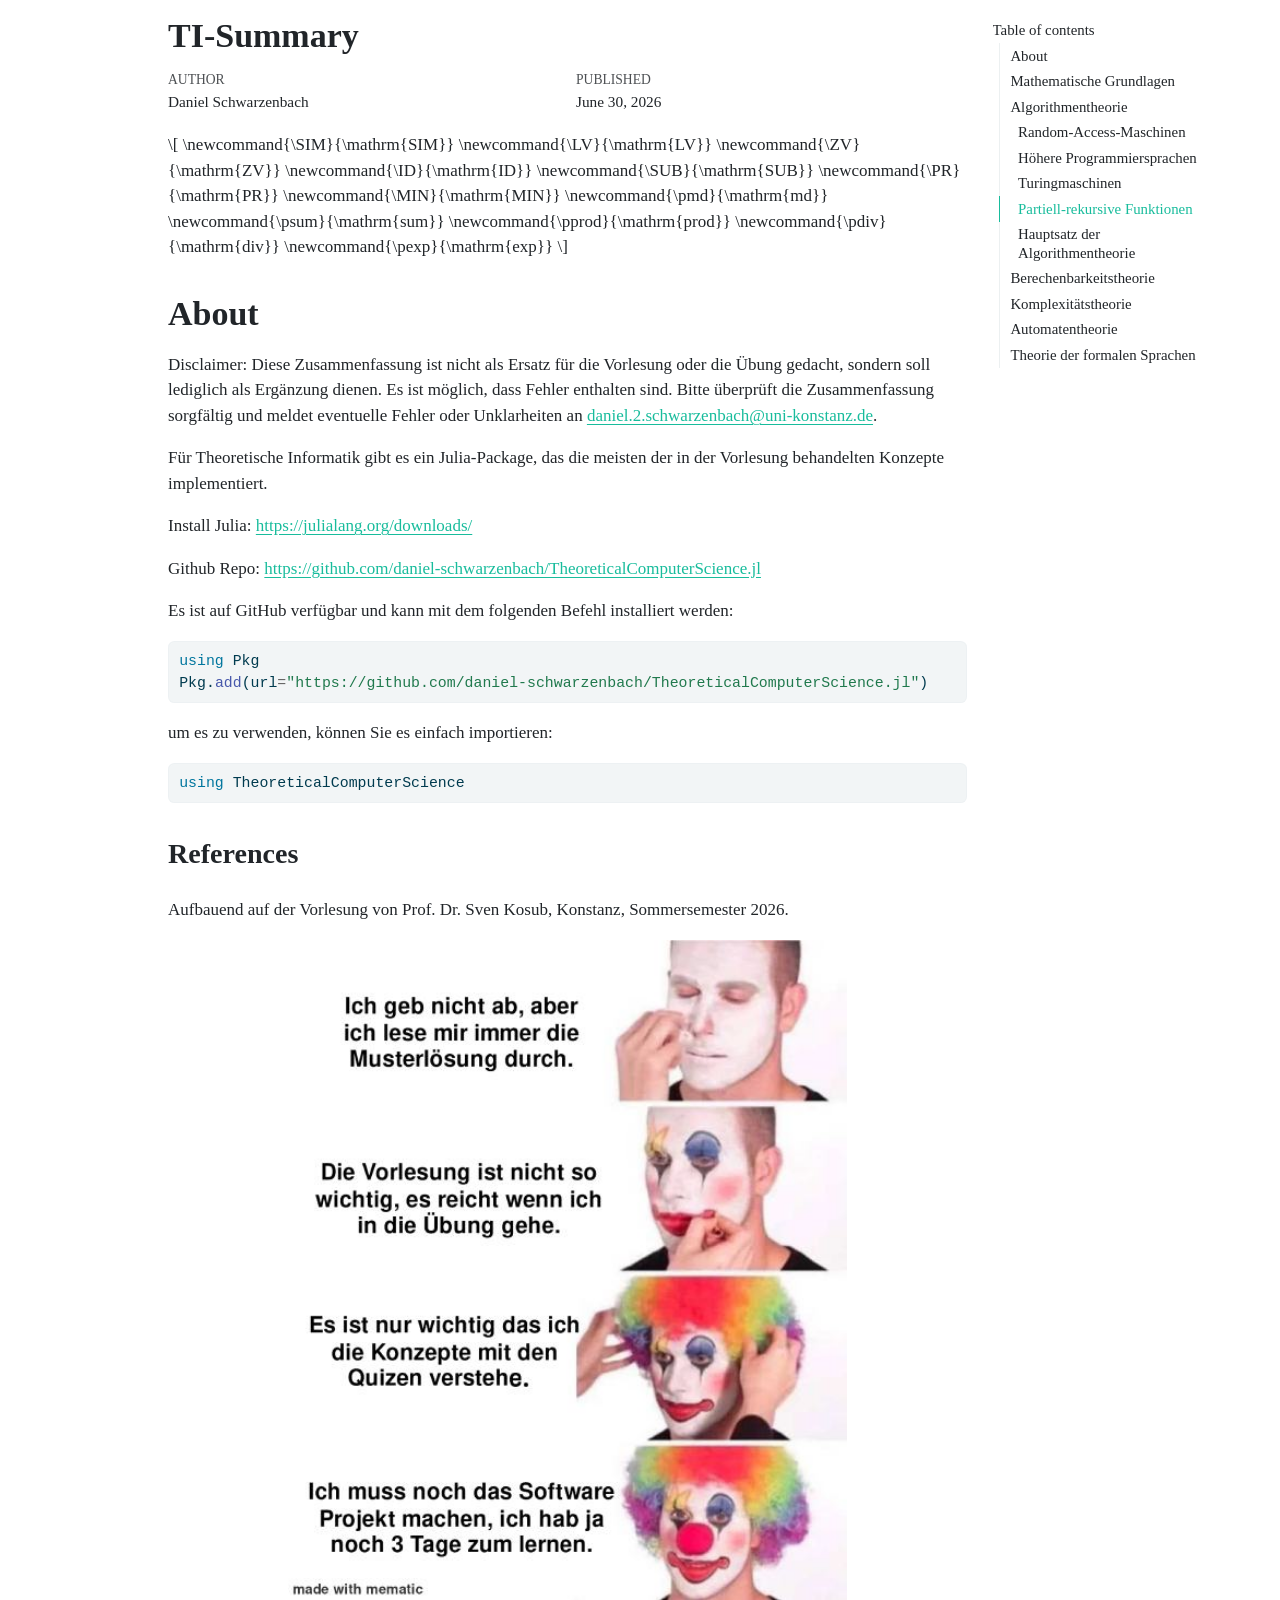
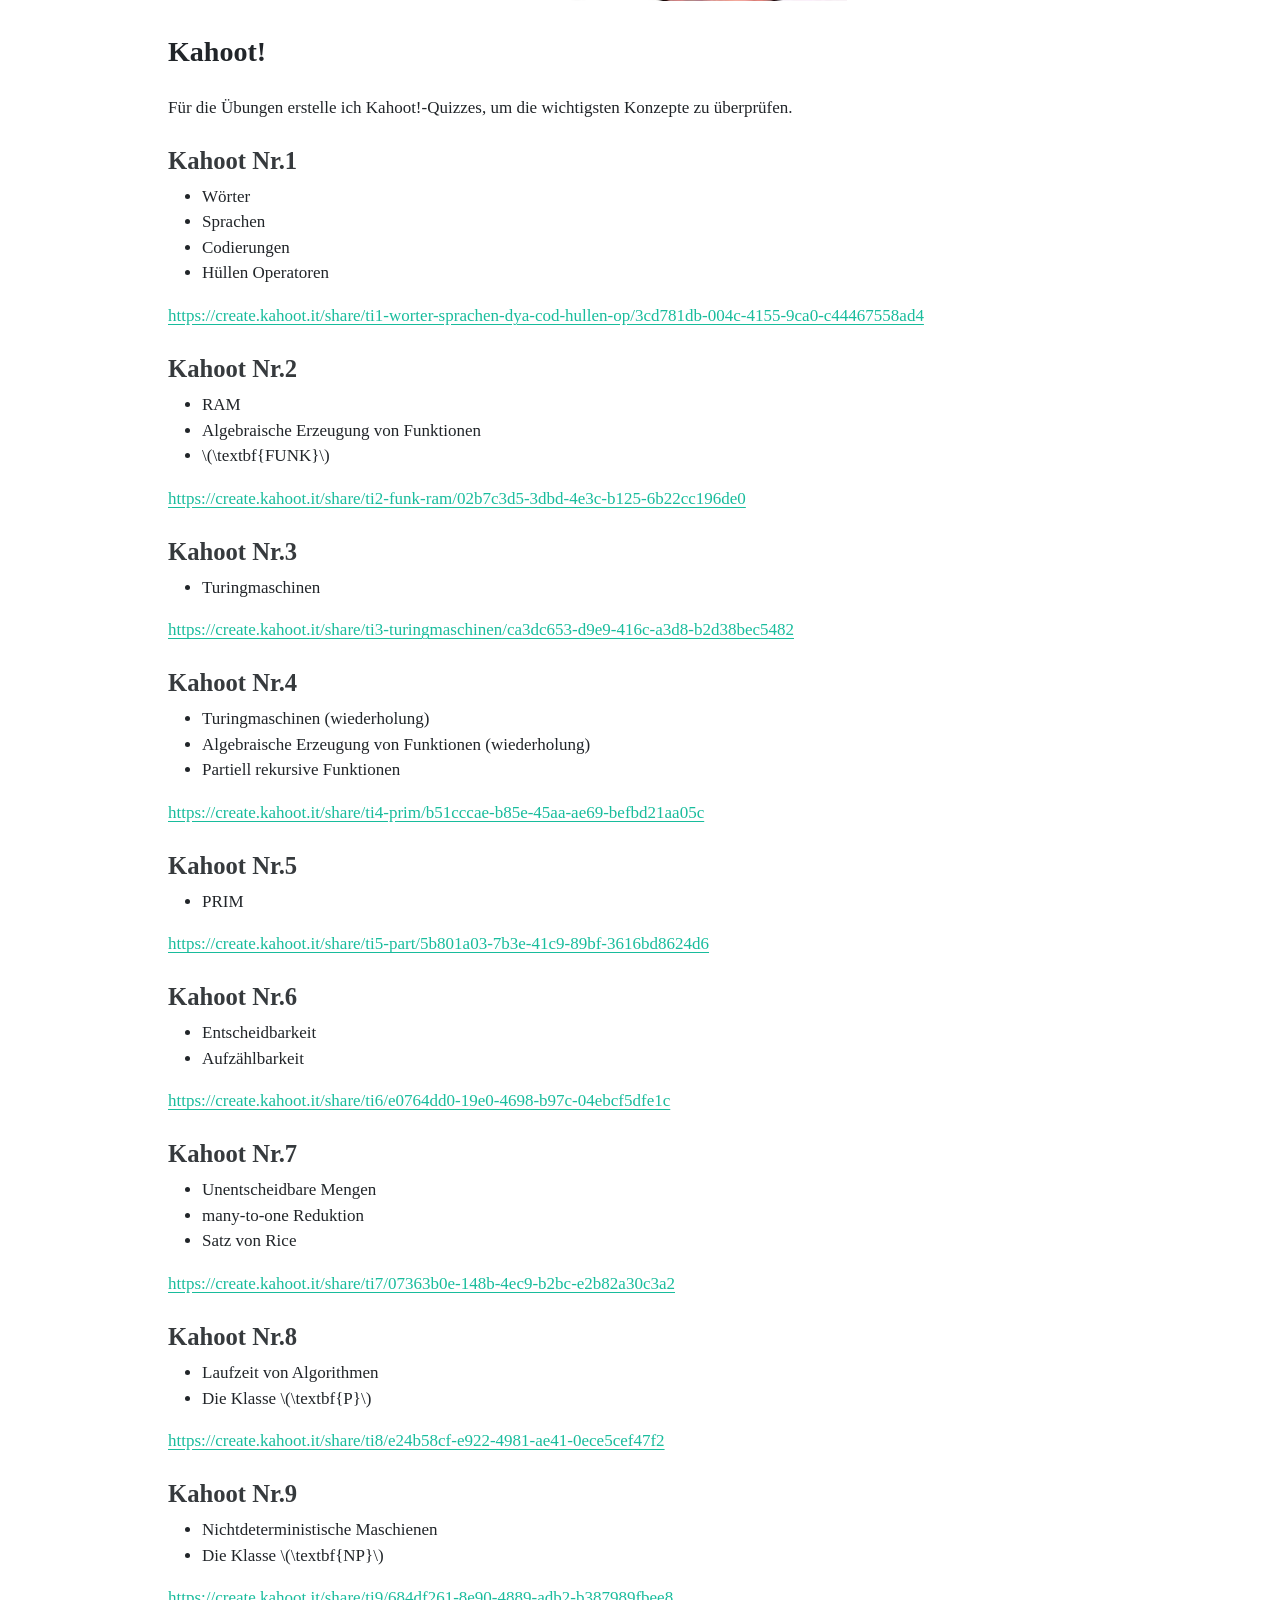
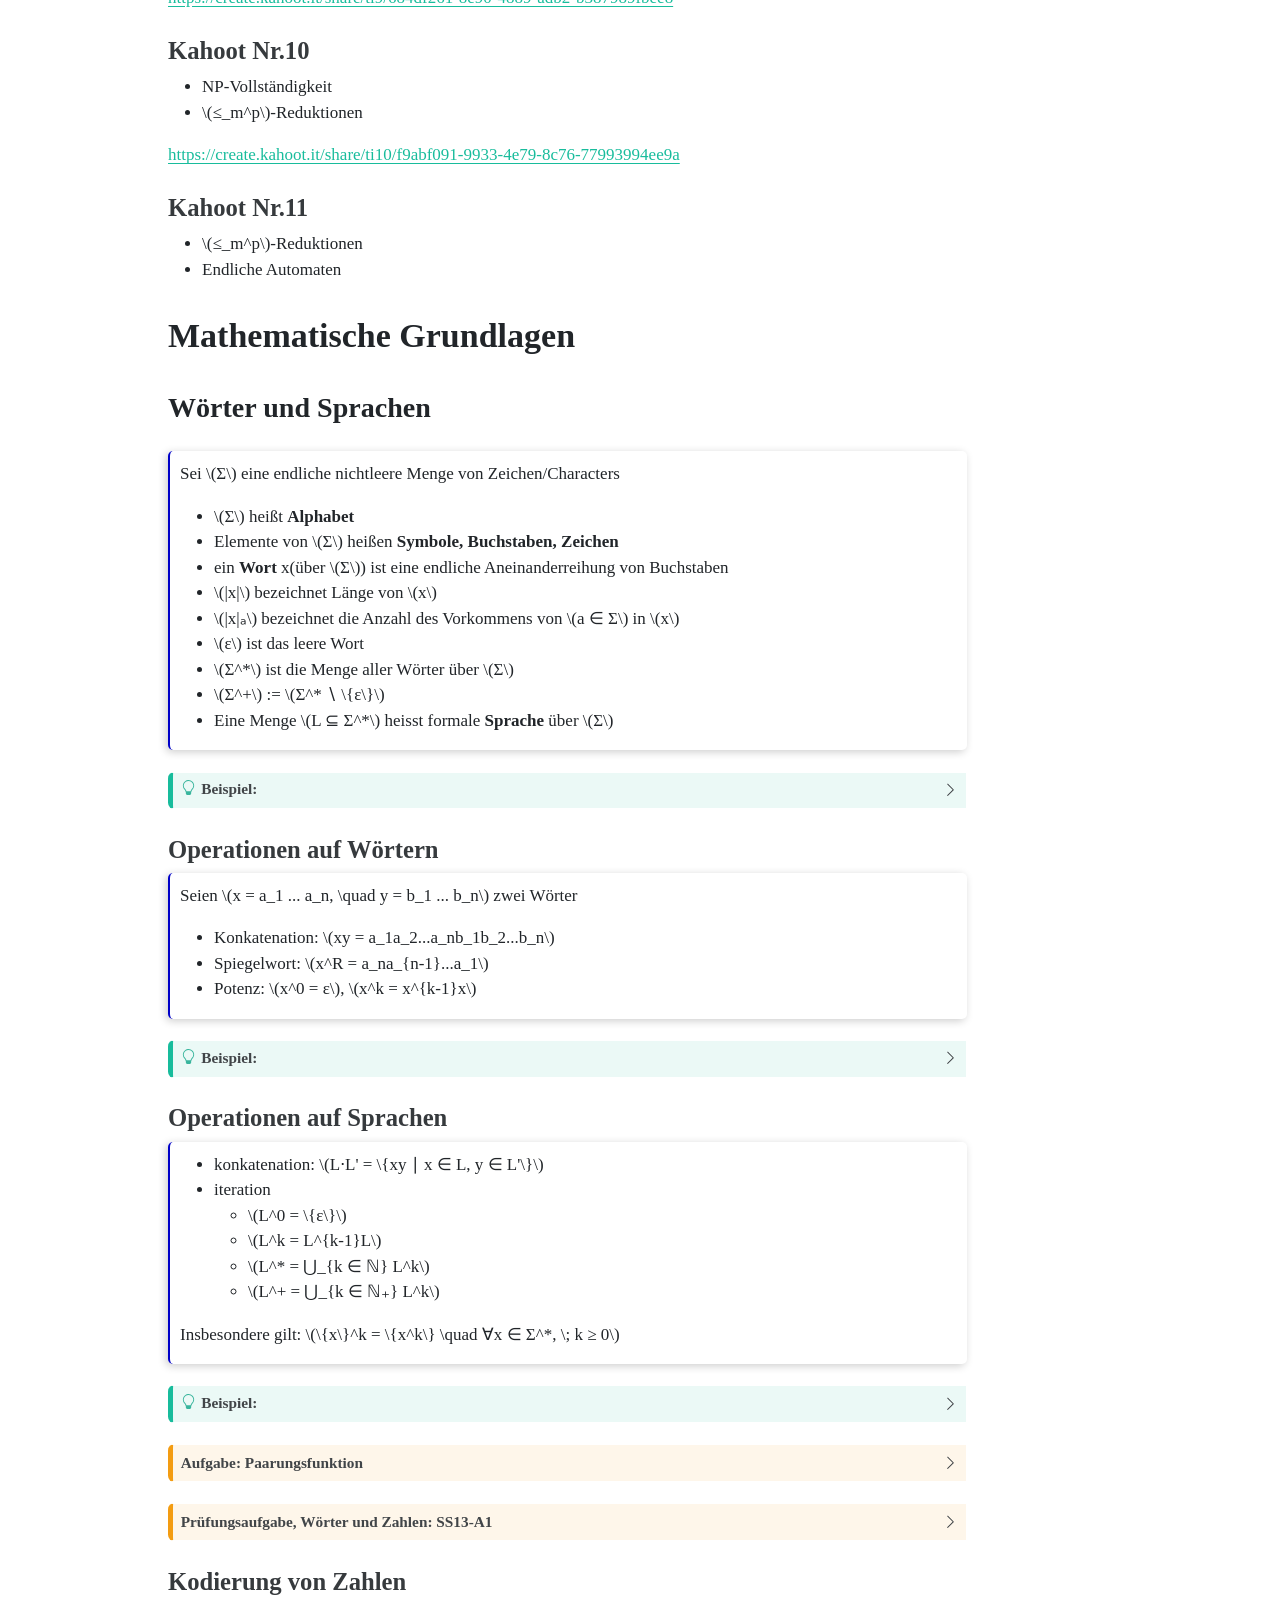
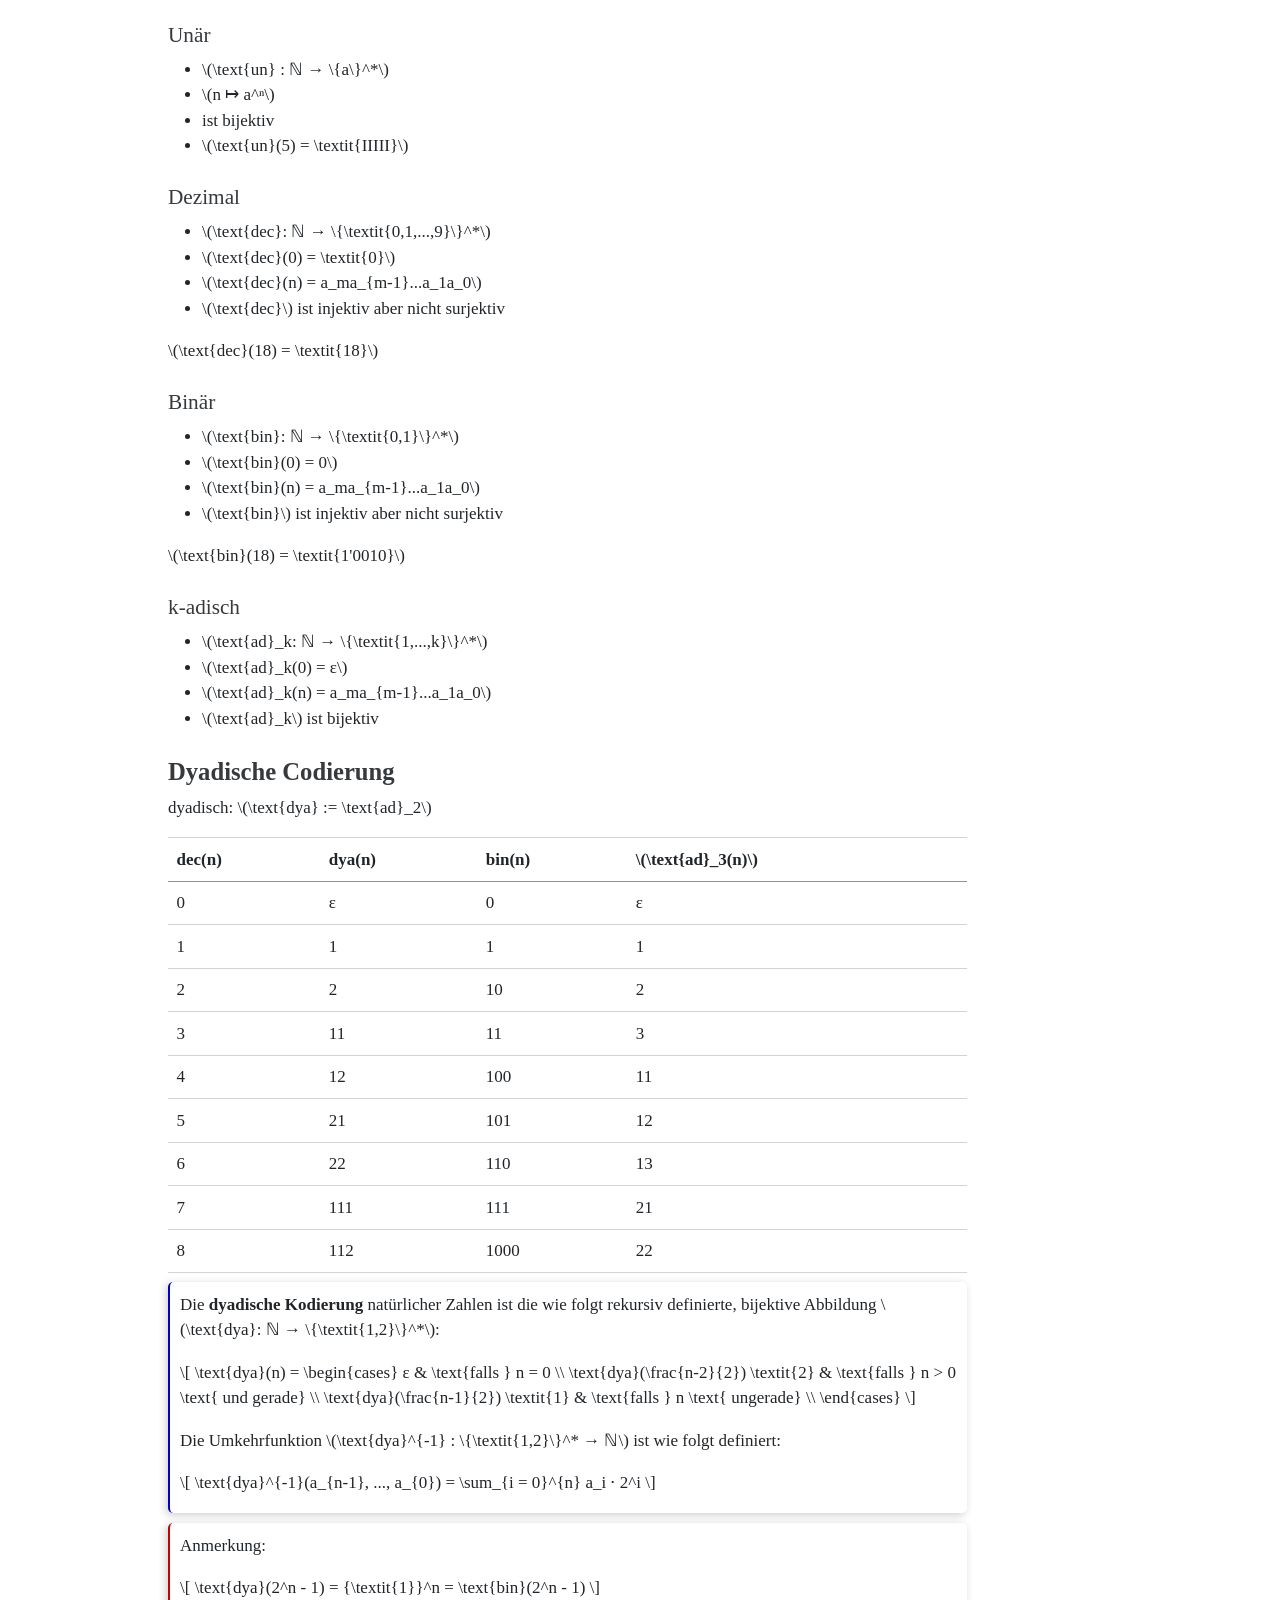
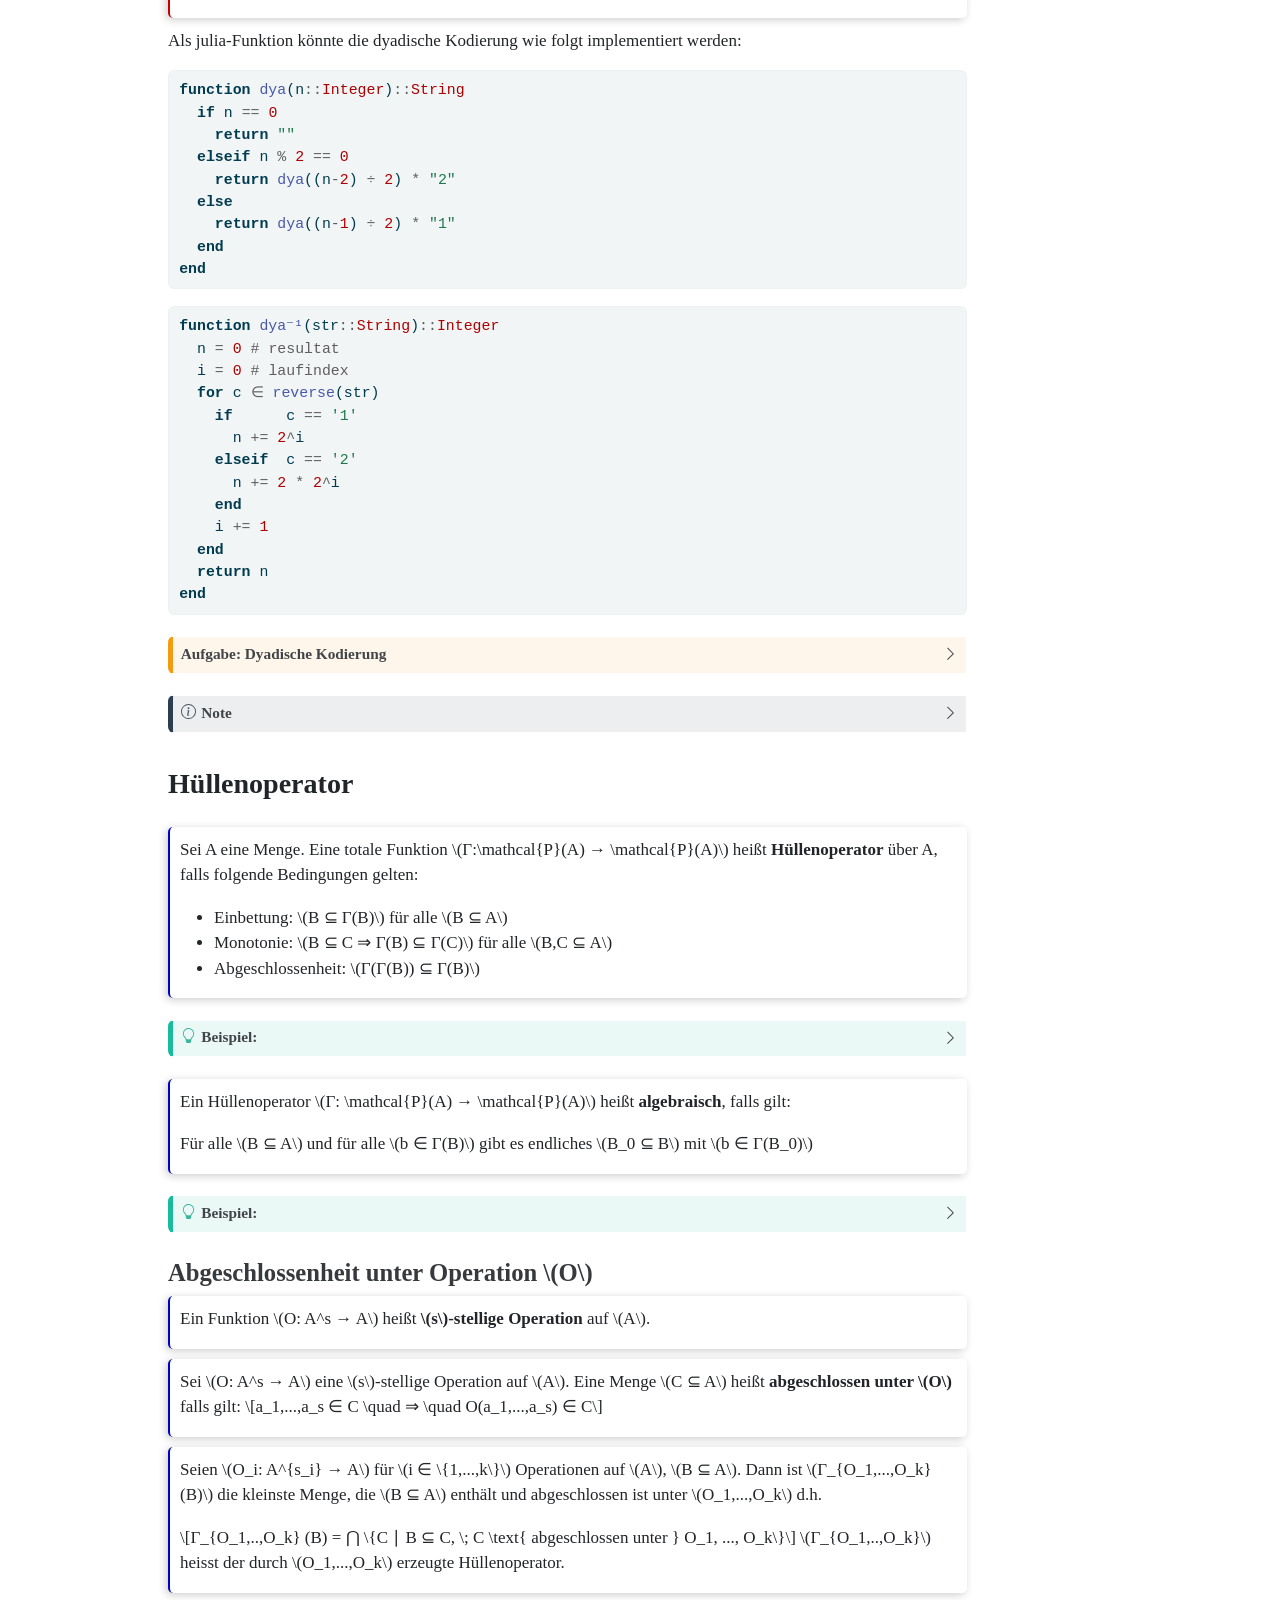
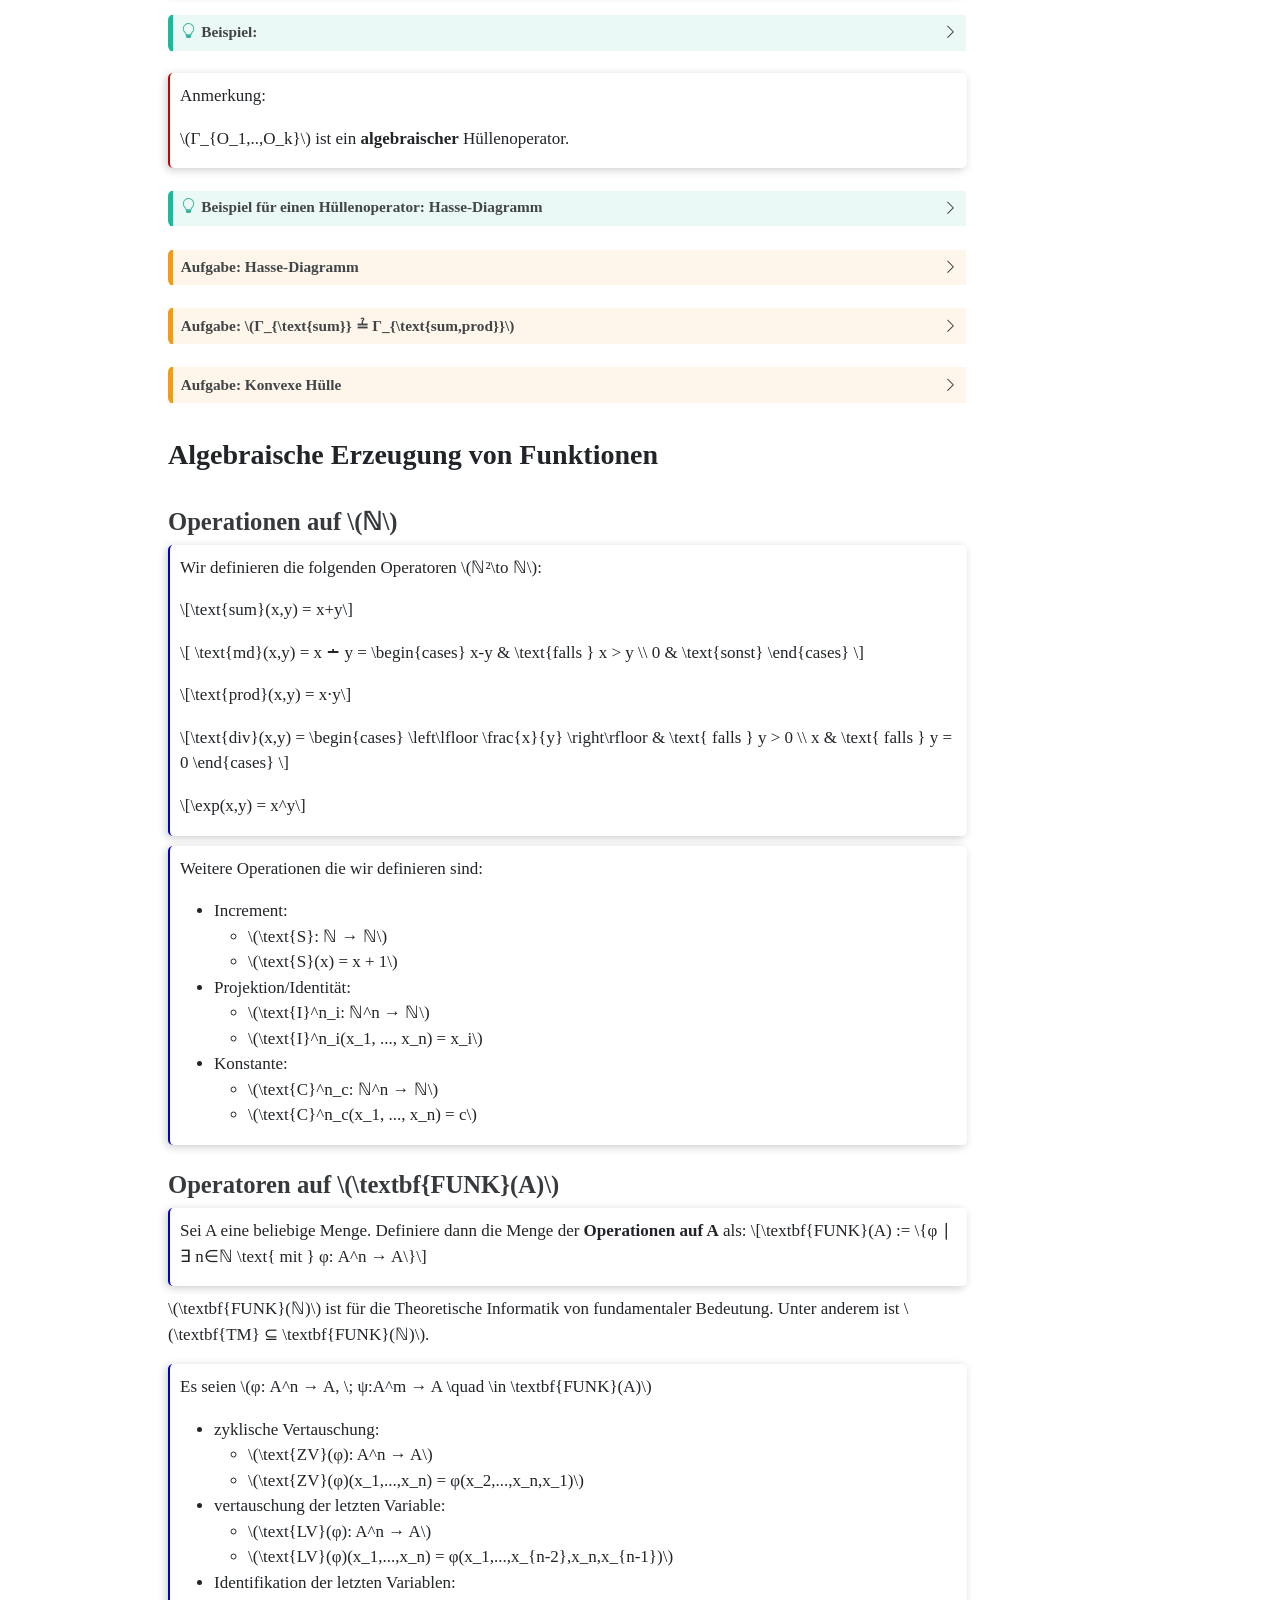
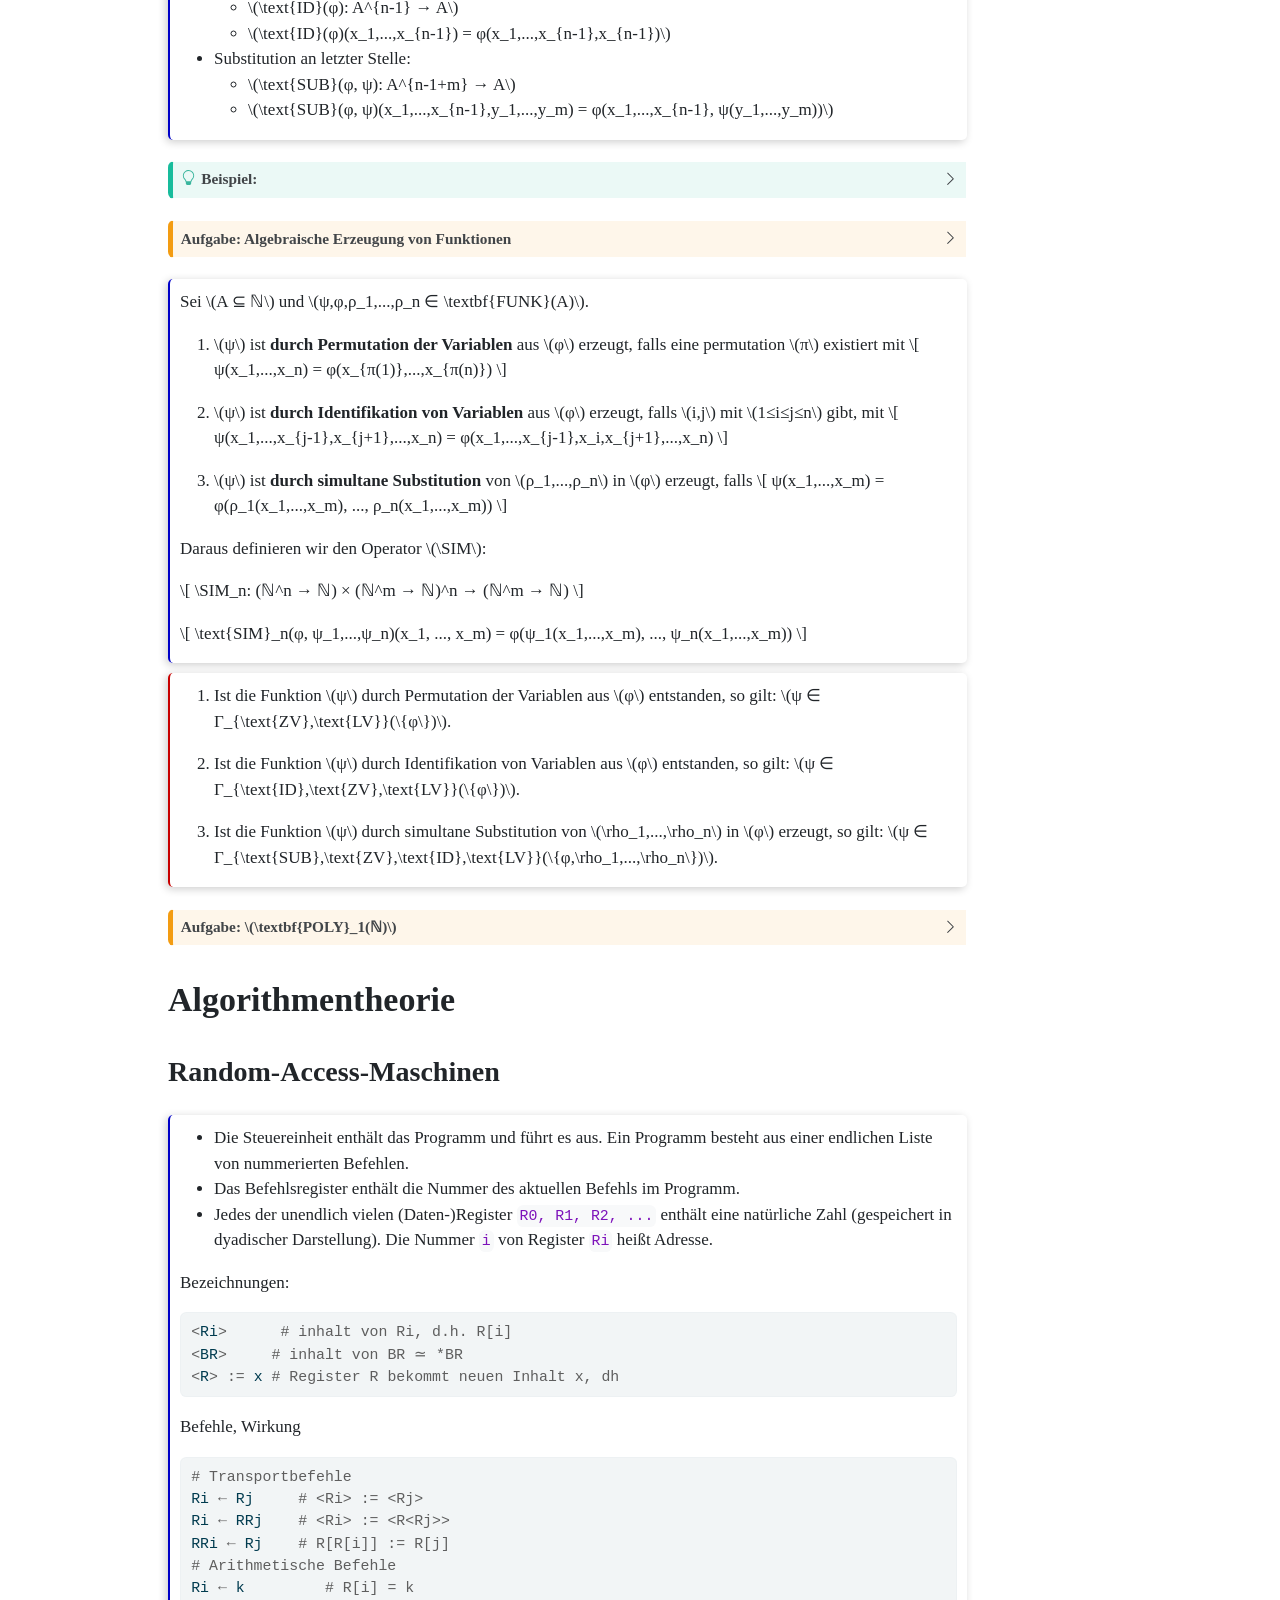
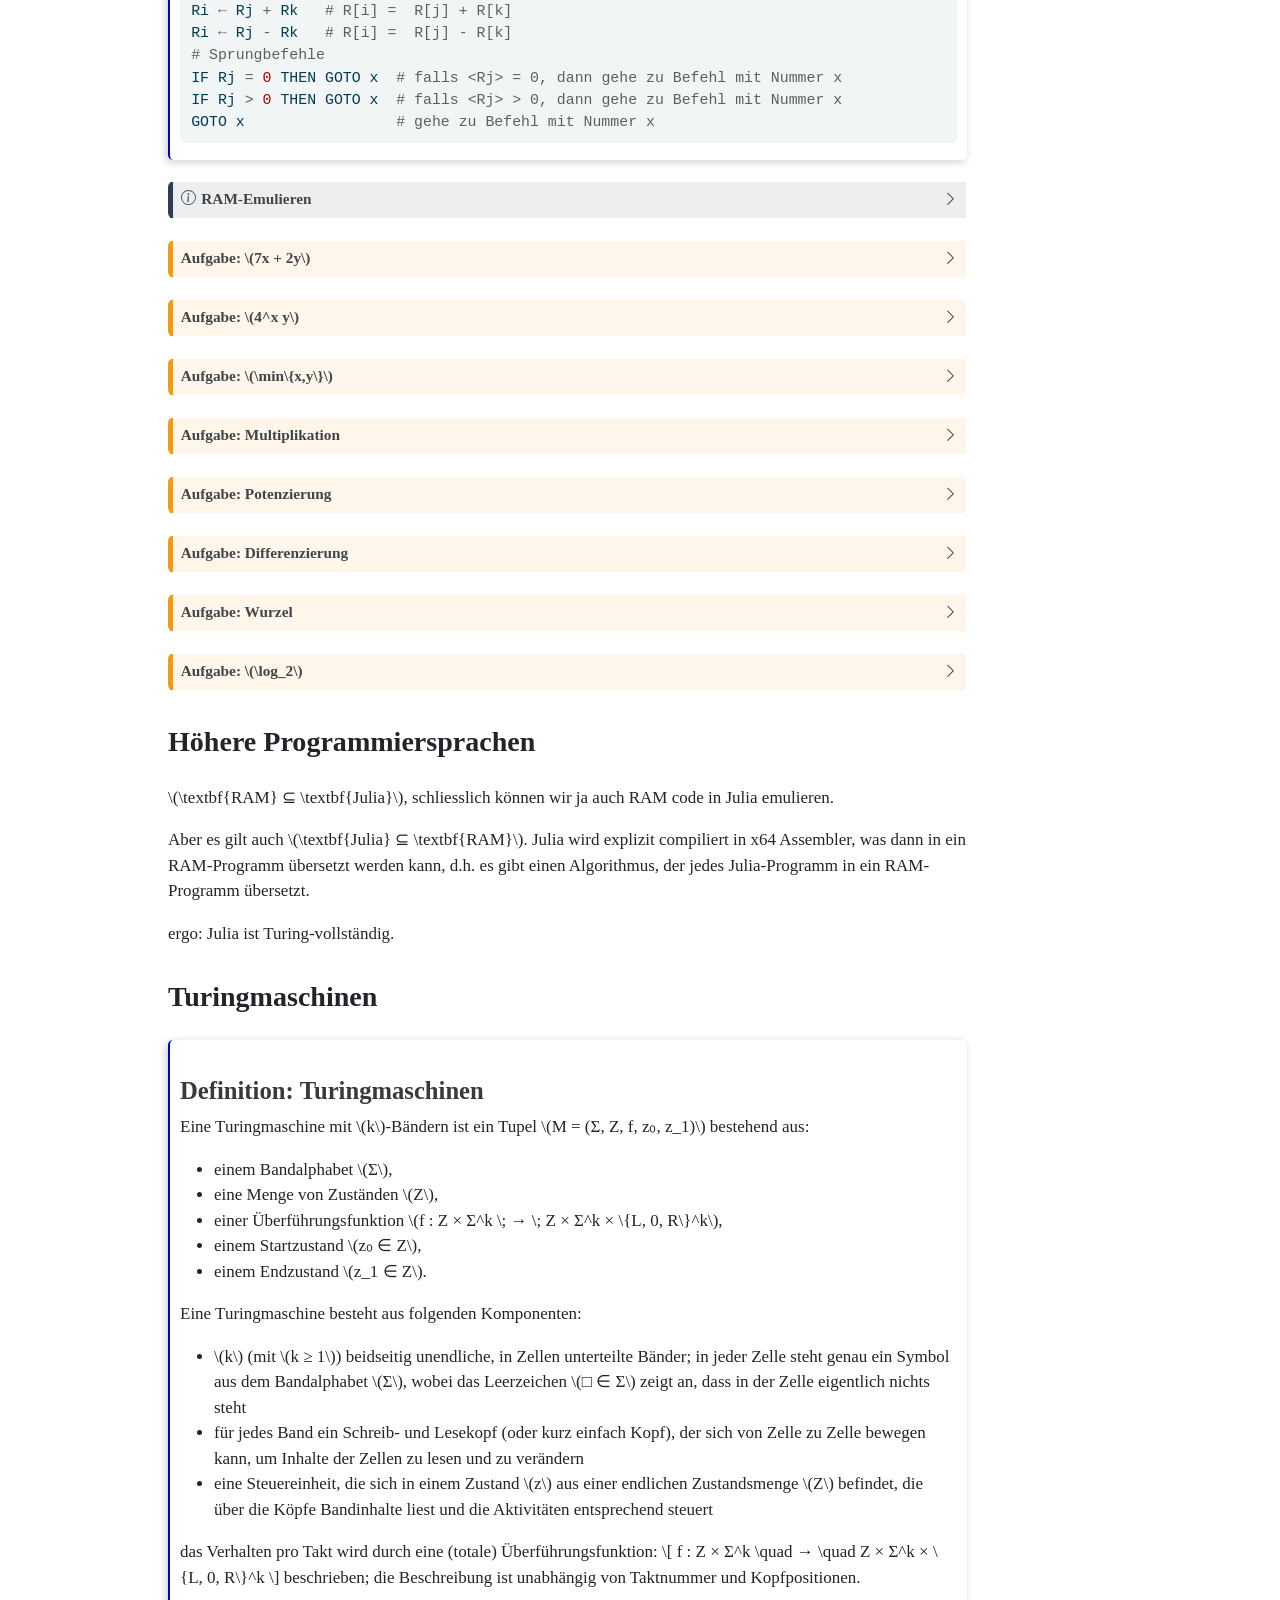
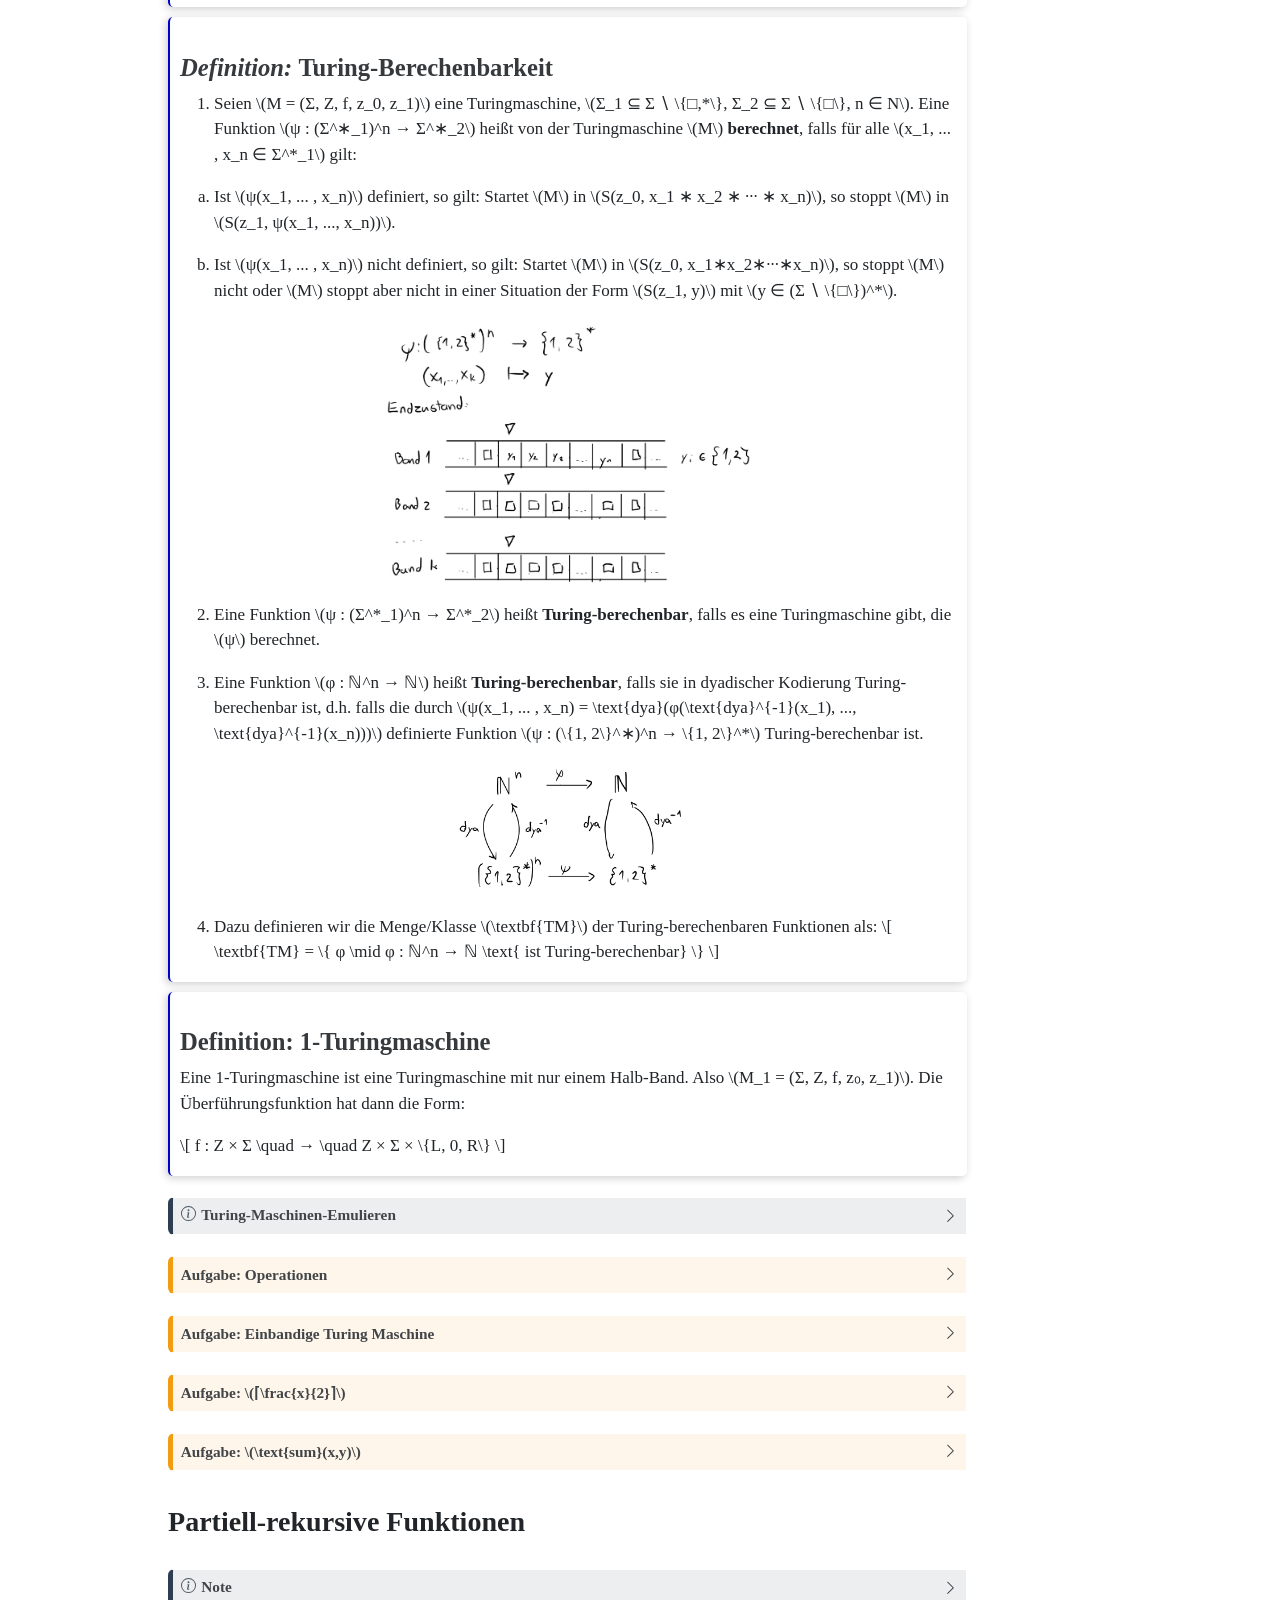
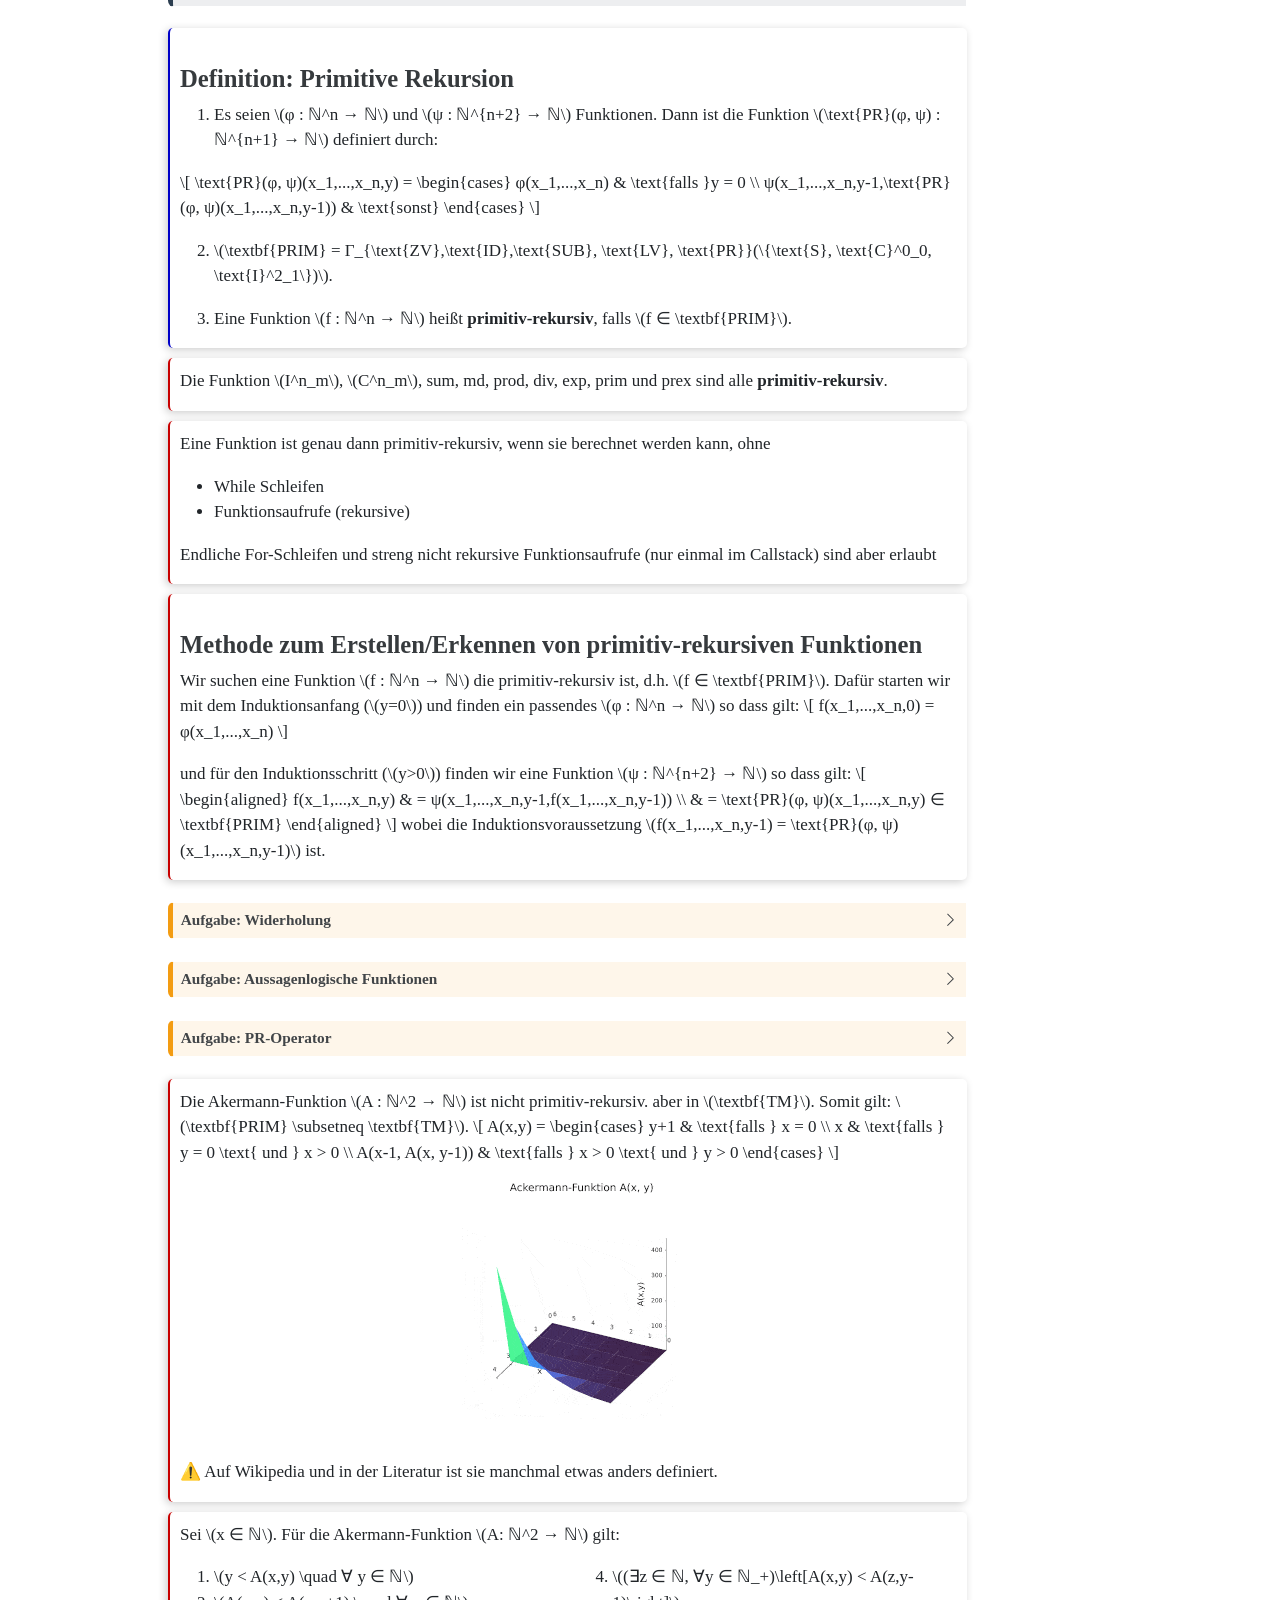
==== commit 62bf16d5: "added more dea examples" ====
--- a/index.html
+++ b/index.html
@@ -7,7 +7,7 @@
 <meta name="viewport" content="width=device-width, initial-scale=1.0, user-scalable=yes">
 
 <meta name="author" content="Daniel Schwarzenbach">
-<meta name="dcterms.date" content="2026-06-28">
+<meta name="dcterms.date" content="2026-06-30">
 
 <title>TI-Summary</title>
 <style>
@@ -179,7 +179,7 @@
     <div>
     <div class="quarto-title-meta-heading">Published</div>
     <div class="quarto-title-meta-contents">
-      <p class="date">June 28, 2026</p>
+      <p class="date">June 30, 2026</p>
     </div>
   </div>
   
@@ -4588,6 +4588,9 @@
 <span id="cb48-11"><a href="#cb48-11" aria-hidden="true" tabindex="-1"></a><span class="kw">function</span> <span class="fu">cantor_unpairing</span>(i, j)</span>
 <span id="cb48-12"><a href="#cb48-12" aria-hidden="true" tabindex="-1"></a>    <span class="cf">return</span> (i <span class="op">+</span> j) <span class="op">*</span> (i <span class="op">+</span> j <span class="op">+</span> <span class="fl">1</span>) <span class="op">÷</span> <span class="fl">2</span> <span class="op">+</span> j</span>
 <span id="cb48-13"><a href="#cb48-13" aria-hidden="true" tabindex="-1"></a><span class="kw">end</span></span></code><button title="Copy to Clipboard" class="code-copy-button"><i class="bi"></i></button></pre></div>
+<center>
+<p><img src="./img/cantor_pairing_function.png" class="img-fluid"></p>
+</center>
 <p>Zusammengesetzte Typen wie <code>Person</code> (mit Feldern <code>String</code>, <code>Integer</code>, <code>Bool</code>) werden als <span class="math inline">\(ℕ^5\)</span> dargestellt und nach Kantor kodiert. Nach dem Induktionsprinzip gilt:</p>
 <div class="prop">
 <p>Jedes Tupel abzählbarer Mengen und jeder zusammengesetzte Datentyp ist in Polynomialzeit in eine natürliche Zahl kodierbar und wieder dekodierbar.</p>
@@ -5415,13 +5418,16 @@
 <i class="callout-icon no-icon"></i>
 </div>
 <div class="callout-title-container flex-fill">
-Aufgabe: <span class="math inline">\(∪\)</span>
+Aufgabe: Vereinigung von DEA-Sprachen
 </div>
 <div class="callout-btn-toggle d-inline-block border-0 py-1 ps-1 pe-0 float-end"><i class="callout-toggle"></i></div>
 </div>
 <div id="callout-138" class="callout-138-contents callout-collapse collapse">
 <div class="callout-body-container callout-body">
-<p>Zeigen sie, dass für <span class="math inline">\(L_1, L_2 ∈ \textbf{DEA}\)</span> gilt <span class="math inline">\(L_1 ∪ L_2 ∈ \textbf{DEA}\)</span>.</p>
+<p>Zeigen sie, dass für <span class="math inline">\(L(A_1), L(A_2) ∈ \textbf{DEA}\)</span> gilt <span class="math inline">\(L(A_1) ∪ L(A_2) ∈ \textbf{DEA}\)</span>.</p>
+<ul>
+<li><em>Hinweis:</em> Verwenden Sie das Kreuzprodukt <span class="math inline">\(×\)</span>.</li>
+</ul>
 <div class="callout callout-style-default callout-tip no-icon callout-titled">
 <div class="callout-header d-flex align-content-center" data-bs-toggle="collapse" data-bs-target=".callout-137-contents" aria-controls="callout-137" aria-expanded="false" aria-label="Toggle callout">
 <div class="callout-icon-container">
@@ -5434,7 +5440,7 @@
 </div>
 <div id="callout-137" class="callout-137-contents callout-collapse collapse">
 <div class="callout-body-container callout-body">
-<p>Seien die <span class="math inline">\(A_1 = (Σ_1, Z_1, f_1, z_{0,1}, Z'_1)\)</span> und <span class="math inline">\(A_2 = (Σ_2, Z_2, f_2, z_{0,2}, Z'_2)\)</span> zwei DEA zu den Sprachen <span class="math inline">\(L_1\)</span> und <span class="math inline">\(L_2\)</span>.</p>
+<p>Seien die <span class="math inline">\(A_1 = (Σ_1, Z_1, f_1, z_{0,1}, Z'_1)\)</span> und <span class="math inline">\(A_2 = (Σ_2, Z_2, f_2, z_{0,2}, Z'_2)\)</span> zwei DEA zu den Sprachen <span class="math inline">\(L(A_1)\)</span> und <span class="math inline">\(L(A_2)\)</span>.</p>
 <p>Wir konstruieren einen DEA <span class="math inline">\(A = (Σ_1 × Σ_2, Z_1 × Z_2, f, (z_{0,1}, z_{0,2}), Z'_1 × Z_2 ∪ Z_1 × Z'_2)\)</span>, wobei die Überführungsfunktion <span class="math inline">\(f\)</span> wie folgt definiert ist: <span class="math display">\[
 f: (Z_1 × Z_2) × (Σ_1 × Σ_2) → Z_1 × Z_2
 \]</span> <span class="math display">\[
@@ -5454,7 +5460,9 @@
 <li>Der Startzustand wird doppelt umkreist.</li>
 <li>Endzustände haben ein Rechteck um sich herum.</li>
 </ul>
+<center>
 <p><img src="./img/EA4.jpg" class="img-fluid"></p>
+</center>
 <div class="callout callout-style-default callout-note no-icon callout-titled">
 <div class="callout-header d-flex align-content-center" data-bs-toggle="collapse" data-bs-target=".callout-139-contents" aria-controls="callout-139" aria-expanded="false" aria-label="Toggle callout">
 <div class="callout-icon-container">
@@ -5516,8 +5524,8 @@
 <p>Folgender Algorithmus konvertiert jeden NEA in einen DEA, der die gleiche Sprache akzeptiert:</p>
 <div class="sourceCode" id="cb64"><pre class="sourceCode julia code-with-copy"><code class="sourceCode julia"><span id="cb64-1"><a href="#cb64-1" aria-hidden="true" tabindex="-1"></a><span class="kw">function</span> <span class="fu">construct_DEA_from_NEA</span>(nea<span class="op">::</span><span class="dt">NEA</span>, Σ<span class="op">::</span><span class="dt">Set{Char}</span>) <span class="op">::</span><span class="dt">DEA</span></span>
 <span id="cb64-2"><a href="#cb64-2" aria-hidden="true" tabindex="-1"></a>    <span class="co"># data</span></span>
-<span id="cb64-3"><a href="#cb64-3" aria-hidden="true" tabindex="-1"></a>    Q <span class="op">=</span> <span class="fu">Queue</span><span class="dt">{Set{State}}</span>()</span>
-<span id="cb64-4"><a href="#cb64-4" aria-hidden="true" tabindex="-1"></a>    D <span class="op">=</span> <span class="fu">Set</span><span class="dt">{Set{State}}</span>()</span>
+<span id="cb64-3"><a href="#cb64-3" aria-hidden="true" tabindex="-1"></a>    Q <span class="op">=</span> <span class="fu">Queue</span><span class="dt">{Set{State}}</span>() <span class="co"># Queue of Current States</span></span>
+<span id="cb64-4"><a href="#cb64-4" aria-hidden="true" tabindex="-1"></a>    D <span class="op">=</span> <span class="fu">Set</span><span class="dt">{Set{State}}</span>() <span class="co"># Set of Discovered States</span></span>
 <span id="cb64-5"><a href="#cb64-5" aria-hidden="true" tabindex="-1"></a>    <span class="co"># initialize the starting DEA</span></span>
 <span id="cb64-6"><a href="#cb64-6" aria-hidden="true" tabindex="-1"></a>    starting_states<span class="op">::</span><span class="dt">Set{State} </span><span class="op">=</span> nea.inital_states</span>
 <span id="cb64-7"><a href="#cb64-7" aria-hidden="true" tabindex="-1"></a>    dea_z0 <span class="op">=</span> <span class="fu">join</span>(starting_states)</span>
@@ -5559,6 +5567,47 @@
 </div>
 </div>
 </div>
+<div class="callout callout-style-default callout-warning no-icon callout-titled">
+<div class="callout-header d-flex align-content-center" data-bs-toggle="collapse" data-bs-target=".callout-142-contents" aria-controls="callout-142" aria-expanded="false" aria-label="Toggle callout">
+<div class="callout-icon-container">
+<i class="callout-icon no-icon"></i>
+</div>
+<div class="callout-title-container flex-fill">
+Aufgabe: NEA to DEA
+</div>
+<div class="callout-btn-toggle d-inline-block border-0 py-1 ps-1 pe-0 float-end"><i class="callout-toggle"></i></div>
+</div>
+<div id="callout-142" class="callout-142-contents callout-collapse collapse">
+<div class="callout-body-container callout-body">
+<p><span class="math display">\[
+A = (\underbrace{\{a,b\}}_{Σ}, \underbrace{\{z_0, z_1, z_2, z_3\}}_{Z}, f, z_0, \underbrace{\{z_3\}}_{Z'})
+\]</span></p>
+<p>wobei wir für <span class="math inline">\(z0\)</span> einen nichtdeterministischen Übergang haben: <span class="math display">\[
+f(z_0, a) = \{z_0, z_2\}
+\]</span></p>
+<center>
+<p><img src="./img/Q_nea_to_dea.jpg" class="img-fluid" style="width:50.0%"></p>
+</center>
+<p>Verwandeln Sie den NEA in einen equivalenten DEA.</p>
+<div class="callout callout-style-default callout-tip no-icon callout-titled">
+<div class="callout-header d-flex align-content-center" data-bs-toggle="collapse" data-bs-target=".callout-141-contents" aria-controls="callout-141" aria-expanded="false" aria-label="Toggle callout">
+<div class="callout-icon-container">
+<i class="callout-icon no-icon"></i>
+</div>
+<div class="callout-title-container flex-fill">
+Lösung:
+</div>
+<div class="callout-btn-toggle d-inline-block border-0 py-1 ps-1 pe-0 float-end"><i class="callout-toggle"></i></div>
+</div>
+<div id="callout-141" class="callout-141-contents callout-collapse collapse">
+<div class="callout-body-container callout-body">
+<p><img src="./img/nea_to_dea.jpg" class="img-fluid"></p>
+</div>
+</div>
+</div>
+</div>
+</div>
+</div>
 <div class="prop">
 <p><strong>Theorem 5.2.4</strong></p>
 <p>Seien <span class="math inline">\(L_1, L_2 ∈ \textbf{DEA}\)</span>, so gilt:</p>
@@ -5586,6 +5635,41 @@
 \textbf{REG} = \{L \mid L \text{ ist eine reguläre Menge}\}
 \]</span></p>
 </section>
+<div class="callout callout-style-default callout-warning no-icon callout-titled">
+<div class="callout-header d-flex align-content-center" data-bs-toggle="collapse" data-bs-target=".callout-144-contents" aria-controls="callout-144" aria-expanded="false" aria-label="Toggle callout">
+<div class="callout-icon-container">
+<i class="callout-icon no-icon"></i>
+</div>
+<div class="callout-title-container flex-fill">
+Aufgabe: Reguläre Mengen und Automaten
+</div>
+<div class="callout-btn-toggle d-inline-block border-0 py-1 ps-1 pe-0 float-end"><i class="callout-toggle"></i></div>
+</div>
+<div id="callout-144" class="callout-144-contents callout-collapse collapse">
+<div class="callout-body-container callout-body">
+<p>Gegeben sei folgender reguläre Ausdruck: <span class="math inline">\((aa)^* ∪ a(aa)^*b\)</span></p>
+<p>Geben Sie einen DEA an, der diesen regulären Ausdruck akzeptiert.</p>
+<div class="callout callout-style-default callout-tip no-icon callout-titled">
+<div class="callout-header d-flex align-content-center" data-bs-toggle="collapse" data-bs-target=".callout-143-contents" aria-controls="callout-143" aria-expanded="false" aria-label="Toggle callout">
+<div class="callout-icon-container">
+<i class="callout-icon no-icon"></i>
+</div>
+<div class="callout-title-container flex-fill">
+Lösung:
+</div>
+<div class="callout-btn-toggle d-inline-block border-0 py-1 ps-1 pe-0 float-end"><i class="callout-toggle"></i></div>
+</div>
+<div id="callout-143" class="callout-143-contents callout-collapse collapse">
+<div class="callout-body-container callout-body">
+<p>A = (<span class="math inline">\(\underbrace{\{a,b\}}_{Σ}\)</span>, <span class="math inline">\(\underbrace{\{S, T, INV, END\}}_{Z}, f, \underbrace{S}_{z_0}, \underbrace{\{S,END\}}_{Z'})\)</span></p>
+<p>und die Überführungsfunktion <span class="math inline">\(f\)</span> ist wie folgt definiert:</p>
+<p><img src="./img/GramatikAutomat2.jpg" class="img-fluid"></p>
+</div>
+</div>
+</div>
+</div>
+</div>
+</div>
 <section id="regex-nicht-prüfungsrelevant" class="level3">
 <h3 class="anchored" data-anchor-id="regex-nicht-prüfungsrelevant">Regex (nicht Prüfungsrelevant)</h3>
 <p>Statt eines Automaten können wir auch reguläre Ausdrücke verwenden, um Sprachen zu beschreiben. Ein regulärer Ausdruck ist eine Zeichenkette, die ein Muster beschreibt, das von einer Sprache akzeptiert wird.Dafür gibt es verschiedene Operatoren, die in Regex verwendet werden können:</p>
@@ -5612,15 +5696,15 @@
 <li>Referenzen, z.B. <code>\1</code>, <code>\2</code>, etc.</li>
 </ul>
 <div class="prop">
-<p><strong>Theorem 5.3.3</strong></p>
-<p><span class="math display">\[
-\textbf{REG} = \textbf{DEA} = \mathcal{L}_3
-\]</span></p>
-</div>
-<div class="prop">
 <p><strong>Lemma 5.3.2</strong></p>
 <p>Seien <span class="math inline">\(B, C ⊆ Σ^*\)</span>.</p>
 <p>Falls <span class="math inline">\(ε ∉ B\)</span>, so ist <span class="math inline">\(L = B^* ⋅ C\)</span> die einzige Lösung der Gleichung <span class="math inline">\(L = B ⋅ L ∪ C\)</span>.</p>
+</div>
+<div class="prop">
+<p><strong>Theorem 5.3.3</strong></p>
+<p><span class="math display">\[
+\textbf{REG} = \textbf{DEA} = \mathcal{L}_3
+\]</span></p>
 </div>
 </section>
 <section id="pumpinglemma-für-reguläre-sprachen" class="level3 prop">
@@ -5725,7 +5809,7 @@
 <section id="definition-grammatikstypen" class="level3 def">
 <h3 class="anchored" data-anchor-id="definition-grammatikstypen">Definition: <strong>Grammatikstypen</strong></h3>
 <p>Sei <span class="math inline">\(G = (Σ, N, S, R)\)</span> eine Grammatik.</p>
-<p>Im folgenden seien <span class="math inline">\(w ∈ (Σ ∪ N)^+, u, u_1, u_2 ∈ (Σ ∪ N)^*\)</span> und <span class="math inline">\(A ∈ N\)</span> beliebig.</p>
+<p>Im folgenden seien <span class="math inline">\(w ∈ (Σ ∪ N)^+, u, u_1, u_2 ∈ (Σ ∪ N)^*\)</span> und <span class="math inline">\(A,B ∈ N\)</span> beliebig.</p>
 <ol start="0" type="1">
 <li><p><span class="math inline">\(G\)</span> ist vom <strong>Typ 0</strong> oder eine <strong>unbeschränkte Grammatik</strong>, falls keine Einschränkung an die Regeln in <span class="math inline">\(R\)</span> gestellt wird.</p></li>
 <li><p><span class="math inline">\(G\)</span> ist vom <strong>Typ 1</strong> oder eine <strong>kontextsensitive Grammatik</strong>, falls für alle <span class="math inline">\((v, w) ∈ R\)</span> gilt: <span class="math inline">\(|v| ≤ |w|\)</span>. Daher sind nur Regeln folgender Form erlaubt:</p>
@@ -5761,6 +5845,149 @@
 <li><span class="math inline">\(\mathcal{L}_1 =\textbf{NLINSPACE} \subseteq \textbf{E}\)</span></li>
 <li><span class="math inline">\(\mathcal{L}_0 =\textbf{RE}\)</span></li>
 </ul>
+</div>
+<div class="callout callout-style-default callout-warning no-icon callout-titled">
+<div class="callout-header d-flex align-content-center" data-bs-toggle="collapse" data-bs-target=".callout-147-contents" aria-controls="callout-147" aria-expanded="false" aria-label="Toggle callout">
+<div class="callout-icon-container">
+<i class="callout-icon no-icon"></i>
+</div>
+<div class="callout-title-container flex-fill">
+Aufgabe: Simple-Gramatik
+</div>
+<div class="callout-btn-toggle d-inline-block border-0 py-1 ps-1 pe-0 float-end"><i class="callout-toggle"></i></div>
+</div>
+<div id="callout-147" class="callout-147-contents callout-collapse collapse">
+<div class="callout-body-container callout-body">
+<p>Gegeben sei folgende Grammatik: <span class="math display">\[
+G = (\underbrace{\{0,1\}}_{Σ}, \underbrace{\{S, A, B, C\}}_{N}, S, R)
+\]</span> wobei die Regeln <span class="math inline">\(R\)</span> wie folgt definiert sind: <span class="math display">\[
+\begin{aligned}
+S &amp;→ 0S \; | \; 1A \\
+A &amp;→ 0B \; | \; 1A \\
+B &amp;→ 0S \; | \; 1C \\
+C &amp;→ 0C \; | \; 1C \; | \; ε
+\end{aligned}
+\]</span></p>
+<ol type="a">
+<li>Zu welcher Sprachklasse gehört die Sprache <span class="math inline">\(L(G)\)</span>?</li>
+</ol>
+<div class="callout callout-style-default callout-tip no-icon callout-titled">
+<div class="callout-header d-flex align-content-center" data-bs-toggle="collapse" data-bs-target=".callout-145-contents" aria-controls="callout-145" aria-expanded="false" aria-label="Toggle callout">
+<div class="callout-icon-container">
+<i class="callout-icon no-icon"></i>
+</div>
+<div class="callout-title-container flex-fill">
+Lösung:
+</div>
+<div class="callout-btn-toggle d-inline-block border-0 py-1 ps-1 pe-0 float-end"><i class="callout-toggle"></i></div>
+</div>
+<div id="callout-145" class="callout-145-contents callout-collapse collapse">
+<div class="callout-body-container callout-body">
+<p>Alle Regeln folgen der Form:</p>
+<ul>
+<li><span class="math inline">\(A → aB\)</span></li>
+<li><span class="math inline">\(A → ε\)</span></li>
+</ul>
+<p>mit <span class="math inline">\(A,B ∈ N\)</span> und <span class="math inline">\(a ∈ Σ\)</span>. Daher ist die Grammatik regulär und die Sprache <span class="math inline">\(L(G)\)</span> gehört zur Sprachklasse <span class="math inline">\(\mathcal{L}_3\)</span>.</p>
+</div>
+</div>
+</div>
+<ol start="2" type="a">
+<li>Geben sie einen Automaten/Maschine an, der die Sprache <span class="math inline">\(L(G)\)</span> akzeptiert.</li>
+</ol>
+<div class="callout callout-style-default callout-tip no-icon callout-titled">
+<div class="callout-header d-flex align-content-center" data-bs-toggle="collapse" data-bs-target=".callout-146-contents" aria-controls="callout-146" aria-expanded="false" aria-label="Toggle callout">
+<div class="callout-icon-container">
+<i class="callout-icon no-icon"></i>
+</div>
+<div class="callout-title-container flex-fill">
+Lösung:
+</div>
+<div class="callout-btn-toggle d-inline-block border-0 py-1 ps-1 pe-0 float-end"><i class="callout-toggle"></i></div>
+</div>
+<div id="callout-146" class="callout-146-contents callout-collapse collapse">
+<div class="callout-body-container callout-body">
+<p>Wir konstruieren nun von den Gramatikregeln einen DEA:</p>
+<p><img src="./img/GramatikAutomat.jpg" class="img-fluid"></p>
+</div>
+</div>
+</div>
+</div>
+</div>
+</div>
+<div class="callout callout-style-default callout-warning no-icon callout-titled">
+<div class="callout-header d-flex align-content-center" data-bs-toggle="collapse" data-bs-target=".callout-150-contents" aria-controls="callout-150" aria-expanded="false" aria-label="Toggle callout">
+<div class="callout-icon-container">
+<i class="callout-icon no-icon"></i>
+</div>
+<div class="callout-title-container flex-fill">
+Aufgabe: SUS-Gramatik
+</div>
+<div class="callout-btn-toggle d-inline-block border-0 py-1 ps-1 pe-0 float-end"><i class="callout-toggle"></i></div>
+</div>
+<div id="callout-150" class="callout-150-contents callout-collapse collapse">
+<div class="callout-body-container callout-body">
+<p>Gegeben sei folgende Grammatik: <span class="math display">\[
+G = (\underbrace{\{a,b\}}_{Σ}, \underbrace{\{S, A, T\}}_{N}, S, R)
+\]</span> wobei die Regeln <span class="math inline">\(R\)</span> wie folgt definiert sind: <span class="math display">\[
+\begin{aligned}
+S &amp;→ AT \; | \; ε \\
+T &amp;→ AS \; | \; b \\
+A &amp;→ a
+\end{aligned}
+\]</span></p>
+<ol type="a">
+<li>Zu welcher Sprachklasse gehört die Sprache <span class="math inline">\(L(G)\)</span>?</li>
+</ol>
+<div class="callout callout-style-default callout-tip no-icon callout-titled">
+<div class="callout-header d-flex align-content-center" data-bs-toggle="collapse" data-bs-target=".callout-148-contents" aria-controls="callout-148" aria-expanded="false" aria-label="Toggle callout">
+<div class="callout-icon-container">
+<i class="callout-icon no-icon"></i>
+</div>
+<div class="callout-title-container flex-fill">
+Lösung:
+</div>
+<div class="callout-btn-toggle d-inline-block border-0 py-1 ps-1 pe-0 float-end"><i class="callout-toggle"></i></div>
+</div>
+<div id="callout-148" class="callout-148-contents callout-collapse collapse">
+<div class="callout-body-container callout-body">
+<p>Da <span class="math inline">\(A → a\)</span> die einzige Regel für <span class="math inline">\(A\)</span> ist, können wir <span class="math inline">\(A\)</span> durch <span class="math inline">\(a\)</span> ersetzen. Dann können wir <span class="math inline">\(R\)</span> neu schreiben als: <span class="math display">\[
+\begin{aligned}
+S &amp;→ aT \; | \; ε \\
+T &amp;→ aS \; | \; b \\
+\end{aligned}
+\]</span></p>
+<p>Nun sind alle Regeln folgen der Form:</p>
+<ul>
+<li><span class="math inline">\(A → aB\)</span></li>
+<li><span class="math inline">\(A → ε\)</span></li>
+</ul>
+<p>mit <span class="math inline">\(A,B ∈ N\)</span> und <span class="math inline">\(a ∈ Σ\)</span>. Daher ist die Grammatik regulär und die Sprache <span class="math inline">\(L(G)\)</span> gehört zur Sprachklasse <span class="math inline">\(\mathcal{L}_3\)</span>.</p>
+</div>
+</div>
+</div>
+<ol start="2" type="a">
+<li>Geben sie einen Automaten/Maschine an, der die Sprache <span class="math inline">\(L(G)\)</span> akzeptiert.</li>
+</ol>
+<div class="callout callout-style-default callout-tip no-icon callout-titled">
+<div class="callout-header d-flex align-content-center" data-bs-toggle="collapse" data-bs-target=".callout-149-contents" aria-controls="callout-149" aria-expanded="false" aria-label="Toggle callout">
+<div class="callout-icon-container">
+<i class="callout-icon no-icon"></i>
+</div>
+<div class="callout-title-container flex-fill">
+Lösung:
+</div>
+<div class="callout-btn-toggle d-inline-block border-0 py-1 ps-1 pe-0 float-end"><i class="callout-toggle"></i></div>
+</div>
+<div id="callout-149" class="callout-149-contents callout-collapse collapse">
+<div class="callout-body-container callout-body">
+<p>Wir konstruieren nun von den Gramatikregeln einen DEA:</p>
+<p><img src="./img/GramatikAutomat2.jpg" class="img-fluid"></p>
+</div>
+</div>
+</div>
+</div>
+</div>
 </div>
 </section>
 </section>
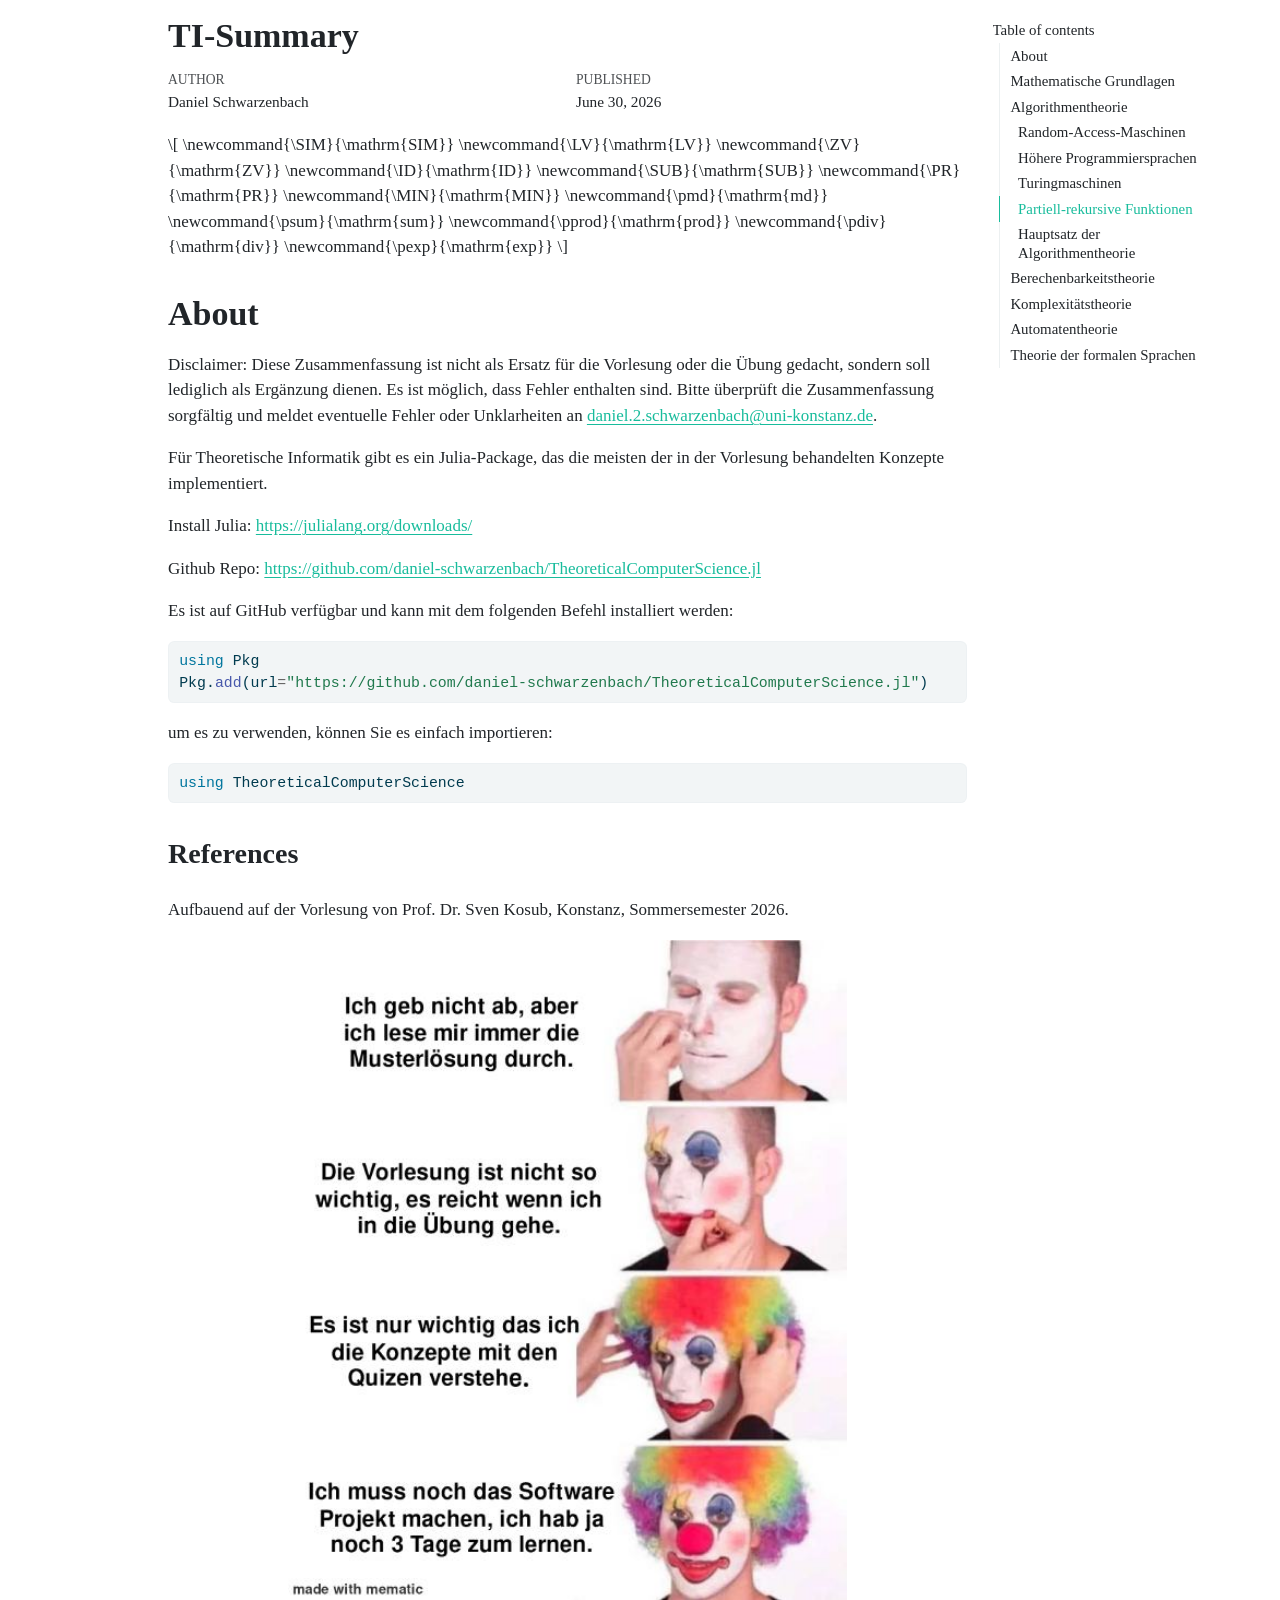
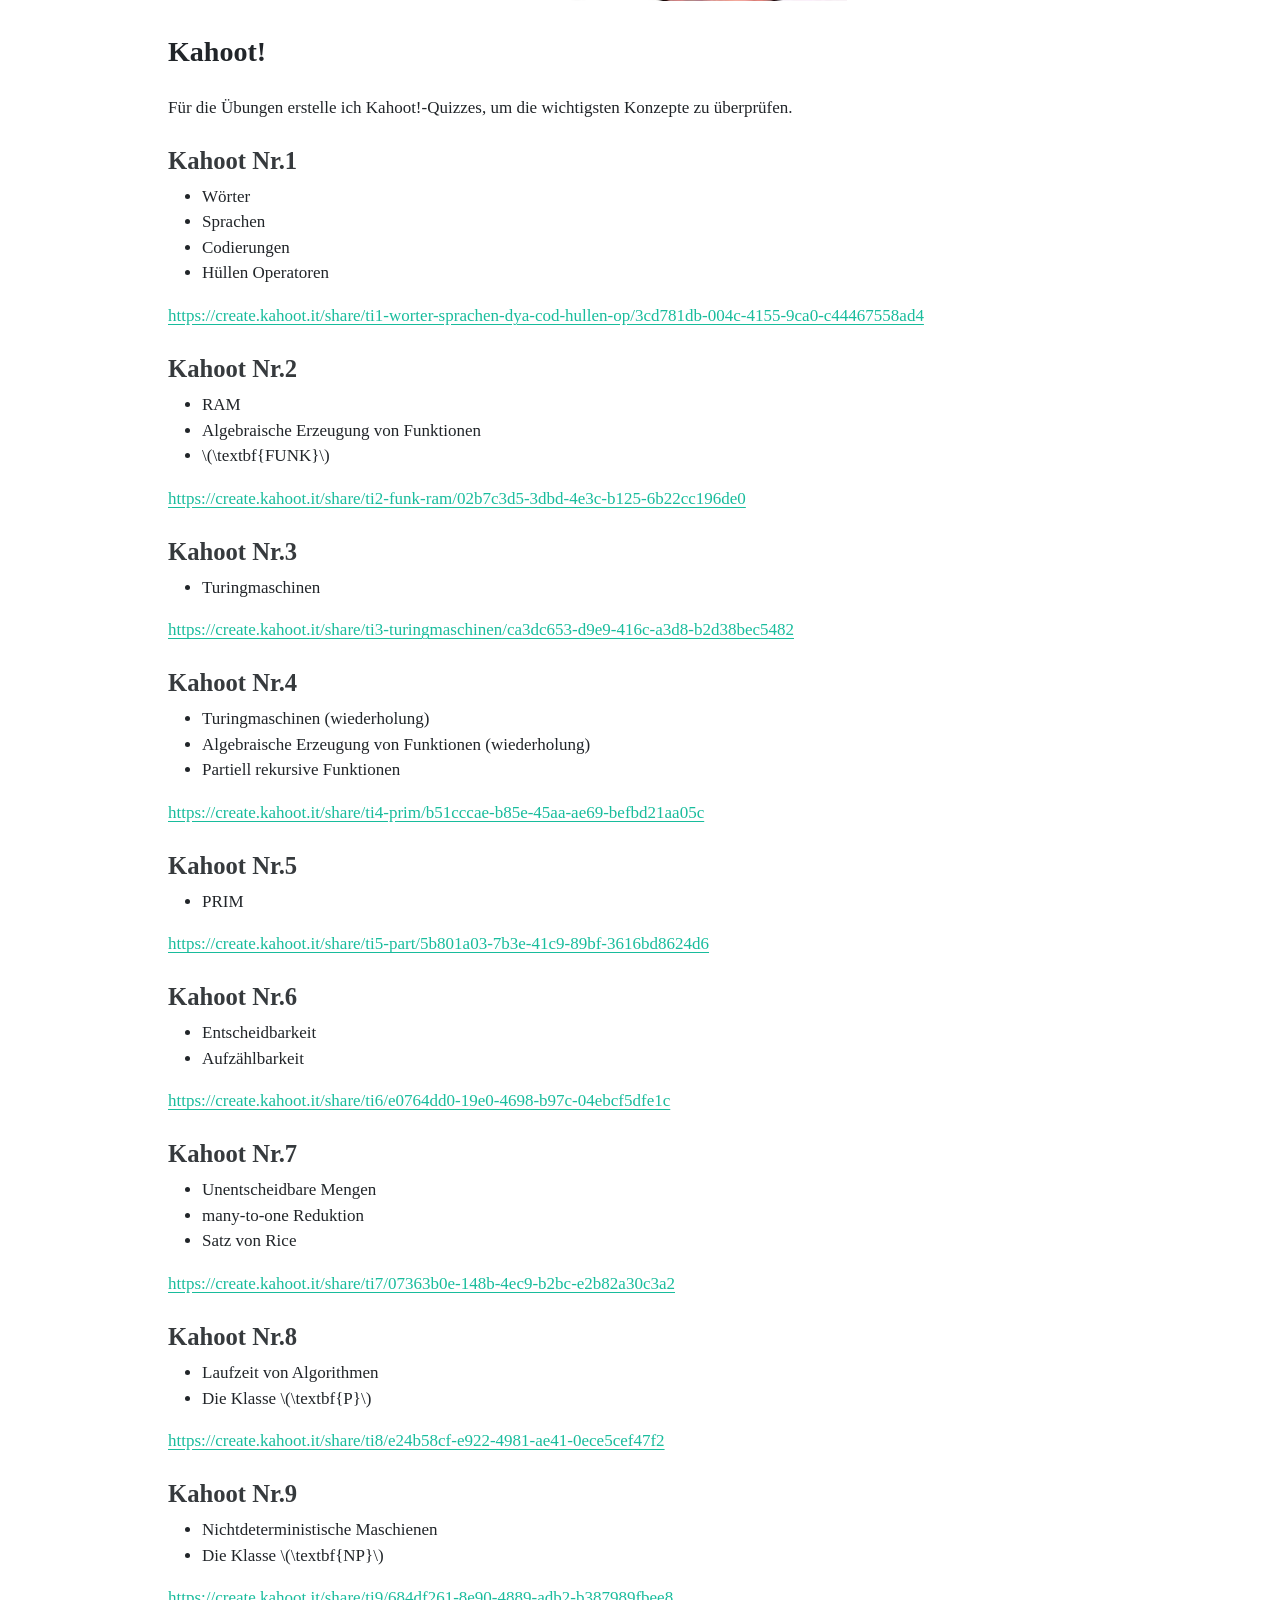
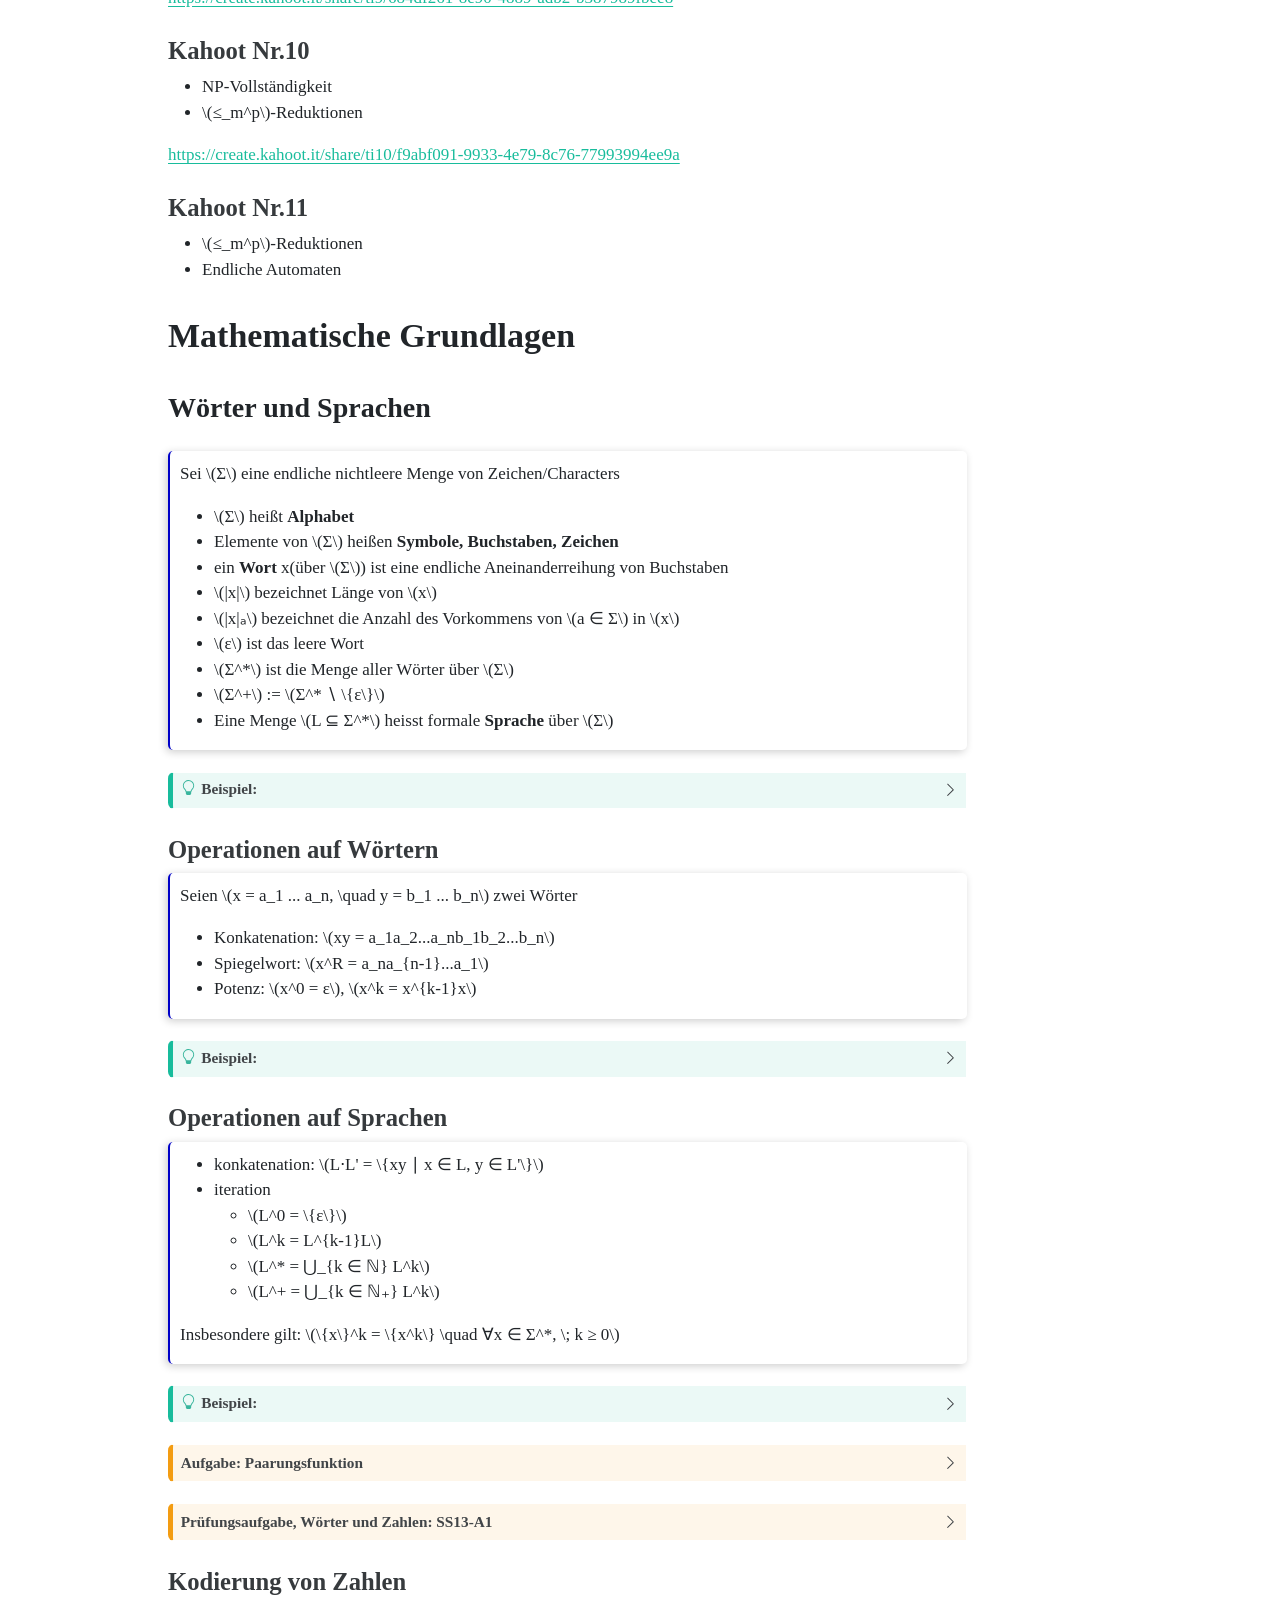
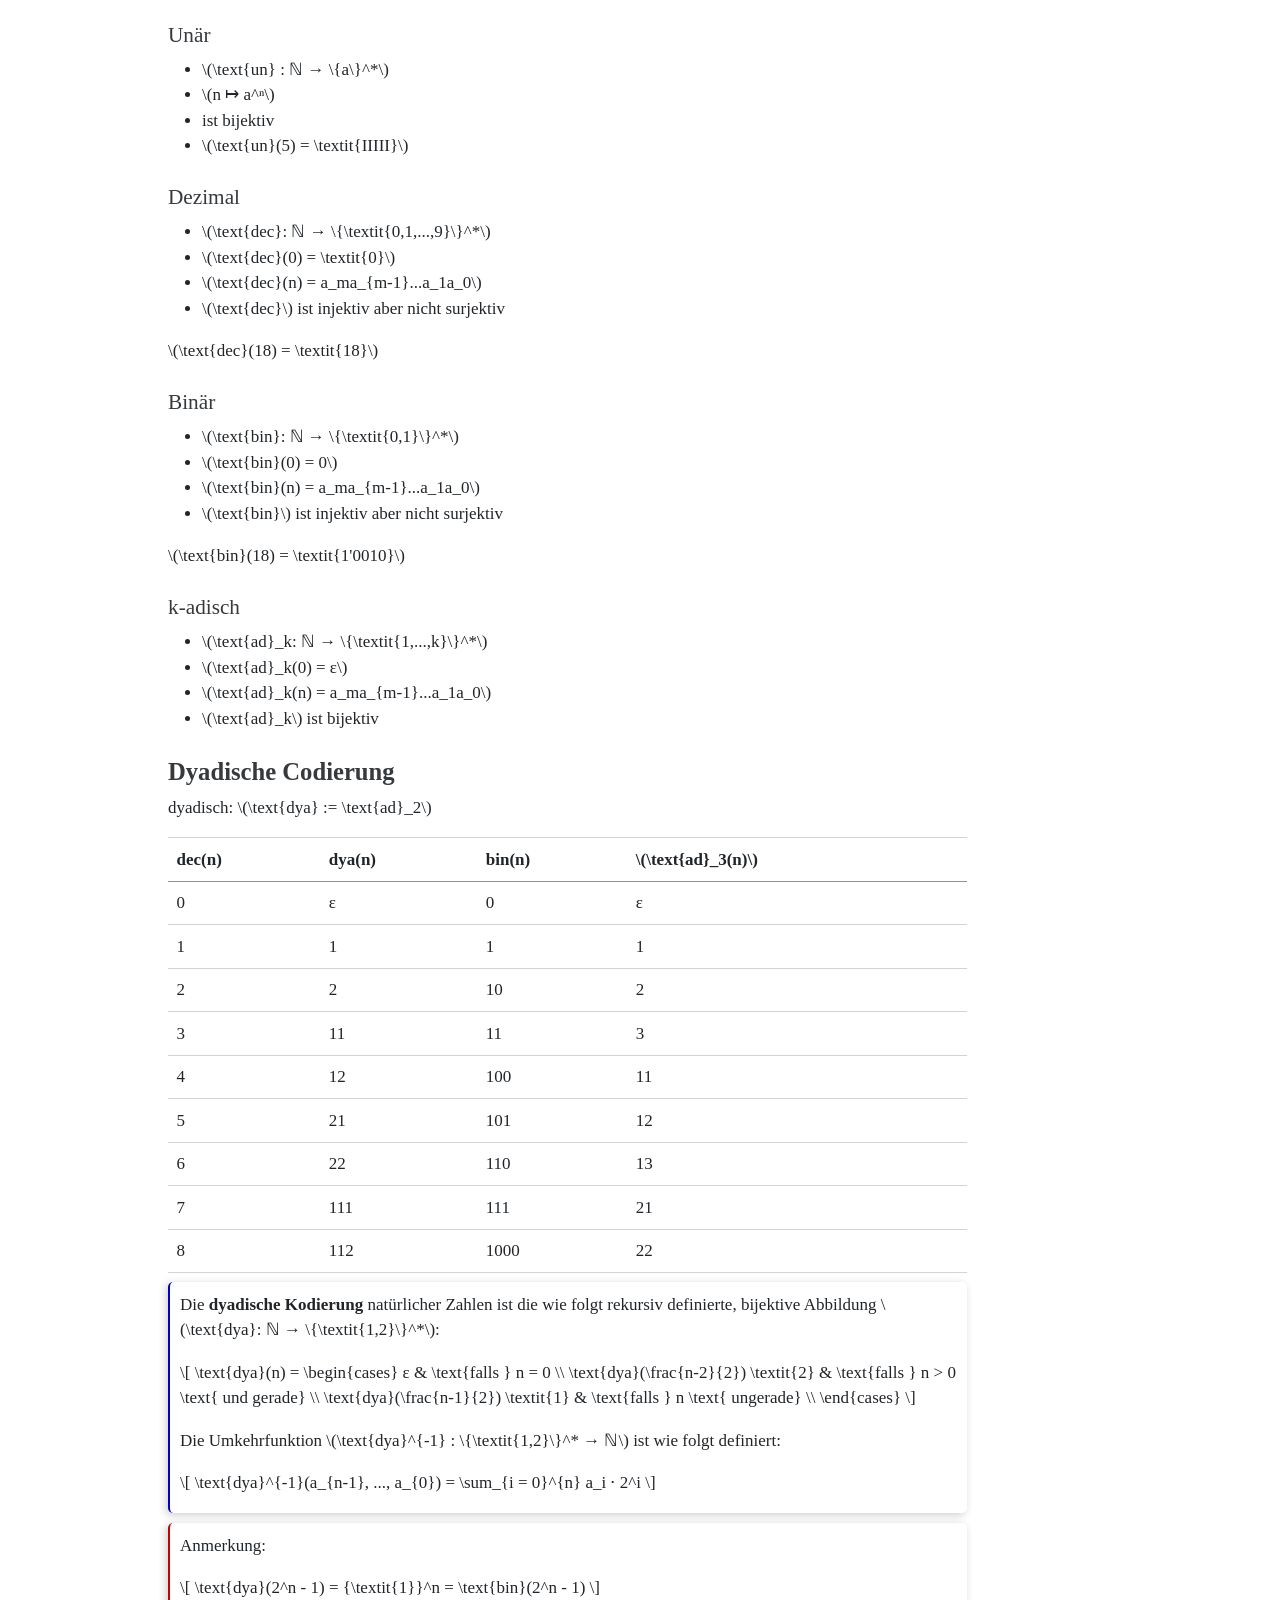
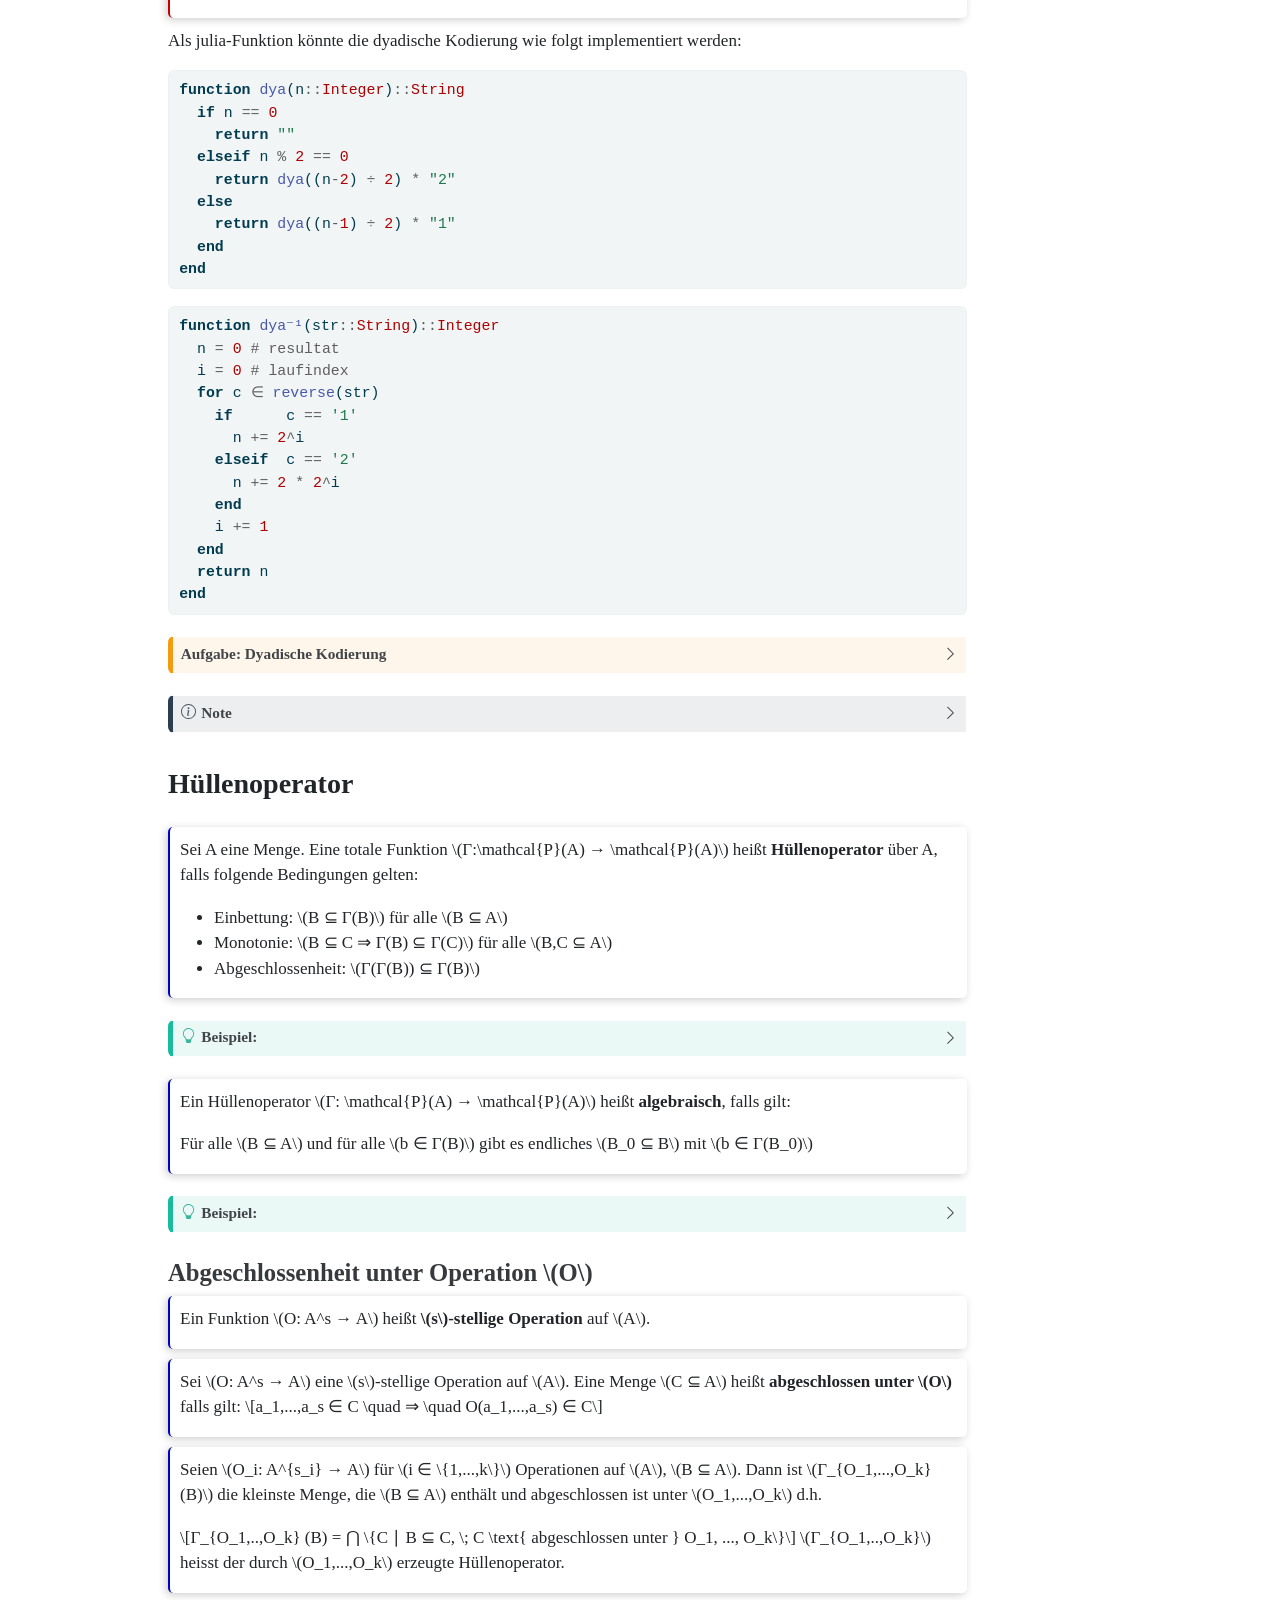
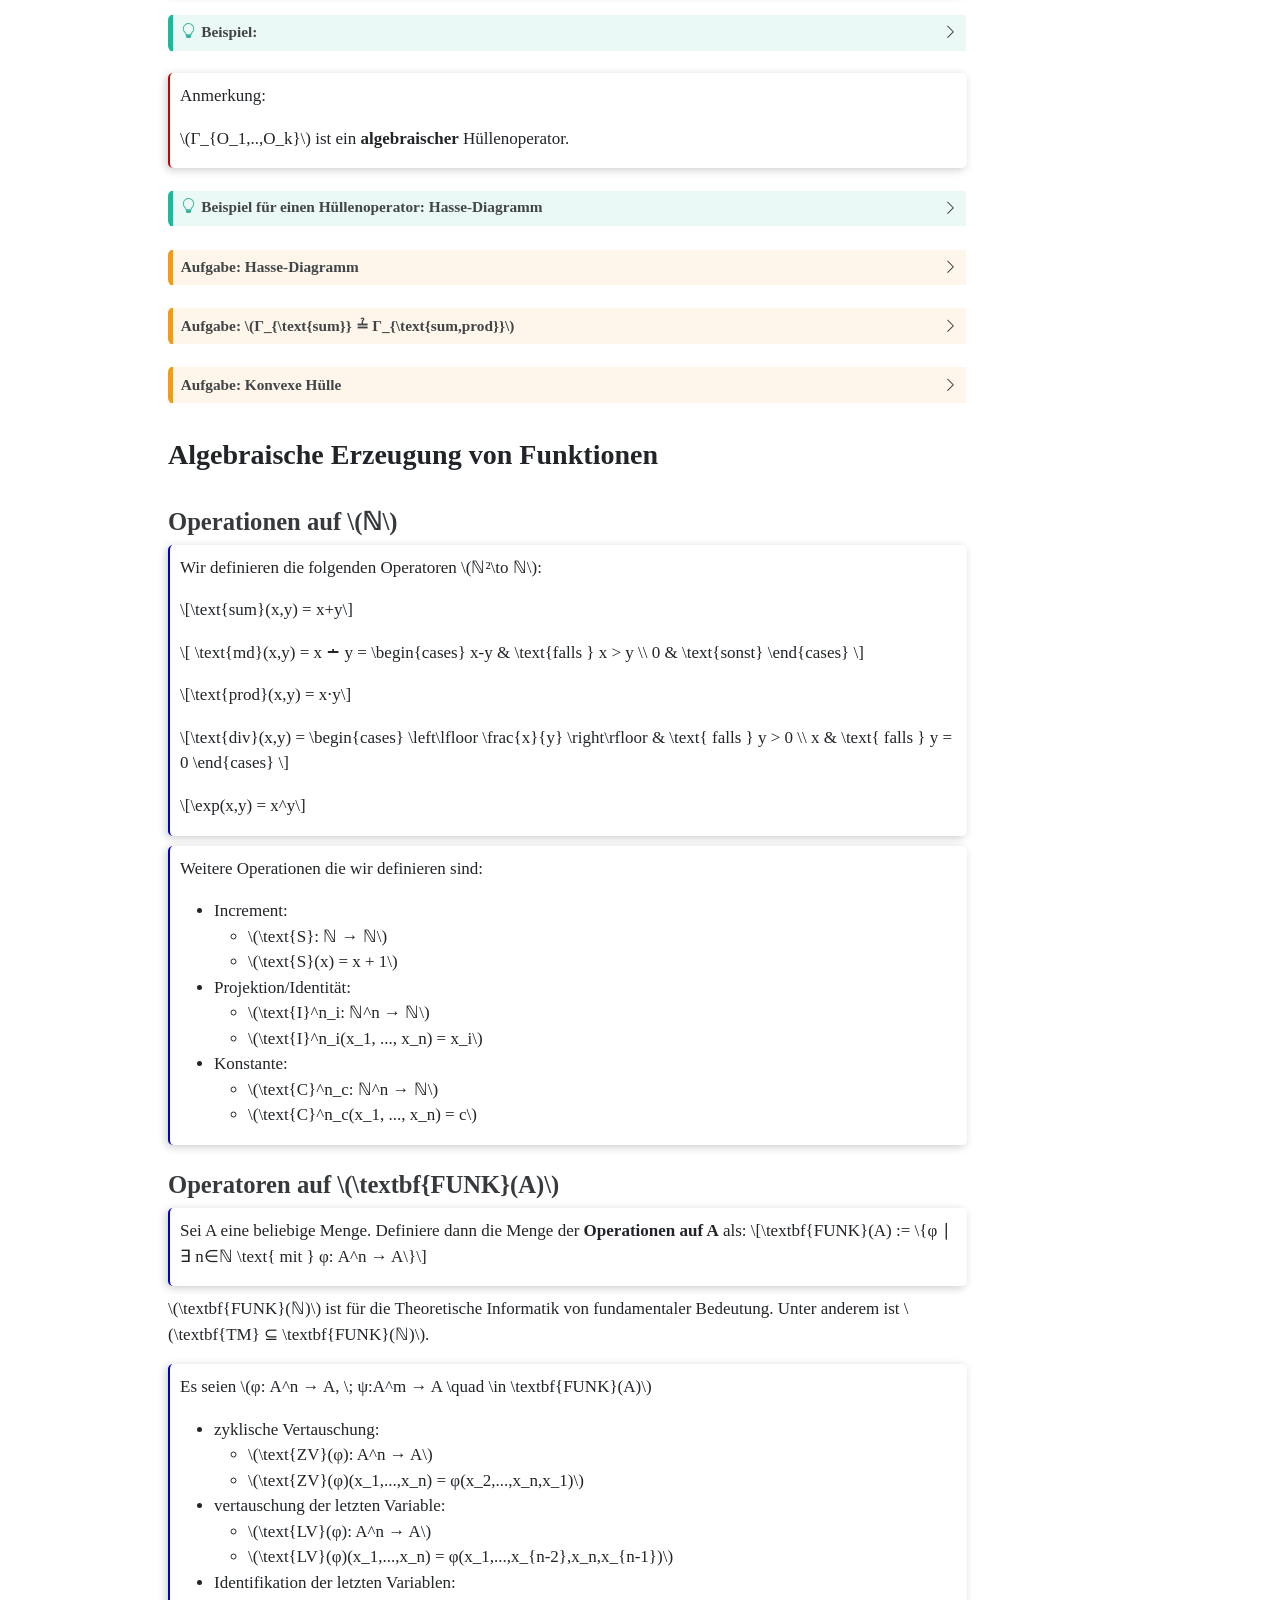
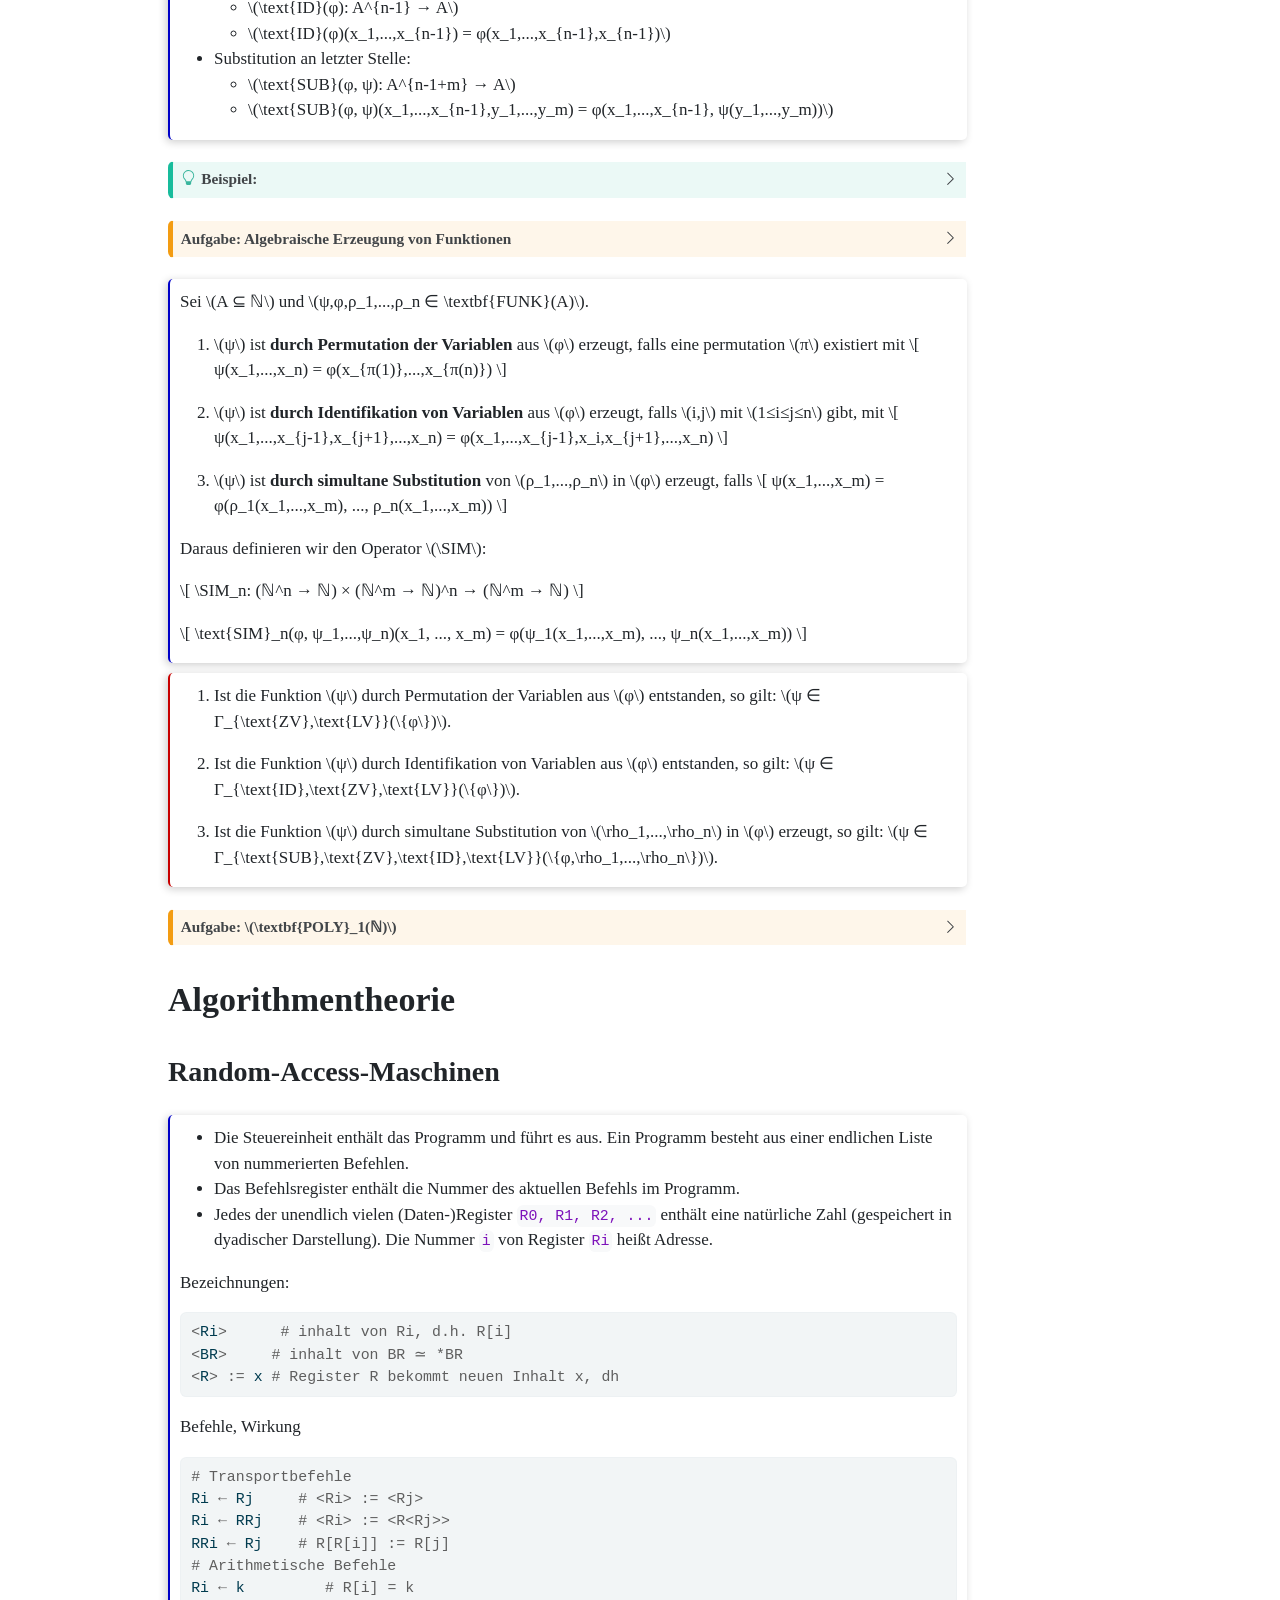
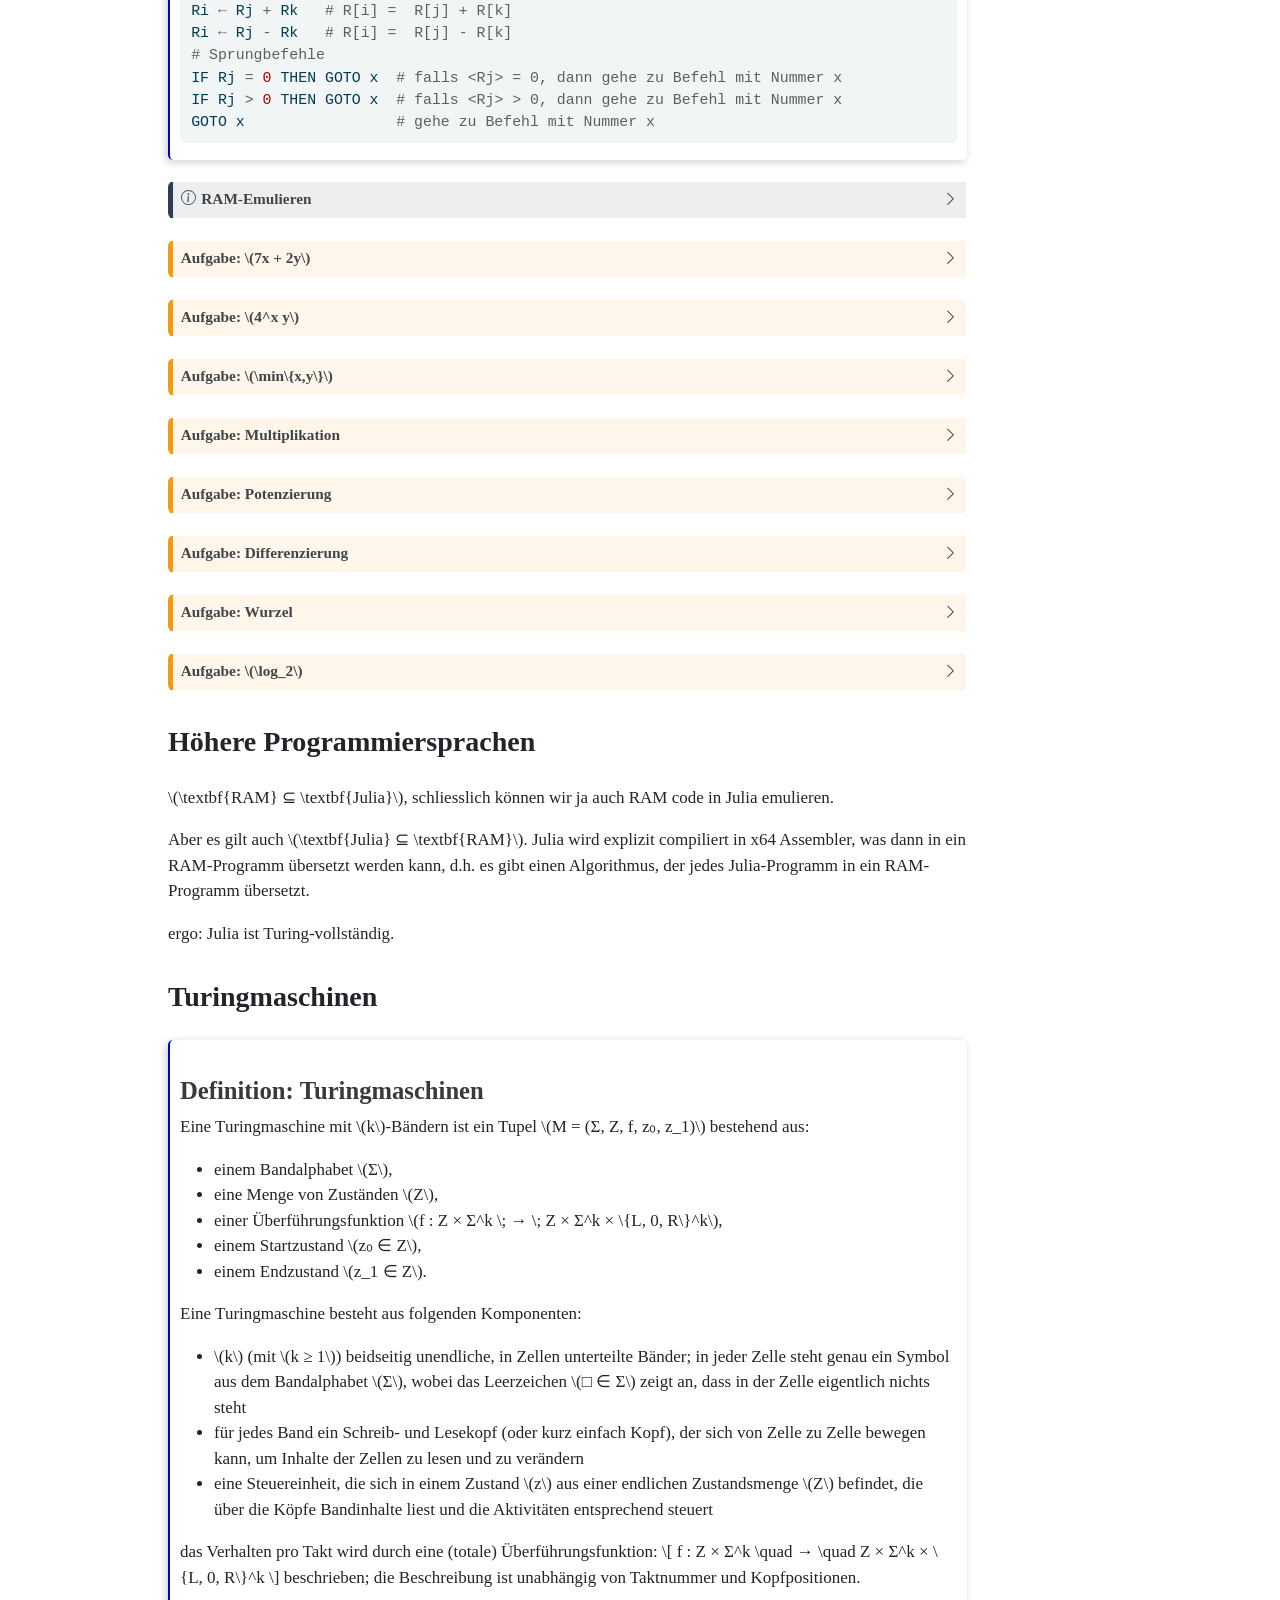
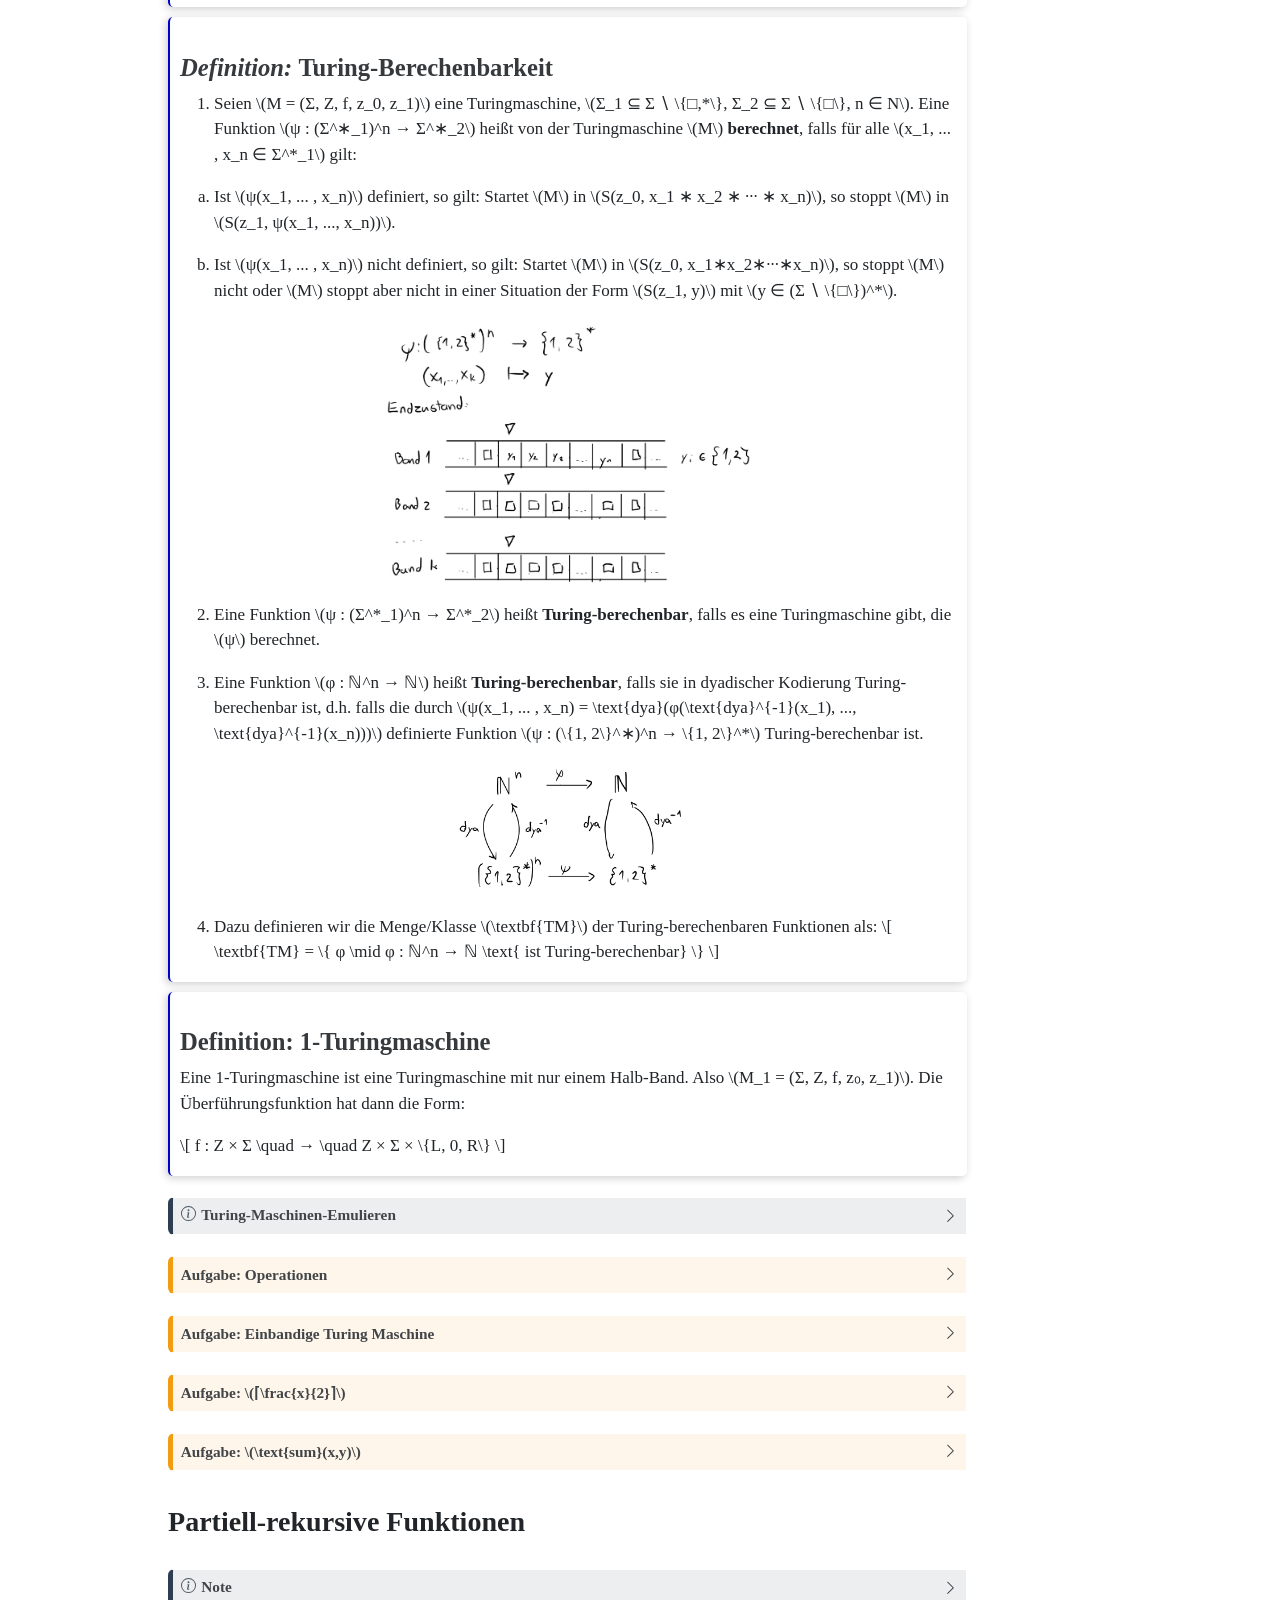
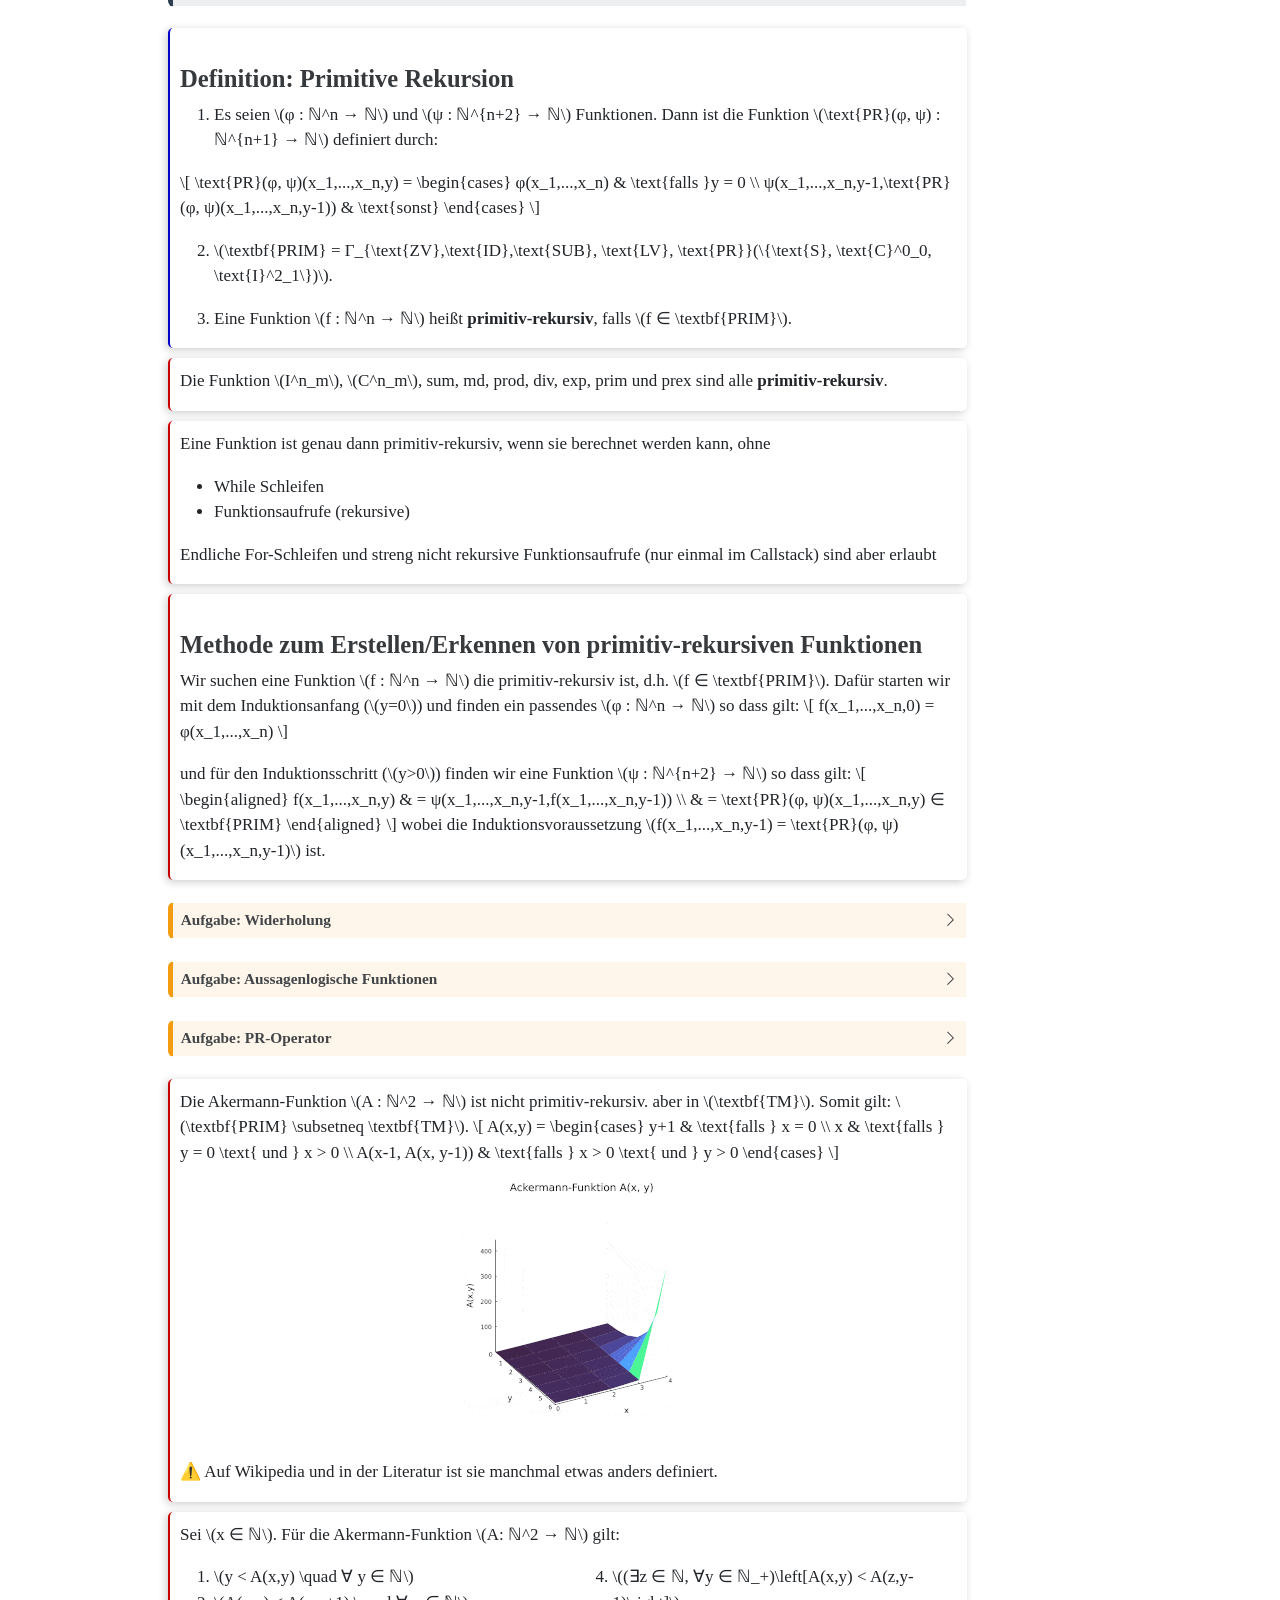
==== commit b9ab3831: "bla" ====
--- a/index.html
+++ b/index.html
@@ -4564,7 +4564,7 @@
 </div>
 </div>
 </div>
-<section id="datentypen" class="level3">
+<section id="datentypen" class="level3 sek">
 <h3 class="anchored" data-anchor-id="datentypen">Datentypen</h3>
 <p>Da wir uns innerhalb der Klasse <span class="math inline">\(\textbf{FUNK}(ℕ)\)</span> befinden, können wir nur Funktionen <span class="math inline">\(f: ℕ^n → ℕ\)</span> berechnen. Höhere Datentypen lassen sich jedoch in Polynomialzeit kodieren:</p>
 <ul>
@@ -4591,11 +4591,12 @@
 <center>
 <p><img src="./img/cantor_pairing_function.png" class="img-fluid"></p>
 </center>
-<p>Zusammengesetzte Typen wie <code>Person</code> (mit Feldern <code>String</code>, <code>Integer</code>, <code>Bool</code>) werden als <span class="math inline">\(ℕ^5\)</span> dargestellt und nach Kantor kodiert. Nach dem Induktionsprinzip gilt:</p>
+<p>Zusammengesetzte Typen wie <code>Person</code> (mit Feldern <code>String</code>, <code>Integer</code>, <code>Bool</code>) werden als <span class="math inline">\(ℕ^5\)</span> dargestellt und nach Kantor kodiert.</p>
+</section>
+<p>Nach dem Induktionsprinzip gilt:</p>
 <div class="prop">
 <p>Jedes Tupel abzählbarer Mengen und jeder zusammengesetzte Datentyp ist in Polynomialzeit in eine natürliche Zahl kodierbar und wieder dekodierbar.</p>
 </div>
-</section>
 </section>
 <section id="die-klasse-textbfnp" class="level2">
 <h2 class="anchored" data-anchor-id="die-klasse-textbfnp">Die Klasse <span class="math inline">\(\textbf{NP}\)</span></h2>
@@ -5670,7 +5671,7 @@
 </div>
 </div>
 </div>
-<section id="regex-nicht-prüfungsrelevant" class="level3">
+<section id="regex-nicht-prüfungsrelevant" class="level3 sek">
 <h3 class="anchored" data-anchor-id="regex-nicht-prüfungsrelevant">Regex (nicht Prüfungsrelevant)</h3>
 <p>Statt eines Automaten können wir auch reguläre Ausdrücke verwenden, um Sprachen zu beschreiben. Ein regulärer Ausdruck ist eine Zeichenkette, die ein Muster beschreibt, das von einer Sprache akzeptiert wird.Dafür gibt es verschiedene Operatoren, die in Regex verwendet werden können:</p>
 <ul>
@@ -5695,6 +5696,7 @@
 <li>Lookahead/Lookbehind mit variablen Langen, z.B. <code>(?=...)</code> und <code>(?&lt;=...)</code></li>
 <li>Referenzen, z.B. <code>\1</code>, <code>\2</code>, etc.</li>
 </ul>
+</section>
 <div class="prop">
 <p><strong>Lemma 5.3.2</strong></p>
 <p>Seien <span class="math inline">\(B, C ⊆ Σ^*\)</span>.</p>
@@ -5706,7 +5708,6 @@
 \textbf{REG} = \textbf{DEA} = \mathcal{L}_3
 \]</span></p>
 </div>
-</section>
 <section id="pumpinglemma-für-reguläre-sprachen" class="level3 prop">
 <h3 class="anchored" data-anchor-id="pumpinglemma-für-reguläre-sprachen">Pumpinglemma für reguläre Sprachen:</h3>
 <p>Für alle <span class="math inline">\(L ∈ \mathcal{L}_3\)</span> gilt:</p>
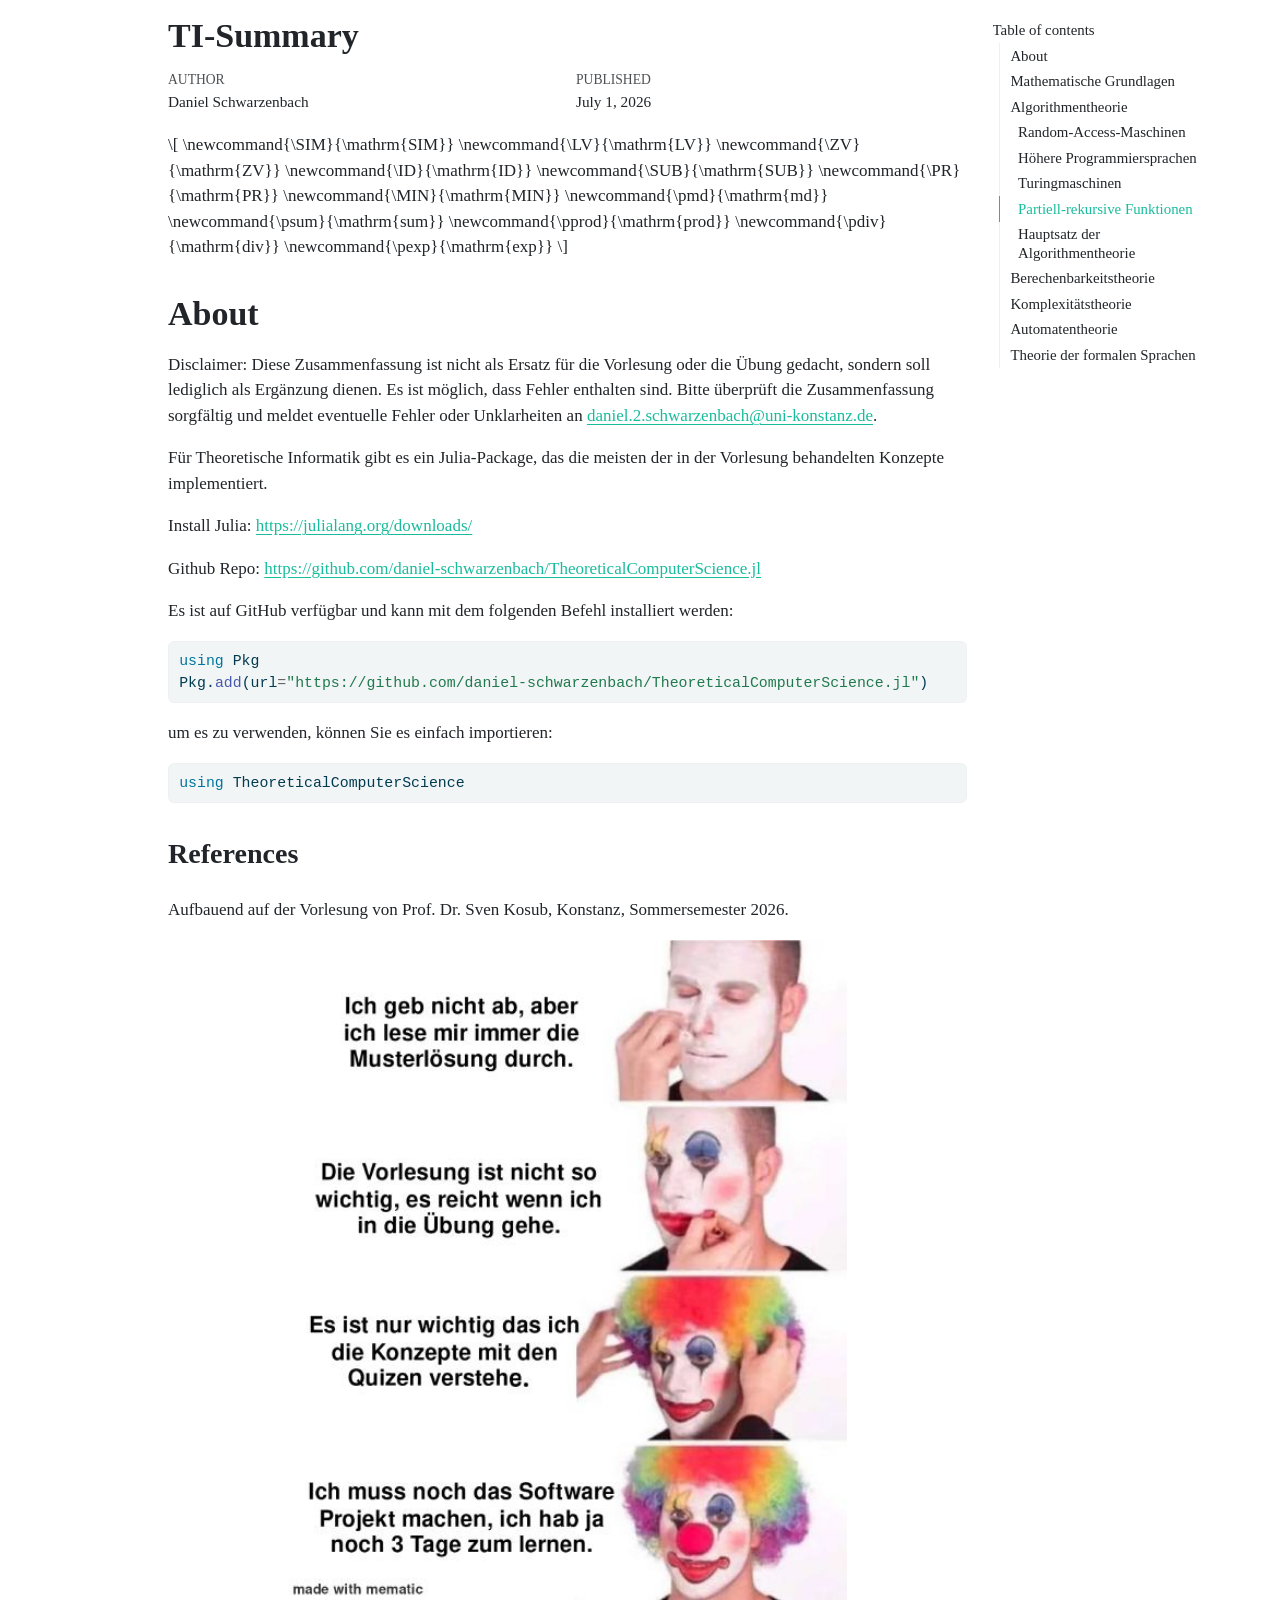
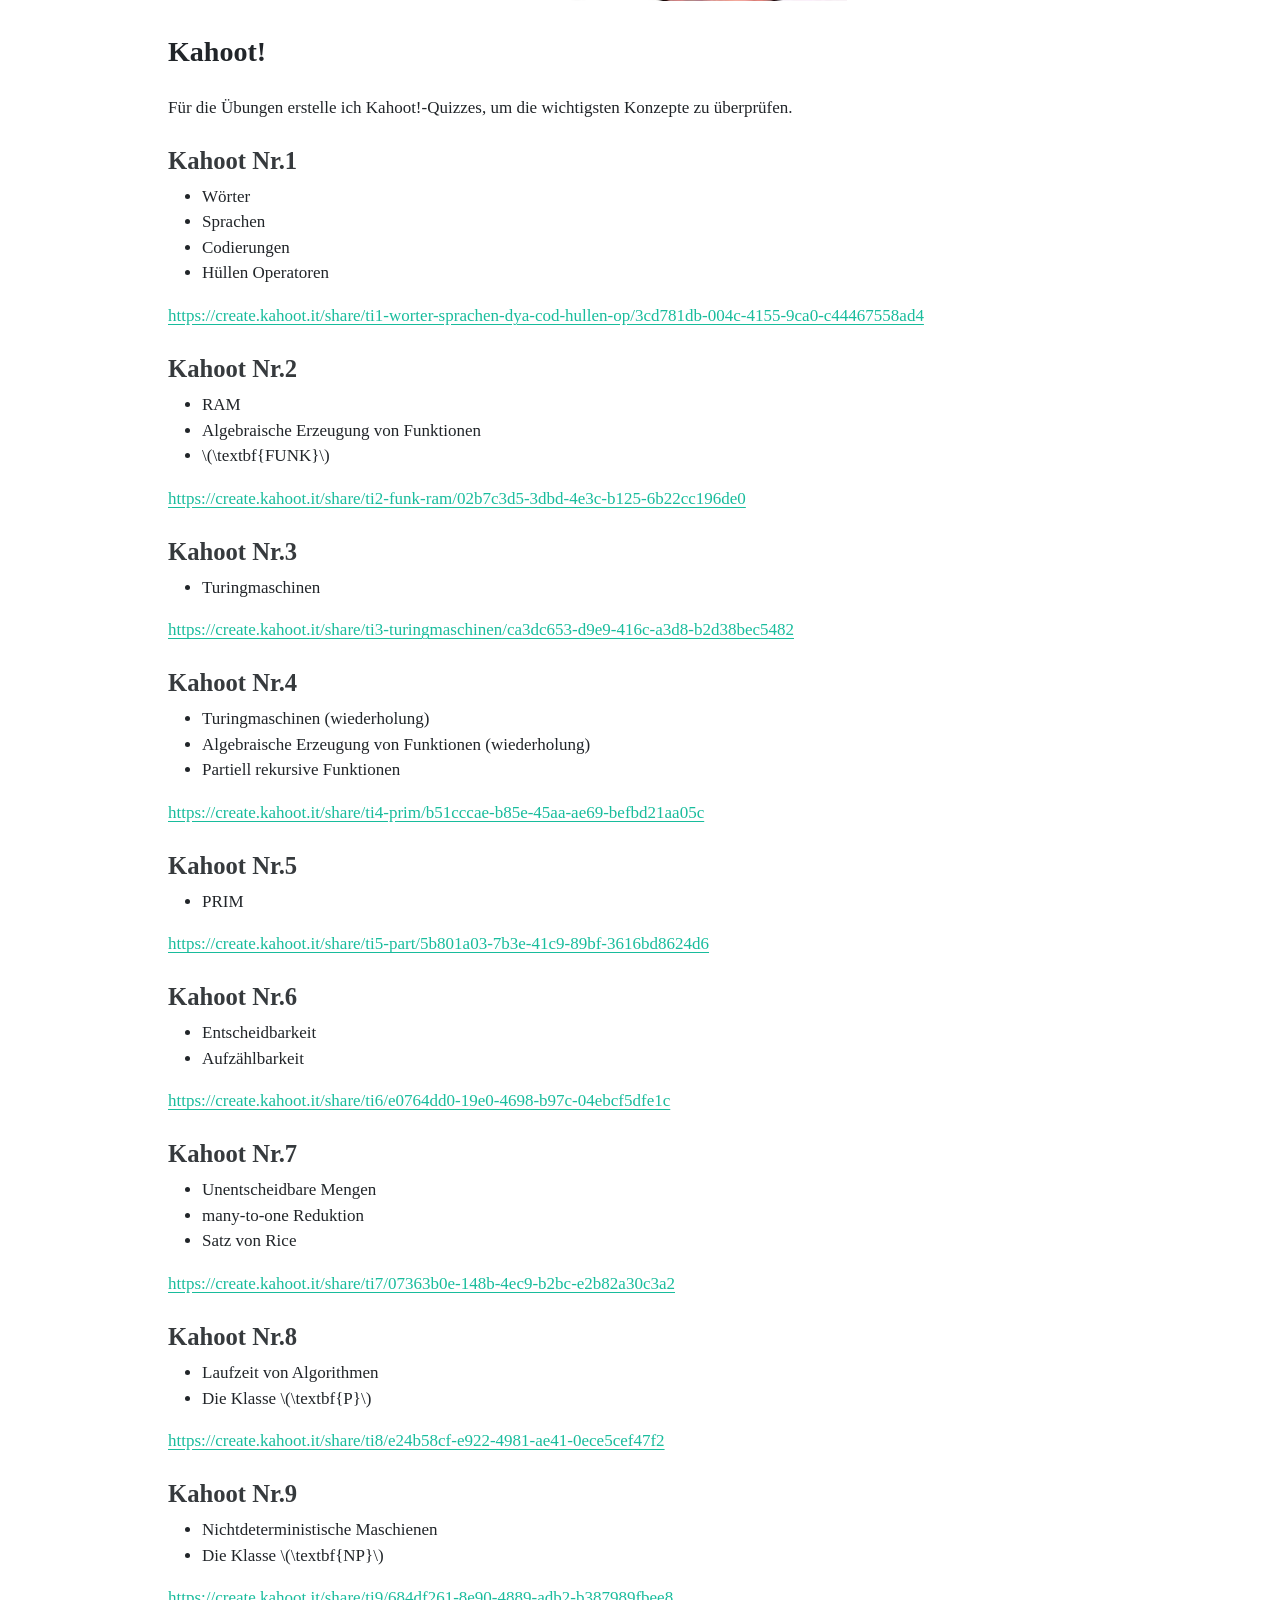
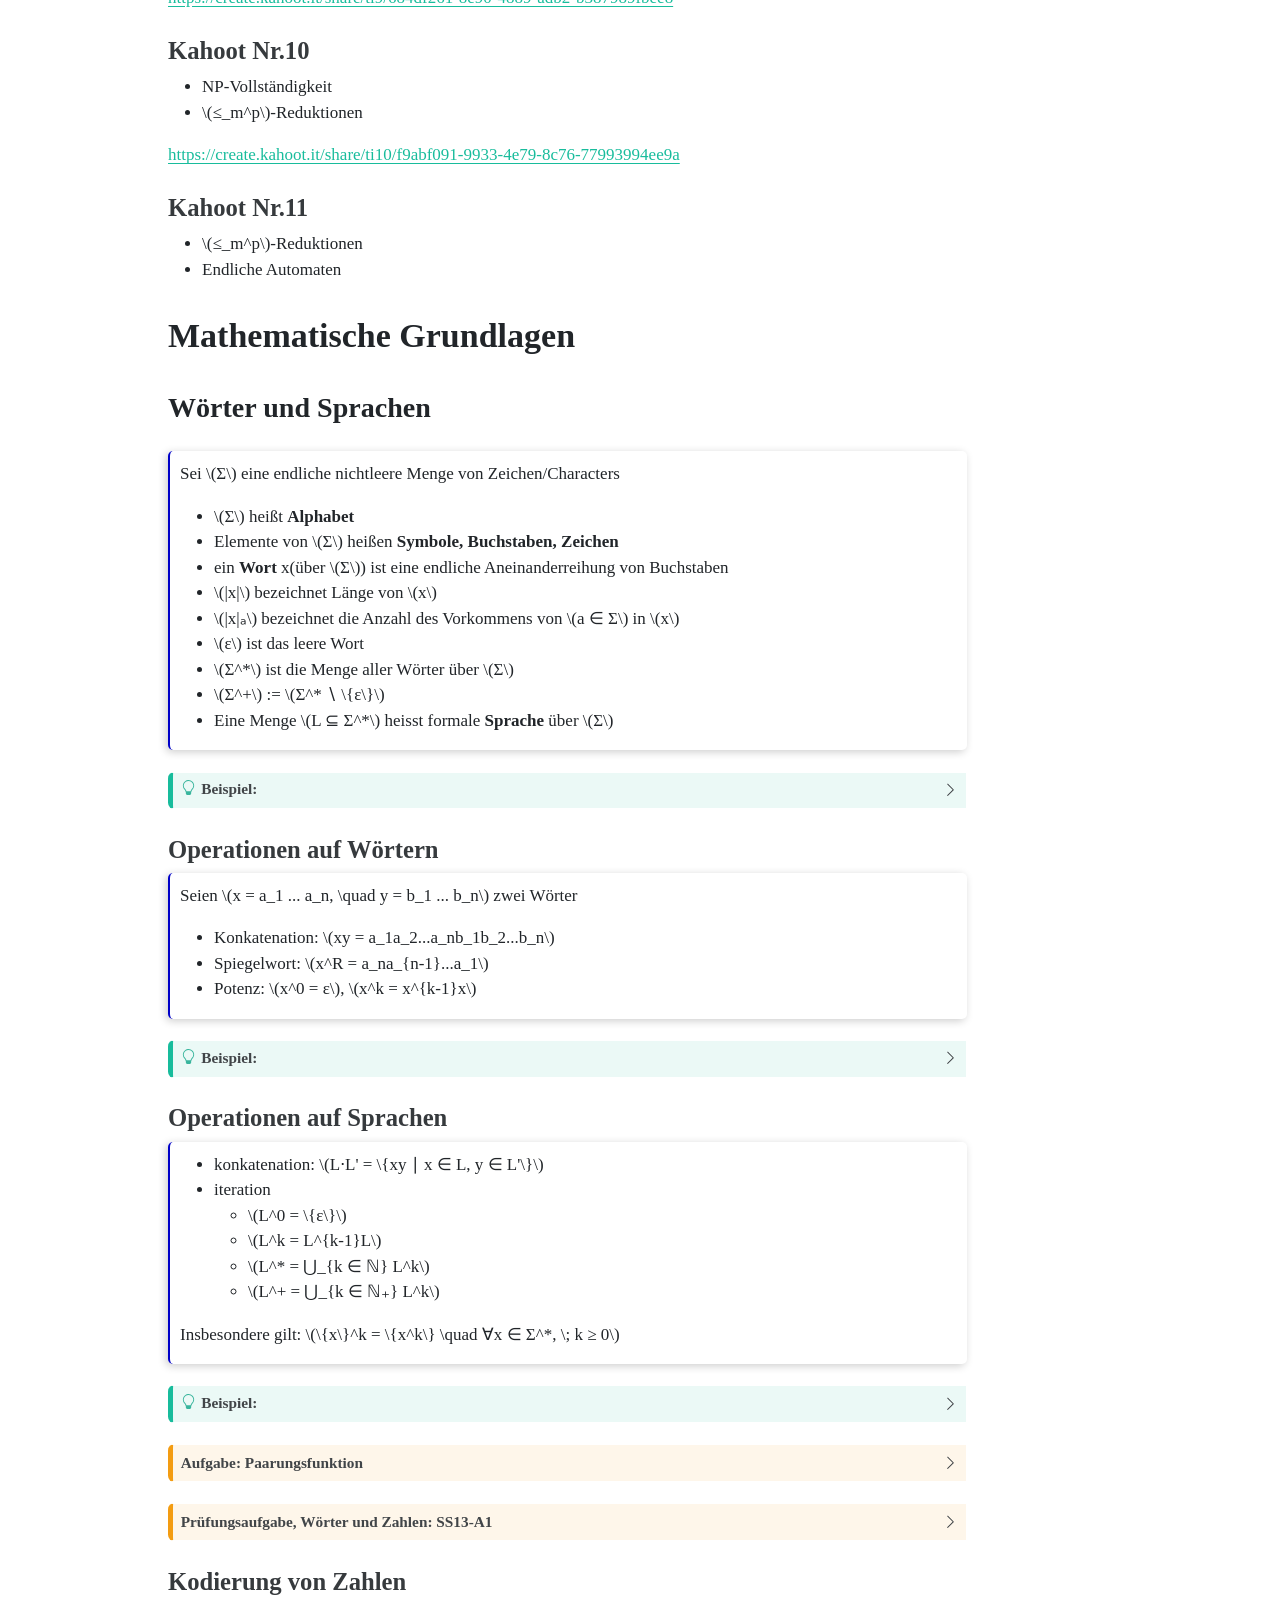
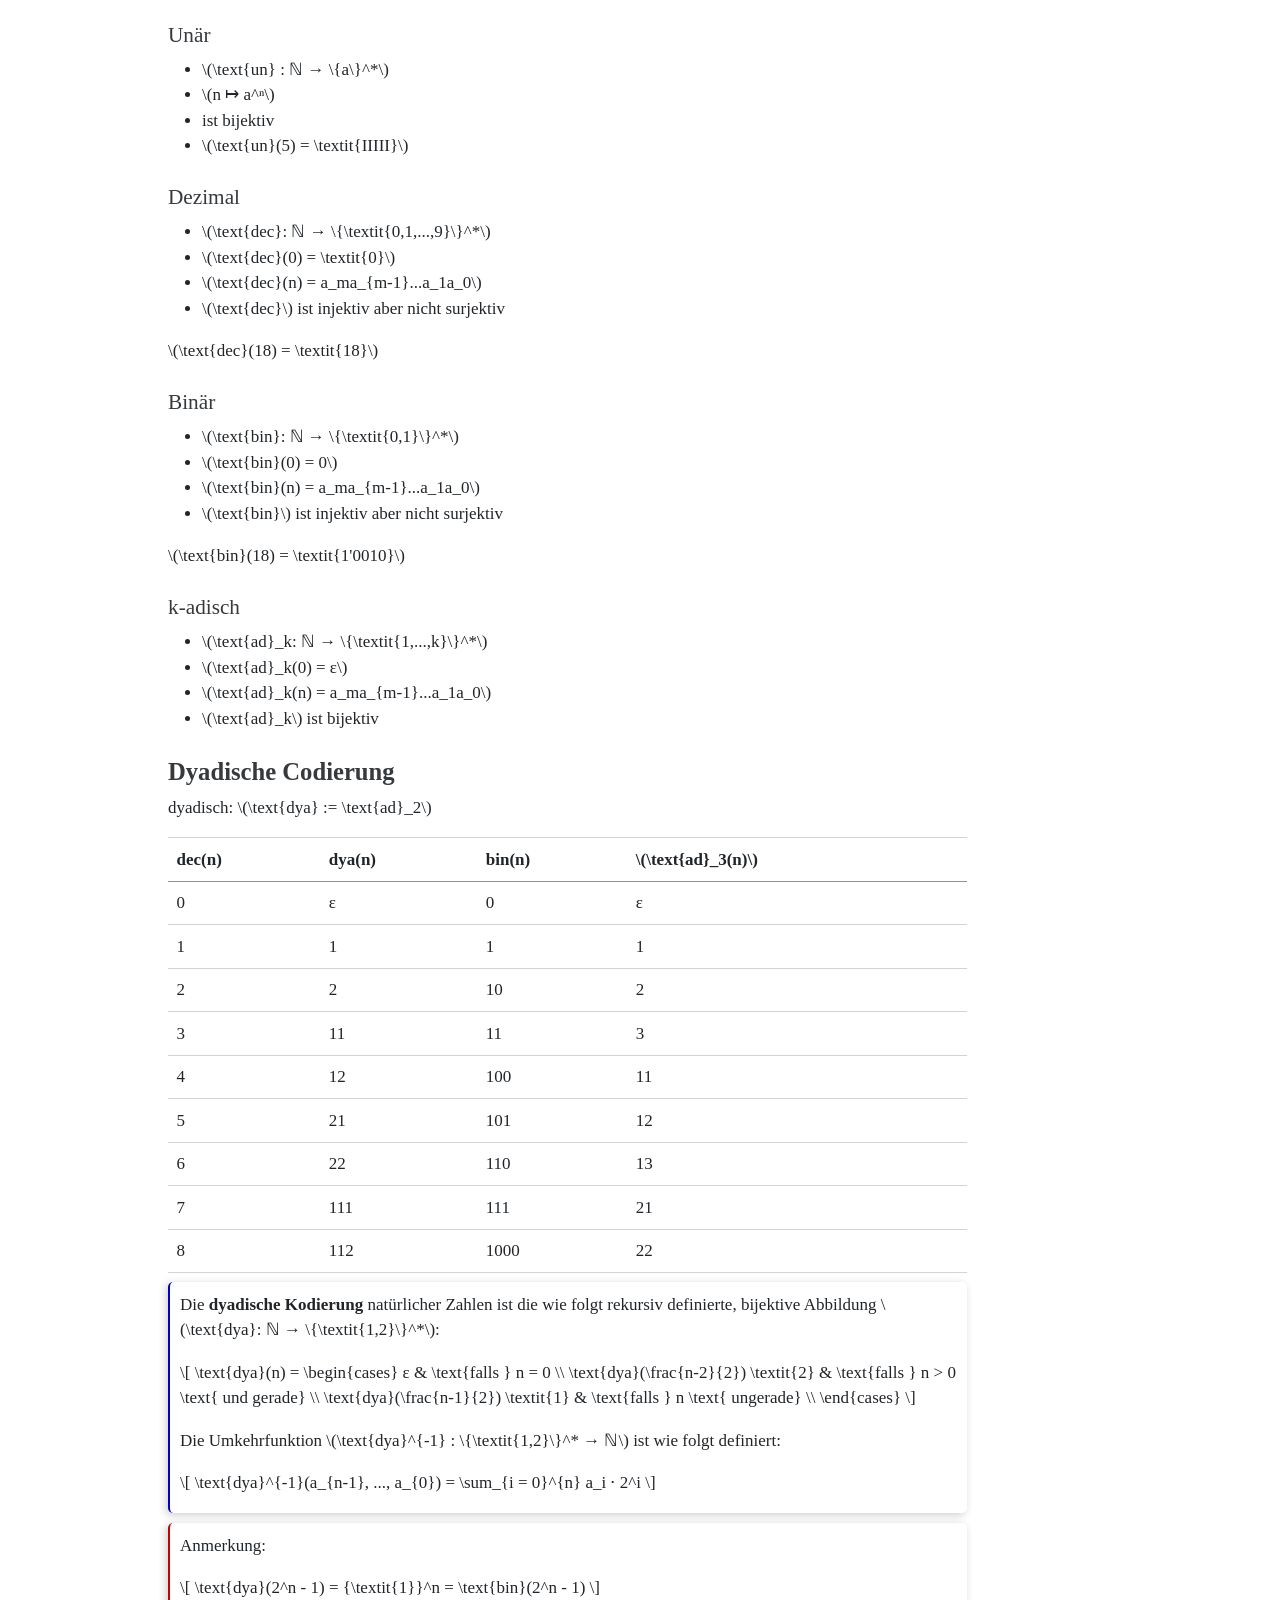
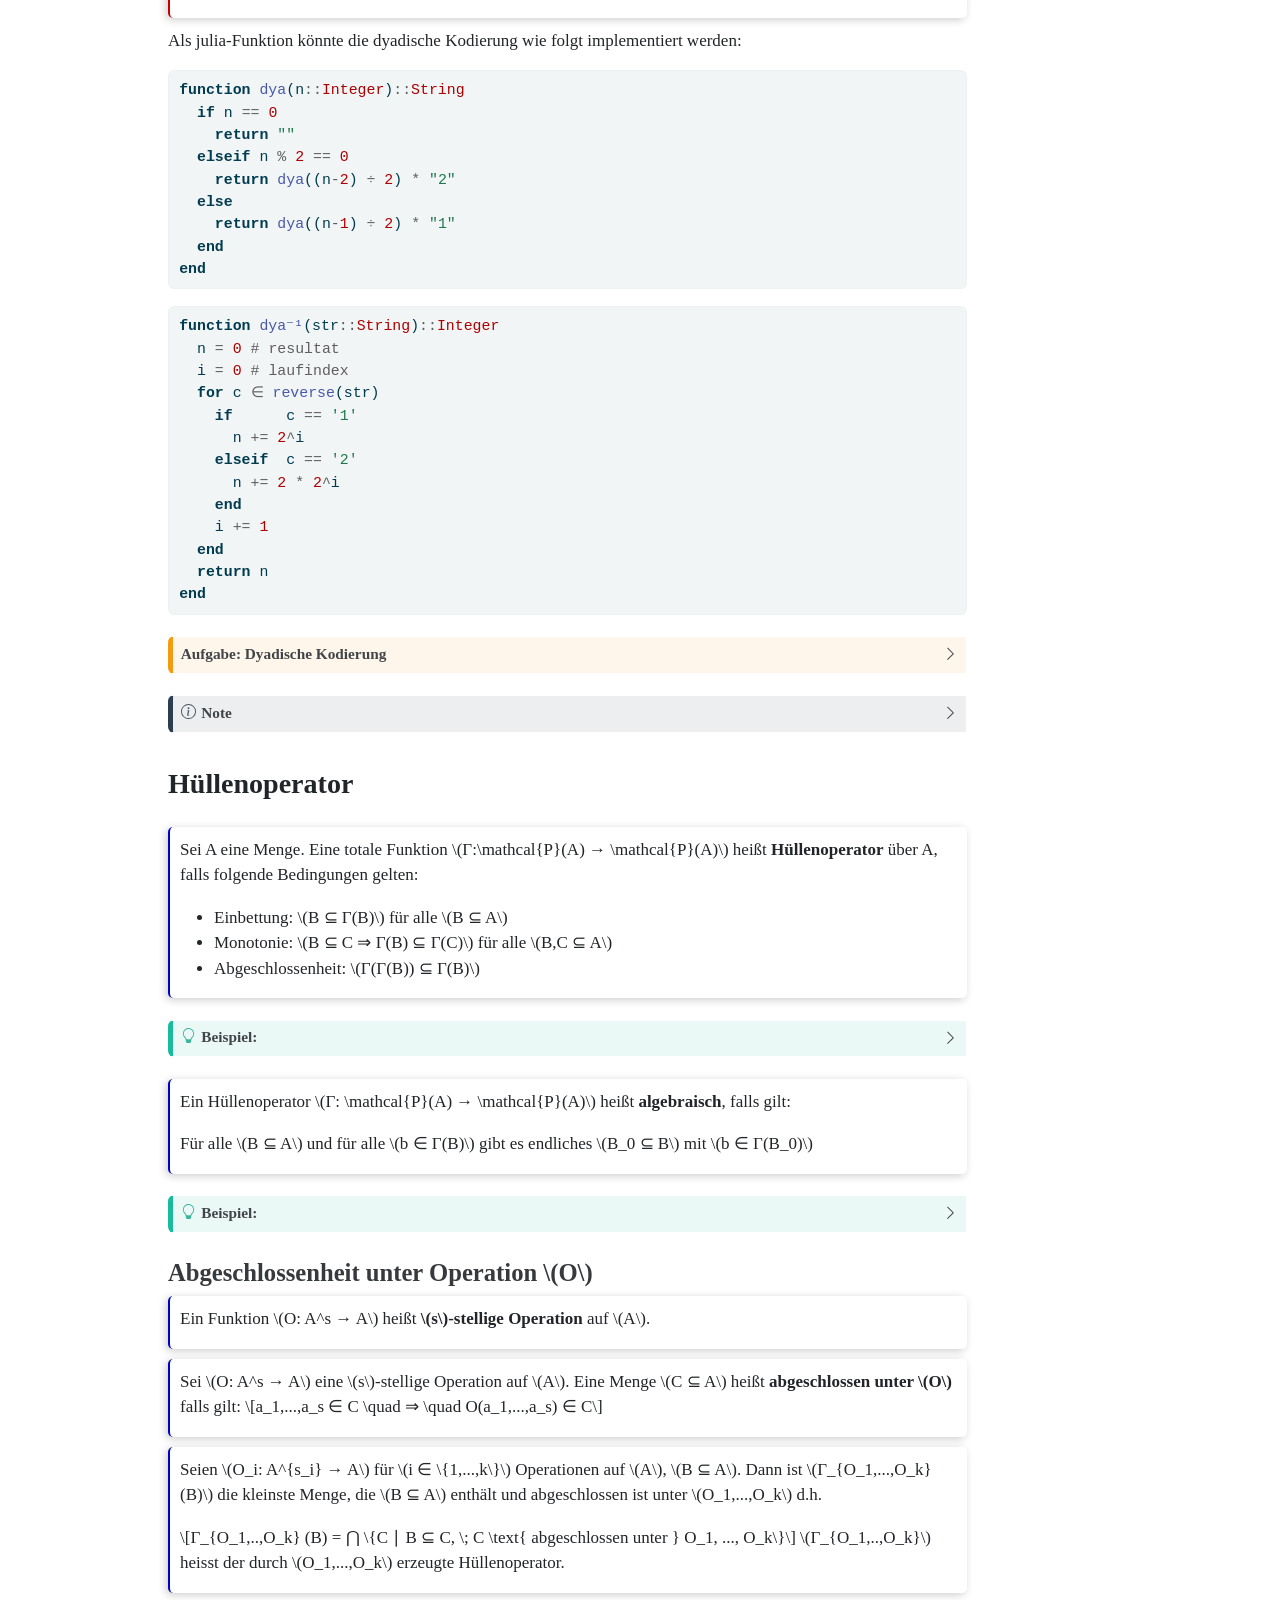
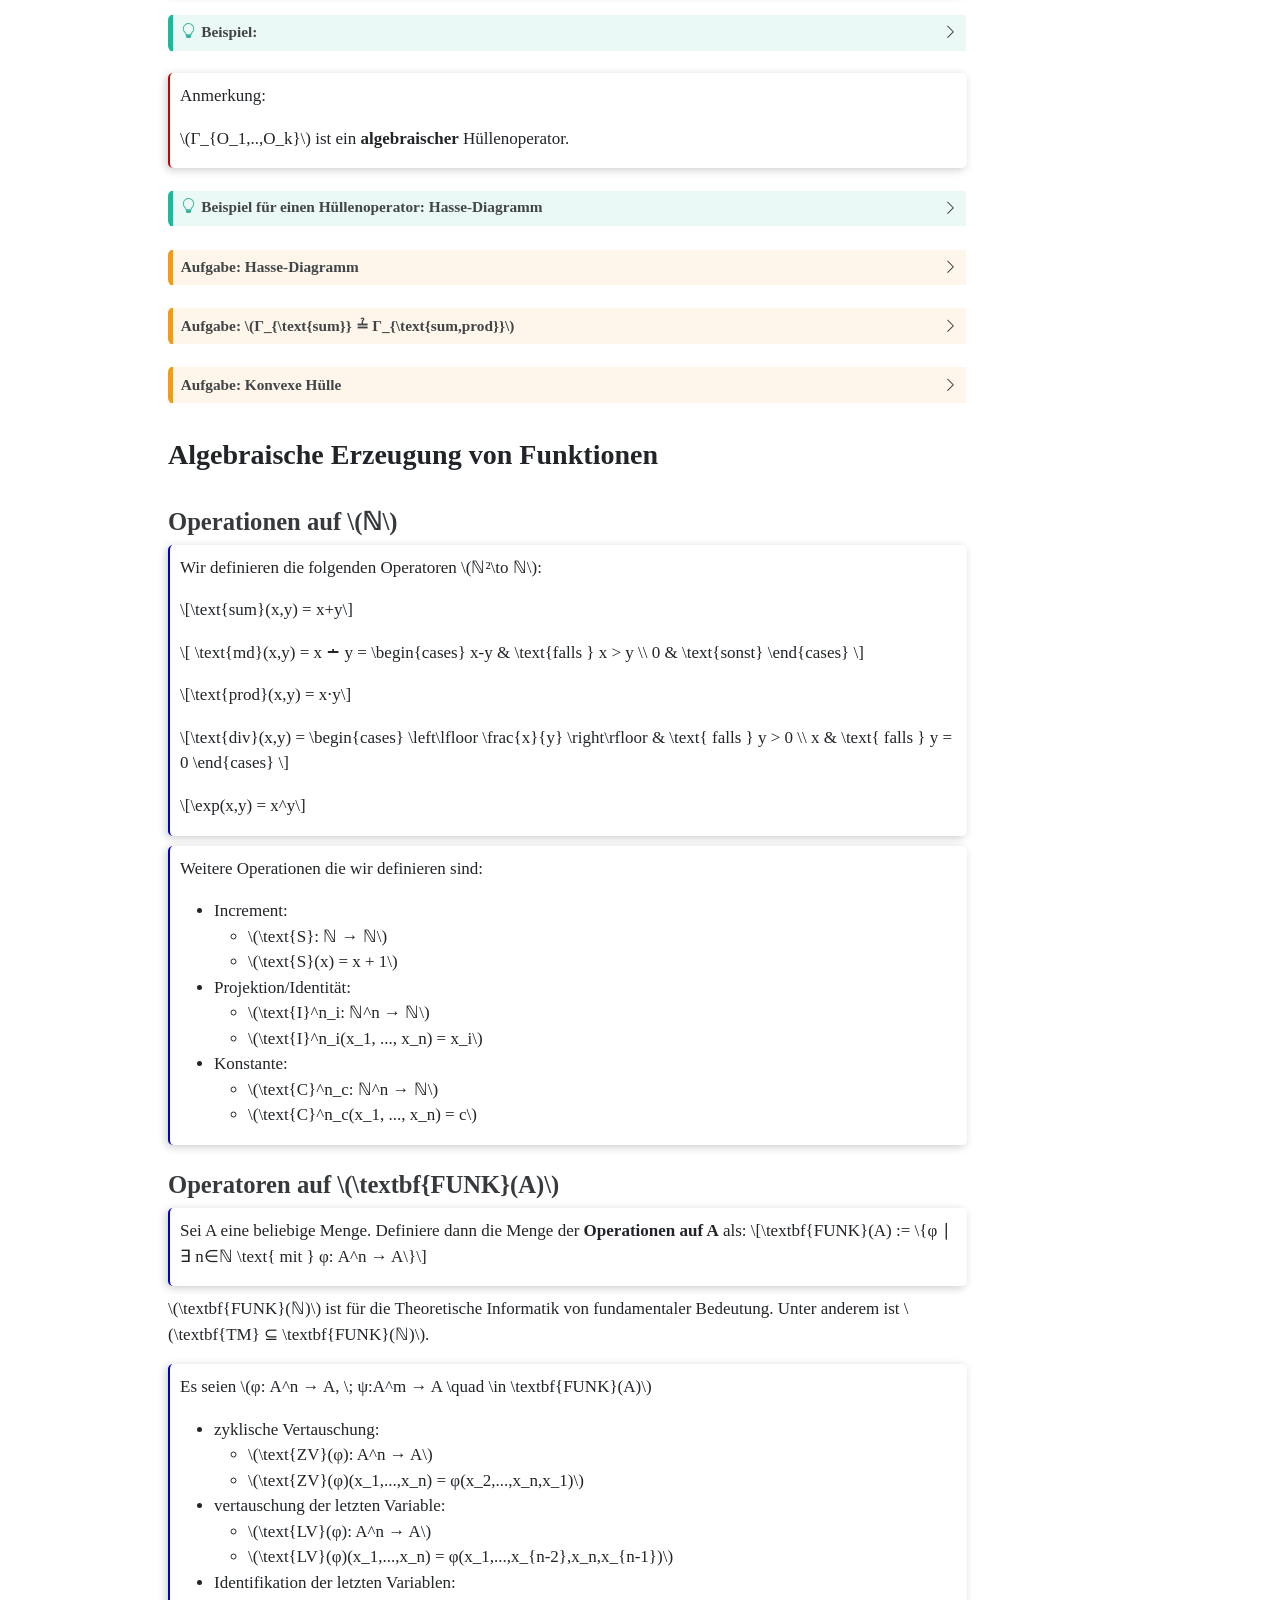
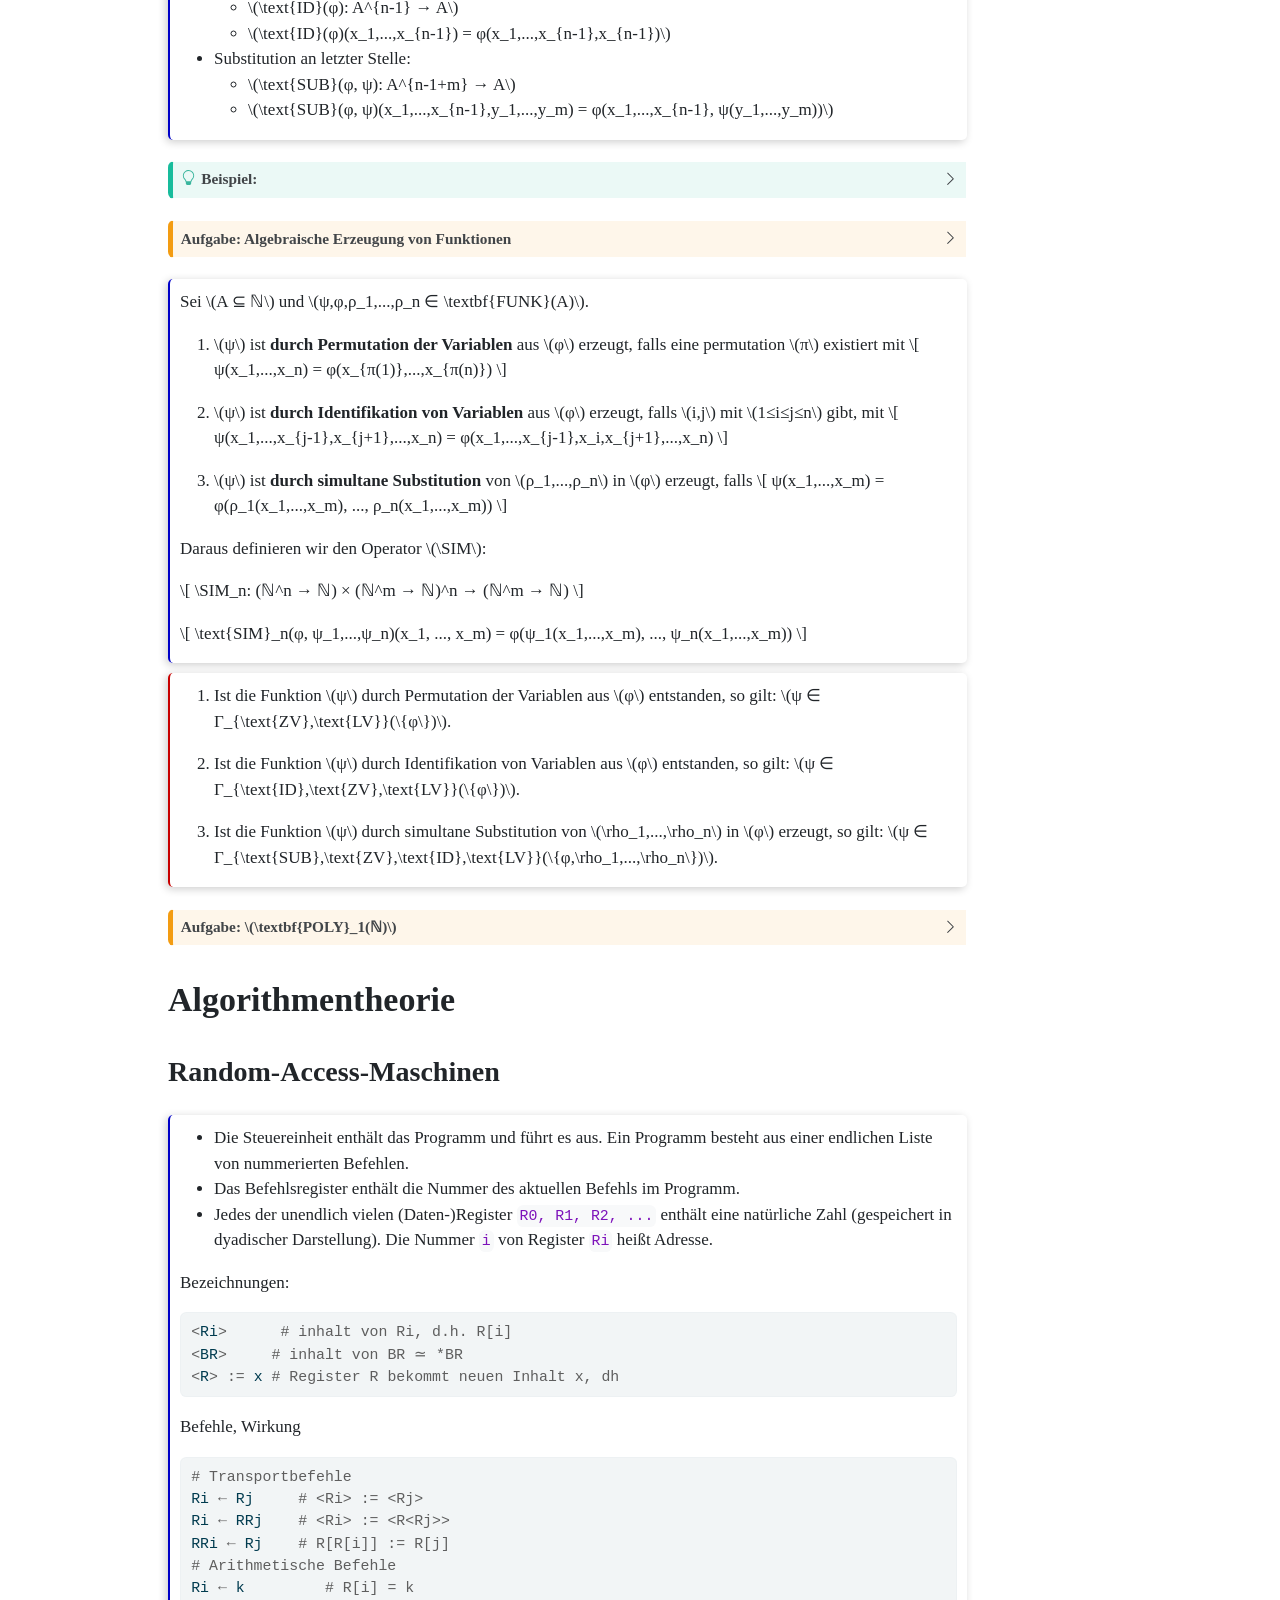
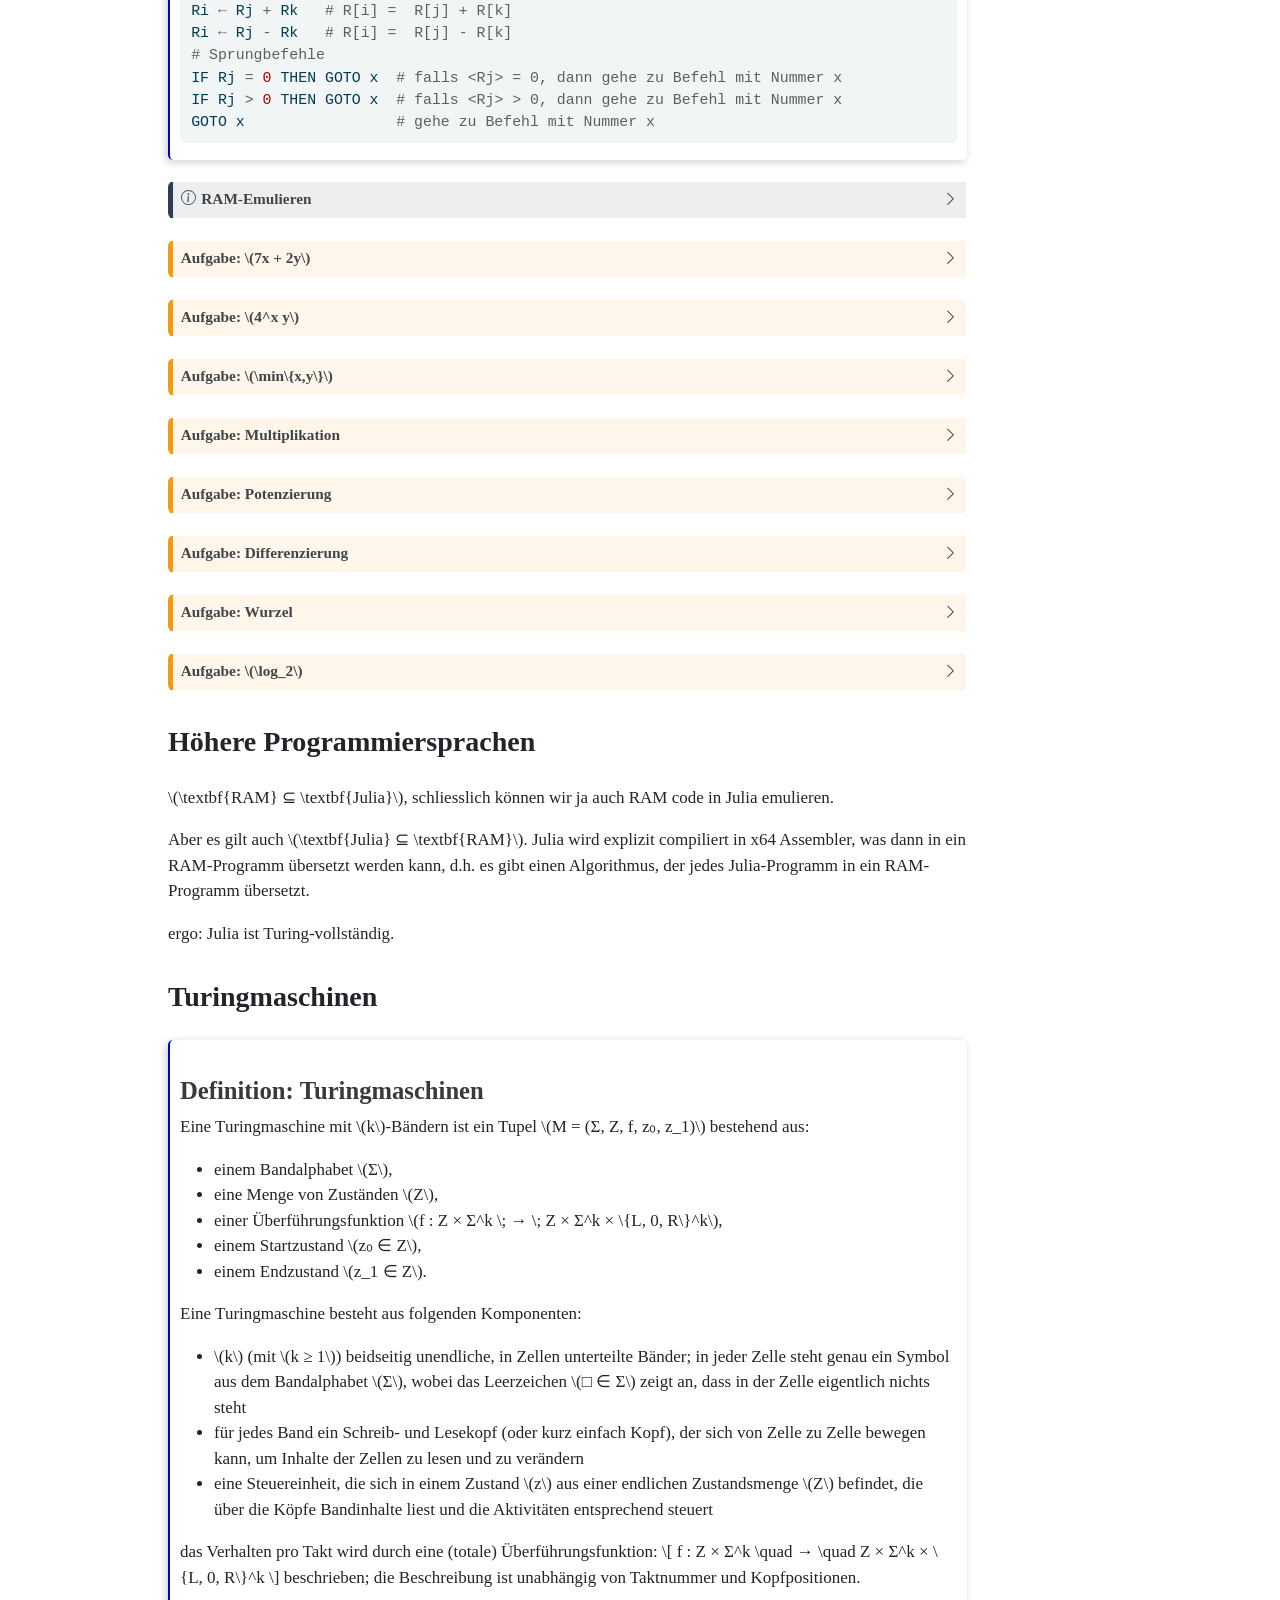
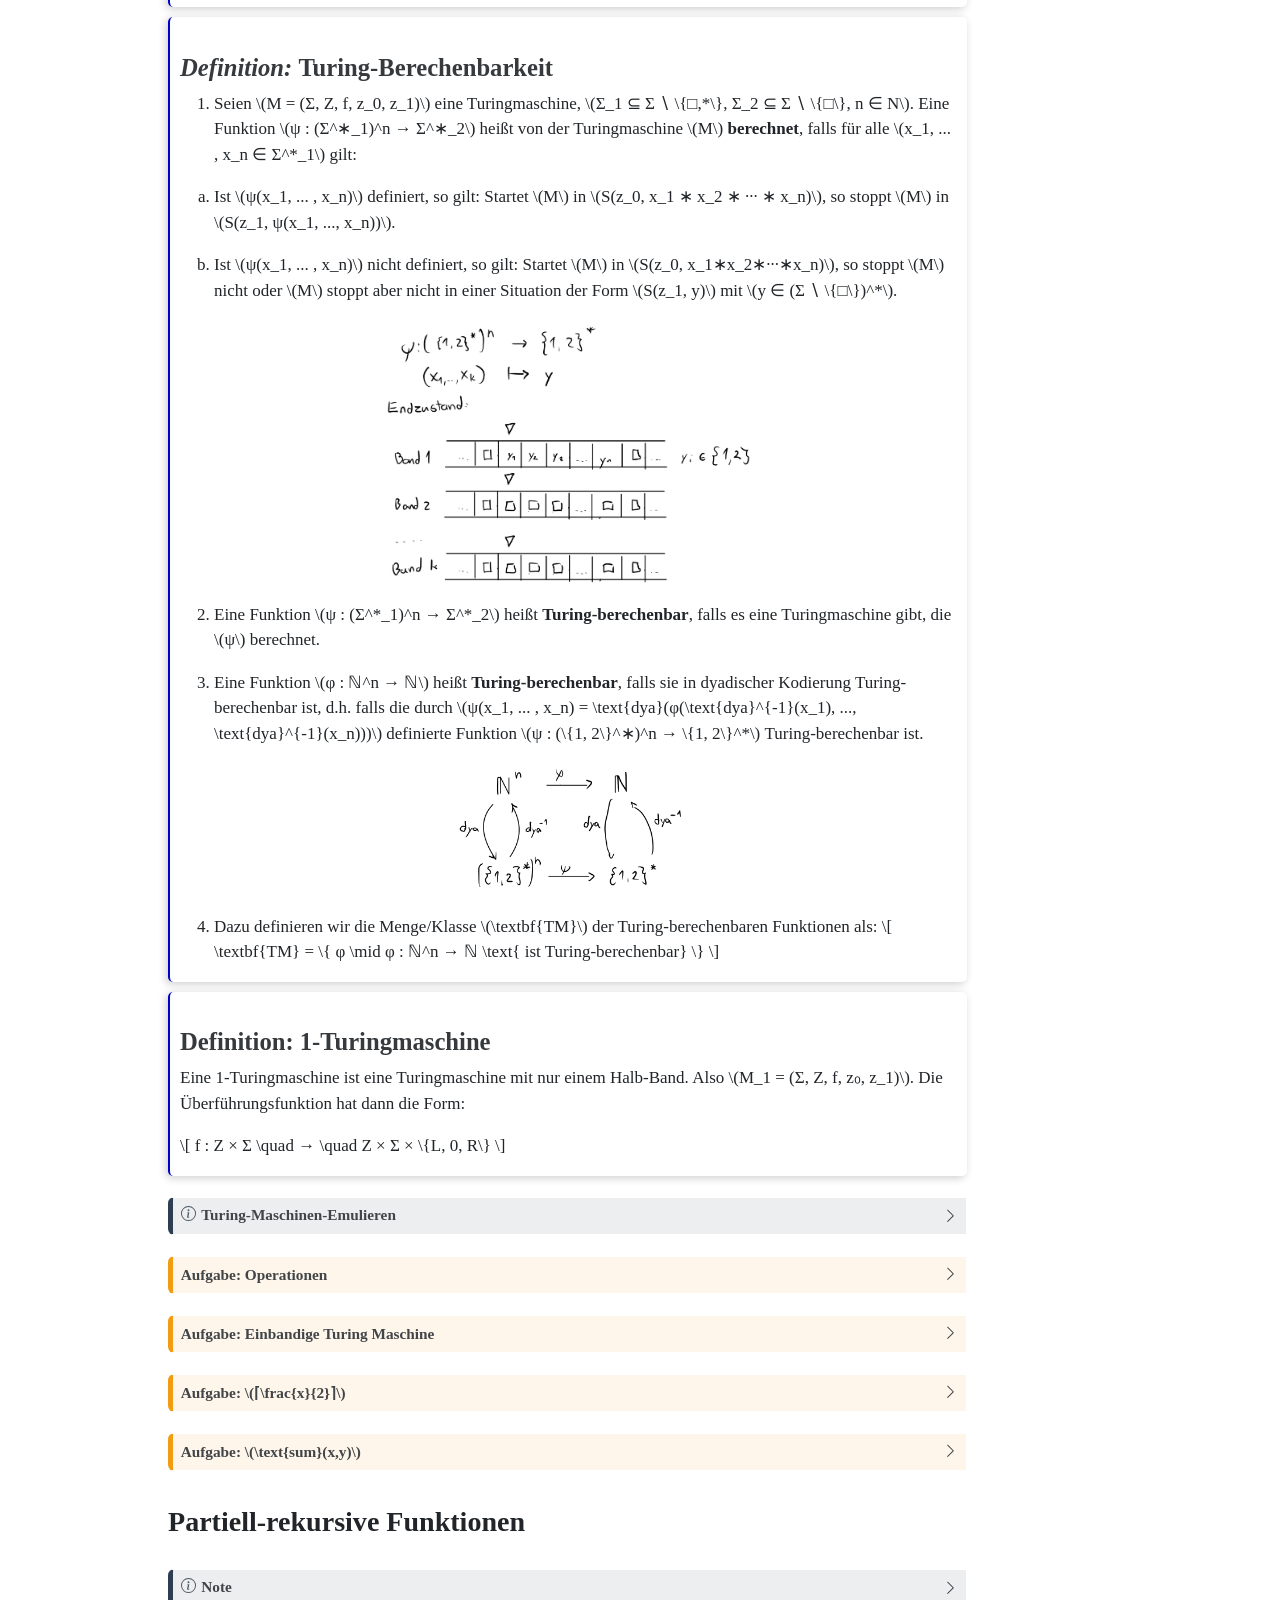
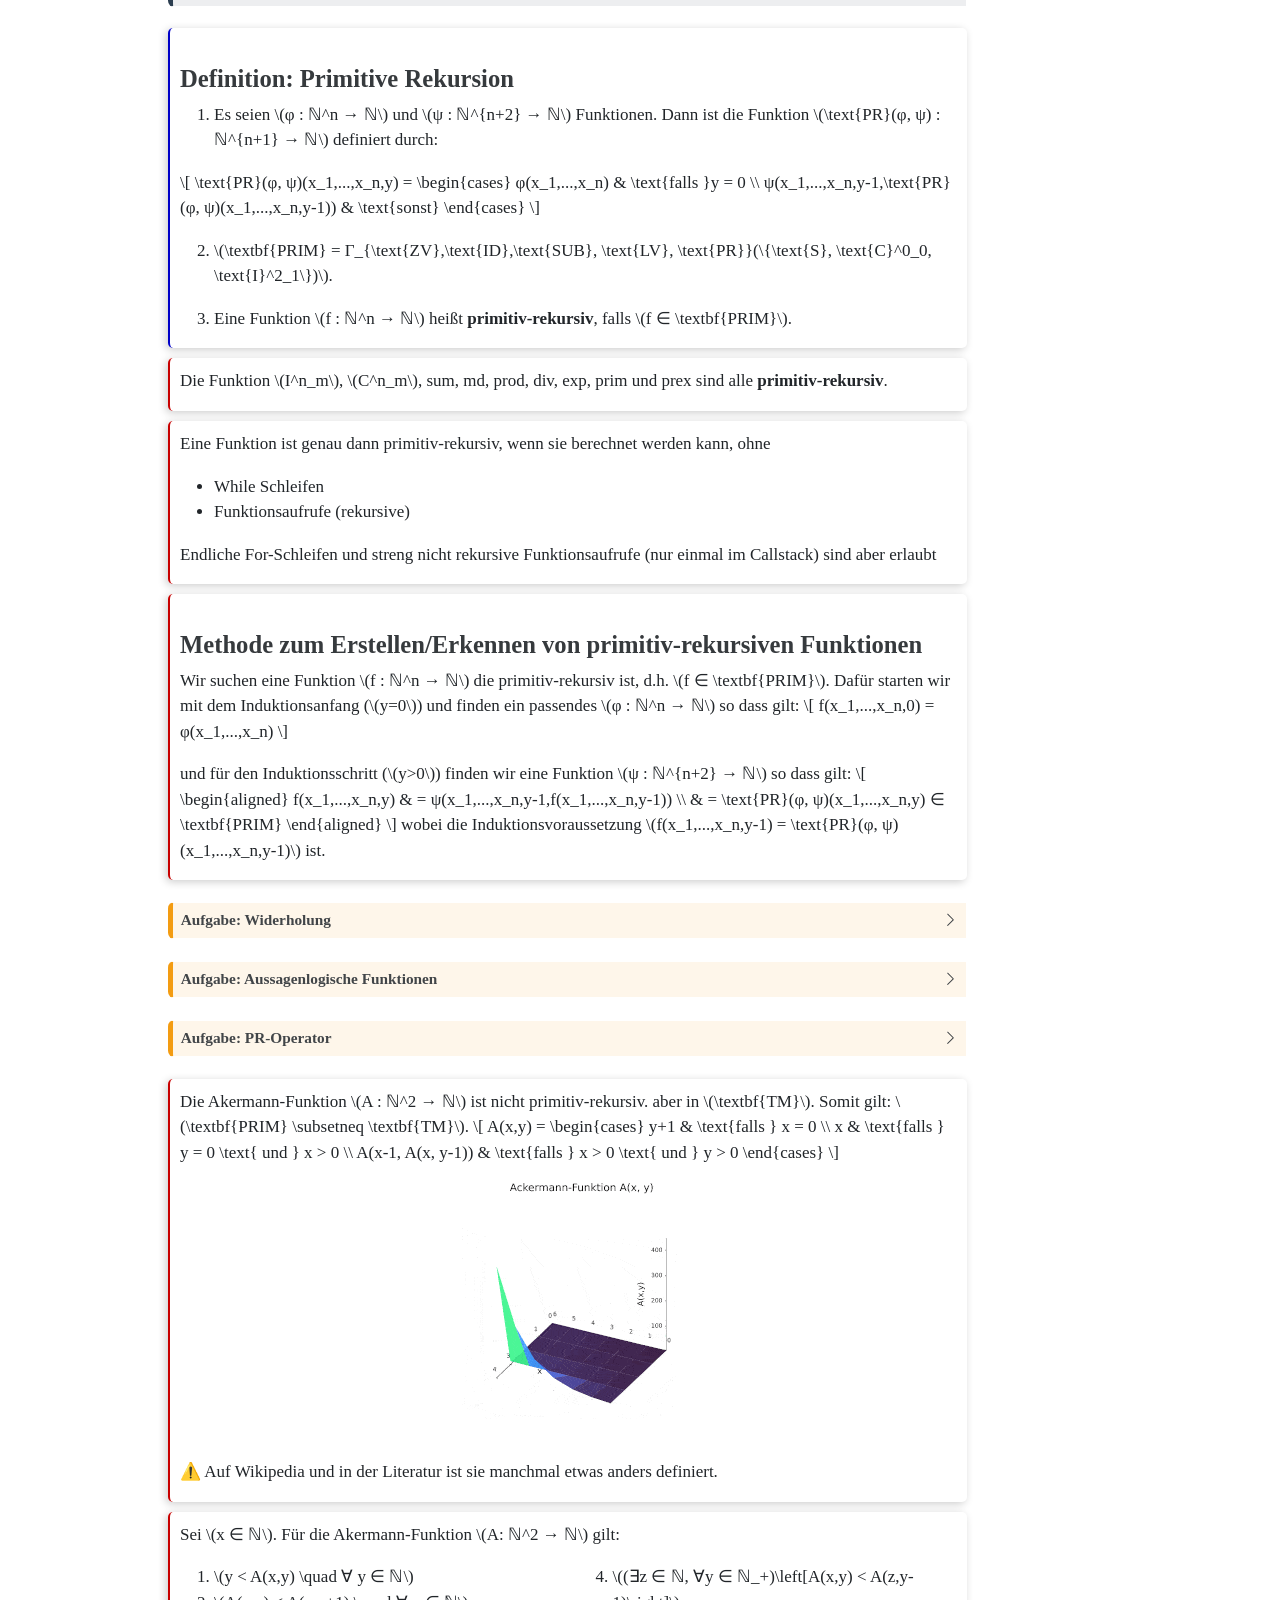
==== commit 77851542: "fixed an error in Einbandige Turing Maschine" ====
--- a/index.html
+++ b/index.html
@@ -7,7 +7,7 @@
 <meta name="viewport" content="width=device-width, initial-scale=1.0, user-scalable=yes">
 
 <meta name="author" content="Daniel Schwarzenbach">
-<meta name="dcterms.date" content="2026-06-30">
+<meta name="dcterms.date" content="2026-07-01">
 
 <title>TI-Summary</title>
 <style>
@@ -179,7 +179,7 @@
     <div>
     <div class="quarto-title-meta-heading">Published</div>
     <div class="quarto-title-meta-contents">
-      <p class="date">June 30, 2026</p>
+      <p class="date">July 1, 2026</p>
     </div>
   </div>
   
@@ -2307,8 +2307,8 @@
 <p>Sei <span class="math inline">\(M = (\{1,2,□\},\{z_0,z_1,z_a,z_b,z_c\},z_0,z_1,f)\)</span> eine Turingmaschine mit der Überführungsfunktion <span class="math inline">\(f\)</span> gegeben durch:</p>
 <p><span class="math display">\[
 \begin{aligned}
-&amp;z_0 1 → z_a □ R &amp; \quad z_a 1 → z_a 1 R &amp; \quad z_b 1 → z_b 1 R &amp; \quad z_c 1 → z_c 1 L \\
-&amp;z_0 2 → z_b □ R &amp; \quad z_a 2 → z_a 2 R &amp; \quad z_b 2 → z_b 2 R &amp; \quad z_c 2 → z_c 2 L \\
+&amp;z_0 1 → z_a 1 R &amp; \quad z_a 1 → z_a 1 R &amp; \quad z_b 1 → z_b 1 R &amp; \quad z_c 1 → z_c 1 L \\
+&amp;z_0 2 → z_b 2 R &amp; \quad z_a 2 → z_a 2 R &amp; \quad z_b 2 → z_b 2 R &amp; \quad z_c 2 → z_c 2 L \\
 &amp;z_0 □ → z_1 □ O &amp; \quad z_a □ → z_c 1 L &amp; \quad z_b □ → z_c 2 L &amp; \quad z_c □ → z_c □ R
 \end{aligned}
 \]</span></p>
@@ -4591,7 +4591,14 @@
 <center>
 <p><img src="./img/cantor_pairing_function.png" class="img-fluid"></p>
 </center>
-<p>Zusammengesetzte Typen wie <code>Person</code> (mit Feldern <code>String</code>, <code>Integer</code>, <code>Bool</code>) werden als <span class="math inline">\(ℕ^5\)</span> dargestellt und nach Kantor kodiert.</p>
+<p>Zusammengesetzte Typen wie</p>
+<div class="sourceCode" id="cb49"><pre class="sourceCode julia code-with-copy"><code class="sourceCode julia"><span id="cb49-1"><a href="#cb49-1" aria-hidden="true" tabindex="-1"></a><span class="kw">struct</span> Person</span>
+<span id="cb49-2"><a href="#cb49-2" aria-hidden="true" tabindex="-1"></a>    first_name<span class="op">::</span><span class="dt">String</span></span>
+<span id="cb49-3"><a href="#cb49-3" aria-hidden="true" tabindex="-1"></a>    last_name<span class="op">::</span><span class="dt">String</span></span>
+<span id="cb49-4"><a href="#cb49-4" aria-hidden="true" tabindex="-1"></a>    age<span class="op">::</span><span class="dt">Integer</span></span>
+<span id="cb49-5"><a href="#cb49-5" aria-hidden="true" tabindex="-1"></a>    sex<span class="op">::</span><span class="dt">Bool</span></span>
+<span id="cb49-6"><a href="#cb49-6" aria-hidden="true" tabindex="-1"></a><span class="kw">end</span></span></code><button title="Copy to Clipboard" class="code-copy-button"><i class="bi"></i></button></pre></div>
+<p>werden als <span class="math inline">\(ℕ^4\)</span> dargestellt und danach nach Kantor kodiert.</p>
 </section>
 <p>Nach dem Induktionsprinzip gilt:</p>
 <div class="prop">
@@ -4669,32 +4676,32 @@
 <section id="nichtdeterministische-rams" class="level3">
 <h3 class="anchored" data-anchor-id="nichtdeterministische-rams">Nichtdeterministische RAMs</h3>
 <p>Mehrere Befehle können auf die gleiche Zeilennummer zeigen, z.B.:</p>
-<div class="sourceCode" id="cb49"><pre class="sourceCode ram code-with-copy"><code class="sourceCode ram"><span id="cb49-1"><a href="#cb49-1" aria-hidden="true" tabindex="-1"></a>0   <span class="kw">IF</span> <span class="dt">R1</span> <span class="fu">=</span> <span class="bn">0</span> <span class="kw">GOTO</span> <span class="bn">2</span></span>
-<span id="cb49-2"><a href="#cb49-2" aria-hidden="true" tabindex="-1"></a>1   <span class="dt">R2</span> <span class="fu">←</span> <span class="dt">R2</span> <span class="fu">+</span> <span class="dt">R0</span></span>
-<span id="cb49-3"><a href="#cb49-3" aria-hidden="true" tabindex="-1"></a>2   <span class="dt">R1</span> <span class="fu">←</span> <span class="dt">R1</span> <span class="fu">-</span> <span class="bn">1</span></span>
-<span id="cb49-4"><a href="#cb49-4" aria-hidden="true" tabindex="-1"></a><span class="co"># nichtdeterministische Verzweigung</span></span>
-<span id="cb49-5"><a href="#cb49-5" aria-hidden="true" tabindex="-1"></a>3   <span class="kw">STOP</span></span>
-<span id="cb49-6"><a href="#cb49-6" aria-hidden="true" tabindex="-1"></a>3   <span class="kw">GOTO</span> <span class="bn">0</span></span></code><button title="Copy to Clipboard" class="code-copy-button"><i class="bi"></i></button></pre></div>
+<div class="sourceCode" id="cb50"><pre class="sourceCode ram code-with-copy"><code class="sourceCode ram"><span id="cb50-1"><a href="#cb50-1" aria-hidden="true" tabindex="-1"></a>0   <span class="kw">IF</span> <span class="dt">R1</span> <span class="fu">=</span> <span class="bn">0</span> <span class="kw">GOTO</span> <span class="bn">2</span></span>
+<span id="cb50-2"><a href="#cb50-2" aria-hidden="true" tabindex="-1"></a>1   <span class="dt">R2</span> <span class="fu">←</span> <span class="dt">R2</span> <span class="fu">+</span> <span class="dt">R0</span></span>
+<span id="cb50-3"><a href="#cb50-3" aria-hidden="true" tabindex="-1"></a>2   <span class="dt">R1</span> <span class="fu">←</span> <span class="dt">R1</span> <span class="fu">-</span> <span class="bn">1</span></span>
+<span id="cb50-4"><a href="#cb50-4" aria-hidden="true" tabindex="-1"></a><span class="co"># nichtdeterministische Verzweigung</span></span>
+<span id="cb50-5"><a href="#cb50-5" aria-hidden="true" tabindex="-1"></a>3   <span class="kw">STOP</span></span>
+<span id="cb50-6"><a href="#cb50-6" aria-hidden="true" tabindex="-1"></a>3   <span class="kw">GOTO</span> <span class="bn">0</span></span></code><button title="Copy to Clipboard" class="code-copy-button"><i class="bi"></i></button></pre></div>
 </section>
 <section id="nichtdeterministische-höhere-programmiersprachen" class="level3">
 <h3 class="anchored" data-anchor-id="nichtdeterministische-höhere-programmiersprachen">Nichtdeterministische Höhere Programmiersprachen</h3>
 <p>Wir können in julia ein macro <code>@ndet</code> definieren, das eine nichtdeterministische Verzweigung ermöglicht:</p>
-<div class="sourceCode" id="cb50"><pre class="sourceCode julia code-with-copy"><code class="sourceCode julia"><span id="cb50-1"><a href="#cb50-1" aria-hidden="true" tabindex="-1"></a><span class="kw">function</span> <span class="fu">f</span>(x<span class="op">::</span><span class="dt">Vector{Integer}</span>)</span>
-<span id="cb50-2"><a href="#cb50-2" aria-hidden="true" tabindex="-1"></a>    l <span class="op">=</span> <span class="fu">length</span>(x)</span>
-<span id="cb50-3"><a href="#cb50-3" aria-hidden="true" tabindex="-1"></a>    result <span class="op">=</span> <span class="fl">0</span></span>
-<span id="cb50-4"><a href="#cb50-4" aria-hidden="true" tabindex="-1"></a>    <span class="cf">for</span> i <span class="op">∈</span> <span class="fl">1</span><span class="op">:</span>l</span>
-<span id="cb50-5"><a href="#cb50-5" aria-hidden="true" tabindex="-1"></a>        <span class="co"># nichtdeterministische Verzweigung mit 3 Threads</span></span>
-<span id="cb50-6"><a href="#cb50-6" aria-hidden="true" tabindex="-1"></a>        <span class="pp">@ndet</span> <span class="cf">begin</span></span>
-<span id="cb50-7"><a href="#cb50-7" aria-hidden="true" tabindex="-1"></a>            result <span class="op">+=</span> x[i] <span class="op">|</span></span>
-<span id="cb50-8"><a href="#cb50-8" aria-hidden="true" tabindex="-1"></a>            result <span class="op">-=</span> x[i] <span class="op">|</span></span>
-<span id="cb50-9"><a href="#cb50-9" aria-hidden="true" tabindex="-1"></a>            result <span class="op">=</span> result</span>
-<span id="cb50-10"><a href="#cb50-10" aria-hidden="true" tabindex="-1"></a>        <span class="cf">end</span></span>
-<span id="cb50-11"><a href="#cb50-11" aria-hidden="true" tabindex="-1"></a>        <span class="cf">if</span> result <span class="op">=</span> <span class="fl">10</span></span>
-<span id="cb50-12"><a href="#cb50-12" aria-hidden="true" tabindex="-1"></a>            <span class="cf">return</span> <span class="cn">true</span></span>
-<span id="cb50-13"><a href="#cb50-13" aria-hidden="true" tabindex="-1"></a>        <span class="cf">end</span></span>
-<span id="cb50-14"><a href="#cb50-14" aria-hidden="true" tabindex="-1"></a>    <span class="cf">end</span></span>
-<span id="cb50-15"><a href="#cb50-15" aria-hidden="true" tabindex="-1"></a>    <span class="cf">return</span> <span class="cn">false</span></span>
-<span id="cb50-16"><a href="#cb50-16" aria-hidden="true" tabindex="-1"></a><span class="kw">end</span></span></code><button title="Copy to Clipboard" class="code-copy-button"><i class="bi"></i></button></pre></div>
+<div class="sourceCode" id="cb51"><pre class="sourceCode julia code-with-copy"><code class="sourceCode julia"><span id="cb51-1"><a href="#cb51-1" aria-hidden="true" tabindex="-1"></a><span class="kw">function</span> <span class="fu">f</span>(x<span class="op">::</span><span class="dt">Vector{Integer}</span>)</span>
+<span id="cb51-2"><a href="#cb51-2" aria-hidden="true" tabindex="-1"></a>    l <span class="op">=</span> <span class="fu">length</span>(x)</span>
+<span id="cb51-3"><a href="#cb51-3" aria-hidden="true" tabindex="-1"></a>    result <span class="op">=</span> <span class="fl">0</span></span>
+<span id="cb51-4"><a href="#cb51-4" aria-hidden="true" tabindex="-1"></a>    <span class="cf">for</span> i <span class="op">∈</span> <span class="fl">1</span><span class="op">:</span>l</span>
+<span id="cb51-5"><a href="#cb51-5" aria-hidden="true" tabindex="-1"></a>        <span class="co"># nichtdeterministische Verzweigung mit 3 Threads</span></span>
+<span id="cb51-6"><a href="#cb51-6" aria-hidden="true" tabindex="-1"></a>        <span class="pp">@ndet</span> <span class="cf">begin</span></span>
+<span id="cb51-7"><a href="#cb51-7" aria-hidden="true" tabindex="-1"></a>            result <span class="op">+=</span> x[i] <span class="op">|</span></span>
+<span id="cb51-8"><a href="#cb51-8" aria-hidden="true" tabindex="-1"></a>            result <span class="op">-=</span> x[i] <span class="op">|</span></span>
+<span id="cb51-9"><a href="#cb51-9" aria-hidden="true" tabindex="-1"></a>            result <span class="op">=</span> result</span>
+<span id="cb51-10"><a href="#cb51-10" aria-hidden="true" tabindex="-1"></a>        <span class="cf">end</span></span>
+<span id="cb51-11"><a href="#cb51-11" aria-hidden="true" tabindex="-1"></a>        <span class="cf">if</span> result <span class="op">=</span> <span class="fl">10</span></span>
+<span id="cb51-12"><a href="#cb51-12" aria-hidden="true" tabindex="-1"></a>            <span class="cf">return</span> <span class="cn">true</span></span>
+<span id="cb51-13"><a href="#cb51-13" aria-hidden="true" tabindex="-1"></a>        <span class="cf">end</span></span>
+<span id="cb51-14"><a href="#cb51-14" aria-hidden="true" tabindex="-1"></a>    <span class="cf">end</span></span>
+<span id="cb51-15"><a href="#cb51-15" aria-hidden="true" tabindex="-1"></a>    <span class="cf">return</span> <span class="cn">false</span></span>
+<span id="cb51-16"><a href="#cb51-16" aria-hidden="true" tabindex="-1"></a><span class="kw">end</span></span></code><button title="Copy to Clipboard" class="code-copy-button"><i class="bi"></i></button></pre></div>
 <div class="def">
 <p><strong>Definition 11</strong></p>
 <p>Sei <span class="math inline">\(M\)</span> ein nichtdeterministischer Algorithmus.</p>
@@ -4777,24 +4784,24 @@
 </div>
 <div id="callout-123" class="callout-123-contents callout-collapse collapse">
 <div class="callout-body-container callout-body">
-<div class="sourceCode" id="cb51"><pre class="sourceCode julia code-with-copy"><code class="sourceCode julia"><span id="cb51-1"><a href="#cb51-1" aria-hidden="true" tabindex="-1"></a><span class="kw">function</span> <span class="fu">c_SOS</span>(b, a<span class="op">::</span><span class="dt">Vector{Int}</span>)</span>
-<span id="cb51-2"><a href="#cb51-2" aria-hidden="true" tabindex="-1"></a>    l <span class="op">=</span> <span class="fu">length</span>(a)</span>
-<span id="cb51-3"><a href="#cb51-3" aria-hidden="true" tabindex="-1"></a>    sum <span class="op">=</span> <span class="fl">0</span></span>
-<span id="cb51-4"><a href="#cb51-4" aria-hidden="true" tabindex="-1"></a>    <span class="cf">for</span> i <span class="op">∈</span> <span class="fl">1</span><span class="op">:</span>l</span>
-<span id="cb51-5"><a href="#cb51-5" aria-hidden="true" tabindex="-1"></a>        <span class="pp">@ndet</span> <span class="cf">begin</span></span>
-<span id="cb51-6"><a href="#cb51-6" aria-hidden="true" tabindex="-1"></a>            <span class="co"># wähle a[i] in die Teilmenge</span></span>
-<span id="cb51-7"><a href="#cb51-7" aria-hidden="true" tabindex="-1"></a>            sum <span class="op">+=</span> a[i] <span class="op">|</span></span>
-<span id="cb51-8"><a href="#cb51-8" aria-hidden="true" tabindex="-1"></a>            <span class="co"># oder ignoriere a[i]</span></span>
-<span id="cb51-9"><a href="#cb51-9" aria-hidden="true" tabindex="-1"></a>            sum <span class="op">=</span> sum</span>
-<span id="cb51-10"><a href="#cb51-10" aria-hidden="true" tabindex="-1"></a>        <span class="cf">end</span></span>
-<span id="cb51-11"><a href="#cb51-11" aria-hidden="true" tabindex="-1"></a>        <span class="cf">if</span> sum <span class="op">==</span> b</span>
-<span id="cb51-12"><a href="#cb51-12" aria-hidden="true" tabindex="-1"></a>            <span class="cf">return</span> <span class="cn">true</span></span>
-<span id="cb51-13"><a href="#cb51-13" aria-hidden="true" tabindex="-1"></a>        <span class="cf">elseif</span> sum <span class="op">&gt;</span> b</span>
-<span id="cb51-14"><a href="#cb51-14" aria-hidden="true" tabindex="-1"></a>            <span class="cf">return</span> <span class="cn">false</span></span>
-<span id="cb51-15"><a href="#cb51-15" aria-hidden="true" tabindex="-1"></a>        <span class="cf">end</span></span>
-<span id="cb51-16"><a href="#cb51-16" aria-hidden="true" tabindex="-1"></a>    <span class="cf">end</span></span>
-<span id="cb51-17"><a href="#cb51-17" aria-hidden="true" tabindex="-1"></a>    <span class="cf">return</span> <span class="cn">false</span></span>
-<span id="cb51-18"><a href="#cb51-18" aria-hidden="true" tabindex="-1"></a><span class="kw">end</span></span></code><button title="Copy to Clipboard" class="code-copy-button"><i class="bi"></i></button></pre></div>
+<div class="sourceCode" id="cb52"><pre class="sourceCode julia code-with-copy"><code class="sourceCode julia"><span id="cb52-1"><a href="#cb52-1" aria-hidden="true" tabindex="-1"></a><span class="kw">function</span> <span class="fu">c_SOS</span>(b, a<span class="op">::</span><span class="dt">Vector{Int}</span>)</span>
+<span id="cb52-2"><a href="#cb52-2" aria-hidden="true" tabindex="-1"></a>    l <span class="op">=</span> <span class="fu">length</span>(a)</span>
+<span id="cb52-3"><a href="#cb52-3" aria-hidden="true" tabindex="-1"></a>    sum <span class="op">=</span> <span class="fl">0</span></span>
+<span id="cb52-4"><a href="#cb52-4" aria-hidden="true" tabindex="-1"></a>    <span class="cf">for</span> i <span class="op">∈</span> <span class="fl">1</span><span class="op">:</span>l</span>
+<span id="cb52-5"><a href="#cb52-5" aria-hidden="true" tabindex="-1"></a>        <span class="pp">@ndet</span> <span class="cf">begin</span></span>
+<span id="cb52-6"><a href="#cb52-6" aria-hidden="true" tabindex="-1"></a>            <span class="co"># wähle a[i] in die Teilmenge</span></span>
+<span id="cb52-7"><a href="#cb52-7" aria-hidden="true" tabindex="-1"></a>            sum <span class="op">+=</span> a[i] <span class="op">|</span></span>
+<span id="cb52-8"><a href="#cb52-8" aria-hidden="true" tabindex="-1"></a>            <span class="co"># oder ignoriere a[i]</span></span>
+<span id="cb52-9"><a href="#cb52-9" aria-hidden="true" tabindex="-1"></a>            sum <span class="op">=</span> sum</span>
+<span id="cb52-10"><a href="#cb52-10" aria-hidden="true" tabindex="-1"></a>        <span class="cf">end</span></span>
+<span id="cb52-11"><a href="#cb52-11" aria-hidden="true" tabindex="-1"></a>        <span class="cf">if</span> sum <span class="op">==</span> b</span>
+<span id="cb52-12"><a href="#cb52-12" aria-hidden="true" tabindex="-1"></a>            <span class="cf">return</span> <span class="cn">true</span></span>
+<span id="cb52-13"><a href="#cb52-13" aria-hidden="true" tabindex="-1"></a>        <span class="cf">elseif</span> sum <span class="op">&gt;</span> b</span>
+<span id="cb52-14"><a href="#cb52-14" aria-hidden="true" tabindex="-1"></a>            <span class="cf">return</span> <span class="cn">false</span></span>
+<span id="cb52-15"><a href="#cb52-15" aria-hidden="true" tabindex="-1"></a>        <span class="cf">end</span></span>
+<span id="cb52-16"><a href="#cb52-16" aria-hidden="true" tabindex="-1"></a>    <span class="cf">end</span></span>
+<span id="cb52-17"><a href="#cb52-17" aria-hidden="true" tabindex="-1"></a>    <span class="cf">return</span> <span class="cn">false</span></span>
+<span id="cb52-18"><a href="#cb52-18" aria-hidden="true" tabindex="-1"></a><span class="kw">end</span></span></code><button title="Copy to Clipboard" class="code-copy-button"><i class="bi"></i></button></pre></div>
 <p>Da die Schleife <span class="math inline">\(l\)</span>-mal durchlaufen wird und <span class="math inline">\(l ≤ n\)</span>. Die Laufzeit ist damit:</p>
 <p><span class="math display">\[
 t(|b|, |a|) = 5l + 2 ≤ 5n + 2
@@ -4818,28 +4825,28 @@
 </div>
 <div id="callout-124" class="callout-124-contents callout-collapse collapse">
 <div class="callout-body-container callout-body">
-<div class="sourceCode" id="cb52"><pre class="sourceCode ram code-with-copy"><code class="sourceCode ram"><span id="cb52-1"><a href="#cb52-1" aria-hidden="true" tabindex="-1"></a>0   R(m<span class="fu">+</span><span class="bn">1</span>) <span class="fu">←</span> <span class="bn">0</span> <span class="co"># summe</span></span>
-<span id="cb52-2"><a href="#cb52-2" aria-hidden="true" tabindex="-1"></a>1   R(m<span class="fu">+</span><span class="bn">2</span>) <span class="fu">←</span> <span class="bn">1</span> <span class="co"># index i</span></span>
-<span id="cb52-3"><a href="#cb52-3" aria-hidden="true" tabindex="-1"></a>2   R(m<span class="fu">+</span><span class="bn">3</span>) <span class="fu">←</span> (m) <span class="co"># l</span></span>
-<span id="cb52-4"><a href="#cb52-4" aria-hidden="true" tabindex="-1"></a>3   R(m<span class="fu">+</span><span class="bn">4</span>) <span class="fu">←</span> <span class="bn">1</span> <span class="co"># für i+1</span></span>
-<span id="cb52-5"><a href="#cb52-5" aria-hidden="true" tabindex="-1"></a>4   R(m<span class="fu">+</span><span class="bn">5</span>) <span class="fu">←</span> R(m<span class="fu">+</span><span class="bn">2</span>) <span class="fu">-</span> R(m<span class="fu">+</span><span class="bn">3</span>) <span class="co"># i - l</span></span>
-<span id="cb52-6"><a href="#cb52-6" aria-hidden="true" tabindex="-1"></a>5   <span class="kw">IF</span> R(m<span class="fu">+</span><span class="bn">5</span>) &gt; <span class="bn">0</span> <span class="kw">GOTO</span> <span class="bn">15</span> <span class="co"># i ∈ 1:l Schlaufe</span></span>
-<span id="cb52-7"><a href="#cb52-7" aria-hidden="true" tabindex="-1"></a></span>
-<span id="cb52-8"><a href="#cb52-8" aria-hidden="true" tabindex="-1"></a><span class="co"># nichtdeterministische Auswahl von a[i] aus der Menge A</span></span>
-<span id="cb52-9"><a href="#cb52-9" aria-hidden="true" tabindex="-1"></a>6   R(m<span class="fu">+</span><span class="bn">1</span>) <span class="fu">←</span> R(m<span class="fu">+</span><span class="bn">1</span>) <span class="fu">+</span> RR(m<span class="fu">+</span><span class="bn">2</span>) <span class="co"># summe = summe + a[i]</span></span>
-<span id="cb52-10"><a href="#cb52-10" aria-hidden="true" tabindex="-1"></a>6   R(m<span class="fu">+</span><span class="bn">1</span>) <span class="fu">←</span> R(m<span class="fu">+</span><span class="bn">1</span>)</span>
-<span id="cb52-11"><a href="#cb52-11" aria-hidden="true" tabindex="-1"></a></span>
-<span id="cb52-12"><a href="#cb52-12" aria-hidden="true" tabindex="-1"></a>7   R(m<span class="fu">+</span><span class="bn">5</span>) <span class="fu">←</span> R(m<span class="fu">+</span><span class="bn">1</span>) <span class="fu">-</span> <span class="dt">R0</span> <span class="co"># summe - b</span></span>
-<span id="cb52-13"><a href="#cb52-13" aria-hidden="true" tabindex="-1"></a>8   R(m<span class="fu">+</span><span class="bn">6</span>) <span class="fu">←</span> <span class="dt">R0</span> <span class="fu">-</span> R(m<span class="fu">+</span><span class="bn">1</span>) <span class="co"># b - summe</span></span>
-<span id="cb52-14"><a href="#cb52-14" aria-hidden="true" tabindex="-1"></a>9   <span class="kw">IF</span> R(m<span class="fu">+</span><span class="bn">5</span>) &gt; <span class="bn">0</span> <span class="kw">GOTO</span> <span class="bn">15</span> <span class="co"># summe &gt; b</span></span>
-<span id="cb52-15"><a href="#cb52-15" aria-hidden="true" tabindex="-1"></a>10  <span class="kw">IF</span> R(m<span class="fu">+</span><span class="bn">6</span>) <span class="fu">=</span> <span class="bn">0</span> <span class="kw">GOTO</span> <span class="bn">13</span> <span class="co"># summe == b</span></span>
-<span id="cb52-16"><a href="#cb52-16" aria-hidden="true" tabindex="-1"></a>11  R(m<span class="fu">+</span><span class="bn">2</span>) <span class="fu">←</span> R(m<span class="fu">+</span><span class="bn">2</span>) <span class="fu">+</span> R(m<span class="fu">+</span><span class="bn">4</span>) <span class="co"># i = i + 1</span></span>
-<span id="cb52-17"><a href="#cb52-17" aria-hidden="true" tabindex="-1"></a>12  <span class="kw">GOTO</span> <span class="bn">3</span></span>
-<span id="cb52-18"><a href="#cb52-18" aria-hidden="true" tabindex="-1"></a><span class="co"># Resultat ausgeben</span></span>
-<span id="cb52-19"><a href="#cb52-19" aria-hidden="true" tabindex="-1"></a>13  <span class="dt">R0</span> <span class="fu">←</span> <span class="bn">1</span> <span class="co"># summe = b</span></span>
-<span id="cb52-20"><a href="#cb52-20" aria-hidden="true" tabindex="-1"></a>14  <span class="kw">STOP</span></span>
-<span id="cb52-21"><a href="#cb52-21" aria-hidden="true" tabindex="-1"></a>15  <span class="dt">R0</span> <span class="fu">←</span> <span class="bn">0</span> <span class="co"># summe != b</span></span>
-<span id="cb52-22"><a href="#cb52-22" aria-hidden="true" tabindex="-1"></a>16  <span class="kw">STOP</span></span></code><button title="Copy to Clipboard" class="code-copy-button"><i class="bi"></i></button></pre></div>
+<div class="sourceCode" id="cb53"><pre class="sourceCode ram code-with-copy"><code class="sourceCode ram"><span id="cb53-1"><a href="#cb53-1" aria-hidden="true" tabindex="-1"></a>0   R(m<span class="fu">+</span><span class="bn">1</span>) <span class="fu">←</span> <span class="bn">0</span> <span class="co"># summe</span></span>
+<span id="cb53-2"><a href="#cb53-2" aria-hidden="true" tabindex="-1"></a>1   R(m<span class="fu">+</span><span class="bn">2</span>) <span class="fu">←</span> <span class="bn">1</span> <span class="co"># index i</span></span>
+<span id="cb53-3"><a href="#cb53-3" aria-hidden="true" tabindex="-1"></a>2   R(m<span class="fu">+</span><span class="bn">3</span>) <span class="fu">←</span> (m) <span class="co"># l</span></span>
+<span id="cb53-4"><a href="#cb53-4" aria-hidden="true" tabindex="-1"></a>3   R(m<span class="fu">+</span><span class="bn">4</span>) <span class="fu">←</span> <span class="bn">1</span> <span class="co"># für i+1</span></span>
+<span id="cb53-5"><a href="#cb53-5" aria-hidden="true" tabindex="-1"></a>4   R(m<span class="fu">+</span><span class="bn">5</span>) <span class="fu">←</span> R(m<span class="fu">+</span><span class="bn">2</span>) <span class="fu">-</span> R(m<span class="fu">+</span><span class="bn">3</span>) <span class="co"># i - l</span></span>
+<span id="cb53-6"><a href="#cb53-6" aria-hidden="true" tabindex="-1"></a>5   <span class="kw">IF</span> R(m<span class="fu">+</span><span class="bn">5</span>) &gt; <span class="bn">0</span> <span class="kw">GOTO</span> <span class="bn">15</span> <span class="co"># i ∈ 1:l Schlaufe</span></span>
+<span id="cb53-7"><a href="#cb53-7" aria-hidden="true" tabindex="-1"></a></span>
+<span id="cb53-8"><a href="#cb53-8" aria-hidden="true" tabindex="-1"></a><span class="co"># nichtdeterministische Auswahl von a[i] aus der Menge A</span></span>
+<span id="cb53-9"><a href="#cb53-9" aria-hidden="true" tabindex="-1"></a>6   R(m<span class="fu">+</span><span class="bn">1</span>) <span class="fu">←</span> R(m<span class="fu">+</span><span class="bn">1</span>) <span class="fu">+</span> RR(m<span class="fu">+</span><span class="bn">2</span>) <span class="co"># summe = summe + a[i]</span></span>
+<span id="cb53-10"><a href="#cb53-10" aria-hidden="true" tabindex="-1"></a>6   R(m<span class="fu">+</span><span class="bn">1</span>) <span class="fu">←</span> R(m<span class="fu">+</span><span class="bn">1</span>)</span>
+<span id="cb53-11"><a href="#cb53-11" aria-hidden="true" tabindex="-1"></a></span>
+<span id="cb53-12"><a href="#cb53-12" aria-hidden="true" tabindex="-1"></a>7   R(m<span class="fu">+</span><span class="bn">5</span>) <span class="fu">←</span> R(m<span class="fu">+</span><span class="bn">1</span>) <span class="fu">-</span> <span class="dt">R0</span> <span class="co"># summe - b</span></span>
+<span id="cb53-13"><a href="#cb53-13" aria-hidden="true" tabindex="-1"></a>8   R(m<span class="fu">+</span><span class="bn">6</span>) <span class="fu">←</span> <span class="dt">R0</span> <span class="fu">-</span> R(m<span class="fu">+</span><span class="bn">1</span>) <span class="co"># b - summe</span></span>
+<span id="cb53-14"><a href="#cb53-14" aria-hidden="true" tabindex="-1"></a>9   <span class="kw">IF</span> R(m<span class="fu">+</span><span class="bn">5</span>) &gt; <span class="bn">0</span> <span class="kw">GOTO</span> <span class="bn">15</span> <span class="co"># summe &gt; b</span></span>
+<span id="cb53-15"><a href="#cb53-15" aria-hidden="true" tabindex="-1"></a>10  <span class="kw">IF</span> R(m<span class="fu">+</span><span class="bn">6</span>) <span class="fu">=</span> <span class="bn">0</span> <span class="kw">GOTO</span> <span class="bn">13</span> <span class="co"># summe == b</span></span>
+<span id="cb53-16"><a href="#cb53-16" aria-hidden="true" tabindex="-1"></a>11  R(m<span class="fu">+</span><span class="bn">2</span>) <span class="fu">←</span> R(m<span class="fu">+</span><span class="bn">2</span>) <span class="fu">+</span> R(m<span class="fu">+</span><span class="bn">4</span>) <span class="co"># i = i + 1</span></span>
+<span id="cb53-17"><a href="#cb53-17" aria-hidden="true" tabindex="-1"></a>12  <span class="kw">GOTO</span> <span class="bn">3</span></span>
+<span id="cb53-18"><a href="#cb53-18" aria-hidden="true" tabindex="-1"></a><span class="co"># Resultat ausgeben</span></span>
+<span id="cb53-19"><a href="#cb53-19" aria-hidden="true" tabindex="-1"></a>13  <span class="dt">R0</span> <span class="fu">←</span> <span class="bn">1</span> <span class="co"># summe = b</span></span>
+<span id="cb53-20"><a href="#cb53-20" aria-hidden="true" tabindex="-1"></a>14  <span class="kw">STOP</span></span>
+<span id="cb53-21"><a href="#cb53-21" aria-hidden="true" tabindex="-1"></a>15  <span class="dt">R0</span> <span class="fu">←</span> <span class="bn">0</span> <span class="co"># summe != b</span></span>
+<span id="cb53-22"><a href="#cb53-22" aria-hidden="true" tabindex="-1"></a>16  <span class="kw">STOP</span></span></code><button title="Copy to Clipboard" class="code-copy-button"><i class="bi"></i></button></pre></div>
 </div>
 </div>
 </div>
@@ -4996,14 +5003,14 @@
 \sum_{i ∈ I} a_i = \sum_{j ∉ I} a_j = \frac{S}{2} \\
 \]</span></p>
 <p>somit können wir die Reduktionsfunktion wie folgt definieren:</p>
-<div class="sourceCode" id="cb53"><pre class="sourceCode julia code-with-copy"><code class="sourceCode julia"><span id="cb53-1"><a href="#cb53-1" aria-hidden="true" tabindex="-1"></a><span class="kw">function</span> <span class="fu">partition_to_sos</span>(a<span class="op">::</span><span class="dt">Vector{Integer}</span>)</span>
-<span id="cb53-2"><a href="#cb53-2" aria-hidden="true" tabindex="-1"></a>    S <span class="op">=</span> <span class="fu">sum</span>(a) <span class="co"># S = a_1 + ... + a_n; # lengt(a)+1 Schritte ≤ n+1 Schritte</span></span>
-<span id="cb53-3"><a href="#cb53-3" aria-hidden="true" tabindex="-1"></a>    <span class="cf">if</span> S <span class="op">%</span> <span class="fl">2</span> <span class="op">!=</span> <span class="fl">0</span> <span class="co"># S ist ungerade, also gibt es keine Partitionierung</span></span>
-<span id="cb53-4"><a href="#cb53-4" aria-hidden="true" tabindex="-1"></a>        <span class="cf">return</span> [<span class="fl">0</span>], <span class="fl">1</span> <span class="co"># triviale Instanz von SOS, die falsch ist</span></span>
-<span id="cb53-5"><a href="#cb53-5" aria-hidden="true" tabindex="-1"></a>    <span class="cf">end</span></span>
-<span id="cb53-6"><a href="#cb53-6" aria-hidden="true" tabindex="-1"></a>    b <span class="op">=</span> S <span class="op">÷</span> <span class="fl">2</span> <span class="co"># n + 1 Schritte</span></span>
-<span id="cb53-7"><a href="#cb53-7" aria-hidden="true" tabindex="-1"></a>    <span class="cf">return</span> a, b <span class="co"># 1 Schritt</span></span>
-<span id="cb53-8"><a href="#cb53-8" aria-hidden="true" tabindex="-1"></a><span class="kw">end</span></span></code><button title="Copy to Clipboard" class="code-copy-button"><i class="bi"></i></button></pre></div>
+<div class="sourceCode" id="cb54"><pre class="sourceCode julia code-with-copy"><code class="sourceCode julia"><span id="cb54-1"><a href="#cb54-1" aria-hidden="true" tabindex="-1"></a><span class="kw">function</span> <span class="fu">partition_to_sos</span>(a<span class="op">::</span><span class="dt">Vector{Integer}</span>)</span>
+<span id="cb54-2"><a href="#cb54-2" aria-hidden="true" tabindex="-1"></a>    S <span class="op">=</span> <span class="fu">sum</span>(a) <span class="co"># S = a_1 + ... + a_n; # lengt(a)+1 Schritte ≤ n+1 Schritte</span></span>
+<span id="cb54-3"><a href="#cb54-3" aria-hidden="true" tabindex="-1"></a>    <span class="cf">if</span> S <span class="op">%</span> <span class="fl">2</span> <span class="op">!=</span> <span class="fl">0</span> <span class="co"># S ist ungerade, also gibt es keine Partitionierung</span></span>
+<span id="cb54-4"><a href="#cb54-4" aria-hidden="true" tabindex="-1"></a>        <span class="cf">return</span> [<span class="fl">0</span>], <span class="fl">1</span> <span class="co"># triviale Instanz von SOS, die falsch ist</span></span>
+<span id="cb54-5"><a href="#cb54-5" aria-hidden="true" tabindex="-1"></a>    <span class="cf">end</span></span>
+<span id="cb54-6"><a href="#cb54-6" aria-hidden="true" tabindex="-1"></a>    b <span class="op">=</span> S <span class="op">÷</span> <span class="fl">2</span> <span class="co"># n + 1 Schritte</span></span>
+<span id="cb54-7"><a href="#cb54-7" aria-hidden="true" tabindex="-1"></a>    <span class="cf">return</span> a, b <span class="co"># 1 Schritt</span></span>
+<span id="cb54-8"><a href="#cb54-8" aria-hidden="true" tabindex="-1"></a><span class="kw">end</span></span></code><button title="Copy to Clipboard" class="code-copy-button"><i class="bi"></i></button></pre></div>
 <p>Diese hat eine Laufzeit von <span class="math inline">\(\mathcal{O}(n)\)</span> und ist damit in <span class="math inline">\(\textbf{FP}\)</span>.</p>
 <p>somit gilt: <span class="math inline">\(\text{PARTITION} ≤_m^p \text{SOS}\)</span>.</p>
 </div>
@@ -5049,15 +5056,15 @@
 <li><span class="math inline">\(b' := b + S = S + b\)</span></li>
 </ul>
 <p>somit können wir die Reduktionsfunktion wie folgt definieren:</p>
-<div class="sourceCode" id="cb54"><pre class="sourceCode julia code-with-copy"><code class="sourceCode julia"><span id="cb54-1"><a href="#cb54-1" aria-hidden="true" tabindex="-1"></a><span class="kw">function</span> <span class="fu">sos_to_partition</span>(a<span class="op">::</span><span class="dt">Vector{Integer}</span>, b<span class="op">::</span><span class="dt">Integer</span>)</span>
-<span id="cb54-2"><a href="#cb54-2" aria-hidden="true" tabindex="-1"></a>    S <span class="op">=</span> <span class="fu">sum</span>(a) <span class="co"># S = a_1 + ... + a_n; # lengt(a)+1 Schritte ≤ n+1 Schritte</span></span>
-<span id="cb54-3"><a href="#cb54-3" aria-hidden="true" tabindex="-1"></a>    b´ <span class="op">=</span> S <span class="op">+</span> b <span class="co"># 2 Schritte</span></span>
-<span id="cb54-4"><a href="#cb54-4" aria-hidden="true" tabindex="-1"></a>    c´ <span class="op">=</span> <span class="fl">2</span>S <span class="op">-</span> b <span class="co"># n+2 Schritte</span></span>
-<span id="cb54-5"><a href="#cb54-5" aria-hidden="true" tabindex="-1"></a>    <span class="co"># Erstellen der neuen Eingabe für PARTITION</span></span>
-<span id="cb54-6"><a href="#cb54-6" aria-hidden="true" tabindex="-1"></a>    <span class="co"># (a_1, ..., a_n, c´, b´)</span></span>
-<span id="cb54-7"><a href="#cb54-7" aria-hidden="true" tabindex="-1"></a>    partition_input<span class="op">::</span><span class="dt">Vector{Integer} </span><span class="op">=</span> <span class="fu">vcat</span>(a,b´,c´) <span class="co"># 2 Schritte</span></span>
-<span id="cb54-8"><a href="#cb54-8" aria-hidden="true" tabindex="-1"></a>    <span class="cf">return</span> partition_input <span class="co"># 1 Schritt</span></span>
-<span id="cb54-9"><a href="#cb54-9" aria-hidden="true" tabindex="-1"></a><span class="kw">end</span></span></code><button title="Copy to Clipboard" class="code-copy-button"><i class="bi"></i></button></pre></div>
+<div class="sourceCode" id="cb55"><pre class="sourceCode julia code-with-copy"><code class="sourceCode julia"><span id="cb55-1"><a href="#cb55-1" aria-hidden="true" tabindex="-1"></a><span class="kw">function</span> <span class="fu">sos_to_partition</span>(a<span class="op">::</span><span class="dt">Vector{Integer}</span>, b<span class="op">::</span><span class="dt">Integer</span>)</span>
+<span id="cb55-2"><a href="#cb55-2" aria-hidden="true" tabindex="-1"></a>    S <span class="op">=</span> <span class="fu">sum</span>(a) <span class="co"># S = a_1 + ... + a_n; # lengt(a)+1 Schritte ≤ n+1 Schritte</span></span>
+<span id="cb55-3"><a href="#cb55-3" aria-hidden="true" tabindex="-1"></a>    b´ <span class="op">=</span> S <span class="op">+</span> b <span class="co"># 2 Schritte</span></span>
+<span id="cb55-4"><a href="#cb55-4" aria-hidden="true" tabindex="-1"></a>    c´ <span class="op">=</span> <span class="fl">2</span>S <span class="op">-</span> b <span class="co"># n+2 Schritte</span></span>
+<span id="cb55-5"><a href="#cb55-5" aria-hidden="true" tabindex="-1"></a>    <span class="co"># Erstellen der neuen Eingabe für PARTITION</span></span>
+<span id="cb55-6"><a href="#cb55-6" aria-hidden="true" tabindex="-1"></a>    <span class="co"># (a_1, ..., a_n, c´, b´)</span></span>
+<span id="cb55-7"><a href="#cb55-7" aria-hidden="true" tabindex="-1"></a>    partition_input<span class="op">::</span><span class="dt">Vector{Integer} </span><span class="op">=</span> <span class="fu">vcat</span>(a,b´,c´) <span class="co"># 2 Schritte</span></span>
+<span id="cb55-8"><a href="#cb55-8" aria-hidden="true" tabindex="-1"></a>    <span class="cf">return</span> partition_input <span class="co"># 1 Schritt</span></span>
+<span id="cb55-9"><a href="#cb55-9" aria-hidden="true" tabindex="-1"></a><span class="kw">end</span></span></code><button title="Copy to Clipboard" class="code-copy-button"><i class="bi"></i></button></pre></div>
 <p>diese Hat eine Laufzeit von <span class="math inline">\(\mathcal{O}(n)\)</span> und ist damit in <span class="math inline">\(\textbf{FP}\)</span>.</p>
 <p>somit gilt: <span class="math inline">\(\text{SOS} ≤_m^p \text{PARTITION}\)</span>.</p>
 </div>
@@ -5107,27 +5114,27 @@
 \end{aligned}
 \]</span></p>
 <p>Wir nehmen an das die Datenstruktur wie folgt aussieht:</p>
-<div class="sourceCode" id="cb55"><pre class="sourceCode julia code-with-copy"><code class="sourceCode julia"><span id="cb55-1"><a href="#cb55-1" aria-hidden="true" tabindex="-1"></a><span class="kw">struct</span> Graph{Vertex}</span>
-<span id="cb55-2"><a href="#cb55-2" aria-hidden="true" tabindex="-1"></a>    V<span class="op">::</span><span class="dt">Set{Vertex} </span><span class="co"># Knoten</span></span>
-<span id="cb55-3"><a href="#cb55-3" aria-hidden="true" tabindex="-1"></a>    E<span class="op">::</span><span class="dt">Set{Set2{Vertex}} </span><span class="co"># Kanten</span></span>
-<span id="cb55-4"><a href="#cb55-4" aria-hidden="true" tabindex="-1"></a><span class="kw">end</span></span></code><button title="Copy to Clipboard" class="code-copy-button"><i class="bi"></i></button></pre></div>
+<div class="sourceCode" id="cb56"><pre class="sourceCode julia code-with-copy"><code class="sourceCode julia"><span id="cb56-1"><a href="#cb56-1" aria-hidden="true" tabindex="-1"></a><span class="kw">struct</span> Graph{Vertex}</span>
+<span id="cb56-2"><a href="#cb56-2" aria-hidden="true" tabindex="-1"></a>    V<span class="op">::</span><span class="dt">Set{Vertex} </span><span class="co"># Knoten</span></span>
+<span id="cb56-3"><a href="#cb56-3" aria-hidden="true" tabindex="-1"></a>    E<span class="op">::</span><span class="dt">Set{Set2{Vertex}} </span><span class="co"># Kanten</span></span>
+<span id="cb56-4"><a href="#cb56-4" aria-hidden="true" tabindex="-1"></a><span class="kw">end</span></span></code><button title="Copy to Clipboard" class="code-copy-button"><i class="bi"></i></button></pre></div>
 <p>wobei <code>Set2{Vertex}</code> ein Set mit genau 2 Elementen ist.</p>
 <p>Das kann mit folgender Funktion in <span class="math inline">\(\textbf{FP}\)</span> berechnet werden:</p>
-<div class="sourceCode" id="cb56"><pre class="sourceCode julia code-with-copy"><code class="sourceCode julia"><span id="cb56-1"><a href="#cb56-1" aria-hidden="true" tabindex="-1"></a><span class="kw">function</span> <span class="fu">edge_to_vertex</span>(G<span class="op">::</span><span class="dt">Graph</span>)</span>
-<span id="cb56-2"><a href="#cb56-2" aria-hidden="true" tabindex="-1"></a>    <span class="co"># Get the vertex type</span></span>
-<span id="cb56-3"><a href="#cb56-3" aria-hidden="true" tabindex="-1"></a>    Vertex<span class="op">::</span><span class="dt">Datatype </span><span class="op">=</span> <span class="fu">typeof</span>(<span class="fu">first</span>(G.V))</span>
-<span id="cb56-4"><a href="#cb56-4" aria-hidden="true" tabindex="-1"></a>    E<span class="op">::</span><span class="dt">Set{Set2{Vertex}} </span><span class="op">=</span> G.E <span class="co"># Kanten von G</span></span>
-<span id="cb56-5"><a href="#cb56-5" aria-hidden="true" tabindex="-1"></a>    V<span class="op">::</span><span class="dt">Set{Vertex} </span><span class="op">=</span> G.V <span class="co"># Knoten von G</span></span>
-<span id="cb56-6"><a href="#cb56-6" aria-hidden="true" tabindex="-1"></a>    E´ <span class="op">=</span> <span class="fu">Set</span><span class="dt">{Set2{Set2{Vertex}}}</span>() <span class="co"># Kanten von G´</span></span>
-<span id="cb56-7"><a href="#cb56-7" aria-hidden="true" tabindex="-1"></a>    <span class="cf">for</span> e1 <span class="op">∈</span> E <span class="co"># ≤ n-mal</span></span>
-<span id="cb56-8"><a href="#cb56-8" aria-hidden="true" tabindex="-1"></a>        <span class="cf">for</span> e2 <span class="op">∈</span> E <span class="co"># ≤ n-mal</span></span>
-<span id="cb56-9"><a href="#cb56-9" aria-hidden="true" tabindex="-1"></a>            <span class="cf">if</span> <span class="fu">length</span>(e1 <span class="op">∩</span> e2) <span class="op">==</span> <span class="fl">1</span> <span class="co"># e1 und e2 teilen genau einen Knoten</span></span>
-<span id="cb56-10"><a href="#cb56-10" aria-hidden="true" tabindex="-1"></a>                <span class="fu">push!</span>(E´, <span class="fu">Set</span>(e1,e2)) <span class="co"># füge die Kante (e1,e2) zu E´ hinzu</span></span>
-<span id="cb56-11"><a href="#cb56-11" aria-hidden="true" tabindex="-1"></a>            <span class="cf">end</span></span>
-<span id="cb56-12"><a href="#cb56-12" aria-hidden="true" tabindex="-1"></a>        <span class="cf">end</span></span>
-<span id="cb56-13"><a href="#cb56-13" aria-hidden="true" tabindex="-1"></a>    <span class="cf">end</span></span>
-<span id="cb56-14"><a href="#cb56-14" aria-hidden="true" tabindex="-1"></a>    <span class="cf">return</span> <span class="fu">Graph</span>(E, E´) <span class="co"># gebe den neuen Graphen G´ zurück</span></span>
-<span id="cb56-15"><a href="#cb56-15" aria-hidden="true" tabindex="-1"></a><span class="kw">end</span></span></code><button title="Copy to Clipboard" class="code-copy-button"><i class="bi"></i></button></pre></div>
+<div class="sourceCode" id="cb57"><pre class="sourceCode julia code-with-copy"><code class="sourceCode julia"><span id="cb57-1"><a href="#cb57-1" aria-hidden="true" tabindex="-1"></a><span class="kw">function</span> <span class="fu">edge_to_vertex</span>(G<span class="op">::</span><span class="dt">Graph</span>)</span>
+<span id="cb57-2"><a href="#cb57-2" aria-hidden="true" tabindex="-1"></a>    <span class="co"># Get the vertex type</span></span>
+<span id="cb57-3"><a href="#cb57-3" aria-hidden="true" tabindex="-1"></a>    Vertex<span class="op">::</span><span class="dt">Datatype </span><span class="op">=</span> <span class="fu">typeof</span>(<span class="fu">first</span>(G.V))</span>
+<span id="cb57-4"><a href="#cb57-4" aria-hidden="true" tabindex="-1"></a>    E<span class="op">::</span><span class="dt">Set{Set2{Vertex}} </span><span class="op">=</span> G.E <span class="co"># Kanten von G</span></span>
+<span id="cb57-5"><a href="#cb57-5" aria-hidden="true" tabindex="-1"></a>    V<span class="op">::</span><span class="dt">Set{Vertex} </span><span class="op">=</span> G.V <span class="co"># Knoten von G</span></span>
+<span id="cb57-6"><a href="#cb57-6" aria-hidden="true" tabindex="-1"></a>    E´ <span class="op">=</span> <span class="fu">Set</span><span class="dt">{Set2{Set2{Vertex}}}</span>() <span class="co"># Kanten von G´</span></span>
+<span id="cb57-7"><a href="#cb57-7" aria-hidden="true" tabindex="-1"></a>    <span class="cf">for</span> e1 <span class="op">∈</span> E <span class="co"># ≤ n-mal</span></span>
+<span id="cb57-8"><a href="#cb57-8" aria-hidden="true" tabindex="-1"></a>        <span class="cf">for</span> e2 <span class="op">∈</span> E <span class="co"># ≤ n-mal</span></span>
+<span id="cb57-9"><a href="#cb57-9" aria-hidden="true" tabindex="-1"></a>            <span class="cf">if</span> <span class="fu">length</span>(e1 <span class="op">∩</span> e2) <span class="op">==</span> <span class="fl">1</span> <span class="co"># e1 und e2 teilen genau einen Knoten</span></span>
+<span id="cb57-10"><a href="#cb57-10" aria-hidden="true" tabindex="-1"></a>                <span class="fu">push!</span>(E´, <span class="fu">Set</span>(e1,e2)) <span class="co"># füge die Kante (e1,e2) zu E´ hinzu</span></span>
+<span id="cb57-11"><a href="#cb57-11" aria-hidden="true" tabindex="-1"></a>            <span class="cf">end</span></span>
+<span id="cb57-12"><a href="#cb57-12" aria-hidden="true" tabindex="-1"></a>        <span class="cf">end</span></span>
+<span id="cb57-13"><a href="#cb57-13" aria-hidden="true" tabindex="-1"></a>    <span class="cf">end</span></span>
+<span id="cb57-14"><a href="#cb57-14" aria-hidden="true" tabindex="-1"></a>    <span class="cf">return</span> <span class="fu">Graph</span>(E, E´) <span class="co"># gebe den neuen Graphen G´ zurück</span></span>
+<span id="cb57-15"><a href="#cb57-15" aria-hidden="true" tabindex="-1"></a><span class="kw">end</span></span></code><button title="Copy to Clipboard" class="code-copy-button"><i class="bi"></i></button></pre></div>
 <p>Das hat eine Laufzeit von <span class="math inline">\(\mathcal{O}(n^2)\)</span> und ist damit in <span class="math inline">\(\textbf{FP}\)</span>.</p>
 <p>somit gilt: <span class="math inline">\(k\text{-KANTENFARB} ≤_m^p k\text{-FARB}\)</span>.</p>
 </div>
@@ -5180,27 +5187,27 @@
 </ul></li>
 </ul>
 <p>Wir nehmen an das die Datenstruktur wie folgt aussieht:</p>
-<div class="sourceCode" id="cb57"><pre class="sourceCode julia code-with-copy"><code class="sourceCode julia"><span id="cb57-1"><a href="#cb57-1" aria-hidden="true" tabindex="-1"></a><span class="kw">struct</span> Graph{Vertex}</span>
-<span id="cb57-2"><a href="#cb57-2" aria-hidden="true" tabindex="-1"></a>    V<span class="op">::</span><span class="dt">Set{Vertex} </span><span class="co"># Knoten</span></span>
-<span id="cb57-3"><a href="#cb57-3" aria-hidden="true" tabindex="-1"></a>    E<span class="op">::</span><span class="dt">Set{Set2{Vertex}} </span><span class="co"># Kanten</span></span>
-<span id="cb57-4"><a href="#cb57-4" aria-hidden="true" tabindex="-1"></a><span class="kw">end</span></span></code><button title="Copy to Clipboard" class="code-copy-button"><i class="bi"></i></button></pre></div>
+<div class="sourceCode" id="cb58"><pre class="sourceCode julia code-with-copy"><code class="sourceCode julia"><span id="cb58-1"><a href="#cb58-1" aria-hidden="true" tabindex="-1"></a><span class="kw">struct</span> Graph{Vertex}</span>
+<span id="cb58-2"><a href="#cb58-2" aria-hidden="true" tabindex="-1"></a>    V<span class="op">::</span><span class="dt">Set{Vertex} </span><span class="co"># Knoten</span></span>
+<span id="cb58-3"><a href="#cb58-3" aria-hidden="true" tabindex="-1"></a>    E<span class="op">::</span><span class="dt">Set{Set2{Vertex}} </span><span class="co"># Kanten</span></span>
+<span id="cb58-4"><a href="#cb58-4" aria-hidden="true" tabindex="-1"></a><span class="kw">end</span></span></code><button title="Copy to Clipboard" class="code-copy-button"><i class="bi"></i></button></pre></div>
 <p>wobei <code>Set2{Vertex}</code> ein Set mit genau 2 Elementen ist.</p>
 <p>Wir setzen das in folgender Funktion um:</p>
-<div class="sourceCode" id="cb58"><pre class="sourceCode julia code-with-copy"><code class="sourceCode julia"><span id="cb58-1"><a href="#cb58-1" aria-hidden="true" tabindex="-1"></a><span class="kw">function</span> <span class="fu">hp_to_hk</span>(G<span class="op">::</span><span class="dt">Graph</span>)</span>
-<span id="cb58-2"><a href="#cb58-2" aria-hidden="true" tabindex="-1"></a>    <span class="co"># Get the vertex datatype</span></span>
-<span id="cb58-3"><a href="#cb58-3" aria-hidden="true" tabindex="-1"></a>    Vertex<span class="op">::</span><span class="dt">Datatype </span><span class="op">=</span> <span class="fu">typeof</span>(<span class="fu">first</span>(G.V))</span>
-<span id="cb58-4"><a href="#cb58-4" aria-hidden="true" tabindex="-1"></a>    <span class="co"># Copy the vertices and edges of G</span></span>
-<span id="cb58-5"><a href="#cb58-5" aria-hidden="true" tabindex="-1"></a>    V´<span class="op">::</span><span class="dt">Set{Vertex} </span><span class="op">=</span> G.V</span>
-<span id="cb58-6"><a href="#cb58-6" aria-hidden="true" tabindex="-1"></a>    E´<span class="op">::</span><span class="dt">Set{Set2{Vertex}} </span><span class="op">=</span> G.E</span>
-<span id="cb58-7"><a href="#cb58-7" aria-hidden="true" tabindex="-1"></a>    <span class="co"># füge einen neuen Knoten b hinzu</span></span>
-<span id="cb58-8"><a href="#cb58-8" aria-hidden="true" tabindex="-1"></a>    b<span class="op">::</span><span class="dt">Vertex </span><span class="op">=</span> <span class="fu">Vertex</span>() <span class="co"># neuer Knoten b</span></span>
-<span id="cb58-9"><a href="#cb58-9" aria-hidden="true" tabindex="-1"></a>    <span class="fu">push!</span>(V´, b) <span class="co"># füge den neuen Knoten b zu V´ hinzu</span></span>
-<span id="cb58-10"><a href="#cb58-10" aria-hidden="true" tabindex="-1"></a>    <span class="co"># füge Kanten von b zu allen Knoten in V´ hinzu</span></span>
-<span id="cb58-11"><a href="#cb58-11" aria-hidden="true" tabindex="-1"></a>    <span class="cf">for</span> v <span class="op">∈</span> V´ <span class="co"># ≤ n-mal</span></span>
-<span id="cb58-12"><a href="#cb58-12" aria-hidden="true" tabindex="-1"></a>        <span class="fu">push!</span>(E´, <span class="fu">Set</span>(b,v)) <span class="co"># füge die Kante (b,v) zu E´ hinzu</span></span>
-<span id="cb58-13"><a href="#cb58-13" aria-hidden="true" tabindex="-1"></a>    <span class="cf">end</span></span>
-<span id="cb58-14"><a href="#cb58-14" aria-hidden="true" tabindex="-1"></a>    <span class="cf">return</span> <span class="fu">Graph</span>(V´, E´) <span class="co"># gebe den neuen Graphen G´ zurück</span></span>
-<span id="cb58-15"><a href="#cb58-15" aria-hidden="true" tabindex="-1"></a><span class="kw">end</span></span></code><button title="Copy to Clipboard" class="code-copy-button"><i class="bi"></i></button></pre></div>
+<div class="sourceCode" id="cb59"><pre class="sourceCode julia code-with-copy"><code class="sourceCode julia"><span id="cb59-1"><a href="#cb59-1" aria-hidden="true" tabindex="-1"></a><span class="kw">function</span> <span class="fu">hp_to_hk</span>(G<span class="op">::</span><span class="dt">Graph</span>)</span>
+<span id="cb59-2"><a href="#cb59-2" aria-hidden="true" tabindex="-1"></a>    <span class="co"># Get the vertex datatype</span></span>
+<span id="cb59-3"><a href="#cb59-3" aria-hidden="true" tabindex="-1"></a>    Vertex<span class="op">::</span><span class="dt">Datatype </span><span class="op">=</span> <span class="fu">typeof</span>(<span class="fu">first</span>(G.V))</span>
+<span id="cb59-4"><a href="#cb59-4" aria-hidden="true" tabindex="-1"></a>    <span class="co"># Copy the vertices and edges of G</span></span>
+<span id="cb59-5"><a href="#cb59-5" aria-hidden="true" tabindex="-1"></a>    V´<span class="op">::</span><span class="dt">Set{Vertex} </span><span class="op">=</span> G.V</span>
+<span id="cb59-6"><a href="#cb59-6" aria-hidden="true" tabindex="-1"></a>    E´<span class="op">::</span><span class="dt">Set{Set2{Vertex}} </span><span class="op">=</span> G.E</span>
+<span id="cb59-7"><a href="#cb59-7" aria-hidden="true" tabindex="-1"></a>    <span class="co"># füge einen neuen Knoten b hinzu</span></span>
+<span id="cb59-8"><a href="#cb59-8" aria-hidden="true" tabindex="-1"></a>    b<span class="op">::</span><span class="dt">Vertex </span><span class="op">=</span> <span class="fu">Vertex</span>() <span class="co"># neuer Knoten b</span></span>
+<span id="cb59-9"><a href="#cb59-9" aria-hidden="true" tabindex="-1"></a>    <span class="fu">push!</span>(V´, b) <span class="co"># füge den neuen Knoten b zu V´ hinzu</span></span>
+<span id="cb59-10"><a href="#cb59-10" aria-hidden="true" tabindex="-1"></a>    <span class="co"># füge Kanten von b zu allen Knoten in V´ hinzu</span></span>
+<span id="cb59-11"><a href="#cb59-11" aria-hidden="true" tabindex="-1"></a>    <span class="cf">for</span> v <span class="op">∈</span> V´ <span class="co"># ≤ n-mal</span></span>
+<span id="cb59-12"><a href="#cb59-12" aria-hidden="true" tabindex="-1"></a>        <span class="fu">push!</span>(E´, <span class="fu">Set</span>(b,v)) <span class="co"># füge die Kante (b,v) zu E´ hinzu</span></span>
+<span id="cb59-13"><a href="#cb59-13" aria-hidden="true" tabindex="-1"></a>    <span class="cf">end</span></span>
+<span id="cb59-14"><a href="#cb59-14" aria-hidden="true" tabindex="-1"></a>    <span class="cf">return</span> <span class="fu">Graph</span>(V´, E´) <span class="co"># gebe den neuen Graphen G´ zurück</span></span>
+<span id="cb59-15"><a href="#cb59-15" aria-hidden="true" tabindex="-1"></a><span class="kw">end</span></span></code><button title="Copy to Clipboard" class="code-copy-button"><i class="bi"></i></button></pre></div>
 <p>Das hat eine Laufzeit von <span class="math inline">\(\mathcal{O}(n)\)</span> und ist damit in <span class="math inline">\(\textbf{FP}\)</span>.</p>
 <p>Somit gilt: <span class="math inline">\(\text{HP} ≤_m^p \text{HK}\)</span>.</p>
 </div>
@@ -5261,49 +5268,49 @@
 <p><img src="./img/3Sat_to_IS.jpg" class="img-fluid"></p>
 <p>Wenn wir nun <span class="math inline">\(k = m\)</span> wählen, haben wir eine polynomielle Reduktion von 3-SAT auf Independent Set konstruiert, den Das Independent Set wäre dann genau eine Lösung für die 3-SAT Formel.</p>
 <p>Wir gehen davon aus dass die Formel wie folgt aufgebaut ist:</p>
-<div class="sourceCode" id="cb59"><pre class="sourceCode julia code-with-copy"><code class="sourceCode julia"><span id="cb59-1"><a href="#cb59-1" aria-hidden="true" tabindex="-1"></a><span class="kw">struct</span> Formula</span>
-<span id="cb59-2"><a href="#cb59-2" aria-hidden="true" tabindex="-1"></a>    <span class="co"># m × 3 Matrix von Literalen</span></span>
-<span id="cb59-3"><a href="#cb59-3" aria-hidden="true" tabindex="-1"></a>    clauses<span class="op">::</span><span class="dt">Matrix{Literal}</span></span>
-<span id="cb59-4"><a href="#cb59-4" aria-hidden="true" tabindex="-1"></a><span class="kw">end</span></span></code><button title="Copy to Clipboard" class="code-copy-button"><i class="bi"></i></button></pre></div>
+<div class="sourceCode" id="cb60"><pre class="sourceCode julia code-with-copy"><code class="sourceCode julia"><span id="cb60-1"><a href="#cb60-1" aria-hidden="true" tabindex="-1"></a><span class="kw">struct</span> Formula</span>
+<span id="cb60-2"><a href="#cb60-2" aria-hidden="true" tabindex="-1"></a>    <span class="co"># m × 3 Matrix von Literalen</span></span>
+<span id="cb60-3"><a href="#cb60-3" aria-hidden="true" tabindex="-1"></a>    clauses<span class="op">::</span><span class="dt">Matrix{Literal}</span></span>
+<span id="cb60-4"><a href="#cb60-4" aria-hidden="true" tabindex="-1"></a><span class="kw">end</span></span></code><button title="Copy to Clipboard" class="code-copy-button"><i class="bi"></i></button></pre></div>
 <p>Wobei <code>Literal</code> irgendein Datentyp ist, der <code>==</code> und <code>¬</code> nach gesundem Menschenverstand implementiert.</p>
 <p>Wir nehmen an das die Datenstruktur für den Graphen wie folgt aussieht:</p>
-<div class="sourceCode" id="cb60"><pre class="sourceCode julia code-with-copy"><code class="sourceCode julia"><span id="cb60-1"><a href="#cb60-1" aria-hidden="true" tabindex="-1"></a><span class="kw">struct</span> Graph{Vertex}</span>
-<span id="cb60-2"><a href="#cb60-2" aria-hidden="true" tabindex="-1"></a>    V<span class="op">::</span><span class="dt">Set{Vertex} </span><span class="co"># Knoten</span></span>
-<span id="cb60-3"><a href="#cb60-3" aria-hidden="true" tabindex="-1"></a>    E<span class="op">::</span><span class="dt">Set{Set2{Vertex}} </span><span class="co"># Kanten</span></span>
-<span id="cb60-4"><a href="#cb60-4" aria-hidden="true" tabindex="-1"></a><span class="kw">end</span></span></code><button title="Copy to Clipboard" class="code-copy-button"><i class="bi"></i></button></pre></div>
+<div class="sourceCode" id="cb61"><pre class="sourceCode julia code-with-copy"><code class="sourceCode julia"><span id="cb61-1"><a href="#cb61-1" aria-hidden="true" tabindex="-1"></a><span class="kw">struct</span> Graph{Vertex}</span>
+<span id="cb61-2"><a href="#cb61-2" aria-hidden="true" tabindex="-1"></a>    V<span class="op">::</span><span class="dt">Set{Vertex} </span><span class="co"># Knoten</span></span>
+<span id="cb61-3"><a href="#cb61-3" aria-hidden="true" tabindex="-1"></a>    E<span class="op">::</span><span class="dt">Set{Set2{Vertex}} </span><span class="co"># Kanten</span></span>
+<span id="cb61-4"><a href="#cb61-4" aria-hidden="true" tabindex="-1"></a><span class="kw">end</span></span></code><button title="Copy to Clipboard" class="code-copy-button"><i class="bi"></i></button></pre></div>
 <p>wobei <code>Set2{Vertex}</code> ein Set mit genau 2 Elementen ist.</p>
 <p>Die Reduktionsfunktion kann dann wie folgt implementiert:</p>
-<div class="sourceCode" id="cb61"><pre class="sourceCode julia code-with-copy"><code class="sourceCode julia"><span id="cb61-1"><a href="#cb61-1" aria-hidden="true" tabindex="-1"></a><span class="kw">function</span> <span class="fu">sat_to_is</span>(<span class="cn">φ</span><span class="op">::</span><span class="dt">Formula</span>)</span>
-<span id="cb61-2"><a href="#cb61-2" aria-hidden="true" tabindex="-1"></a>    <span class="co"># φ = (C_1 ∧ C_2 ∧ ... ∧ C_m)</span></span>
-<span id="cb61-3"><a href="#cb61-3" aria-hidden="true" tabindex="-1"></a>    k <span class="op">=</span> <span class="fu">size</span>(<span class="cn">φ</span>.clauses)[<span class="fl">1</span>] <span class="co"># Anzahl der Klauseln</span></span>
-<span id="cb61-4"><a href="#cb61-4" aria-hidden="true" tabindex="-1"></a>    Vetex<span class="op">::</span><span class="dt">Datatype </span><span class="op">=</span> <span class="dt">Tuple</span>{<span class="dt">Int</span>,<span class="dt">Int</span>}</span>
-<span id="cb61-5"><a href="#cb61-5" aria-hidden="true" tabindex="-1"></a>    V´ <span class="op">=</span> <span class="fu">Set</span><span class="dt">{Vetex}</span>() <span class="co"># Knotenmenge von G´</span></span>
-<span id="cb61-6"><a href="#cb61-6" aria-hidden="true" tabindex="-1"></a>    E´ <span class="op">=</span> <span class="fu">Set</span><span class="dt">{Set2{Vetex}}</span>() <span class="co"># Kantenmenge von G´</span></span>
-<span id="cb61-7"><a href="#cb61-7" aria-hidden="true" tabindex="-1"></a>    <span class="co"># Erstelle Knoten für jedes Literal in jeder Klausel</span></span>
-<span id="cb61-8"><a href="#cb61-8" aria-hidden="true" tabindex="-1"></a>    <span class="cf">for</span> i <span class="op">∈</span> <span class="fl">1</span><span class="op">:</span>k <span class="co"># ≤ k-mal</span></span>
-<span id="cb61-9"><a href="#cb61-9" aria-hidden="true" tabindex="-1"></a>        <span class="cf">for</span> j <span class="op">∈</span> <span class="fl">1</span><span class="op">:</span><span class="fl">3</span> <span class="co"># ≤ 3-mal</span></span>
-<span id="cb61-10"><a href="#cb61-10" aria-hidden="true" tabindex="-1"></a>            v <span class="op">=</span> (i,j)</span>
-<span id="cb61-11"><a href="#cb61-11" aria-hidden="true" tabindex="-1"></a>            <span class="fu">push!</span>(V´, v) <span class="co"># füge den Knoten v zu V´ hinzu</span></span>
-<span id="cb61-12"><a href="#cb61-12" aria-hidden="true" tabindex="-1"></a>            <span class="co"># Verbinde alle Knoten in der selben Klausel miteinander</span></span>
-<span id="cb61-13"><a href="#cb61-13" aria-hidden="true" tabindex="-1"></a>            <span class="cf">for</span> l <span class="op">∈</span> <span class="fl">1</span><span class="op">:</span><span class="fl">3</span> <span class="co"># ≤ 3-mal</span></span>
-<span id="cb61-14"><a href="#cb61-14" aria-hidden="true" tabindex="-1"></a>                <span class="cf">if</span> l <span class="op">!=</span> j</span>
-<span id="cb61-15"><a href="#cb61-15" aria-hidden="true" tabindex="-1"></a>                    <span class="co"># füge die Kante (v, (i,l)) zu E´ hinzu</span></span>
-<span id="cb61-16"><a href="#cb61-16" aria-hidden="true" tabindex="-1"></a>                    <span class="fu">push!</span>(E´, <span class="fu">Set2</span>(v, (i,l))) </span>
-<span id="cb61-17"><a href="#cb61-17" aria-hidden="true" tabindex="-1"></a>                <span class="cf">end</span></span>
-<span id="cb61-18"><a href="#cb61-18" aria-hidden="true" tabindex="-1"></a>            <span class="cf">end</span></span>
-<span id="cb61-19"><a href="#cb61-19" aria-hidden="true" tabindex="-1"></a>            <span class="co"># Verbinde alle Knoten, die sich gegenseitig negieren</span></span>
-<span id="cb61-20"><a href="#cb61-20" aria-hidden="true" tabindex="-1"></a>            <span class="cf">for</span> l <span class="op">∈</span> <span class="fl">1</span><span class="op">:</span>k <span class="co"># ≤ k-mal</span></span>
-<span id="cb61-21"><a href="#cb61-21" aria-hidden="true" tabindex="-1"></a>                <span class="cf">for</span> m <span class="op">∈</span> <span class="fl">1</span><span class="op">:</span><span class="fl">3</span> <span class="co"># ≤ 3-mal</span></span>
-<span id="cb61-22"><a href="#cb61-22" aria-hidden="true" tabindex="-1"></a>                    u <span class="op">=</span> (l,m)</span>
-<span id="cb61-23"><a href="#cb61-23" aria-hidden="true" tabindex="-1"></a>                    <span class="cf">if</span> <span class="cn">φ</span>.clauses[i][j] <span class="op">==</span> ¬φ.clauses[l][m]</span>
-<span id="cb61-24"><a href="#cb61-24" aria-hidden="true" tabindex="-1"></a>                        <span class="co"># füge die Kante (v, u) zu E´ hinzu</span></span>
-<span id="cb61-25"><a href="#cb61-25" aria-hidden="true" tabindex="-1"></a>                        <span class="fu">push!</span>(E´, <span class="fu">Set2</span>(v, u))</span>
-<span id="cb61-26"><a href="#cb61-26" aria-hidden="true" tabindex="-1"></a>                    <span class="cf">end</span></span>
-<span id="cb61-27"><a href="#cb61-27" aria-hidden="true" tabindex="-1"></a>                <span class="cf">end</span></span>
-<span id="cb61-28"><a href="#cb61-28" aria-hidden="true" tabindex="-1"></a>        <span class="cf">end</span></span>
-<span id="cb61-29"><a href="#cb61-29" aria-hidden="true" tabindex="-1"></a>    <span class="cf">end</span></span>
-<span id="cb61-30"><a href="#cb61-30" aria-hidden="true" tabindex="-1"></a>    <span class="cf">return</span> <span class="fu">Graph</span>(V´, E´), k <span class="co"># gebe den neuen Graphen G´ und k zurück</span></span>
-<span id="cb61-31"><a href="#cb61-31" aria-hidden="true" tabindex="-1"></a><span class="cf">end</span></span></code><button title="Copy to Clipboard" class="code-copy-button"><i class="bi"></i></button></pre></div>
+<div class="sourceCode" id="cb62"><pre class="sourceCode julia code-with-copy"><code class="sourceCode julia"><span id="cb62-1"><a href="#cb62-1" aria-hidden="true" tabindex="-1"></a><span class="kw">function</span> <span class="fu">sat_to_is</span>(<span class="cn">φ</span><span class="op">::</span><span class="dt">Formula</span>)</span>
+<span id="cb62-2"><a href="#cb62-2" aria-hidden="true" tabindex="-1"></a>    <span class="co"># φ = (C_1 ∧ C_2 ∧ ... ∧ C_m)</span></span>
+<span id="cb62-3"><a href="#cb62-3" aria-hidden="true" tabindex="-1"></a>    k <span class="op">=</span> <span class="fu">size</span>(<span class="cn">φ</span>.clauses)[<span class="fl">1</span>] <span class="co"># Anzahl der Klauseln</span></span>
+<span id="cb62-4"><a href="#cb62-4" aria-hidden="true" tabindex="-1"></a>    Vetex<span class="op">::</span><span class="dt">Datatype </span><span class="op">=</span> <span class="dt">Tuple</span>{<span class="dt">Int</span>,<span class="dt">Int</span>}</span>
+<span id="cb62-5"><a href="#cb62-5" aria-hidden="true" tabindex="-1"></a>    V´ <span class="op">=</span> <span class="fu">Set</span><span class="dt">{Vetex}</span>() <span class="co"># Knotenmenge von G´</span></span>
+<span id="cb62-6"><a href="#cb62-6" aria-hidden="true" tabindex="-1"></a>    E´ <span class="op">=</span> <span class="fu">Set</span><span class="dt">{Set2{Vetex}}</span>() <span class="co"># Kantenmenge von G´</span></span>
+<span id="cb62-7"><a href="#cb62-7" aria-hidden="true" tabindex="-1"></a>    <span class="co"># Erstelle Knoten für jedes Literal in jeder Klausel</span></span>
+<span id="cb62-8"><a href="#cb62-8" aria-hidden="true" tabindex="-1"></a>    <span class="cf">for</span> i <span class="op">∈</span> <span class="fl">1</span><span class="op">:</span>k <span class="co"># ≤ k-mal</span></span>
+<span id="cb62-9"><a href="#cb62-9" aria-hidden="true" tabindex="-1"></a>        <span class="cf">for</span> j <span class="op">∈</span> <span class="fl">1</span><span class="op">:</span><span class="fl">3</span> <span class="co"># ≤ 3-mal</span></span>
+<span id="cb62-10"><a href="#cb62-10" aria-hidden="true" tabindex="-1"></a>            v <span class="op">=</span> (i,j)</span>
+<span id="cb62-11"><a href="#cb62-11" aria-hidden="true" tabindex="-1"></a>            <span class="fu">push!</span>(V´, v) <span class="co"># füge den Knoten v zu V´ hinzu</span></span>
+<span id="cb62-12"><a href="#cb62-12" aria-hidden="true" tabindex="-1"></a>            <span class="co"># Verbinde alle Knoten in der selben Klausel miteinander</span></span>
+<span id="cb62-13"><a href="#cb62-13" aria-hidden="true" tabindex="-1"></a>            <span class="cf">for</span> l <span class="op">∈</span> <span class="fl">1</span><span class="op">:</span><span class="fl">3</span> <span class="co"># ≤ 3-mal</span></span>
+<span id="cb62-14"><a href="#cb62-14" aria-hidden="true" tabindex="-1"></a>                <span class="cf">if</span> l <span class="op">!=</span> j</span>
+<span id="cb62-15"><a href="#cb62-15" aria-hidden="true" tabindex="-1"></a>                    <span class="co"># füge die Kante (v, (i,l)) zu E´ hinzu</span></span>
+<span id="cb62-16"><a href="#cb62-16" aria-hidden="true" tabindex="-1"></a>                    <span class="fu">push!</span>(E´, <span class="fu">Set2</span>(v, (i,l))) </span>
+<span id="cb62-17"><a href="#cb62-17" aria-hidden="true" tabindex="-1"></a>                <span class="cf">end</span></span>
+<span id="cb62-18"><a href="#cb62-18" aria-hidden="true" tabindex="-1"></a>            <span class="cf">end</span></span>
+<span id="cb62-19"><a href="#cb62-19" aria-hidden="true" tabindex="-1"></a>            <span class="co"># Verbinde alle Knoten, die sich gegenseitig negieren</span></span>
+<span id="cb62-20"><a href="#cb62-20" aria-hidden="true" tabindex="-1"></a>            <span class="cf">for</span> l <span class="op">∈</span> <span class="fl">1</span><span class="op">:</span>k <span class="co"># ≤ k-mal</span></span>
+<span id="cb62-21"><a href="#cb62-21" aria-hidden="true" tabindex="-1"></a>                <span class="cf">for</span> m <span class="op">∈</span> <span class="fl">1</span><span class="op">:</span><span class="fl">3</span> <span class="co"># ≤ 3-mal</span></span>
+<span id="cb62-22"><a href="#cb62-22" aria-hidden="true" tabindex="-1"></a>                    u <span class="op">=</span> (l,m)</span>
+<span id="cb62-23"><a href="#cb62-23" aria-hidden="true" tabindex="-1"></a>                    <span class="cf">if</span> <span class="cn">φ</span>.clauses[i][j] <span class="op">==</span> ¬φ.clauses[l][m]</span>
+<span id="cb62-24"><a href="#cb62-24" aria-hidden="true" tabindex="-1"></a>                        <span class="co"># füge die Kante (v, u) zu E´ hinzu</span></span>
+<span id="cb62-25"><a href="#cb62-25" aria-hidden="true" tabindex="-1"></a>                        <span class="fu">push!</span>(E´, <span class="fu">Set2</span>(v, u))</span>
+<span id="cb62-26"><a href="#cb62-26" aria-hidden="true" tabindex="-1"></a>                    <span class="cf">end</span></span>
+<span id="cb62-27"><a href="#cb62-27" aria-hidden="true" tabindex="-1"></a>                <span class="cf">end</span></span>
+<span id="cb62-28"><a href="#cb62-28" aria-hidden="true" tabindex="-1"></a>        <span class="cf">end</span></span>
+<span id="cb62-29"><a href="#cb62-29" aria-hidden="true" tabindex="-1"></a>    <span class="cf">end</span></span>
+<span id="cb62-30"><a href="#cb62-30" aria-hidden="true" tabindex="-1"></a>    <span class="cf">return</span> <span class="fu">Graph</span>(V´, E´), k <span class="co"># gebe den neuen Graphen G´ und k zurück</span></span>
+<span id="cb62-31"><a href="#cb62-31" aria-hidden="true" tabindex="-1"></a><span class="cf">end</span></span></code><button title="Copy to Clipboard" class="code-copy-button"><i class="bi"></i></button></pre></div>
 <p>Dieser Algorithmus hat eine Laufzeit von <span class="math inline">\(\mathcal{O}(n^2)\)</span> und ist damit in <span class="math inline">\(\textbf{FP}\)</span>.</p>
 <p>Somit gilt: <span class="math inline">\(\text{3-SAT} ≤_m^p \text{IS}\)</span>.</p>
 </div>
@@ -5352,29 +5359,29 @@
 </ul>
 <p><img src="./img/vc_to_fvs.jpg" class="img-fluid"></p>
 <p>Wir nehmen an das die Datenstruktur wie folgt aussieht:</p>
-<div class="sourceCode" id="cb62"><pre class="sourceCode julia code-with-copy"><code class="sourceCode julia"><span id="cb62-1"><a href="#cb62-1" aria-hidden="true" tabindex="-1"></a><span class="kw">struct</span> Graph{Vertex}</span>
-<span id="cb62-2"><a href="#cb62-2" aria-hidden="true" tabindex="-1"></a>    V<span class="op">::</span><span class="dt">Set{Vertex} </span><span class="co"># Knoten</span></span>
-<span id="cb62-3"><a href="#cb62-3" aria-hidden="true" tabindex="-1"></a>    E<span class="op">::</span><span class="dt">Set{Set2{Vertex}} </span><span class="co"># Kanten</span></span>
-<span id="cb62-4"><a href="#cb62-4" aria-hidden="true" tabindex="-1"></a><span class="kw">end</span></span></code><button title="Copy to Clipboard" class="code-copy-button"><i class="bi"></i></button></pre></div>
+<div class="sourceCode" id="cb63"><pre class="sourceCode julia code-with-copy"><code class="sourceCode julia"><span id="cb63-1"><a href="#cb63-1" aria-hidden="true" tabindex="-1"></a><span class="kw">struct</span> Graph{Vertex}</span>
+<span id="cb63-2"><a href="#cb63-2" aria-hidden="true" tabindex="-1"></a>    V<span class="op">::</span><span class="dt">Set{Vertex} </span><span class="co"># Knoten</span></span>
+<span id="cb63-3"><a href="#cb63-3" aria-hidden="true" tabindex="-1"></a>    E<span class="op">::</span><span class="dt">Set{Set2{Vertex}} </span><span class="co"># Kanten</span></span>
+<span id="cb63-4"><a href="#cb63-4" aria-hidden="true" tabindex="-1"></a><span class="kw">end</span></span></code><button title="Copy to Clipboard" class="code-copy-button"><i class="bi"></i></button></pre></div>
 <p>Dann sieht die Reduktionsfunktion wie folgt aus:</p>
-<div class="sourceCode" id="cb63"><pre class="sourceCode julia code-with-copy"><code class="sourceCode julia"><span id="cb63-1"><a href="#cb63-1" aria-hidden="true" tabindex="-1"></a><span class="kw">function</span> <span class="fu">vc_to_fvs</span>(G<span class="op">::</span><span class="dt">Graph</span>, k<span class="op">::</span><span class="dt">Int</span>)</span>
-<span id="cb63-2"><a href="#cb63-2" aria-hidden="true" tabindex="-1"></a>    <span class="co"># Get the vertex datatype</span></span>
-<span id="cb63-3"><a href="#cb63-3" aria-hidden="true" tabindex="-1"></a>    Vertex<span class="op">::</span><span class="dt">Datatype </span><span class="op">=</span> <span class="fu">typeof</span>(<span class="fu">first</span>(G.V))</span>
-<span id="cb63-4"><a href="#cb63-4" aria-hidden="true" tabindex="-1"></a>    <span class="co"># Copy the vertices and edges of G</span></span>
-<span id="cb63-5"><a href="#cb63-5" aria-hidden="true" tabindex="-1"></a>    V´<span class="op">::</span><span class="dt">Set{Vertex} </span><span class="op">=</span> G.V</span>
-<span id="cb63-6"><a href="#cb63-6" aria-hidden="true" tabindex="-1"></a>    E´<span class="op">::</span><span class="dt">Set{Set2{Vertex}} </span><span class="op">=</span> G.E</span>
-<span id="cb63-7"><a href="#cb63-7" aria-hidden="true" tabindex="-1"></a>    <span class="co"># füge für jede Kante einen neuen Knoten hinzu</span></span>
-<span id="cb63-8"><a href="#cb63-8" aria-hidden="true" tabindex="-1"></a>    <span class="cf">for</span> <span class="cn">e</span> <span class="op">∈</span> G.E <span class="co"># ≤ n-mal</span></span>
-<span id="cb63-9"><a href="#cb63-9" aria-hidden="true" tabindex="-1"></a>        <span class="co"># mache aus den Knoten der Kante e einen neuen Knoten v_e</span></span>
-<span id="cb63-10"><a href="#cb63-10" aria-hidden="true" tabindex="-1"></a>        v_e<span class="op">::</span><span class="dt">Vertex </span><span class="op">=</span> <span class="fu">join</span>(<span class="cn">e</span>)</span>
-<span id="cb63-11"><a href="#cb63-11" aria-hidden="true" tabindex="-1"></a>        <span class="fu">push!</span>(V´, v_e) <span class="co"># füge den neuen Knoten v_e zu V´ hinzu</span></span>
-<span id="cb63-12"><a href="#cb63-12" aria-hidden="true" tabindex="-1"></a>        <span class="co"># füge Kanten von v_e zu den Endknoten der Kante e hinzu</span></span>
-<span id="cb63-13"><a href="#cb63-13" aria-hidden="true" tabindex="-1"></a>        <span class="cf">for</span> v <span class="op">∈</span> <span class="cn">e</span> <span class="co"># ≤ 2-mal</span></span>
-<span id="cb63-14"><a href="#cb63-14" aria-hidden="true" tabindex="-1"></a>            <span class="fu">push!</span>(E´, <span class="fu">Set</span>(v_e,v)) <span class="co"># füge die Kante (v_e,v) zu E´ hinzu</span></span>
-<span id="cb63-15"><a href="#cb63-15" aria-hidden="true" tabindex="-1"></a>        <span class="cf">end</span></span>
-<span id="cb63-16"><a href="#cb63-16" aria-hidden="true" tabindex="-1"></a>    <span class="cf">end</span></span>
-<span id="cb63-17"><a href="#cb63-17" aria-hidden="true" tabindex="-1"></a>    <span class="cf">return</span> <span class="fu">Graph</span>(V´, E´), k <span class="co"># gebe den neuen Graphen G´ und k zurück</span></span>
-<span id="cb63-18"><a href="#cb63-18" aria-hidden="true" tabindex="-1"></a><span class="kw">end</span></span></code><button title="Copy to Clipboard" class="code-copy-button"><i class="bi"></i></button></pre></div>
+<div class="sourceCode" id="cb64"><pre class="sourceCode julia code-with-copy"><code class="sourceCode julia"><span id="cb64-1"><a href="#cb64-1" aria-hidden="true" tabindex="-1"></a><span class="kw">function</span> <span class="fu">vc_to_fvs</span>(G<span class="op">::</span><span class="dt">Graph</span>, k<span class="op">::</span><span class="dt">Int</span>)</span>
+<span id="cb64-2"><a href="#cb64-2" aria-hidden="true" tabindex="-1"></a>    <span class="co"># Get the vertex datatype</span></span>
+<span id="cb64-3"><a href="#cb64-3" aria-hidden="true" tabindex="-1"></a>    Vertex<span class="op">::</span><span class="dt">Datatype </span><span class="op">=</span> <span class="fu">typeof</span>(<span class="fu">first</span>(G.V))</span>
+<span id="cb64-4"><a href="#cb64-4" aria-hidden="true" tabindex="-1"></a>    <span class="co"># Copy the vertices and edges of G</span></span>
+<span id="cb64-5"><a href="#cb64-5" aria-hidden="true" tabindex="-1"></a>    V´<span class="op">::</span><span class="dt">Set{Vertex} </span><span class="op">=</span> G.V</span>
+<span id="cb64-6"><a href="#cb64-6" aria-hidden="true" tabindex="-1"></a>    E´<span class="op">::</span><span class="dt">Set{Set2{Vertex}} </span><span class="op">=</span> G.E</span>
+<span id="cb64-7"><a href="#cb64-7" aria-hidden="true" tabindex="-1"></a>    <span class="co"># füge für jede Kante einen neuen Knoten hinzu</span></span>
+<span id="cb64-8"><a href="#cb64-8" aria-hidden="true" tabindex="-1"></a>    <span class="cf">for</span> <span class="cn">e</span> <span class="op">∈</span> G.E <span class="co"># ≤ n-mal</span></span>
+<span id="cb64-9"><a href="#cb64-9" aria-hidden="true" tabindex="-1"></a>        <span class="co"># mache aus den Knoten der Kante e einen neuen Knoten v_e</span></span>
+<span id="cb64-10"><a href="#cb64-10" aria-hidden="true" tabindex="-1"></a>        v_e<span class="op">::</span><span class="dt">Vertex </span><span class="op">=</span> <span class="fu">join</span>(<span class="cn">e</span>)</span>
+<span id="cb64-11"><a href="#cb64-11" aria-hidden="true" tabindex="-1"></a>        <span class="fu">push!</span>(V´, v_e) <span class="co"># füge den neuen Knoten v_e zu V´ hinzu</span></span>
+<span id="cb64-12"><a href="#cb64-12" aria-hidden="true" tabindex="-1"></a>        <span class="co"># füge Kanten von v_e zu den Endknoten der Kante e hinzu</span></span>
+<span id="cb64-13"><a href="#cb64-13" aria-hidden="true" tabindex="-1"></a>        <span class="cf">for</span> v <span class="op">∈</span> <span class="cn">e</span> <span class="co"># ≤ 2-mal</span></span>
+<span id="cb64-14"><a href="#cb64-14" aria-hidden="true" tabindex="-1"></a>            <span class="fu">push!</span>(E´, <span class="fu">Set</span>(v_e,v)) <span class="co"># füge die Kante (v_e,v) zu E´ hinzu</span></span>
+<span id="cb64-15"><a href="#cb64-15" aria-hidden="true" tabindex="-1"></a>        <span class="cf">end</span></span>
+<span id="cb64-16"><a href="#cb64-16" aria-hidden="true" tabindex="-1"></a>    <span class="cf">end</span></span>
+<span id="cb64-17"><a href="#cb64-17" aria-hidden="true" tabindex="-1"></a>    <span class="cf">return</span> <span class="fu">Graph</span>(V´, E´), k <span class="co"># gebe den neuen Graphen G´ und k zurück</span></span>
+<span id="cb64-18"><a href="#cb64-18" aria-hidden="true" tabindex="-1"></a><span class="kw">end</span></span></code><button title="Copy to Clipboard" class="code-copy-button"><i class="bi"></i></button></pre></div>
 <p>Dieser Algorithmus hat eine Laufzeit von <span class="math inline">\(\mathcal{O}(n)\)</span> und ist damit in <span class="math inline">\(\textbf{FP}\)</span>.</p>
 <p>Somit gilt: <span class="math inline">\(\text{VC} ≤_m^p \text{FVS}\)</span>.</p>
 </div>
@@ -5523,48 +5530,48 @@
 <div id="callout-140" class="callout-140-contents callout-collapse collapse">
 <div class="callout-body-container callout-body">
 <p>Folgender Algorithmus konvertiert jeden NEA in einen DEA, der die gleiche Sprache akzeptiert:</p>
-<div class="sourceCode" id="cb64"><pre class="sourceCode julia code-with-copy"><code class="sourceCode julia"><span id="cb64-1"><a href="#cb64-1" aria-hidden="true" tabindex="-1"></a><span class="kw">function</span> <span class="fu">construct_DEA_from_NEA</span>(nea<span class="op">::</span><span class="dt">NEA</span>, Σ<span class="op">::</span><span class="dt">Set{Char}</span>) <span class="op">::</span><span class="dt">DEA</span></span>
-<span id="cb64-2"><a href="#cb64-2" aria-hidden="true" tabindex="-1"></a>    <span class="co"># data</span></span>
-<span id="cb64-3"><a href="#cb64-3" aria-hidden="true" tabindex="-1"></a>    Q <span class="op">=</span> <span class="fu">Queue</span><span class="dt">{Set{State}}</span>() <span class="co"># Queue of Current States</span></span>
-<span id="cb64-4"><a href="#cb64-4" aria-hidden="true" tabindex="-1"></a>    D <span class="op">=</span> <span class="fu">Set</span><span class="dt">{Set{State}}</span>() <span class="co"># Set of Discovered States</span></span>
-<span id="cb64-5"><a href="#cb64-5" aria-hidden="true" tabindex="-1"></a>    <span class="co"># initialize the starting DEA</span></span>
-<span id="cb64-6"><a href="#cb64-6" aria-hidden="true" tabindex="-1"></a>    starting_states<span class="op">::</span><span class="dt">Set{State} </span><span class="op">=</span> nea.inital_states</span>
-<span id="cb64-7"><a href="#cb64-7" aria-hidden="true" tabindex="-1"></a>    dea_z0 <span class="op">=</span> <span class="fu">join</span>(starting_states)</span>
-<span id="cb64-8"><a href="#cb64-8" aria-hidden="true" tabindex="-1"></a>    dea_Zend <span class="op">=</span> nea.accepting_states</span>
-<span id="cb64-9"><a href="#cb64-9" aria-hidden="true" tabindex="-1"></a>    dea_f<span class="op">::</span><span class="dt">Dict{Tuple{State, Char}, State} </span><span class="op">=</span> <span class="fu">Dict</span>()</span>
-<span id="cb64-10"><a href="#cb64-10" aria-hidden="true" tabindex="-1"></a>    <span class="co"># check if the starting state is an accepting state</span></span>
-<span id="cb64-11"><a href="#cb64-11" aria-hidden="true" tabindex="-1"></a>    <span class="cf">if</span> !<span class="fu">isempty</span>(starting_states <span class="op">∩</span> nea.accepting_states)</span>
-<span id="cb64-12"><a href="#cb64-12" aria-hidden="true" tabindex="-1"></a>        <span class="fu">push!</span>(dea_Zend, dea_z0)</span>
-<span id="cb64-13"><a href="#cb64-13" aria-hidden="true" tabindex="-1"></a>    <span class="cf">end</span></span>
-<span id="cb64-14"><a href="#cb64-14" aria-hidden="true" tabindex="-1"></a>    <span class="co"># add the starting states to Q and D</span></span>
-<span id="cb64-15"><a href="#cb64-15" aria-hidden="true" tabindex="-1"></a>    <span class="fu">enqueue!</span>(Q, starting_states); <span class="fu">push!</span>(D, starting_states)</span>
-<span id="cb64-16"><a href="#cb64-16" aria-hidden="true" tabindex="-1"></a>    <span class="cf">while</span> !<span class="fu">isempty</span>(Q)</span>
-<span id="cb64-17"><a href="#cb64-17" aria-hidden="true" tabindex="-1"></a>        <span class="co"># z_x are the current states</span></span>
-<span id="cb64-18"><a href="#cb64-18" aria-hidden="true" tabindex="-1"></a>        z_x<span class="op">::</span><span class="dt">Set{State} </span><span class="op">=</span> <span class="fu">dequeue!</span>(Q)</span>
-<span id="cb64-19"><a href="#cb64-19" aria-hidden="true" tabindex="-1"></a>        <span class="cf">for</span> a <span class="op">∈</span> Σ</span>
-<span id="cb64-20"><a href="#cb64-20" aria-hidden="true" tabindex="-1"></a>            <span class="co"># z_ys are the next states</span></span>
-<span id="cb64-21"><a href="#cb64-21" aria-hidden="true" tabindex="-1"></a>            z_ys<span class="op">::</span><span class="dt">Set{State} </span><span class="op">=</span> <span class="fu">Set</span>()</span>
-<span id="cb64-22"><a href="#cb64-22" aria-hidden="true" tabindex="-1"></a>            <span class="co"># accumalate all z_ys so that f(z_x, a) = z_ys</span></span>
-<span id="cb64-23"><a href="#cb64-23" aria-hidden="true" tabindex="-1"></a>            <span class="cf">for</span> current_state <span class="op">∈</span> z_x</span>
-<span id="cb64-24"><a href="#cb64-24" aria-hidden="true" tabindex="-1"></a>                next_states<span class="op">::</span><span class="dt">Set{State} </span><span class="op">=</span> nea.<span class="fu">f</span>((current_state, a))</span>
-<span id="cb64-25"><a href="#cb64-25" aria-hidden="true" tabindex="-1"></a>                z_ys <span class="op">=</span> z_ys <span class="op">∪</span> next_states</span>
-<span id="cb64-26"><a href="#cb64-26" aria-hidden="true" tabindex="-1"></a>            <span class="cf">end</span></span>
-<span id="cb64-27"><a href="#cb64-27" aria-hidden="true" tabindex="-1"></a>            <span class="co"># add the new explicit sub function to the DEA</span></span>
-<span id="cb64-28"><a href="#cb64-28" aria-hidden="true" tabindex="-1"></a>            dea_f[(<span class="fu">join</span>(z_x),a)] <span class="op">=</span> <span class="fu">join</span>(z_ys)</span>
-<span id="cb64-29"><a href="#cb64-29" aria-hidden="true" tabindex="-1"></a>            <span class="co"># check if z_ys is a new Set of States</span></span>
-<span id="cb64-30"><a href="#cb64-30" aria-hidden="true" tabindex="-1"></a>            <span class="cf">if</span> z_ys <span class="op">∈</span≯ D</span>
-<span id="cb64-31"><a href="#cb64-31" aria-hidden="true" tabindex="-1"></a>                <span class="fu">enqueue!</span>(Q, z_ys)</span>
-<span id="cb64-32"><a href="#cb64-32" aria-hidden="true" tabindex="-1"></a>                <span class="fu">push!</span>(D, z_ys)</span>
-<span id="cb64-33"><a href="#cb64-33" aria-hidden="true" tabindex="-1"></a>                <span class="co"># check if any element in z_ys is in E</span></span>
-<span id="cb64-34"><a href="#cb64-34" aria-hidden="true" tabindex="-1"></a>                <span class="cf">if</span> !<span class="fu">isempty</span>(z_ys <span class="op">∩</span> nea.accepting_states)</span>
-<span id="cb64-35"><a href="#cb64-35" aria-hidden="true" tabindex="-1"></a>                    <span class="co"># add z_ys to the ending States dfa.E</span></span>
-<span id="cb64-36"><a href="#cb64-36" aria-hidden="true" tabindex="-1"></a>                    <span class="fu">push!</span>(dea_Zend, <span class="fu">join</span>(z_ys))</span>
-<span id="cb64-37"><a href="#cb64-37" aria-hidden="true" tabindex="-1"></a>                <span class="cf">end</span></span>
-<span id="cb64-38"><a href="#cb64-38" aria-hidden="true" tabindex="-1"></a>            <span class="cf">end</span></span>
-<span id="cb64-39"><a href="#cb64-39" aria-hidden="true" tabindex="-1"></a>        <span class="cf">end</span></span>
-<span id="cb64-40"><a href="#cb64-40" aria-hidden="true" tabindex="-1"></a>    <span class="cf">end</span></span>
-<span id="cb64-41"><a href="#cb64-41" aria-hidden="true" tabindex="-1"></a>    <span class="cf">return</span> <span class="fu">DEA</span>(initial_state<span class="op">=</span>dea_z0, accepted_states<span class="op">=</span>dea_Zend, f<span class="op">=</span>dea_f)</span>
-<span id="cb64-42"><a href="#cb64-42" aria-hidden="true" tabindex="-1"></a><span class="kw">end</span></span></code><button title="Copy to Clipboard" class="code-copy-button"><i class="bi"></i></button></pre></div>
+<div class="sourceCode" id="cb65"><pre class="sourceCode julia code-with-copy"><code class="sourceCode julia"><span id="cb65-1"><a href="#cb65-1" aria-hidden="true" tabindex="-1"></a><span class="kw">function</span> <span class="fu">construct_DEA_from_NEA</span>(nea<span class="op">::</span><span class="dt">NEA</span>, Σ<span class="op">::</span><span class="dt">Set{Char}</span>) <span class="op">::</span><span class="dt">DEA</span></span>
+<span id="cb65-2"><a href="#cb65-2" aria-hidden="true" tabindex="-1"></a>    <span class="co"># data</span></span>
+<span id="cb65-3"><a href="#cb65-3" aria-hidden="true" tabindex="-1"></a>    Q <span class="op">=</span> <span class="fu">Queue</span><span class="dt">{Set{State}}</span>() <span class="co"># Queue of Current States</span></span>
+<span id="cb65-4"><a href="#cb65-4" aria-hidden="true" tabindex="-1"></a>    D <span class="op">=</span> <span class="fu">Set</span><span class="dt">{Set{State}}</span>() <span class="co"># Set of Discovered States</span></span>
+<span id="cb65-5"><a href="#cb65-5" aria-hidden="true" tabindex="-1"></a>    <span class="co"># initialize the starting DEA</span></span>
+<span id="cb65-6"><a href="#cb65-6" aria-hidden="true" tabindex="-1"></a>    starting_states<span class="op">::</span><span class="dt">Set{State} </span><span class="op">=</span> nea.inital_states</span>
+<span id="cb65-7"><a href="#cb65-7" aria-hidden="true" tabindex="-1"></a>    dea_z0 <span class="op">=</span> <span class="fu">join</span>(starting_states)</span>
+<span id="cb65-8"><a href="#cb65-8" aria-hidden="true" tabindex="-1"></a>    dea_Zend <span class="op">=</span> nea.accepting_states</span>
+<span id="cb65-9"><a href="#cb65-9" aria-hidden="true" tabindex="-1"></a>    dea_f<span class="op">::</span><span class="dt">Dict{Tuple{State, Char}, State} </span><span class="op">=</span> <span class="fu">Dict</span>()</span>
+<span id="cb65-10"><a href="#cb65-10" aria-hidden="true" tabindex="-1"></a>    <span class="co"># check if the starting state is an accepting state</span></span>
+<span id="cb65-11"><a href="#cb65-11" aria-hidden="true" tabindex="-1"></a>    <span class="cf">if</span> !<span class="fu">isempty</span>(starting_states <span class="op">∩</span> nea.accepting_states)</span>
+<span id="cb65-12"><a href="#cb65-12" aria-hidden="true" tabindex="-1"></a>        <span class="fu">push!</span>(dea_Zend, dea_z0)</span>
+<span id="cb65-13"><a href="#cb65-13" aria-hidden="true" tabindex="-1"></a>    <span class="cf">end</span></span>
+<span id="cb65-14"><a href="#cb65-14" aria-hidden="true" tabindex="-1"></a>    <span class="co"># add the starting states to Q and D</span></span>
+<span id="cb65-15"><a href="#cb65-15" aria-hidden="true" tabindex="-1"></a>    <span class="fu">enqueue!</span>(Q, starting_states); <span class="fu">push!</span>(D, starting_states)</span>
+<span id="cb65-16"><a href="#cb65-16" aria-hidden="true" tabindex="-1"></a>    <span class="cf">while</span> !<span class="fu">isempty</span>(Q)</span>
+<span id="cb65-17"><a href="#cb65-17" aria-hidden="true" tabindex="-1"></a>        <span class="co"># z_x are the current states</span></span>
+<span id="cb65-18"><a href="#cb65-18" aria-hidden="true" tabindex="-1"></a>        z_x<span class="op">::</span><span class="dt">Set{State} </span><span class="op">=</span> <span class="fu">dequeue!</span>(Q)</span>
+<span id="cb65-19"><a href="#cb65-19" aria-hidden="true" tabindex="-1"></a>        <span class="cf">for</span> a <span class="op">∈</span> Σ</span>
+<span id="cb65-20"><a href="#cb65-20" aria-hidden="true" tabindex="-1"></a>            <span class="co"># z_ys are the next states</span></span>
+<span id="cb65-21"><a href="#cb65-21" aria-hidden="true" tabindex="-1"></a>            z_ys<span class="op">::</span><span class="dt">Set{State} </span><span class="op">=</span> <span class="fu">Set</span>()</span>
+<span id="cb65-22"><a href="#cb65-22" aria-hidden="true" tabindex="-1"></a>            <span class="co"># accumalate all z_ys so that f(z_x, a) = z_ys</span></span>
+<span id="cb65-23"><a href="#cb65-23" aria-hidden="true" tabindex="-1"></a>            <span class="cf">for</span> current_state <span class="op">∈</span> z_x</span>
+<span id="cb65-24"><a href="#cb65-24" aria-hidden="true" tabindex="-1"></a>                next_states<span class="op">::</span><span class="dt">Set{State} </span><span class="op">=</span> nea.<span class="fu">f</span>((current_state, a))</span>
+<span id="cb65-25"><a href="#cb65-25" aria-hidden="true" tabindex="-1"></a>                z_ys <span class="op">=</span> z_ys <span class="op">∪</span> next_states</span>
+<span id="cb65-26"><a href="#cb65-26" aria-hidden="true" tabindex="-1"></a>            <span class="cf">end</span></span>
+<span id="cb65-27"><a href="#cb65-27" aria-hidden="true" tabindex="-1"></a>            <span class="co"># add the new explicit sub function to the DEA</span></span>
+<span id="cb65-28"><a href="#cb65-28" aria-hidden="true" tabindex="-1"></a>            dea_f[(<span class="fu">join</span>(z_x),a)] <span class="op">=</span> <span class="fu">join</span>(z_ys)</span>
+<span id="cb65-29"><a href="#cb65-29" aria-hidden="true" tabindex="-1"></a>            <span class="co"># check if z_ys is a new Set of States</span></span>
+<span id="cb65-30"><a href="#cb65-30" aria-hidden="true" tabindex="-1"></a>            <span class="cf">if</span> z_ys <span class="op">∈</span≯ D</span>
+<span id="cb65-31"><a href="#cb65-31" aria-hidden="true" tabindex="-1"></a>                <span class="fu">enqueue!</span>(Q, z_ys)</span>
+<span id="cb65-32"><a href="#cb65-32" aria-hidden="true" tabindex="-1"></a>                <span class="fu">push!</span>(D, z_ys)</span>
+<span id="cb65-33"><a href="#cb65-33" aria-hidden="true" tabindex="-1"></a>                <span class="co"># check if any element in z_ys is in E</span></span>
+<span id="cb65-34"><a href="#cb65-34" aria-hidden="true" tabindex="-1"></a>                <span class="cf">if</span> !<span class="fu">isempty</span>(z_ys <span class="op">∩</span> nea.accepting_states)</span>
+<span id="cb65-35"><a href="#cb65-35" aria-hidden="true" tabindex="-1"></a>                    <span class="co"># add z_ys to the ending States dfa.E</span></span>
+<span id="cb65-36"><a href="#cb65-36" aria-hidden="true" tabindex="-1"></a>                    <span class="fu">push!</span>(dea_Zend, <span class="fu">join</span>(z_ys))</span>
+<span id="cb65-37"><a href="#cb65-37" aria-hidden="true" tabindex="-1"></a>                <span class="cf">end</span></span>
+<span id="cb65-38"><a href="#cb65-38" aria-hidden="true" tabindex="-1"></a>            <span class="cf">end</span></span>
+<span id="cb65-39"><a href="#cb65-39" aria-hidden="true" tabindex="-1"></a>        <span class="cf">end</span></span>
+<span id="cb65-40"><a href="#cb65-40" aria-hidden="true" tabindex="-1"></a>    <span class="cf">end</span></span>
+<span id="cb65-41"><a href="#cb65-41" aria-hidden="true" tabindex="-1"></a>    <span class="cf">return</span> <span class="fu">DEA</span>(initial_state<span class="op">=</span>dea_z0, accepted_states<span class="op">=</span>dea_Zend, f<span class="op">=</span>dea_f)</span>
+<span id="cb65-42"><a href="#cb65-42" aria-hidden="true" tabindex="-1"></a><span class="kw">end</span></span></code><button title="Copy to Clipboard" class="code-copy-button"><i class="bi"></i></button></pre></div>
 </div>
 </div>
 </div>
